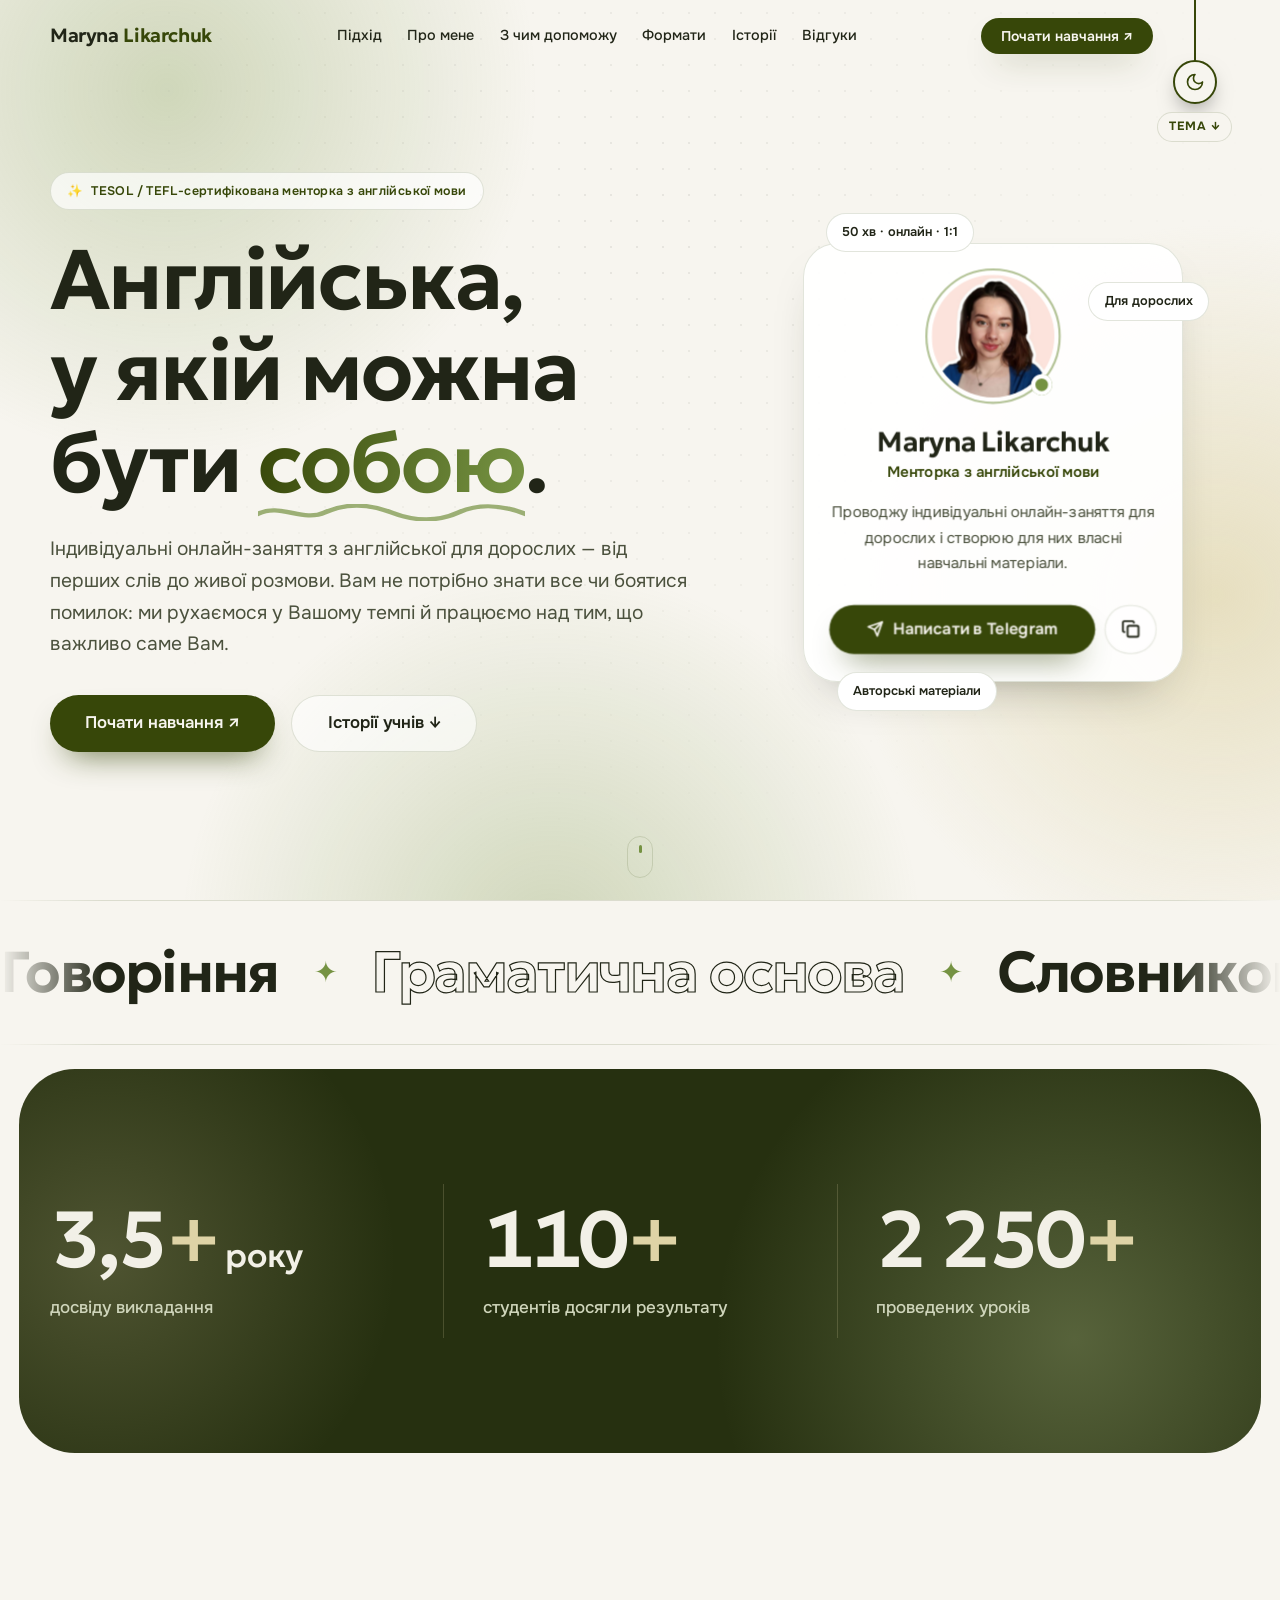
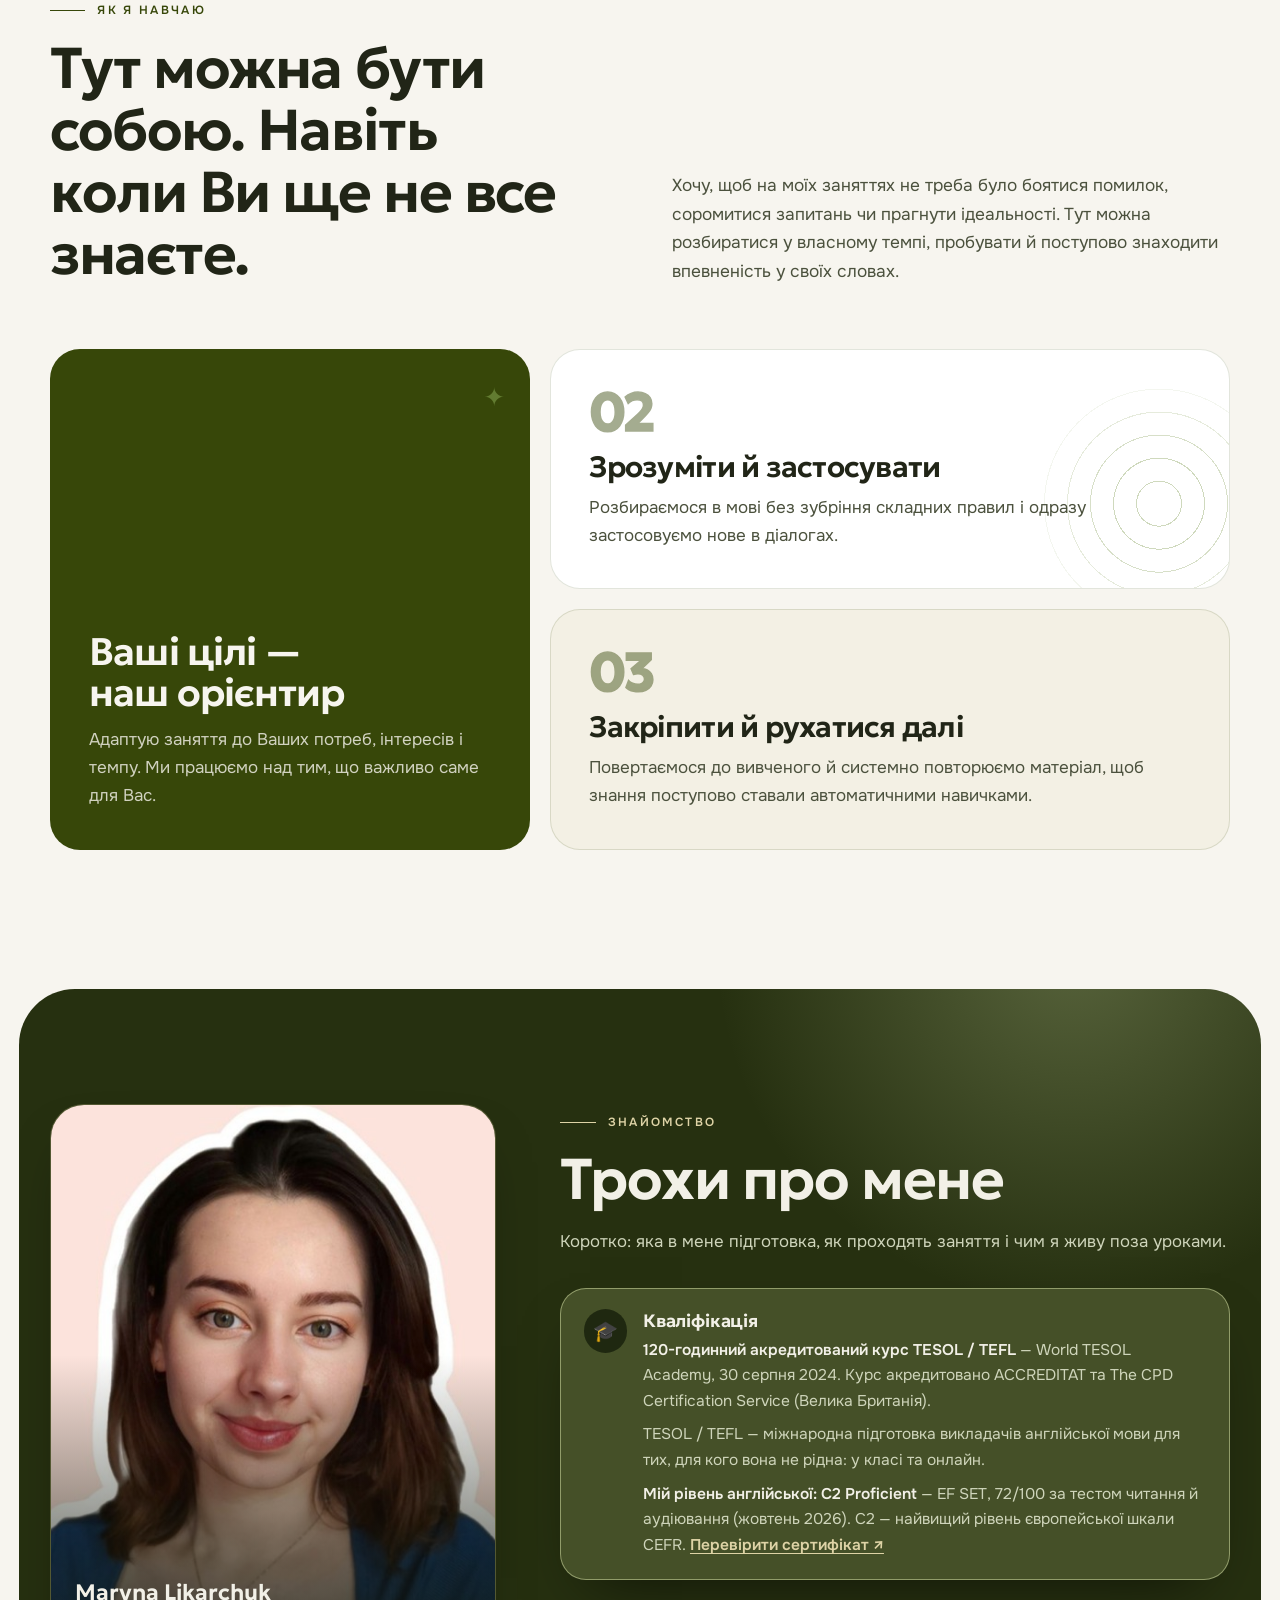
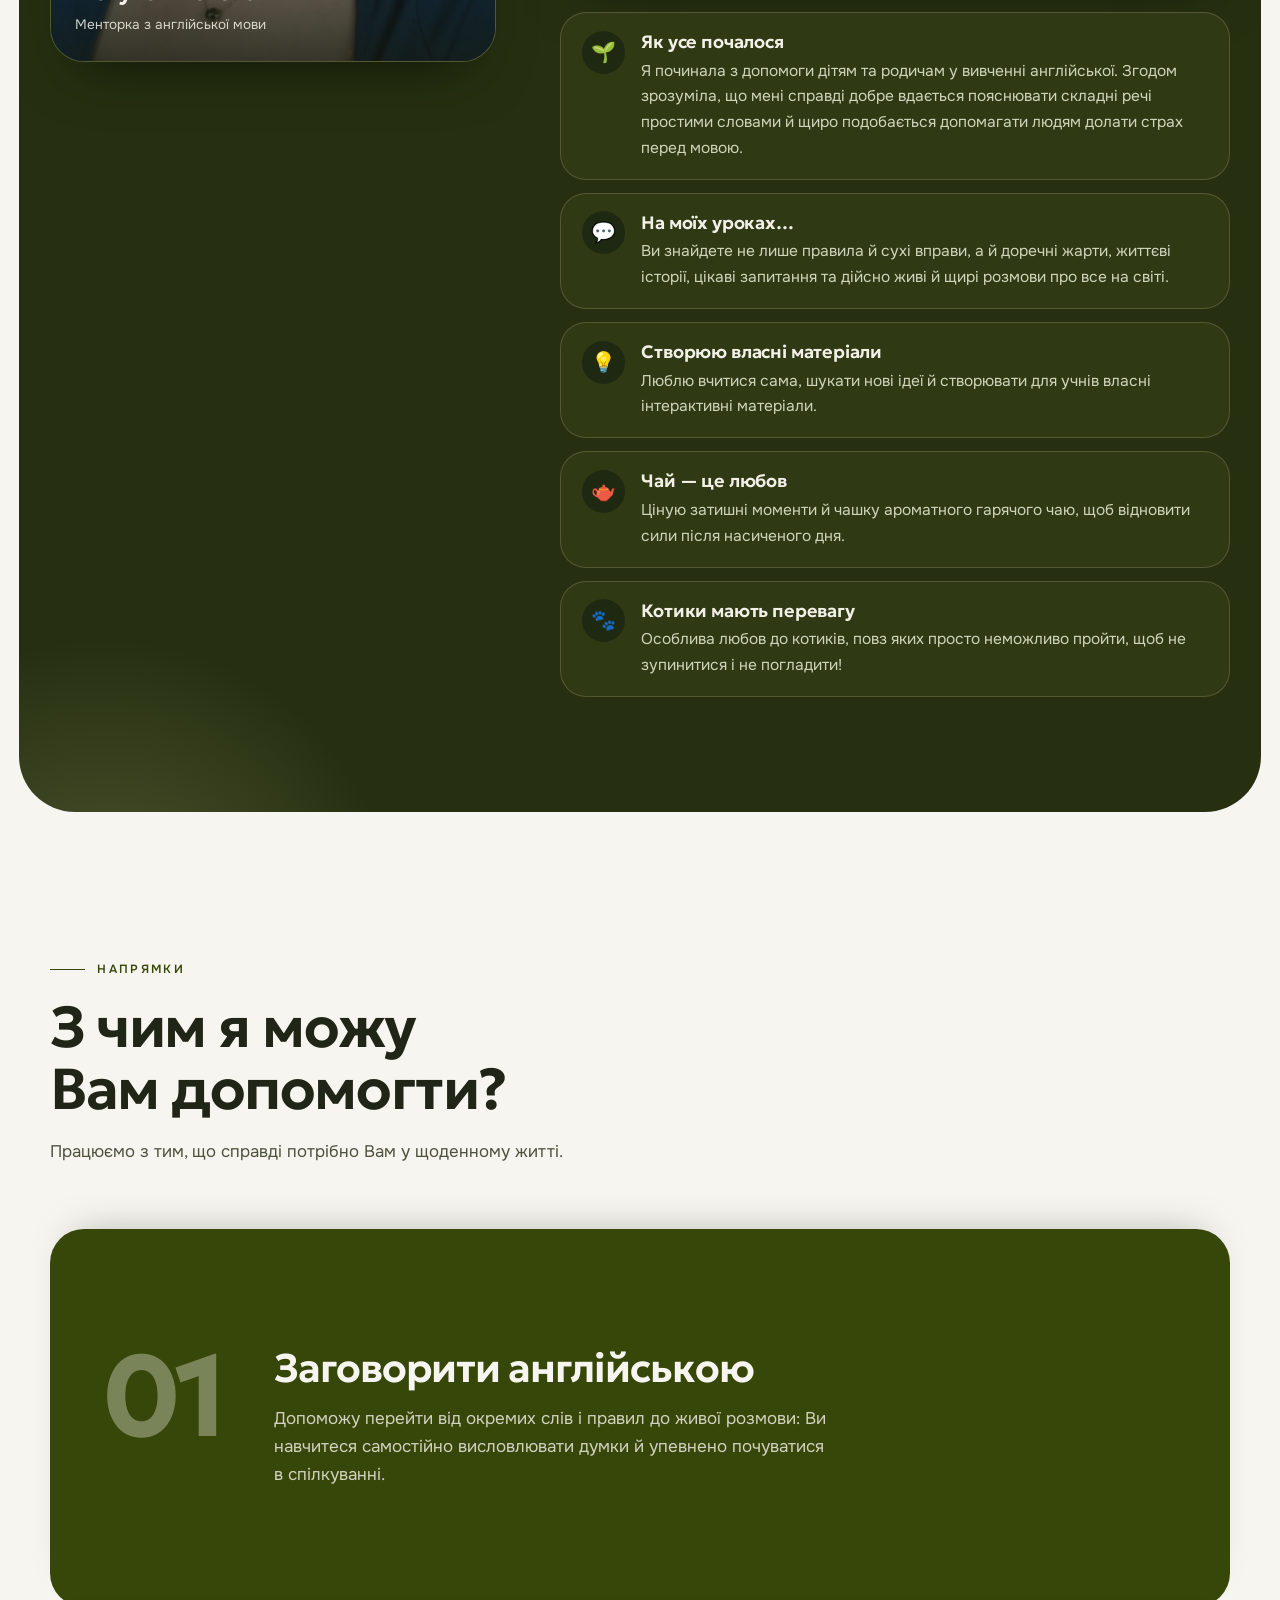
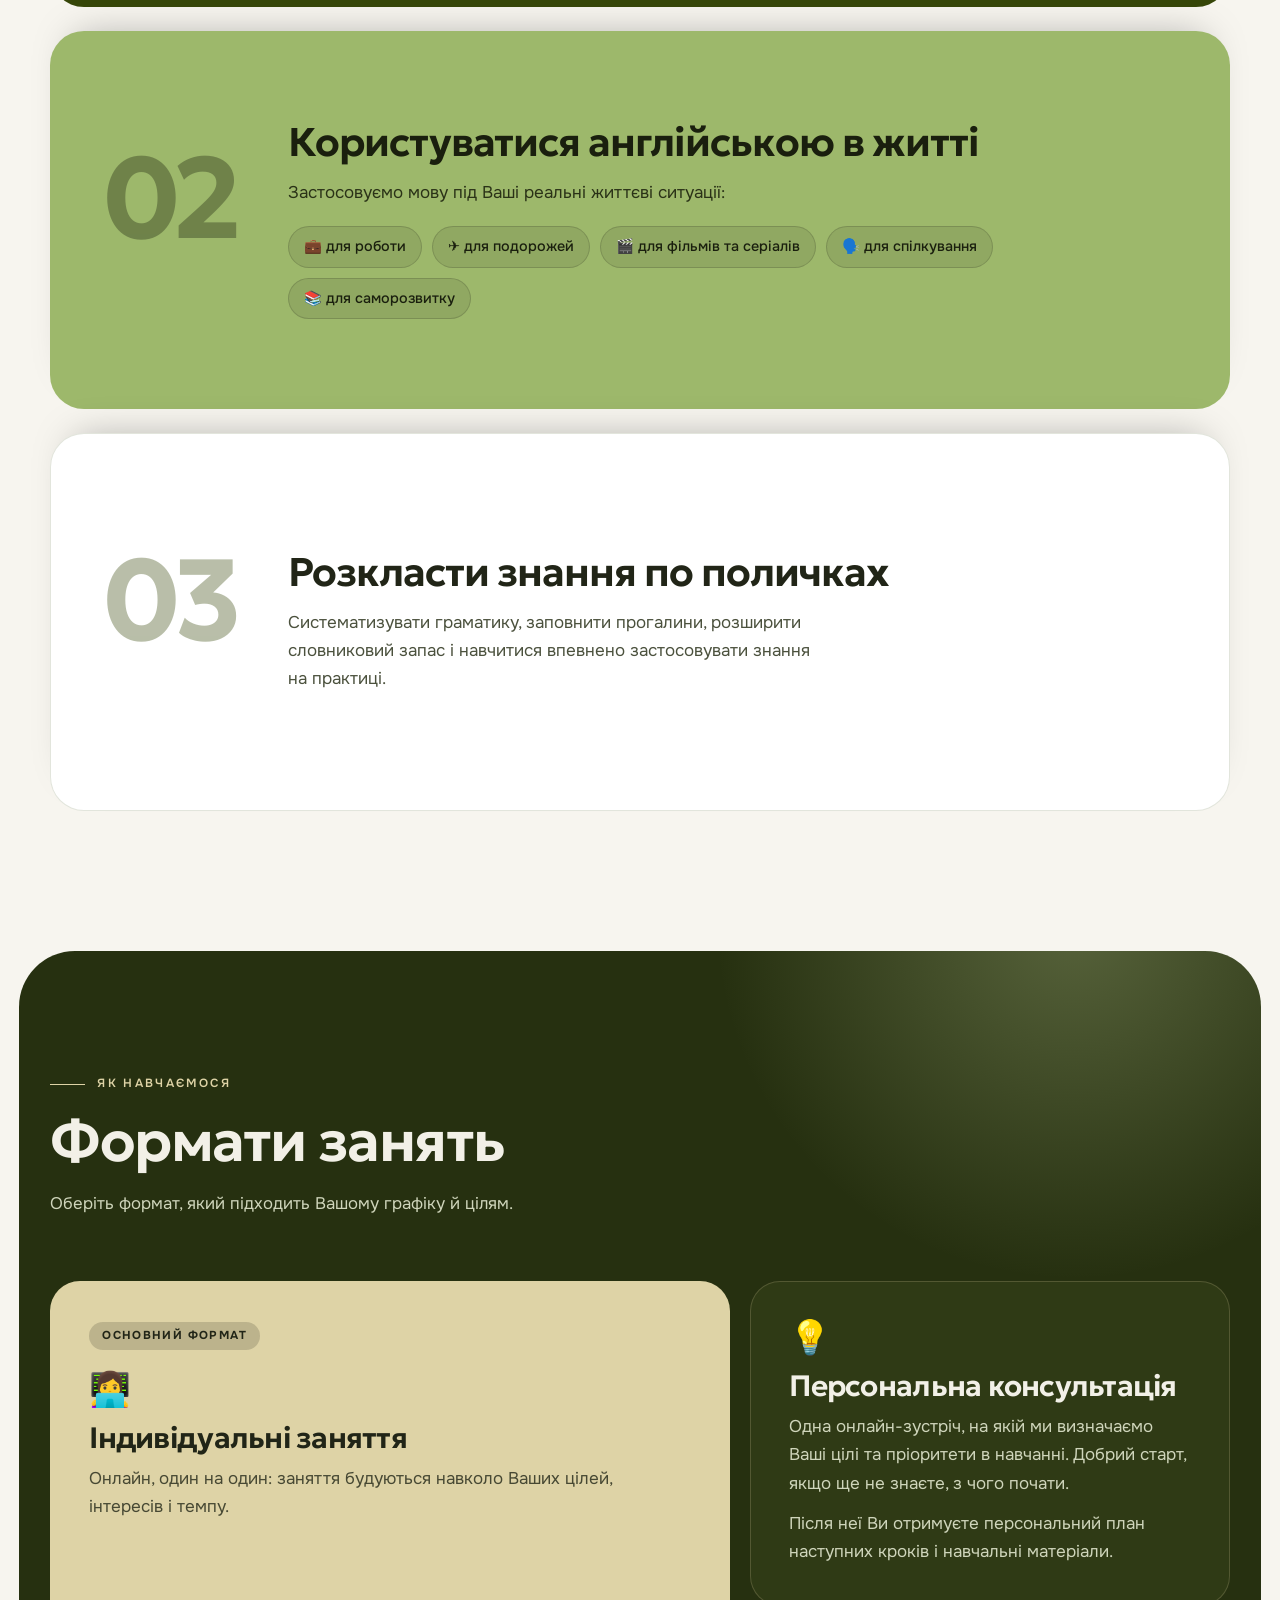
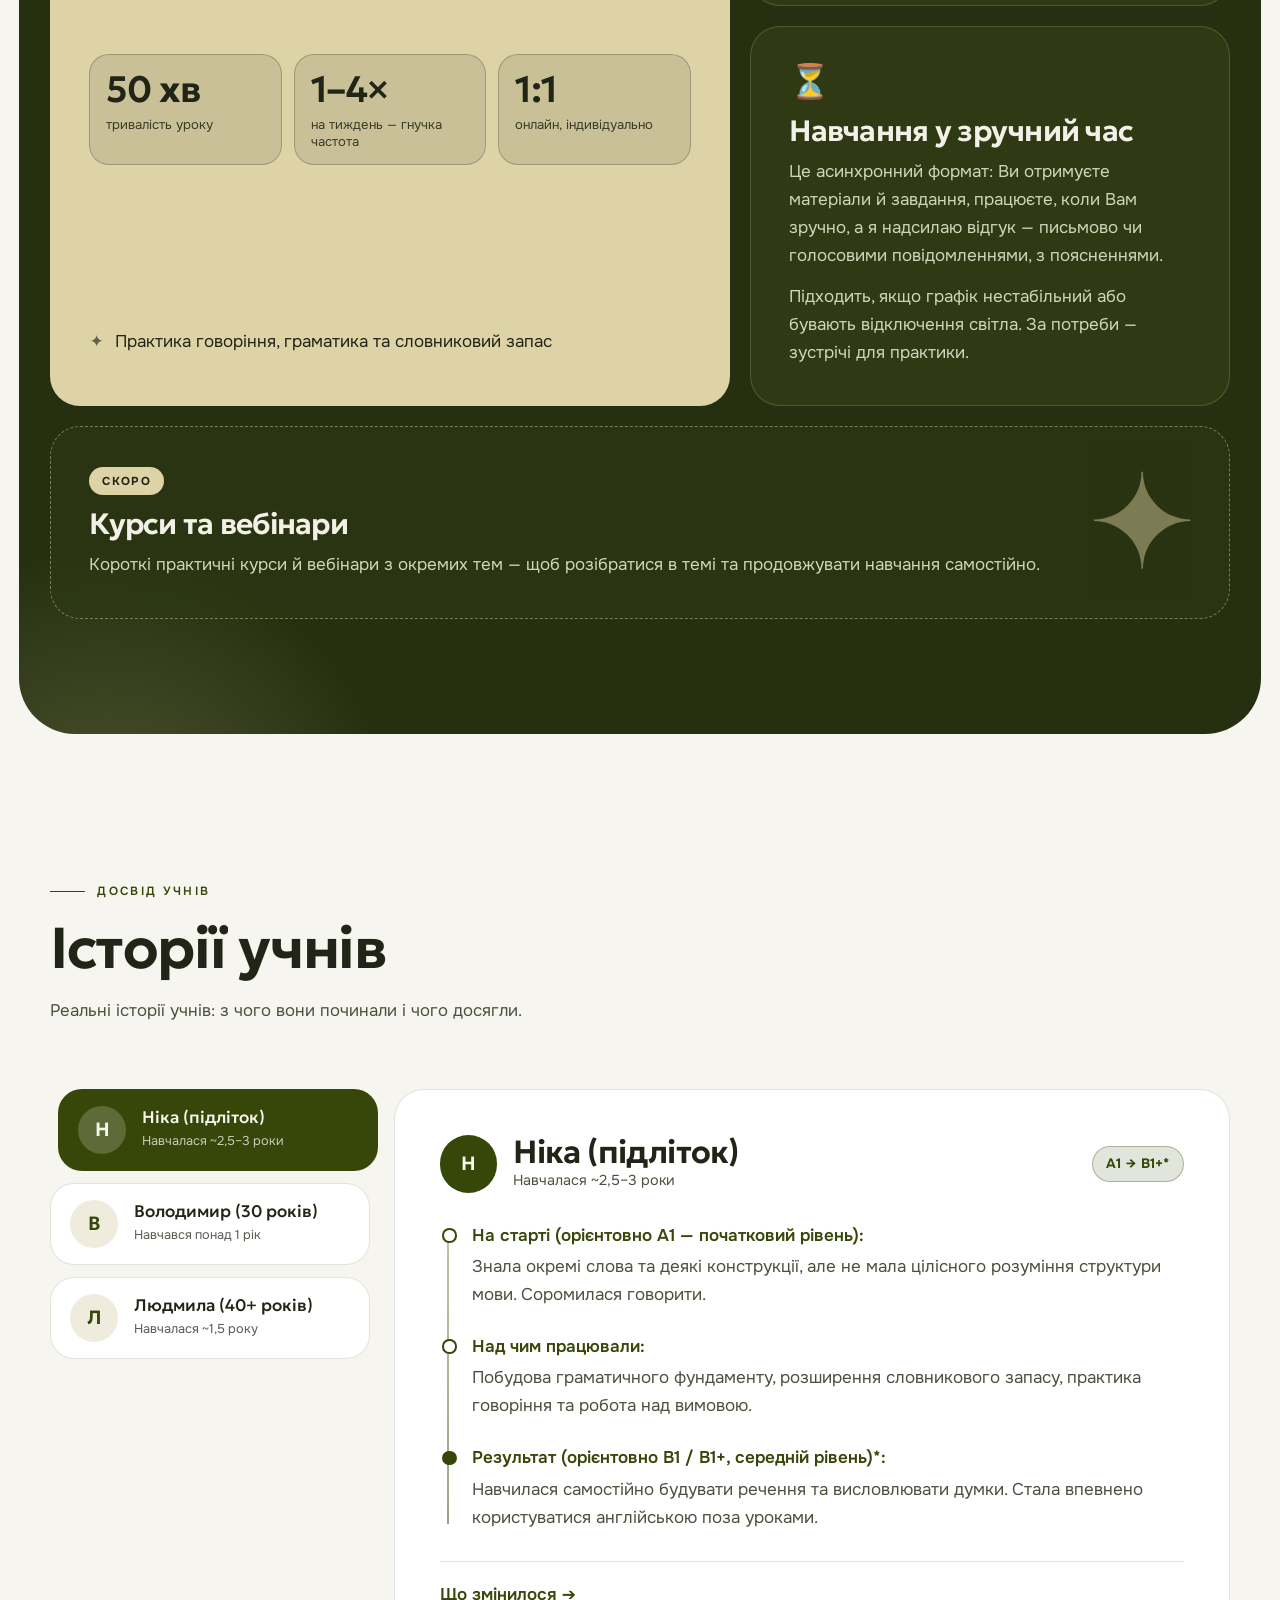
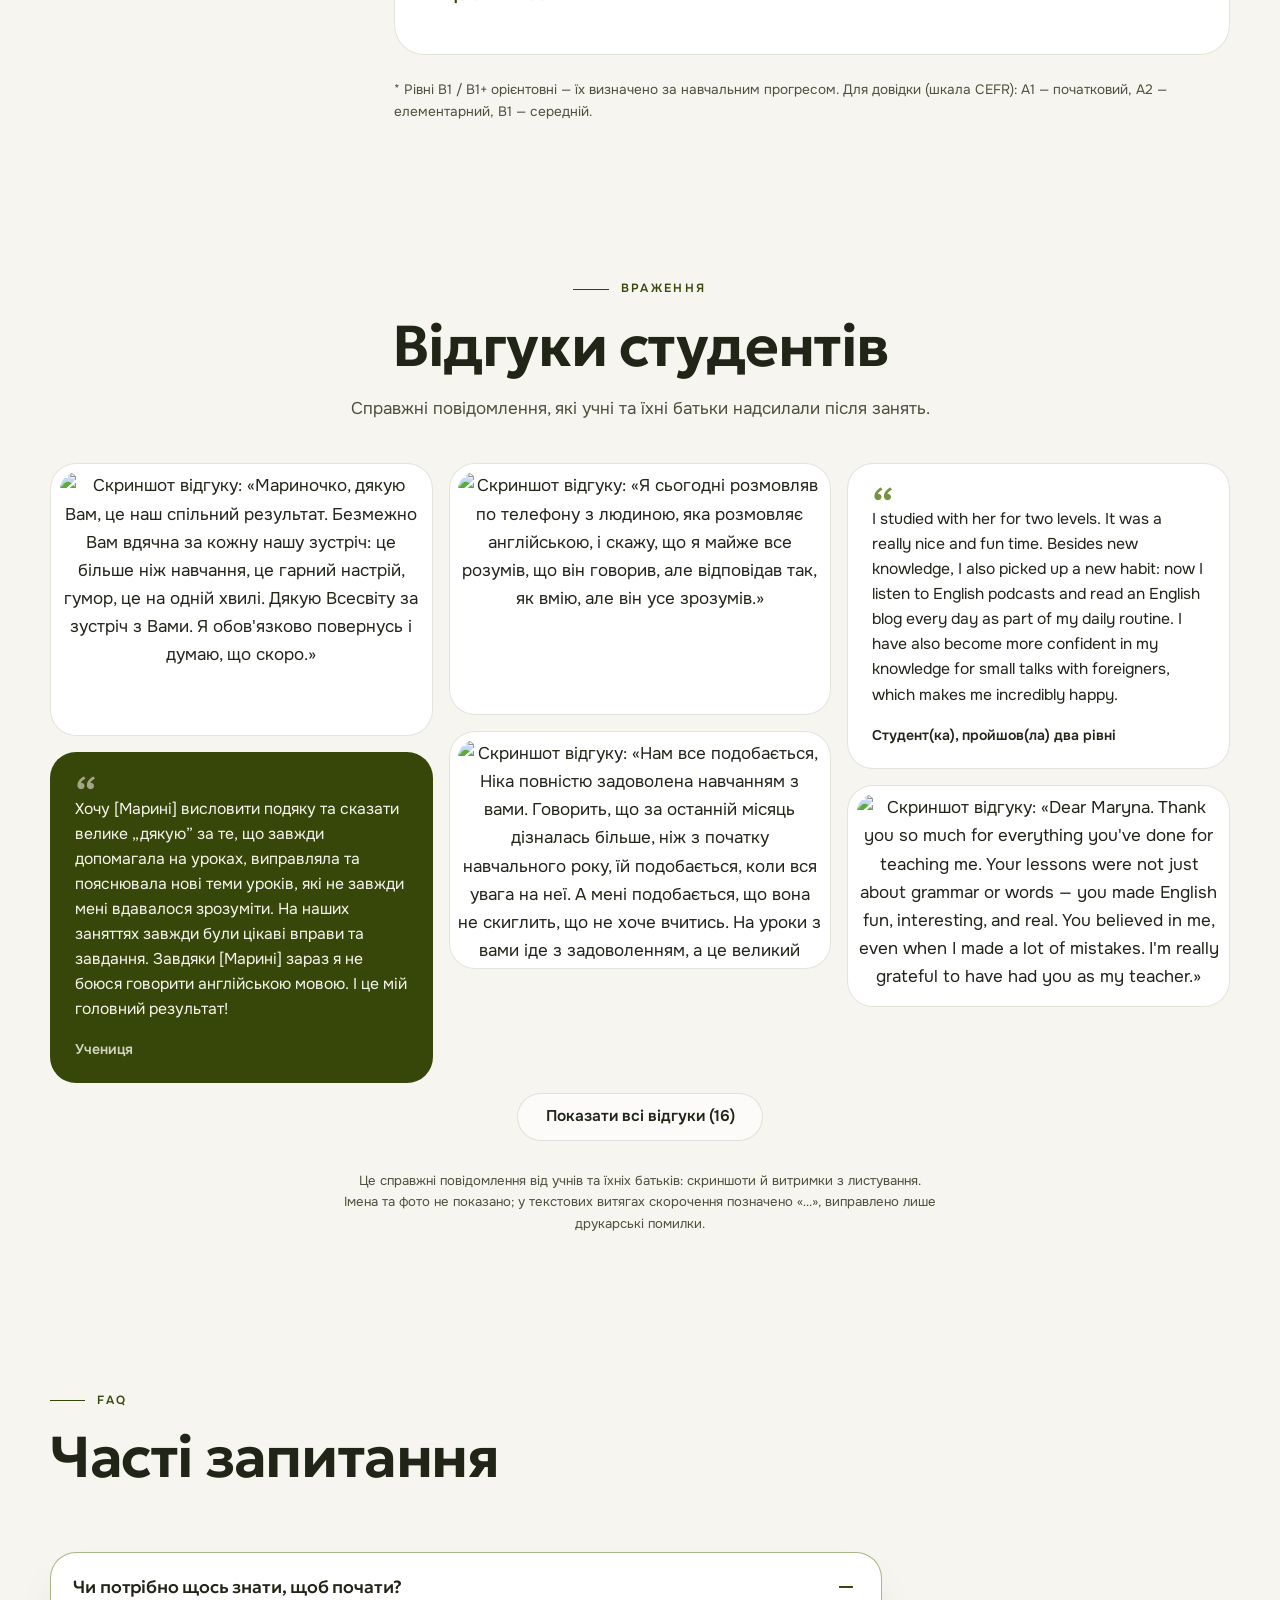
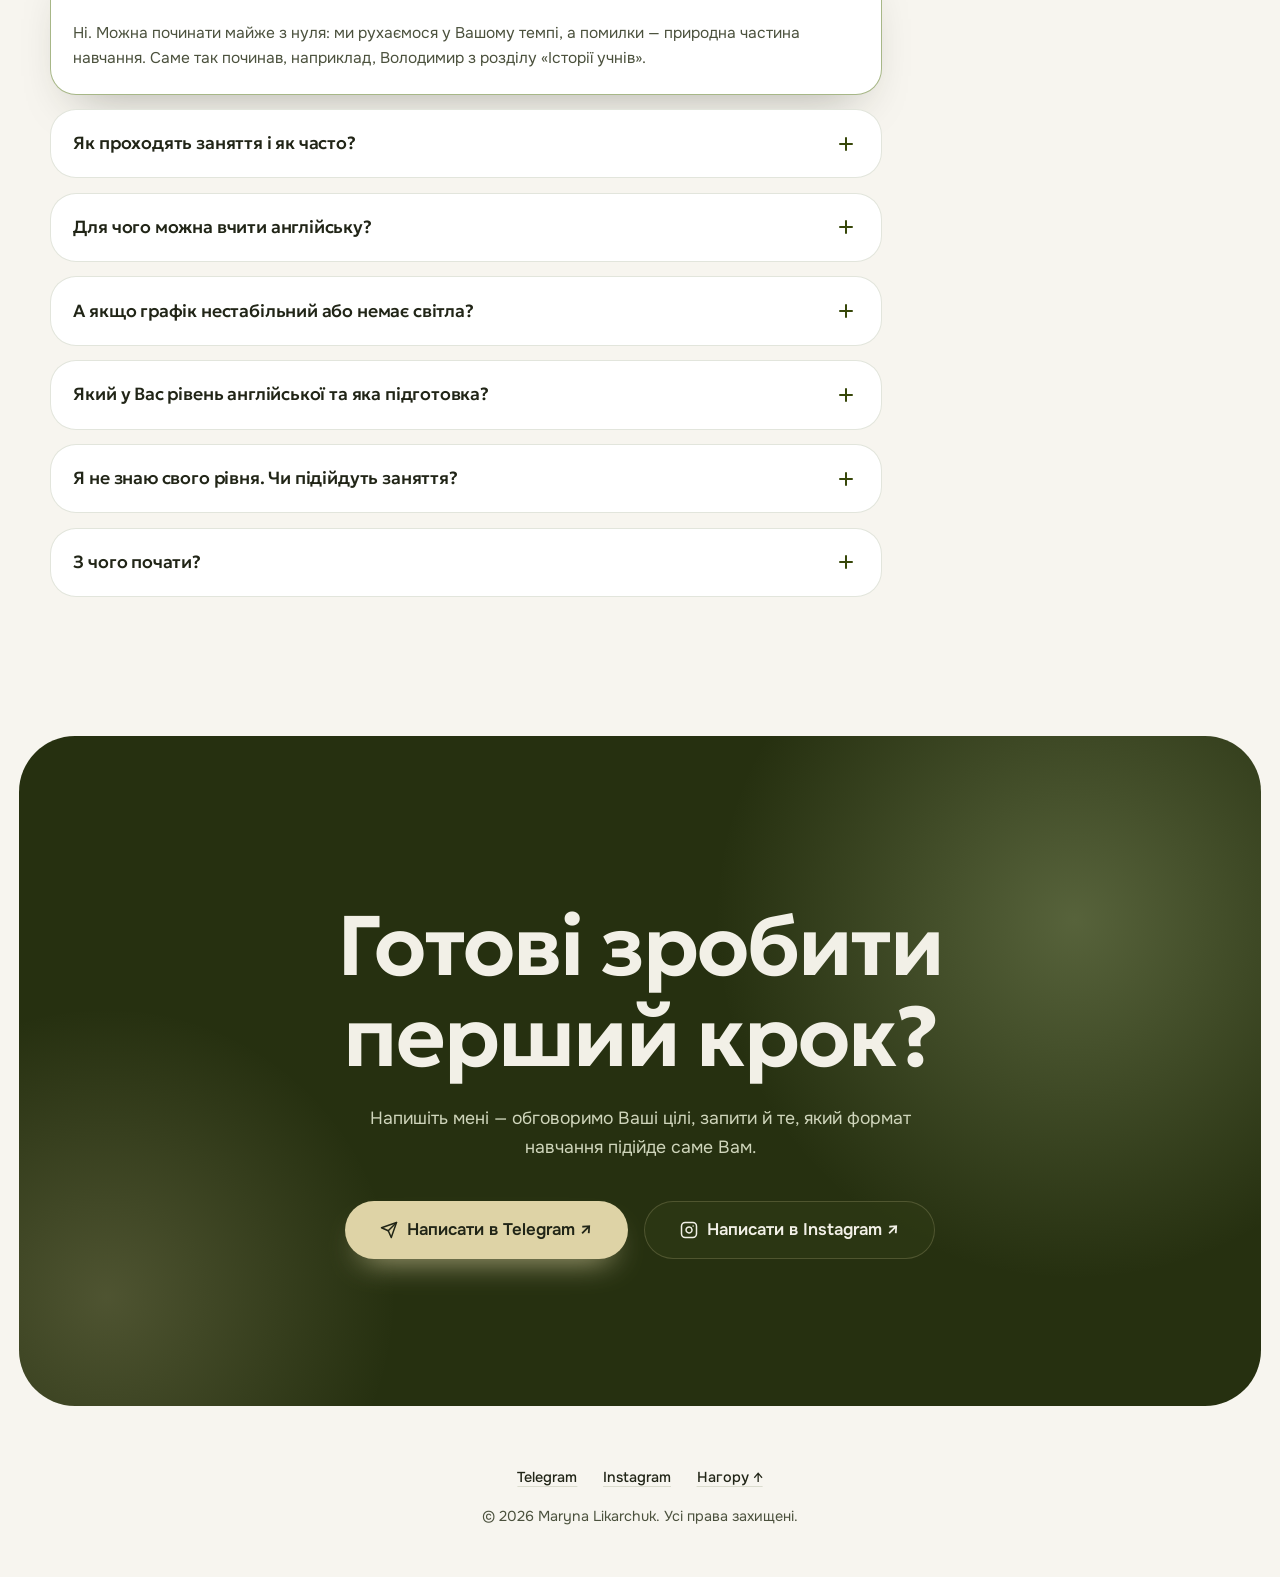
==== index.html @ 52115489 "Update print statement from 'Hello' to 'Goodbye'" ====
<!DOCTYPE html>
<html lang="uk" class="dark">
<head>
    <meta charset="UTF-8">
    <meta name="viewport" content="width=device-width, initial-scale=1.0, viewport-fit=cover">
    <title>Репетитор з англійської онлайн для дорослих — Maryna Likarchuk</title>
    <meta name="description" content="Репетитор з англійської онлайн для дорослих: індивідуальні заняття 1:1 по 50 хвилин, у Вашому темпі та під Ваші цілі. Maryna Likarchuk — TESOL/TEFL-сертифікована менторка.">
    <meta name="theme-color" content="#212517">
    <meta name="color-scheme" content="light dark">
    <meta name="robots" content="index,follow,max-image-preview:large">
    <link rel="canonical" href="https://likarchukmarin-sketch.github.io/english/">
    <link rel="icon" href="data:image/svg+xml,%3Csvg xmlns='http://www.w3.org/2000/svg' viewBox='0 0 64 64'%3E%3Crect width='64' height='64' rx='14' fill='%23374709'/%3E%3Ctext x='32' y='44' font-family='Georgia,serif' font-size='36' font-weight='700' text-anchor='middle' fill='%23F7F5EF'%3EM%3C/text%3E%3C/svg%3E">

    <!-- Прев'ю для соцмереж -->
    <meta property="og:type" content="website">
    <meta property="og:locale" content="uk_UA">
    <meta property="og:site_name" content="Maryna Likarchuk">
    <meta property="og:title" content="Репетитор з англійської онлайн для дорослих — Maryna Likarchuk">
    <meta property="og:description" content="Англійська, у якій можна бути собою. Індивідуальні заняття для дорослих — у Вашому темпі, під Ваші цілі.">
    <meta property="og:url" content="https://likarchukmarin-sketch.github.io/english/">
    <meta property="og:image" content="https://likarchukmarin-sketch.github.io/english/your-photo.jpg">
    <meta property="og:image:width" content="640">
    <meta property="og:image:height" content="640">
    <meta property="og:image:alt" content="Maryna Likarchuk">
    <meta property="og:image:type" content="image/jpeg">
    <meta name="twitter:card" content="summary">
    <meta name="twitter:title" content="Репетитор з англійської онлайн для дорослих — Maryna Likarchuk">
    <meta name="twitter:description" content="Англійська, у якій можна бути собою. Індивідуальні заняття для дорослих.">
    <meta name="twitter:image" content="https://likarchukmarin-sketch.github.io/english/your-photo.jpg">

    <!-- Тема та заставка визначаються до першого малювання (без спалаху) -->
    <script>
        (function () {
            var root = document.documentElement;
            root.classList.add('js');
            try {
                var saved = localStorage.getItem('theme');
                var light = saved ? saved === 'light' : !window.matchMedia('(prefers-color-scheme: dark)').matches;
                if (light) root.classList.remove('dark'); else root.classList.add('dark');
                var m = document.querySelector('meta[name="theme-color"]');
                if (m) m.setAttribute('content', light ? '#F7F5EF' : '#212517');
            } catch (e) {}
            try {
                if (sessionStorage.getItem('introSeen') || window.matchMedia('(prefers-reduced-motion: reduce)').matches) root.classList.add('skip-intro');
            } catch (e) {}
        })();
    </script>
    <noscript><style>#intro{display:none!important}</style></noscript>

    <link rel="preconnect" href="https://fonts.googleapis.com">
    <link rel="preconnect" href="https://fonts.gstatic.com" crossorigin>
    <link href="https://fonts.googleapis.com/css2?family=Geologica:wght@400;500;600;700&family=Onest:wght@400;500;600&display=swap" rel="stylesheet">

    <style>
        /* ============ ТОКЕНИ ТА ТЕМИ ============ */
        :root {
            --bg:#F7F5EF; --bg2:#EFEBDD; --surface:#FFFFFF; --surface2:#F3F0E4;
            --fg:#212517; --muted:#4b513d; --line:rgba(55,71,9,.14);
            --accent:#374709; --accent2:#759242; --onaccent:#F7F5EF;
            --glow1:rgba(117,146,66,.30); --glow2:rgba(222,211,166,.65);
            --shadow:0 24px 50px -26px rgba(33,37,23,.38);
            --font-head:'Geologica','Onest',system-ui,sans-serif;
            --font-body:'Onest',system-ui,-apple-system,'Segoe UI',sans-serif;
            --header-h:72px; color-scheme:light;
            --ease:cubic-bezier(.2,.8,.2,1);
        }
        .dark {
            color-scheme:dark;
            --bg:#212517; --bg2:#1b1f12; --surface:#2b3122; --surface2:#343b2a;
            --fg:#F2F0E7; --muted:#c3c6b4; --line:rgba(222,211,166,.16);
            --accent:#B6C58E; --accent2:#DED3A6; --onaccent:#212517;
            --glow1:rgba(117,146,66,.40); --glow2:rgba(222,211,166,.13);
            --shadow:0 28px 60px -30px rgba(0,0,0,.75);
        }
        /* Інверсні «плити»: у темній темі — пісочні, у світлій — глибокі зелені */
        .dark .inv {
            --bg:#DED3A6; --bg2:#d3c88f; --surface:#EDE7C8; --surface2:#F4F0DA;
            --fg:#212517; --muted:#454a2c; --line:rgba(33,37,23,.18);
            --accent:#374709; --accent2:#5b7a28; --onaccent:#F7F5EF;
            --shadow:0 28px 50px -30px rgba(33,37,23,.5);
        }
        html:not(.dark) .inv {
            --bg:#263010; --bg2:#1f2810; --surface:#2f3a15; --surface2:#39461c;
            --fg:#F2F0E7; --muted:#cfd5bb; --line:rgba(222,211,166,.2);
            --accent:#DED3A6; --accent2:#B6C58E; --onaccent:#212517;
            --shadow:0 28px 60px -30px rgba(0,0,0,.65);
        }

        /* ============ БАЗА ============ */
        *,*::before,*::after { box-sizing:border-box; }
        html { scroll-behavior:smooth; scroll-padding-top:5.5rem; -webkit-text-size-adjust:100%; }
        body { margin:0; background:var(--bg); color:var(--fg); font-family:var(--font-body); font-size:17px; line-height:1.65; overflow-x:hidden; -webkit-font-smoothing:antialiased; transition:background-color .5s,color .5s; }
        img { max-width:100%; display:block; }
        a { color:inherit; text-decoration:none; }
        button { font:inherit; color:inherit; cursor:pointer; background:none; border:0; padding:0; }
        h1,h2,h3 { font-family:var(--font-head); font-weight:600; letter-spacing:-.025em; line-height:1.08; margin:0; }
        p { margin:0; text-wrap:pretty; }
        h1,h2,h3 { text-wrap:balance; }
        .nb { white-space:nowrap; }
        ::selection { background:var(--accent); color:var(--onaccent); }
        .sr-only { position:absolute; width:1px; height:1px; padding:0; margin:-1px; overflow:hidden; clip:rect(0,0,0,0); white-space:nowrap; border:0; }
        .skip { position:fixed; left:1rem; top:-4rem; z-index:400; padding:.8rem 1.2rem; border-radius:999px; background:var(--accent); color:var(--onaccent); font-weight:600; transition:top .2s; }
        .skip:focus { top:1rem; }
        main:focus { outline:none; }
        .container { width:min(1180px,100% - 3rem); margin-inline:auto; }
        .sect { position:relative; padding:clamp(4.5rem,9vw,8rem) 0; }
        .muted { color:var(--muted); }
        :focus-visible { outline:2px solid var(--accent2); outline-offset:3px; border-radius:6px; }

        .kicker { display:inline-flex; align-items:center; gap:.75rem; font-size:.74rem; font-weight:600; letter-spacing:.2em; text-transform:uppercase; color:var(--accent); }
        .kicker::before { content:""; width:2.2rem; height:1px; background:currentColor; transform-origin:left; transition:transform .9s var(--ease) .25s; }
        .js .kicker::before { transform:scaleX(0); }
        .js .kicker.in::before { transform:scaleX(1); }
        .h2 { font-size:clamp(2rem,4.6vw,3.6rem); margin:1rem 0 1.1rem; }
        .sec-head { max-width:46rem; margin-bottom:clamp(2.2rem,5vw,4rem); }
        .sec-head p { color:var(--muted); font-size:1.05rem; }

        /* ============ ПОЯВА ПРИ СКРОЛІ ============ */
        .js .rv { opacity:0; transform:translateY(30px); transition:opacity .95s var(--ease),transform .95s var(--ease); transition-delay:calc(var(--d,0) * 90ms); }
        .js .rv.l { transform:translateX(-40px); }
        .js .rv.r { transform:translateX(40px); }
        .js .rv.s { transform:scale(.93) translateY(24px); }
        .js .rv.in { opacity:1; transform:none; }
        .js .split .w { display:inline-block; overflow:hidden; vertical-align:top; padding:.1em .03em .16em; margin:-.1em -.03em -.16em; }
        .js .split .wi { display:inline-block; transform:translateY(112%); opacity:0; filter:blur(6px); transition:transform 1s var(--ease),opacity 1s var(--ease),filter 1s var(--ease); transition-delay:calc(var(--i) * 55ms); }
        .js .split.in .wi { transform:none; opacity:1; filter:none; }

        .accent { color:var(--accent); font-style:normal; position:relative; white-space:nowrap; }
        .js .accent .wi { background:linear-gradient(100deg,var(--accent) 0%,var(--accent2) 45%,var(--accent) 90%); background-size:220% 100%; -webkit-background-clip:text; background-clip:text; color:transparent; animation:shine 7s linear infinite; }
        .accent::after { content:""; position:absolute; left:0; right:0; bottom:-.08em; height:.2em; background:var(--accent2); opacity:.7; -webkit-mask:url("data:image/svg+xml,%3Csvg xmlns='http://www.w3.org/2000/svg' viewBox='0 0 120 12' preserveAspectRatio='none'%3E%3Cpath d='M0 7c10-8 20 6 30-1s20-6 30 0 20 7 30 0 20-5 30 1' fill='none' stroke='%23000' stroke-width='3' stroke-linecap='round'/%3E%3C/svg%3E") center/100% 100% no-repeat; mask:url("data:image/svg+xml,%3Csvg xmlns='http://www.w3.org/2000/svg' viewBox='0 0 120 12' preserveAspectRatio='none'%3E%3Cpath d='M0 7c10-8 20 6 30-1s20-6 30 0 20 7 30 0 20-5 30 1' fill='none' stroke='%23000' stroke-width='3' stroke-linecap='round'/%3E%3C/svg%3E") center/100% 100% no-repeat; transform-origin:left; }
        .js .accent::after { transform:scaleX(0); transition:transform 1s var(--ease) .9s; }
        .js .split.in .accent::after { transform:scaleX(1); }
        @keyframes shine { to { background-position:-220% 0; } }
        @supports not ((-webkit-background-clip:text) or (background-clip:text)) { .js .accent .wi { color:var(--accent); background:none; animation:none; } }
        @keyframes float { 0%,100% { transform:translateY(0); } 50% { transform:translateY(-7px); } }

        /* ============ КНОПКИ ============ */
        .btn { position:relative; display:inline-flex; align-items:center; justify-content:center; gap:.6rem; padding:.95rem 1.7rem; border-radius:999px; font-weight:600; font-size:.97rem; line-height:1; overflow:hidden; isolation:isolate; white-space:nowrap; transition:box-shadow .3s,background-color .3s,color .3s,border-color .3s,translate .25s var(--ease); }
        .btn-primary { background:var(--accent); color:var(--onaccent); box-shadow:0 16px 32px -16px color-mix(in srgb,var(--accent) 85%,transparent); }
        .btn-primary:hover { box-shadow:0 20px 40px -14px color-mix(in srgb,var(--accent) 90%,transparent); }
        .btn-ghost { border:1px solid var(--line); background:color-mix(in srgb,var(--surface) 62%,transparent); color:var(--fg); }
        .btn-ghost:hover { border-color:var(--accent2); }
        .btn-sm { padding:.7rem 1.25rem; font-size:.88rem; }
        .btn-lg { padding:1.2rem 2.2rem; font-size:1.05rem; }
        .btn .rip { position:absolute; border-radius:50%; background:currentColor; opacity:.25; transform:scale(0); animation:rip .75s ease-out forwards; pointer-events:none; z-index:-1; }
        @keyframes rip { to { transform:scale(1); opacity:0; } }

        /* ============ ФОН: СВІТІННЯ ТА СІТКА ============ */
        .bg { position:fixed; inset:0; z-index:-1; overflow:hidden; pointer-events:none; }
        .blob { position:absolute; width:62vmax; height:62vmax; border-radius:50%; background:radial-gradient(circle at center,var(--g) 0,transparent 66%); will-change:transform; }
        .b1 { --g:var(--glow1); top:-24vmax; left:-18vmax; animation:drift1 28s ease-in-out infinite alternate; }
        .b2 { --g:var(--glow2); right:-26vmax; top:22vh; animation:drift2 34s ease-in-out infinite alternate; }
        .b3 { --g:var(--glow1); bottom:-34vmax; left:12vw; animation:drift1 40s ease-in-out infinite alternate-reverse; }
        @keyframes drift1 { to { transform:translate(8vmax,6vmax) scale(1.12); } }
        @keyframes drift2 { to { transform:translate(-7vmax,-5vmax) scale(.92); } }
        .dots { position:absolute; inset:0; background-image:radial-gradient(color-mix(in srgb,var(--fg) 14%,transparent) 1px,transparent 1.3px); background-size:26px 26px; -webkit-mask-image:radial-gradient(ellipse at 50% 25%,#000 0,transparent 72%); mask-image:radial-gradient(ellipse at 50% 25%,#000 0,transparent 72%); opacity:.55; }
        #liquid { position:fixed; inset:0; width:100%; height:100%; z-index:5; pointer-events:none; }
        @media (hover:none) { #liquid { display:none; } }
        .wave { position:fixed; width:18px; height:18px; margin:-9px 0 0 -9px; border-radius:50%; border:1.5px solid var(--accent2); pointer-events:none; z-index:9998; animation:wave 1s var(--ease) forwards; }
        .wave.w2 { animation-delay:.12s; opacity:.6; }
        .wave.sm { position:absolute; z-index:0; width:14px; height:14px; margin:-7px 0 0 -7px; animation-duration:1.5s; border-width:1px; }
        @keyframes wave { 0% { transform:scale(.3); opacity:.9; } 100% { transform:scale(8); opacity:0; } }
        #progress { position:fixed; top:0; left:0; right:0; height:2px; z-index:70; transform-origin:left; transform:scaleX(0); background:linear-gradient(90deg,var(--accent2),var(--accent)); }

        /* ============ ЗАСТАВКА З КИЦЕЮ ============ */
        #intro { position:fixed; inset:0; z-index:300; display:flex; flex-direction:column; align-items:center; justify-content:center; gap:1.4rem; background:var(--bg); transition:opacity .8s cubic-bezier(.4,0,.2,1),transform .8s cubic-bezier(.4,0,.2,1),filter .8s,visibility 0s .8s; animation:introFailsafe .01s linear 6s forwards; }
        .skip-intro #intro { display:none; }
        #intro { cursor:pointer; }
        #intro.hide { opacity:0; transform:scale(1.04); filter:blur(10px); visibility:hidden; pointer-events:none; }
        @keyframes introFailsafe { to { opacity:0; visibility:hidden; pointer-events:none; } }
        .intro-card { background:#fff; border-radius:30px; padding:16px; box-shadow:0 30px 70px -30px rgba(0,0,0,.5); animation:float 4s ease-in-out infinite; }
        .intro-card img { width:clamp(190px,58vw,280px); height:auto; mix-blend-mode:multiply; }
        .intro-text { font-family:var(--font-head); font-size:.72rem; letter-spacing:.28em; text-transform:uppercase; color:var(--accent); }
        .intro-bar { width:min(220px,50vw); height:3px; border-radius:3px; background:var(--line); overflow:hidden; }
        .intro-bar i { display:block; height:100%; background:var(--accent); transform-origin:left; transform:scaleX(0); animation:bar 1.4s cubic-bezier(.4,0,.2,1) forwards; }
        @keyframes bar { to { transform:scaleX(1); } }

        /* ============ ШНУРОК-ПЕРЕМИКАЧ ТЕМИ ============ */
        #pullCord { position:fixed; top:0; right:1.5rem; z-index:100; display:flex; flex-direction:column; align-items:center; cursor:grab; user-select:none; -webkit-user-select:none; touch-action:none; outline:none; -webkit-tap-highlight-color:transparent; }
        @media (min-width:640px) { #pullCord { right:3rem; } }
        #cordLine { width:2px; height:64px; background:var(--accent); transition:background-color .5s; }
        #cordHandle { width:44px; height:44px; margin-top:-4px; border-radius:50%; border:2px solid var(--accent); background:var(--bg); color:var(--accent); box-shadow:0 10px 22px -8px rgba(0,0,0,.5); display:grid; place-items:center; transition:transform .3s,background-color .5s; }
        #pullCord:hover #cordHandle { transform:scale(1.08); }
        #pullCord:active #cordHandle { transform:scale(.95); }
        #pullCord:focus-visible #cordHandle { outline:2px solid var(--accent2); outline-offset:3px; }
        .cord-label { margin-top:.5rem; padding:.25rem .65rem; border-radius:999px; font-size:12px; font-weight:700; letter-spacing:.08em; text-transform:uppercase; background:color-mix(in srgb,var(--bg) 88%,transparent); border:1px solid var(--line); color:var(--accent); white-space:nowrap; }
        @media (max-width:899px) { .cord-label { display:none; } }
        .ic-sun { display:none; } .dark .ic-sun { display:block; } .dark .ic-moon { display:none; }
        @keyframes cordNudge { 0%,100% { height:64px; } 35% { height:88px; } 65% { height:72px; } }
        .cord-nudge #cordLine { animation:cordNudge 1.3s ease-in-out .4s 3; }
        ::view-transition-old(root),::view-transition-new(root) { animation:none; mix-blend-mode:normal; }
        ::view-transition-old(root) { z-index:1; } ::view-transition-new(root) { z-index:2; }

        /* ============ ШАПКА ТА МЕНЮ ============ */
        .hdr { position:fixed; top:0; left:0; right:0; z-index:50; transition:background-color .4s,border-color .4s,backdrop-filter .4s; border-bottom:1px solid transparent; }
        .hdr.scrolled { background:color-mix(in srgb,var(--bg) 80%,transparent); -webkit-backdrop-filter:blur(16px) saturate(1.2); backdrop-filter:blur(16px) saturate(1.2); border-color:var(--line); }
        .hdr-in { height:var(--header-h); display:flex; align-items:center; justify-content:space-between; gap:1rem; padding-right:clamp(3.75rem,6vw,5rem); }
        .logo { font-family:var(--font-head); font-weight:600; font-size:1.2rem; letter-spacing:-.02em; white-space:nowrap; }
        .logo span { color:var(--accent); }
        .nav { display:flex; gap:clamp(1rem,2vw,2rem); font-size:.9rem; font-weight:500; }
        .nav a { position:relative; padding:.3rem 0; }
        .nav a::after { content:""; position:absolute; left:0; right:0; bottom:0; height:1px; background:var(--accent2); transform:scaleX(0); transform-origin:right; transition:transform .4s var(--ease); }
        .nav a:hover::after { transform:scaleX(1); transform-origin:left; }
        .hdr-right { display:flex; align-items:center; gap:.75rem; }
        .burger { display:none; width:44px; height:44px; border-radius:50%; border:1px solid var(--line); background:color-mix(in srgb,var(--surface) 70%,transparent); position:relative; }
        .burger span { position:absolute; left:12px; right:12px; height:2px; border-radius:2px; background:var(--fg); transition:transform .35s var(--ease),top .35s var(--ease); }
        .burger span:nth-child(1) { top:17px; } .burger span:nth-child(2) { top:25px; }
        .burger[aria-expanded="true"] span:nth-child(1) { top:21px; transform:rotate(45deg); }
        .burger[aria-expanded="true"] span:nth-child(2) { top:21px; transform:rotate(-45deg); }
        @media (max-width:1099px) { .hdr-cta { display:none; } }
        @media (max-width:899px) { .burger { display:block; } .nav { display:none; } }
        .mmenu { position:fixed; inset:0; z-index:45; display:flex; flex-direction:column; justify-content:center; padding:6rem 4.75rem 3rem 1.75rem; background:color-mix(in srgb,var(--bg) 95%,transparent); -webkit-backdrop-filter:blur(20px); backdrop-filter:blur(20px); opacity:0; visibility:hidden; transition:opacity .4s,visibility 0s .4s; }
        .mmenu.open { opacity:1; visibility:visible; transition-delay:0s; }
        .mmenu a.ml { font-family:var(--font-head); font-weight:600; font-size:clamp(1.8rem,8vw,2.6rem); letter-spacing:-.02em; padding:.4rem 0; border-bottom:1px solid var(--line); opacity:0; transform:translateY(18px); transition:opacity .5s var(--ease),transform .5s var(--ease); transition-delay:calc(var(--i) * 60ms + 100ms); }
        .mmenu.open a.ml { opacity:1; transform:none; }
        .mmenu .btn { margin-top:2rem; align-self:flex-start; }
        @media (min-width:900px) { .mmenu { display:none; } }

        /* ============ КАРТКИ, СПОТЛАЙТ ============ */
        .card { position:relative; border-radius:30px; padding:clamp(1.5rem,3vw,2.4rem); background:var(--surface); border:1px solid var(--line); transition:translate .45s var(--ease),box-shadow .45s; }
        .card:hover { translate:0 -4px; box-shadow:var(--shadow); }
        .card h3 { font-size:clamp(1.3rem,2.3vw,1.85rem); margin:1rem 0 .7rem; }
        .card p { color:var(--muted); }
        .card p + p { margin-top:.8rem; }
        .fill { background:var(--accent); color:var(--onaccent); border-color:transparent; --muted:color-mix(in srgb,var(--onaccent) 80%,transparent); --sp1:var(--onaccent); --sp2:var(--onaccent); --line:color-mix(in srgb,var(--onaccent) 25%,transparent); }
        .spot { position:relative; isolation:isolate; overflow:hidden; --sp1:var(--accent); --sp2:var(--accent2); }
        .spot::before { content:""; position:absolute; inset:0; z-index:-1; border-radius:inherit; pointer-events:none; opacity:0; transition:opacity .4s; background:radial-gradient(420px circle at var(--mx,50%) var(--my,50%),color-mix(in srgb,var(--sp1) 16%,transparent),transparent 70%); }
        .spot::after { content:""; position:absolute; inset:0; border-radius:inherit; padding:1px; pointer-events:none; opacity:0; transition:opacity .4s; background:radial-gradient(260px circle at var(--mx,50%) var(--my,50%),color-mix(in srgb,var(--sp2) 75%,transparent),transparent 70%); -webkit-mask:linear-gradient(#000 0 0) content-box,linear-gradient(#000 0 0); -webkit-mask-composite:xor; mask:linear-gradient(#000 0 0) content-box exclude,linear-gradient(#000 0 0); mask-composite:exclude; }
        .spot:hover::before,.spot:hover::after { opacity:1; }
        .bento { display:grid; grid-template-columns:repeat(12,minmax(0,1fr)); gap:1.25rem; }
        .cell { display:flex; }
        .cell > .card { flex:1; }
        .tilt3d { perspective:1100px; }
        .pwrap { transition:transform .6s var(--ease); transform-style:preserve-3d; will-change:transform; }
        .ghost-num { font-family:var(--font-head); font-weight:700; line-height:.85; font-size:clamp(4.5rem,10vw,8rem); color:transparent; -webkit-text-stroke:1.5px currentColor; opacity:.45; letter-spacing:-.04em; }
        .deco { position:absolute; pointer-events:none; z-index:-1; }
        .rings { right:-60px; bottom:-60px; width:260px; height:260px; border-radius:50%; background:repeating-radial-gradient(circle,transparent 0 22px,color-mix(in srgb,var(--accent2) 35%,transparent) 22px 23px); -webkit-mask-image:radial-gradient(circle,#000 30%,transparent 72%); mask-image:radial-gradient(circle,#000 30%,transparent 72%); }
        .sparkles { right:1.5rem; top:1.5rem; font-size:1.6rem; color:var(--accent2); opacity:.7; }

        /* ============ ПЛИТИ (ІНВЕРСНІ СЕКЦІЇ) ============ */
        .slab { margin:clamp(.5rem,2vw,1.5rem) clamp(.5rem,1.5vw,1.25rem); border-radius:clamp(28px,4.5vw,56px); background:var(--bg); color:var(--fg); overflow:hidden; overflow:clip; isolation:isolate; transition:background-color .5s,color .5s; }
        .slab::before { content:""; position:absolute; z-index:-1; width:62%; aspect-ratio:1; right:-16%; top:-30%; border-radius:50%; pointer-events:none; background:radial-gradient(circle,color-mix(in srgb,var(--accent2) 34%,transparent),transparent 66%); }
        .slab::after { content:""; position:absolute; z-index:-1; width:50%; aspect-ratio:1; left:-18%; bottom:-30%; border-radius:50%; pointer-events:none; background:radial-gradient(circle,color-mix(in srgb,var(--accent) 22%,transparent),transparent 66%); }

        /* ============ ГЕРОЙ ============ */
        .hero { min-height:100svh; display:flex; align-items:center; padding:calc(var(--header-h) + 1.5rem) 0 4.5rem; position:relative; }
        .hero-grid { display:grid; grid-template-columns:1.15fr .85fr; gap:clamp(2rem,5vw,5rem); align-items:center; }
        .badge { display:inline-flex; align-items:center; gap:.5rem; padding:.5rem 1rem; border-radius:999px; border:1px solid var(--line); background:color-mix(in srgb,var(--surface) 70%,transparent); font-size:.78rem; font-weight:600; letter-spacing:.03em; color:var(--accent); }
        .badge { max-width:100%; text-wrap:balance; }
        @media (max-width:560px) { .badge { border-radius:18px; line-height:1.45; } }
        .hero-title { font-size:clamp(2.7rem,6.6vw,5.6rem); margin:1.5rem 0 1.6rem; }
        .lead { font-size:clamp(1.02rem,1.5vw,1.2rem); color:var(--muted); max-width:34em; }
        .cta-row { display:flex; flex-wrap:wrap; gap:1rem; margin-top:2.2rem; }
        .stage { position:relative; width:min(380px,100%); margin-inline:auto; perspective:1100px; }
        .pcard { border-radius:34px; padding:2.2rem 2rem; display:flex; flex-direction:column; align-items:center; text-align:center; background:color-mix(in srgb,var(--surface) 93%,transparent); border:1px solid var(--line); box-shadow:var(--shadow); transform-style:preserve-3d; }
        .pcard.spot { overflow:visible; isolation:auto; }
        .avatar { position:relative; width:128px; height:128px; border-radius:50%; padding:4px; margin-bottom:1.3rem; border:2px solid color-mix(in srgb,var(--accent2) 55%,transparent); transform:translateZ(60px); }
        .avatar img { width:100%; height:100%; object-fit:cover; border-radius:50%; }
        .dot { position:absolute; right:6px; bottom:6px; width:20px; height:20px; border-radius:50%; background:var(--accent2); border:4px solid var(--surface); }
        .dot::after { content:""; position:absolute; inset:-4px; border-radius:50%; background:var(--accent2); animation:ping 2s ease-out infinite; z-index:-1; }
        @keyframes ping { 0% { transform:scale(.8); opacity:.7; } 80%,100% { transform:scale(2.2); opacity:0; } }
        .pname { font-family:var(--font-head); font-weight:600; letter-spacing:-.025em; line-height:1.1; font-size:1.65rem; transform:translateZ(50px); }
        .prole { font-size:.9rem; font-weight:600; color:var(--accent); margin:.2rem 0 1rem; transform:translateZ(40px); }
        .pdesc { font-size:.93rem; color:var(--muted); margin-bottom:1.6rem; transform:translateZ(30px); }
        .pactions { position:relative; display:flex; gap:.6rem; width:100%; transform:translateZ(45px); }
        .pactions .btn-primary { flex:1; padding-inline:1rem; }
        .btn-icon { flex:none; width:3.1rem; padding:0; }
        .copy-tip { position:absolute; right:0; bottom:calc(100% + 10px); padding:.35rem .75rem; border-radius:999px; background:var(--fg); color:var(--bg); font-size:.78rem; font-weight:600; white-space:nowrap; opacity:0; translate:0 6px; transition:opacity .25s,translate .25s var(--ease); pointer-events:none; }
        .copy-tip.on { opacity:1; translate:0 0; }
        .chip { position:absolute; padding:.5rem .95rem; border-radius:999px; background:var(--surface); border:1px solid var(--line); font-size:.8rem; font-weight:600; box-shadow:var(--shadow); white-space:nowrap; animation:float 5s ease-in-out infinite; z-index:2; }
        .chip-row { display:contents; }
        .chip1 { top:-30px; left:6%; } .chip2 { top:9%; right:-26px; animation-delay:-1.6s; } .chip3 { bottom:-30px; left:9%; animation-delay:-3.2s; }
        @media (max-width:1099px) { .chip2 { right:-10px; } }
        @media (max-width:899px) {
            .chip-row { display:flex; flex-wrap:wrap; justify-content:center; gap:.5rem; margin-top:1.1rem; }
            .chip { position:static; animation:none; translate:none !important; }
        }
        .cue { position:absolute; left:50%; bottom:1.4rem; width:26px; height:42px; margin-left:-13px; border:1.5px solid var(--line); border-radius:20px; }
        .cue::after { content:""; position:absolute; left:50%; top:8px; width:3px; height:8px; margin-left:-1.5px; border-radius:3px; background:var(--accent2); animation:cue 1.8s ease-in-out infinite; }
        @keyframes cue { 0% { transform:translateY(0); opacity:1; } 80% { transform:translateY(14px); opacity:0; } 100% { opacity:0; } }

        /* ============ БІГУЧИЙ РЯДОК ============ */
        .marquee { overflow:hidden; padding:1.5rem 0; border-block:1px solid var(--line); -webkit-mask-image:linear-gradient(90deg,transparent,#000 8%,#000 92%,transparent); mask-image:linear-gradient(90deg,transparent,#000 8%,#000 92%,transparent); }
        .track { display:flex; width:max-content; animation:scroll 46s linear infinite; }
        .marquee:hover .track { animation-play-state:paused; }
        .track span { font-family:var(--font-head); font-weight:600; font-size:clamp(1.8rem,4.6vw,3.6rem); letter-spacing:-.03em; white-space:nowrap; padding-right:2.2rem; display:inline-flex; align-items:center; gap:2.2rem; }
        .track span:nth-child(even) { color:transparent; -webkit-text-stroke:1.2px var(--fg); }
        .track span::after { content:"✦"; font-size:.5em; color:var(--accent2); -webkit-text-stroke:0; }
        @keyframes scroll { to { transform:translateX(-50%); } }

        /* ============ СТАТИСТИКА ============ */
        .stats-grid { display:grid; grid-template-columns:repeat(3,1fr); }
        .stat { padding:1rem clamp(1rem,3vw,2.5rem); border-left:1px solid var(--line); }
        .stat:first-child { border-left:0; padding-left:0; }
        .num { font-family:var(--font-head); font-weight:600; font-size:clamp(2.8rem,6.2vw,5.4rem); letter-spacing:-.04em; line-height:1; display:flex; align-items:baseline; flex-wrap:nowrap; white-space:nowrap; gap:0; font-variant-numeric:tabular-nums; }
        .num .plus { color:var(--accent); margin-left:.04em; }
        .stat-counter { display:inline-block; }
        .num small { font-size:.32em; font-weight:500; letter-spacing:0; color:var(--accent); }
        .num .u { font-size:.42em; font-weight:500; letter-spacing:-.01em; margin-left:.3em; }
        .stat p { margin-top:.9rem; color:var(--muted); font-weight:500; }

        /* ============ ПІДХІД ============ */
        .approach-head { display:grid; grid-template-columns:1fr 1fr; gap:clamp(1.5rem,5vw,5rem); align-items:end; margin-bottom:clamp(2.2rem,5vw,4rem); }
        .approach-head .h2 { margin-bottom:0; }
        .approach-head p { color:var(--muted); font-size:1.08rem; }
        .a1 { grid-column:span 5; grid-row:span 2; } .a2 { grid-column:span 7; } .a3 { grid-column:span 7; }
        .a1 .card { display:flex; flex-direction:column; justify-content:space-between; min-height:380px; }
        .a1 h3 { font-size:clamp(1.6rem,3vw,2.4rem); }

        /* ============ ПРО МЕНЕ ============ */
        .about-grid { display:grid; grid-template-columns:.8fr 1.2fr; gap:clamp(2rem,5vw,4.5rem); align-items:start; }
        .portrait { position:sticky; top:6.5rem; border-radius:34px; overflow:hidden; aspect-ratio:4/5; background:var(--surface); border:1px solid var(--line); box-shadow:var(--shadow); }
        .portrait img { width:100%; height:100%; object-fit:cover; object-position:center 20%; transform:scale(1.06); transition:transform 1.4s var(--ease); }
        .portrait:hover img { transform:scale(1.12); }
        .portrait::after { content:""; position:absolute; inset:0; background:linear-gradient(180deg,transparent 45%,rgba(20,24,12,.82)); }
        .pcap { position:absolute; left:1.5rem; right:1.5rem; bottom:1.4rem; z-index:2; color:#F2F0E7; }
        .pcap b { display:block; font-family:var(--font-head); font-size:1.4rem; font-weight:600; }
        .pcap span { font-size:.85rem; opacity:.85; }
        .about-list { display:grid; gap:.9rem; }
        .acc { border-radius:26px; background:var(--surface); border:1px solid var(--line); transition:box-shadow .4s,border-color .4s; }
        .acc:nth-child(even) { margin-left:clamp(0rem,3vw,2.5rem); }
        .acc.open { box-shadow:var(--shadow); border-color:color-mix(in srgb,var(--accent2) 55%,var(--line)); }
        .acc-head { width:100%; display:flex; align-items:center; gap:1rem; padding:1.1rem 1.3rem; text-align:left; }
        .acc-ic { flex:none; width:2.7rem; height:2.7rem; border-radius:50%; display:grid; place-items:center; background:var(--bg2); font-size:1.25rem; }
        .acc-t { flex:1; font-family:var(--font-head); font-weight:500; font-size:1.1rem; letter-spacing:-.01em; }
        .acc-plus { flex:none; position:relative; width:1.6rem; height:1.6rem; }
        .acc-plus::before,.acc-plus::after { content:""; position:absolute; left:50%; top:50%; width:14px; height:2px; margin:-1px 0 0 -7px; background:var(--accent); border-radius:2px; transition:transform .4s var(--ease); }
        .acc-plus::after { transform:rotate(90deg); }
        .acc.open .acc-plus::after { transform:rotate(0); }
        .acc-body { display:grid; grid-template-rows:0fr; visibility:hidden; transition:grid-template-rows .5s var(--ease),visibility 0s .5s; }
        .acc.open .acc-body { grid-template-rows:1fr; visibility:visible; transition-delay:0s; }
        .acc-body > div { overflow:hidden; }
        .about-cred { display:flex; gap:1rem; padding:1.3rem 1.4rem; border-radius:26px; margin-bottom:1rem; background:color-mix(in srgb,var(--accent2) 16%,var(--surface)); border:1px solid color-mix(in srgb,var(--accent2) 55%,var(--line)); box-shadow:var(--shadow); }
        .about-cred h3, .mini h3 { font-size:1.12rem; font-weight:600; letter-spacing:-.01em; margin:.15rem 0 .4rem; }
        .about-cred p, .mini p { color:var(--muted); font-size:.97rem; }
        .about-cred p + p { margin-top:.5rem; }
        .about-cred strong { color:var(--fg); font-weight:600; }
        .certs { display:grid; grid-template-columns:1.35fr 1fr; gap:.8rem; margin-bottom:1rem; }
        @media (max-width:520px) { .certs { grid-template-columns:1fr; } }
        .cert { display:block; border-radius:22px; overflow:hidden; background:var(--surface); border:1px solid var(--line); transition:translate .4s var(--ease),box-shadow .4s; }
        .cert[hidden] { display:none; }
        .cert:hover { translate:0 -3px; box-shadow:var(--shadow); }
        .cert img { display:block; width:100%; height:210px; object-fit:cover; object-position:top; background:#fff; }
        .cert > span { display:block; padding:.7rem 1rem; font-size:.85rem; font-weight:600; color:var(--accent); }
        .about-cred a { color:var(--accent); text-decoration:underline; text-underline-offset:3px; font-weight:600; }
        .about-cards { display:grid; gap:.8rem; }
        .mini { display:flex; gap:1rem; padding:1.1rem 1.3rem; border-radius:26px; background:var(--surface); border:1px solid var(--line); }
        .acc-body p { padding:0 1.5rem 1.35rem 5.1rem; color:var(--muted); font-size:.97rem; }

        /* ============ НАПРЯМКИ (СТОПКА КАРТОК) ============ */
        .stack { display:grid; gap:1.5rem; }
        .scard { position:sticky; top:calc(var(--header-h) + 1rem + var(--n) * 16px); display:grid; grid-template-columns:auto 1fr; gap:clamp(1.2rem,4vw,3.5rem); align-items:center; border-radius:34px; padding:clamp(1.6rem,4vw,3.4rem); min-height:clamp(260px,42vh,380px); border:1px solid var(--line); box-shadow:0 -18px 40px -26px rgba(0,0,0,.35); }
        .scard.s1 { background:var(--accent); color:var(--onaccent); --muted:color-mix(in srgb,var(--onaccent) 80%,transparent); border-color:transparent; }
        .scard.s2 { background:#9DB86B; color:#1a1f0e; --muted:#2a3217; border-color:transparent; }
        .dark .scard.s2 { background:var(--accent2); color:#212517; --muted:#3a3f26; }
        .scard.s3 { background:var(--surface); }
        .scard .big { font-family:var(--font-head); font-weight:700; line-height:.85; font-size:clamp(3.6rem,9vw,7.5rem); letter-spacing:-.05em; opacity:.35; }
        .scard h3 { font-size:clamp(1.55rem,3.2vw,2.5rem); margin-bottom:.9rem; }
        .scard p { color:var(--muted); max-width:36em; }
        .chips { display:flex; flex-wrap:wrap; gap:.6rem; margin-top:1.2rem; }
        .chips span { padding:.5rem .95rem; border-radius:999px; font-size:.9rem; font-weight:500; background:color-mix(in srgb,#212517 10%,transparent); border:1px solid color-mix(in srgb,#212517 18%,transparent); }

        /* ============ ФОРМАТИ ============ */
        .f1 { grid-column:span 7; grid-row:span 2; } .f2 { grid-column:span 5; } .f3 { grid-column:span 5; } .f4 { grid-column:span 12; }
        .f1 .card { display:flex; flex-direction:column; justify-content:space-between; gap:1.5rem; }
        .facts { display:grid; grid-template-columns:repeat(3,1fr); gap:.75rem; }
        .fact { padding:1rem 1rem .9rem; border-radius:20px; background:color-mix(in srgb,var(--onaccent) 10%,transparent); border:1px solid var(--line); }
        .fact b { display:block; font-family:var(--font-head); font-weight:600; font-size:clamp(1.5rem,3vw,2.3rem); letter-spacing:-.03em; line-height:1; }
        .fact span { display:block; margin-top:.5rem; font-size:.82rem; line-height:1.3; opacity:.85; }
        .tag { display:inline-block; padding:.3rem .8rem; border-radius:999px; font-size:.72rem; font-weight:700; letter-spacing:.12em; text-transform:uppercase; background:color-mix(in srgb,var(--onaccent) 18%,transparent); }
        .emoji { font-size:2.1rem; line-height:1; }
        .ul { list-style:none; margin:1.2rem 0 0; padding:0; }
        .ul li { display:flex; gap:.7rem; margin:.65rem 0; }
        .ul li::before { content:"✦"; flex:none; color:var(--accent2); }
        .fill .ul li::before { color:var(--onaccent); opacity:.65; }
        .f4 .card { display:flex; align-items:center; justify-content:space-between; gap:2rem; border-style:dashed; border-color:color-mix(in srgb,var(--accent) 45%,transparent); background:color-mix(in srgb,var(--surface) 55%,transparent); }
        .f4 .tag { background:var(--accent); color:var(--onaccent); }
        .f4 h3 { margin-top:.8rem; }

        /* ============ КЕЙСИ ============ */
        .tabs { display:grid; grid-template-columns:minmax(240px,320px) 1fr; gap:1.5rem; align-items:start; }
        .tablist { display:flex; flex-direction:column; gap:.75rem; }
        .tab { display:flex; align-items:center; gap:1rem; width:100%; text-align:left; padding:1rem 1.2rem; border-radius:24px; background:var(--surface); border:1px solid var(--line); transition:background-color .35s,color .35s,translate .35s var(--ease),border-color .35s; }
        .tab:hover { translate:4px 0; border-color:var(--accent2); }
        .tab[aria-selected="true"] { background:var(--accent); color:var(--onaccent); border-color:transparent; translate:8px 0; }
        .av { flex:none; width:3rem; height:3rem; border-radius:50%; display:grid; place-items:center; font-family:var(--font-head); font-weight:600; font-size:1.2rem; background:var(--bg2); color:var(--accent); transition:background-color .35s,color .35s; }
        .tab[aria-selected="true"] .av { background:color-mix(in srgb,var(--onaccent) 20%,transparent); color:var(--onaccent); }
        .tab b { display:block; font-family:var(--font-head); font-weight:500; font-size:1.05rem; line-height:1.2; }
        .tab small { display:block; font-size:.8rem; opacity:.75; margin-top:.15rem; }
        .panel { padding:clamp(1.5rem,3.5vw,2.8rem); }
        .panel:not([hidden]) { animation:panelIn .6s var(--ease); }
        @keyframes panelIn { from { opacity:0; transform:translateY(16px); } to { opacity:1; transform:none; } }
        .panel-top { display:flex; flex-wrap:wrap; align-items:center; gap:1rem; margin-bottom:1.8rem; }
        .lvl { margin-left:auto; flex:none; padding:.35rem .85rem; border-radius:999px; font-size:.85rem; font-weight:700; letter-spacing:.02em; white-space:nowrap; background:color-mix(in srgb,var(--accent) 14%,transparent); color:var(--accent); border:1px solid color-mix(in srgb,var(--accent) 32%,transparent); }
        .panel:focus-visible { outline-offset:4px; border-radius:30px; }
        .panel-top .av { width:3.6rem; height:3.6rem; background:var(--accent); color:var(--onaccent); }
        .panel-top h3 { margin:0; font-size:clamp(1.4rem,2.6vw,2rem); }
        .panel-top p { font-size:.9rem; margin:0; }
        .steps { display:grid; gap:1.5rem; position:relative; padding-left:2rem; }
        .steps::before { content:""; position:absolute; left:.45rem; top:.5rem; bottom:.5rem; width:2px; background:linear-gradient(var(--accent2),var(--accent)); opacity:.5; }
        .step { position:relative; }
        .step::before { content:""; position:absolute; left:-1.85rem; top:.4rem; width:.9rem; height:.9rem; border-radius:50%; background:var(--surface); border:2px solid var(--accent); }
        .step:last-child::before { background:var(--accent); }
        .step b { display:block; font-weight:600; color:var(--accent); margin-bottom:.2rem; }
        .step p { color:var(--muted); }
        .story { margin-top:1.8rem; border-top:1px solid var(--line); padding-top:1.2rem; }
        .story summary { cursor:pointer; font-weight:600; color:var(--accent); list-style:none; display:inline-flex; gap:.5rem; }
        .story summary::-webkit-details-marker { display:none; }
        .story p { margin-top:.9rem; font-family:var(--font-head); font-weight:400; font-size:1.12rem; line-height:1.5; color:var(--fg); }
        .footnote { margin-top:1.5rem; font-size:.85rem; color:var(--muted); }

        /* ============ ВІДГУКИ ТА КОНТАКТИ ============ */
        .rev { text-align:center; max-width:46rem; margin-inline:auto; }
        .rev .kicker { justify-content:center; }
        .rev-grid { columns:3 300px; column-gap:1rem; margin-top:2.5rem; text-align:left; }
        .rev-card { break-inside:avoid; margin:0 0 1rem; padding:1.5rem 1.5rem 1.3rem; border-radius:26px; background:var(--surface); border:1px solid var(--line); }
        .rev-card.shot { padding:.55rem; }
        .rev-card.shot img { display:block; width:100%; height:auto; margin-inline:auto; border-radius:18px; }
        .shot-btn { display:block; width:100%; padding:0; border:0; background:none; cursor:zoom-in; border-radius:18px; }
        .shot-btn:focus-visible { outline:2px solid var(--accent); outline-offset:3px; }
        #lightbox { border:0; padding:0; background:transparent; max-width:100vw; max-height:100vh; overflow:visible; }
        #lightbox::backdrop { background:rgba(10,12,6,.84); backdrop-filter:blur(6px); }
        #lightbox img { display:block; margin:auto; max-width:94vw; max-height:86vh; height:auto; border-radius:20px; box-shadow:0 30px 80px -20px rgba(0,0,0,.7); cursor:zoom-out; }
        .lb-close { position:absolute; top:-3.2rem; right:0; width:2.7rem; height:2.7rem; border-radius:50%; border:1px solid rgba(255,255,255,.35); background:rgba(255,255,255,.12); color:#fff; font-size:1.1rem; cursor:pointer; }
        .lb-close:hover { background:rgba(255,255,255,.24); }
        .rev-card.fill { background:var(--accent); color:var(--onaccent); border-color:transparent; }
        .rev-card blockquote { margin:0; }
        .rev-card blockquote::before { content:"\201C"; display:block; font-family:var(--font-head); font-size:2.8rem; line-height:.7; height:1.2rem; color:var(--accent2); }
        .rev-card.fill blockquote::before { color:currentColor; opacity:.55; }
        .rev-card p { font-size:.98rem; line-height:1.6; }
        .rev-by { margin-top:1rem; font-size:.88rem; color:var(--muted); }
        .rev-by b { color:var(--fg); font-weight:600; }
        .rev-card.fill .rev-by, .rev-card.fill .rev-by b { color:inherit; opacity:.9; }
        .js .rev-grid:not(.all) .rev-card:nth-child(n+7) { display:none; }
        .rev-more { display:none; margin-top:.6rem; }
        .js .rev-more { display:inline-flex; }
        .rev-foot { margin:1.8rem auto 0; max-width:40rem; font-size:.82rem; color:var(--muted); }
        .rev-note { margin-top:2rem; padding:1.5rem 1.4rem; border:1.5px dashed color-mix(in srgb,var(--accent) 45%,transparent); border-radius:26px; font-size:.97rem; color:var(--muted); }
        .rev-note .btn { margin-top:1rem; }
        .faq { max-width:52rem; }
        .faq .acc:nth-child(even) { margin-left:0; }
        .faq .acc-head { padding:1.2rem 1.4rem; }
        .faq .acc-body p { padding:0 1.5rem 1.35rem 1.4rem; }
        .cta-wrap { position:relative; text-align:center; padding:clamp(1rem,3vw,2rem) 0; }
        .cta-wrap .h2 { font-size:clamp(2.4rem,6.6vw,5.4rem); margin-bottom:1.4rem; }
        .cta-wrap p { max-width:34rem; margin:0 auto 2.4rem; color:var(--muted); font-size:1.1rem; }
        .cta-btns { display:flex; flex-wrap:wrap; justify-content:center; gap:1rem; }
        .foot { padding:2.2rem 0 3rem; text-align:center; color:var(--muted); font-size:.9rem; }
        .foot-links { display:flex; flex-wrap:wrap; justify-content:center; gap:.4rem 1.6rem; margin-bottom:1rem; font-weight:500; color:var(--fg); }
        .foot-links a { text-decoration:underline; text-decoration-color:var(--line); text-underline-offset:4px; transition:color .3s,text-decoration-color .3s; }
        .foot-links a:hover { color:var(--accent); text-decoration-color:var(--accent2); }
        .fab { position:fixed; left:50%; bottom:max(1rem,env(safe-area-inset-bottom)); z-index:60; translate:-50% 160%; opacity:0; visibility:hidden; box-shadow:0 18px 34px -14px rgba(0,0,0,.55); transition:translate .45s var(--ease),opacity .3s,visibility 0s .45s; }
        .fab.show { translate:-50% 0; opacity:1; visibility:visible; transition-delay:0s; }
        .menu-open .fab { display:none; }
        @media (min-width:900px) { .fab { display:none; } }

        /* ============ АДАПТИВНІСТЬ ============ */
        @media (max-width:899px) {
            .hero-grid,.approach-head,.about-grid,.tabs { grid-template-columns:1fr; }
            .hero { align-items:flex-start; padding-top:calc(var(--header-h) + 2.4rem); }
            .stage { margin-top:1rem; }
            .portrait { position:relative; top:0; aspect-ratio:4/4.2; max-width:420px; }
            .a1,.a2,.a3,.f1,.f2,.f3,.f4 { grid-column:1 / -1; grid-row:auto; }
            .a1 .card { min-height:280px; }
            .acc:nth-child(even) { margin-left:0; }
            .tablist { flex-direction:row; overflow-x:auto; scroll-snap-type:x mandatory; padding-bottom:.5rem; margin-inline:-1.5rem; padding-inline:1.5rem; scrollbar-width:none; }
            .tablist::-webkit-scrollbar { display:none; }
            .tab { flex:none; width:auto; min-width:210px; scroll-snap-align:start; }
            .tab:hover,.tab[aria-selected="true"] { translate:0 0; }
            .f4 .card { flex-direction:column; align-items:flex-start; }
        }
        @media (max-width:760px) {
            .stats-grid { grid-template-columns:1fr; }
            .stat { border-left:0; border-top:1px solid var(--line); padding:1.4rem 0; }
            .stat:first-child { border-top:0; padding-top:0; }
            .scard { grid-template-columns:1fr; min-height:0; }
            .scard .big { font-size:3.6rem; }
            .cue { display:none; }
            .acc-body p { padding-left:1.5rem; }
            .foot { padding-bottom:6rem; }
        }
        @media (prefers-reduced-motion:reduce) {
            html { scroll-behavior:auto; }
            *,*::before,*::after { animation-duration:.01ms !important; animation-iteration-count:1 !important; transition-duration:.01ms !important; }
            .js .rv,.js .split .wi { opacity:1; transform:none; filter:none; }
            .js .accent::after { transform:none; }
            .track { animation:none; }
        }
    </style>
    <script type="application/ld+json">
    {"@context":"https://schema.org","@type":"Person","name":"Maryna Likarchuk","jobTitle":"Менторка з англійської мови (TESOL/TEFL)","description":"TESOL/TEFL-сертифікована менторка з англійської мови. Індивідуальні онлайн-заняття для дорослих.","url":"https://likarchukmarin-sketch.github.io/english/","image":"https://likarchukmarin-sketch.github.io/english/your-photo.jpg","knowsLanguage":["uk","en"],"hasCredential":[{"@type":"EducationalOccupationalCredential","name":"120-hour Accredited TESOL/TEFL Certificate","dateCreated":"2024-08-30","recognizedBy":{"@type":"Organization","name":"World TESOL Academy"}},{"@type":"EducationalOccupationalCredential","name":"EF SET English Certificate: C2 Proficient (72/100)","dateCreated":"2026-10-05","url":"https://cert.efset.org/AdLqdd"}],"knowsAbout":["English language teaching","TESOL","TEFL"],"sameAs":["https://t.me/likarchuk","https://instagram.com/marina.likarchuk"]}
    </script>
</head>
<body>
    <a class="skip" href="#main">Перейти до змісту</a>

    <!-- ЗАСТАВКА З КИЦЕЮ -->
    <div id="intro" role="status" aria-label="Завантаження">
        <div class="intro-card">
            <img src="завантаження.gif" alt="Завантаження...">
        </div>
        <p class="intro-text">Готуємо найкраще для Вас…</p>
        <div class="intro-bar"><i></i></div>
    </div>

    <!-- ФОН: світіння, сітка, рідкий курсор -->
    <div class="bg" aria-hidden="true">
        <i class="blob b1" data-bg="0.05"></i>
        <i class="blob b2" data-bg="-0.04"></i>
        <i class="blob b3" data-bg="0.07"></i>
        <div class="dots"></div>
    </div>
    <canvas id="liquid" aria-hidden="true"></canvas>
    <div id="progress" aria-hidden="true"></div>

    <!-- ШНУРОК-ПЕРЕМИКАЧ ТЕМИ (потягни або торкнись) -->
    <div id="pullCord" role="switch" aria-checked="true" tabindex="0" aria-label="Темна тема">
        <div id="cordLine"></div>
        <div id="cordHandle">
            <svg class="ic-sun" xmlns="http://www.w3.org/2000/svg" width="20" height="20" viewBox="0 0 24 24" fill="none" stroke="currentColor" stroke-width="2" stroke-linecap="round" stroke-linejoin="round" aria-hidden="true"><circle cx="12" cy="12" r="4"/><path d="M12 2v2"/><path d="M12 20v2"/><path d="m4.93 4.93 1.41 1.41"/><path d="m17.66 17.66 1.41 1.41"/><path d="M2 12h2"/><path d="M20 12h2"/><path d="m6.34 17.66-1.41 1.41"/><path d="m19.07 4.93-1.41 1.41"/></svg>
            <svg class="ic-moon" xmlns="http://www.w3.org/2000/svg" width="20" height="20" viewBox="0 0 24 24" fill="none" stroke="currentColor" stroke-width="2" stroke-linecap="round" stroke-linejoin="round" aria-hidden="true"><path d="M12 3a6 6 0 0 0 9 9 9 9 0 1 1-9-9Z"/></svg>
        </div>
        <span class="cord-label">Тема ↓</span>
    </div>

    <!-- ШАПКА -->
    <header id="siteHeader" class="hdr">
        <div class="container hdr-in">
            <a href="#top" class="logo">Maryna <span>Likarchuk</span></a>
            <nav class="nav" aria-label="Головне меню">
                <a href="#approach">Підхід</a>
                <a href="#about">Про мене</a>
                <a href="#help">З чим допоможу</a>
                <a href="#formats">Формати</a>
                <a href="#cases">Історії</a>
                <a href="#reviews">Відгуки</a>
            </nav>
            <div class="hdr-right">
                <a href="#contact" class="btn btn-primary btn-sm hdr-cta magnetic">Почати навчання ↗</a>
                <button id="menuBtn" class="burger" type="button" aria-label="Відкрити меню" aria-expanded="false" aria-controls="mobileMenu"><span></span><span></span></button>
            </div>
        </div>
    </header>
    <nav id="mobileMenu" class="mmenu" aria-label="Мобільне меню">
        <a class="ml" style="--i:0" href="#approach">Підхід</a>
        <a class="ml" style="--i:1" href="#about">Про мене</a>
        <a class="ml" style="--i:2" href="#help">З чим допоможу</a>
        <a class="ml" style="--i:3" href="#formats">Формати</a>
        <a class="ml" style="--i:4" href="#cases">Історії учнів</a>
        <a class="ml" style="--i:5" href="#reviews">Відгуки</a>
        <a class="btn btn-primary btn-lg" href="#contact">Почати навчання ↗</a>
    </nav>

    <main id="main" tabindex="-1">
        <!-- ГОЛОВНИЙ ЕКРАН -->
        <section id="top" class="hero">
            <div class="container hero-grid">
                <div>
                    <span class="badge rv"><span aria-hidden="true">✨</span><span><span lang="en">TESOL / TEFL</span>-сертифікована менторка з англійської мови</span></span>
                    <h1 class="hero-title split">Англійська, у якій можна бути <span class="nb"><em class="accent">собою</em>.</span></h1>
                    <p class="lead rv" style="--d:4">Індивідуальні онлайн-заняття з англійської для дорослих — від перших слів до живої розмови. Вам не потрібно знати все чи боятися помилок: ми рухаємося у Вашому темпі й працюємо над тим, що важливо саме Вам.</p>
                    <div class="cta-row rv" style="--d:5">
                        <a href="#contact" class="btn btn-primary btn-lg magnetic">Почати навчання ↗</a>
                        <a href="#cases" class="btn btn-ghost btn-lg magnetic">Історії учнів ↓</a>
                    </div>
                </div>
                <div class="rv s" style="--d:3">
                    <div class="stage" data-tilt>
                        <div class="pwrap">
                            <article class="pcard spot">
                                <div class="avatar">
                                    <img src="your-photo.jpg" width="128" height="128" alt="Maryna Likarchuk" fetchpriority="high" decoding="async" onerror="this.onerror=null;this.src='data:image/svg+xml,%3Csvg xmlns=%27http://www.w3.org/2000/svg%27 viewBox=%270 0 64 64%27%3E%3Crect width=%2764%27 height=%2764%27 fill=%27%23374709%27/%3E%3Ctext x=%2732%27 y=%2742%27 font-family=%27Georgia,serif%27 font-size=%2726%27 text-anchor=%27middle%27 fill=%27%23F7F5EF%27%3EML%3C/text%3E%3C/svg%3E'">
                                    <span class="dot"></span>
                                </div>
                                <p class="pname">Maryna Likarchuk</p>
                                <p class="prole">Менторка з англійської мови</p>
                                <p class="pdesc">Проводжу індивідуальні онлайн-заняття для дорослих і створюю для них власні навчальні матеріали.</p>
                                <div class="pactions">
                                    <a class="btn btn-primary" href="https://t.me/likarchuk" target="_blank" rel="noopener noreferrer">
                                        <svg xmlns="http://www.w3.org/2000/svg" width="16" height="16" viewBox="0 0 24 24" fill="none" stroke="currentColor" stroke-width="2.4" stroke-linecap="round" stroke-linejoin="round" aria-hidden="true"><path d="m22 2-7 20-4-9-9-4Z"/><path d="M22 2 11 13"/></svg>
                                        Написати в Telegram
                                    </a>
                                    <button id="copyBtn" type="button" class="btn btn-ghost btn-icon" aria-label="Скопіювати нікнейм Telegram" title="Скопіювати нікнейм">
                                        <svg xmlns="http://www.w3.org/2000/svg" width="18" height="18" viewBox="0 0 24 24" fill="none" stroke="currentColor" stroke-width="2.4" stroke-linecap="round" stroke-linejoin="round" aria-hidden="true"><rect width="14" height="14" x="8" y="8" rx="2"/><path d="M4 16c-1.1 0-2-.9-2-2V4c0-1.1.9-2 2-2h10c1.1 0 2 .9 2 2"/></svg>
                                    </button>
                                    <span id="copyTip" class="copy-tip" aria-hidden="true"></span>
                                    <span id="copyText" class="sr-only" role="status"></span>
                                </div>
                            </article>
                        </div>
                        <div class="chip-row">
                            <span class="chip chip1" data-depth="34">50 хв · онлайн · 1:1</span>
                            <span class="chip chip2" data-depth="-26">Для дорослих</span>
                            <span class="chip chip3" data-depth="22">Авторські матеріали</span>
                        </div>
                    </div>
                </div>
            </div>
            <a class="cue" href="#stats" aria-label="Прокрутити вниз"></a>
        </section>

        <!-- БІГУЧИЙ РЯДОК -->
        <div class="marquee" aria-hidden="true">
            <div class="track" id="track">
                <span>Говоріння</span><span>Граматична основа</span><span>Словниковий запас</span><span>Вимова</span><span>Живе спілкування</span><span>Авторські матеріали</span><span>Ваш темп</span><span>Без страху помилок</span>
            </div>
        </div>

        <!-- СТАТИСТИКА (плита) -->
        <section id="stats" class="sect inv slab">
            <div class="container stats-grid">
                <div class="stat rv">
                    <div class="num"><span class="sr-only">понад </span><span class="stat-counter" data-target="3.5" data-decimal="true">3,5</span><span class="plus" aria-hidden="true">+</span><span class="u">року</span></div>
                    <p>досвіду викладання</p>
                </div>
                <div class="stat rv" style="--d:1">
                    <div class="num"><span class="sr-only">понад </span><span class="stat-counter" data-target="110">110</span><span class="plus" aria-hidden="true">+</span></div>
                    <p>студентів досягли результату</p>
                </div>
                <div class="stat rv" style="--d:2">
                    <div class="num"><span class="sr-only">понад </span><span class="stat-counter" data-target="2250">2&nbsp;250</span><span class="plus" aria-hidden="true">+</span></div>
                    <p>проведених уроків</p>
                </div>
            </div>
        </section>

        <!-- МІЙ ПІДХІД (бенто) -->
        <section id="approach" class="sect">
            <div class="container">
                <div class="approach-head">
                    <div>
                        <span class="kicker rv">Як я навчаю</span>
                        <h2 class="h2 split">Тут можна бути собою. Навіть коли Ви ще не все знаєте.</h2>
                    </div>
                    <p class="rv" style="--d:2">Хочу, щоб на моїх заняттях не треба було боятися помилок, соромитися запитань чи прагнути ідеальності. Тут можна розбиратися у власному темпі, пробувати й поступово знаходити впевненість у своїх словах.</p>
                </div>
                <div class="bento">
                    <div class="cell a1 rv l">
                        <article class="card fill spot">
                            <span class="deco sparkles" data-speed="-0.06" aria-hidden="true">✦</span>
                            <div class="ghost-num" aria-hidden="true">01</div>
                            <div>
                                <h3>Ваші цілі — наш орієнтир</h3>
                                <p>Адаптую заняття до Ваших потреб, інтересів і темпу. Ми працюємо над тим, що важливо саме для Вас.</p>
                            </div>
                        </article>
                    </div>
                    <div class="cell a2 rv r" style="--d:1">
                        <article class="card spot">
                            <span class="deco rings" data-speed="0.08" aria-hidden="true"></span>
                            <div class="ghost-num" aria-hidden="true" style="font-size:3.4rem;color:var(--accent)">02</div>
                            <h3>Зрозуміти й застосувати</h3>
                            <p>Розбираємося в мові без зубріння складних правил і одразу застосовуємо нове в діалогах.</p>
                        </article>
                    </div>
                    <div class="cell a3 rv r" style="--d:2">
                        <article class="card spot" style="background:var(--surface2)">
                            <div class="ghost-num" aria-hidden="true" style="font-size:3.4rem;color:var(--accent)">03</div>
                            <h3>Закріпити й рухатися далі</h3>
                            <p>Повертаємося до вивченого й системно повторюємо матеріал, щоб знання поступово ставали автоматичними навичками.</p>
                        </article>
                    </div>
                </div>
            </div>
        </section>

        <!-- ТРОХИ ПРО МЕНЕ (плита) -->
        <section id="about" class="sect inv slab">
            <div class="container about-grid">
                <figure class="portrait rv l" style="margin:0">
                    <img src="your-photo.jpg" width="640" height="640" loading="lazy" alt="Maryna Likarchuk" decoding="async" onerror="this.onerror=null;this.src='data:image/svg+xml,%3Csvg xmlns=%27http://www.w3.org/2000/svg%27 viewBox=%270 0 64 64%27%3E%3Crect width=%2764%27 height=%2764%27 fill=%27%23374709%27/%3E%3Ctext x=%2732%27 y=%2742%27 font-family=%27Georgia,serif%27 font-size=%2726%27 text-anchor=%27middle%27 fill=%27%23F7F5EF%27%3EML%3C/text%3E%3C/svg%3E'">
                    <figcaption class="pcap"><b>Maryna Likarchuk</b><span>Менторка з англійської мови</span></figcaption>
                </figure>
                <div>
                    <div class="sec-head" style="margin-bottom:2rem">
                        <span class="kicker rv">Знайомство</span>
                        <h2 class="h2 split">Трохи про мене</h2>
                        <p class="rv" style="--d:2">Коротко: яка в мене підготовка, як проходять заняття і чим я живу поза уроками.</p>
                    </div>
                    <div class="about-cred rv">
                            <span class="acc-ic" aria-hidden="true">🎓</span>
                            <div>
                                <h3>Кваліфікація</h3>
                                <p><strong>120-годинний акредитований курс <span lang="en">TESOL / TEFL</span></strong> — <span lang="en">World TESOL Academy</span>, 30 серпня 2024. Курс акредитовано <span lang="en">ACCREDITAT</span> та <span lang="en">The CPD Certification Service</span> (Велика Британія).</p>
                                <p><span lang="en">TESOL / TEFL</span> — міжнародна підготовка викладачів англійської мови для тих, для кого вона не рідна: у класі та онлайн.</p>
                                <p><strong>Мій рівень англійської: <span lang="en">C2 Proficient</span></strong> — <span lang="en">EF SET</span>, 72/100 за тестом читання й аудіювання (жовтень 2026). C2 — найвищий рівень європейської шкали CEFR. <a href="https://cert.efset.org/AdLqdd" target="_blank" rel="noopener noreferrer">Перевірити сертифікат ↗</a></p>
                            </div>
                        </div>
                        <div class="certs rv">
                            <a class="cert" href="tesol-certificate.jpg" target="_blank" rel="noopener noreferrer">
                                <img src="tesol-certificate.jpg" width="1600" height="1130" alt="Сертифікат TESOL / TEFL, 120 годин, World TESOL Academy, 30 серпня 2024" loading="lazy" decoding="async" onerror="this.closest('.cert').hidden=true">
                                <span>Сертифікат <span lang="en">TESOL / TEFL</span> ↗</span>
                            </a>
                            <a class="cert" href="ef-set-certificate.jpg" target="_blank" rel="noopener noreferrer">
                                <img src="ef-set-certificate.jpg" width="1242" height="1756" alt="Сертифікат EF SET: 72 зі 100, рівень C2 Proficient, жовтень 2026" loading="lazy" decoding="async" onerror="this.closest('.cert').hidden=true">
                                <span>Сертифікат <span lang="en">EF SET</span> · C2 ↗</span>
                            </a>
                        </div>
                        <div class="about-cards">
                            <article class="mini rv"><span class="acc-ic" aria-hidden="true">🌱</span><div><h3>Як усе почалося</h3><p>Я починала з допомоги дітям та родичам у вивченні англійської. Згодом зрозуміла, що мені справді добре вдається пояснювати складні речі простими словами й щиро подобається допомагати людям долати страх перед мовою.</p></div></article>
                            <article class="mini rv" style="--d:1"><span class="acc-ic" aria-hidden="true">💬</span><div><h3>На моїх уроках…</h3><p>Ви знайдете не лише правила й сухі вправи, а й доречні жарти, життєві історії, цікаві запитання та дійсно живі й щирі розмови про все на світі.</p></div></article>
                            <article class="mini rv" style="--d:2"><span class="acc-ic" aria-hidden="true">💡</span><div><h3>Створюю власні матеріали</h3><p>Люблю вчитися сама, шукати нові ідеї й створювати для учнів власні інтерактивні матеріали.</p></div></article>
                            <article class="mini rv" style="--d:3"><span class="acc-ic" aria-hidden="true">🫖</span><div><h3>Чай — це любов</h3><p>Ціную затишні моменти й чашку ароматного гарячого чаю, щоб відновити сили після насиченого дня.</p></div></article>
                            <article class="mini rv" style="--d:4"><span class="acc-ic" aria-hidden="true">🐾</span><div><h3>Котики мають перевагу</h3><p>Особлива любов до котиків, повз яких просто неможливо пройти, щоб не зупинитися і не погладити!</p></div></article>
                        </div>
                    </div>
                </div>
        </section>

        <!-- З ЧИМ ДОПОМОЖУ (стопка карток) -->
        <section id="help" class="sect">
            <div class="container">
                <div class="sec-head">
                    <span class="kicker rv">Напрямки</span>
                    <h2 class="h2 split">З чим я можу Вам допомогти?</h2>
                    <p class="rv" style="--d:2">Працюємо з тим, що справді потрібно Вам у щоденному житті.</p>
                </div>
                <div class="stack">
                    <article class="scard s1 spot" style="--n:0">
                        <div class="big" aria-hidden="true" data-speed="0.05">01</div>
                        <div>
                            <h3>Заговорити англійською</h3>
                            <p>Допоможу перейти від окремих слів і правил до живої розмови: Ви навчитеся самостійно висловлювати думки й упевнено почуватися в спілкуванні.</p>
                        </div>
                    </article>
                    <article class="scard s2 spot" style="--n:1">
                        <div class="big" aria-hidden="true" data-speed="0.05">02</div>
                        <div>
                            <h3>Користуватися англійською в житті</h3>
                            <p>Застосовуємо мову під Ваші реальні життєві ситуації:</p>
                            <div class="chips">
                                <span>💼 для роботи</span><span>✈️ для подорожей</span><span>🎬 для фільмів та серіалів</span><span>🗣️ для спілкування</span><span>📚 для саморозвитку</span>
                            </div>
                        </div>
                    </article>
                    <article class="scard s3 spot" style="--n:2">
                        <div class="big" aria-hidden="true" data-speed="0.05" style="color:var(--accent)">03</div>
                        <div>
                            <h3>Розкласти знання по поличках</h3>
                            <p>Систематизувати граматику, заповнити прогалини, розширити словниковий запас і навчитися впевнено застосовувати знання на практиці.</p>
                        </div>
                    </article>
                </div>
            </div>
        </section>

        <!-- ФОРМАТИ РОБОТИ (плита, бенто) -->
        <section id="formats" class="sect inv slab">
            <div class="container">
                <div class="sec-head">
                    <span class="kicker rv">Як навчаємося</span>
                    <h2 class="h2 split">Формати занять</h2>
                    <p class="rv" style="--d:2">Оберіть формат, який підходить Вашому графіку й цілям.</p>
                </div>
                <div class="bento">
                    <div class="cell f1 tilt3d rv l" data-tilt>
                        <article class="card fill spot pwrap">
                            <div>
                                <span class="tag">Основний формат</span>
                                <div class="emoji" aria-hidden="true" style="margin-top:1.4rem">👩‍💻</div>
                                <h3>Індивідуальні заняття</h3>
                                <p>Онлайн, один на один: заняття будуються навколо Ваших цілей, інтересів і темпу.</p>
                            </div>
                            <div class="facts">
                                <div class="fact"><b>50 хв</b><span>тривалість уроку</span></div>
                                <div class="fact"><b>1–4×</b><span>на тиждень — гнучка частота</span></div>
                                <div class="fact"><b>1:1</b><span>онлайн, індивідуально</span></div>
                            </div>
                            <ul class="ul">
                                <li>Практика говоріння, граматика та словниковий запас</li>
                            </ul>
                        </article>
                    </div>
                    <div class="cell f2 rv r" style="--d:1">
                        <article class="card spot">
                            <div class="emoji" aria-hidden="true">💡</div>
                            <h3>Персональна консультація</h3>
                            <p>Одна онлайн-зустріч, на якій ми визначаємо Ваші цілі та пріоритети в навчанні. Добрий старт, якщо ще не знаєте, з чого почати.</p>
                            <p>Після неї Ви отримуєте персональний план наступних кроків і навчальні матеріали.</p>
                        </article>
                    </div>
                    <div class="cell f3 rv r" style="--d:2">
                        <article class="card spot">
                            <div class="emoji" aria-hidden="true">⏳</div>
                            <h3>Навчання у зручний час</h3>
                            <p>Це асинхронний формат: Ви отримуєте матеріали й завдання, працюєте, коли Вам зручно, а я надсилаю відгук — письмово чи голосовими повідомленнями, з поясненнями.</p>
                            <p>Підходить, якщо графік нестабільний або бувають відключення світла. За потреби — зустрічі для практики.</p>
                        </article>
                    </div>
                    <div class="cell f4 rv s">
                        <article class="card spot">
                            <div>
                                <span class="tag">Скоро</span>
                                <h3>Курси та вебінари</h3>
                                <p>Короткі практичні курси й вебінари з окремих тем — щоб розібратися в темі та продовжувати навчання самостійно.</p>
                            </div>
                            <div class="ghost-num" style="color:var(--accent)" aria-hidden="true">✦</div>
                        </article>
                    </div>
                </div>
            </div>
        </section>

        <!-- КЕЙСИ СТУДЕНТІВ (вкладки) -->
        <section id="cases" class="sect">
            <div class="container">
                <div class="sec-head">
                    <span class="kicker rv">Досвід учнів</span>
                    <h2 class="h2 split">Історії учнів</h2>
                    <p class="rv" style="--d:2">Реальні історії учнів: з чого вони починали і чого досягли.</p>
                </div>
                <div class="tabs rv">
                    <div class="tablist" role="tablist" aria-label="Історії учнів">
                        <button class="tab" role="tab" id="tab-1" aria-selected="true" aria-controls="panel-1" type="button"><span class="av">Н</span><span><b>Ніка (підліток)</b><small>Навчалася ~2,5–3 роки</small></span></button>
                        <button class="tab" role="tab" id="tab-2" aria-selected="false" aria-controls="panel-2" tabindex="-1" type="button"><span class="av">В</span><span><b>Володимир (30 років)</b><small>Навчався понад 1 рік</small></span></button>
                        <button class="tab" role="tab" id="tab-3" aria-selected="false" aria-controls="panel-3" tabindex="-1" type="button"><span class="av">Л</span><span><b>Людмила (40+ років)</b><small>Навчалася ~1,5 року</small></span></button>
                    </div>
                    <div>
                        <article class="card panel spot" role="tabpanel" tabindex="0" id="panel-1" aria-labelledby="tab-1">
                            <div class="panel-top"><span class="av">Н</span><div><h3>Ніка (підліток)</h3><p class="muted">Навчалася ~2,5–3 роки</p></div><span class="lvl" aria-label="Рівень: від A1 до B1+, орієнтовно">A1 → B1+*</span></div>
                            <div class="steps">
                                <div class="step"><b>На старті (орієнтовно A1 — початковий рівень):</b><p>Знала окремі слова та деякі конструкції, але не мала цілісного розуміння структури мови. Соромилася говорити.</p></div>
                                <div class="step"><b>Над чим працювали:</b><p>Побудова граматичного фундаменту, розширення словникового запасу, практика говоріння та робота над вимовою.</p></div>
                                <div class="step"><b>Результат (орієнтовно B1 / B1+, середній рівень)*:</b><p>Навчилася самостійно будувати речення та висловлювати думки. Стала впевнено користуватися англійською поза уроками.</p></div>
                            </div>
                            <details class="story"><summary>Що змінилося ➔</summary><p>«Реальний випадок: у Києві Ніка самостійно допомогла іноземному туристу розібратися зі складним маршрутом до Одеси й пояснила, як користуватися метро.»</p></details>
                        </article>
                        <article class="card panel spot" role="tabpanel" tabindex="0" id="panel-2" aria-labelledby="tab-2" hidden>
                            <div class="panel-top"><span class="av">В</span><div><h3>Володимир (30 років)</h3><p class="muted">Навчався понад 1 рік</p></div><span class="lvl" aria-label="Рівень: з нуля до A2">0 → A2</span></div>
                            <div class="steps">
                                <div class="step"><b>На старті (майже з нуля):</b><p>Знав окремі слова й умів базово читати. Граматичної основи не було. Англійська була потрібна для подорожей і роботи.</p></div>
                                <div class="step"><b>Над чим працювали:</b><p>Базова граматика, розширення словникового запасу, говоріння та лексика зі сфери будівництва.</p></div>
                                <div class="step"><b>Результат (рівень A2 — елементарний):</b><p>Досяг рівня A2: впевнено почувається в подорожах і в простому спілкуванні з іноземцями. Почав вивчати професійну лексику.</p></div>
                            </div>
                            <details class="story"><summary>Що змінилося ➔</summary><p>«Тепер впевнено спілкується з іноземними учасниками на змаганнях з армреслінгу та опрацьовує професійну лексику зі сфери будівництва.»</p></details>
                        </article>
                        <article class="card panel spot" role="tabpanel" tabindex="0" id="panel-3" aria-labelledby="tab-3" hidden>
                            <div class="panel-top"><span class="av">Л</span><div><h3>Людмила (40+ років)</h3><p class="muted">Навчалася ~1,5 року</p></div><span class="lvl" aria-label="Рівень: від A1 до B1+, орієнтовно">A1 → B1+*</span></div>
                            <div class="steps">
                                <div class="step"><b>На старті (орієнтовно A1 — початковий рівень):</b><p>Мала базові знання, але складно будувала речення. Відчувала невпевненість під час говоріння.</p></div>
                                <div class="step"><b>Над чим працювали:</b><p>Систематизація граматики, розширення словникового запасу, уміння користуватися словами в мові, подолання мовного бар'єра.</p></div>
                                <div class="step"><b>Результат (орієнтовно B1 / B1+, середній рівень)*:</b><p>Навчилася чітко формулювати думки англійською, впевнено користується мовою й далі розвиває усне мовлення.</p></div>
                            </div>
                            <details class="story"><summary>Що змінилося ➔</summary><p>«Поступово пройшла шлях від скутості у реченнях до спокійного повсякденного висловлення власних думок.»</p></details>
                        </article>
                        <p class="footnote">* Рівні B1 / B1+ орієнтовні — їх визначено за навчальним прогресом. Для довідки (шкала CEFR): A1 — початковий, A2 — елементарний, B1 — середній.</p>
                    </div>
                </div>
            </div>
        </section>

        <!-- ВІДГУКИ -->
        <section id="reviews" class="sect" style="padding-top:clamp(1rem,3vw,2rem)">
            <div class="container">
                <div class="rev">
                    <span class="kicker rv">Враження</span>
                    <h2 class="h2 split">Відгуки студентів</h2>
                    <p class="muted rv" style="--d:2">Справжні повідомлення, які учні та їхні батьки надсилали після занять.</p>
                </div>
                <div class="rev-grid" id="revGrid">
                    <article class="rev-card shot rv"><button type="button" class="shot-btn" aria-label="Збільшити скриншот відгуку"><img src="review-01.jpg" width="760" height="532" alt="Скриншот відгуку: «Мариночко, дякую Вам, це наш спільний результат. Безмежно Вам вдячна за кожну нашу зустріч: це більше ніж навчання, це гарний настрій, гумор, це на одній хвилі. Дякую Всесвіту за зустріч з Вами. Я обов&#x27;язково повернусь і думаю, що скоро.»" loading="lazy" decoding="async" style="max-width:760px"></button></article>
                    <article class="rev-card fill rv" style="--d:1"><blockquote><p>Хочу [Марині] висловити подяку та сказати велике „дякую” за те, що завжди допомагала на уроках, виправляла та пояснювала нові теми уроків, які не завжди мені вдавалося зрозуміти. На наших заняттях завжди були цікаві вправи та завдання. Завдяки [Марині] зараз я не боюся говорити англійською мовою. І це мій головний результат!</p></blockquote><footer class="rev-by"><b>Учениця</b></footer></article>
                    <article class="rev-card shot rv" style="--d:2"><button type="button" class="shot-btn" aria-label="Збільшити скриншот відгуку"><img src="review-02.png" width="347" height="222" alt="Скриншот відгуку: «Я сьогодні розмовляв по телефону з людиною, яка розмовляє англійською, і скажу, що я майже все розумів, що він говорив, але відповідав так, як вмію, але він усе зрозумів.»" loading="lazy" decoding="async" style="max-width:434px"></button></article>
                    <article class="rev-card shot rv"><button type="button" class="shot-btn" aria-label="Збільшити скриншот відгуку"><img src="review-03.png" width="363" height="219" alt="Скриншот відгуку: «Нам все подобається, Ніка повністю задоволена навчанням з вами. Говорить, що за останній місяць дізналась більше, ніж з початку навчального року, їй подобається, коли вся увага на неї. А мені подобається, що вона не скиглить, що не хоче вчитись. На уроки з вами іде з задоволенням, а це великий плюс.»" loading="lazy" decoding="async" style="max-width:454px"></button></article>
                    <article class="rev-card rv" style="--d:1"><blockquote><p lang="en">I studied with her for two levels. It was a really nice and fun time. Besides new knowledge, I also picked up a new habit: now I listen to English podcasts and read an English blog every day as part of my daily routine. I have also become more confident in my knowledge for small talks with foreigners, which makes me incredibly happy.</p></blockquote><footer class="rev-by"><b>Студент(ка), пройшов(ла) два рівні</b></footer></article>
                    <article class="rev-card shot rv" style="--d:2"><button type="button" class="shot-btn" aria-label="Збільшити скриншот відгуку"><img src="review-04.png" width="335" height="187" alt="Скриншот відгуку: «Dear Maryna. Thank you so much for everything you&#x27;ve done for teaching me. Your lessons were not just about grammar or words — you made English fun, interesting, and real. You believed in me, even when I made a lot of mistakes. I&#x27;m really grateful to have had you as my teacher.»" loading="lazy" decoding="async" style="max-width:419px"></button></article>
                    <article class="rev-card rv"><blockquote><p>Завдяки моєму вчителю Марині Лікарчук… моє навчання англійської проходить дуже легко та цікаво… Зараз я закінчила курс Elementary та дуже задоволена своїм результатом!</p></blockquote><footer class="rev-by"><b>Учениця</b></footer></article>
                    <article class="rev-card shot rv" style="--d:1"><button type="button" class="shot-btn" aria-label="Збільшити скриншот відгуку"><img src="review-05.png" width="466" height="111" alt="Скриншот відгуку: «Дякую Марина, це наша сумісна невелика перемога, бо як би не Ви я б напевно здалась на пів дороги, також дякую за чудові слова підтримки.»" loading="lazy" decoding="async" style="max-width:582px"></button></article>
                    <article class="rev-card rv" style="--d:2"><blockquote><p lang="en">It was a real pleasure learning from you. I always felt your support, and it inspired me to keep learning. Our lessons were fun and relaxed. I learned a lot from you and improved my pronunciation skills.</p></blockquote><footer class="rev-by"><b>Студент(ка)</b></footer></article>
                    <article class="rev-card shot rv"><button type="button" class="shot-btn" aria-label="Збільшити скриншот відгуку"><img src="review-06.png" width="338" height="113" alt="Скриншот відгуку: «Дякую! Моє бажання подолати цю вершину тільки зросло! Ви даруєте мені в цьому впевненість!»" loading="lazy" decoding="async" style="max-width:422px"></button></article>
                    <article class="rev-card shot rv" style="--d:1"><button type="button" class="shot-btn" aria-label="Збільшити скриншот відгуку"><img src="review-07.png" width="341" height="169" alt="Скриншот відгуку: «Добрий день Марино! Дякую Вам за увагу, за навчання, за підтримку, за спілкування, за допомогу. Мені дійсно подобається навчання, сам процес навчання.»" loading="lazy" decoding="async" style="max-width:426px"></button></article>
                    <article class="rev-card rv" style="--d:2"><blockquote><p>Подобається її спокій, терпіння і підтримка.</p></blockquote><footer class="rev-by"><b>Студентка, після першого тижня занять</b></footer></article>
                    <article class="rev-card shot rv"><button type="button" class="shot-btn" aria-label="Збільшити скриншот відгуку"><img src="review-08.png" width="332" height="69" alt="Скриншот відгуку: «Thank you, you are the best teacher, that I have ever had.»" loading="lazy" decoding="async" style="max-width:415px"></button></article>
                    <article class="rev-card shot rv" style="--d:1"><button type="button" class="shot-btn" aria-label="Збільшити скриншот відгуку"><img src="review-09.png" width="335" height="115" alt="Скриншот відгуку: «Hello, дуже дякую, також вам дякую за уроки та підтримку, навчатися було надзвичайно цікаво.»" loading="lazy" decoding="async" style="max-width:419px"></button></article>
                    <article class="rev-card shot rv" style="--d:2"><button type="button" class="shot-btn" aria-label="Збільшити скриншот відгуку"><img src="review-10.jpg" width="760" height="327" alt="Скриншот відгуку: «Дякую за чудові слова! Дякую Вам за Ваше терпіння та допомогу у вивченні English.»" loading="lazy" decoding="async" style="max-width:760px"></button></article>
                    <article class="rev-card shot rv"><button type="button" class="shot-btn" aria-label="Збільшити скриншот відгуку"><img src="review-11.png" width="259" height="115" alt="Скриншот відгуку: «I am very greateful to you. It was a pleasure to study with you. I wish you all the best as well!»" loading="lazy" decoding="async" style="max-width:324px"></button></article>
                </div>
                <div style="text-align:center">
                    <button type="button" class="btn btn-ghost rev-more" id="revMore" aria-expanded="false" aria-controls="revGrid">Показати всі відгуки (16)</button>
                    <p class="rev-foot">Це справжні повідомлення від учнів та їхніх батьків: скриншоти й витримки з листування. Імена та фото не показано; у текстових витягах скорочення позначено «…», виправлено лише друкарські помилки.</p>
                </div>
            </div>
        </section>

        <!-- ЧАСТІ ЗАПИТАННЯ -->
        <section id="faq" class="sect" style="padding-top:clamp(1rem,3vw,2rem)">
            <div class="container">
                <div class="sec-head">
                    <span class="kicker rv">FAQ</span>
                    <h2 class="h2 split">Часті запитання</h2>
                </div>
                <div class="faq about-list">
                    <div class="acc open rv">
                        <button class="acc-head" type="button" id="fqh1" aria-expanded="true" aria-controls="fq1"><span class="acc-t">Чи потрібно щось знати, щоб почати?</span><span class="acc-plus"></span></button>
                        <div class="acc-body" id="fq1" role="region" aria-labelledby="fqh1"><div><p>Ні. Можна починати майже з нуля: ми рухаємося у Вашому темпі, а помилки — природна частина навчання. Саме так починав, наприклад, Володимир з розділу «Історії учнів».</p></div></div>
                    </div>
                    <div class="acc rv" style="--d:1">
                        <button class="acc-head" type="button" id="fqh2" aria-expanded="false" aria-controls="fq2"><span class="acc-t">Як проходять заняття і як часто?</span><span class="acc-plus"></span></button>
                        <div class="acc-body" id="fq2" role="region" aria-labelledby="fqh2"><div><p>Онлайн, один на один, по 50 хвилин — від 1 до 4 разів на тиждень. На уроках — практика говоріння, граматика та словниковий запас під Ваші цілі.</p></div></div>
                    </div>
                    <div class="acc rv" style="--d:2">
                        <button class="acc-head" type="button" id="fqh3" aria-expanded="false" aria-controls="fq3"><span class="acc-t">Для чого можна вчити англійську?</span><span class="acc-plus"></span></button>
                        <div class="acc-body" id="fq3" role="region" aria-labelledby="fqh3"><div><p>Для роботи, подорожей, фільмів та серіалів, спілкування й саморозвитку. Заняття будуємо навколо Ваших реальних життєвих ситуацій.</p></div></div>
                    </div>
                    <div class="acc rv" style="--d:3">
                        <button class="acc-head" type="button" id="fqh4" aria-expanded="false" aria-controls="fq4"><span class="acc-t">А якщо графік нестабільний або немає світла?</span><span class="acc-plus"></span></button>
                        <div class="acc-body" id="fq4" role="region" aria-labelledby="fqh4"><div><p>Для цього є навчання у зручний час: Ви отримуєте матеріали й завдання, працюєте, коли можете, а я надсилаю відгук письмово чи голосовими повідомленнями. За потреби — зустрічі для практики.</p></div></div>
                    </div>
                    <div class="acc rv" style="--d:2">
                        <button class="acc-head" type="button" id="fqh7" aria-expanded="false" aria-controls="fq7"><span class="acc-t">Який у Вас рівень англійської та яка підготовка?</span><span class="acc-plus"></span></button>
                        <div class="acc-body" id="fq7" role="region" aria-labelledby="fqh7"><div><p>У мене 120-годинний акредитований сертифікат TESOL / TEFL (2024) і результат EF SET — C2 Proficient, 72/100 за тестом читання й аудіювання (жовтень 2026). Сертифікати можна переглянути в розділі «Про мене».</p></div></div>
                    </div>
                    <div class="acc rv" style="--d:3">
                        <button class="acc-head" type="button" id="fqh6" aria-expanded="false" aria-controls="fq6"><span class="acc-t">Я не знаю свого рівня. Чи підійдуть заняття?</span><span class="acc-plus"></span></button>
                        <div class="acc-body" id="fq6" role="region" aria-labelledby="fqh6"><div><p>Так: заняття підлаштовуються під Ваш рівень і цілі. В «Історіях учнів» є шлях від A1 до B1+, але якщо Ви не впевнені, з чого починати, просто напишіть мені — розберемося.</p></div></div>
                    </div>
                    <div class="acc rv" style="--d:4">
                        <button class="acc-head" type="button" id="fqh5" aria-expanded="false" aria-controls="fq5"><span class="acc-t">З чого почати?</span><span class="acc-plus"></span></button>
                        <div class="acc-body" id="fq5" role="region" aria-labelledby="fqh5"><div><p>Напишіть мені в Telegram або Instagram. Можна почати з персональної консультації: на ній визначаємо цілі та пріоритети, а після неї Ви отримуєте план наступних кроків і навчальні матеріали.</p></div></div>
                    </div>
                </div>
            </div>
        </section>

        <!-- КОНТАКТИ (плита) -->
        <section id="contact" class="sect inv slab">
            <div class="container cta-wrap" id="ctaWrap">
                <h2 class="h2 split">Готові зробити перший крок?</h2>
                <p class="rv" style="--d:2">Напишіть мені — обговоримо Ваші цілі, запити й те, який формат навчання підійде саме Вам.</p>
                <div class="cta-btns rv" style="--d:3">
                    <a href="https://t.me/likarchuk" target="_blank" rel="noopener noreferrer" class="btn btn-primary btn-lg magnetic">
                        <svg xmlns="http://www.w3.org/2000/svg" width="18" height="18" viewBox="0 0 24 24" fill="none" stroke="currentColor" stroke-width="2" stroke-linecap="round" stroke-linejoin="round" aria-hidden="true"><path d="m22 2-7 20-4-9-9-4Z"/><path d="M22 2 11 13"/></svg>
                        Написати в Telegram ↗
                    </a>
                    <a href="https://instagram.com/marina.likarchuk" target="_blank" rel="noopener noreferrer" class="btn btn-ghost btn-lg magnetic">
                        <svg xmlns="http://www.w3.org/2000/svg" width="18" height="18" viewBox="0 0 24 24" fill="none" stroke="currentColor" stroke-width="2" stroke-linecap="round" stroke-linejoin="round" aria-hidden="true"><rect width="20" height="20" x="2" y="2" rx="5"/><path d="M16 11.37A4 4 0 1 1 12.63 8 4 4 0 0 1 16 11.37Z"/><path d="M17.5 6.5h.01"/></svg>
                        Написати в Instagram ↗
                    </a>
                </div>
            </div>
        </section>
    </main>

    <footer class="foot">
        <nav class="foot-links" aria-label="Контакти">
            <a href="https://t.me/likarchuk" target="_blank" rel="noopener noreferrer">Telegram</a>
            <a href="https://instagram.com/marina.likarchuk" target="_blank" rel="noopener noreferrer">Instagram</a>
            <a href="#top">Нагору ↑</a>
        </nav>
        <p>&copy; 2026 Maryna Likarchuk. Усі права захищені.</p>
    </footer>

    <dialog id="lightbox" aria-label="Скриншот відгуку"><img alt=""><button type="button" class="lb-close" aria-label="Закрити">✕</button></dialog>

    <a href="#contact" id="fab" class="btn btn-primary fab">Почати навчання ↗</a>

    <script>
    (function () {
        'use strict';
        var root = document.documentElement;
        var $ = function (s, c) { return (c || document).querySelector(s); };
        var $$ = function (s, c) { return Array.prototype.slice.call((c || document).querySelectorAll(s)); };
        var reduce = window.matchMedia('(prefers-reduced-motion: reduce)').matches;
        var finePointer = window.matchMedia('(hover: hover) and (pointer: fine)').matches;

        /* ---------- Розбиття заголовків на слова ---------- */
        $$('.split').forEach(function (el) {
            var i = 0;
            (function walk(node) {
                Array.prototype.slice.call(node.childNodes).forEach(function (n) {
                    if (n.nodeType === 3) {
                        var frag = document.createDocumentFragment();
                        var SHORT = /^[^A-Za-zА-Яа-яІіЇїЄєҐґ]*[A-Za-zА-Яа-яІіЇїЄєҐґ]{1,2}[^A-Za-zА-Яа-яІіЇїЄєҐґ]*$/;
                        var pend = '';
                        function word(txt) {
                            var w = document.createElement('span'); w.className = 'w';
                            var wi = document.createElement('span'); wi.className = 'wi';
                            wi.style.setProperty('--i', i++); wi.textContent = txt;
                            w.appendChild(wi); frag.appendChild(w);
                        }
                        n.textContent.split(/(\s+)/).forEach(function (p) {
                            if (!p) return;
                            if (/^\s+$/.test(p)) { if (!pend) frag.appendChild(document.createTextNode(' ')); return; }
                            if (SHORT.test(p)) { pend += p + '\u00A0'; return; }
                            word(pend + p); pend = '';
                        });
                        if (pend) word(pend.replace(/\u00A0$/, ''));
                        n.parentNode.replaceChild(frag, n);
                    } else if (n.nodeType === 1) { walk(n); }
                });
            })(el);
        });

        /* ---------- Поява елементів при скролі ---------- */
        function initReveal() {
            var els = $$('.rv, .split');
            if (!('IntersectionObserver' in window) || reduce) { els.forEach(function (e) { e.classList.add('in'); }); return; }
            var io = new IntersectionObserver(function (es) {
                es.forEach(function (en) { if (en.isIntersecting) { en.target.classList.add('in'); io.unobserve(en.target); } });
            }, { threshold: 0.15, rootMargin: '0px 0px -6% 0px' });
            els.forEach(function (e) { io.observe(e); });
        }

        /* ---------- Заставка з кицею: не зависає, плавно зникає ---------- */
        var intro = $('#intro'), t0 = performance.now(), introDone = false;
        var skipIntro = root.classList.contains('skip-intro');
        function finishIntro() {
            if (introDone) return; introDone = true;
            try { sessionStorage.setItem('introSeen', '1'); } catch (e) {}
            if (intro) { intro.classList.add('hide'); intro.setAttribute('aria-hidden', 'true'); }
            setTimeout(initReveal, intro && !skipIntro ? 380 : 0);
            setTimeout(function () { if (intro) intro.remove(); startCordHint(); }, intro && !skipIntro ? 900 : 0);
        }
        function scheduleIntro() { setTimeout(finishIntro, skipIntro ? 0 : Math.max(0, 1200 - (performance.now() - t0))); }
        if (document.readyState === 'complete') scheduleIntro(); else window.addEventListener('load', scheduleIntro);
        setTimeout(finishIntro, 3500);
        if (intro) intro.addEventListener('click', finishIntro);

        /* ---------- Лічильники ---------- */
        function fmt(n, dec) { return dec ? String(n).replace('.', ',') : String(Math.floor(n)).replace(/\B(?=(\d{3})+(?!\d))/g, '\u00A0'); }
        var canAnimate = 'IntersectionObserver' in window && !reduce;
        $$('.stat-counter').forEach(function (c) {
            var end = parseFloat(c.getAttribute('data-target')), dec = c.getAttribute('data-decimal') === 'true';
            c.textContent = fmt(end, dec);
            if (!canAnimate) return;
            c.textContent = dec ? '0,0' : '0';
        });
        function animateValue(obj, end, dur, dec) {
            var st = null;
            function step(ts) {
                if (!st) st = ts;
                var p = Math.min((ts - st) / dur, 1), e = p === 1 ? 1 : 1 - Math.pow(2, -10 * p), v = e * end;
                obj.textContent = dec ? v.toFixed(1).replace('.', ',') : fmt(v);
                if (p < 1) requestAnimationFrame(step); else obj.textContent = fmt(end, dec);
            }
            requestAnimationFrame(step);
        }
        var stats = $('#stats');
        if (stats && canAnimate) {
            var so = new IntersectionObserver(function (es, ob) {
                es.forEach(function (en) {
                    if (!en.isIntersecting) return;
                    $$('.stat-counter', en.target).forEach(function (c) {
                        animateValue(c, parseFloat(c.getAttribute('data-target')), 2200, c.getAttribute('data-decimal') === 'true');
                    });
                    ob.unobserve(en.target);
                });
            }, { threshold: 0.4 });
            so.observe(stats);
        }

        /* ---------- Бігучий рядок: дублюємо для безшовності ---------- */
        var track = $('#track'); if (track) track.innerHTML += track.innerHTML;

        /* ---------- Тема: шнурок, тап, клавіатура, плавний перехід ---------- */
        var cord = $('#pullCord'), cordLine = $('#cordLine'), cordHandle = $('#cordHandle');
        var startY = 0, dragging = false, curY = 0, maxPull = 0, baseH = 64;
        var isDark = root.classList.contains('dark');
        cord.setAttribute('aria-checked', isDark ? 'true' : 'false');
        var liquidColor = [222, 211, 166];
        function readLiquidColor() {
            var v = getComputedStyle(root).getPropertyValue('--accent2').trim();
            var m = /^#?([0-9a-f]{6})$/i.exec(v);
            if (m) { var n = parseInt(m[1], 16); liquidColor = [(n >> 16) & 255, (n >> 8) & 255, n & 255]; }
        }
        function applyTheme(dark) {
            isDark = dark;
            cord.setAttribute('aria-checked', dark ? 'true' : 'false');
            root.classList.toggle('dark', dark);
            try { localStorage.setItem('theme', dark ? 'dark' : 'light'); } catch (e) {}
            var meta = $('meta[name="theme-color"]'); if (meta) meta.setAttribute('content', dark ? '#212517' : '#F7F5EF');
            readLiquidColor();
        }
        function toggleTheme() {
            var next = !isDark;
            if (!document.startViewTransition || reduce) { applyTheme(next); return; }
            var r = cordHandle.getBoundingClientRect(), x = r.left + r.width / 2, y = r.top + r.height / 2;
            var rad = Math.hypot(Math.max(x, innerWidth - x), Math.max(y, innerHeight - y));
            var vt = document.startViewTransition(function () { applyTheme(next); });
            vt.ready.then(function () {
                root.animate({ clipPath: ['circle(0px at ' + x + 'px ' + y + 'px)', 'circle(' + rad + 'px at ' + x + 'px ' + y + 'px)'] },
                    { duration: 700, easing: 'cubic-bezier(.2,.7,.2,1)', pseudoElement: '::view-transition-new(root)' });
            }).catch(function () {});
        }
        function stopCordHint() { cord.classList.remove('cord-nudge'); }
        function startCordHint() { if (!reduce) cord.classList.add('cord-nudge'); }
        cordLine.addEventListener('animationend', stopCordHint);
        cord.addEventListener('pointerdown', function (e) {
            stopCordHint(); dragging = true; maxPull = 0; startY = e.clientY - curY;
            cordLine.style.transition = 'none'; cordHandle.style.transition = 'none'; cord.style.cursor = 'grabbing';
            e.preventDefault();
        });
        window.addEventListener('pointermove', function (e) {
            if (!dragging) return;
            curY = Math.max(0, e.clientY - startY);
            if (curY > maxPull) maxPull = curY;
            var pull = curY > 40 ? 40 + (curY - 40) * 0.3 : curY;
            cordLine.style.height = (baseH + pull) + 'px';
        });
        function release(allow) {
            if (!dragging) return;
            dragging = false; cord.style.cursor = 'grab';
            cordLine.style.transition = 'height .6s cubic-bezier(.175,.885,.32,1.275)';
            cordHandle.style.transition = 'transform .3s ease, background-color .5s';
            cordLine.style.height = baseH + 'px';
            var pulled = curY > 60, tapped = maxPull < 8;
            curY = 0; maxPull = 0;
            if (allow && (pulled || tapped)) toggleTheme();
        }
        window.addEventListener('pointerup', function () { release(true); });
        window.addEventListener('pointercancel', function () { release(false); });
        cord.addEventListener('keydown', function (e) {
            if (e.key === 'Enter' || e.key === ' ') { e.preventDefault(); stopCordHint(); toggleTheme(); }
        });

        /* ---------- Мобільне меню ---------- */
        var hdr = $('#siteHeader'), menuBtn = $('#menuBtn'), mmenu = $('#mobileMenu');
        function setMenu(open) {
            mmenu.classList.toggle('open', open);
            menuBtn.setAttribute('aria-expanded', open ? 'true' : 'false');
            menuBtn.setAttribute('aria-label', open ? 'Закрити меню' : 'Відкрити меню');
            document.body.style.overflow = open ? 'hidden' : '';
            document.body.classList.toggle('menu-open', open);
            var m = $('main'), f = $('footer'); if (m) m.inert = open; if (f) f.inert = open;
            if (open) { var first = $('a', mmenu); if (first) setTimeout(function () { first.focus(); }, 60); }
        }
        menuBtn.addEventListener('click', function () { setMenu(!mmenu.classList.contains('open')); });
        $$('a', mmenu).forEach(function (a) { a.addEventListener('click', function () { setMenu(false); }); });
        document.addEventListener('keydown', function (e) { if (e.key === 'Escape' && mmenu.classList.contains('open')) { setMenu(false); menuBtn.focus(); } });
        window.matchMedia('(min-width: 900px)').addEventListener('change', function (e) { if (e.matches) setMenu(false); });

        /* ---------- «Про мене»: розкриття карток ---------- */
        $$('.acc').forEach(function (acc) {
            var btn = $('.acc-head', acc);
            btn.addEventListener('click', function () {
                var open = !acc.classList.contains('open');
                acc.classList.toggle('open', open);
                btn.setAttribute('aria-expanded', open ? 'true' : 'false');
            });
        });

        /* ---------- Кейси: вкладки ---------- */
        var tabs = $$('[role="tab"]');
        function selectTab(i, focus) {
            tabs.forEach(function (t, j) {
                var on = i === j;
                t.setAttribute('aria-selected', on ? 'true' : 'false'); t.tabIndex = on ? 0 : -1;
                $('#' + t.getAttribute('aria-controls')).hidden = !on;
            });
            if (focus) tabs[i].focus();
        }
        tabs.forEach(function (t, i) {
            t.addEventListener('click', function () { selectTab(i); });
            t.addEventListener('keydown', function (e) {
                var k = e.key, n = tabs.length;
                if (k === 'ArrowDown' || k === 'ArrowRight') { e.preventDefault(); selectTab((i + 1) % n, true); }
                else if (k === 'ArrowUp' || k === 'ArrowLeft') { e.preventDefault(); selectTab((i - 1 + n) % n, true); }
                else if (k === 'Home') { e.preventDefault(); selectTab(0, true); }
                else if (k === 'End') { e.preventDefault(); selectTab(n - 1, true); }
            });
        });

        /* ---------- Копіювання Telegram ---------- */
        var copyTimer;
        function copyTelegram(username) {
            var text = '@' + username, tip = $('#copyTip'), live = $('#copyText');
            function done(msg) {
                tip.textContent = msg; tip.classList.add('on'); live.textContent = msg;
                clearTimeout(copyTimer); copyTimer = setTimeout(function () { tip.classList.remove('on'); live.textContent = ''; }, 1800);
            }
            function fallback() {
                try {
                    var ta = document.createElement('textarea');
                    ta.value = text; ta.setAttribute('readonly', ''); ta.style.cssText = 'position:fixed;opacity:0';
                    document.body.appendChild(ta); ta.select();
                    var ok = document.execCommand('copy'); document.body.removeChild(ta);
                    done(ok ? 'Скопійовано ' + text : text);
                } catch (err) { done(text); }
            }
            if (navigator.clipboard && window.isSecureContext) navigator.clipboard.writeText(text).then(function () { done('Скопійовано ' + text); }).catch(fallback);
            else fallback();
        }
        $('#copyBtn').addEventListener('click', function () { copyTelegram('likarchuk'); });

        /* ---------- Spotlight на картках ---------- */
        if (finePointer) {
            document.addEventListener('pointermove', function (e) {
                var el = e.target.closest && e.target.closest('.spot');
                if (!el) return;
                var r = el.getBoundingClientRect();
                el.style.setProperty('--mx', (e.clientX - r.left) + 'px');
                el.style.setProperty('--my', (e.clientY - r.top) + 'px');
            }, { passive: true });
        }

        /* ---------- Хвилі від кліку та від кнопок ---------- */
        if (!reduce) {
            document.addEventListener('pointerdown', function (e) {
                if (e.target.closest && e.target.closest('#pullCord')) return;
                [0, 1].forEach(function (k) {
                    var w = document.createElement('span'); w.className = 'wave' + (k ? ' w2' : '');
                    w.style.left = e.clientX + 'px'; w.style.top = e.clientY + 'px';
                    w.addEventListener('animationend', function () { w.remove(); });
                    document.body.appendChild(w);
                });
                var btn = e.target.closest && e.target.closest('.btn');
                if (btn) {
                    var r = btn.getBoundingClientRect(), d = Math.max(r.width, r.height) * 2.2;
                    var s = document.createElement('span'); s.className = 'rip';
                    s.style.cssText = 'width:' + d + 'px;height:' + d + 'px;left:' + (e.clientX - r.left - d / 2) + 'px;top:' + (e.clientY - r.top - d / 2) + 'px';
                    s.addEventListener('animationend', function () { s.remove(); });
                    btn.appendChild(s);
                }
            }, { passive: true });
        }

        /* ---------- Магнітні кнопки ---------- */
        if (finePointer && !reduce) {
            $$('.magnetic').forEach(function (el) {
                el.addEventListener('pointermove', function (e) {
                    var r = el.getBoundingClientRect();
                    el.style.translate = ((e.clientX - (r.left + r.width / 2)) * 0.28).toFixed(1) + 'px ' + ((e.clientY - (r.top + r.height / 2)) * 0.34).toFixed(1) + 'px';
                });
                el.addEventListener('pointerleave', function () { el.style.translate = ''; });
            });
        }

        /* ---------- 3D-нахил та глибина (паралакс від курсору) ---------- */
        if (finePointer && !reduce) {
            $$('[data-tilt]').forEach(function (stage) {
                var body = $('.pwrap', stage) || stage;
                var chips = $$('[data-depth]', stage);
                stage.addEventListener('pointermove', function (e) {
                    var r = stage.getBoundingClientRect();
                    var px = (e.clientX - r.left) / r.width - 0.5, py = (e.clientY - r.top) / r.height - 0.5;
                    body.style.transition = 'transform .12s linear';
                    body.style.transform = 'rotateX(' + (-py * 9).toFixed(2) + 'deg) rotateY(' + (px * 11).toFixed(2) + 'deg)';
                    chips.forEach(function (c) { var d = +c.getAttribute('data-depth'); c.style.translate = (px * d).toFixed(1) + 'px ' + (py * d).toFixed(1) + 'px'; });
                });
                stage.addEventListener('pointerleave', function () {
                    body.style.transition = 'transform .7s cubic-bezier(.2,.8,.2,1)'; body.style.transform = '';
                    chips.forEach(function (c) { c.style.translate = ''; });
                });
            });
        }

        /* ---------- Скрол: шапка, прогрес, паралакс ---------- */
        var prog = $('#progress'), parEls = $$('[data-speed]'), blobs = $$('[data-bg]');
        var mx = 0, my = 0, tx = 0, ty = 0, ticking = false;
        function frame() {
            ticking = false;
            var sy = window.pageYOffset || 0, vh = window.innerHeight;
            hdr.classList.toggle('scrolled', sy > 24);
            var max = document.documentElement.scrollHeight - vh;
            prog.style.transform = 'scaleX(' + (max > 0 ? Math.min(sy / max, 1) : 0) + ')';
            if (reduce) return;
            parEls.forEach(function (el) {
                var host = el.closest('.card, .scard, section') || el.parentElement, r = host.getBoundingClientRect();
                if (r.bottom < -200 || r.top > vh + 200) return;
                el.style.translate = '0 ' + (((r.top + r.height / 2) - vh / 2) * parseFloat(el.getAttribute('data-speed'))).toFixed(1) + 'px';
            });
            mx += (tx - mx) * 0.08; my += (ty - my) * 0.08;
            blobs.forEach(function (b) {
                var k = parseFloat(b.getAttribute('data-bg'));
                b.style.translate = (mx * k * 900).toFixed(1) + 'px ' + (sy * -k * 1.4 + my * k * 900).toFixed(1) + 'px';
            });
            if (Math.abs(tx - mx) > 0.0005 || Math.abs(ty - my) > 0.0005) request();
        }
        function request() { if (!ticking) { ticking = true; requestAnimationFrame(frame); } }
        window.addEventListener('scroll', request, { passive: true });
        window.addEventListener('resize', request);
        if (finePointer && !reduce) {
            window.addEventListener('pointermove', function (e) { tx = e.clientX / innerWidth - 0.5; ty = e.clientY / innerHeight - 0.5; request(); }, { passive: true });
        }
        request();

        /* ---------- Рідкий курсор (канвас, лише для миші) ---------- */
        (function () {
            var c = $('#liquid');
            if (!c || !finePointer || reduce || !c.getContext) return;
            var ctx = c.getContext('2d'), pts = [], raf = 0, lx = -1, ly = -1, dpr = Math.min(window.devicePixelRatio || 1, 1.5);
            function size() { c.width = innerWidth * dpr; c.height = innerHeight * dpr; ctx.setTransform(dpr, 0, 0, dpr, 0, 0); }
            size(); window.addEventListener('resize', size); readLiquidColor();
            function add(x, y, speed) { pts.push({ x: x, y: y, r: Math.min(20 + speed * 0.55, 54), life: 1 }); if (pts.length > 70) pts.shift(); }
            window.addEventListener('pointermove', function (e) {
                if (lx >= 0) {
                    var dx = e.clientX - lx, dy = e.clientY - ly, d = Math.hypot(dx, dy), n = Math.max(1, Math.floor(d / 14));
                    for (var i = 1; i <= n; i++) add(lx + dx * i / n, ly + dy * i / n, d);
                }
                lx = e.clientX; ly = e.clientY;
                if (!raf) raf = requestAnimationFrame(draw);
            }, { passive: true });
            function draw() {
                ctx.clearRect(0, 0, innerWidth, innerHeight);
                var col = liquidColor.join(',');
                for (var i = pts.length - 1; i >= 0; i--) {
                    var p = pts[i]; p.life -= 0.028; p.r *= 0.992;
                    if (p.life <= 0) { pts.splice(i, 1); continue; }
                    var g = ctx.createRadialGradient(p.x, p.y, 0, p.x, p.y, p.r);
                    g.addColorStop(0, 'rgba(' + col + ',' + (0.22 * p.life * p.life).toFixed(3) + ')');
                    g.addColorStop(1, 'rgba(' + col + ',0)');
                    ctx.fillStyle = g; ctx.beginPath(); ctx.arc(p.x, p.y, p.r, 0, 6.2832); ctx.fill();
                }
                raf = pts.length && !document.hidden ? requestAnimationFrame(draw) : 0;
            }
        })();

        /* ---------- Краплі води у блоці контактів ---------- */
        (function () {
            var sec = $('#contact');
            if (!sec || !finePointer || reduce) return;
            var last = 0;
            sec.addEventListener('pointermove', function (e) {
                var now = performance.now(); if (now - last < 150) return; last = now;
                var r = sec.getBoundingClientRect(), w = document.createElement('span');
                w.className = 'wave sm'; w.style.left = (e.clientX - r.left) + 'px'; w.style.top = (e.clientY - r.top) + 'px';
                w.addEventListener('animationend', function () { w.remove(); });
                sec.appendChild(w);
            }, { passive: true });
        })();

        /* ---------- Плаваюча кнопка (телефони): після героя і до контактів ---------- */
        (function () {
            var fab = $('#fab'), hero = $('#top'), contact = $('#contact');
            if (!fab || !hero || !contact || !('IntersectionObserver' in window)) return;
            var inHero = true, inContact = false;
            function upd() { fab.classList.toggle('show', !inHero && !inContact); }
            new IntersectionObserver(function (es) { inHero = es[0].isIntersecting; upd(); }, { threshold: 0.35 }).observe(hero);
            new IntersectionObserver(function (es) { inContact = es[0].isIntersecting; upd(); }, { threshold: 0.1 }).observe(contact);
        })();

        /* ---------- Відгуки: показати всі / згорнути ---------- */
        (function () {
            var grid = $('#revGrid'), btn = $('#revMore');
            if (!grid || !btn) return;
            var total = $$('.rev-card', grid).length;
            btn.addEventListener('click', function () {
                var open = grid.classList.toggle('all');
                $$('.rev-card', grid).forEach(function (c) { c.classList.add('in'); });
                btn.setAttribute('aria-expanded', open ? 'true' : 'false');
                btn.textContent = open ? 'Згорнути' : 'Показати всі відгуки (' + total + ')';
                if (!open) { var sec = $('#reviews'); if (sec) sec.scrollIntoView({ block: 'start' }); }
            });
        })();

        /* ---------- Збільшення скриншотів відгуків ---------- */
        (function () {
            var dlg = $('#lightbox'), grid = $('#revGrid');
            if (!dlg || !grid) return;
            var big = $('img', dlg);
            grid.addEventListener('click', function (e) {
                var b = e.target.closest('.shot-btn'); if (!b) return;
                var im = $('img', b);
                if (typeof dlg.showModal !== 'function') { window.open(im.getAttribute('src'), '_blank'); return; }
                big.src = im.getAttribute('src'); big.alt = im.alt;
                big.style.width = Math.min(window.innerWidth * 0.94, im.naturalWidth * 2.4, 1000) + 'px';
                dlg.showModal();
            });
            dlg.addEventListener('click', function (e) { if (e.target !== $('.lb-close', dlg)) dlg.close(); });
            $('.lb-close', dlg).addEventListener('click', function () { dlg.close(); });
        })();
    })();
    </script>
</body>
</html>
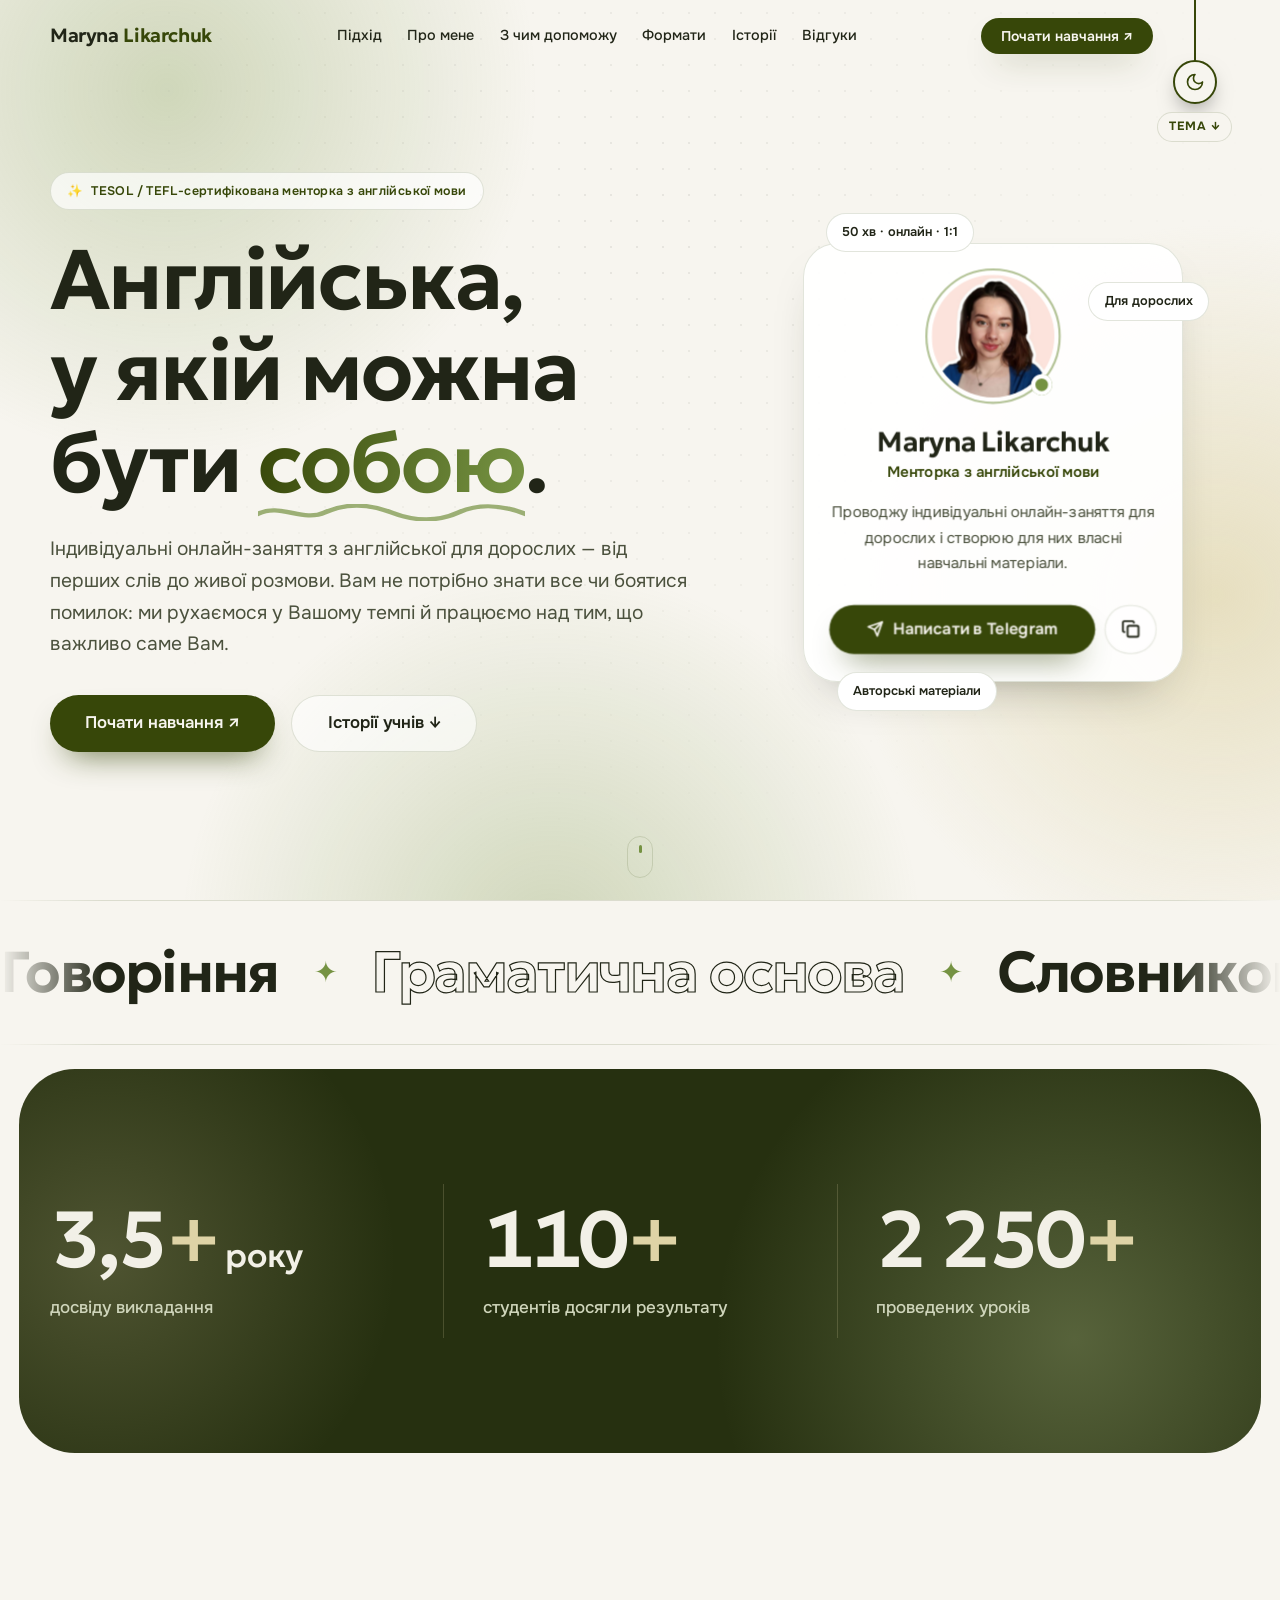
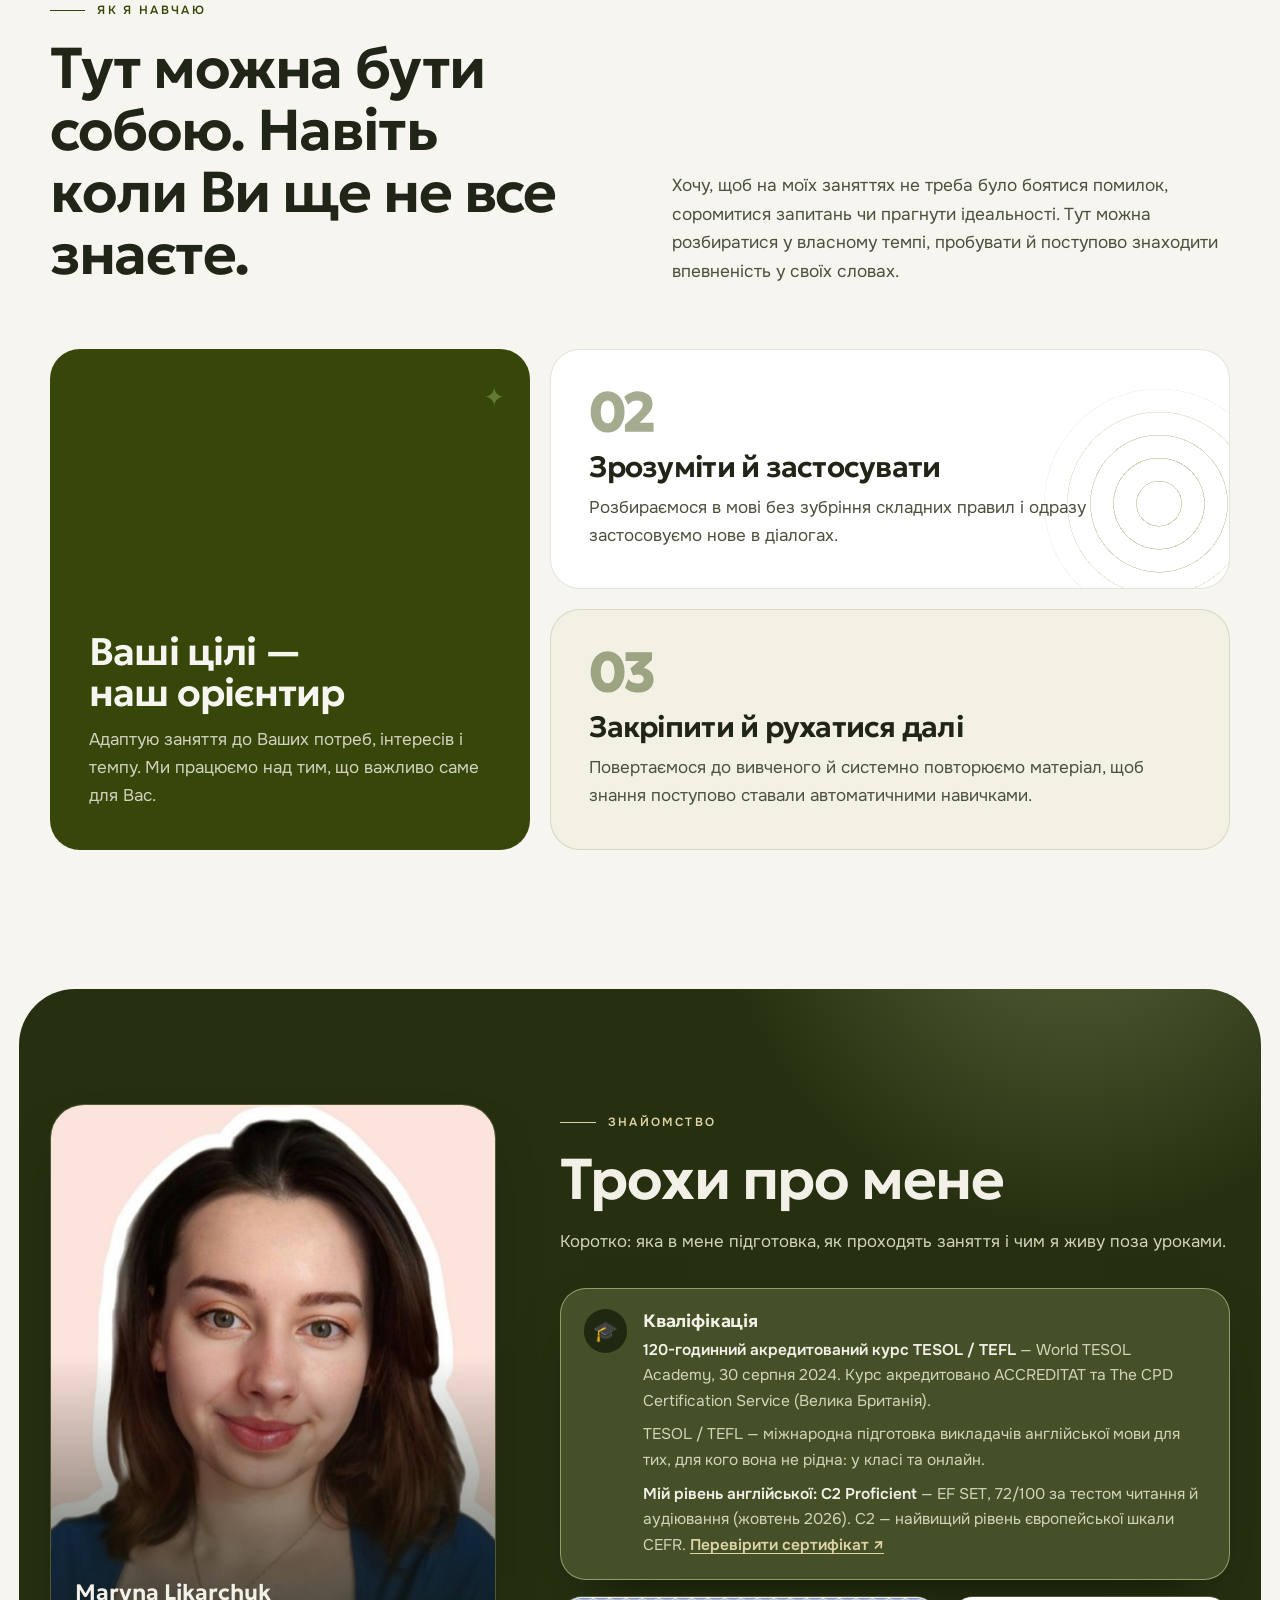
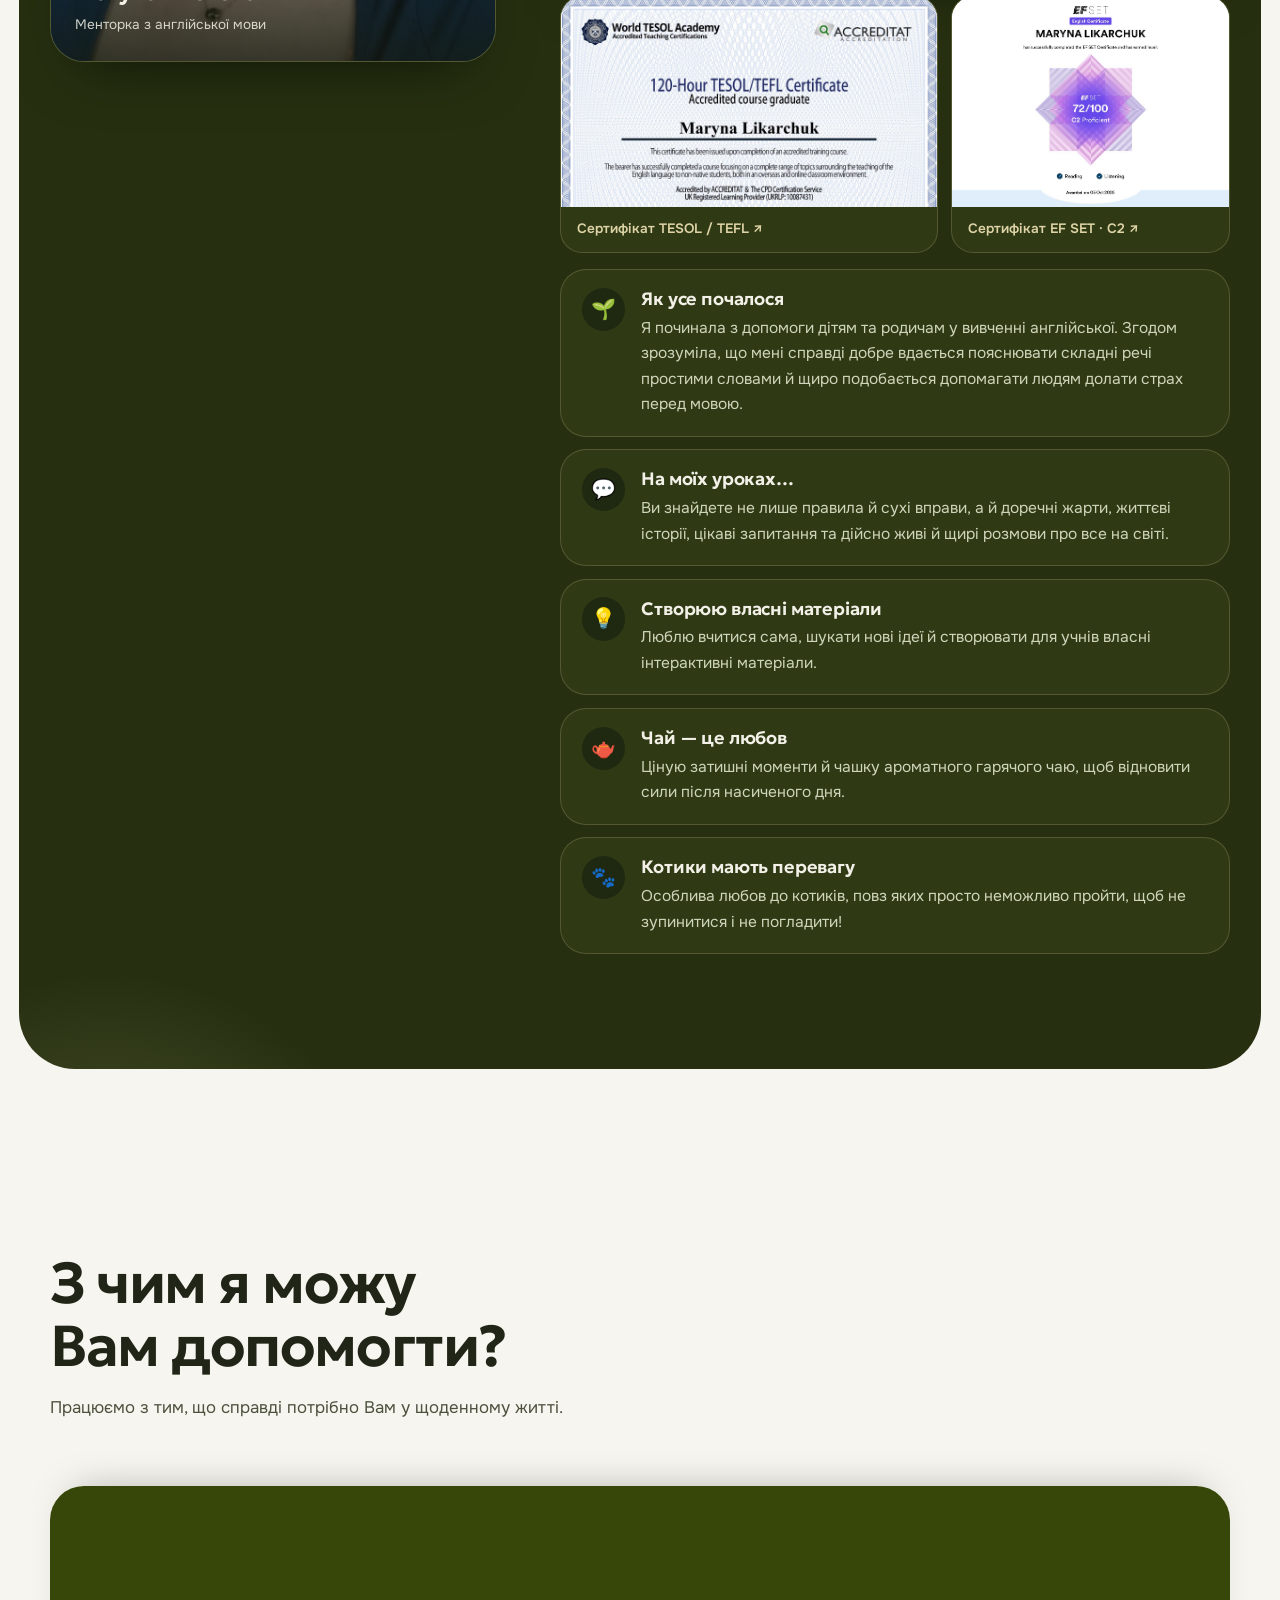
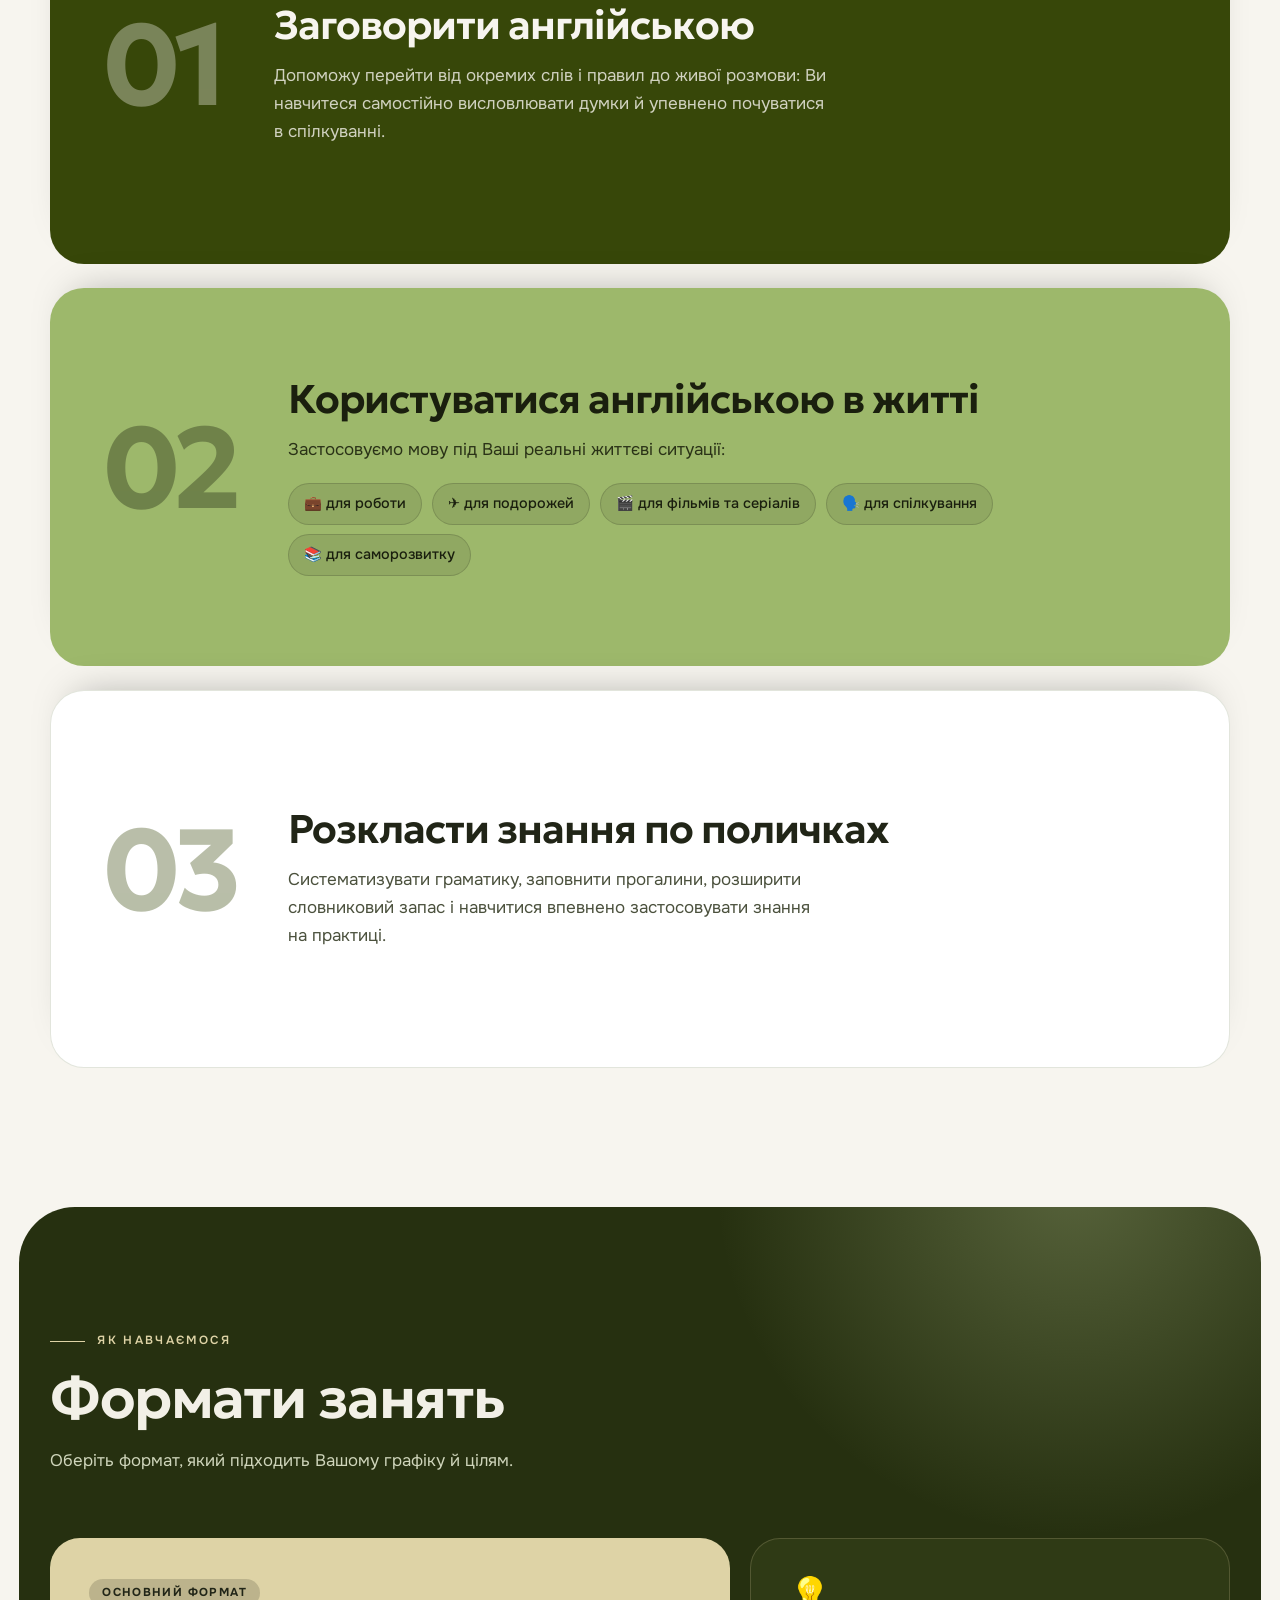
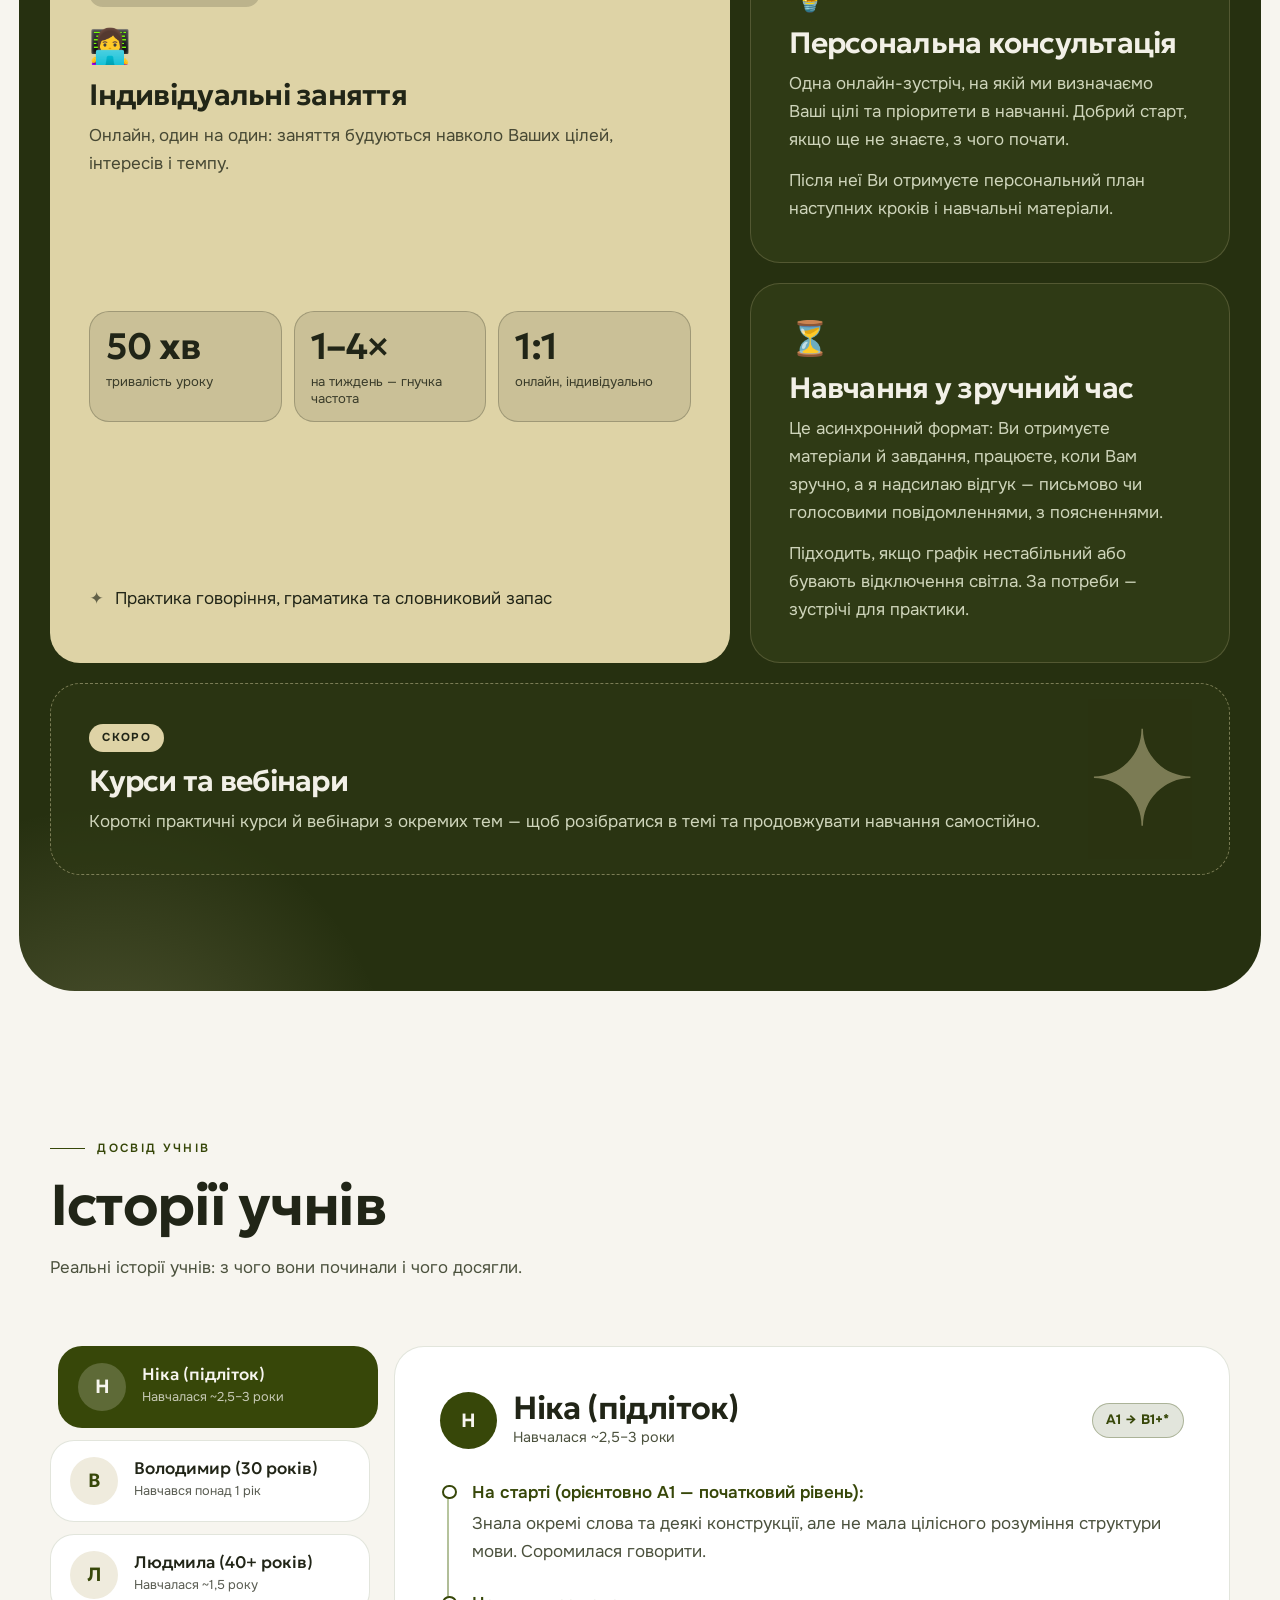
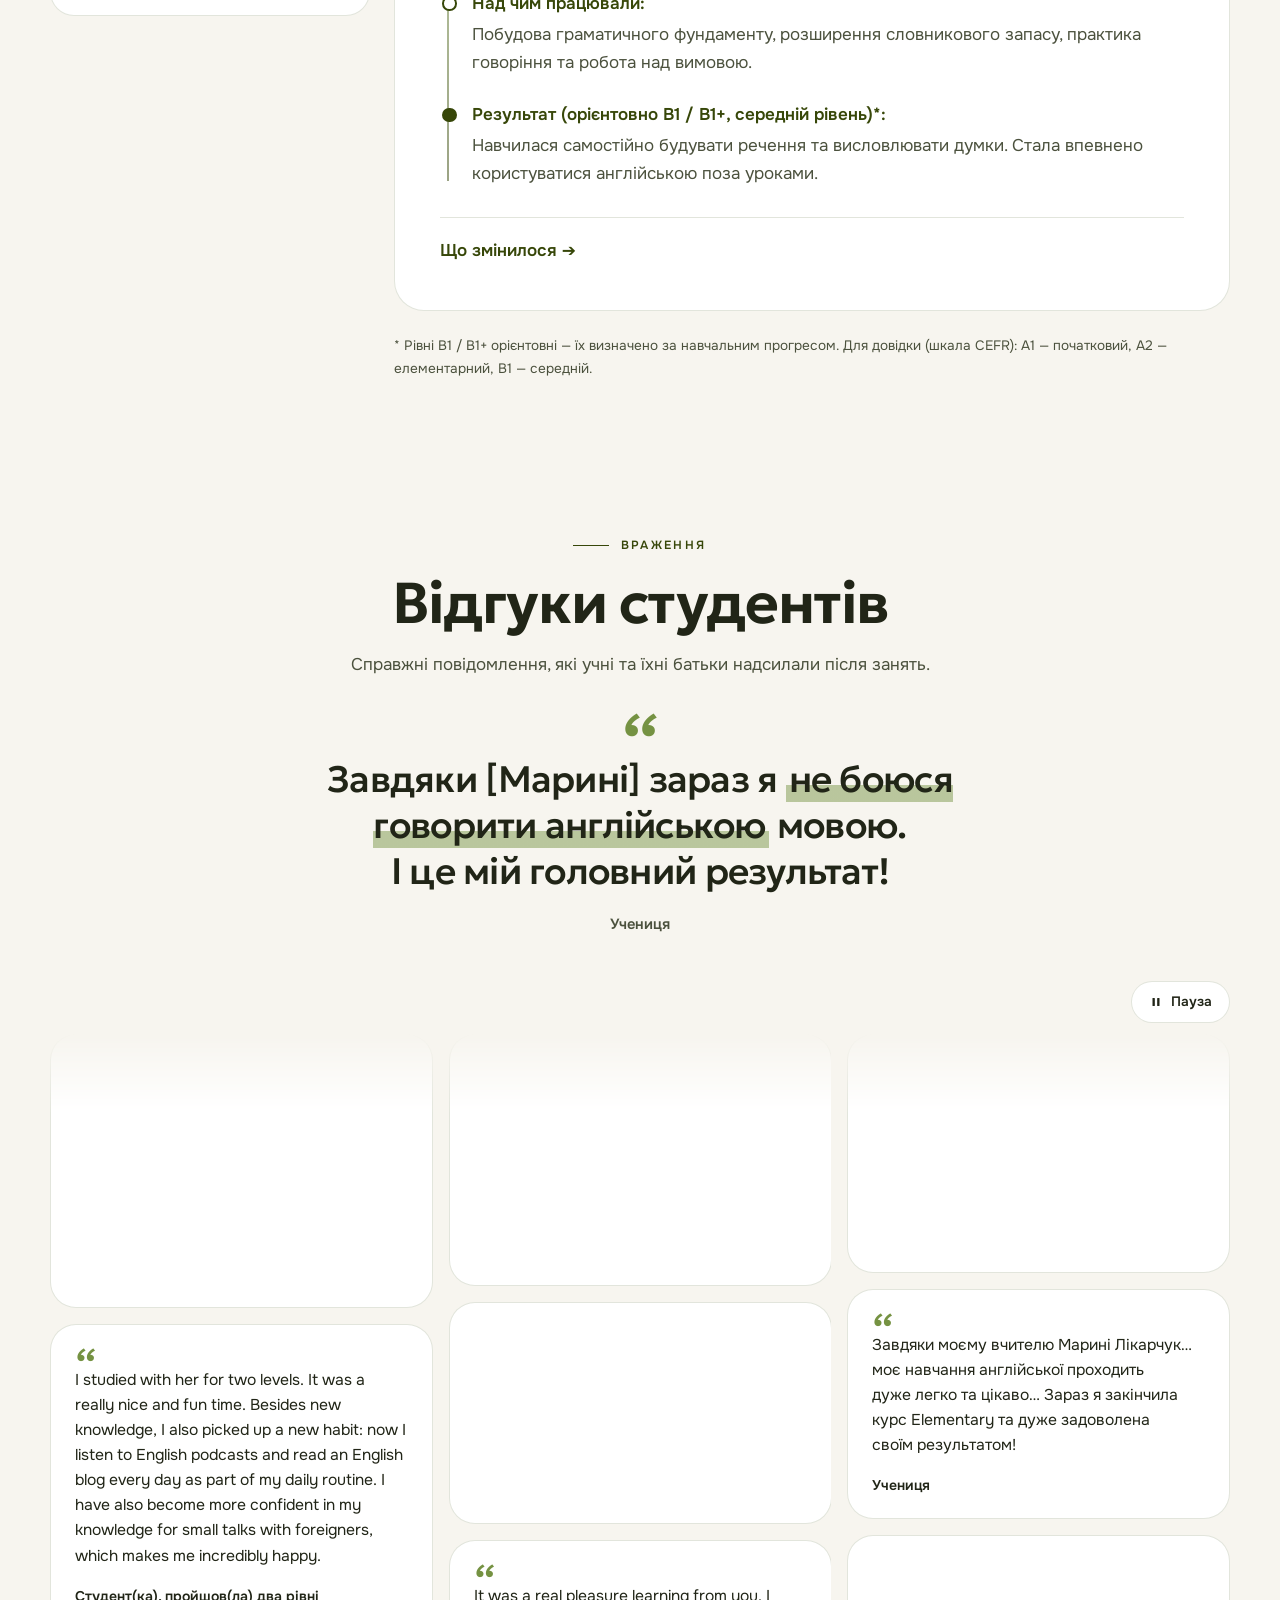
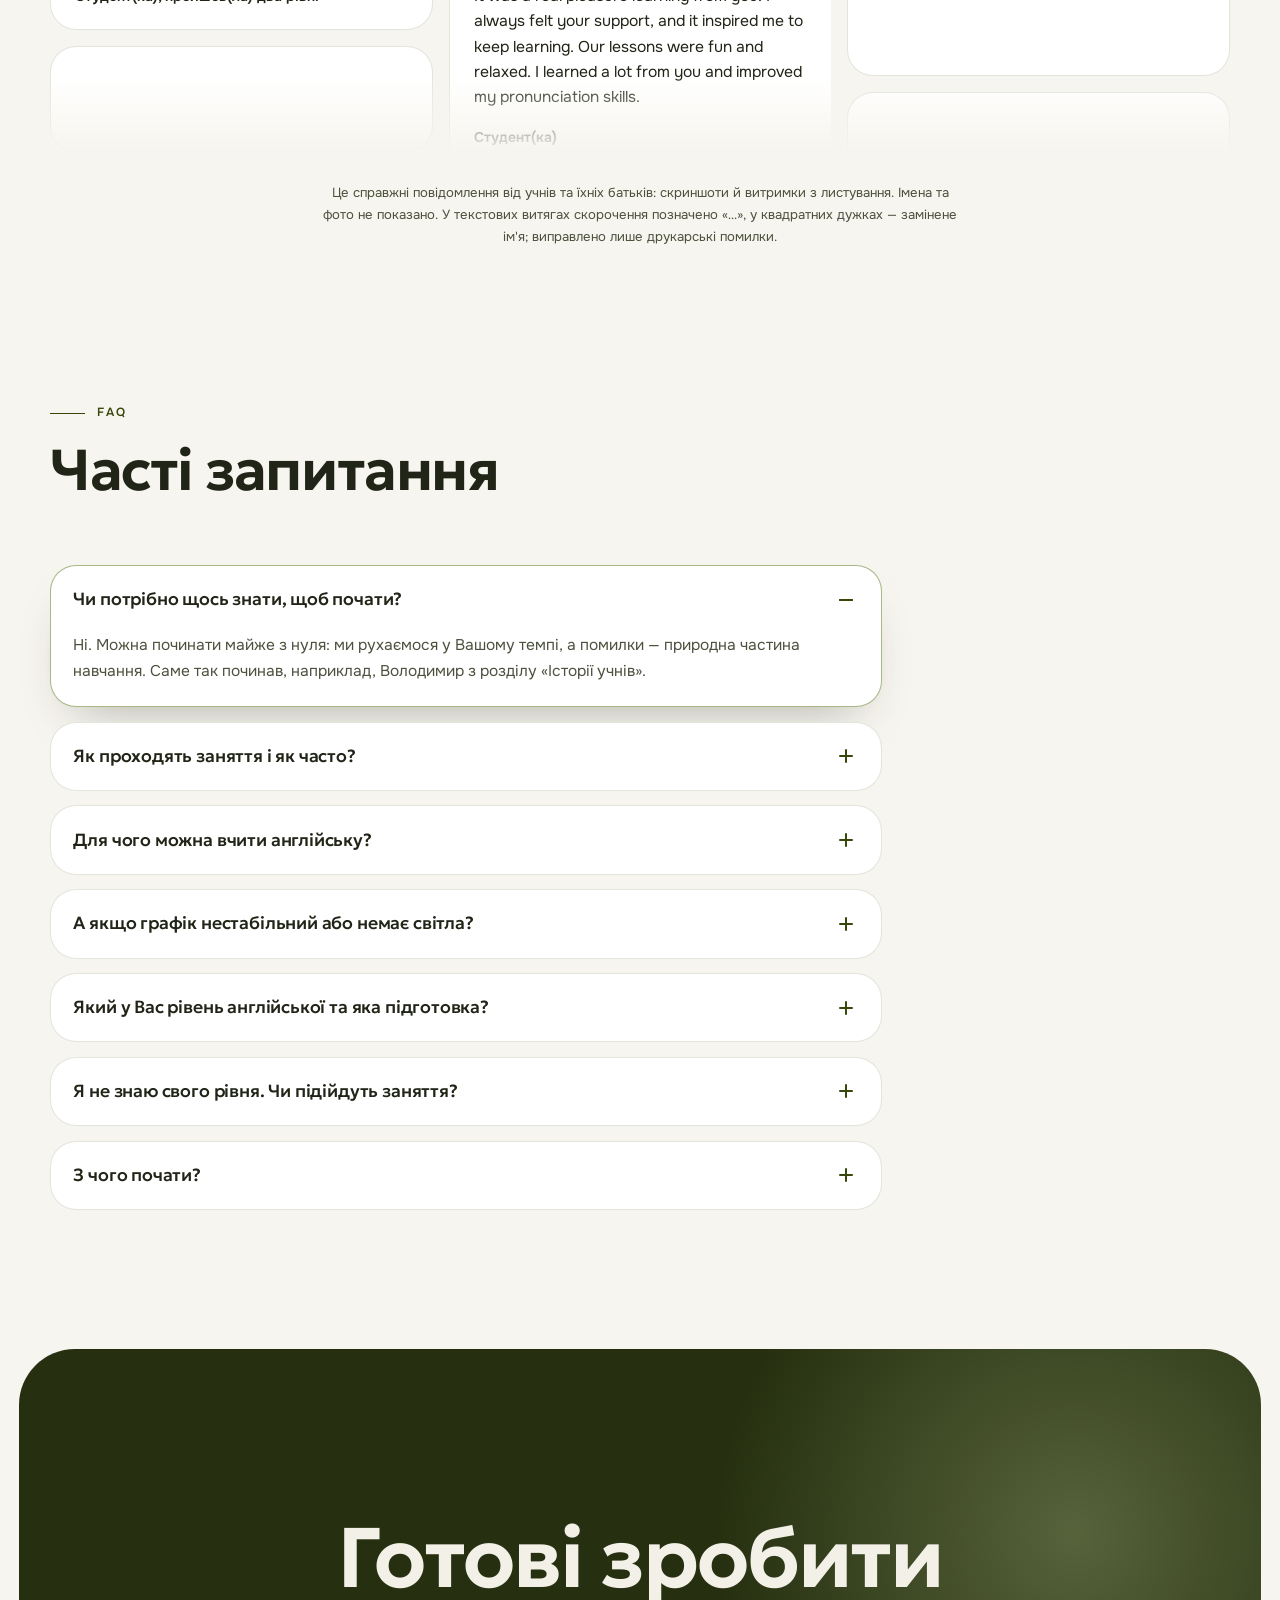
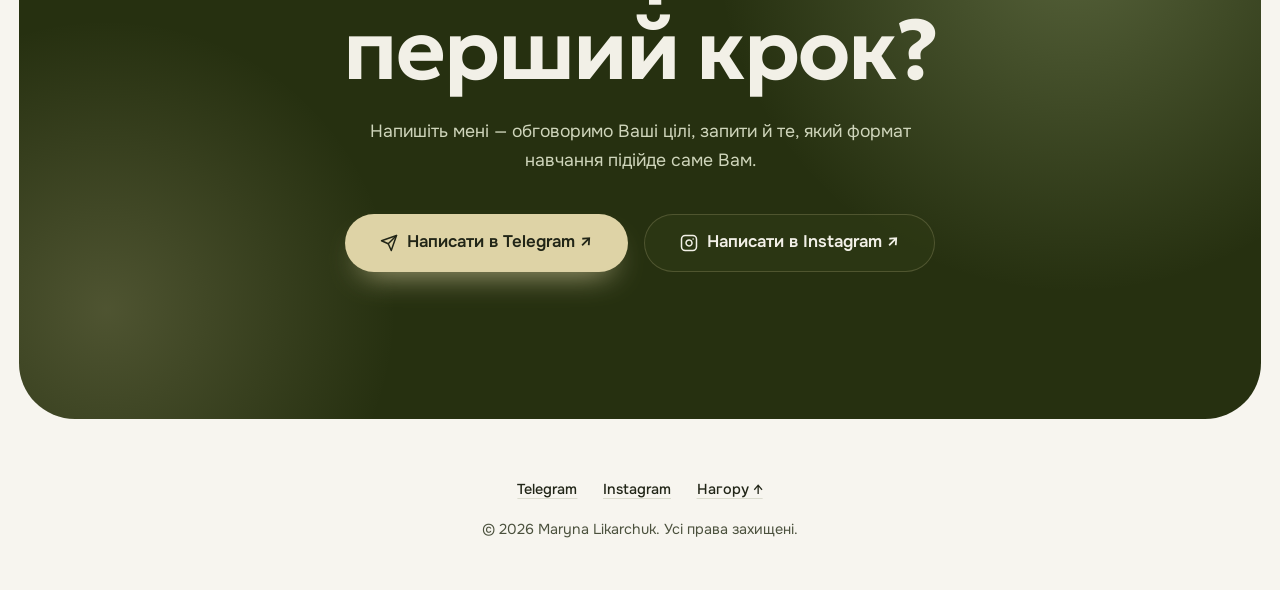
==== commit c3e8a4fb: "Enhance feedback section styles and functionality Added styles for the feedback section, including r" ====
--- a/index.html
+++ b/index.html
@@ -412,8 +412,51 @@
         /* ============ ВІДГУКИ ТА КОНТАКТИ ============ */
         .rev { text-align:center; max-width:46rem; margin-inline:auto; }
         .rev .kicker { justify-content:center; }
-        .rev-grid { columns:3 300px; column-gap:1rem; margin-top:2.5rem; text-align:left; }
-        .rev-card { break-inside:avoid; margin:0 0 1rem; padding:1.5rem 1.5rem 1.3rem; border-radius:26px; background:var(--surface); border:1px solid var(--line); }
+        /* --- головна цитата --- */
+        .rev-featured { max-width:54rem; margin:2.4rem auto 0; text-align:center; }
+        .rev-featured blockquote { margin:0; }
+        .rev-featured blockquote::before { content:"\201C"; display:block; font-family:var(--font-head); font-size:5rem; line-height:.6; height:2.4rem; color:var(--accent2); }
+        .rev-featured p { font-family:var(--font-head); font-weight:500; font-size:clamp(1.4rem,3.2vw,2.3rem); line-height:1.25; letter-spacing:-.02em; text-wrap:balance; }
+        .rev-featured mark { color:inherit; padding:0 .08em; background:linear-gradient(transparent 62%,color-mix(in srgb,var(--accent2) 48%,transparent) 62%); }
+        .rev-featured figcaption { margin-top:1.1rem; font-size:.92rem; font-weight:600; color:var(--muted); }
+        /* --- стіна відгуків --- */
+        .rev-wall { position:relative; margin-top:2.8rem; }
+        .rev-ctl { display:flex; align-items:center; justify-content:flex-end; gap:.6rem; min-height:2.7rem; margin-bottom:.6rem; }
+        .rev-count { margin-right:auto; font-size:.88rem; font-weight:600; color:var(--muted); font-variant-numeric:tabular-nums; }
+        .rev-nav { display:flex; gap:.5rem; }
+        .rev-btn { width:2.7rem; height:2.7rem; border-radius:50%; border:1px solid var(--line); background:var(--surface); display:grid; place-items:center; transition:border-color .3s,translate .25s var(--ease); }
+        .rev-btn:hover { border-color:var(--accent2); translate:0 -2px; }
+        .rev-pause { display:none; align-items:center; gap:.5rem; padding:.55rem 1.05rem; border-radius:999px; border:1px solid var(--line); background:var(--surface); font-size:.85rem; font-weight:600; transition:border-color .3s; }
+        .rev-pause:hover { border-color:var(--accent2); }
+        .rev-pause svg { width:14px; height:14px; }
+        .rev-pause .i-play { display:none; }
+        .rev-wall.paused .rev-pause .i-play { display:block; }
+        .rev-wall.paused .rev-pause .i-pause { display:none; }
+        /* телефон: стрічка, яку гортають пальцем */
+        .rev-grid { position:relative; display:flex; align-items:stretch; gap:1rem; overflow-x:auto; scroll-snap-type:x mandatory; overscroll-behavior-x:contain; padding:.5rem 1.5rem 1.4rem; margin-inline:-1.5rem; scrollbar-width:none; text-align:left; }
+        .rev-grid::-webkit-scrollbar { display:none; }
+        .rev-grid:focus-visible { outline:2px solid var(--accent); outline-offset:-2px; border-radius:26px; }
+        .rev-card { flex:none; width:min(84vw,360px); scroll-snap-align:center; margin:0; padding:1.5rem 1.5rem 1.3rem; border-radius:26px; background:var(--surface); border:1px solid var(--line); transition:box-shadow .4s,border-color .4s; }
+        .rev-card:hover { box-shadow:var(--shadow); border-color:color-mix(in srgb,var(--accent2) 55%,var(--line)); }
+        @media (max-width:899px) { .rev-card.shot { display:flex; align-items:center; } .rev-card.shot .shot-btn { flex:1; } .rev-card:not(.shot) { display:flex; flex-direction:column; justify-content:center; } }
+        /* комп'ютер без руху: акуратна мозаїка */
+        @media (min-width:900px) {
+            .rev-grid { display:block; columns:3 300px; column-gap:1rem; overflow:visible; scroll-snap-type:none; padding:0; margin-inline:0; }
+            .rev-card { width:auto; margin:0 0 1rem; break-inside:avoid; }
+            .rev-count, .rev-nav { display:none; }
+        }
+        /* комп'ютер з рухом: три колонки, що повільно пливуть у різні боки */
+        .rev-cols { display:none; }
+        .is-marquee .rev-grid { display:none; }
+        .is-marquee .rev-pause { display:inline-flex; }
+        .is-marquee .rev-cols { display:grid; grid-template-columns:repeat(3,minmax(0,1fr)); gap:1rem; height:clamp(560px,80vh,740px); overflow:hidden; text-align:left; -webkit-mask-image:linear-gradient(transparent,#000 11%,#000 89%,transparent); mask-image:linear-gradient(transparent,#000 11%,#000 89%,transparent); }
+        .rev-col { overflow:hidden; }
+        .rev-track { display:flex; flex-direction:column; animation:revScroll var(--dur,70s) linear infinite; will-change:transform; }
+        .rev-col:nth-child(2) .rev-track { animation-direction:reverse; }
+        .rev-set { display:flex; flex-direction:column; flex:none; }
+        .rev-track .rev-card { width:auto; margin:0 0 1rem; scroll-snap-align:none; }
+        @keyframes revScroll { to { transform:translateY(var(--shift,-50%)); } }
+        .rev-wall:hover .rev-track, .rev-wall:focus-within .rev-track, .rev-wall.paused .rev-track { animation-play-state:paused; }
         .rev-card.shot { padding:.55rem; }
         .rev-card.shot img { display:block; width:100%; height:auto; margin-inline:auto; border-radius:18px; }
         .shot-btn { display:block; width:100%; padding:0; border:0; background:none; cursor:zoom-in; border-radius:18px; }
@@ -431,9 +474,6 @@
         .rev-by { margin-top:1rem; font-size:.88rem; color:var(--muted); }
         .rev-by b { color:var(--fg); font-weight:600; }
         .rev-card.fill .rev-by, .rev-card.fill .rev-by b { color:inherit; opacity:.9; }
-        .js .rev-grid:not(.all) .rev-card:nth-child(n+7) { display:none; }
-        .rev-more { display:none; margin-top:.6rem; }
-        .js .rev-more { display:inline-flex; }
         .rev-foot { margin:1.8rem auto 0; max-width:40rem; font-size:.82rem; color:var(--muted); }
         .rev-note { margin-top:2rem; padding:1.5rem 1.4rem; border:1.5px dashed color-mix(in srgb,var(--accent) 45%,transparent); border-radius:26px; font-size:.97rem; color:var(--muted); }
         .rev-note .btn { margin-top:1rem; }
@@ -480,6 +520,7 @@
             .foot { padding-bottom:6rem; }
         }
         @media (prefers-reduced-motion:reduce) {
+            .rev-track { animation:none; }
             html { scroll-behavior:auto; }
             *,*::before,*::after { animation-duration:.01ms !important; animation-iteration-count:1 !important; transition-duration:.01ms !important; }
             .js .rv,.js .split .wi { opacity:1; transform:none; filter:none; }
@@ -857,27 +898,43 @@
                     <h2 class="h2 split">Відгуки студентів</h2>
                     <p class="muted rv" style="--d:2">Справжні повідомлення, які учні та їхні батьки надсилали після занять.</p>
                 </div>
-                <div class="rev-grid" id="revGrid">
-                    <article class="rev-card shot rv"><button type="button" class="shot-btn" aria-label="Збільшити скриншот відгуку"><img src="review-01.jpg" width="760" height="532" alt="Скриншот відгуку: «Мариночко, дякую Вам, це наш спільний результат. Безмежно Вам вдячна за кожну нашу зустріч: це більше ніж навчання, це гарний настрій, гумор, це на одній хвилі. Дякую Всесвіту за зустріч з Вами. Я обов&#x27;язково повернусь і думаю, що скоро.»" loading="lazy" decoding="async" style="max-width:760px"></button></article>
-                    <article class="rev-card fill rv" style="--d:1"><blockquote><p>Хочу [Марині] висловити подяку та сказати велике „дякую” за те, що завжди допомагала на уроках, виправляла та пояснювала нові теми уроків, які не завжди мені вдавалося зрозуміти. На наших заняттях завжди були цікаві вправи та завдання. Завдяки [Марині] зараз я не боюся говорити англійською мовою. І це мій головний результат!</p></blockquote><footer class="rev-by"><b>Учениця</b></footer></article>
-                    <article class="rev-card shot rv" style="--d:2"><button type="button" class="shot-btn" aria-label="Збільшити скриншот відгуку"><img src="review-02.png" width="347" height="222" alt="Скриншот відгуку: «Я сьогодні розмовляв по телефону з людиною, яка розмовляє англійською, і скажу, що я майже все розумів, що він говорив, але відповідав так, як вмію, але він усе зрозумів.»" loading="lazy" decoding="async" style="max-width:434px"></button></article>
-                    <article class="rev-card shot rv"><button type="button" class="shot-btn" aria-label="Збільшити скриншот відгуку"><img src="review-03.png" width="363" height="219" alt="Скриншот відгуку: «Нам все подобається, Ніка повністю задоволена навчанням з вами. Говорить, що за останній місяць дізналась більше, ніж з початку навчального року, їй подобається, коли вся увага на неї. А мені подобається, що вона не скиглить, що не хоче вчитись. На уроки з вами іде з задоволенням, а це великий плюс.»" loading="lazy" decoding="async" style="max-width:454px"></button></article>
-                    <article class="rev-card rv" style="--d:1"><blockquote><p lang="en">I studied with her for two levels. It was a really nice and fun time. Besides new knowledge, I also picked up a new habit: now I listen to English podcasts and read an English blog every day as part of my daily routine. I have also become more confident in my knowledge for small talks with foreigners, which makes me incredibly happy.</p></blockquote><footer class="rev-by"><b>Студент(ка), пройшов(ла) два рівні</b></footer></article>
-                    <article class="rev-card shot rv" style="--d:2"><button type="button" class="shot-btn" aria-label="Збільшити скриншот відгуку"><img src="review-04.png" width="335" height="187" alt="Скриншот відгуку: «Dear Maryna. Thank you so much for everything you&#x27;ve done for teaching me. Your lessons were not just about grammar or words — you made English fun, interesting, and real. You believed in me, even when I made a lot of mistakes. I&#x27;m really grateful to have had you as my teacher.»" loading="lazy" decoding="async" style="max-width:419px"></button></article>
-                    <article class="rev-card rv"><blockquote><p>Завдяки моєму вчителю Марині Лікарчук… моє навчання англійської проходить дуже легко та цікаво… Зараз я закінчила курс Elementary та дуже задоволена своїм результатом!</p></blockquote><footer class="rev-by"><b>Учениця</b></footer></article>
-                    <article class="rev-card shot rv" style="--d:1"><button type="button" class="shot-btn" aria-label="Збільшити скриншот відгуку"><img src="review-05.png" width="466" height="111" alt="Скриншот відгуку: «Дякую Марина, це наша сумісна невелика перемога, бо як би не Ви я б напевно здалась на пів дороги, також дякую за чудові слова підтримки.»" loading="lazy" decoding="async" style="max-width:582px"></button></article>
-                    <article class="rev-card rv" style="--d:2"><blockquote><p lang="en">It was a real pleasure learning from you. I always felt your support, and it inspired me to keep learning. Our lessons were fun and relaxed. I learned a lot from you and improved my pronunciation skills.</p></blockquote><footer class="rev-by"><b>Студент(ка)</b></footer></article>
-                    <article class="rev-card shot rv"><button type="button" class="shot-btn" aria-label="Збільшити скриншот відгуку"><img src="review-06.png" width="338" height="113" alt="Скриншот відгуку: «Дякую! Моє бажання подолати цю вершину тільки зросло! Ви даруєте мені в цьому впевненість!»" loading="lazy" decoding="async" style="max-width:422px"></button></article>
-                    <article class="rev-card shot rv" style="--d:1"><button type="button" class="shot-btn" aria-label="Збільшити скриншот відгуку"><img src="review-07.png" width="341" height="169" alt="Скриншот відгуку: «Добрий день Марино! Дякую Вам за увагу, за навчання, за підтримку, за спілкування, за допомогу. Мені дійсно подобається навчання, сам процес навчання.»" loading="lazy" decoding="async" style="max-width:426px"></button></article>
-                    <article class="rev-card rv" style="--d:2"><blockquote><p>Подобається її спокій, терпіння і підтримка.</p></blockquote><footer class="rev-by"><b>Студентка, після першого тижня занять</b></footer></article>
-                    <article class="rev-card shot rv"><button type="button" class="shot-btn" aria-label="Збільшити скриншот відгуку"><img src="review-08.png" width="332" height="69" alt="Скриншот відгуку: «Thank you, you are the best teacher, that I have ever had.»" loading="lazy" decoding="async" style="max-width:415px"></button></article>
-                    <article class="rev-card shot rv" style="--d:1"><button type="button" class="shot-btn" aria-label="Збільшити скриншот відгуку"><img src="review-09.png" width="335" height="115" alt="Скриншот відгуку: «Hello, дуже дякую, також вам дякую за уроки та підтримку, навчатися було надзвичайно цікаво.»" loading="lazy" decoding="async" style="max-width:419px"></button></article>
-                    <article class="rev-card shot rv" style="--d:2"><button type="button" class="shot-btn" aria-label="Збільшити скриншот відгуку"><img src="review-10.jpg" width="760" height="327" alt="Скриншот відгуку: «Дякую за чудові слова! Дякую Вам за Ваше терпіння та допомогу у вивченні English.»" loading="lazy" decoding="async" style="max-width:760px"></button></article>
-                    <article class="rev-card shot rv"><button type="button" class="shot-btn" aria-label="Збільшити скриншот відгуку"><img src="review-11.png" width="259" height="115" alt="Скриншот відгуку: «I am very greateful to you. It was a pleasure to study with you. I wish you all the best as well!»" loading="lazy" decoding="async" style="max-width:324px"></button></article>
+                <figure class="rev-featured rv">
+                    <blockquote><p>Завдяки [Марині] зараз я <mark>не боюся говорити англійською</mark> мовою. І це мій головний результат!</p></blockquote>
+                    <figcaption>Учениця</figcaption>
+                </figure>
+                <div class="rev-wall rv" id="revWall">
+                    <div class="rev-ctl">
+                        <span class="rev-count" id="revCount" aria-live="off">1 / 15</span>
+                        <div class="rev-nav">
+                            <button type="button" class="rev-btn" id="revPrev" aria-label="Попередній відгук"><svg width="18" height="18" viewBox="0 0 24 24" fill="none" stroke="currentColor" stroke-width="2.4" stroke-linecap="round" stroke-linejoin="round" aria-hidden="true"><path d="m15 18-6-6 6-6"/></svg></button>
+                            <button type="button" class="rev-btn" id="revNext" aria-label="Наступний відгук"><svg width="18" height="18" viewBox="0 0 24 24" fill="none" stroke="currentColor" stroke-width="2.4" stroke-linecap="round" stroke-linejoin="round" aria-hidden="true"><path d="m9 18 6-6-6-6"/></svg></button>
+                        </div>
+                        <button type="button" class="rev-pause" id="revPause" aria-pressed="false">
+                            <svg class="i-pause" viewBox="0 0 24 24" fill="currentColor" aria-hidden="true"><rect x="6" y="5" width="4" height="14" rx="1"/><rect x="14" y="5" width="4" height="14" rx="1"/></svg>
+                            <svg class="i-play" viewBox="0 0 24 24" fill="currentColor" aria-hidden="true"><path d="M8 5v14l11-7z"/></svg>
+                            <span id="revPauseText">Пауза</span>
+                        </button>
+                    </div>
+                <div class="rev-grid" id="revGrid" tabindex="0" role="region" aria-label="Відгуки учнів: гортайте вліво і вправо">
+                    <article class="rev-card shot"><button type="button" class="shot-btn" aria-label="Збільшити скриншот відгуку"><img src="review-01.jpg" width="760" height="532" alt="Скриншот відгуку: «Мариночко, дякую Вам, це наш спільний результат. Безмежно Вам вдячна за кожну нашу зустріч: це більше ніж навчання, це гарний настрій, гумор, це на одній хвилі. Дякую Всесвіту за зустріч з Вами. Я обов&#x27;язково повернусь і думаю, що скоро.»" loading="lazy" decoding="async" style="max-width:760px"></button></article>
+                    <article class="rev-card shot"><button type="button" class="shot-btn" aria-label="Збільшити скриншот відгуку"><img src="review-02.png" width="347" height="222" alt="Скриншот відгуку: «Я сьогодні розмовляв по телефону з людиною, яка розмовляє англійською, і скажу, що я майже все розумів, що він говорив, але відповідав так, як вмію, але він усе зрозумів.»" loading="lazy" decoding="async" style="max-width:434px"></button></article>
+                    <article class="rev-card shot"><button type="button" class="shot-btn" aria-label="Збільшити скриншот відгуку"><img src="review-03.png" width="363" height="219" alt="Скриншот відгуку: «Нам все подобається, Ніка повністю задоволена навчанням з вами. Говорить, що за останній місяць дізналась більше, ніж з початку навчального року, їй подобається, коли вся увага на неї. А мені подобається, що вона не скиглить, що не хоче вчитись. На уроки з вами іде з задоволенням, а це великий плюс.»" loading="lazy" decoding="async" style="max-width:454px"></button></article>
+                    <article class="rev-card"><blockquote><p lang="en">I studied with her for two levels. It was a really nice and fun time. Besides new knowledge, I also picked up a new habit: now I listen to English podcasts and read an English blog every day as part of my daily routine. I have also become more confident in my knowledge for small talks with foreigners, which makes me incredibly happy.</p></blockquote><footer class="rev-by"><b>Студент(ка), пройшов(ла) два рівні</b></footer></article>
+                    <article class="rev-card shot"><button type="button" class="shot-btn" aria-label="Збільшити скриншот відгуку"><img src="review-04.png" width="335" height="187" alt="Скриншот відгуку: «Dear Maryna. Thank you so much for everything you&#x27;ve done for teaching me. Your lessons were not just about grammar or words — you made English fun, interesting, and real. You believed in me, even when I made a lot of mistakes. I&#x27;m really grateful to have had you as my teacher.»" loading="lazy" decoding="async" style="max-width:419px"></button></article>
+                    <article class="rev-card"><blockquote><p>Завдяки моєму вчителю Марині Лікарчук… моє навчання англійської проходить дуже легко та цікаво… Зараз я закінчила курс Elementary та дуже задоволена своїм результатом!</p></blockquote><footer class="rev-by"><b>Учениця</b></footer></article>
+                    <article class="rev-card shot"><button type="button" class="shot-btn" aria-label="Збільшити скриншот відгуку"><img src="review-05.png" width="466" height="111" alt="Скриншот відгуку: «Дякую Марина, це наша сумісна невелика перемога, бо як би не Ви я б напевно здалась на пів дороги, також дякую за чудові слова підтримки.»" loading="lazy" decoding="async" style="max-width:582px"></button></article>
+                    <article class="rev-card"><blockquote><p lang="en">It was a real pleasure learning from you. I always felt your support, and it inspired me to keep learning. Our lessons were fun and relaxed. I learned a lot from you and improved my pronunciation skills.</p></blockquote><footer class="rev-by"><b>Студент(ка)</b></footer></article>
+                    <article class="rev-card shot"><button type="button" class="shot-btn" aria-label="Збільшити скриншот відгуку"><img src="review-06.png" width="338" height="113" alt="Скриншот відгуку: «Дякую! Моє бажання подолати цю вершину тільки зросло! Ви даруєте мені в цьому впевненість!»" loading="lazy" decoding="async" style="max-width:422px"></button></article>
+                    <article class="rev-card shot"><button type="button" class="shot-btn" aria-label="Збільшити скриншот відгуку"><img src="review-07.png" width="341" height="169" alt="Скриншот відгуку: «Добрий день Марино! Дякую Вам за увагу, за навчання, за підтримку, за спілкування, за допомогу. Мені дійсно подобається навчання, сам процес навчання.»" loading="lazy" decoding="async" style="max-width:426px"></button></article>
+                    <article class="rev-card"><blockquote><p>Подобається її спокій, терпіння і підтримка.</p></blockquote><footer class="rev-by"><b>Студентка, після першого тижня занять</b></footer></article>
+                    <article class="rev-card shot"><button type="button" class="shot-btn" aria-label="Збільшити скриншот відгуку"><img src="review-08.png" width="332" height="69" alt="Скриншот відгуку: «Thank you, you are the best teacher, that I have ever had.»" loading="lazy" decoding="async" style="max-width:415px"></button></article>
+                    <article class="rev-card shot"><button type="button" class="shot-btn" aria-label="Збільшити скриншот відгуку"><img src="review-09.png" width="335" height="115" alt="Скриншот відгуку: «Hello, дуже дякую, також вам дякую за уроки та підтримку, навчатися було надзвичайно цікаво.»" loading="lazy" decoding="async" style="max-width:419px"></button></article>
+                    <article class="rev-card shot"><button type="button" class="shot-btn" aria-label="Збільшити скриншот відгуку"><img src="review-10.jpg" width="760" height="327" alt="Скриншот відгуку: «Дякую за чудові слова! Дякую Вам за Ваше терпіння та допомогу у вивченні English.»" loading="lazy" decoding="async" style="max-width:760px"></button></article>
+                    <article class="rev-card shot"><button type="button" class="shot-btn" aria-label="Збільшити скриншот відгуку"><img src="review-11.png" width="259" height="115" alt="Скриншот відгуку: «I am very greateful to you. It was a pleasure to study with you. I wish you all the best as well!»" loading="lazy" decoding="async" style="max-width:324px"></button></article>
+                </div>
                 </div>
                 <div style="text-align:center">
-                    <button type="button" class="btn btn-ghost rev-more" id="revMore" aria-expanded="false" aria-controls="revGrid">Показати всі відгуки (16)</button>
-                    <p class="rev-foot">Це справжні повідомлення від учнів та їхніх батьків: скриншоти й витримки з листування. Імена та фото не показано; у текстових витягах скорочення позначено «…», виправлено лише друкарські помилки.</p>
+                    <p class="rev-foot">Це справжні повідомлення від учнів та їхніх батьків: скриншоти й витримки з листування. Імена та фото не показано. У текстових витягах скорочення позначено «…», у квадратних дужках — замінене ім'я; виправлено лише друкарські помилки.</p>
                 </div>
             </div>
         </section>
@@ -1329,23 +1386,78 @@
             new IntersectionObserver(function (es) { inContact = es[0].isIntersecting; upd(); }, { threshold: 0.1 }).observe(contact);
         })();
 
-        /* ---------- Відгуки: показати всі / згорнути ---------- */
+        /* ---------- Відгуки: стіна (комп'ютер) / стрічка (телефон) ---------- */
         (function () {
-            var grid = $('#revGrid'), btn = $('#revMore');
-            if (!grid || !btn) return;
-            var total = $$('.rev-card', grid).length;
-            btn.addEventListener('click', function () {
-                var open = grid.classList.toggle('all');
-                $$('.rev-card', grid).forEach(function (c) { c.classList.add('in'); });
-                btn.setAttribute('aria-expanded', open ? 'true' : 'false');
-                btn.textContent = open ? 'Згорнути' : 'Показати всі відгуки (' + total + ')';
-                if (!open) { var sec = $('#reviews'); if (sec) sec.scrollIntoView({ block: 'start' }); }
+            var wall = $('#revWall'), grid = $('#revGrid');
+            if (!wall || !grid) return;
+            var cards = $$('.rev-card', grid), total = cards.length;
+            var desk = window.matchMedia('(min-width: 900px)'), cols = null, rt = 0, rz = 0;
+            var pauseBtn = $('#revPause'), pauseText = $('#revPauseText'), countEl = $('#revCount');
+            var SPEED = 24; /* пікселів за секунду */
+
+            function teardown() { if (cols) { cols.remove(); cols = null; } wall.classList.remove('is-marquee', 'paused'); if (pauseBtn) { pauseBtn.setAttribute('aria-pressed', 'false'); pauseText.textContent = 'Пауза'; } }
+            function fit() {
+                if (!cols) return;
+                var h = cols.clientHeight;
+                $$('.rev-track', cols).forEach(function (t) {
+                    while (t.children.length > 1) t.removeChild(t.lastChild);
+                    var base = t.firstElementChild, sh = base.offsetHeight;
+                    if (!sh) return;
+                    var copies = Math.max(2, Math.ceil(h / sh) + 1);
+                    for (var i = 1; i < copies; i++) {
+                        var c = base.cloneNode(true); c.setAttribute('aria-hidden', 'true'); c.inert = true; t.appendChild(c);
+                    }
+                    t.style.setProperty('--shift', (-100 / copies) + '%');
+                    t.style.setProperty('--dur', (sh / SPEED).toFixed(1) + 's');
+                });
+            }
+            function build() {
+                teardown();
+                if (!desk.matches || reduce) return;
+                cols = document.createElement('div'); cols.className = 'rev-cols';
+                for (var k = 0; k < 3; k++) {
+                    var col = document.createElement('div'); col.className = 'rev-col';
+                    var track = document.createElement('div'); track.className = 'rev-track';
+                    var set = document.createElement('div'); set.className = 'rev-set';
+                    cards.forEach(function (c, i) {
+                        if (i % 3 !== k) return;
+                        var n = c.cloneNode(true);
+                        $$('img', n).forEach(function (im) { im.loading = 'eager'; });
+                        set.appendChild(n);
+                    });
+                    track.appendChild(set); col.appendChild(track); cols.appendChild(col);
+                }
+                wall.insertBefore(cols, grid);
+                wall.classList.add('is-marquee');
+                fit();
+            }
+            build();
+            if (desk.addEventListener) desk.addEventListener('change', build);
+            window.addEventListener('load', fit);
+            window.addEventListener('resize', function () { clearTimeout(rz); rz = setTimeout(fit, 200); });
+
+            if (pauseBtn) pauseBtn.addEventListener('click', function () {
+                var p = wall.classList.toggle('paused');
+                pauseBtn.setAttribute('aria-pressed', p ? 'true' : 'false');
+                pauseText.textContent = p ? 'Продовжити' : 'Пауза';
             });
+
+            /* телефон: лічильник і стрілки */
+            function upd() {
+                var mid = grid.scrollLeft + grid.clientWidth / 2, best = 0, bd = 1e9;
+                cards.forEach(function (c, i) { var d = Math.abs(c.offsetLeft + c.offsetWidth / 2 - mid); if (d < bd) { bd = d; best = i; } });
+                if (countEl) countEl.textContent = (best + 1) + ' / ' + total;
+            }
+            grid.addEventListener('scroll', function () { cancelAnimationFrame(rt); rt = requestAnimationFrame(upd); }, { passive: true });
+            function step(dir) { var w = cards[0].getBoundingClientRect().width + 16; grid.scrollBy({ left: dir * w, behavior: reduce ? 'auto' : 'smooth' }); }
+            var pv = $('#revPrev'), nx = $('#revNext');
+            if (pv) pv.addEventListener('click', function () { step(-1); });
+            if (nx) nx.addEventListener('click', function () { step(1); });
         })();
 
         /* ---------- Збільшення скриншотів відгуків ---------- */
         (function () {
-            var dlg = $('#lightbox'), grid = $('#revGrid');
+            var dlg = $('#lightbox'), grid = $('#revWall');
             if (!dlg || !grid) return;
             var big = $('img', dlg);
             grid.addEventListener('click', function (e) {
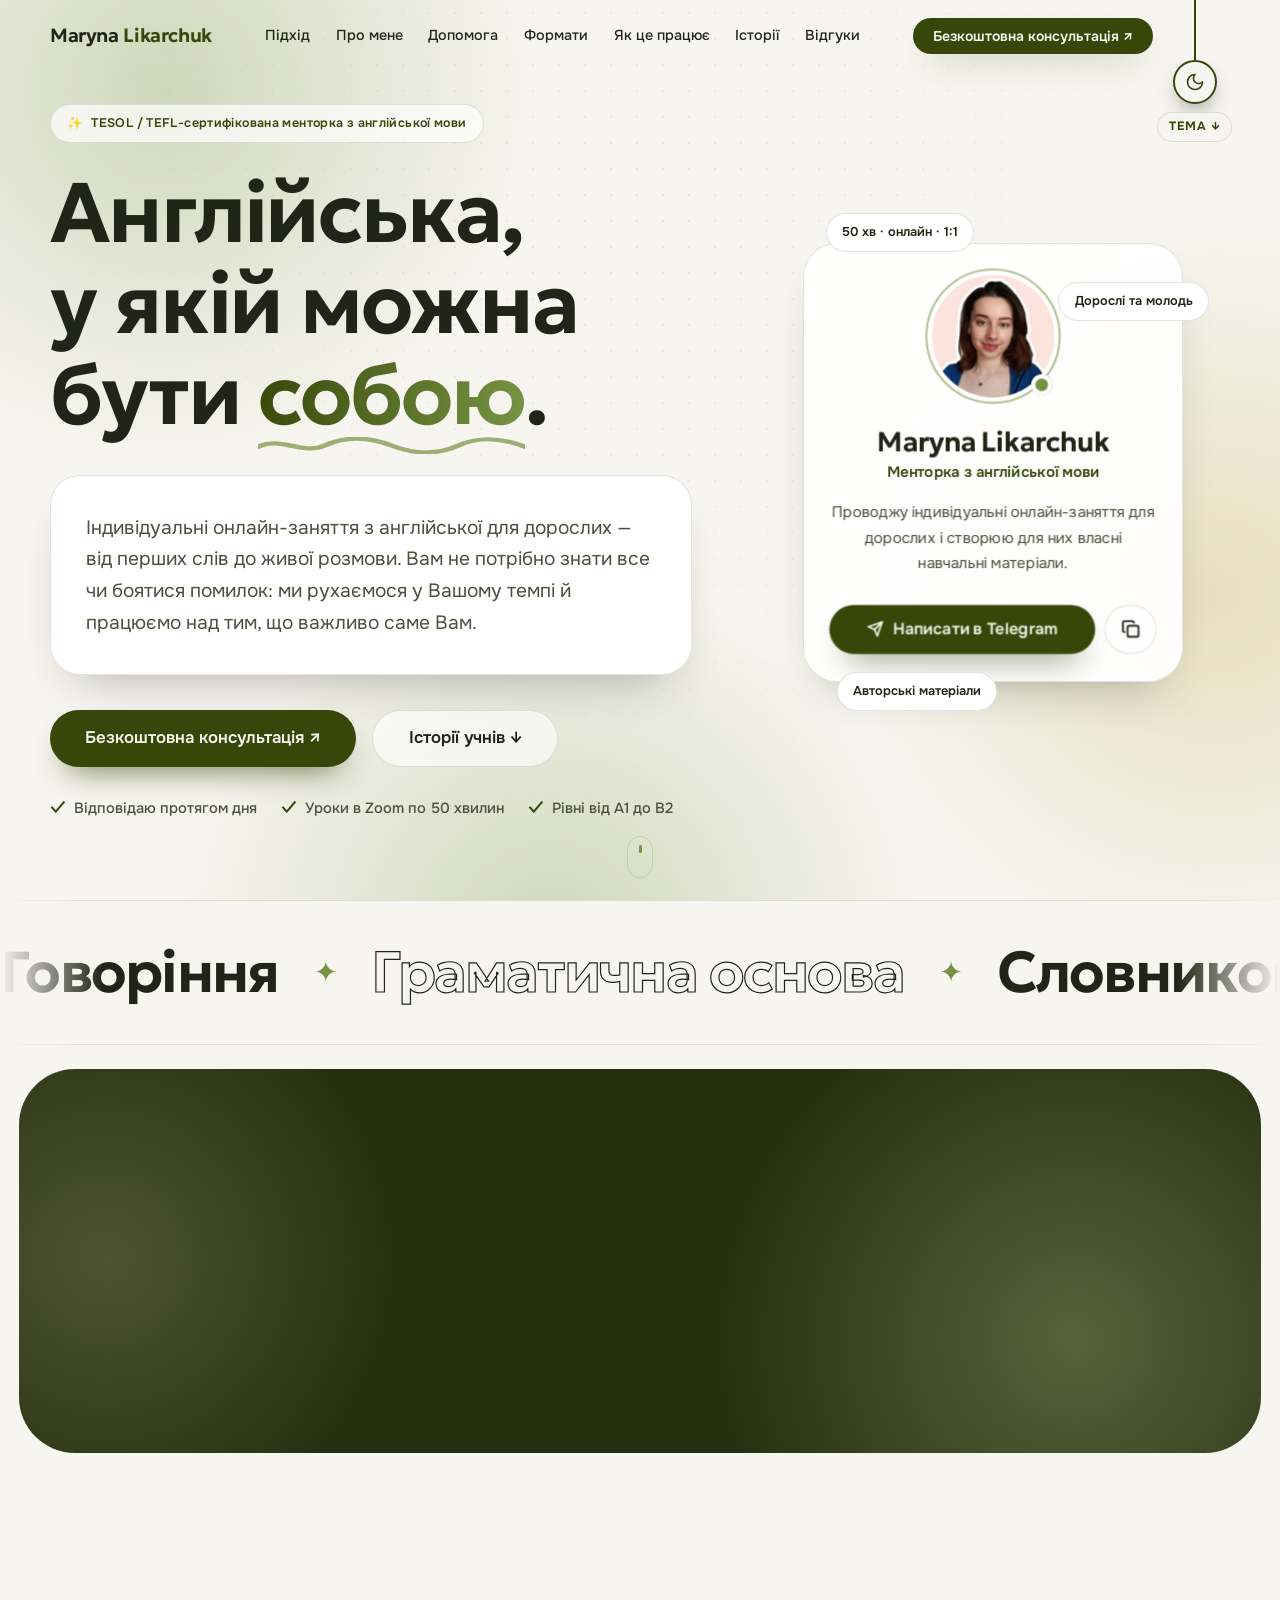
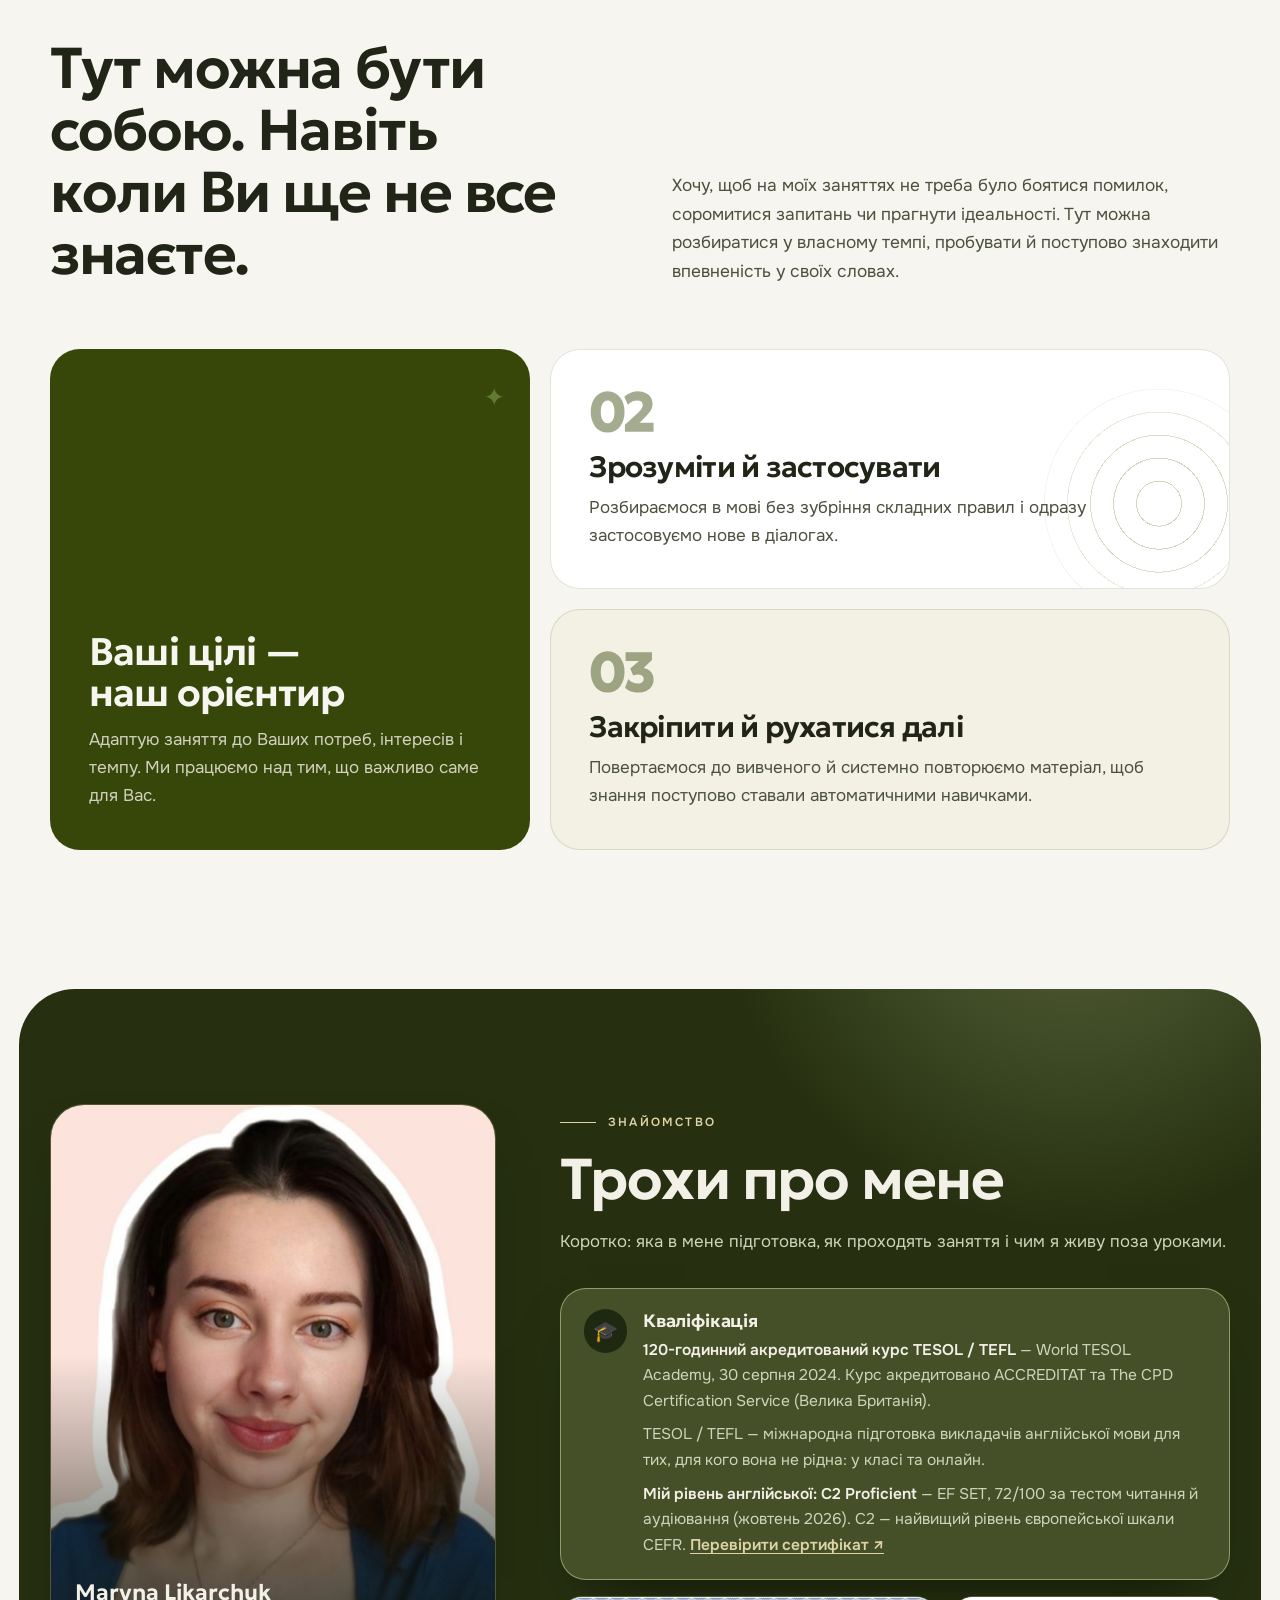
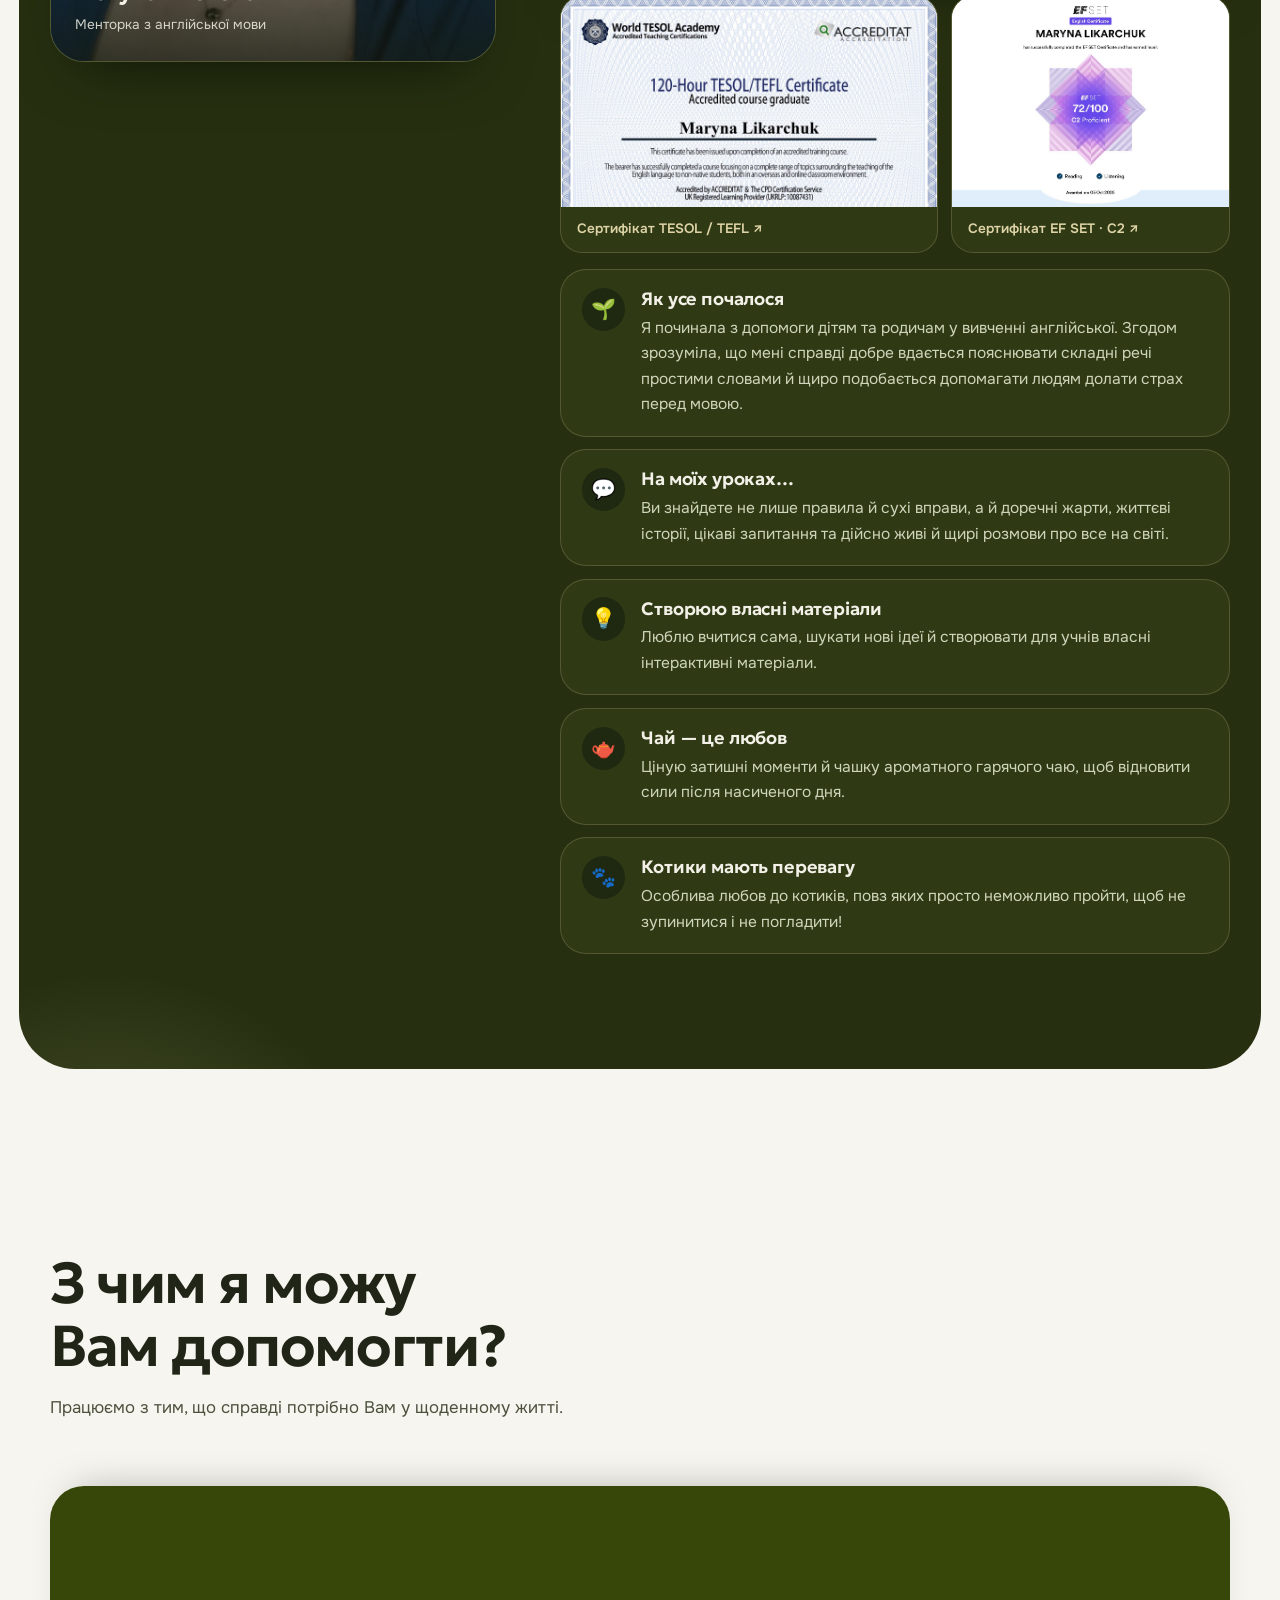
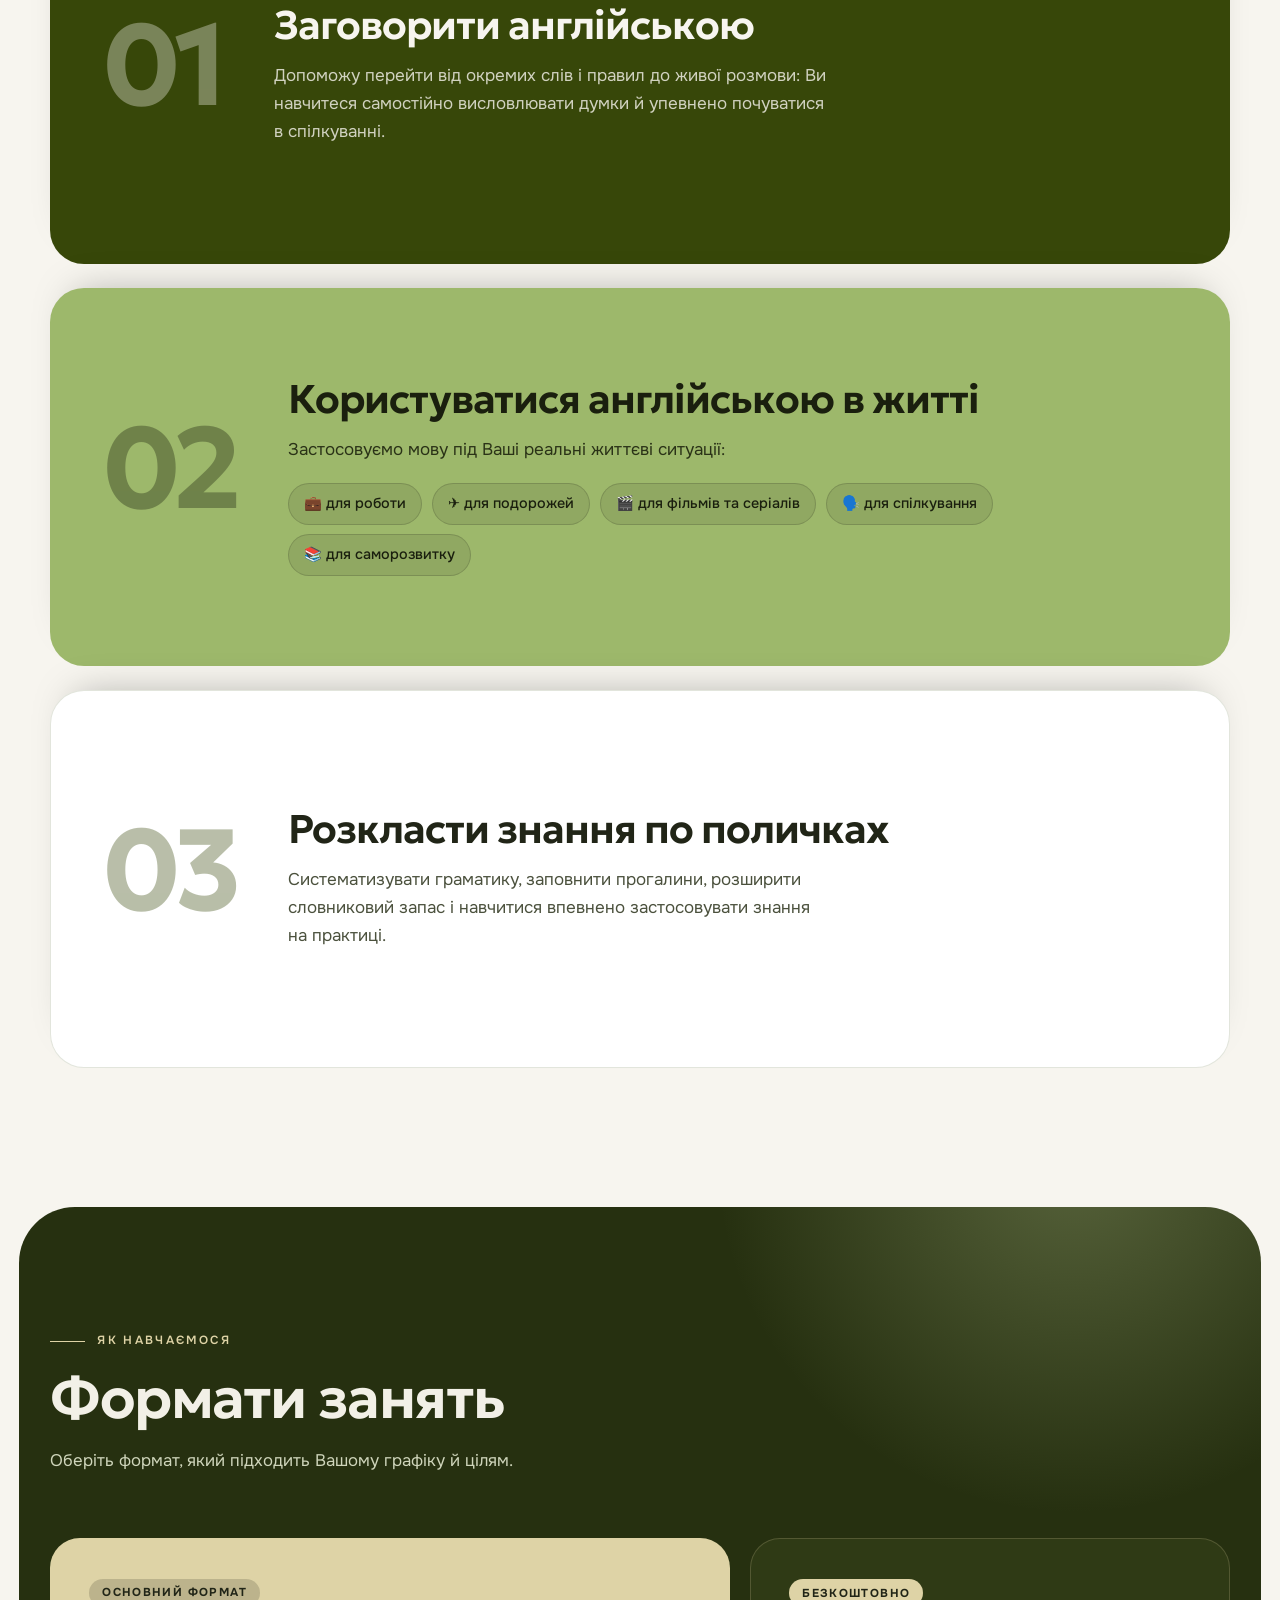
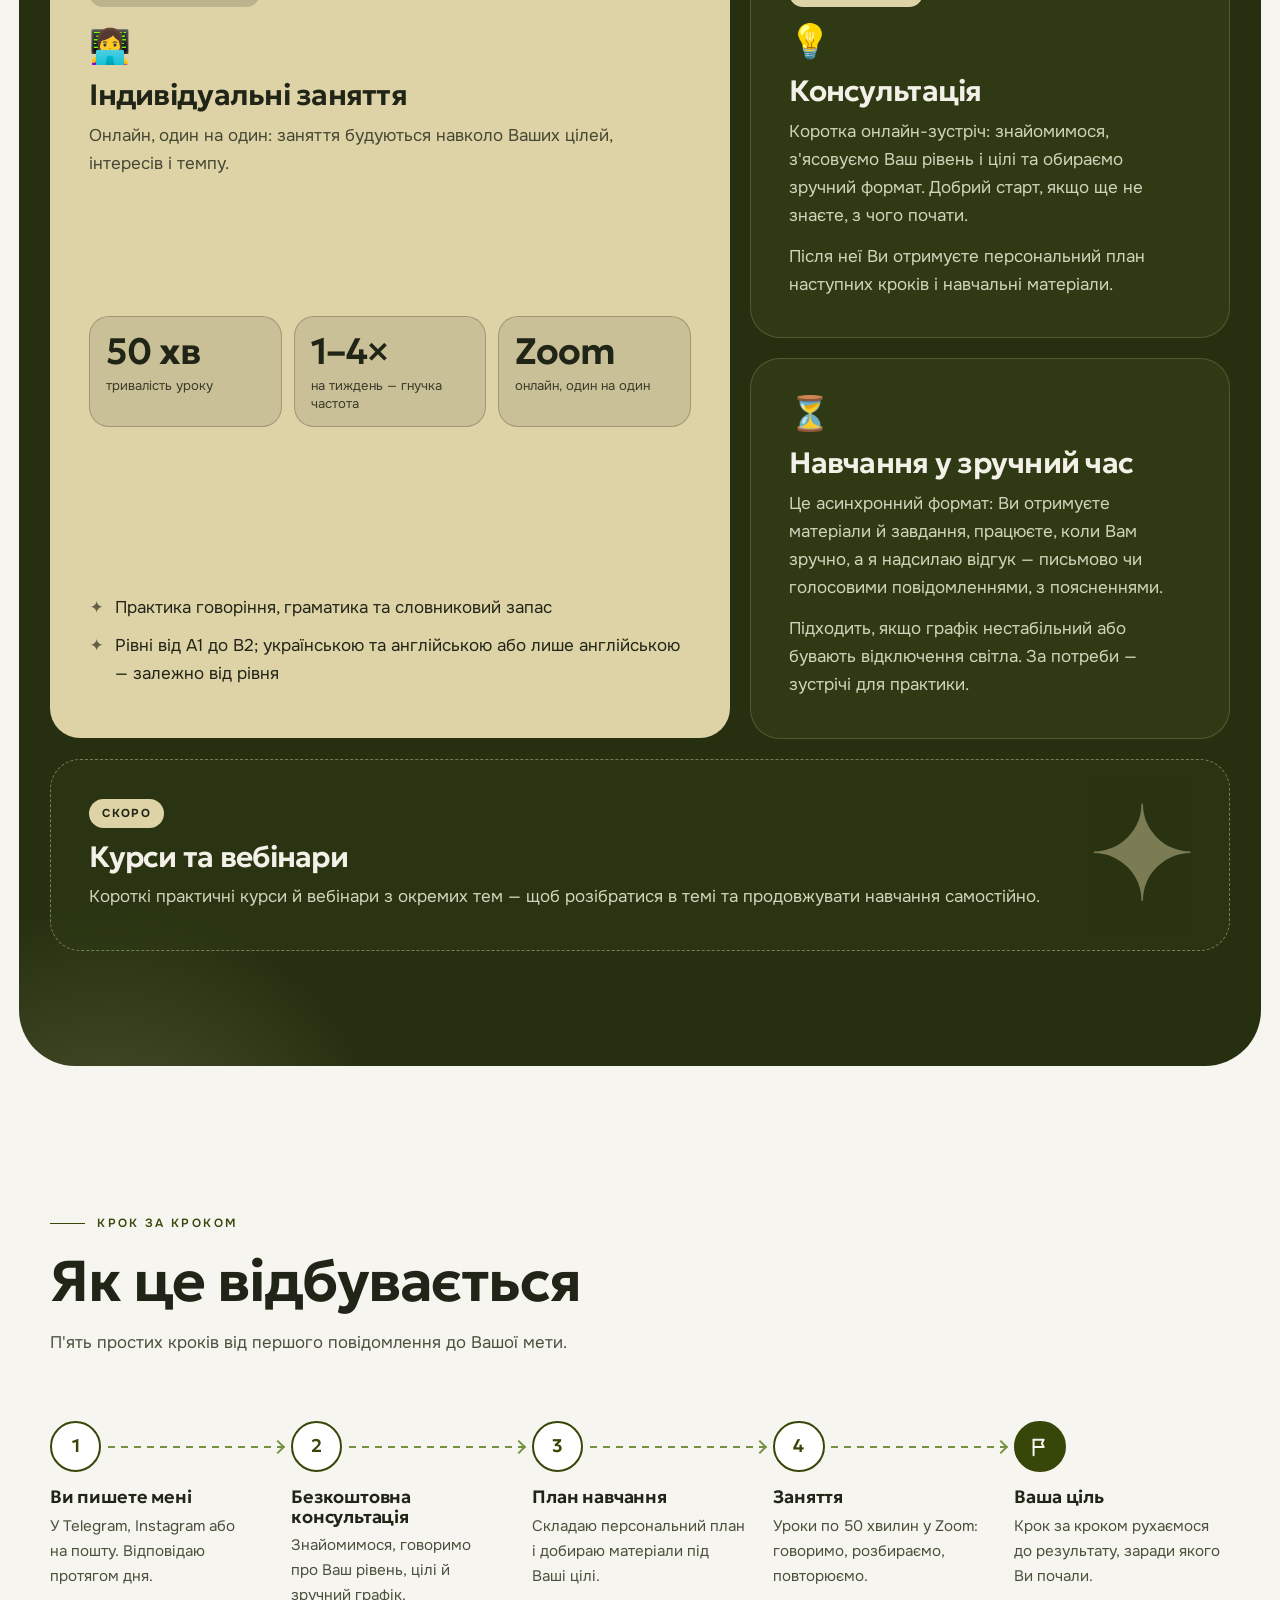
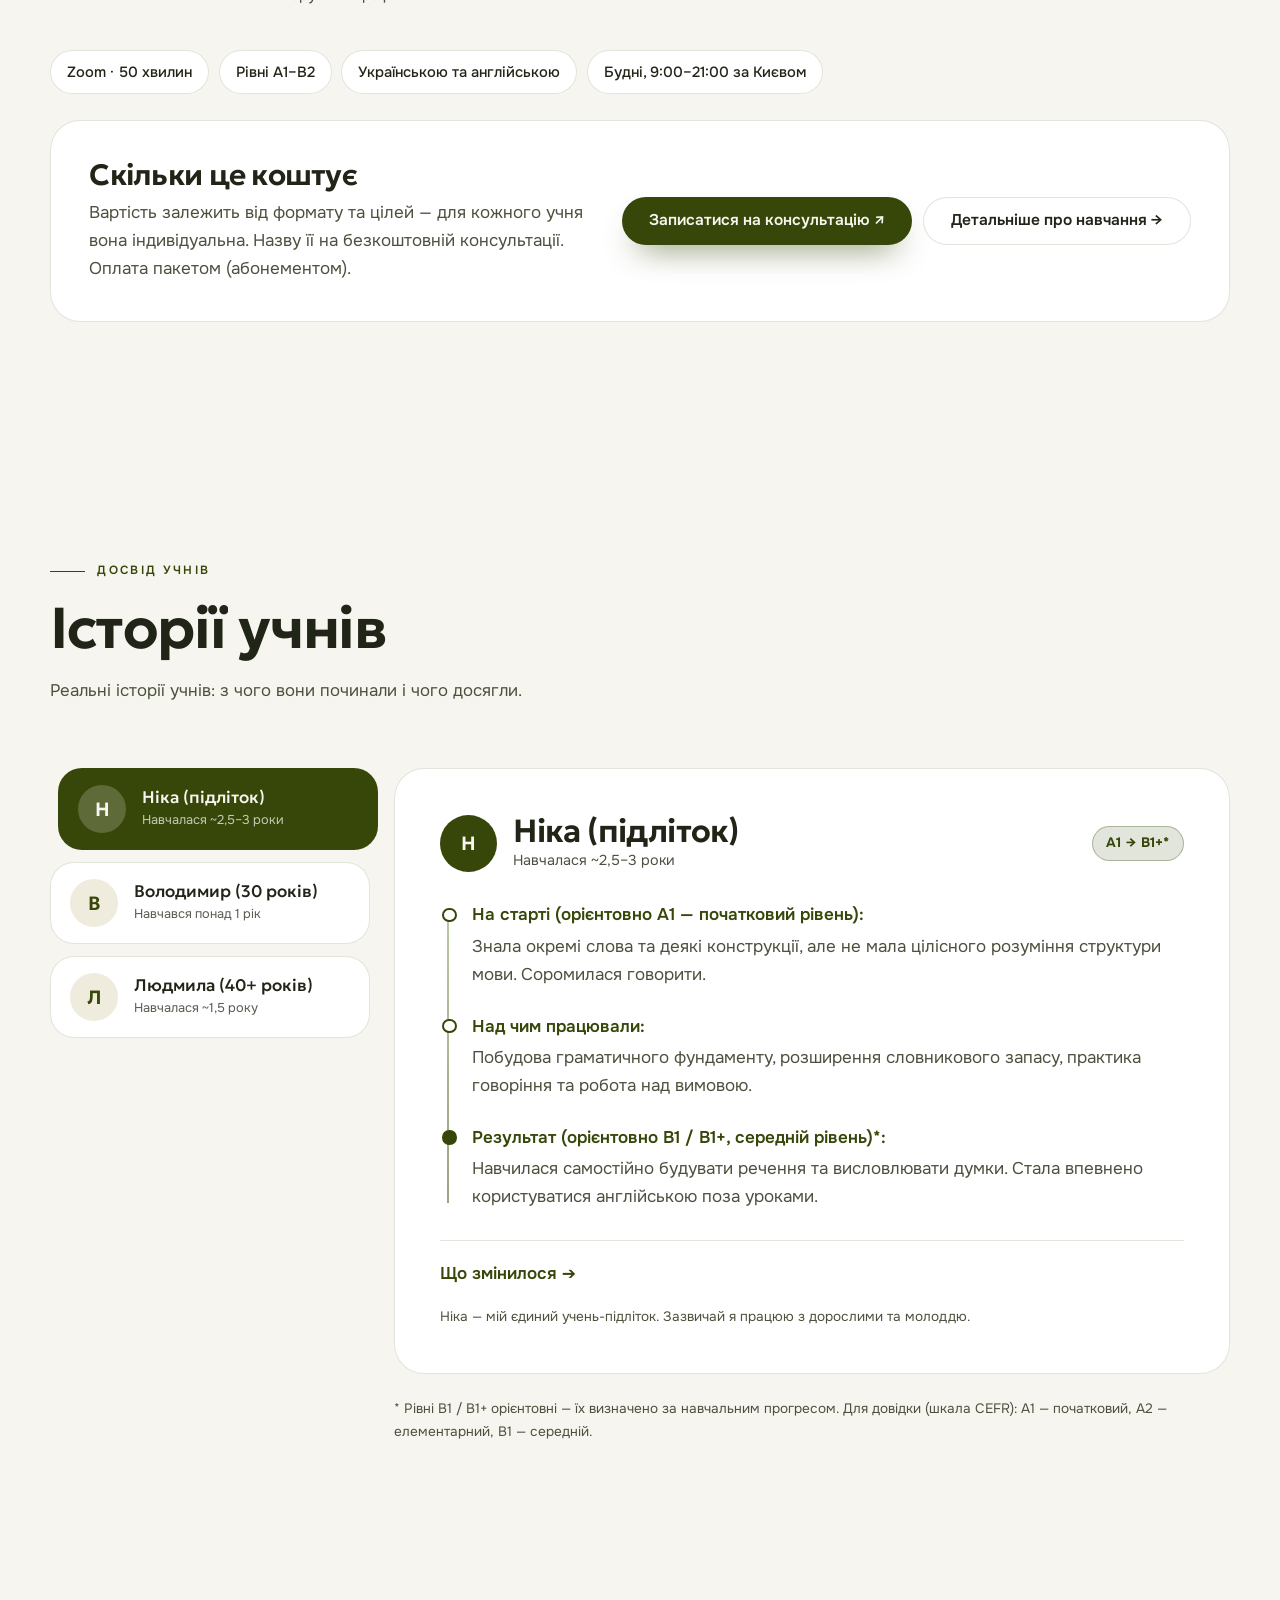
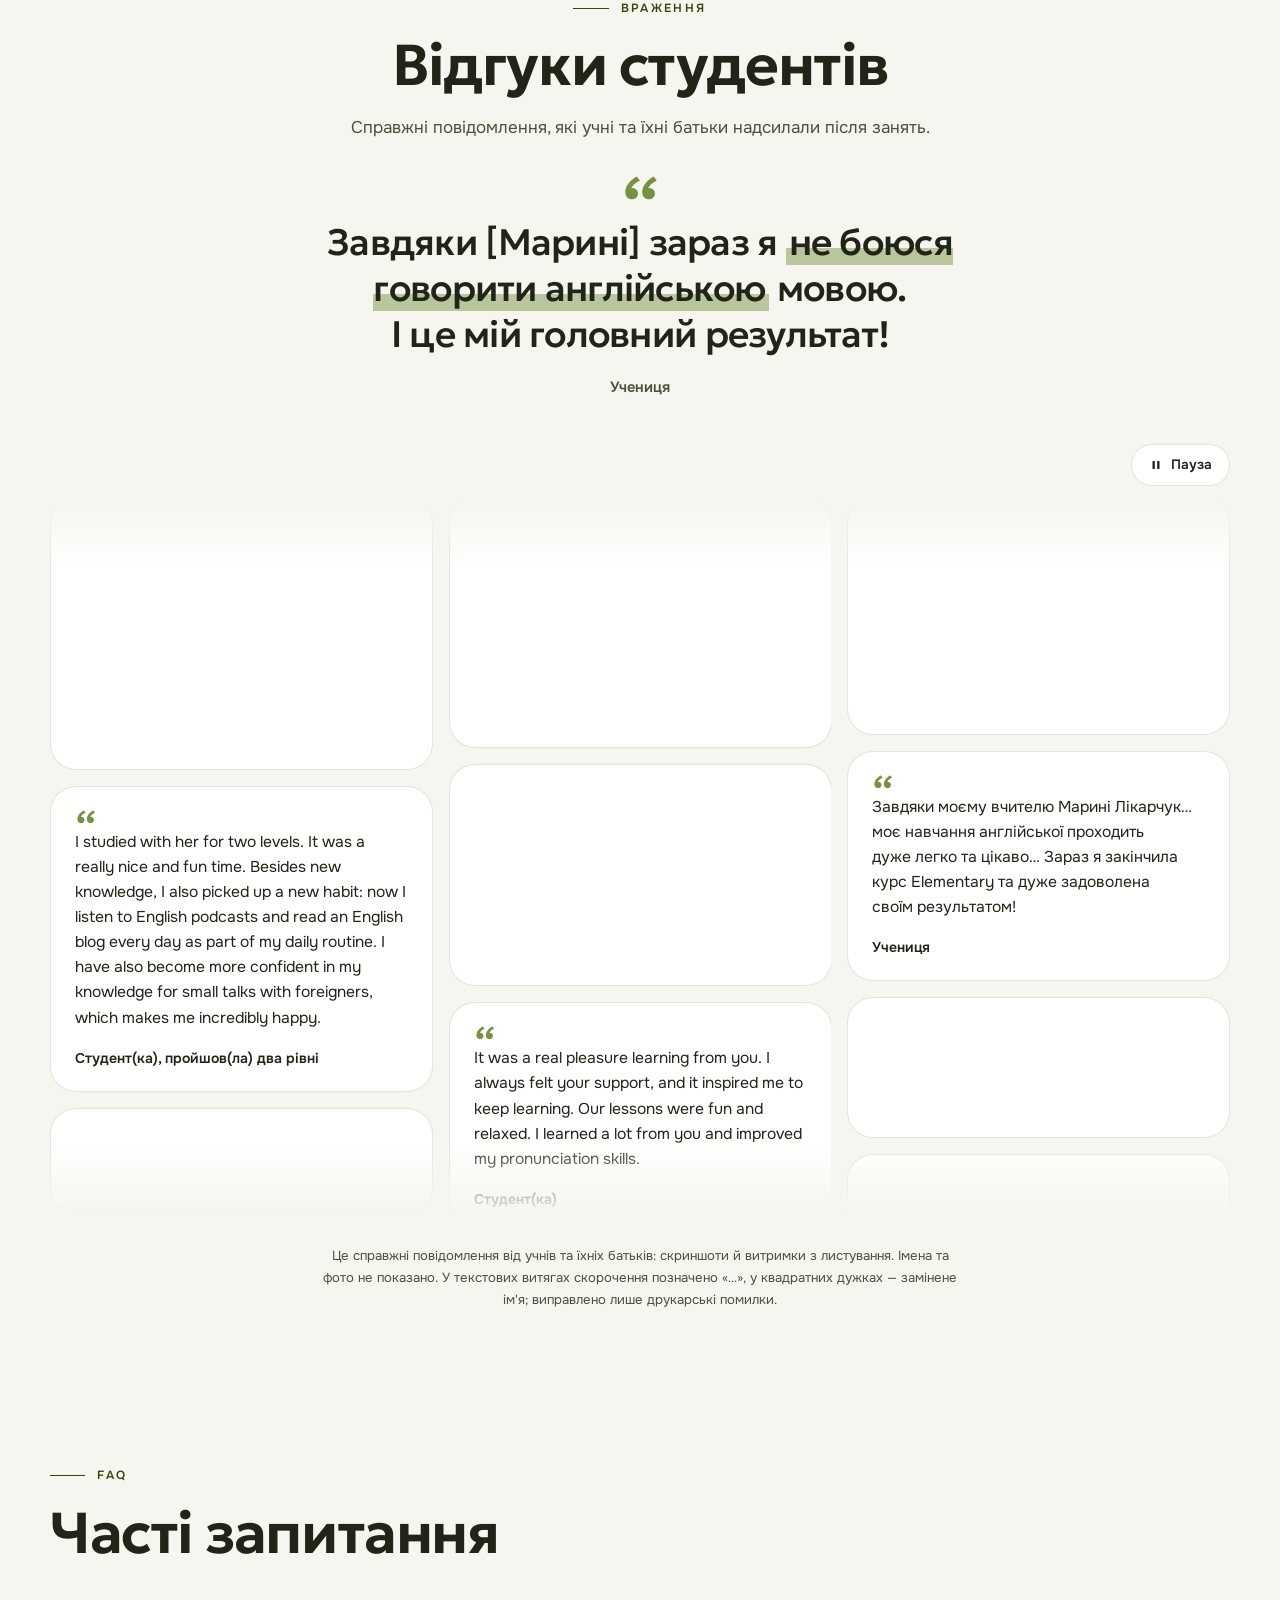
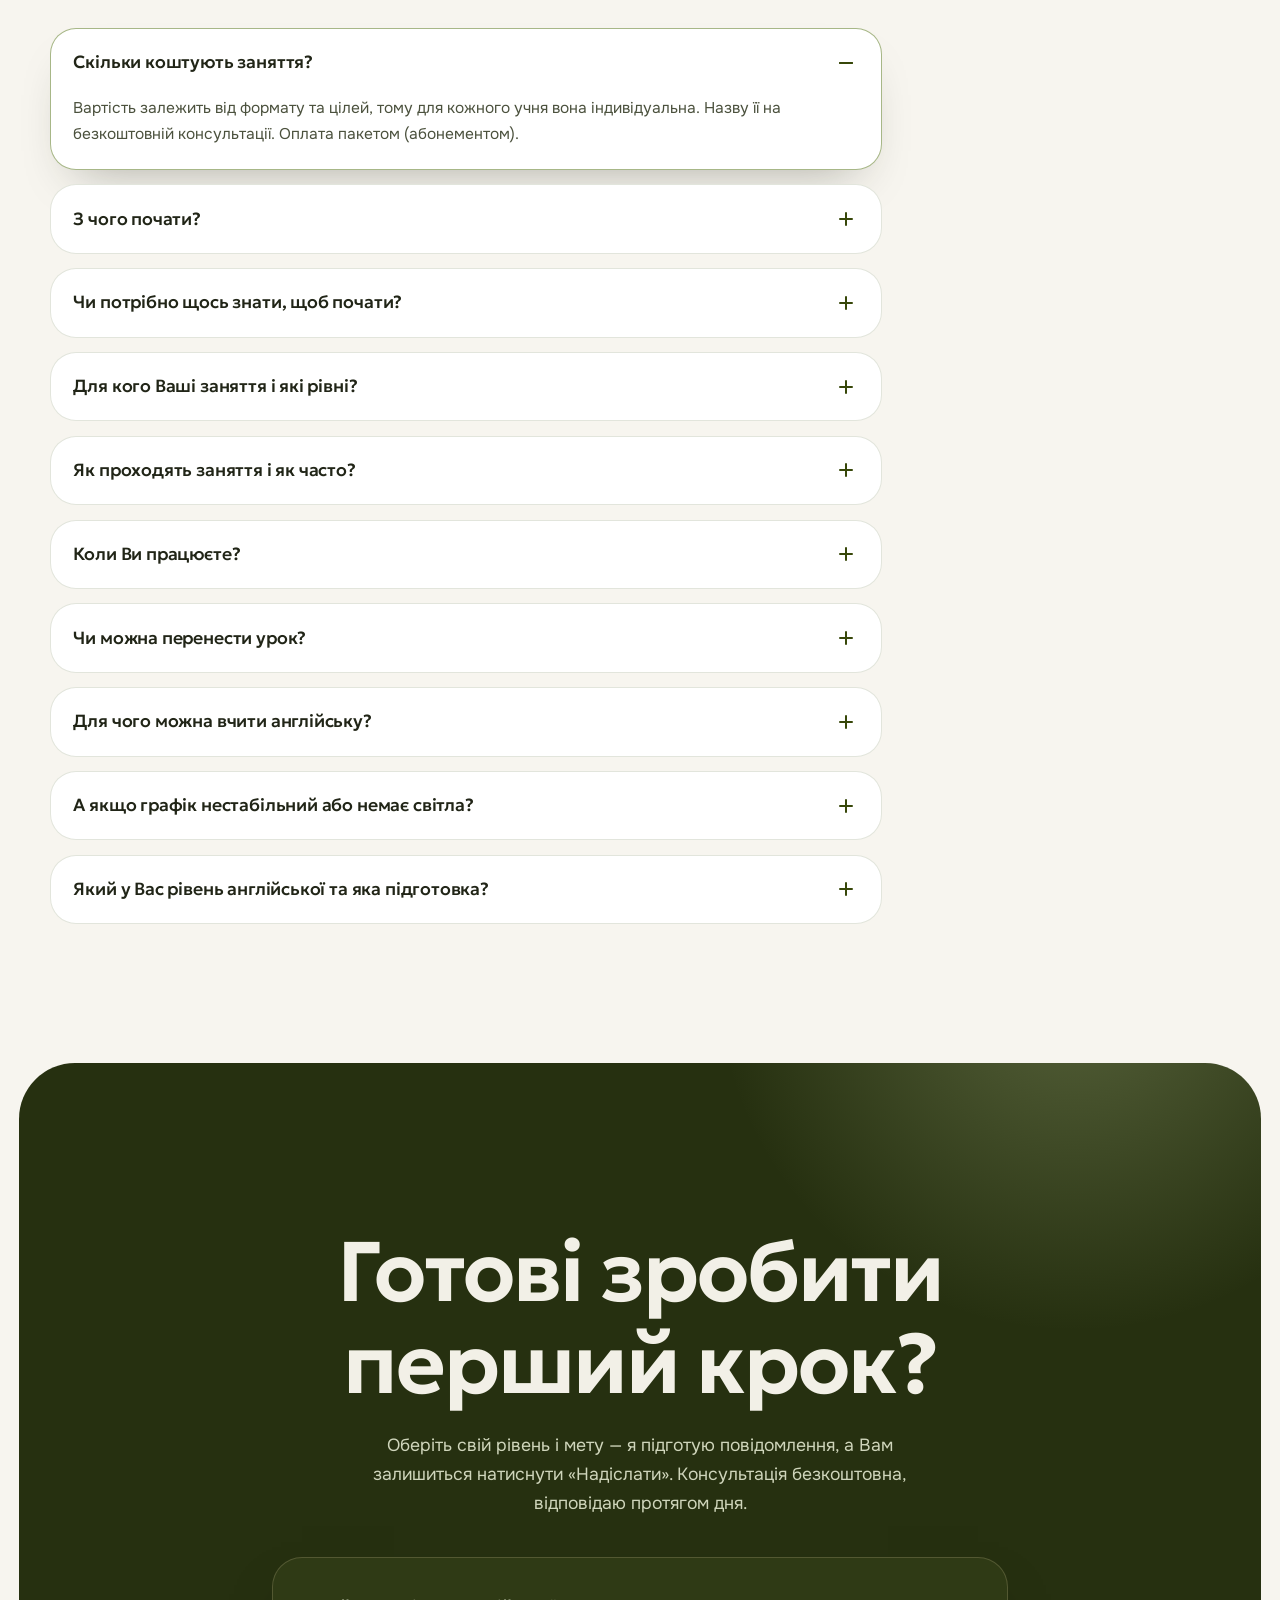
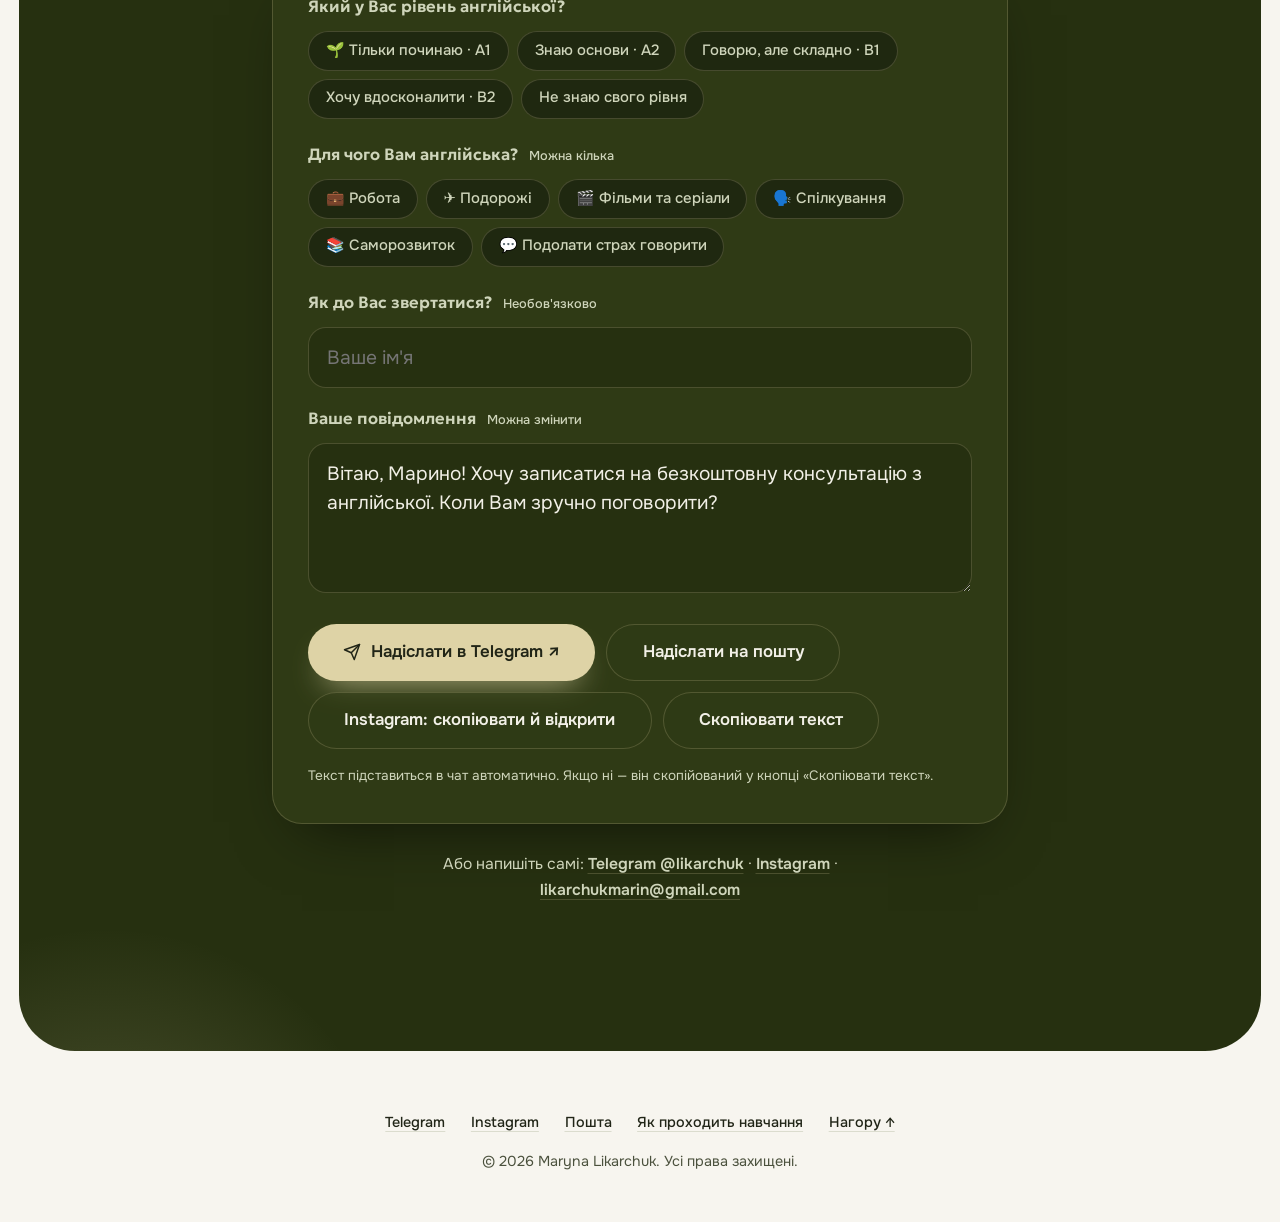
==== commit e8b655b7: "Update index.html" ====
--- a/index.html
+++ b/index.html
@@ -4,7 +4,7 @@
     <meta charset="UTF-8">
     <meta name="viewport" content="width=device-width, initial-scale=1.0, viewport-fit=cover">
     <title>Репетитор з англійської онлайн для дорослих — Maryna Likarchuk</title>
-    <meta name="description" content="Репетитор з англійської онлайн для дорослих: індивідуальні заняття 1:1 по 50 хвилин, у Вашому темпі та під Ваші цілі. Maryna Likarchuk — TESOL/TEFL-сертифікована менторка.">
+    <meta name="description" content="Репетитор з англійської онлайн для дорослих: індивідуальні заняття 1:1 по 50 хвилин (рівні A1–B2), безкоштовна консультація. Maryna Likarchuk — TESOL/TEFL-сертифікована менторка.">
     <meta name="theme-color" content="#212517">
     <meta name="color-scheme" content="light dark">
     <meta name="robots" content="index,follow,max-image-preview:large">
@@ -16,17 +16,17 @@
     <meta property="og:locale" content="uk_UA">
     <meta property="og:site_name" content="Maryna Likarchuk">
     <meta property="og:title" content="Репетитор з англійської онлайн для дорослих — Maryna Likarchuk">
-    <meta property="og:description" content="Англійська, у якій можна бути собою. Індивідуальні заняття для дорослих — у Вашому темпі, під Ваші цілі.">
+    <meta property="og:description" content="Індивідуальні онлайн-заняття з англійської для дорослих — у Вашому темпі, під Ваші цілі. Безкоштовна консультація.">
     <meta property="og:url" content="https://likarchukmarin-sketch.github.io/english/">
-    <meta property="og:image" content="https://likarchukmarin-sketch.github.io/english/your-photo.jpg">
-    <meta property="og:image:width" content="640">
-    <meta property="og:image:height" content="640">
+    <meta property="og:image" content="https://likarchukmarin-sketch.github.io/english/og-image.jpg">
+    <meta property="og:image:width" content="1200">
+    <meta property="og:image:height" content="630">
     <meta property="og:image:alt" content="Maryna Likarchuk">
     <meta property="og:image:type" content="image/jpeg">
-    <meta name="twitter:card" content="summary">
+    <meta name="twitter:card" content="summary_large_image">
     <meta name="twitter:title" content="Репетитор з англійської онлайн для дорослих — Maryna Likarchuk">
-    <meta name="twitter:description" content="Англійська, у якій можна бути собою. Індивідуальні заняття для дорослих.">
-    <meta name="twitter:image" content="https://likarchukmarin-sketch.github.io/english/your-photo.jpg">
+    <meta name="twitter:description" content="Індивідуальні онлайн-заняття з англійської для дорослих. Безкоштовна консультація.">
+    <meta name="twitter:image" content="https://likarchukmarin-sketch.github.io/english/og-image.jpg">
 
     <!-- Тема та заставка визначаються до першого малювання (без спалаху) -->
     <script>
@@ -51,483 +51,7 @@
     <link rel="preconnect" href="https://fonts.gstatic.com" crossorigin>
     <link href="https://fonts.googleapis.com/css2?family=Geologica:wght@400;500;600;700&family=Onest:wght@400;500;600&display=swap" rel="stylesheet">
 
-    <style>
-        /* ============ ТОКЕНИ ТА ТЕМИ ============ */
-        :root {
-            --bg:#F7F5EF; --bg2:#EFEBDD; --surface:#FFFFFF; --surface2:#F3F0E4;
-            --fg:#212517; --muted:#4b513d; --line:rgba(55,71,9,.14);
-            --accent:#374709; --accent2:#759242; --onaccent:#F7F5EF;
-            --glow1:rgba(117,146,66,.30); --glow2:rgba(222,211,166,.65);
-            --shadow:0 24px 50px -26px rgba(33,37,23,.38);
-            --font-head:'Geologica','Onest',system-ui,sans-serif;
-            --font-body:'Onest',system-ui,-apple-system,'Segoe UI',sans-serif;
-            --header-h:72px; color-scheme:light;
-            --ease:cubic-bezier(.2,.8,.2,1);
-        }
-        .dark {
-            color-scheme:dark;
-            --bg:#212517; --bg2:#1b1f12; --surface:#2b3122; --surface2:#343b2a;
-            --fg:#F2F0E7; --muted:#c3c6b4; --line:rgba(222,211,166,.16);
-            --accent:#B6C58E; --accent2:#DED3A6; --onaccent:#212517;
-            --glow1:rgba(117,146,66,.40); --glow2:rgba(222,211,166,.13);
-            --shadow:0 28px 60px -30px rgba(0,0,0,.75);
-        }
-        /* Інверсні «плити»: у темній темі — пісочні, у світлій — глибокі зелені */
-        .dark .inv {
-            --bg:#DED3A6; --bg2:#d3c88f; --surface:#EDE7C8; --surface2:#F4F0DA;
-            --fg:#212517; --muted:#454a2c; --line:rgba(33,37,23,.18);
-            --accent:#374709; --accent2:#5b7a28; --onaccent:#F7F5EF;
-            --shadow:0 28px 50px -30px rgba(33,37,23,.5);
-        }
-        html:not(.dark) .inv {
-            --bg:#263010; --bg2:#1f2810; --surface:#2f3a15; --surface2:#39461c;
-            --fg:#F2F0E7; --muted:#cfd5bb; --line:rgba(222,211,166,.2);
-            --accent:#DED3A6; --accent2:#B6C58E; --onaccent:#212517;
-            --shadow:0 28px 60px -30px rgba(0,0,0,.65);
-        }
-
-        /* ============ БАЗА ============ */
-        *,*::before,*::after { box-sizing:border-box; }
-        html { scroll-behavior:smooth; scroll-padding-top:5.5rem; -webkit-text-size-adjust:100%; }
-        body { margin:0; background:var(--bg); color:var(--fg); font-family:var(--font-body); font-size:17px; line-height:1.65; overflow-x:hidden; -webkit-font-smoothing:antialiased; transition:background-color .5s,color .5s; }
-        img { max-width:100%; display:block; }
-        a { color:inherit; text-decoration:none; }
-        button { font:inherit; color:inherit; cursor:pointer; background:none; border:0; padding:0; }
-        h1,h2,h3 { font-family:var(--font-head); font-weight:600; letter-spacing:-.025em; line-height:1.08; margin:0; }
-        p { margin:0; text-wrap:pretty; }
-        h1,h2,h3 { text-wrap:balance; }
-        .nb { white-space:nowrap; }
-        ::selection { background:var(--accent); color:var(--onaccent); }
-        .sr-only { position:absolute; width:1px; height:1px; padding:0; margin:-1px; overflow:hidden; clip:rect(0,0,0,0); white-space:nowrap; border:0; }
-        .skip { position:fixed; left:1rem; top:-4rem; z-index:400; padding:.8rem 1.2rem; border-radius:999px; background:var(--accent); color:var(--onaccent); font-weight:600; transition:top .2s; }
-        .skip:focus { top:1rem; }
-        main:focus { outline:none; }
-        .container { width:min(1180px,100% - 3rem); margin-inline:auto; }
-        .sect { position:relative; padding:clamp(4.5rem,9vw,8rem) 0; }
-        .muted { color:var(--muted); }
-        :focus-visible { outline:2px solid var(--accent2); outline-offset:3px; border-radius:6px; }
-
-        .kicker { display:inline-flex; align-items:center; gap:.75rem; font-size:.74rem; font-weight:600; letter-spacing:.2em; text-transform:uppercase; color:var(--accent); }
-        .kicker::before { content:""; width:2.2rem; height:1px; background:currentColor; transform-origin:left; transition:transform .9s var(--ease) .25s; }
-        .js .kicker::before { transform:scaleX(0); }
-        .js .kicker.in::before { transform:scaleX(1); }
-        .h2 { font-size:clamp(2rem,4.6vw,3.6rem); margin:1rem 0 1.1rem; }
-        .sec-head { max-width:46rem; margin-bottom:clamp(2.2rem,5vw,4rem); }
-        .sec-head p { color:var(--muted); font-size:1.05rem; }
-
-        /* ============ ПОЯВА ПРИ СКРОЛІ ============ */
-        .js .rv { opacity:0; transform:translateY(30px); transition:opacity .95s var(--ease),transform .95s var(--ease); transition-delay:calc(var(--d,0) * 90ms); }
-        .js .rv.l { transform:translateX(-40px); }
-        .js .rv.r { transform:translateX(40px); }
-        .js .rv.s { transform:scale(.93) translateY(24px); }
-        .js .rv.in { opacity:1; transform:none; }
-        .js .split .w { display:inline-block; overflow:hidden; vertical-align:top; padding:.1em .03em .16em; margin:-.1em -.03em -.16em; }
-        .js .split .wi { display:inline-block; transform:translateY(112%); opacity:0; filter:blur(6px); transition:transform 1s var(--ease),opacity 1s var(--ease),filter 1s var(--ease); transition-delay:calc(var(--i) * 55ms); }
-        .js .split.in .wi { transform:none; opacity:1; filter:none; }
-
-        .accent { color:var(--accent); font-style:normal; position:relative; white-space:nowrap; }
-        .js .accent .wi { background:linear-gradient(100deg,var(--accent) 0%,var(--accent2) 45%,var(--accent) 90%); background-size:220% 100%; -webkit-background-clip:text; background-clip:text; color:transparent; animation:shine 7s linear infinite; }
-        .accent::after { content:""; position:absolute; left:0; right:0; bottom:-.08em; height:.2em; background:var(--accent2); opacity:.7; -webkit-mask:url("data:image/svg+xml,%3Csvg xmlns='http://www.w3.org/2000/svg' viewBox='0 0 120 12' preserveAspectRatio='none'%3E%3Cpath d='M0 7c10-8 20 6 30-1s20-6 30 0 20 7 30 0 20-5 30 1' fill='none' stroke='%23000' stroke-width='3' stroke-linecap='round'/%3E%3C/svg%3E") center/100% 100% no-repeat; mask:url("data:image/svg+xml,%3Csvg xmlns='http://www.w3.org/2000/svg' viewBox='0 0 120 12' preserveAspectRatio='none'%3E%3Cpath d='M0 7c10-8 20 6 30-1s20-6 30 0 20 7 30 0 20-5 30 1' fill='none' stroke='%23000' stroke-width='3' stroke-linecap='round'/%3E%3C/svg%3E") center/100% 100% no-repeat; transform-origin:left; }
-        .js .accent::after { transform:scaleX(0); transition:transform 1s var(--ease) .9s; }
-        .js .split.in .accent::after { transform:scaleX(1); }
-        @keyframes shine { to { background-position:-220% 0; } }
-        @supports not ((-webkit-background-clip:text) or (background-clip:text)) { .js .accent .wi { color:var(--accent); background:none; animation:none; } }
-        @keyframes float { 0%,100% { transform:translateY(0); } 50% { transform:translateY(-7px); } }
-
-        /* ============ КНОПКИ ============ */
-        .btn { position:relative; display:inline-flex; align-items:center; justify-content:center; gap:.6rem; padding:.95rem 1.7rem; border-radius:999px; font-weight:600; font-size:.97rem; line-height:1; overflow:hidden; isolation:isolate; white-space:nowrap; transition:box-shadow .3s,background-color .3s,color .3s,border-color .3s,translate .25s var(--ease); }
-        .btn-primary { background:var(--accent); color:var(--onaccent); box-shadow:0 16px 32px -16px color-mix(in srgb,var(--accent) 85%,transparent); }
-        .btn-primary:hover { box-shadow:0 20px 40px -14px color-mix(in srgb,var(--accent) 90%,transparent); }
-        .btn-ghost { border:1px solid var(--line); background:color-mix(in srgb,var(--surface) 62%,transparent); color:var(--fg); }
-        .btn-ghost:hover { border-color:var(--accent2); }
-        .btn-sm { padding:.7rem 1.25rem; font-size:.88rem; }
-        .btn-lg { padding:1.2rem 2.2rem; font-size:1.05rem; }
-        .btn .rip { position:absolute; border-radius:50%; background:currentColor; opacity:.25; transform:scale(0); animation:rip .75s ease-out forwards; pointer-events:none; z-index:-1; }
-        @keyframes rip { to { transform:scale(1); opacity:0; } }
-
-        /* ============ ФОН: СВІТІННЯ ТА СІТКА ============ */
-        .bg { position:fixed; inset:0; z-index:-1; overflow:hidden; pointer-events:none; }
-        .blob { position:absolute; width:62vmax; height:62vmax; border-radius:50%; background:radial-gradient(circle at center,var(--g) 0,transparent 66%); will-change:transform; }
-        .b1 { --g:var(--glow1); top:-24vmax; left:-18vmax; animation:drift1 28s ease-in-out infinite alternate; }
-        .b2 { --g:var(--glow2); right:-26vmax; top:22vh; animation:drift2 34s ease-in-out infinite alternate; }
-        .b3 { --g:var(--glow1); bottom:-34vmax; left:12vw; animation:drift1 40s ease-in-out infinite alternate-reverse; }
-        @keyframes drift1 { to { transform:translate(8vmax,6vmax) scale(1.12); } }
-        @keyframes drift2 { to { transform:translate(-7vmax,-5vmax) scale(.92); } }
-        .dots { position:absolute; inset:0; background-image:radial-gradient(color-mix(in srgb,var(--fg) 14%,transparent) 1px,transparent 1.3px); background-size:26px 26px; -webkit-mask-image:radial-gradient(ellipse at 50% 25%,#000 0,transparent 72%); mask-image:radial-gradient(ellipse at 50% 25%,#000 0,transparent 72%); opacity:.55; }
-        #liquid { position:fixed; inset:0; width:100%; height:100%; z-index:5; pointer-events:none; }
-        @media (hover:none) { #liquid { display:none; } }
-        .wave { position:fixed; width:18px; height:18px; margin:-9px 0 0 -9px; border-radius:50%; border:1.5px solid var(--accent2); pointer-events:none; z-index:9998; animation:wave 1s var(--ease) forwards; }
-        .wave.w2 { animation-delay:.12s; opacity:.6; }
-        .wave.sm { position:absolute; z-index:0; width:14px; height:14px; margin:-7px 0 0 -7px; animation-duration:1.5s; border-width:1px; }
-        @keyframes wave { 0% { transform:scale(.3); opacity:.9; } 100% { transform:scale(8); opacity:0; } }
-        #progress { position:fixed; top:0; left:0; right:0; height:2px; z-index:70; transform-origin:left; transform:scaleX(0); background:linear-gradient(90deg,var(--accent2),var(--accent)); }
-
-        /* ============ ЗАСТАВКА З КИЦЕЮ ============ */
-        #intro { position:fixed; inset:0; z-index:300; display:flex; flex-direction:column; align-items:center; justify-content:center; gap:1.4rem; background:var(--bg); transition:opacity .8s cubic-bezier(.4,0,.2,1),transform .8s cubic-bezier(.4,0,.2,1),filter .8s,visibility 0s .8s; animation:introFailsafe .01s linear 6s forwards; }
-        .skip-intro #intro { display:none; }
-        #intro { cursor:pointer; }
-        #intro.hide { opacity:0; transform:scale(1.04); filter:blur(10px); visibility:hidden; pointer-events:none; }
-        @keyframes introFailsafe { to { opacity:0; visibility:hidden; pointer-events:none; } }
-        .intro-card { background:#fff; border-radius:30px; padding:16px; box-shadow:0 30px 70px -30px rgba(0,0,0,.5); animation:float 4s ease-in-out infinite; }
-        .intro-card img { width:clamp(190px,58vw,280px); height:auto; mix-blend-mode:multiply; }
-        .intro-text { font-family:var(--font-head); font-size:.72rem; letter-spacing:.28em; text-transform:uppercase; color:var(--accent); }
-        .intro-bar { width:min(220px,50vw); height:3px; border-radius:3px; background:var(--line); overflow:hidden; }
-        .intro-bar i { display:block; height:100%; background:var(--accent); transform-origin:left; transform:scaleX(0); animation:bar 1.4s cubic-bezier(.4,0,.2,1) forwards; }
-        @keyframes bar { to { transform:scaleX(1); } }
-
-        /* ============ ШНУРОК-ПЕРЕМИКАЧ ТЕМИ ============ */
-        #pullCord { position:fixed; top:0; right:1.5rem; z-index:100; display:flex; flex-direction:column; align-items:center; cursor:grab; user-select:none; -webkit-user-select:none; touch-action:none; outline:none; -webkit-tap-highlight-color:transparent; }
-        @media (min-width:640px) { #pullCord { right:3rem; } }
-        #cordLine { width:2px; height:64px; background:var(--accent); transition:background-color .5s; }
-        #cordHandle { width:44px; height:44px; margin-top:-4px; border-radius:50%; border:2px solid var(--accent); background:var(--bg); color:var(--accent); box-shadow:0 10px 22px -8px rgba(0,0,0,.5); display:grid; place-items:center; transition:transform .3s,background-color .5s; }
-        #pullCord:hover #cordHandle { transform:scale(1.08); }
-        #pullCord:active #cordHandle { transform:scale(.95); }
-        #pullCord:focus-visible #cordHandle { outline:2px solid var(--accent2); outline-offset:3px; }
-        .cord-label { margin-top:.5rem; padding:.25rem .65rem; border-radius:999px; font-size:12px; font-weight:700; letter-spacing:.08em; text-transform:uppercase; background:color-mix(in srgb,var(--bg) 88%,transparent); border:1px solid var(--line); color:var(--accent); white-space:nowrap; }
-        @media (max-width:899px) { .cord-label { display:none; } }
-        .ic-sun { display:none; } .dark .ic-sun { display:block; } .dark .ic-moon { display:none; }
-        @keyframes cordNudge { 0%,100% { height:64px; } 35% { height:88px; } 65% { height:72px; } }
-        .cord-nudge #cordLine { animation:cordNudge 1.3s ease-in-out .4s 3; }
-        ::view-transition-old(root),::view-transition-new(root) { animation:none; mix-blend-mode:normal; }
-        ::view-transition-old(root) { z-index:1; } ::view-transition-new(root) { z-index:2; }
-
-        /* ============ ШАПКА ТА МЕНЮ ============ */
-        .hdr { position:fixed; top:0; left:0; right:0; z-index:50; transition:background-color .4s,border-color .4s,backdrop-filter .4s; border-bottom:1px solid transparent; }
-        .hdr.scrolled { background:color-mix(in srgb,var(--bg) 80%,transparent); -webkit-backdrop-filter:blur(16px) saturate(1.2); backdrop-filter:blur(16px) saturate(1.2); border-color:var(--line); }
-        .hdr-in { height:var(--header-h); display:flex; align-items:center; justify-content:space-between; gap:1rem; padding-right:clamp(3.75rem,6vw,5rem); }
-        .logo { font-family:var(--font-head); font-weight:600; font-size:1.2rem; letter-spacing:-.02em; white-space:nowrap; }
-        .logo span { color:var(--accent); }
-        .nav { display:flex; gap:clamp(1rem,2vw,2rem); font-size:.9rem; font-weight:500; }
-        .nav a { position:relative; padding:.3rem 0; }
-        .nav a::after { content:""; position:absolute; left:0; right:0; bottom:0; height:1px; background:var(--accent2); transform:scaleX(0); transform-origin:right; transition:transform .4s var(--ease); }
-        .nav a:hover::after { transform:scaleX(1); transform-origin:left; }
-        .hdr-right { display:flex; align-items:center; gap:.75rem; }
-        .burger { display:none; width:44px; height:44px; border-radius:50%; border:1px solid var(--line); background:color-mix(in srgb,var(--surface) 70%,transparent); position:relative; }
-        .burger span { position:absolute; left:12px; right:12px; height:2px; border-radius:2px; background:var(--fg); transition:transform .35s var(--ease),top .35s var(--ease); }
-        .burger span:nth-child(1) { top:17px; } .burger span:nth-child(2) { top:25px; }
-        .burger[aria-expanded="true"] span:nth-child(1) { top:21px; transform:rotate(45deg); }
-        .burger[aria-expanded="true"] span:nth-child(2) { top:21px; transform:rotate(-45deg); }
-        @media (max-width:1099px) { .hdr-cta { display:none; } }
-        @media (max-width:899px) { .burger { display:block; } .nav { display:none; } }
-        .mmenu { position:fixed; inset:0; z-index:45; display:flex; flex-direction:column; justify-content:center; padding:6rem 4.75rem 3rem 1.75rem; background:color-mix(in srgb,var(--bg) 95%,transparent); -webkit-backdrop-filter:blur(20px); backdrop-filter:blur(20px); opacity:0; visibility:hidden; transition:opacity .4s,visibility 0s .4s; }
-        .mmenu.open { opacity:1; visibility:visible; transition-delay:0s; }
-        .mmenu a.ml { font-family:var(--font-head); font-weight:600; font-size:clamp(1.8rem,8vw,2.6rem); letter-spacing:-.02em; padding:.4rem 0; border-bottom:1px solid var(--line); opacity:0; transform:translateY(18px); transition:opacity .5s var(--ease),transform .5s var(--ease); transition-delay:calc(var(--i) * 60ms + 100ms); }
-        .mmenu.open a.ml { opacity:1; transform:none; }
-        .mmenu .btn { margin-top:2rem; align-self:flex-start; }
-        @media (min-width:900px) { .mmenu { display:none; } }
-
-        /* ============ КАРТКИ, СПОТЛАЙТ ============ */
-        .card { position:relative; border-radius:30px; padding:clamp(1.5rem,3vw,2.4rem); background:var(--surface); border:1px solid var(--line); transition:translate .45s var(--ease),box-shadow .45s; }
-        .card:hover { translate:0 -4px; box-shadow:var(--shadow); }
-        .card h3 { font-size:clamp(1.3rem,2.3vw,1.85rem); margin:1rem 0 .7rem; }
-        .card p { color:var(--muted); }
-        .card p + p { margin-top:.8rem; }
-        .fill { background:var(--accent); color:var(--onaccent); border-color:transparent; --muted:color-mix(in srgb,var(--onaccent) 80%,transparent); --sp1:var(--onaccent); --sp2:var(--onaccent); --line:color-mix(in srgb,var(--onaccent) 25%,transparent); }
-        .spot { position:relative; isolation:isolate; overflow:hidden; --sp1:var(--accent); --sp2:var(--accent2); }
-        .spot::before { content:""; position:absolute; inset:0; z-index:-1; border-radius:inherit; pointer-events:none; opacity:0; transition:opacity .4s; background:radial-gradient(420px circle at var(--mx,50%) var(--my,50%),color-mix(in srgb,var(--sp1) 16%,transparent),transparent 70%); }
-        .spot::after { content:""; position:absolute; inset:0; border-radius:inherit; padding:1px; pointer-events:none; opacity:0; transition:opacity .4s; background:radial-gradient(260px circle at var(--mx,50%) var(--my,50%),color-mix(in srgb,var(--sp2) 75%,transparent),transparent 70%); -webkit-mask:linear-gradient(#000 0 0) content-box,linear-gradient(#000 0 0); -webkit-mask-composite:xor; mask:linear-gradient(#000 0 0) content-box exclude,linear-gradient(#000 0 0); mask-composite:exclude; }
-        .spot:hover::before,.spot:hover::after { opacity:1; }
-        .bento { display:grid; grid-template-columns:repeat(12,minmax(0,1fr)); gap:1.25rem; }
-        .cell { display:flex; }
-        .cell > .card { flex:1; }
-        .tilt3d { perspective:1100px; }
-        .pwrap { transition:transform .6s var(--ease); transform-style:preserve-3d; will-change:transform; }
-        .ghost-num { font-family:var(--font-head); font-weight:700; line-height:.85; font-size:clamp(4.5rem,10vw,8rem); color:transparent; -webkit-text-stroke:1.5px currentColor; opacity:.45; letter-spacing:-.04em; }
-        .deco { position:absolute; pointer-events:none; z-index:-1; }
-        .rings { right:-60px; bottom:-60px; width:260px; height:260px; border-radius:50%; background:repeating-radial-gradient(circle,transparent 0 22px,color-mix(in srgb,var(--accent2) 35%,transparent) 22px 23px); -webkit-mask-image:radial-gradient(circle,#000 30%,transparent 72%); mask-image:radial-gradient(circle,#000 30%,transparent 72%); }
-        .sparkles { right:1.5rem; top:1.5rem; font-size:1.6rem; color:var(--accent2); opacity:.7; }
-
-        /* ============ ПЛИТИ (ІНВЕРСНІ СЕКЦІЇ) ============ */
-        .slab { margin:clamp(.5rem,2vw,1.5rem) clamp(.5rem,1.5vw,1.25rem); border-radius:clamp(28px,4.5vw,56px); background:var(--bg); color:var(--fg); overflow:hidden; overflow:clip; isolation:isolate; transition:background-color .5s,color .5s; }
-        .slab::before { content:""; position:absolute; z-index:-1; width:62%; aspect-ratio:1; right:-16%; top:-30%; border-radius:50%; pointer-events:none; background:radial-gradient(circle,color-mix(in srgb,var(--accent2) 34%,transparent),transparent 66%); }
-        .slab::after { content:""; position:absolute; z-index:-1; width:50%; aspect-ratio:1; left:-18%; bottom:-30%; border-radius:50%; pointer-events:none; background:radial-gradient(circle,color-mix(in srgb,var(--accent) 22%,transparent),transparent 66%); }
-
-        /* ============ ГЕРОЙ ============ */
-        .hero { min-height:100svh; display:flex; align-items:center; padding:calc(var(--header-h) + 1.5rem) 0 4.5rem; position:relative; }
-        .hero-grid { display:grid; grid-template-columns:1.15fr .85fr; gap:clamp(2rem,5vw,5rem); align-items:center; }
-        .badge { display:inline-flex; align-items:center; gap:.5rem; padding:.5rem 1rem; border-radius:999px; border:1px solid var(--line); background:color-mix(in srgb,var(--surface) 70%,transparent); font-size:.78rem; font-weight:600; letter-spacing:.03em; color:var(--accent); }
-        .badge { max-width:100%; text-wrap:balance; }
-        @media (max-width:560px) { .badge { border-radius:18px; line-height:1.45; } }
-        .hero-title { font-size:clamp(2.7rem,6.6vw,5.6rem); margin:1.5rem 0 1.6rem; }
-        .lead { font-size:clamp(1.02rem,1.5vw,1.2rem); color:var(--muted); max-width:34em; }
-        .cta-row { display:flex; flex-wrap:wrap; gap:1rem; margin-top:2.2rem; }
-        .stage { position:relative; width:min(380px,100%); margin-inline:auto; perspective:1100px; }
-        .pcard { border-radius:34px; padding:2.2rem 2rem; display:flex; flex-direction:column; align-items:center; text-align:center; background:color-mix(in srgb,var(--surface) 93%,transparent); border:1px solid var(--line); box-shadow:var(--shadow); transform-style:preserve-3d; }
-        .pcard.spot { overflow:visible; isolation:auto; }
-        .avatar { position:relative; width:128px; height:128px; border-radius:50%; padding:4px; margin-bottom:1.3rem; border:2px solid color-mix(in srgb,var(--accent2) 55%,transparent); transform:translateZ(60px); }
-        .avatar img { width:100%; height:100%; object-fit:cover; border-radius:50%; }
-        .dot { position:absolute; right:6px; bottom:6px; width:20px; height:20px; border-radius:50%; background:var(--accent2); border:4px solid var(--surface); }
-        .dot::after { content:""; position:absolute; inset:-4px; border-radius:50%; background:var(--accent2); animation:ping 2s ease-out infinite; z-index:-1; }
-        @keyframes ping { 0% { transform:scale(.8); opacity:.7; } 80%,100% { transform:scale(2.2); opacity:0; } }
-        .pname { font-family:var(--font-head); font-weight:600; letter-spacing:-.025em; line-height:1.1; font-size:1.65rem; transform:translateZ(50px); }
-        .prole { font-size:.9rem; font-weight:600; color:var(--accent); margin:.2rem 0 1rem; transform:translateZ(40px); }
-        .pdesc { font-size:.93rem; color:var(--muted); margin-bottom:1.6rem; transform:translateZ(30px); }
-        .pactions { position:relative; display:flex; gap:.6rem; width:100%; transform:translateZ(45px); }
-        .pactions .btn-primary { flex:1; padding-inline:1rem; }
-        .btn-icon { flex:none; width:3.1rem; padding:0; }
-        .copy-tip { position:absolute; right:0; bottom:calc(100% + 10px); padding:.35rem .75rem; border-radius:999px; background:var(--fg); color:var(--bg); font-size:.78rem; font-weight:600; white-space:nowrap; opacity:0; translate:0 6px; transition:opacity .25s,translate .25s var(--ease); pointer-events:none; }
-        .copy-tip.on { opacity:1; translate:0 0; }
-        .chip { position:absolute; padding:.5rem .95rem; border-radius:999px; background:var(--surface); border:1px solid var(--line); font-size:.8rem; font-weight:600; box-shadow:var(--shadow); white-space:nowrap; animation:float 5s ease-in-out infinite; z-index:2; }
-        .chip-row { display:contents; }
-        .chip1 { top:-30px; left:6%; } .chip2 { top:9%; right:-26px; animation-delay:-1.6s; } .chip3 { bottom:-30px; left:9%; animation-delay:-3.2s; }
-        @media (max-width:1099px) { .chip2 { right:-10px; } }
-        @media (max-width:899px) {
-            .chip-row { display:flex; flex-wrap:wrap; justify-content:center; gap:.5rem; margin-top:1.1rem; }
-            .chip { position:static; animation:none; translate:none !important; }
-        }
-        .cue { position:absolute; left:50%; bottom:1.4rem; width:26px; height:42px; margin-left:-13px; border:1.5px solid var(--line); border-radius:20px; }
-        .cue::after { content:""; position:absolute; left:50%; top:8px; width:3px; height:8px; margin-left:-1.5px; border-radius:3px; background:var(--accent2); animation:cue 1.8s ease-in-out infinite; }
-        @keyframes cue { 0% { transform:translateY(0); opacity:1; } 80% { transform:translateY(14px); opacity:0; } 100% { opacity:0; } }
-
-        /* ============ БІГУЧИЙ РЯДОК ============ */
-        .marquee { overflow:hidden; padding:1.5rem 0; border-block:1px solid var(--line); -webkit-mask-image:linear-gradient(90deg,transparent,#000 8%,#000 92%,transparent); mask-image:linear-gradient(90deg,transparent,#000 8%,#000 92%,transparent); }
-        .track { display:flex; width:max-content; animation:scroll 46s linear infinite; }
-        .marquee:hover .track { animation-play-state:paused; }
-        .track span { font-family:var(--font-head); font-weight:600; font-size:clamp(1.8rem,4.6vw,3.6rem); letter-spacing:-.03em; white-space:nowrap; padding-right:2.2rem; display:inline-flex; align-items:center; gap:2.2rem; }
-        .track span:nth-child(even) { color:transparent; -webkit-text-stroke:1.2px var(--fg); }
-        .track span::after { content:"✦"; font-size:.5em; color:var(--accent2); -webkit-text-stroke:0; }
-        @keyframes scroll { to { transform:translateX(-50%); } }
-
-        /* ============ СТАТИСТИКА ============ */
-        .stats-grid { display:grid; grid-template-columns:repeat(3,1fr); }
-        .stat { padding:1rem clamp(1rem,3vw,2.5rem); border-left:1px solid var(--line); }
-        .stat:first-child { border-left:0; padding-left:0; }
-        .num { font-family:var(--font-head); font-weight:600; font-size:clamp(2.8rem,6.2vw,5.4rem); letter-spacing:-.04em; line-height:1; display:flex; align-items:baseline; flex-wrap:nowrap; white-space:nowrap; gap:0; font-variant-numeric:tabular-nums; }
-        .num .plus { color:var(--accent); margin-left:.04em; }
-        .stat-counter { display:inline-block; }
-        .num small { font-size:.32em; font-weight:500; letter-spacing:0; color:var(--accent); }
-        .num .u { font-size:.42em; font-weight:500; letter-spacing:-.01em; margin-left:.3em; }
-        .stat p { margin-top:.9rem; color:var(--muted); font-weight:500; }
-
-        /* ============ ПІДХІД ============ */
-        .approach-head { display:grid; grid-template-columns:1fr 1fr; gap:clamp(1.5rem,5vw,5rem); align-items:end; margin-bottom:clamp(2.2rem,5vw,4rem); }
-        .approach-head .h2 { margin-bottom:0; }
-        .approach-head p { color:var(--muted); font-size:1.08rem; }
-        .a1 { grid-column:span 5; grid-row:span 2; } .a2 { grid-column:span 7; } .a3 { grid-column:span 7; }
-        .a1 .card { display:flex; flex-direction:column; justify-content:space-between; min-height:380px; }
-        .a1 h3 { font-size:clamp(1.6rem,3vw,2.4rem); }
-
-        /* ============ ПРО МЕНЕ ============ */
-        .about-grid { display:grid; grid-template-columns:.8fr 1.2fr; gap:clamp(2rem,5vw,4.5rem); align-items:start; }
-        .portrait { position:sticky; top:6.5rem; border-radius:34px; overflow:hidden; aspect-ratio:4/5; background:var(--surface); border:1px solid var(--line); box-shadow:var(--shadow); }
-        .portrait img { width:100%; height:100%; object-fit:cover; object-position:center 20%; transform:scale(1.06); transition:transform 1.4s var(--ease); }
-        .portrait:hover img { transform:scale(1.12); }
-        .portrait::after { content:""; position:absolute; inset:0; background:linear-gradient(180deg,transparent 45%,rgba(20,24,12,.82)); }
-        .pcap { position:absolute; left:1.5rem; right:1.5rem; bottom:1.4rem; z-index:2; color:#F2F0E7; }
-        .pcap b { display:block; font-family:var(--font-head); font-size:1.4rem; font-weight:600; }
-        .pcap span { font-size:.85rem; opacity:.85; }
-        .about-list { display:grid; gap:.9rem; }
-        .acc { border-radius:26px; background:var(--surface); border:1px solid var(--line); transition:box-shadow .4s,border-color .4s; }
-        .acc:nth-child(even) { margin-left:clamp(0rem,3vw,2.5rem); }
-        .acc.open { box-shadow:var(--shadow); border-color:color-mix(in srgb,var(--accent2) 55%,var(--line)); }
-        .acc-head { width:100%; display:flex; align-items:center; gap:1rem; padding:1.1rem 1.3rem; text-align:left; }
-        .acc-ic { flex:none; width:2.7rem; height:2.7rem; border-radius:50%; display:grid; place-items:center; background:var(--bg2); font-size:1.25rem; }
-        .acc-t { flex:1; font-family:var(--font-head); font-weight:500; font-size:1.1rem; letter-spacing:-.01em; }
-        .acc-plus { flex:none; position:relative; width:1.6rem; height:1.6rem; }
-        .acc-plus::before,.acc-plus::after { content:""; position:absolute; left:50%; top:50%; width:14px; height:2px; margin:-1px 0 0 -7px; background:var(--accent); border-radius:2px; transition:transform .4s var(--ease); }
-        .acc-plus::after { transform:rotate(90deg); }
-        .acc.open .acc-plus::after { transform:rotate(0); }
-        .acc-body { display:grid; grid-template-rows:0fr; visibility:hidden; transition:grid-template-rows .5s var(--ease),visibility 0s .5s; }
-        .acc.open .acc-body { grid-template-rows:1fr; visibility:visible; transition-delay:0s; }
-        .acc-body > div { overflow:hidden; }
-        .about-cred { display:flex; gap:1rem; padding:1.3rem 1.4rem; border-radius:26px; margin-bottom:1rem; background:color-mix(in srgb,var(--accent2) 16%,var(--surface)); border:1px solid color-mix(in srgb,var(--accent2) 55%,var(--line)); box-shadow:var(--shadow); }
-        .about-cred h3, .mini h3 { font-size:1.12rem; font-weight:600; letter-spacing:-.01em; margin:.15rem 0 .4rem; }
-        .about-cred p, .mini p { color:var(--muted); font-size:.97rem; }
-        .about-cred p + p { margin-top:.5rem; }
-        .about-cred strong { color:var(--fg); font-weight:600; }
-        .certs { display:grid; grid-template-columns:1.35fr 1fr; gap:.8rem; margin-bottom:1rem; }
-        @media (max-width:520px) { .certs { grid-template-columns:1fr; } }
-        .cert { display:block; border-radius:22px; overflow:hidden; background:var(--surface); border:1px solid var(--line); transition:translate .4s var(--ease),box-shadow .4s; }
-        .cert[hidden] { display:none; }
-        .cert:hover { translate:0 -3px; box-shadow:var(--shadow); }
-        .cert img { display:block; width:100%; height:210px; object-fit:cover; object-position:top; background:#fff; }
-        .cert > span { display:block; padding:.7rem 1rem; font-size:.85rem; font-weight:600; color:var(--accent); }
-        .about-cred a { color:var(--accent); text-decoration:underline; text-underline-offset:3px; font-weight:600; }
-        .about-cards { display:grid; gap:.8rem; }
-        .mini { display:flex; gap:1rem; padding:1.1rem 1.3rem; border-radius:26px; background:var(--surface); border:1px solid var(--line); }
-        .acc-body p { padding:0 1.5rem 1.35rem 5.1rem; color:var(--muted); font-size:.97rem; }
-
-        /* ============ НАПРЯМКИ (СТОПКА КАРТОК) ============ */
-        .stack { display:grid; gap:1.5rem; }
-        .scard { position:sticky; top:calc(var(--header-h) + 1rem + var(--n) * 16px); display:grid; grid-template-columns:auto 1fr; gap:clamp(1.2rem,4vw,3.5rem); align-items:center; border-radius:34px; padding:clamp(1.6rem,4vw,3.4rem); min-height:clamp(260px,42vh,380px); border:1px solid var(--line); box-shadow:0 -18px 40px -26px rgba(0,0,0,.35); }
-        .scard.s1 { background:var(--accent); color:var(--onaccent); --muted:color-mix(in srgb,var(--onaccent) 80%,transparent); border-color:transparent; }
-        .scard.s2 { background:#9DB86B; color:#1a1f0e; --muted:#2a3217; border-color:transparent; }
-        .dark .scard.s2 { background:var(--accent2); color:#212517; --muted:#3a3f26; }
-        .scard.s3 { background:var(--surface); }
-        .scard .big { font-family:var(--font-head); font-weight:700; line-height:.85; font-size:clamp(3.6rem,9vw,7.5rem); letter-spacing:-.05em; opacity:.35; }
-        .scard h3 { font-size:clamp(1.55rem,3.2vw,2.5rem); margin-bottom:.9rem; }
-        .scard p { color:var(--muted); max-width:36em; }
-        .chips { display:flex; flex-wrap:wrap; gap:.6rem; margin-top:1.2rem; }
-        .chips span { padding:.5rem .95rem; border-radius:999px; font-size:.9rem; font-weight:500; background:color-mix(in srgb,#212517 10%,transparent); border:1px solid color-mix(in srgb,#212517 18%,transparent); }
-
-        /* ============ ФОРМАТИ ============ */
-        .f1 { grid-column:span 7; grid-row:span 2; } .f2 { grid-column:span 5; } .f3 { grid-column:span 5; } .f4 { grid-column:span 12; }
-        .f1 .card { display:flex; flex-direction:column; justify-content:space-between; gap:1.5rem; }
-        .facts { display:grid; grid-template-columns:repeat(3,1fr); gap:.75rem; }
-        .fact { padding:1rem 1rem .9rem; border-radius:20px; background:color-mix(in srgb,var(--onaccent) 10%,transparent); border:1px solid var(--line); }
-        .fact b { display:block; font-family:var(--font-head); font-weight:600; font-size:clamp(1.5rem,3vw,2.3rem); letter-spacing:-.03em; line-height:1; }
-        .fact span { display:block; margin-top:.5rem; font-size:.82rem; line-height:1.3; opacity:.85; }
-        .tag { display:inline-block; padding:.3rem .8rem; border-radius:999px; font-size:.72rem; font-weight:700; letter-spacing:.12em; text-transform:uppercase; background:color-mix(in srgb,var(--onaccent) 18%,transparent); }
-        .emoji { font-size:2.1rem; line-height:1; }
-        .ul { list-style:none; margin:1.2rem 0 0; padding:0; }
-        .ul li { display:flex; gap:.7rem; margin:.65rem 0; }
-        .ul li::before { content:"✦"; flex:none; color:var(--accent2); }
-        .fill .ul li::before { color:var(--onaccent); opacity:.65; }
-        .f4 .card { display:flex; align-items:center; justify-content:space-between; gap:2rem; border-style:dashed; border-color:color-mix(in srgb,var(--accent) 45%,transparent); background:color-mix(in srgb,var(--surface) 55%,transparent); }
-        .f4 .tag { background:var(--accent); color:var(--onaccent); }
-        .f4 h3 { margin-top:.8rem; }
-
-        /* ============ КЕЙСИ ============ */
-        .tabs { display:grid; grid-template-columns:minmax(240px,320px) 1fr; gap:1.5rem; align-items:start; }
-        .tablist { display:flex; flex-direction:column; gap:.75rem; }
-        .tab { display:flex; align-items:center; gap:1rem; width:100%; text-align:left; padding:1rem 1.2rem; border-radius:24px; background:var(--surface); border:1px solid var(--line); transition:background-color .35s,color .35s,translate .35s var(--ease),border-color .35s; }
-        .tab:hover { translate:4px 0; border-color:var(--accent2); }
-        .tab[aria-selected="true"] { background:var(--accent); color:var(--onaccent); border-color:transparent; translate:8px 0; }
-        .av { flex:none; width:3rem; height:3rem; border-radius:50%; display:grid; place-items:center; font-family:var(--font-head); font-weight:600; font-size:1.2rem; background:var(--bg2); color:var(--accent); transition:background-color .35s,color .35s; }
-        .tab[aria-selected="true"] .av { background:color-mix(in srgb,var(--onaccent) 20%,transparent); color:var(--onaccent); }
-        .tab b { display:block; font-family:var(--font-head); font-weight:500; font-size:1.05rem; line-height:1.2; }
-        .tab small { display:block; font-size:.8rem; opacity:.75; margin-top:.15rem; }
-        .panel { padding:clamp(1.5rem,3.5vw,2.8rem); }
-        .panel:not([hidden]) { animation:panelIn .6s var(--ease); }
-        @keyframes panelIn { from { opacity:0; transform:translateY(16px); } to { opacity:1; transform:none; } }
-        .panel-top { display:flex; flex-wrap:wrap; align-items:center; gap:1rem; margin-bottom:1.8rem; }
-        .lvl { margin-left:auto; flex:none; padding:.35rem .85rem; border-radius:999px; font-size:.85rem; font-weight:700; letter-spacing:.02em; white-space:nowrap; background:color-mix(in srgb,var(--accent) 14%,transparent); color:var(--accent); border:1px solid color-mix(in srgb,var(--accent) 32%,transparent); }
-        .panel:focus-visible { outline-offset:4px; border-radius:30px; }
-        .panel-top .av { width:3.6rem; height:3.6rem; background:var(--accent); color:var(--onaccent); }
-        .panel-top h3 { margin:0; font-size:clamp(1.4rem,2.6vw,2rem); }
-        .panel-top p { font-size:.9rem; margin:0; }
-        .steps { display:grid; gap:1.5rem; position:relative; padding-left:2rem; }
-        .steps::before { content:""; position:absolute; left:.45rem; top:.5rem; bottom:.5rem; width:2px; background:linear-gradient(var(--accent2),var(--accent)); opacity:.5; }
-        .step { position:relative; }
-        .step::before { content:""; position:absolute; left:-1.85rem; top:.4rem; width:.9rem; height:.9rem; border-radius:50%; background:var(--surface); border:2px solid var(--accent); }
-        .step:last-child::before { background:var(--accent); }
-        .step b { display:block; font-weight:600; color:var(--accent); margin-bottom:.2rem; }
-        .step p { color:var(--muted); }
-        .story { margin-top:1.8rem; border-top:1px solid var(--line); padding-top:1.2rem; }
-        .story summary { cursor:pointer; font-weight:600; color:var(--accent); list-style:none; display:inline-flex; gap:.5rem; }
-        .story summary::-webkit-details-marker { display:none; }
-        .story p { margin-top:.9rem; font-family:var(--font-head); font-weight:400; font-size:1.12rem; line-height:1.5; color:var(--fg); }
-        .footnote { margin-top:1.5rem; font-size:.85rem; color:var(--muted); }
-
-        /* ============ ВІДГУКИ ТА КОНТАКТИ ============ */
-        .rev { text-align:center; max-width:46rem; margin-inline:auto; }
-        .rev .kicker { justify-content:center; }
-        /* --- головна цитата --- */
-        .rev-featured { max-width:54rem; margin:2.4rem auto 0; text-align:center; }
-        .rev-featured blockquote { margin:0; }
-        .rev-featured blockquote::before { content:"\201C"; display:block; font-family:var(--font-head); font-size:5rem; line-height:.6; height:2.4rem; color:var(--accent2); }
-        .rev-featured p { font-family:var(--font-head); font-weight:500; font-size:clamp(1.4rem,3.2vw,2.3rem); line-height:1.25; letter-spacing:-.02em; text-wrap:balance; }
-        .rev-featured mark { color:inherit; padding:0 .08em; background:linear-gradient(transparent 62%,color-mix(in srgb,var(--accent2) 48%,transparent) 62%); }
-        .rev-featured figcaption { margin-top:1.1rem; font-size:.92rem; font-weight:600; color:var(--muted); }
-        /* --- стіна відгуків --- */
-        .rev-wall { position:relative; margin-top:2.8rem; }
-        .rev-ctl { display:flex; align-items:center; justify-content:flex-end; gap:.6rem; min-height:2.7rem; margin-bottom:.6rem; }
-        .rev-count { margin-right:auto; font-size:.88rem; font-weight:600; color:var(--muted); font-variant-numeric:tabular-nums; }
-        .rev-nav { display:flex; gap:.5rem; }
-        .rev-btn { width:2.7rem; height:2.7rem; border-radius:50%; border:1px solid var(--line); background:var(--surface); display:grid; place-items:center; transition:border-color .3s,translate .25s var(--ease); }
-        .rev-btn:hover { border-color:var(--accent2); translate:0 -2px; }
-        .rev-pause { display:none; align-items:center; gap:.5rem; padding:.55rem 1.05rem; border-radius:999px; border:1px solid var(--line); background:var(--surface); font-size:.85rem; font-weight:600; transition:border-color .3s; }
-        .rev-pause:hover { border-color:var(--accent2); }
-        .rev-pause svg { width:14px; height:14px; }
-        .rev-pause .i-play { display:none; }
-        .rev-wall.paused .rev-pause .i-play { display:block; }
-        .rev-wall.paused .rev-pause .i-pause { display:none; }
-        /* телефон: стрічка, яку гортають пальцем */
-        .rev-grid { position:relative; display:flex; align-items:stretch; gap:1rem; overflow-x:auto; scroll-snap-type:x mandatory; overscroll-behavior-x:contain; padding:.5rem 1.5rem 1.4rem; margin-inline:-1.5rem; scrollbar-width:none; text-align:left; }
-        .rev-grid::-webkit-scrollbar { display:none; }
-        .rev-grid:focus-visible { outline:2px solid var(--accent); outline-offset:-2px; border-radius:26px; }
-        .rev-card { flex:none; width:min(84vw,360px); scroll-snap-align:center; margin:0; padding:1.5rem 1.5rem 1.3rem; border-radius:26px; background:var(--surface); border:1px solid var(--line); transition:box-shadow .4s,border-color .4s; }
-        .rev-card:hover { box-shadow:var(--shadow); border-color:color-mix(in srgb,var(--accent2) 55%,var(--line)); }
-        @media (max-width:899px) { .rev-card.shot { display:flex; align-items:center; } .rev-card.shot .shot-btn { flex:1; } .rev-card:not(.shot) { display:flex; flex-direction:column; justify-content:center; } }
-        /* комп'ютер без руху: акуратна мозаїка */
-        @media (min-width:900px) {
-            .rev-grid { display:block; columns:3 300px; column-gap:1rem; overflow:visible; scroll-snap-type:none; padding:0; margin-inline:0; }
-            .rev-card { width:auto; margin:0 0 1rem; break-inside:avoid; }
-            .rev-count, .rev-nav { display:none; }
-        }
-        /* комп'ютер з рухом: три колонки, що повільно пливуть у різні боки */
-        .rev-cols { display:none; }
-        .is-marquee .rev-grid { display:none; }
-        .is-marquee .rev-pause { display:inline-flex; }
-        .is-marquee .rev-cols { display:grid; grid-template-columns:repeat(3,minmax(0,1fr)); gap:1rem; height:clamp(560px,80vh,740px); overflow:hidden; text-align:left; -webkit-mask-image:linear-gradient(transparent,#000 11%,#000 89%,transparent); mask-image:linear-gradient(transparent,#000 11%,#000 89%,transparent); }
-        .rev-col { overflow:hidden; }
-        .rev-track { display:flex; flex-direction:column; animation:revScroll var(--dur,70s) linear infinite; will-change:transform; }
-        .rev-col:nth-child(2) .rev-track { animation-direction:reverse; }
-        .rev-set { display:flex; flex-direction:column; flex:none; }
-        .rev-track .rev-card { width:auto; margin:0 0 1rem; scroll-snap-align:none; }
-        @keyframes revScroll { to { transform:translateY(var(--shift,-50%)); } }
-        .rev-wall:hover .rev-track, .rev-wall:focus-within .rev-track, .rev-wall.paused .rev-track { animation-play-state:paused; }
-        .rev-card.shot { padding:.55rem; }
-        .rev-card.shot img { display:block; width:100%; height:auto; margin-inline:auto; border-radius:18px; }
-        .shot-btn { display:block; width:100%; padding:0; border:0; background:none; cursor:zoom-in; border-radius:18px; }
-        .shot-btn:focus-visible { outline:2px solid var(--accent); outline-offset:3px; }
-        #lightbox { border:0; padding:0; background:transparent; max-width:100vw; max-height:100vh; overflow:visible; }
-        #lightbox::backdrop { background:rgba(10,12,6,.84); backdrop-filter:blur(6px); }
-        #lightbox img { display:block; margin:auto; max-width:94vw; max-height:86vh; height:auto; border-radius:20px; box-shadow:0 30px 80px -20px rgba(0,0,0,.7); cursor:zoom-out; }
-        .lb-close { position:absolute; top:-3.2rem; right:0; width:2.7rem; height:2.7rem; border-radius:50%; border:1px solid rgba(255,255,255,.35); background:rgba(255,255,255,.12); color:#fff; font-size:1.1rem; cursor:pointer; }
-        .lb-close:hover { background:rgba(255,255,255,.24); }
-        .rev-card.fill { background:var(--accent); color:var(--onaccent); border-color:transparent; }
-        .rev-card blockquote { margin:0; }
-        .rev-card blockquote::before { content:"\201C"; display:block; font-family:var(--font-head); font-size:2.8rem; line-height:.7; height:1.2rem; color:var(--accent2); }
-        .rev-card.fill blockquote::before { color:currentColor; opacity:.55; }
-        .rev-card p { font-size:.98rem; line-height:1.6; }
-        .rev-by { margin-top:1rem; font-size:.88rem; color:var(--muted); }
-        .rev-by b { color:var(--fg); font-weight:600; }
-        .rev-card.fill .rev-by, .rev-card.fill .rev-by b { color:inherit; opacity:.9; }
-        .rev-foot { margin:1.8rem auto 0; max-width:40rem; font-size:.82rem; color:var(--muted); }
-        .rev-note { margin-top:2rem; padding:1.5rem 1.4rem; border:1.5px dashed color-mix(in srgb,var(--accent) 45%,transparent); border-radius:26px; font-size:.97rem; color:var(--muted); }
-        .rev-note .btn { margin-top:1rem; }
-        .faq { max-width:52rem; }
-        .faq .acc:nth-child(even) { margin-left:0; }
-        .faq .acc-head { padding:1.2rem 1.4rem; }
-        .faq .acc-body p { padding:0 1.5rem 1.35rem 1.4rem; }
-        .cta-wrap { position:relative; text-align:center; padding:clamp(1rem,3vw,2rem) 0; }
-        .cta-wrap .h2 { font-size:clamp(2.4rem,6.6vw,5.4rem); margin-bottom:1.4rem; }
-        .cta-wrap p { max-width:34rem; margin:0 auto 2.4rem; color:var(--muted); font-size:1.1rem; }
-        .cta-btns { display:flex; flex-wrap:wrap; justify-content:center; gap:1rem; }
-        .foot { padding:2.2rem 0 3rem; text-align:center; color:var(--muted); font-size:.9rem; }
-        .foot-links { display:flex; flex-wrap:wrap; justify-content:center; gap:.4rem 1.6rem; margin-bottom:1rem; font-weight:500; color:var(--fg); }
-        .foot-links a { text-decoration:underline; text-decoration-color:var(--line); text-underline-offset:4px; transition:color .3s,text-decoration-color .3s; }
-        .foot-links a:hover { color:var(--accent); text-decoration-color:var(--accent2); }
-        .fab { position:fixed; left:50%; bottom:max(1rem,env(safe-area-inset-bottom)); z-index:60; translate:-50% 160%; opacity:0; visibility:hidden; box-shadow:0 18px 34px -14px rgba(0,0,0,.55); transition:translate .45s var(--ease),opacity .3s,visibility 0s .45s; }
-        .fab.show { translate:-50% 0; opacity:1; visibility:visible; transition-delay:0s; }
-        .menu-open .fab { display:none; }
-        @media (min-width:900px) { .fab { display:none; } }
-
-        /* ============ АДАПТИВНІСТЬ ============ */
-        @media (max-width:899px) {
-            .hero-grid,.approach-head,.about-grid,.tabs { grid-template-columns:1fr; }
-            .hero { align-items:flex-start; padding-top:calc(var(--header-h) + 2.4rem); }
-            .stage { margin-top:1rem; }
-            .portrait { position:relative; top:0; aspect-ratio:4/4.2; max-width:420px; }
-            .a1,.a2,.a3,.f1,.f2,.f3,.f4 { grid-column:1 / -1; grid-row:auto; }
-            .a1 .card { min-height:280px; }
-            .acc:nth-child(even) { margin-left:0; }
-            .tablist { flex-direction:row; overflow-x:auto; scroll-snap-type:x mandatory; padding-bottom:.5rem; margin-inline:-1.5rem; padding-inline:1.5rem; scrollbar-width:none; }
-            .tablist::-webkit-scrollbar { display:none; }
-            .tab { flex:none; width:auto; min-width:210px; scroll-snap-align:start; }
-            .tab:hover,.tab[aria-selected="true"] { translate:0 0; }
-            .f4 .card { flex-direction:column; align-items:flex-start; }
-        }
-        @media (max-width:760px) {
-            .stats-grid { grid-template-columns:1fr; }
-            .stat { border-left:0; border-top:1px solid var(--line); padding:1.4rem 0; }
-            .stat:first-child { border-top:0; padding-top:0; }
-            .scard { grid-template-columns:1fr; min-height:0; }
-            .scard .big { font-size:3.6rem; }
-            .cue { display:none; }
-            .acc-body p { padding-left:1.5rem; }
-            .foot { padding-bottom:6rem; }
-        }
-        @media (prefers-reduced-motion:reduce) {
-            .rev-track { animation:none; }
-            html { scroll-behavior:auto; }
-            *,*::before,*::after { animation-duration:.01ms !important; animation-iteration-count:1 !important; transition-duration:.01ms !important; }
-            .js .rv,.js .split .wi { opacity:1; transform:none; filter:none; }
-            .js .accent::after { transform:none; }
-            .track { animation:none; }
-        }
-    </style>
+    <link rel="stylesheet" href="styles.css?v=1">
     <script type="application/ld+json">
     {"@context":"https://schema.org","@type":"Person","name":"Maryna Likarchuk","jobTitle":"Менторка з англійської мови (TESOL/TEFL)","description":"TESOL/TEFL-сертифікована менторка з англійської мови. Індивідуальні онлайн-заняття для дорослих.","url":"https://likarchukmarin-sketch.github.io/english/","image":"https://likarchukmarin-sketch.github.io/english/your-photo.jpg","knowsLanguage":["uk","en"],"hasCredential":[{"@type":"EducationalOccupationalCredential","name":"120-hour Accredited TESOL/TEFL Certificate","dateCreated":"2024-08-30","recognizedBy":{"@type":"Organization","name":"World TESOL Academy"}},{"@type":"EducationalOccupationalCredential","name":"EF SET English Certificate: C2 Proficient (72/100)","dateCreated":"2026-10-05","url":"https://cert.efset.org/AdLqdd"}],"knowsAbout":["English language teaching","TESOL","TEFL"],"sameAs":["https://t.me/likarchuk","https://instagram.com/marina.likarchuk"]}
     </script>
@@ -571,13 +95,14 @@
             <nav class="nav" aria-label="Головне меню">
                 <a href="#approach">Підхід</a>
                 <a href="#about">Про мене</a>
-                <a href="#help">З чим допоможу</a>
+                <a href="#help">Допомога</a>
                 <a href="#formats">Формати</a>
+                <a href="#how">Як це працює</a>
                 <a href="#cases">Історії</a>
                 <a href="#reviews">Відгуки</a>
             </nav>
             <div class="hdr-right">
-                <a href="#contact" class="btn btn-primary btn-sm hdr-cta magnetic">Почати навчання ↗</a>
+                <a href="#contact" data-track="cta-header" class="btn btn-primary btn-sm hdr-cta magnetic">Безкоштовна консультація ↗</a>
                 <button id="menuBtn" class="burger" type="button" aria-label="Відкрити меню" aria-expanded="false" aria-controls="mobileMenu"><span></span><span></span></button>
             </div>
         </div>
@@ -587,9 +112,10 @@
         <a class="ml" style="--i:1" href="#about">Про мене</a>
         <a class="ml" style="--i:2" href="#help">З чим допоможу</a>
         <a class="ml" style="--i:3" href="#formats">Формати</a>
-        <a class="ml" style="--i:4" href="#cases">Історії учнів</a>
-        <a class="ml" style="--i:5" href="#reviews">Відгуки</a>
-        <a class="btn btn-primary btn-lg" href="#contact">Почати навчання ↗</a>
+        <a class="ml" style="--i:4" href="#how">Як це працює</a>
+        <a class="ml" style="--i:5" href="#cases">Історії учнів</a>
+        <a class="ml" style="--i:6" href="#reviews">Відгуки</a>
+        <a class="btn btn-primary btn-lg" href="#contact">Безкоштовна консультація ↗</a>
     </nav>
 
     <main id="main" tabindex="-1">
@@ -601,9 +127,14 @@
                     <h1 class="hero-title split">Англійська, у якій можна бути <span class="nb"><em class="accent">собою</em>.</span></h1>
                     <p class="lead rv" style="--d:4">Індивідуальні онлайн-заняття з англійської для дорослих — від перших слів до живої розмови. Вам не потрібно знати все чи боятися помилок: ми рухаємося у Вашому темпі й працюємо над тим, що важливо саме Вам.</p>
                     <div class="cta-row rv" style="--d:5">
-                        <a href="#contact" class="btn btn-primary btn-lg magnetic">Почати навчання ↗</a>
+                        <a href="#contact" data-track="cta-hero" class="btn btn-primary btn-lg magnetic">Безкоштовна консультація ↗</a>
                         <a href="#cases" class="btn btn-ghost btn-lg magnetic">Історії учнів ↓</a>
                     </div>
+                    <ul class="trust rv" style="--d:6">
+                        <li>Відповідаю протягом дня</li>
+                        <li>Уроки в Zoom по 50 хвилин</li>
+                        <li>Рівні від A1 до B2</li>
+                    </ul>
                 </div>
                 <div class="rv s" style="--d:3">
                     <div class="stage" data-tilt>
@@ -617,7 +148,7 @@
                                 <p class="prole">Менторка з англійської мови</p>
                                 <p class="pdesc">Проводжу індивідуальні онлайн-заняття для дорослих і створюю для них власні навчальні матеріали.</p>
                                 <div class="pactions">
-                                    <a class="btn btn-primary" href="https://t.me/likarchuk" target="_blank" rel="noopener noreferrer">
+                                    <a class="btn btn-primary" href="https://t.me/likarchuk?text=%D0%92%D1%96%D1%82%D0%B0%D1%8E%2C%20%D0%9C%D0%B0%D1%80%D0%B8%D0%BD%D0%BE%21%20%D0%A5%D0%BE%D1%87%D1%83%20%D0%B7%D0%B0%D0%BF%D0%B8%D1%81%D0%B0%D1%82%D0%B8%D1%81%D1%8F%20%D0%BD%D0%B0%20%D0%B1%D0%B5%D0%B7%D0%BA%D0%BE%D1%88%D1%82%D0%BE%D0%B2%D0%BD%D1%83%20%D0%BA%D0%BE%D0%BD%D1%81%D1%83%D0%BB%D1%8C%D1%82%D0%B0%D1%86%D1%96%D1%8E%20%D0%B7%20%D0%B0%D0%BD%D0%B3%D0%BB%D1%96%D0%B9%D1%81%D1%8C%D0%BA%D0%BE%D1%97." data-track="tg-hero" target="_blank" rel="noopener noreferrer">
                                         <svg xmlns="http://www.w3.org/2000/svg" width="16" height="16" viewBox="0 0 24 24" fill="none" stroke="currentColor" stroke-width="2.4" stroke-linecap="round" stroke-linejoin="round" aria-hidden="true"><path d="m22 2-7 20-4-9-9-4Z"/><path d="M22 2 11 13"/></svg>
                                         Написати в Telegram
                                     </a>
@@ -631,7 +162,7 @@
                         </div>
                         <div class="chip-row">
                             <span class="chip chip1" data-depth="34">50 хв · онлайн · 1:1</span>
-                            <span class="chip chip2" data-depth="-26">Для дорослих</span>
+                            <span class="chip chip2" data-depth="-26">Дорослі та молодь</span>
                             <span class="chip chip3" data-depth="22">Авторські матеріали</span>
                         </div>
                     </div>
@@ -744,6 +275,12 @@
                             <article class="mini rv" style="--d:3"><span class="acc-ic" aria-hidden="true">🫖</span><div><h3>Чай — це любов</h3><p>Ціную затишні моменти й чашку ароматного гарячого чаю, щоб відновити сили після насиченого дня.</p></div></article>
                             <article class="mini rv" style="--d:4"><span class="acc-ic" aria-hidden="true">🐾</span><div><h3>Котики мають перевагу</h3><p>Особлива любов до котиків, повз яких просто неможливо пройти, щоб не зупинитися і не погладити!</p></div></article>
                         </div>
+                        <div class="photos" id="photos" hidden>
+                            <figure class="photo"><img src="photo-1.jpg" alt="Maryna Likarchuk" decoding="async" onload="var p=document.getElementById('photos');if(p)p.hidden=false" onerror="this.parentNode.remove()"></figure>
+                            <figure class="photo"><img src="photo-2.jpg" alt="Maryna Likarchuk" decoding="async" onload="var p=document.getElementById('photos');if(p)p.hidden=false" onerror="this.parentNode.remove()"></figure>
+                            <figure class="photo"><img src="photo-3.jpg" alt="Maryna Likarchuk" decoding="async" onload="var p=document.getElementById('photos');if(p)p.hidden=false" onerror="this.parentNode.remove()"></figure>
+                            <figure class="photo"><img src="photo-4.jpg" alt="Maryna Likarchuk" decoding="async" onload="var p=document.getElementById('photos');if(p)p.hidden=false" onerror="this.parentNode.remove()"></figure>
+                        </div>
                     </div>
                 </div>
         </section>
@@ -805,18 +342,20 @@
                             <div class="facts">
                                 <div class="fact"><b>50 хв</b><span>тривалість уроку</span></div>
                                 <div class="fact"><b>1–4×</b><span>на тиждень — гнучка частота</span></div>
-                                <div class="fact"><b>1:1</b><span>онлайн, індивідуально</span></div>
+                                <div class="fact"><b>Zoom</b><span>онлайн, один на один</span></div>
                             </div>
                             <ul class="ul">
                                 <li>Практика говоріння, граматика та словниковий запас</li>
+                                <li>Рівні від A1 до B2; українською та англійською або лише англійською — залежно від рівня</li>
                             </ul>
                         </article>
                     </div>
                     <div class="cell f2 rv r" style="--d:1">
                         <article class="card spot">
+                            <span class="tag">Безкоштовно</span>
                             <div class="emoji" aria-hidden="true">💡</div>
-                            <h3>Персональна консультація</h3>
-                            <p>Одна онлайн-зустріч, на якій ми визначаємо Ваші цілі та пріоритети в навчанні. Добрий старт, якщо ще не знаєте, з чого почати.</p>
+                            <h3>Консультація</h3>
+                            <p>Коротка онлайн-зустріч: знайомимося, з'ясовуємо Ваш рівень і цілі та обираємо зручний формат. Добрий старт, якщо ще не знаєте, з чого почати.</p>
                             <p>Після неї Ви отримуєте персональний план наступних кроків і навчальні матеріали.</p>
                         </article>
                     </div>
@@ -839,6 +378,41 @@
                         </article>
                     </div>
                 </div>
+            </div>
+        </section>
+
+        <!-- ЯК ЦЕ ВІДБУВАЄТЬСЯ -->
+        <section id="how" class="sect">
+            <div class="container">
+                <div class="sec-head">
+                    <span class="kicker rv">Крок за кроком</span>
+                    <h2 class="h2 split">Як це відбувається</h2>
+                    <p class="rv" style="--d:2">П'ять простих кроків від першого повідомлення до Вашої мети.</p>
+                </div>
+                <ol class="tl rv">
+                        <li class="tl-step"><span class="tl-n">1</span><div class="tl-text"><h3>Ви пишете мені</h3><p>У Telegram, Instagram або на пошту. Відповідаю протягом дня.</p></div><i class="tl-line" aria-hidden="true" style="--k:0"></i></li>
+                        <li class="tl-step"><span class="tl-n">2</span><div class="tl-text"><h3>Безкоштовна консультація</h3><p>Знайомимося, говоримо про Ваш рівень, цілі й зручний графік.</p></div><i class="tl-line" aria-hidden="true" style="--k:1"></i></li>
+                        <li class="tl-step"><span class="tl-n">3</span><div class="tl-text"><h3>План навчання</h3><p>Складаю персональний план і добираю матеріали під Ваші цілі.</p></div><i class="tl-line" aria-hidden="true" style="--k:2"></i></li>
+                        <li class="tl-step"><span class="tl-n">4</span><div class="tl-text"><h3>Заняття</h3><p>Уроки по 50 хвилин у Zoom: говоримо, розбираємо, повторюємо.</p></div><i class="tl-line" aria-hidden="true" style="--k:3"></i></li>
+                        <li class="tl-step"><span class="tl-n"><svg viewBox="0 0 24 24" width="22" height="22" fill="none" stroke="currentColor" stroke-width="2.2" stroke-linecap="round" stroke-linejoin="round" aria-hidden="true"><path d="M5 21V4"/><path d="M5 4h11l-2 4 2 4H5"/></svg></span><div class="tl-text"><h3>Ваша ціль</h3><p>Крок за кроком рухаємося до результату, заради якого Ви почали.</p></div><i class="tl-line" aria-hidden="true" style="--k:4"></i></li>
+                    </ol>
+                <div class="how-facts rv">
+                    <span>Zoom · 50 хвилин</span>
+                    <span>Рівні A1–B2</span>
+                    <span>Українською та англійською</span>
+                    <span>Будні, 9:00–21:00 за Києвом</span>
+                </div>
+                <article class="card how-price spot rv">
+                    <div>
+                        <h3>Скільки це коштує</h3>
+                        <!-- ЩОБ ВКАЗАТИ ЦІНУ: замініть наступне речення на, наприклад, «Для нових учнів — від 500 грн за урок.» -->
+                        <p>Вартість залежить від формату та цілей — для кожного учня вона індивідуальна. Назву її на безкоштовній консультації. Оплата пакетом (абонементом).</p>
+                    </div>
+                    <div class="how-actions">
+                        <a href="#contact" data-track="cta-how" class="btn btn-primary">Записатися на консультацію ↗</a>
+                        <a href="how-it-works.html" data-track="how-more" class="btn btn-ghost">Детальніше про навчання →</a>
+                    </div>
+                </article>
             </div>
         </section>
 
@@ -865,6 +439,7 @@
                                 <div class="step"><b>Результат (орієнтовно B1 / B1+, середній рівень)*:</b><p>Навчилася самостійно будувати речення та висловлювати думки. Стала впевнено користуватися англійською поза уроками.</p></div>
                             </div>
                             <details class="story"><summary>Що змінилося ➔</summary><p>«Реальний випадок: у Києві Ніка самостійно допомогла іноземному туристу розібратися зі складним маршрутом до Одеси й пояснила, як користуватися метро.»</p></details>
+                            <p class="footnote" style="margin-top:1.1rem">Ніка — мій єдиний учень-підліток. Зазвичай я працюю з дорослими та молоддю.</p>
                         </article>
                         <article class="card panel spot" role="tabpanel" tabindex="0" id="panel-2" aria-labelledby="tab-2" hidden>
                             <div class="panel-top"><span class="av">В</span><div><h3>Володимир (30 років)</h3><p class="muted">Навчався понад 1 рік</p></div><span class="lvl" aria-label="Рівень: з нуля до A2">0 → A2</span></div>
@@ -948,32 +523,44 @@
                 </div>
                 <div class="faq about-list">
                     <div class="acc open rv">
-                        <button class="acc-head" type="button" id="fqh1" aria-expanded="true" aria-controls="fq1"><span class="acc-t">Чи потрібно щось знати, щоб почати?</span><span class="acc-plus"></span></button>
-                        <div class="acc-body" id="fq1" role="region" aria-labelledby="fqh1"><div><p>Ні. Можна починати майже з нуля: ми рухаємося у Вашому темпі, а помилки — природна частина навчання. Саме так починав, наприклад, Володимир з розділу «Історії учнів».</p></div></div>
+                        <button class="acc-head" type="button" id="fqh1" aria-expanded="true" aria-controls="fq1"><span class="acc-t">Скільки коштують заняття?</span><span class="acc-plus"></span></button>
+                        <div class="acc-body" id="fq1" role="region" aria-labelledby="fqh1"><div><p>Вартість залежить від формату та цілей, тому для кожного учня вона індивідуальна. Назву її на безкоштовній консультації. Оплата пакетом (абонементом).</p></div></div>
                     </div>
                     <div class="acc rv" style="--d:1">
-                        <button class="acc-head" type="button" id="fqh2" aria-expanded="false" aria-controls="fq2"><span class="acc-t">Як проходять заняття і як часто?</span><span class="acc-plus"></span></button>
-                        <div class="acc-body" id="fq2" role="region" aria-labelledby="fqh2"><div><p>Онлайн, один на один, по 50 хвилин — від 1 до 4 разів на тиждень. На уроках — практика говоріння, граматика та словниковий запас під Ваші цілі.</p></div></div>
+                        <button class="acc-head" type="button" id="fqh2" aria-expanded="false" aria-controls="fq2"><span class="acc-t">З чого почати?</span><span class="acc-plus"></span></button>
+                        <div class="acc-body" id="fq2" role="region" aria-labelledby="fqh2"><div><p>Напишіть мені в Telegram, Instagram або на пошту — або скористайтеся формою внизу сторінки. Спершу ми проводимо безкоштовну консультацію: з'ясовуємо Ваш рівень і цілі, а потім я складаю персональний план навчання.</p></div></div>
                     </div>
                     <div class="acc rv" style="--d:2">
-                        <button class="acc-head" type="button" id="fqh3" aria-expanded="false" aria-controls="fq3"><span class="acc-t">Для чого можна вчити англійську?</span><span class="acc-plus"></span></button>
-                        <div class="acc-body" id="fq3" role="region" aria-labelledby="fqh3"><div><p>Для роботи, подорожей, фільмів та серіалів, спілкування й саморозвитку. Заняття будуємо навколо Ваших реальних життєвих ситуацій.</p></div></div>
+                        <button class="acc-head" type="button" id="fqh3" aria-expanded="false" aria-controls="fq3"><span class="acc-t">Чи потрібно щось знати, щоб почати?</span><span class="acc-plus"></span></button>
+                        <div class="acc-body" id="fq3" role="region" aria-labelledby="fqh3"><div><p>Ні. Можна починати майже з нуля: ми рухаємося у Вашому темпі, а помилки — природна частина навчання. Саме так починав, наприклад, Володимир з розділу «Історії учнів».</p></div></div>
                     </div>
                     <div class="acc rv" style="--d:3">
-                        <button class="acc-head" type="button" id="fqh4" aria-expanded="false" aria-controls="fq4"><span class="acc-t">А якщо графік нестабільний або немає світла?</span><span class="acc-plus"></span></button>
-                        <div class="acc-body" id="fq4" role="region" aria-labelledby="fqh4"><div><p>Для цього є навчання у зручний час: Ви отримуєте матеріали й завдання, працюєте, коли можете, а я надсилаю відгук письмово чи голосовими повідомленнями. За потреби — зустрічі для практики.</p></div></div>
-                    </div>
-                    <div class="acc rv" style="--d:2">
-                        <button class="acc-head" type="button" id="fqh7" aria-expanded="false" aria-controls="fq7"><span class="acc-t">Який у Вас рівень англійської та яка підготовка?</span><span class="acc-plus"></span></button>
-                        <div class="acc-body" id="fq7" role="region" aria-labelledby="fqh7"><div><p>У мене 120-годинний акредитований сертифікат TESOL / TEFL (2024) і результат EF SET — C2 Proficient, 72/100 за тестом читання й аудіювання (жовтень 2026). Сертифікати можна переглянути в розділі «Про мене».</p></div></div>
-                    </div>
-                    <div class="acc rv" style="--d:3">
-                        <button class="acc-head" type="button" id="fqh6" aria-expanded="false" aria-controls="fq6"><span class="acc-t">Я не знаю свого рівня. Чи підійдуть заняття?</span><span class="acc-plus"></span></button>
-                        <div class="acc-body" id="fq6" role="region" aria-labelledby="fqh6"><div><p>Так: заняття підлаштовуються під Ваш рівень і цілі. В «Історіях учнів» є шлях від A1 до B1+, але якщо Ви не впевнені, з чого починати, просто напишіть мені — розберемося.</p></div></div>
+                        <button class="acc-head" type="button" id="fqh4" aria-expanded="false" aria-controls="fq4"><span class="acc-t">Для кого Ваші заняття і які рівні?</span><span class="acc-plus"></span></button>
+                        <div class="acc-body" id="fq4" role="region" aria-labelledby="fqh4"><div><p>Я працюю з дорослими та молоддю, рівні — від A1 до B2. Якщо не знаєте свого рівня, це нормально: визначимо його на консультації.</p></div></div>
                     </div>
                     <div class="acc rv" style="--d:4">
-                        <button class="acc-head" type="button" id="fqh5" aria-expanded="false" aria-controls="fq5"><span class="acc-t">З чого почати?</span><span class="acc-plus"></span></button>
-                        <div class="acc-body" id="fq5" role="region" aria-labelledby="fqh5"><div><p>Напишіть мені в Telegram або Instagram. Можна почати з персональної консультації: на ній визначаємо цілі та пріоритети, а після неї Ви отримуєте план наступних кроків і навчальні матеріали.</p></div></div>
+                        <button class="acc-head" type="button" id="fqh5" aria-expanded="false" aria-controls="fq5"><span class="acc-t">Як проходять заняття і як часто?</span><span class="acc-plus"></span></button>
+                        <div class="acc-body" id="fq5" role="region" aria-labelledby="fqh5"><div><p>Онлайн у Zoom, один на один, по 50 хвилин — від 1 до 4 разів на тиждень. Залежно від рівня ведемо уроки українською й англійською або лише англійською. На уроках — практика говоріння, граматика та словниковий запас під Ваші цілі.</p></div></div>
+                    </div>
+                    <div class="acc rv" style="--d:4">
+                        <button class="acc-head" type="button" id="fqh6" aria-expanded="false" aria-controls="fq6"><span class="acc-t">Коли Ви працюєте?</span><span class="acc-plus"></span></button>
+                        <div class="acc-body" id="fq6" role="region" aria-labelledby="fqh6"><div><p>У будні, орієнтовно з 9:00 до 21:00 за київським часом. Зручний час обираємо разом. На повідомлення відповідаю протягом дня.</p></div></div>
+                    </div>
+                    <div class="acc rv" style="--d:4">
+                        <button class="acc-head" type="button" id="fqh7" aria-expanded="false" aria-controls="fq7"><span class="acc-t">Чи можна перенести урок?</span><span class="acc-plus"></span></button>
+                        <div class="acc-body" id="fq7" role="region" aria-labelledby="fqh7"><div><p>Так: перенести урок можна не більше двох разів за один абонемент. Про перенесення чи скасування прошу попереджати завчасно. Детальні умови описано в договорі.</p></div></div>
+                    </div>
+                    <div class="acc rv" style="--d:4">
+                        <button class="acc-head" type="button" id="fqh8" aria-expanded="false" aria-controls="fq8"><span class="acc-t">Для чого можна вчити англійську?</span><span class="acc-plus"></span></button>
+                        <div class="acc-body" id="fq8" role="region" aria-labelledby="fqh8"><div><p>Для роботи, подорожей, фільмів та серіалів, спілкування й саморозвитку. Заняття будуємо навколо Ваших реальних життєвих ситуацій.</p></div></div>
+                    </div>
+                    <div class="acc rv" style="--d:4">
+                        <button class="acc-head" type="button" id="fqh9" aria-expanded="false" aria-controls="fq9"><span class="acc-t">А якщо графік нестабільний або немає світла?</span><span class="acc-plus"></span></button>
+                        <div class="acc-body" id="fq9" role="region" aria-labelledby="fqh9"><div><p>Для цього є навчання у зручний час: Ви отримуєте матеріали й завдання, працюєте, коли можете, а я надсилаю відгук письмово чи голосовими повідомленнями. За потреби — зустрічі для практики.</p></div></div>
+                    </div>
+                    <div class="acc rv" style="--d:4">
+                        <button class="acc-head" type="button" id="fqh10" aria-expanded="false" aria-controls="fq10"><span class="acc-t">Який у Вас рівень англійської та яка підготовка?</span><span class="acc-plus"></span></button>
+                        <div class="acc-body" id="fq10" role="region" aria-labelledby="fqh10"><div><p>У мене 120-годинний акредитований сертифікат TESOL / TEFL (2024) і результат EF SET — C2 Proficient, 72/100 за тестом читання й аудіювання (жовтень 2026). Сертифікати можна переглянути в розділі «Про мене».</p></div></div>
                     </div>
                 </div>
             </div>
@@ -983,495 +570,70 @@
         <section id="contact" class="sect inv slab">
             <div class="container cta-wrap" id="ctaWrap">
                 <h2 class="h2 split">Готові зробити перший крок?</h2>
-                <p class="rv" style="--d:2">Напишіть мені — обговоримо Ваші цілі, запити й те, який формат навчання підійде саме Вам.</p>
-                <div class="cta-btns rv" style="--d:3">
-                    <a href="https://t.me/likarchuk" target="_blank" rel="noopener noreferrer" class="btn btn-primary btn-lg magnetic">
-                        <svg xmlns="http://www.w3.org/2000/svg" width="18" height="18" viewBox="0 0 24 24" fill="none" stroke="currentColor" stroke-width="2" stroke-linecap="round" stroke-linejoin="round" aria-hidden="true"><path d="m22 2-7 20-4-9-9-4Z"/><path d="M22 2 11 13"/></svg>
-                        Написати в Telegram ↗
-                    </a>
-                    <a href="https://instagram.com/marina.likarchuk" target="_blank" rel="noopener noreferrer" class="btn btn-ghost btn-lg magnetic">
-                        <svg xmlns="http://www.w3.org/2000/svg" width="18" height="18" viewBox="0 0 24 24" fill="none" stroke="currentColor" stroke-width="2" stroke-linecap="round" stroke-linejoin="round" aria-hidden="true"><rect width="20" height="20" x="2" y="2" rx="5"/><path d="M16 11.37A4 4 0 1 1 12.63 8 4 4 0 0 1 16 11.37Z"/><path d="M17.5 6.5h.01"/></svg>
-                        Написати в Instagram ↗
-                    </a>
-                </div>
+                <p class="rv" style="--d:2">Оберіть свій рівень і мету — я підготую повідомлення, а Вам залишиться натиснути «Надіслати». Консультація безкоштовна, відповідаю протягом дня.</p>
+                <form class="lead rv" id="leadForm" novalidate autocomplete="off">
+                    <fieldset>
+                        <legend>Який у Вас рівень англійської?</legend>
+                        <div class="opts">
+                            <label class="opt"><input type="radio" name="level" value="A1 — тільки починаю"><span>🌱 Тільки починаю · A1</span></label>
+                            <label class="opt"><input type="radio" name="level" value="A2 — знаю основи"><span>Знаю основи · A2</span></label>
+                            <label class="opt"><input type="radio" name="level" value="B1 — можу говорити, але складно"><span>Говорю, але складно · B1</span></label>
+                            <label class="opt"><input type="radio" name="level" value="B2 — хочу вдосконалити"><span>Хочу вдосконалити · B2</span></label>
+                            <label class="opt"><input type="radio" name="level" value="не знаю свого рівня"><span>Не знаю свого рівня</span></label>
+                        </div>
+                    </fieldset>
+                    <fieldset>
+                        <legend>Для чого Вам англійська? <small>Можна кілька</small></legend>
+                        <div class="opts">
+                            <label class="opt"><input type="checkbox" name="goal" value="робота"><span>💼 Робота</span></label>
+                            <label class="opt"><input type="checkbox" name="goal" value="подорожі"><span>✈️ Подорожі</span></label>
+                            <label class="opt"><input type="checkbox" name="goal" value="фільми та серіали"><span>🎬 Фільми та серіали</span></label>
+                            <label class="opt"><input type="checkbox" name="goal" value="спілкування"><span>🗣️ Спілкування</span></label>
+                            <label class="opt"><input type="checkbox" name="goal" value="саморозвиток"><span>📚 Саморозвиток</span></label>
+                            <label class="opt"><input type="checkbox" name="goal" value="подолати страх говорити"><span>💬 Подолати страх говорити</span></label>
+                        </div>
+                    </fieldset>
+                    <div class="field">
+                        <label for="leadName">Як до Вас звертатися? <small>Необов'язково</small></label>
+                        <input type="text" id="leadName" maxlength="40" autocomplete="given-name" placeholder="Ваше ім'я">
+                    </div>
+                    <div class="field">
+                        <label for="leadMsg">Ваше повідомлення <small>Можна змінити</small></label>
+                        <textarea id="leadMsg" rows="4"></textarea>
+                    </div>
+                    <div class="lead-actions">
+                        <a id="sendTg" href="https://t.me/likarchuk?text=%D0%92%D1%96%D1%82%D0%B0%D1%8E%2C%20%D0%9C%D0%B0%D1%80%D0%B8%D0%BD%D0%BE%21%20%D0%A5%D0%BE%D1%87%D1%83%20%D0%B7%D0%B0%D0%BF%D0%B8%D1%81%D0%B0%D1%82%D0%B8%D1%81%D1%8F%20%D0%BD%D0%B0%20%D0%B1%D0%B5%D0%B7%D0%BA%D0%BE%D1%88%D1%82%D0%BE%D0%B2%D0%BD%D1%83%20%D0%BA%D0%BE%D0%BD%D1%81%D1%83%D0%BB%D1%8C%D1%82%D0%B0%D1%86%D1%96%D1%8E%20%D0%B7%20%D0%B0%D0%BD%D0%B3%D0%BB%D1%96%D0%B9%D1%81%D1%8C%D0%BA%D0%BE%D1%97." data-track="tg-form" target="_blank" rel="noopener noreferrer" class="btn btn-primary btn-lg"><svg xmlns="http://www.w3.org/2000/svg" width="18" height="18" viewBox="0 0 24 24" fill="none" stroke="currentColor" stroke-width="2" stroke-linecap="round" stroke-linejoin="round" aria-hidden="true"><path d="m22 2-7 20-4-9-9-4Z"/><path d="M22 2 11 13"/></svg> Надіслати в Telegram ↗</a>
+                        <a id="sendMail" href="#" data-track="mail-form" class="btn btn-ghost btn-lg" hidden>Надіслати на пошту</a>
+                        <button id="sendIg" type="button" data-track="ig-form" class="btn btn-ghost btn-lg">Instagram: скопіювати й відкрити</button>
+                        <button id="copyMsg" type="button" class="btn btn-ghost btn-lg">Скопіювати текст</button>
+                    </div>
+                    <p class="lead-note" id="leadNote" role="status" aria-live="polite">Текст підставиться в чат автоматично. Якщо ні — він скопійований у кнопці «Скопіювати текст».</p>
+                </form>
+                <p class="alt-contacts rv">Або напишіть самі:
+                    <a href="https://t.me/likarchuk" data-track="tg-alt" target="_blank" rel="noopener noreferrer">Telegram @likarchuk</a> ·
+                    <a href="https://instagram.com/marina.likarchuk" data-track="ig-alt" target="_blank" rel="noopener noreferrer">Instagram</a> ·
+                    <a data-email data-email-text data-track="mail-alt" href="#" hidden>пошта</a>
+                </p>
             </div>
         </section>
     </main>
 
     <footer class="foot">
         <nav class="foot-links" aria-label="Контакти">
-            <a href="https://t.me/likarchuk" target="_blank" rel="noopener noreferrer">Telegram</a>
-            <a href="https://instagram.com/marina.likarchuk" target="_blank" rel="noopener noreferrer">Instagram</a>
+            <a href="https://t.me/likarchuk" data-track="tg-footer" target="_blank" rel="noopener noreferrer">Telegram</a>
+            <a href="https://instagram.com/marina.likarchuk" data-track="ig-footer" target="_blank" rel="noopener noreferrer">Instagram</a>
+            <a data-email data-track="mail-footer" href="#" hidden>Пошта</a>
+            <a href="how-it-works.html">Як проходить навчання</a>
             <a href="#top">Нагору ↑</a>
         </nav>
         <p>&copy; 2026 Maryna Likarchuk. Усі права захищені.</p>
+        <p class="foot-small" data-gc-note hidden>Сайт веде анонімну статистику відвідувань без cookies і без особистих даних.</p>
     </footer>
 
     <dialog id="lightbox" aria-label="Скриншот відгуку"><img alt=""><button type="button" class="lb-close" aria-label="Закрити">✕</button></dialog>
 
-    <a href="#contact" id="fab" class="btn btn-primary fab">Почати навчання ↗</a>
-
-    <script>
-    (function () {
-        'use strict';
-        var root = document.documentElement;
-        var $ = function (s, c) { return (c || document).querySelector(s); };
-        var $$ = function (s, c) { return Array.prototype.slice.call((c || document).querySelectorAll(s)); };
-        var reduce = window.matchMedia('(prefers-reduced-motion: reduce)').matches;
-        var finePointer = window.matchMedia('(hover: hover) and (pointer: fine)').matches;
-
-        /* ---------- Розбиття заголовків на слова ---------- */
-        $$('.split').forEach(function (el) {
-            var i = 0;
-            (function walk(node) {
-                Array.prototype.slice.call(node.childNodes).forEach(function (n) {
-                    if (n.nodeType === 3) {
-                        var frag = document.createDocumentFragment();
-                        var SHORT = /^[^A-Za-zА-Яа-яІіЇїЄєҐґ]*[A-Za-zА-Яа-яІіЇїЄєҐґ]{1,2}[^A-Za-zА-Яа-яІіЇїЄєҐґ]*$/;
-                        var pend = '';
-                        function word(txt) {
-                            var w = document.createElement('span'); w.className = 'w';
-                            var wi = document.createElement('span'); wi.className = 'wi';
-                            wi.style.setProperty('--i', i++); wi.textContent = txt;
-                            w.appendChild(wi); frag.appendChild(w);
-                        }
-                        n.textContent.split(/(\s+)/).forEach(function (p) {
-                            if (!p) return;
-                            if (/^\s+$/.test(p)) { if (!pend) frag.appendChild(document.createTextNode(' ')); return; }
-                            if (SHORT.test(p)) { pend += p + '\u00A0'; return; }
-                            word(pend + p); pend = '';
-                        });
-                        if (pend) word(pend.replace(/\u00A0$/, ''));
-                        n.parentNode.replaceChild(frag, n);
-                    } else if (n.nodeType === 1) { walk(n); }
-                });
-            })(el);
-        });
-
-        /* ---------- Поява елементів при скролі ---------- */
-        function initReveal() {
-            var els = $$('.rv, .split');
-            if (!('IntersectionObserver' in window) || reduce) { els.forEach(function (e) { e.classList.add('in'); }); return; }
-            var io = new IntersectionObserver(function (es) {
-                es.forEach(function (en) { if (en.isIntersecting) { en.target.classList.add('in'); io.unobserve(en.target); } });
-            }, { threshold: 0.15, rootMargin: '0px 0px -6% 0px' });
-            els.forEach(function (e) { io.observe(e); });
-        }
-
-        /* ---------- Заставка з кицею: не зависає, плавно зникає ---------- */
-        var intro = $('#intro'), t0 = performance.now(), introDone = false;
-        var skipIntro = root.classList.contains('skip-intro');
-        function finishIntro() {
-            if (introDone) return; introDone = true;
-            try { sessionStorage.setItem('introSeen', '1'); } catch (e) {}
-            if (intro) { intro.classList.add('hide'); intro.setAttribute('aria-hidden', 'true'); }
-            setTimeout(initReveal, intro && !skipIntro ? 380 : 0);
-            setTimeout(function () { if (intro) intro.remove(); startCordHint(); }, intro && !skipIntro ? 900 : 0);
-        }
-        function scheduleIntro() { setTimeout(finishIntro, skipIntro ? 0 : Math.max(0, 1200 - (performance.now() - t0))); }
-        if (document.readyState === 'complete') scheduleIntro(); else window.addEventListener('load', scheduleIntro);
-        setTimeout(finishIntro, 3500);
-        if (intro) intro.addEventListener('click', finishIntro);
-
-        /* ---------- Лічильники ---------- */
-        function fmt(n, dec) { return dec ? String(n).replace('.', ',') : String(Math.floor(n)).replace(/\B(?=(\d{3})+(?!\d))/g, '\u00A0'); }
-        var canAnimate = 'IntersectionObserver' in window && !reduce;
-        $$('.stat-counter').forEach(function (c) {
-            var end = parseFloat(c.getAttribute('data-target')), dec = c.getAttribute('data-decimal') === 'true';
-            c.textContent = fmt(end, dec);
-            if (!canAnimate) return;
-            c.textContent = dec ? '0,0' : '0';
-        });
-        function animateValue(obj, end, dur, dec) {
-            var st = null;
-            function step(ts) {
-                if (!st) st = ts;
-                var p = Math.min((ts - st) / dur, 1), e = p === 1 ? 1 : 1 - Math.pow(2, -10 * p), v = e * end;
-                obj.textContent = dec ? v.toFixed(1).replace('.', ',') : fmt(v);
-                if (p < 1) requestAnimationFrame(step); else obj.textContent = fmt(end, dec);
-            }
-            requestAnimationFrame(step);
-        }
-        var stats = $('#stats');
-        if (stats && canAnimate) {
-            var so = new IntersectionObserver(function (es, ob) {
-                es.forEach(function (en) {
-                    if (!en.isIntersecting) return;
-                    $$('.stat-counter', en.target).forEach(function (c) {
-                        animateValue(c, parseFloat(c.getAttribute('data-target')), 2200, c.getAttribute('data-decimal') === 'true');
-                    });
-                    ob.unobserve(en.target);
-                });
-            }, { threshold: 0.4 });
-            so.observe(stats);
-        }
-
-        /* ---------- Бігучий рядок: дублюємо для безшовності ---------- */
-        var track = $('#track'); if (track) track.innerHTML += track.innerHTML;
-
-        /* ---------- Тема: шнурок, тап, клавіатура, плавний перехід ---------- */
-        var cord = $('#pullCord'), cordLine = $('#cordLine'), cordHandle = $('#cordHandle');
-        var startY = 0, dragging = false, curY = 0, maxPull = 0, baseH = 64;
-        var isDark = root.classList.contains('dark');
-        cord.setAttribute('aria-checked', isDark ? 'true' : 'false');
-        var liquidColor = [222, 211, 166];
-        function readLiquidColor() {
-            var v = getComputedStyle(root).getPropertyValue('--accent2').trim();
-            var m = /^#?([0-9a-f]{6})$/i.exec(v);
-            if (m) { var n = parseInt(m[1], 16); liquidColor = [(n >> 16) & 255, (n >> 8) & 255, n & 255]; }
-        }
-        function applyTheme(dark) {
-            isDark = dark;
-            cord.setAttribute('aria-checked', dark ? 'true' : 'false');
-            root.classList.toggle('dark', dark);
-            try { localStorage.setItem('theme', dark ? 'dark' : 'light'); } catch (e) {}
-            var meta = $('meta[name="theme-color"]'); if (meta) meta.setAttribute('content', dark ? '#212517' : '#F7F5EF');
-            readLiquidColor();
-        }
-        function toggleTheme() {
-            var next = !isDark;
-            if (!document.startViewTransition || reduce) { applyTheme(next); return; }
-            var r = cordHandle.getBoundingClientRect(), x = r.left + r.width / 2, y = r.top + r.height / 2;
-            var rad = Math.hypot(Math.max(x, innerWidth - x), Math.max(y, innerHeight - y));
-            var vt = document.startViewTransition(function () { applyTheme(next); });
-            vt.ready.then(function () {
-                root.animate({ clipPath: ['circle(0px at ' + x + 'px ' + y + 'px)', 'circle(' + rad + 'px at ' + x + 'px ' + y + 'px)'] },
-                    { duration: 700, easing: 'cubic-bezier(.2,.7,.2,1)', pseudoElement: '::view-transition-new(root)' });
-            }).catch(function () {});
-        }
-        function stopCordHint() { cord.classList.remove('cord-nudge'); }
-        function startCordHint() { if (!reduce) cord.classList.add('cord-nudge'); }
-        cordLine.addEventListener('animationend', stopCordHint);
-        cord.addEventListener('pointerdown', function (e) {
-            stopCordHint(); dragging = true; maxPull = 0; startY = e.clientY - curY;
-            cordLine.style.transition = 'none'; cordHandle.style.transition = 'none'; cord.style.cursor = 'grabbing';
-            e.preventDefault();
-        });
-        window.addEventListener('pointermove', function (e) {
-            if (!dragging) return;
-            curY = Math.max(0, e.clientY - startY);
-            if (curY > maxPull) maxPull = curY;
-            var pull = curY > 40 ? 40 + (curY - 40) * 0.3 : curY;
-            cordLine.style.height = (baseH + pull) + 'px';
-        });
-        function release(allow) {
-            if (!dragging) return;
-            dragging = false; cord.style.cursor = 'grab';
-            cordLine.style.transition = 'height .6s cubic-bezier(.175,.885,.32,1.275)';
-            cordHandle.style.transition = 'transform .3s ease, background-color .5s';
-            cordLine.style.height = baseH + 'px';
-            var pulled = curY > 60, tapped = maxPull < 8;
-            curY = 0; maxPull = 0;
-            if (allow && (pulled || tapped)) toggleTheme();
-        }
-        window.addEventListener('pointerup', function () { release(true); });
-        window.addEventListener('pointercancel', function () { release(false); });
-        cord.addEventListener('keydown', function (e) {
-            if (e.key === 'Enter' || e.key === ' ') { e.preventDefault(); stopCordHint(); toggleTheme(); }
-        });
-
-        /* ---------- Мобільне меню ---------- */
-        var hdr = $('#siteHeader'), menuBtn = $('#menuBtn'), mmenu = $('#mobileMenu');
-        function setMenu(open) {
-            mmenu.classList.toggle('open', open);
-            menuBtn.setAttribute('aria-expanded', open ? 'true' : 'false');
-            menuBtn.setAttribute('aria-label', open ? 'Закрити меню' : 'Відкрити меню');
-            document.body.style.overflow = open ? 'hidden' : '';
-            document.body.classList.toggle('menu-open', open);
-            var m = $('main'), f = $('footer'); if (m) m.inert = open; if (f) f.inert = open;
-            if (open) { var first = $('a', mmenu); if (first) setTimeout(function () { first.focus(); }, 60); }
-        }
-        menuBtn.addEventListener('click', function () { setMenu(!mmenu.classList.contains('open')); });
-        $$('a', mmenu).forEach(function (a) { a.addEventListener('click', function () { setMenu(false); }); });
-        document.addEventListener('keydown', function (e) { if (e.key === 'Escape' && mmenu.classList.contains('open')) { setMenu(false); menuBtn.focus(); } });
-        window.matchMedia('(min-width: 900px)').addEventListener('change', function (e) { if (e.matches) setMenu(false); });
-
-        /* ---------- «Про мене»: розкриття карток ---------- */
-        $$('.acc').forEach(function (acc) {
-            var btn = $('.acc-head', acc);
-            btn.addEventListener('click', function () {
-                var open = !acc.classList.contains('open');
-                acc.classList.toggle('open', open);
-                btn.setAttribute('aria-expanded', open ? 'true' : 'false');
-            });
-        });
-
-        /* ---------- Кейси: вкладки ---------- */
-        var tabs = $$('[role="tab"]');
-        function selectTab(i, focus) {
-            tabs.forEach(function (t, j) {
-                var on = i === j;
-                t.setAttribute('aria-selected', on ? 'true' : 'false'); t.tabIndex = on ? 0 : -1;
-                $('#' + t.getAttribute('aria-controls')).hidden = !on;
-            });
-            if (focus) tabs[i].focus();
-        }
-        tabs.forEach(function (t, i) {
-            t.addEventListener('click', function () { selectTab(i); });
-            t.addEventListener('keydown', function (e) {
-                var k = e.key, n = tabs.length;
-                if (k === 'ArrowDown' || k === 'ArrowRight') { e.preventDefault(); selectTab((i + 1) % n, true); }
-                else if (k === 'ArrowUp' || k === 'ArrowLeft') { e.preventDefault(); selectTab((i - 1 + n) % n, true); }
-                else if (k === 'Home') { e.preventDefault(); selectTab(0, true); }
-                else if (k === 'End') { e.preventDefault(); selectTab(n - 1, true); }
-            });
-        });
-
-        /* ---------- Копіювання Telegram ---------- */
-        var copyTimer;
-        function copyTelegram(username) {
-            var text = '@' + username, tip = $('#copyTip'), live = $('#copyText');
-            function done(msg) {
-                tip.textContent = msg; tip.classList.add('on'); live.textContent = msg;
-                clearTimeout(copyTimer); copyTimer = setTimeout(function () { tip.classList.remove('on'); live.textContent = ''; }, 1800);
-            }
-            function fallback() {
-                try {
-                    var ta = document.createElement('textarea');
-                    ta.value = text; ta.setAttribute('readonly', ''); ta.style.cssText = 'position:fixed;opacity:0';
-                    document.body.appendChild(ta); ta.select();
-                    var ok = document.execCommand('copy'); document.body.removeChild(ta);
-                    done(ok ? 'Скопійовано ' + text : text);
-                } catch (err) { done(text); }
-            }
-            if (navigator.clipboard && window.isSecureContext) navigator.clipboard.writeText(text).then(function () { done('Скопійовано ' + text); }).catch(fallback);
-            else fallback();
-        }
-        $('#copyBtn').addEventListener('click', function () { copyTelegram('likarchuk'); });
-
-        /* ---------- Spotlight на картках ---------- */
-        if (finePointer) {
-            document.addEventListener('pointermove', function (e) {
-                var el = e.target.closest && e.target.closest('.spot');
-                if (!el) return;
-                var r = el.getBoundingClientRect();
-                el.style.setProperty('--mx', (e.clientX - r.left) + 'px');
-                el.style.setProperty('--my', (e.clientY - r.top) + 'px');
-            }, { passive: true });
-        }
-
-        /* ---------- Хвилі від кліку та від кнопок ---------- */
-        if (!reduce) {
-            document.addEventListener('pointerdown', function (e) {
-                if (e.target.closest && e.target.closest('#pullCord')) return;
-                [0, 1].forEach(function (k) {
-                    var w = document.createElement('span'); w.className = 'wave' + (k ? ' w2' : '');
-                    w.style.left = e.clientX + 'px'; w.style.top = e.clientY + 'px';
-                    w.addEventListener('animationend', function () { w.remove(); });
-                    document.body.appendChild(w);
-                });
-                var btn = e.target.closest && e.target.closest('.btn');
-                if (btn) {
-                    var r = btn.getBoundingClientRect(), d = Math.max(r.width, r.height) * 2.2;
-                    var s = document.createElement('span'); s.className = 'rip';
-                    s.style.cssText = 'width:' + d + 'px;height:' + d + 'px;left:' + (e.clientX - r.left - d / 2) + 'px;top:' + (e.clientY - r.top - d / 2) + 'px';
-                    s.addEventListener('animationend', function () { s.remove(); });
-                    btn.appendChild(s);
-                }
-            }, { passive: true });
-        }
-
-        /* ---------- Магнітні кнопки ---------- */
-        if (finePointer && !reduce) {
-            $$('.magnetic').forEach(function (el) {
-                el.addEventListener('pointermove', function (e) {
-                    var r = el.getBoundingClientRect();
-                    el.style.translate = ((e.clientX - (r.left + r.width / 2)) * 0.28).toFixed(1) + 'px ' + ((e.clientY - (r.top + r.height / 2)) * 0.34).toFixed(1) + 'px';
-                });
-                el.addEventListener('pointerleave', function () { el.style.translate = ''; });
-            });
-        }
-
-        /* ---------- 3D-нахил та глибина (паралакс від курсору) ---------- */
-        if (finePointer && !reduce) {
-            $$('[data-tilt]').forEach(function (stage) {
-                var body = $('.pwrap', stage) || stage;
-                var chips = $$('[data-depth]', stage);
-                stage.addEventListener('pointermove', function (e) {
-                    var r = stage.getBoundingClientRect();
-                    var px = (e.clientX - r.left) / r.width - 0.5, py = (e.clientY - r.top) / r.height - 0.5;
-                    body.style.transition = 'transform .12s linear';
-                    body.style.transform = 'rotateX(' + (-py * 9).toFixed(2) + 'deg) rotateY(' + (px * 11).toFixed(2) + 'deg)';
-                    chips.forEach(function (c) { var d = +c.getAttribute('data-depth'); c.style.translate = (px * d).toFixed(1) + 'px ' + (py * d).toFixed(1) + 'px'; });
-                });
-                stage.addEventListener('pointerleave', function () {
-                    body.style.transition = 'transform .7s cubic-bezier(.2,.8,.2,1)'; body.style.transform = '';
-                    chips.forEach(function (c) { c.style.translate = ''; });
-                });
-            });
-        }
-
-        /* ---------- Скрол: шапка, прогрес, паралакс ---------- */
-        var prog = $('#progress'), parEls = $$('[data-speed]'), blobs = $$('[data-bg]');
-        var mx = 0, my = 0, tx = 0, ty = 0, ticking = false;
-        function frame() {
-            ticking = false;
-            var sy = window.pageYOffset || 0, vh = window.innerHeight;
-            hdr.classList.toggle('scrolled', sy > 24);
-            var max = document.documentElement.scrollHeight - vh;
-            prog.style.transform = 'scaleX(' + (max > 0 ? Math.min(sy / max, 1) : 0) + ')';
-            if (reduce) return;
-            parEls.forEach(function (el) {
-                var host = el.closest('.card, .scard, section') || el.parentElement, r = host.getBoundingClientRect();
-                if (r.bottom < -200 || r.top > vh + 200) return;
-                el.style.translate = '0 ' + (((r.top + r.height / 2) - vh / 2) * parseFloat(el.getAttribute('data-speed'))).toFixed(1) + 'px';
-            });
-            mx += (tx - mx) * 0.08; my += (ty - my) * 0.08;
-            blobs.forEach(function (b) {
-                var k = parseFloat(b.getAttribute('data-bg'));
-                b.style.translate = (mx * k * 900).toFixed(1) + 'px ' + (sy * -k * 1.4 + my * k * 900).toFixed(1) + 'px';
-            });
-            if (Math.abs(tx - mx) > 0.0005 || Math.abs(ty - my) > 0.0005) request();
-        }
-        function request() { if (!ticking) { ticking = true; requestAnimationFrame(frame); } }
-        window.addEventListener('scroll', request, { passive: true });
-        window.addEventListener('resize', request);
-        if (finePointer && !reduce) {
-            window.addEventListener('pointermove', function (e) { tx = e.clientX / innerWidth - 0.5; ty = e.clientY / innerHeight - 0.5; request(); }, { passive: true });
-        }
-        request();
-
-        /* ---------- Рідкий курсор (канвас, лише для миші) ---------- */
-        (function () {
-            var c = $('#liquid');
-            if (!c || !finePointer || reduce || !c.getContext) return;
-            var ctx = c.getContext('2d'), pts = [], raf = 0, lx = -1, ly = -1, dpr = Math.min(window.devicePixelRatio || 1, 1.5);
-            function size() { c.width = innerWidth * dpr; c.height = innerHeight * dpr; ctx.setTransform(dpr, 0, 0, dpr, 0, 0); }
-            size(); window.addEventListener('resize', size); readLiquidColor();
-            function add(x, y, speed) { pts.push({ x: x, y: y, r: Math.min(20 + speed * 0.55, 54), life: 1 }); if (pts.length > 70) pts.shift(); }
-            window.addEventListener('pointermove', function (e) {
-                if (lx >= 0) {
-                    var dx = e.clientX - lx, dy = e.clientY - ly, d = Math.hypot(dx, dy), n = Math.max(1, Math.floor(d / 14));
-                    for (var i = 1; i <= n; i++) add(lx + dx * i / n, ly + dy * i / n, d);
-                }
-                lx = e.clientX; ly = e.clientY;
-                if (!raf) raf = requestAnimationFrame(draw);
-            }, { passive: true });
-            function draw() {
-                ctx.clearRect(0, 0, innerWidth, innerHeight);
-                var col = liquidColor.join(',');
-                for (var i = pts.length - 1; i >= 0; i--) {
-                    var p = pts[i]; p.life -= 0.028; p.r *= 0.992;
-                    if (p.life <= 0) { pts.splice(i, 1); continue; }
-                    var g = ctx.createRadialGradient(p.x, p.y, 0, p.x, p.y, p.r);
-                    g.addColorStop(0, 'rgba(' + col + ',' + (0.22 * p.life * p.life).toFixed(3) + ')');
-                    g.addColorStop(1, 'rgba(' + col + ',0)');
-                    ctx.fillStyle = g; ctx.beginPath(); ctx.arc(p.x, p.y, p.r, 0, 6.2832); ctx.fill();
-                }
-                raf = pts.length && !document.hidden ? requestAnimationFrame(draw) : 0;
-            }
-        })();
-
-        /* ---------- Краплі води у блоці контактів ---------- */
-        (function () {
-            var sec = $('#contact');
-            if (!sec || !finePointer || reduce) return;
-            var last = 0;
-            sec.addEventListener('pointermove', function (e) {
-                var now = performance.now(); if (now - last < 150) return; last = now;
-                var r = sec.getBoundingClientRect(), w = document.createElement('span');
-                w.className = 'wave sm'; w.style.left = (e.clientX - r.left) + 'px'; w.style.top = (e.clientY - r.top) + 'px';
-                w.addEventListener('animationend', function () { w.remove(); });
-                sec.appendChild(w);
-            }, { passive: true });
-        })();
-
-        /* ---------- Плаваюча кнопка (телефони): після героя і до контактів ---------- */
-        (function () {
-            var fab = $('#fab'), hero = $('#top'), contact = $('#contact');
-            if (!fab || !hero || !contact || !('IntersectionObserver' in window)) return;
-            var inHero = true, inContact = false;
-            function upd() { fab.classList.toggle('show', !inHero && !inContact); }
-            new IntersectionObserver(function (es) { inHero = es[0].isIntersecting; upd(); }, { threshold: 0.35 }).observe(hero);
-            new IntersectionObserver(function (es) { inContact = es[0].isIntersecting; upd(); }, { threshold: 0.1 }).observe(contact);
-        })();
-
-        /* ---------- Відгуки: стіна (комп'ютер) / стрічка (телефон) ---------- */
-        (function () {
-            var wall = $('#revWall'), grid = $('#revGrid');
-            if (!wall || !grid) return;
-            var cards = $$('.rev-card', grid), total = cards.length;
-            var desk = window.matchMedia('(min-width: 900px)'), cols = null, rt = 0, rz = 0;
-            var pauseBtn = $('#revPause'), pauseText = $('#revPauseText'), countEl = $('#revCount');
-            var SPEED = 24; /* пікселів за секунду */
-
-            function teardown() { if (cols) { cols.remove(); cols = null; } wall.classList.remove('is-marquee', 'paused'); if (pauseBtn) { pauseBtn.setAttribute('aria-pressed', 'false'); pauseText.textContent = 'Пауза'; } }
-            function fit() {
-                if (!cols) return;
-                var h = cols.clientHeight;
-                $$('.rev-track', cols).forEach(function (t) {
-                    while (t.children.length > 1) t.removeChild(t.lastChild);
-                    var base = t.firstElementChild, sh = base.offsetHeight;
-                    if (!sh) return;
-                    var copies = Math.max(2, Math.ceil(h / sh) + 1);
-                    for (var i = 1; i < copies; i++) {
-                        var c = base.cloneNode(true); c.setAttribute('aria-hidden', 'true'); c.inert = true; t.appendChild(c);
-                    }
-                    t.style.setProperty('--shift', (-100 / copies) + '%');
-                    t.style.setProperty('--dur', (sh / SPEED).toFixed(1) + 's');
-                });
-            }
-            function build() {
-                teardown();
-                if (!desk.matches || reduce) return;
-                cols = document.createElement('div'); cols.className = 'rev-cols';
-                for (var k = 0; k < 3; k++) {
-                    var col = document.createElement('div'); col.className = 'rev-col';
-                    var track = document.createElement('div'); track.className = 'rev-track';
-                    var set = document.createElement('div'); set.className = 'rev-set';
-                    cards.forEach(function (c, i) {
-                        if (i % 3 !== k) return;
-                        var n = c.cloneNode(true);
-                        $$('img', n).forEach(function (im) { im.loading = 'eager'; });
-                        set.appendChild(n);
-                    });
-                    track.appendChild(set); col.appendChild(track); cols.appendChild(col);
-                }
-                wall.insertBefore(cols, grid);
-                wall.classList.add('is-marquee');
-                fit();
-            }
-            build();
-            if (desk.addEventListener) desk.addEventListener('change', build);
-            window.addEventListener('load', fit);
-            window.addEventListener('resize', function () { clearTimeout(rz); rz = setTimeout(fit, 200); });
-
-            if (pauseBtn) pauseBtn.addEventListener('click', function () {
-                var p = wall.classList.toggle('paused');
-                pauseBtn.setAttribute('aria-pressed', p ? 'true' : 'false');
-                pauseText.textContent = p ? 'Продовжити' : 'Пауза';
-            });
-
-            /* телефон: лічильник і стрілки */
-            function upd() {
-                var mid = grid.scrollLeft + grid.clientWidth / 2, best = 0, bd = 1e9;
-                cards.forEach(function (c, i) { var d = Math.abs(c.offsetLeft + c.offsetWidth / 2 - mid); if (d < bd) { bd = d; best = i; } });
-                if (countEl) countEl.textContent = (best + 1) + ' / ' + total;
-            }
-            grid.addEventListener('scroll', function () { cancelAnimationFrame(rt); rt = requestAnimationFrame(upd); }, { passive: true });
-            function step(dir) { var w = cards[0].getBoundingClientRect().width + 16; grid.scrollBy({ left: dir * w, behavior: reduce ? 'auto' : 'smooth' }); }
-            var pv = $('#revPrev'), nx = $('#revNext');
-            if (pv) pv.addEventListener('click', function () { step(-1); });
-            if (nx) nx.addEventListener('click', function () { step(1); });
-        })();
-
-        /* ---------- Збільшення скриншотів відгуків ---------- */
-        (function () {
-            var dlg = $('#lightbox'), grid = $('#revWall');
-            if (!dlg || !grid) return;
-            var big = $('img', dlg);
-            grid.addEventListener('click', function (e) {
-                var b = e.target.closest('.shot-btn'); if (!b) return;
-                var im = $('img', b);
-                if (typeof dlg.showModal !== 'function') { window.open(im.getAttribute('src'), '_blank'); return; }
-                big.src = im.getAttribute('src'); big.alt = im.alt;
-                big.style.width = Math.min(window.innerWidth * 0.94, im.naturalWidth * 2.4, 1000) + 'px';
-                dlg.showModal();
-            });
-            dlg.addEventListener('click', function (e) { if (e.target !== $('.lb-close', dlg)) dlg.close(); });
-            $('.lb-close', dlg).addEventListener('click', function () { dlg.close(); });
-        })();
-    })();
-    </script>
+    <a href="#contact" id="fab" class="btn btn-primary fab">Безкоштовна консультація ↗</a>
+
+    <script src="site.js?v=1" defer></script>
 </body>
 </html>
--- a/styles.css
+++ b/styles.css
@@ -0,0 +1,559 @@
+        /* ============ ТОКЕНИ ТА ТЕМИ ============ */
+        :root {
+            --bg:#F7F5EF; --bg2:#EFEBDD; --surface:#FFFFFF; --surface2:#F3F0E4;
+            --fg:#212517; --muted:#4b513d; --line:rgba(55,71,9,.14);
+            --accent:#374709; --accent2:#759242; --onaccent:#F7F5EF;
+            --glow1:rgba(117,146,66,.30); --glow2:rgba(222,211,166,.65);
+            --shadow:0 24px 50px -26px rgba(33,37,23,.38);
+            --font-head:'Geologica','Onest',system-ui,sans-serif;
+            --font-body:'Onest',system-ui,-apple-system,'Segoe UI',sans-serif;
+            --header-h:72px; color-scheme:light;
+            --ease:cubic-bezier(.2,.8,.2,1);
+        }
+        .dark {
+            color-scheme:dark;
+            --bg:#212517; --bg2:#1b1f12; --surface:#2b3122; --surface2:#343b2a;
+            --fg:#F2F0E7; --muted:#c3c6b4; --line:rgba(222,211,166,.16);
+            --accent:#B6C58E; --accent2:#DED3A6; --onaccent:#212517;
+            --glow1:rgba(117,146,66,.40); --glow2:rgba(222,211,166,.13);
+            --shadow:0 28px 60px -30px rgba(0,0,0,.75);
+        }
+        /* Інверсні «плити»: у темній темі — пісочні, у світлій — глибокі зелені */
+        .dark .inv {
+            --bg:#DED3A6; --bg2:#d3c88f; --surface:#EDE7C8; --surface2:#F4F0DA;
+            --fg:#212517; --muted:#454a2c; --line:rgba(33,37,23,.18);
+            --accent:#374709; --accent2:#5b7a28; --onaccent:#F7F5EF;
+            --shadow:0 28px 50px -30px rgba(33,37,23,.5);
+        }
+        html:not(.dark) .inv {
+            --bg:#263010; --bg2:#1f2810; --surface:#2f3a15; --surface2:#39461c;
+            --fg:#F2F0E7; --muted:#cfd5bb; --line:rgba(222,211,166,.2);
+            --accent:#DED3A6; --accent2:#B6C58E; --onaccent:#212517;
+            --shadow:0 28px 60px -30px rgba(0,0,0,.65);
+        }
+
+        /* ============ БАЗА ============ */
+        *,*::before,*::after { box-sizing:border-box; }
+        html { scroll-behavior:smooth; scroll-padding-top:5.5rem; -webkit-text-size-adjust:100%; }
+        body { margin:0; background:var(--bg); color:var(--fg); font-family:var(--font-body); font-size:17px; line-height:1.65; overflow-x:hidden; -webkit-font-smoothing:antialiased; transition:background-color .5s,color .5s; }
+        img { max-width:100%; display:block; }
+        a { color:inherit; text-decoration:none; }
+        button { font:inherit; color:inherit; cursor:pointer; background:none; border:0; padding:0; }
+        h1,h2,h3 { font-family:var(--font-head); font-weight:600; letter-spacing:-.025em; line-height:1.08; margin:0; }
+        p { margin:0; text-wrap:pretty; }
+        h1,h2,h3 { text-wrap:balance; }
+        .nb { white-space:nowrap; }
+        ::selection { background:var(--accent); color:var(--onaccent); }
+        .sr-only { position:absolute; width:1px; height:1px; padding:0; margin:-1px; overflow:hidden; clip:rect(0,0,0,0); white-space:nowrap; border:0; }
+        .skip { position:fixed; left:1rem; top:-4rem; z-index:400; padding:.8rem 1.2rem; border-radius:999px; background:var(--accent); color:var(--onaccent); font-weight:600; transition:top .2s; }
+        .skip:focus { top:1rem; }
+        main:focus { outline:none; }
+        .container { width:min(1180px,100% - 3rem); margin-inline:auto; }
+        .sect { position:relative; padding:clamp(4.5rem,9vw,8rem) 0; }
+        .muted { color:var(--muted); }
+        :focus-visible { outline:2px solid var(--accent2); outline-offset:3px; border-radius:6px; }
+
+        .kicker { display:inline-flex; align-items:center; gap:.75rem; font-size:.74rem; font-weight:600; letter-spacing:.2em; text-transform:uppercase; color:var(--accent); }
+        .kicker::before { content:""; width:2.2rem; height:1px; background:currentColor; transform-origin:left; transition:transform .9s var(--ease) .25s; }
+        .js .kicker::before { transform:scaleX(0); }
+        .js .kicker.in::before { transform:scaleX(1); }
+        .h2 { font-size:clamp(2rem,4.6vw,3.6rem); margin:1rem 0 1.1rem; }
+        .sec-head { max-width:46rem; margin-bottom:clamp(2.2rem,5vw,4rem); }
+        .sec-head p { color:var(--muted); font-size:1.05rem; }
+
+        /* ============ ПОЯВА ПРИ СКРОЛІ ============ */
+        .js .rv { opacity:0; transform:translateY(30px); transition:opacity .95s var(--ease),transform .95s var(--ease); transition-delay:calc(var(--d,0) * 90ms); }
+        .js .rv.l { transform:translateX(-40px); }
+        .js .rv.r { transform:translateX(40px); }
+        .js .rv.s { transform:scale(.93) translateY(24px); }
+        .js .rv.in { opacity:1; transform:none; }
+        .js .split .w { display:inline-block; overflow:hidden; vertical-align:top; padding:.1em .03em .16em; margin:-.1em -.03em -.16em; }
+        .js .split .wi { display:inline-block; transform:translateY(112%); opacity:0; filter:blur(6px); transition:transform 1s var(--ease),opacity 1s var(--ease),filter 1s var(--ease); transition-delay:calc(var(--i) * 55ms); }
+        .js .split.in .wi { transform:none; opacity:1; filter:none; }
+
+        .accent { color:var(--accent); font-style:normal; position:relative; white-space:nowrap; }
+        .js .accent .wi { background:linear-gradient(100deg,var(--accent) 0%,var(--accent2) 45%,var(--accent) 90%); background-size:220% 100%; -webkit-background-clip:text; background-clip:text; color:transparent; animation:shine 7s linear infinite; }
+        .accent::after { content:""; position:absolute; left:0; right:0; bottom:-.08em; height:.2em; background:var(--accent2); opacity:.7; -webkit-mask:url("data:image/svg+xml,%3Csvg xmlns='http://www.w3.org/2000/svg' viewBox='0 0 120 12' preserveAspectRatio='none'%3E%3Cpath d='M0 7c10-8 20 6 30-1s20-6 30 0 20 7 30 0 20-5 30 1' fill='none' stroke='%23000' stroke-width='3' stroke-linecap='round'/%3E%3C/svg%3E") center/100% 100% no-repeat; mask:url("data:image/svg+xml,%3Csvg xmlns='http://www.w3.org/2000/svg' viewBox='0 0 120 12' preserveAspectRatio='none'%3E%3Cpath d='M0 7c10-8 20 6 30-1s20-6 30 0 20 7 30 0 20-5 30 1' fill='none' stroke='%23000' stroke-width='3' stroke-linecap='round'/%3E%3C/svg%3E") center/100% 100% no-repeat; transform-origin:left; }
+        .js .accent::after { transform:scaleX(0); transition:transform 1s var(--ease) .9s; }
+        .js .split.in .accent::after { transform:scaleX(1); }
+        @keyframes shine { to { background-position:-220% 0; } }
+        @supports not ((-webkit-background-clip:text) or (background-clip:text)) { .js .accent .wi { color:var(--accent); background:none; animation:none; } }
+        @keyframes float { 0%,100% { transform:translateY(0); } 50% { transform:translateY(-7px); } }
+
+        /* ============ КНОПКИ ============ */
+        .btn { position:relative; display:inline-flex; align-items:center; justify-content:center; gap:.6rem; padding:.95rem 1.7rem; border-radius:999px; font-weight:600; font-size:.97rem; line-height:1; overflow:hidden; isolation:isolate; white-space:nowrap; transition:box-shadow .3s,background-color .3s,color .3s,border-color .3s,translate .25s var(--ease); }
+        .btn-primary { background:var(--accent); color:var(--onaccent); box-shadow:0 16px 32px -16px color-mix(in srgb,var(--accent) 85%,transparent); }
+        .btn-primary:hover { box-shadow:0 20px 40px -14px color-mix(in srgb,var(--accent) 90%,transparent); }
+        .btn-ghost { border:1px solid var(--line); background:color-mix(in srgb,var(--surface) 62%,transparent); color:var(--fg); }
+        .btn-ghost:hover { border-color:var(--accent2); }
+        .btn-sm { padding:.7rem 1.25rem; font-size:.88rem; }
+        .btn-lg { padding:1.2rem 2.2rem; font-size:1.05rem; }
+        .btn .rip { position:absolute; border-radius:50%; background:currentColor; opacity:.25; transform:scale(0); animation:rip .75s ease-out forwards; pointer-events:none; z-index:-1; }
+        @keyframes rip { to { transform:scale(1); opacity:0; } }
+
+        /* ============ ФОН: СВІТІННЯ ТА СІТКА ============ */
+        .bg { position:fixed; inset:0; z-index:-1; overflow:hidden; pointer-events:none; }
+        .blob { position:absolute; width:62vmax; height:62vmax; border-radius:50%; background:radial-gradient(circle at center,var(--g) 0,transparent 66%); will-change:transform; }
+        .b1 { --g:var(--glow1); top:-24vmax; left:-18vmax; animation:drift1 28s ease-in-out infinite alternate; }
+        .b2 { --g:var(--glow2); right:-26vmax; top:22vh; animation:drift2 34s ease-in-out infinite alternate; }
+        .b3 { --g:var(--glow1); bottom:-34vmax; left:12vw; animation:drift1 40s ease-in-out infinite alternate-reverse; }
+        @keyframes drift1 { to { transform:translate(8vmax,6vmax) scale(1.12); } }
+        @keyframes drift2 { to { transform:translate(-7vmax,-5vmax) scale(.92); } }
+        .dots { position:absolute; inset:0; background-image:radial-gradient(color-mix(in srgb,var(--fg) 14%,transparent) 1px,transparent 1.3px); background-size:26px 26px; -webkit-mask-image:radial-gradient(ellipse at 50% 25%,#000 0,transparent 72%); mask-image:radial-gradient(ellipse at 50% 25%,#000 0,transparent 72%); opacity:.55; }
+        #liquid { position:fixed; inset:0; width:100%; height:100%; z-index:5; pointer-events:none; }
+        @media (hover:none) { #liquid { display:none; } }
+        .wave { position:fixed; width:18px; height:18px; margin:-9px 0 0 -9px; border-radius:50%; border:1.5px solid var(--accent2); pointer-events:none; z-index:9998; animation:wave 1s var(--ease) forwards; }
+        .wave.w2 { animation-delay:.12s; opacity:.6; }
+        .wave.sm { position:absolute; z-index:0; width:14px; height:14px; margin:-7px 0 0 -7px; animation-duration:1.5s; border-width:1px; }
+        @keyframes wave { 0% { transform:scale(.3); opacity:.9; } 100% { transform:scale(8); opacity:0; } }
+        #progress { position:fixed; top:0; left:0; right:0; height:2px; z-index:70; transform-origin:left; transform:scaleX(0); background:linear-gradient(90deg,var(--accent2),var(--accent)); }
+
+        /* ============ ЗАСТАВКА З КИЦЕЮ ============ */
+        #intro { position:fixed; inset:0; z-index:300; display:flex; flex-direction:column; align-items:center; justify-content:center; gap:1.4rem; background:var(--bg); transition:opacity .8s cubic-bezier(.4,0,.2,1),transform .8s cubic-bezier(.4,0,.2,1),filter .8s,visibility 0s .8s; animation:introFailsafe .01s linear 6s forwards; }
+        .skip-intro #intro { display:none; }
+        #intro { cursor:pointer; }
+        #intro.hide { opacity:0; transform:scale(1.04); filter:blur(10px); visibility:hidden; pointer-events:none; }
+        @keyframes introFailsafe { to { opacity:0; visibility:hidden; pointer-events:none; } }
+        .intro-card { background:#fff; border-radius:30px; padding:16px; box-shadow:0 30px 70px -30px rgba(0,0,0,.5); animation:float 4s ease-in-out infinite; }
+        .intro-card img { width:clamp(190px,58vw,280px); height:auto; mix-blend-mode:multiply; }
+        .intro-text { font-family:var(--font-head); font-size:.72rem; letter-spacing:.28em; text-transform:uppercase; color:var(--accent); }
+        .intro-bar { width:min(220px,50vw); height:3px; border-radius:3px; background:var(--line); overflow:hidden; }
+        .intro-bar i { display:block; height:100%; background:var(--accent); transform-origin:left; transform:scaleX(0); animation:bar 1.4s cubic-bezier(.4,0,.2,1) forwards; }
+        @keyframes bar { to { transform:scaleX(1); } }
+
+        /* ============ ШНУРОК-ПЕРЕМИКАЧ ТЕМИ ============ */
+        #pullCord { position:fixed; top:0; right:1.5rem; z-index:100; display:flex; flex-direction:column; align-items:center; cursor:grab; user-select:none; -webkit-user-select:none; touch-action:none; outline:none; -webkit-tap-highlight-color:transparent; }
+        @media (min-width:640px) { #pullCord { right:3rem; } }
+        #cordLine { width:2px; height:64px; background:var(--accent); transition:background-color .5s; }
+        #cordHandle { width:44px; height:44px; margin-top:-4px; border-radius:50%; border:2px solid var(--accent); background:var(--bg); color:var(--accent); box-shadow:0 10px 22px -8px rgba(0,0,0,.5); display:grid; place-items:center; transition:transform .3s,background-color .5s; }
+        #pullCord:hover #cordHandle { transform:scale(1.08); }
+        #pullCord:active #cordHandle { transform:scale(.95); }
+        #pullCord:focus-visible #cordHandle { outline:2px solid var(--accent2); outline-offset:3px; }
+        .cord-label { margin-top:.5rem; padding:.25rem .65rem; border-radius:999px; font-size:12px; font-weight:700; letter-spacing:.08em; text-transform:uppercase; background:color-mix(in srgb,var(--bg) 88%,transparent); border:1px solid var(--line); color:var(--accent); white-space:nowrap; }
+        @media (max-width:899px) { .cord-label { display:none; } }
+        .ic-sun { display:none; } .dark .ic-sun { display:block; } .dark .ic-moon { display:none; }
+        @keyframes cordNudge { 0%,100% { height:64px; } 35% { height:88px; } 65% { height:72px; } }
+        .cord-nudge #cordLine { animation:cordNudge 1.3s ease-in-out .4s 3; }
+        ::view-transition-old(root),::view-transition-new(root) { animation:none; mix-blend-mode:normal; }
+        ::view-transition-old(root) { z-index:1; } ::view-transition-new(root) { z-index:2; }
+
+        /* ============ ШАПКА ТА МЕНЮ ============ */
+        .hdr { position:fixed; top:0; left:0; right:0; z-index:50; transition:background-color .4s,border-color .4s,backdrop-filter .4s; border-bottom:1px solid transparent; }
+        .hdr.scrolled { background:color-mix(in srgb,var(--bg) 80%,transparent); -webkit-backdrop-filter:blur(16px) saturate(1.2); backdrop-filter:blur(16px) saturate(1.2); border-color:var(--line); }
+        .hdr-in { height:var(--header-h); display:flex; align-items:center; justify-content:space-between; gap:1rem; padding-right:clamp(3.75rem,6vw,5rem); }
+        .logo { font-family:var(--font-head); font-weight:600; font-size:1.2rem; letter-spacing:-.02em; white-space:nowrap; }
+        .logo span { color:var(--accent); }
+        .nav { display:flex; gap:clamp(1rem,2vw,2rem); font-size:.9rem; font-weight:500; }
+        .nav a { position:relative; padding:.3rem 0; }
+        .nav a::after { content:""; position:absolute; left:0; right:0; bottom:0; height:1px; background:var(--accent2); transform:scaleX(0); transform-origin:right; transition:transform .4s var(--ease); }
+        .nav a:hover::after { transform:scaleX(1); transform-origin:left; }
+        .hdr-right { display:flex; align-items:center; gap:.75rem; }
+        .burger { display:none; width:44px; height:44px; border-radius:50%; border:1px solid var(--line); background:color-mix(in srgb,var(--surface) 70%,transparent); position:relative; }
+        .burger span { position:absolute; left:12px; right:12px; height:2px; border-radius:2px; background:var(--fg); transition:transform .35s var(--ease),top .35s var(--ease); }
+        .burger span:nth-child(1) { top:17px; } .burger span:nth-child(2) { top:25px; }
+        .burger[aria-expanded="true"] span:nth-child(1) { top:21px; transform:rotate(45deg); }
+        .burger[aria-expanded="true"] span:nth-child(2) { top:21px; transform:rotate(-45deg); }
+        @media (max-width:1179px) { .hdr-cta { display:none; } }
+        @media (max-width:899px) { .burger { display:block; } .nav { display:none; } }
+        .mmenu { position:fixed; inset:0; z-index:45; display:flex; flex-direction:column; justify-content:center; padding:6rem 4.75rem 3rem 1.75rem; background:color-mix(in srgb,var(--bg) 95%,transparent); -webkit-backdrop-filter:blur(20px); backdrop-filter:blur(20px); opacity:0; visibility:hidden; transition:opacity .4s,visibility 0s .4s; }
+        .mmenu.open { opacity:1; visibility:visible; transition-delay:0s; }
+        .mmenu a.ml { font-family:var(--font-head); font-weight:600; font-size:clamp(1.8rem,8vw,2.6rem); letter-spacing:-.02em; padding:.4rem 0; border-bottom:1px solid var(--line); opacity:0; transform:translateY(18px); transition:opacity .5s var(--ease),transform .5s var(--ease); transition-delay:calc(var(--i) * 60ms + 100ms); }
+        .mmenu.open a.ml { opacity:1; transform:none; }
+        .mmenu .btn { margin-top:2rem; align-self:flex-start; }
+        @media (min-width:900px) { .mmenu { display:none; } }
+
+        /* ============ КАРТКИ, СПОТЛАЙТ ============ */
+        .card { position:relative; border-radius:30px; padding:clamp(1.5rem,3vw,2.4rem); background:var(--surface); border:1px solid var(--line); transition:translate .45s var(--ease),box-shadow .45s; }
+        .card:hover { translate:0 -4px; box-shadow:var(--shadow); }
+        .card h3 { font-size:clamp(1.3rem,2.3vw,1.85rem); margin:1rem 0 .7rem; }
+        .card p { color:var(--muted); }
+        .card p + p { margin-top:.8rem; }
+        .fill { background:var(--accent); color:var(--onaccent); border-color:transparent; --muted:color-mix(in srgb,var(--onaccent) 80%,transparent); --sp1:var(--onaccent); --sp2:var(--onaccent); --line:color-mix(in srgb,var(--onaccent) 25%,transparent); }
+        .spot { position:relative; isolation:isolate; overflow:hidden; --sp1:var(--accent); --sp2:var(--accent2); }
+        .spot::before { content:""; position:absolute; inset:0; z-index:-1; border-radius:inherit; pointer-events:none; opacity:0; transition:opacity .4s; background:radial-gradient(420px circle at var(--mx,50%) var(--my,50%),color-mix(in srgb,var(--sp1) 16%,transparent),transparent 70%); }
+        .spot::after { content:""; position:absolute; inset:0; border-radius:inherit; padding:1px; pointer-events:none; opacity:0; transition:opacity .4s; background:radial-gradient(260px circle at var(--mx,50%) var(--my,50%),color-mix(in srgb,var(--sp2) 75%,transparent),transparent 70%); -webkit-mask:linear-gradient(#000 0 0) content-box,linear-gradient(#000 0 0); -webkit-mask-composite:xor; mask:linear-gradient(#000 0 0) content-box exclude,linear-gradient(#000 0 0); mask-composite:exclude; }
+        .spot:hover::before,.spot:hover::after { opacity:1; }
+        .bento { display:grid; grid-template-columns:repeat(12,minmax(0,1fr)); gap:1.25rem; }
+        .cell { display:flex; }
+        .cell > .card { flex:1; }
+        .tilt3d { perspective:1100px; }
+        .pwrap { transition:transform .6s var(--ease); transform-style:preserve-3d; will-change:transform; }
+        .ghost-num { font-family:var(--font-head); font-weight:700; line-height:.85; font-size:clamp(4.5rem,10vw,8rem); color:transparent; -webkit-text-stroke:1.5px currentColor; opacity:.45; letter-spacing:-.04em; }
+        .deco { position:absolute; pointer-events:none; z-index:-1; }
+        .rings { right:-60px; bottom:-60px; width:260px; height:260px; border-radius:50%; background:repeating-radial-gradient(circle,transparent 0 22px,color-mix(in srgb,var(--accent2) 35%,transparent) 22px 23px); -webkit-mask-image:radial-gradient(circle,#000 30%,transparent 72%); mask-image:radial-gradient(circle,#000 30%,transparent 72%); }
+        .sparkles { right:1.5rem; top:1.5rem; font-size:1.6rem; color:var(--accent2); opacity:.7; }
+
+        /* ============ ПЛИТИ (ІНВЕРСНІ СЕКЦІЇ) ============ */
+        .slab { margin:clamp(.5rem,2vw,1.5rem) clamp(.5rem,1.5vw,1.25rem); border-radius:clamp(28px,4.5vw,56px); background:var(--bg); color:var(--fg); overflow:hidden; overflow:clip; isolation:isolate; transition:background-color .5s,color .5s; }
+        .slab::before { content:""; position:absolute; z-index:-1; width:62%; aspect-ratio:1; right:-16%; top:-30%; border-radius:50%; pointer-events:none; background:radial-gradient(circle,color-mix(in srgb,var(--accent2) 34%,transparent),transparent 66%); }
+        .slab::after { content:""; position:absolute; z-index:-1; width:50%; aspect-ratio:1; left:-18%; bottom:-30%; border-radius:50%; pointer-events:none; background:radial-gradient(circle,color-mix(in srgb,var(--accent) 22%,transparent),transparent 66%); }
+
+        /* ============ ГЕРОЙ ============ */
+        .hero { min-height:100svh; display:flex; align-items:center; padding:calc(var(--header-h) + 1.5rem) 0 4.5rem; position:relative; }
+        .hero-grid { display:grid; grid-template-columns:1.15fr .85fr; gap:clamp(2rem,5vw,5rem); align-items:center; }
+        .badge { display:inline-flex; align-items:center; gap:.5rem; padding:.5rem 1rem; border-radius:999px; border:1px solid var(--line); background:color-mix(in srgb,var(--surface) 70%,transparent); font-size:.78rem; font-weight:600; letter-spacing:.03em; color:var(--accent); }
+        .badge { max-width:100%; text-wrap:balance; }
+        @media (max-width:560px) { .badge { border-radius:18px; line-height:1.45; } }
+        .hero-title { font-size:clamp(2.7rem,6.6vw,5.6rem); margin:1.5rem 0 1.6rem; }
+        .lead { font-size:clamp(1.02rem,1.5vw,1.2rem); color:var(--muted); max-width:34em; }
+        .cta-row { display:flex; flex-wrap:wrap; gap:1rem; margin-top:2.2rem; }
+        .stage { position:relative; width:min(380px,100%); margin-inline:auto; perspective:1100px; }
+        .pcard { border-radius:34px; padding:2.2rem 2rem; display:flex; flex-direction:column; align-items:center; text-align:center; background:color-mix(in srgb,var(--surface) 93%,transparent); border:1px solid var(--line); box-shadow:var(--shadow); transform-style:preserve-3d; }
+        .pcard.spot { overflow:visible; isolation:auto; }
+        .avatar { position:relative; width:128px; height:128px; border-radius:50%; padding:4px; margin-bottom:1.3rem; border:2px solid color-mix(in srgb,var(--accent2) 55%,transparent); transform:translateZ(60px); }
+        .avatar img { width:100%; height:100%; object-fit:cover; border-radius:50%; }
+        .dot { position:absolute; right:6px; bottom:6px; width:20px; height:20px; border-radius:50%; background:var(--accent2); border:4px solid var(--surface); }
+        .dot::after { content:""; position:absolute; inset:-4px; border-radius:50%; background:var(--accent2); animation:ping 2s ease-out infinite; z-index:-1; }
+        @keyframes ping { 0% { transform:scale(.8); opacity:.7; } 80%,100% { transform:scale(2.2); opacity:0; } }
+        .pname { font-family:var(--font-head); font-weight:600; letter-spacing:-.025em; line-height:1.1; font-size:1.65rem; transform:translateZ(50px); }
+        .prole { font-size:.9rem; font-weight:600; color:var(--accent); margin:.2rem 0 1rem; transform:translateZ(40px); }
+        .pdesc { font-size:.93rem; color:var(--muted); margin-bottom:1.6rem; transform:translateZ(30px); }
+        .pactions { position:relative; display:flex; gap:.6rem; width:100%; transform:translateZ(45px); }
+        .pactions .btn-primary { flex:1; padding-inline:1rem; }
+        .btn-icon { flex:none; width:3.1rem; padding:0; }
+        .copy-tip { position:absolute; right:0; bottom:calc(100% + 10px); padding:.35rem .75rem; border-radius:999px; background:var(--fg); color:var(--bg); font-size:.78rem; font-weight:600; white-space:nowrap; opacity:0; translate:0 6px; transition:opacity .25s,translate .25s var(--ease); pointer-events:none; }
+        .copy-tip.on { opacity:1; translate:0 0; }
+        .chip { position:absolute; padding:.5rem .95rem; border-radius:999px; background:var(--surface); border:1px solid var(--line); font-size:.8rem; font-weight:600; box-shadow:var(--shadow); white-space:nowrap; animation:float 5s ease-in-out infinite; z-index:2; }
+        .chip-row { display:contents; }
+        .chip1 { top:-30px; left:6%; } .chip2 { top:9%; right:-26px; animation-delay:-1.6s; } .chip3 { bottom:-30px; left:9%; animation-delay:-3.2s; }
+        @media (max-width:1099px) { .chip2 { right:-10px; } }
+        @media (max-width:899px) {
+            .chip-row { display:flex; flex-wrap:wrap; justify-content:center; gap:.5rem; margin-top:1.1rem; }
+            .chip { position:static; animation:none; translate:none !important; }
+        }
+        .cue { position:absolute; left:50%; bottom:1.4rem; width:26px; height:42px; margin-left:-13px; border:1.5px solid var(--line); border-radius:20px; }
+        .cue::after { content:""; position:absolute; left:50%; top:8px; width:3px; height:8px; margin-left:-1.5px; border-radius:3px; background:var(--accent2); animation:cue 1.8s ease-in-out infinite; }
+        @keyframes cue { 0% { transform:translateY(0); opacity:1; } 80% { transform:translateY(14px); opacity:0; } 100% { opacity:0; } }
+
+        /* ============ БІГУЧИЙ РЯДОК ============ */
+        .marquee { overflow:hidden; padding:1.5rem 0; border-block:1px solid var(--line); -webkit-mask-image:linear-gradient(90deg,transparent,#000 8%,#000 92%,transparent); mask-image:linear-gradient(90deg,transparent,#000 8%,#000 92%,transparent); }
+        .track { display:flex; width:max-content; animation:scroll 46s linear infinite; }
+        .marquee:hover .track { animation-play-state:paused; }
+        .track span { font-family:var(--font-head); font-weight:600; font-size:clamp(1.8rem,4.6vw,3.6rem); letter-spacing:-.03em; white-space:nowrap; padding-right:2.2rem; display:inline-flex; align-items:center; gap:2.2rem; }
+        .track span:nth-child(even) { color:transparent; -webkit-text-stroke:1.2px var(--fg); }
+        .track span::after { content:"✦"; font-size:.5em; color:var(--accent2); -webkit-text-stroke:0; }
+        @keyframes scroll { to { transform:translateX(-50%); } }
+
+        /* ============ СТАТИСТИКА ============ */
+        .stats-grid { display:grid; grid-template-columns:repeat(3,1fr); }
+        .stat { padding:1rem clamp(1rem,3vw,2.5rem); border-left:1px solid var(--line); }
+        .stat:first-child { border-left:0; padding-left:0; }
+        .num { font-family:var(--font-head); font-weight:600; font-size:clamp(2.8rem,6.2vw,5.4rem); letter-spacing:-.04em; line-height:1; display:flex; align-items:baseline; flex-wrap:nowrap; white-space:nowrap; gap:0; font-variant-numeric:tabular-nums; }
+        .num .plus { color:var(--accent); margin-left:.04em; }
+        .stat-counter { display:inline-block; }
+        .num small { font-size:.32em; font-weight:500; letter-spacing:0; color:var(--accent); }
+        .num .u { font-size:.42em; font-weight:500; letter-spacing:-.01em; margin-left:.3em; }
+        .stat p { margin-top:.9rem; color:var(--muted); font-weight:500; }
+
+        /* ============ ПІДХІД ============ */
+        .approach-head { display:grid; grid-template-columns:1fr 1fr; gap:clamp(1.5rem,5vw,5rem); align-items:end; margin-bottom:clamp(2.2rem,5vw,4rem); }
+        .approach-head .h2 { margin-bottom:0; }
+        .approach-head p { color:var(--muted); font-size:1.08rem; }
+        .a1 { grid-column:span 5; grid-row:span 2; } .a2 { grid-column:span 7; } .a3 { grid-column:span 7; }
+        .a1 .card { display:flex; flex-direction:column; justify-content:space-between; min-height:380px; }
+        .a1 h3 { font-size:clamp(1.6rem,3vw,2.4rem); }
+
+        /* ============ ПРО МЕНЕ ============ */
+        .about-grid { display:grid; grid-template-columns:.8fr 1.2fr; gap:clamp(2rem,5vw,4.5rem); align-items:start; }
+        .portrait { position:sticky; top:6.5rem; border-radius:34px; overflow:hidden; aspect-ratio:4/5; background:var(--surface); border:1px solid var(--line); box-shadow:var(--shadow); }
+        .portrait img { width:100%; height:100%; object-fit:cover; object-position:center 20%; transform:scale(1.06); transition:transform 1.4s var(--ease); }
+        .portrait:hover img { transform:scale(1.12); }
+        .portrait::after { content:""; position:absolute; inset:0; background:linear-gradient(180deg,transparent 45%,rgba(20,24,12,.82)); }
+        .pcap { position:absolute; left:1.5rem; right:1.5rem; bottom:1.4rem; z-index:2; color:#F2F0E7; }
+        .pcap b { display:block; font-family:var(--font-head); font-size:1.4rem; font-weight:600; }
+        .pcap span { font-size:.85rem; opacity:.85; }
+        .about-list { display:grid; gap:.9rem; }
+        .acc { border-radius:26px; background:var(--surface); border:1px solid var(--line); transition:box-shadow .4s,border-color .4s; }
+        .acc:nth-child(even) { margin-left:clamp(0rem,3vw,2.5rem); }
+        .acc.open { box-shadow:var(--shadow); border-color:color-mix(in srgb,var(--accent2) 55%,var(--line)); }
+        .acc-head { width:100%; display:flex; align-items:center; gap:1rem; padding:1.1rem 1.3rem; text-align:left; }
+        .acc-ic { flex:none; width:2.7rem; height:2.7rem; border-radius:50%; display:grid; place-items:center; background:var(--bg2); font-size:1.25rem; }
+        .acc-t { flex:1; font-family:var(--font-head); font-weight:500; font-size:1.1rem; letter-spacing:-.01em; }
+        .acc-plus { flex:none; position:relative; width:1.6rem; height:1.6rem; }
+        .acc-plus::before,.acc-plus::after { content:""; position:absolute; left:50%; top:50%; width:14px; height:2px; margin:-1px 0 0 -7px; background:var(--accent); border-radius:2px; transition:transform .4s var(--ease); }
+        .acc-plus::after { transform:rotate(90deg); }
+        .acc.open .acc-plus::after { transform:rotate(0); }
+        .acc-body { display:grid; grid-template-rows:0fr; visibility:hidden; transition:grid-template-rows .5s var(--ease),visibility 0s .5s; }
+        .acc.open .acc-body { grid-template-rows:1fr; visibility:visible; transition-delay:0s; }
+        .acc-body > div { overflow:hidden; }
+        .about-cred { display:flex; gap:1rem; padding:1.3rem 1.4rem; border-radius:26px; margin-bottom:1rem; background:color-mix(in srgb,var(--accent2) 16%,var(--surface)); border:1px solid color-mix(in srgb,var(--accent2) 55%,var(--line)); box-shadow:var(--shadow); }
+        .about-cred h3, .mini h3 { font-size:1.12rem; font-weight:600; letter-spacing:-.01em; margin:.15rem 0 .4rem; }
+        .about-cred p, .mini p { color:var(--muted); font-size:.97rem; }
+        .about-cred p + p { margin-top:.5rem; }
+        .about-cred strong { color:var(--fg); font-weight:600; }
+        .certs { display:grid; grid-template-columns:1.35fr 1fr; gap:.8rem; margin-bottom:1rem; }
+        @media (max-width:520px) { .certs { grid-template-columns:1fr; } }
+        .cert { display:block; border-radius:22px; overflow:hidden; background:var(--surface); border:1px solid var(--line); transition:translate .4s var(--ease),box-shadow .4s; }
+        .cert[hidden] { display:none; }
+        .cert:hover { translate:0 -3px; box-shadow:var(--shadow); }
+        .cert img { display:block; width:100%; height:210px; object-fit:cover; object-position:top; background:#fff; }
+        .cert > span { display:block; padding:.7rem 1rem; font-size:.85rem; font-weight:600; color:var(--accent); }
+        .about-cred a { color:var(--accent); text-decoration:underline; text-underline-offset:3px; font-weight:600; }
+        .about-cards { display:grid; gap:.8rem; }
+        .mini { display:flex; gap:1rem; padding:1.1rem 1.3rem; border-radius:26px; background:var(--surface); border:1px solid var(--line); }
+        .acc-body p { padding:0 1.5rem 1.35rem 5.1rem; color:var(--muted); font-size:.97rem; }
+
+        /* ============ НАПРЯМКИ (СТОПКА КАРТОК) ============ */
+        .stack { display:grid; gap:1.5rem; }
+        .scard { position:sticky; top:calc(var(--header-h) + 1rem + var(--n) * 16px); display:grid; grid-template-columns:auto 1fr; gap:clamp(1.2rem,4vw,3.5rem); align-items:center; border-radius:34px; padding:clamp(1.6rem,4vw,3.4rem); min-height:clamp(260px,42vh,380px); border:1px solid var(--line); box-shadow:0 -18px 40px -26px rgba(0,0,0,.35); }
+        .scard.s1 { background:var(--accent); color:var(--onaccent); --muted:color-mix(in srgb,var(--onaccent) 80%,transparent); border-color:transparent; }
+        .scard.s2 { background:#9DB86B; color:#1a1f0e; --muted:#2a3217; border-color:transparent; }
+        .dark .scard.s2 { background:var(--accent2); color:#212517; --muted:#3a3f26; }
+        .scard.s3 { background:var(--surface); }
+        .scard .big { font-family:var(--font-head); font-weight:700; line-height:.85; font-size:clamp(3.6rem,9vw,7.5rem); letter-spacing:-.05em; opacity:.35; }
+        .scard h3 { font-size:clamp(1.55rem,3.2vw,2.5rem); margin-bottom:.9rem; }
+        .scard p { color:var(--muted); max-width:36em; }
+        .chips { display:flex; flex-wrap:wrap; gap:.6rem; margin-top:1.2rem; }
+        .chips span { padding:.5rem .95rem; border-radius:999px; font-size:.9rem; font-weight:500; background:color-mix(in srgb,#212517 10%,transparent); border:1px solid color-mix(in srgb,#212517 18%,transparent); }
+
+        /* ============ ФОРМАТИ ============ */
+        .f1 { grid-column:span 7; grid-row:span 2; } .f2 { grid-column:span 5; } .f3 { grid-column:span 5; } .f4 { grid-column:span 12; }
+        .f1 .card { display:flex; flex-direction:column; justify-content:space-between; gap:1.5rem; }
+        .facts { display:grid; grid-template-columns:repeat(3,1fr); gap:.75rem; }
+        .fact { padding:1rem 1rem .9rem; border-radius:20px; background:color-mix(in srgb,var(--onaccent) 10%,transparent); border:1px solid var(--line); }
+        .fact b { display:block; font-family:var(--font-head); font-weight:600; font-size:clamp(1.5rem,3vw,2.3rem); letter-spacing:-.03em; line-height:1; }
+        .fact span { display:block; margin-top:.5rem; font-size:.82rem; line-height:1.3; opacity:.85; }
+        .tag { display:inline-block; padding:.3rem .8rem; border-radius:999px; font-size:.72rem; font-weight:700; letter-spacing:.12em; text-transform:uppercase; background:color-mix(in srgb,var(--onaccent) 18%,transparent); }
+        .emoji { font-size:2.1rem; line-height:1; }
+        .ul { list-style:none; margin:1.2rem 0 0; padding:0; }
+        .ul li { display:flex; gap:.7rem; margin:.65rem 0; }
+        .ul li::before { content:"✦"; flex:none; color:var(--accent2); }
+        .fill .ul li::before { color:var(--onaccent); opacity:.65; }
+        .f4 .card { display:flex; align-items:center; justify-content:space-between; gap:2rem; border-style:dashed; border-color:color-mix(in srgb,var(--accent) 45%,transparent); background:color-mix(in srgb,var(--surface) 55%,transparent); }
+        .f4 .tag { background:var(--accent); color:var(--onaccent); }
+        .f4 h3 { margin-top:.8rem; }
+
+        /* ============ КЕЙСИ ============ */
+        .tabs { display:grid; grid-template-columns:minmax(240px,320px) 1fr; gap:1.5rem; align-items:start; }
+        .tablist { display:flex; flex-direction:column; gap:.75rem; }
+        .tab { display:flex; align-items:center; gap:1rem; width:100%; text-align:left; padding:1rem 1.2rem; border-radius:24px; background:var(--surface); border:1px solid var(--line); transition:background-color .35s,color .35s,translate .35s var(--ease),border-color .35s; }
+        .tab:hover { translate:4px 0; border-color:var(--accent2); }
+        .tab[aria-selected="true"] { background:var(--accent); color:var(--onaccent); border-color:transparent; translate:8px 0; }
+        .av { flex:none; width:3rem; height:3rem; border-radius:50%; display:grid; place-items:center; font-family:var(--font-head); font-weight:600; font-size:1.2rem; background:var(--bg2); color:var(--accent); transition:background-color .35s,color .35s; }
+        .tab[aria-selected="true"] .av { background:color-mix(in srgb,var(--onaccent) 20%,transparent); color:var(--onaccent); }
+        .tab b { display:block; font-family:var(--font-head); font-weight:500; font-size:1.05rem; line-height:1.2; }
+        .tab small { display:block; font-size:.8rem; opacity:.75; margin-top:.15rem; }
+        .panel { padding:clamp(1.5rem,3.5vw,2.8rem); }
+        .panel:not([hidden]) { animation:panelIn .6s var(--ease); }
+        @keyframes panelIn { from { opacity:0; transform:translateY(16px); } to { opacity:1; transform:none; } }
+        .panel-top { display:flex; flex-wrap:wrap; align-items:center; gap:1rem; margin-bottom:1.8rem; }
+        .lvl { margin-left:auto; flex:none; padding:.35rem .85rem; border-radius:999px; font-size:.85rem; font-weight:700; letter-spacing:.02em; white-space:nowrap; background:color-mix(in srgb,var(--accent) 14%,transparent); color:var(--accent); border:1px solid color-mix(in srgb,var(--accent) 32%,transparent); }
+        .panel:focus-visible { outline-offset:4px; border-radius:30px; }
+        .panel-top .av { width:3.6rem; height:3.6rem; background:var(--accent); color:var(--onaccent); }
+        .panel-top h3 { margin:0; font-size:clamp(1.4rem,2.6vw,2rem); }
+        .panel-top p { font-size:.9rem; margin:0; }
+        .steps { display:grid; gap:1.5rem; position:relative; padding-left:2rem; }
+        .steps::before { content:""; position:absolute; left:.45rem; top:.5rem; bottom:.5rem; width:2px; background:linear-gradient(var(--accent2),var(--accent)); opacity:.5; }
+        .step { position:relative; }
+        .step::before { content:""; position:absolute; left:-1.85rem; top:.4rem; width:.9rem; height:.9rem; border-radius:50%; background:var(--surface); border:2px solid var(--accent); }
+        .step:last-child::before { background:var(--accent); }
+        .step b { display:block; font-weight:600; color:var(--accent); margin-bottom:.2rem; }
+        .step p { color:var(--muted); }
+        .story { margin-top:1.8rem; border-top:1px solid var(--line); padding-top:1.2rem; }
+        .story summary { cursor:pointer; font-weight:600; color:var(--accent); list-style:none; display:inline-flex; gap:.5rem; }
+        .story summary::-webkit-details-marker { display:none; }
+        .story p { margin-top:.9rem; font-family:var(--font-head); font-weight:400; font-size:1.12rem; line-height:1.5; color:var(--fg); }
+        .footnote { margin-top:1.5rem; font-size:.85rem; color:var(--muted); }
+
+        /* ============ ВІДГУКИ ТА КОНТАКТИ ============ */
+        .rev { text-align:center; max-width:46rem; margin-inline:auto; }
+        .rev .kicker { justify-content:center; }
+        /* --- головна цитата --- */
+        .rev-featured { max-width:54rem; margin:2.4rem auto 0; text-align:center; }
+        .rev-featured blockquote { margin:0; }
+        .rev-featured blockquote::before { content:"\201C"; display:block; font-family:var(--font-head); font-size:5rem; line-height:.6; height:2.4rem; color:var(--accent2); }
+        .rev-featured p { font-family:var(--font-head); font-weight:500; font-size:clamp(1.4rem,3.2vw,2.3rem); line-height:1.25; letter-spacing:-.02em; text-wrap:balance; }
+        .rev-featured mark { color:inherit; padding:0 .08em; background:linear-gradient(transparent 62%,color-mix(in srgb,var(--accent2) 48%,transparent) 62%); }
+        .rev-featured figcaption { margin-top:1.1rem; font-size:.92rem; font-weight:600; color:var(--muted); }
+        /* --- стіна відгуків --- */
+        .rev-wall { position:relative; margin-top:2.8rem; }
+        .rev-ctl { display:flex; align-items:center; justify-content:flex-end; gap:.6rem; min-height:2.7rem; margin-bottom:.6rem; }
+        .rev-count { margin-right:auto; font-size:.88rem; font-weight:600; color:var(--muted); font-variant-numeric:tabular-nums; }
+        .rev-nav { display:flex; gap:.5rem; }
+        .rev-btn { width:2.7rem; height:2.7rem; border-radius:50%; border:1px solid var(--line); background:var(--surface); display:grid; place-items:center; transition:border-color .3s,translate .25s var(--ease); }
+        .rev-btn:hover { border-color:var(--accent2); translate:0 -2px; }
+        .rev-pause { display:none; align-items:center; gap:.5rem; padding:.55rem 1.05rem; border-radius:999px; border:1px solid var(--line); background:var(--surface); font-size:.85rem; font-weight:600; transition:border-color .3s; }
+        .rev-pause:hover { border-color:var(--accent2); }
+        .rev-pause svg { width:14px; height:14px; }
+        .rev-pause .i-play { display:none; }
+        .rev-wall.paused .rev-pause .i-play { display:block; }
+        .rev-wall.paused .rev-pause .i-pause { display:none; }
+        /* телефон: стрічка, яку гортають пальцем */
+        .rev-grid { position:relative; display:flex; align-items:stretch; gap:1rem; overflow-x:auto; scroll-snap-type:x mandatory; overscroll-behavior-x:contain; padding:.5rem 1.5rem 1.4rem; margin-inline:-1.5rem; scrollbar-width:none; text-align:left; }
+        .rev-grid::-webkit-scrollbar { display:none; }
+        .rev-grid:focus-visible { outline:2px solid var(--accent); outline-offset:-2px; border-radius:26px; }
+        .rev-card { flex:none; width:min(84vw,360px); scroll-snap-align:center; margin:0; padding:1.5rem 1.5rem 1.3rem; border-radius:26px; background:var(--surface); border:1px solid var(--line); transition:box-shadow .4s,border-color .4s; }
+        .rev-card:hover { box-shadow:var(--shadow); border-color:color-mix(in srgb,var(--accent2) 55%,var(--line)); }
+        @media (max-width:899px) { .rev-card.shot { display:flex; align-items:center; } .rev-card.shot .shot-btn { flex:1; } .rev-card:not(.shot) { display:flex; flex-direction:column; justify-content:center; } }
+        /* комп'ютер без руху: акуратна мозаїка */
+        @media (min-width:900px) {
+            .rev-grid { display:block; columns:3 300px; column-gap:1rem; overflow:visible; scroll-snap-type:none; padding:0; margin-inline:0; }
+            .rev-card { width:auto; margin:0 0 1rem; break-inside:avoid; }
+            .rev-count, .rev-nav { display:none; }
+        }
+        /* комп'ютер з рухом: три колонки, що повільно пливуть у різні боки */
+        .rev-cols { display:none; }
+        .is-marquee .rev-grid { display:none; }
+        .is-marquee .rev-pause { display:inline-flex; }
+        .is-marquee .rev-cols { display:grid; grid-template-columns:repeat(3,minmax(0,1fr)); gap:1rem; height:clamp(560px,80vh,740px); overflow:hidden; text-align:left; -webkit-mask-image:linear-gradient(transparent,#000 11%,#000 89%,transparent); mask-image:linear-gradient(transparent,#000 11%,#000 89%,transparent); }
+        .rev-col { overflow:hidden; }
+        .rev-track { display:flex; flex-direction:column; animation:revScroll var(--dur,70s) linear infinite; will-change:transform; }
+        .rev-col:nth-child(2) .rev-track { animation-direction:reverse; }
+        .rev-set { display:flex; flex-direction:column; flex:none; }
+        .rev-track .rev-card { width:auto; margin:0 0 1rem; scroll-snap-align:none; }
+        @keyframes revScroll { to { transform:translateY(var(--shift,-50%)); } }
+        .rev-wall:hover .rev-track, .rev-wall:focus-within .rev-track, .rev-wall.paused .rev-track { animation-play-state:paused; }
+        .rev-card.shot { padding:.55rem; }
+        .rev-card.shot img { display:block; width:100%; height:auto; margin-inline:auto; border-radius:18px; }
+        .shot-btn { display:block; width:100%; padding:0; border:0; background:none; cursor:zoom-in; border-radius:18px; }
+        .shot-btn:focus-visible { outline:2px solid var(--accent); outline-offset:3px; }
+        #lightbox { border:0; padding:0; background:transparent; max-width:100vw; max-height:100vh; overflow:visible; }
+        #lightbox::backdrop { background:rgba(10,12,6,.84); backdrop-filter:blur(6px); }
+        #lightbox img { display:block; margin:auto; max-width:94vw; max-height:86vh; height:auto; border-radius:20px; box-shadow:0 30px 80px -20px rgba(0,0,0,.7); cursor:zoom-out; }
+        .lb-close { position:absolute; top:-3.2rem; right:0; width:2.7rem; height:2.7rem; border-radius:50%; border:1px solid rgba(255,255,255,.35); background:rgba(255,255,255,.12); color:#fff; font-size:1.1rem; cursor:pointer; }
+        .lb-close:hover { background:rgba(255,255,255,.24); }
+        .rev-card.fill { background:var(--accent); color:var(--onaccent); border-color:transparent; }
+        .rev-card blockquote { margin:0; }
+        .rev-card blockquote::before { content:"\201C"; display:block; font-family:var(--font-head); font-size:2.8rem; line-height:.7; height:1.2rem; color:var(--accent2); }
+        .rev-card.fill blockquote::before { color:currentColor; opacity:.55; }
+        .rev-card p { font-size:.98rem; line-height:1.6; }
+        .rev-by { margin-top:1rem; font-size:.88rem; color:var(--muted); }
+        .rev-by b { color:var(--fg); font-weight:600; }
+        .rev-card.fill .rev-by, .rev-card.fill .rev-by b { color:inherit; opacity:.9; }
+        .rev-foot { margin:1.8rem auto 0; max-width:40rem; font-size:.82rem; color:var(--muted); }
+        .rev-note { margin-top:2rem; padding:1.5rem 1.4rem; border:1.5px dashed color-mix(in srgb,var(--accent) 45%,transparent); border-radius:26px; font-size:.97rem; color:var(--muted); }
+        .rev-note .btn { margin-top:1rem; }
+        .faq { max-width:52rem; }
+        .faq .acc:nth-child(even) { margin-left:0; }
+        .faq .acc-head { padding:1.2rem 1.4rem; }
+        .faq .acc-body p { padding:0 1.5rem 1.35rem 1.4rem; }
+        .cta-wrap { position:relative; text-align:center; padding:clamp(1rem,3vw,2rem) 0; }
+        .cta-wrap .h2 { font-size:clamp(2.4rem,6.6vw,5.4rem); margin-bottom:1.4rem; }
+        .cta-wrap p { max-width:34rem; margin:0 auto 2.4rem; color:var(--muted); font-size:1.1rem; }
+        .cta-btns { display:flex; flex-wrap:wrap; justify-content:center; gap:1rem; }
+        .foot { padding:2.2rem 0 3rem; text-align:center; color:var(--muted); font-size:.9rem; }
+        .foot-links { display:flex; flex-wrap:wrap; justify-content:center; gap:.4rem 1.6rem; margin-bottom:1rem; font-weight:500; color:var(--fg); }
+        .foot-links a { text-decoration:underline; text-decoration-color:var(--line); text-underline-offset:4px; transition:color .3s,text-decoration-color .3s; }
+        .foot-links a:hover { color:var(--accent); text-decoration-color:var(--accent2); }
+        .fab { position:fixed; left:50%; bottom:max(1rem,env(safe-area-inset-bottom)); z-index:60; translate:-50% 160%; opacity:0; visibility:hidden; box-shadow:0 18px 34px -14px rgba(0,0,0,.55); transition:translate .45s var(--ease),opacity .3s,visibility 0s .45s; }
+        .fab.show { translate:-50% 0; opacity:1; visibility:visible; transition-delay:0s; }
+        .menu-open .fab { display:none; }
+        @media (min-width:900px) { .fab { display:none; } }
+
+        /* ============ АДАПТИВНІСТЬ ============ */
+        @media (max-width:899px) {
+            .hero-grid,.approach-head,.about-grid,.tabs { grid-template-columns:1fr; }
+            .hero { align-items:flex-start; padding-top:calc(var(--header-h) + 2.4rem); }
+            .stage { margin-top:1rem; }
+            .portrait { position:relative; top:0; aspect-ratio:4/4.2; max-width:420px; }
+            .a1,.a2,.a3,.f1,.f2,.f3,.f4 { grid-column:1 / -1; grid-row:auto; }
+            .a1 .card { min-height:280px; }
+            .acc:nth-child(even) { margin-left:0; }
+            .tablist { flex-direction:row; overflow-x:auto; scroll-snap-type:x mandatory; padding-bottom:.5rem; margin-inline:-1.5rem; padding-inline:1.5rem; scrollbar-width:none; }
+            .tablist::-webkit-scrollbar { display:none; }
+            .tab { flex:none; width:auto; min-width:210px; scroll-snap-align:start; }
+            .tab:hover,.tab[aria-selected="true"] { translate:0 0; }
+            .f4 .card { flex-direction:column; align-items:flex-start; }
+        }
+        @media (max-width:760px) {
+            .stats-grid { grid-template-columns:1fr; }
+            .stat { border-left:0; border-top:1px solid var(--line); padding:1.4rem 0; }
+            .stat:first-child { border-top:0; padding-top:0; }
+            .scard { grid-template-columns:1fr; min-height:0; }
+            .scard .big { font-size:3.6rem; }
+            .cue { display:none; }
+            .acc-body p { padding-left:1.5rem; }
+            .foot { padding-bottom:6rem; }
+        }
+        @media (prefers-reduced-motion:reduce) {
+            .rev-track { animation:none; }
+            html { scroll-behavior:auto; }
+            *,*::before,*::after { animation-duration:.01ms !important; animation-iteration-count:1 !important; transition-duration:.01ms !important; }
+            .js .rv,.js .split .wi { opacity:1; transform:none; filter:none; }
+            .js .accent::after { transform:none; }
+            .track { animation:none; }
+        }
+
+        /* ============ ДОВІРА, ТАЙМЛАЙН, ФОРМА, ФОТО ============ */
+        .nav a { white-space:nowrap; }
+        @media (max-width:1279px) { .nav { font-size:.85rem; gap:1rem; } }
+        .trust { display:flex; flex-wrap:wrap; gap:.5rem 1.5rem; margin:1.8rem 0 0; padding:0; list-style:none; font-size:.92rem; font-weight:500; color:var(--muted); }
+        .trust li { display:inline-flex; align-items:center; gap:.5rem; }
+        .trust li::before { content:"✓"; font-weight:700; color:var(--accent); }
+        .f2 .tag { background:var(--accent); color:var(--onaccent); }
+        .f2 .emoji { margin-top:1.1rem; }
+
+        .tl { list-style:none; margin:0; padding:0; display:grid; grid-template-columns:repeat(5,minmax(0,1fr)); gap:1.6rem; }
+        .tl-step { position:relative; }
+        .tl-n { position:relative; z-index:1; display:grid; place-items:center; width:3.2rem; height:3.2rem; border-radius:50%; background:var(--surface); border:2px solid var(--accent); color:var(--accent); font-family:var(--font-head); font-weight:600; font-size:1.15rem; box-shadow:var(--shadow); }
+        .tl-step:last-child .tl-n { background:var(--accent); color:var(--onaccent); }
+        .tl-line { position:absolute; top:1.6rem; left:3.6rem; right:-1.2rem; height:2px; margin-top:-1px; background:repeating-linear-gradient(90deg,var(--accent2) 0 7px,transparent 7px 13px); transform-origin:left; }
+        .tl-line::after { content:""; position:absolute; right:.1rem; top:50%; width:10px; height:10px; border-top:2px solid var(--accent2); border-right:2px solid var(--accent2); transform:translateY(-50%) rotate(45deg); }
+        .tl-step:last-child .tl-line { display:none; }
+        .tl h3 { font-size:1.12rem; margin:1rem 0 .4rem; letter-spacing:-.01em; }
+        .tl p { color:var(--muted); font-size:.95rem; }
+        .js .tl-line { transform:scaleX(0); transition:transform .9s var(--ease) calc(var(--k,0) * .35s + .4s); }
+        .js .tl.in .tl-line { transform:scaleX(1); }
+        .how-facts { display:flex; flex-wrap:wrap; gap:.6rem; margin-top:2.6rem; }
+        .how-facts span { padding:.55rem 1rem; border-radius:999px; border:1px solid var(--line); background:var(--surface); font-size:.92rem; font-weight:500; }
+        .how-price { display:flex; align-items:center; justify-content:space-between; gap:1.5rem 2rem; margin-top:1.6rem; }
+        .how-price h3 { margin:0 0 .5rem; }
+        .how-price p { max-width:38rem; }
+        .how-actions { display:flex; flex-wrap:wrap; gap:.7rem; flex:none; }
+        @media (max-width:899px) {
+            .tl { grid-template-columns:1fr; gap:0; }
+            .tl-step { display:grid; grid-template-columns:3.2rem 1fr; column-gap:1rem; padding-bottom:1.9rem; }
+            .tl-step:last-child { padding-bottom:0; }
+            .tl h3 { margin:.55rem 0 .3rem; }
+            .tl-line { left:1.6rem; right:auto; top:3.6rem; bottom:.4rem; width:2px; height:auto; margin:0 0 0 -1px; background:repeating-linear-gradient(180deg,var(--accent2) 0 7px,transparent 7px 13px); transform-origin:top; }
+            .tl-line::after { right:auto; left:50%; top:auto; bottom:.1rem; transform:translateX(-50%) rotate(135deg); }
+            .js .tl-line { transform:scaleY(0); }
+            .js .tl.in .tl-line { transform:scaleY(1); }
+            .how-price { flex-direction:column; align-items:flex-start; }
+        }
+
+        .photos { display:grid; grid-template-columns:repeat(auto-fit,minmax(130px,1fr)); gap:.8rem; margin-top:1.2rem; }
+        .photos[hidden] { display:none; }
+        .photo { margin:0; border-radius:22px; overflow:hidden; aspect-ratio:4/5; border:1px solid var(--line); background:var(--surface); box-shadow:var(--shadow); transition:rotate .5s var(--ease),translate .5s var(--ease); }
+        .photo:nth-child(odd) { rotate:-1.4deg; } .photo:nth-child(even) { rotate:1.2deg; }
+        .photo:hover { rotate:0deg; translate:0 -4px; }
+        .photo img { width:100%; height:100%; object-fit:cover; }
+
+        .lead { max-width:46rem; margin:2.2rem auto 0; padding:clamp(1.3rem,3.2vw,2.2rem); text-align:left; border-radius:30px; background:var(--surface); border:1px solid var(--line); box-shadow:var(--shadow); }
+        .lead fieldset { border:0; padding:0; margin:0 0 1.4rem; min-width:0; }
+        .lead legend, .lead .field label { display:block; padding:0; margin-bottom:.7rem; font-family:var(--font-head); font-weight:600; font-size:1.02rem; }
+        .lead small { font-family:var(--font-body); font-weight:500; font-size:.8rem; color:var(--muted); margin-left:.4rem; }
+        .opts { display:flex; flex-wrap:wrap; gap:.5rem; }
+        .opt { position:relative; }
+        .opt input { position:absolute; inset:0; width:100%; height:100%; margin:0; opacity:0; cursor:pointer; }
+        .opt span { display:inline-flex; padding:.6rem 1.05rem; border-radius:999px; border:1px solid var(--line); background:var(--bg2); font-size:.93rem; font-weight:500; line-height:1.25; transition:background-color .25s,color .25s,border-color .25s,translate .25s var(--ease); }
+        .opt:hover span { border-color:var(--accent2); translate:0 -1px; }
+        .opt input:checked + span { background:var(--accent); color:var(--onaccent); border-color:transparent; }
+        .opt input:focus-visible + span { outline:2px solid var(--accent2); outline-offset:2px; }
+        .lead .field { margin-bottom:1.1rem; }
+        .lead input[type="text"], .lead textarea { width:100%; padding:.9rem 1.1rem; border-radius:18px; border:1px solid var(--line); background:var(--bg); color:var(--fg); font:inherit; line-height:1.55; }
+        .lead textarea { min-height:7.5rem; resize:vertical; }
+        .lead input[type="text"]:focus, .lead textarea:focus { outline:2px solid var(--accent2); outline-offset:1px; border-color:transparent; }
+        .lead-actions { display:flex; flex-wrap:wrap; gap:.7rem; margin-top:1.3rem; }
+        .lead-actions .btn { white-space:normal; text-align:center; }
+        .lead-actions .btn[hidden] { display:none; }
+        .lead-note { margin:1rem 0 0 !important; max-width:none !important; font-size:.85rem !important; color:var(--muted); }
+        .cta-wrap .lead p { text-align:left; }
+        .alt-contacts { margin:1.8rem auto 0 !important; font-size:.98rem !important; }
+        .alt-contacts a { font-weight:600; text-decoration:underline; text-decoration-color:var(--line); text-underline-offset:4px; transition:text-decoration-color .3s; }
+        .alt-contacts a:hover { text-decoration-color:var(--accent2); }
+        .alt-contacts a[hidden] { display:none; }
+        .foot-small { margin-top:.5rem; font-size:.8rem; opacity:.8; }
+        .foot-links a[hidden] { display:none; }
+
+        /* ============ ДРУГА СТОРІНКА ============ */
+        .page-hero { padding:calc(var(--header-h) + clamp(2rem,6vw,4.5rem)) 0 clamp(2rem,5vw,3.5rem); }
+        .back { display:inline-flex; align-items:center; gap:.4rem; margin-bottom:1.6rem; font-weight:600; color:var(--accent); }
+        .back:hover { text-decoration:underline; text-underline-offset:4px; }
+        .page-hero .lead-p { font-size:clamp(1.05rem,1.6vw,1.25rem); color:var(--muted); max-width:40rem; }
+        .info-grid { display:grid; grid-template-columns:repeat(3,minmax(0,1fr)); gap:1.25rem; }
+        .info-grid.two { grid-template-columns:repeat(2,minmax(0,1fr)); }
+        .info-grid .card h3 { margin:.9rem 0 .5rem; font-size:1.3rem; }
+        .info-grid .emoji { font-size:1.8rem; }
+        @media (max-width:899px) { .info-grid, .info-grid.two { grid-template-columns:1fr; } }
+        .tl.big p { font-size:1rem; }
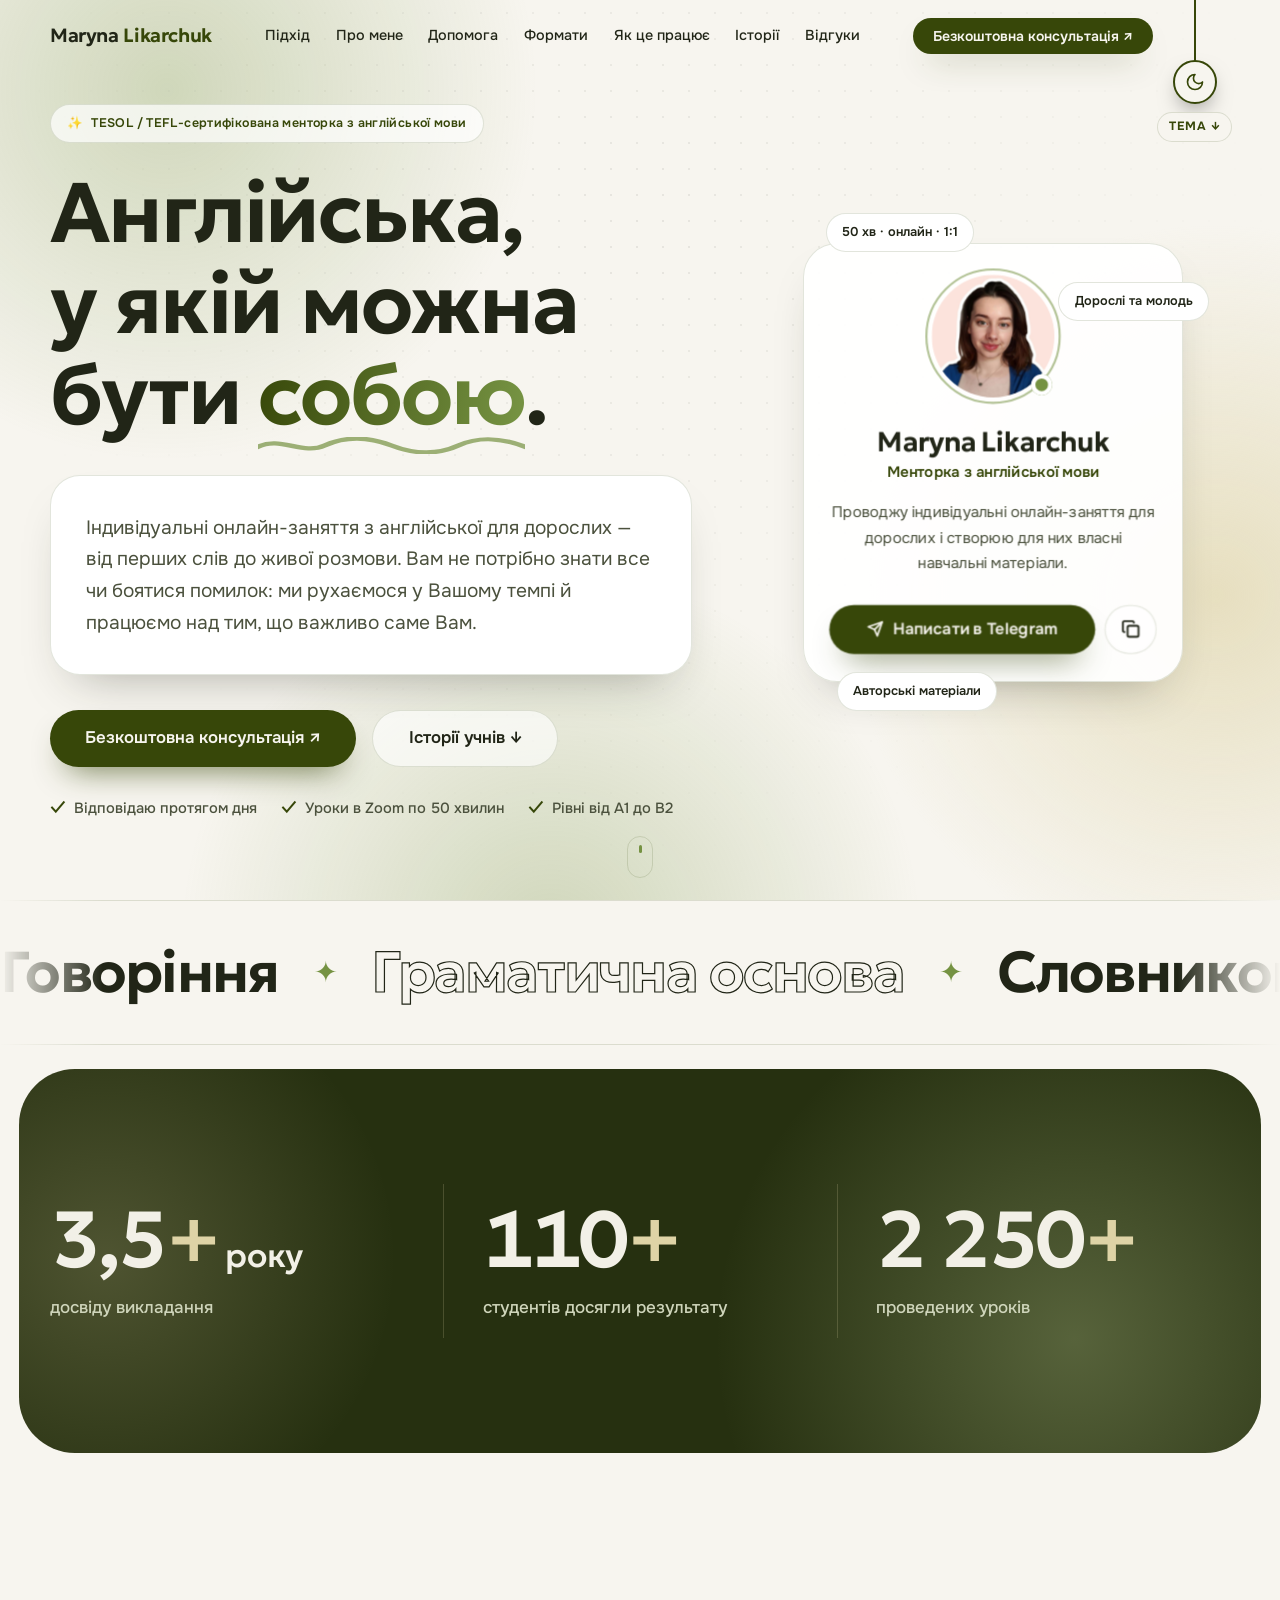
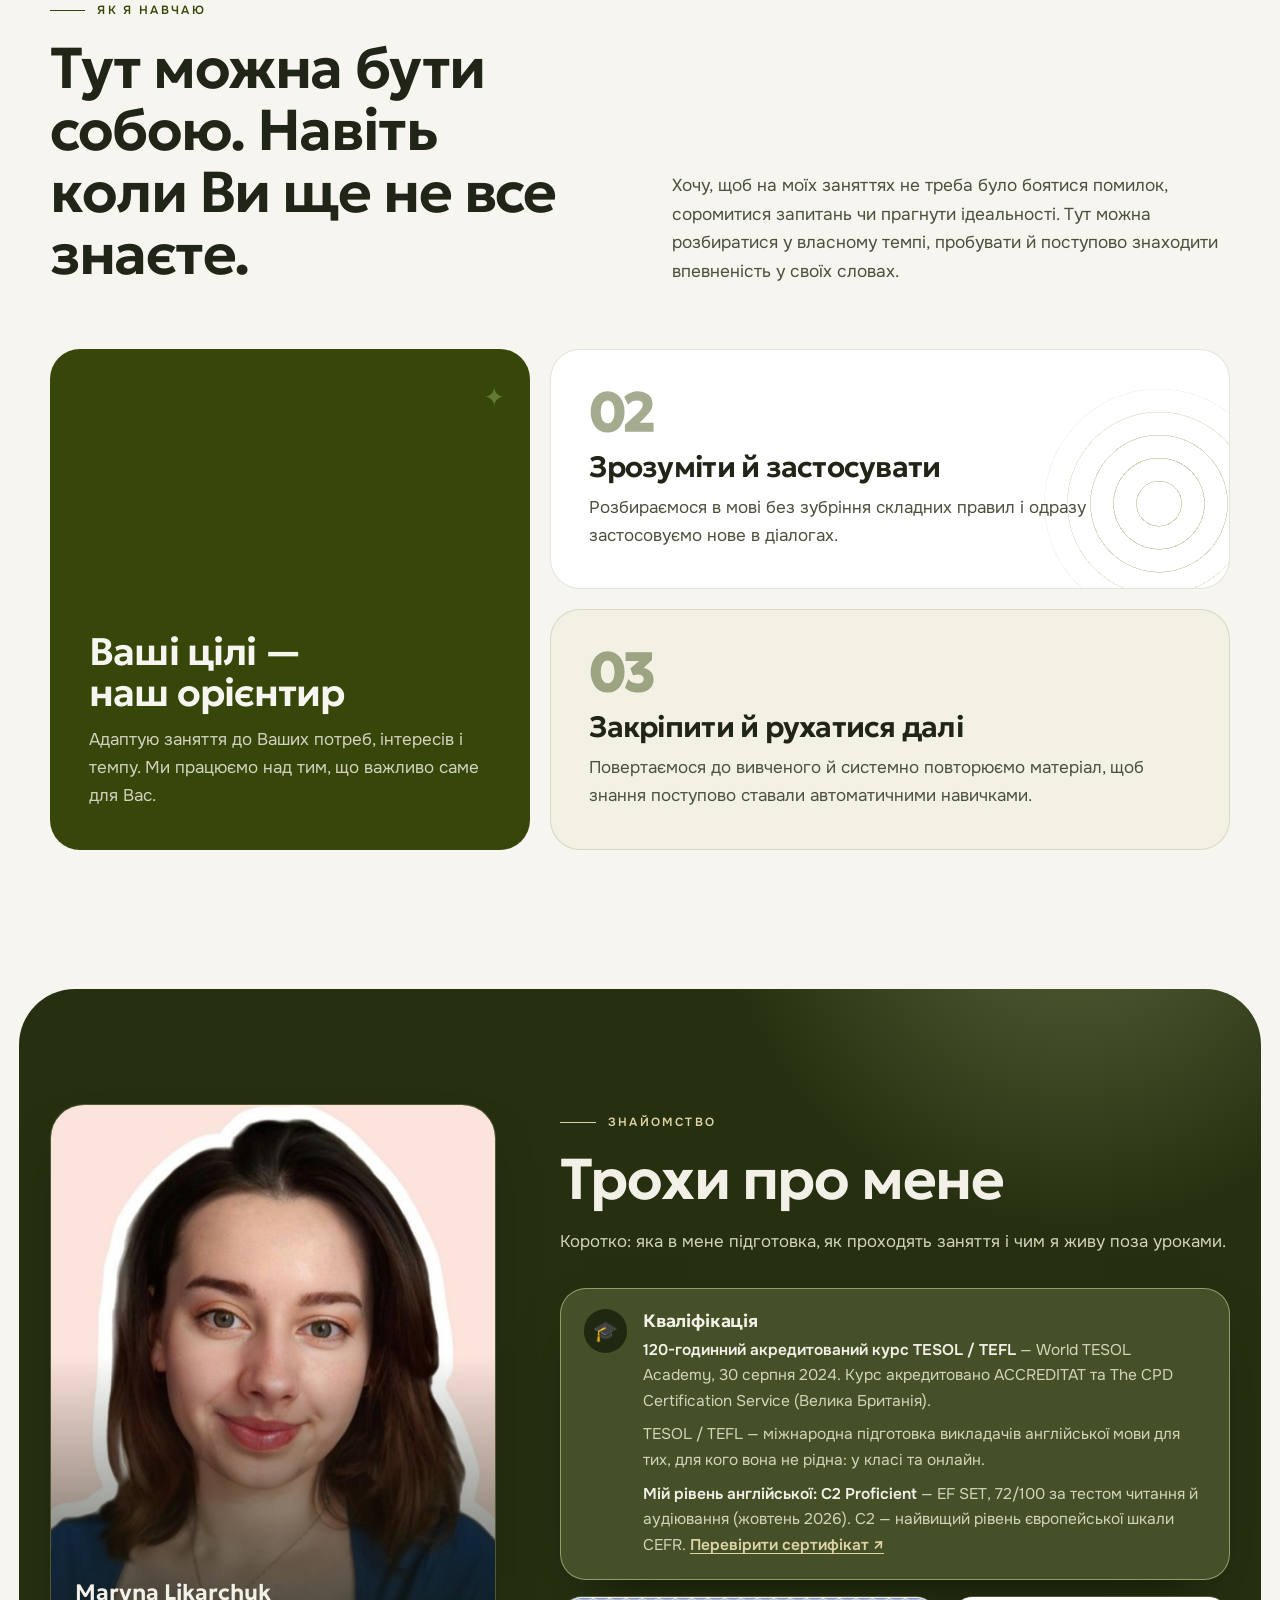
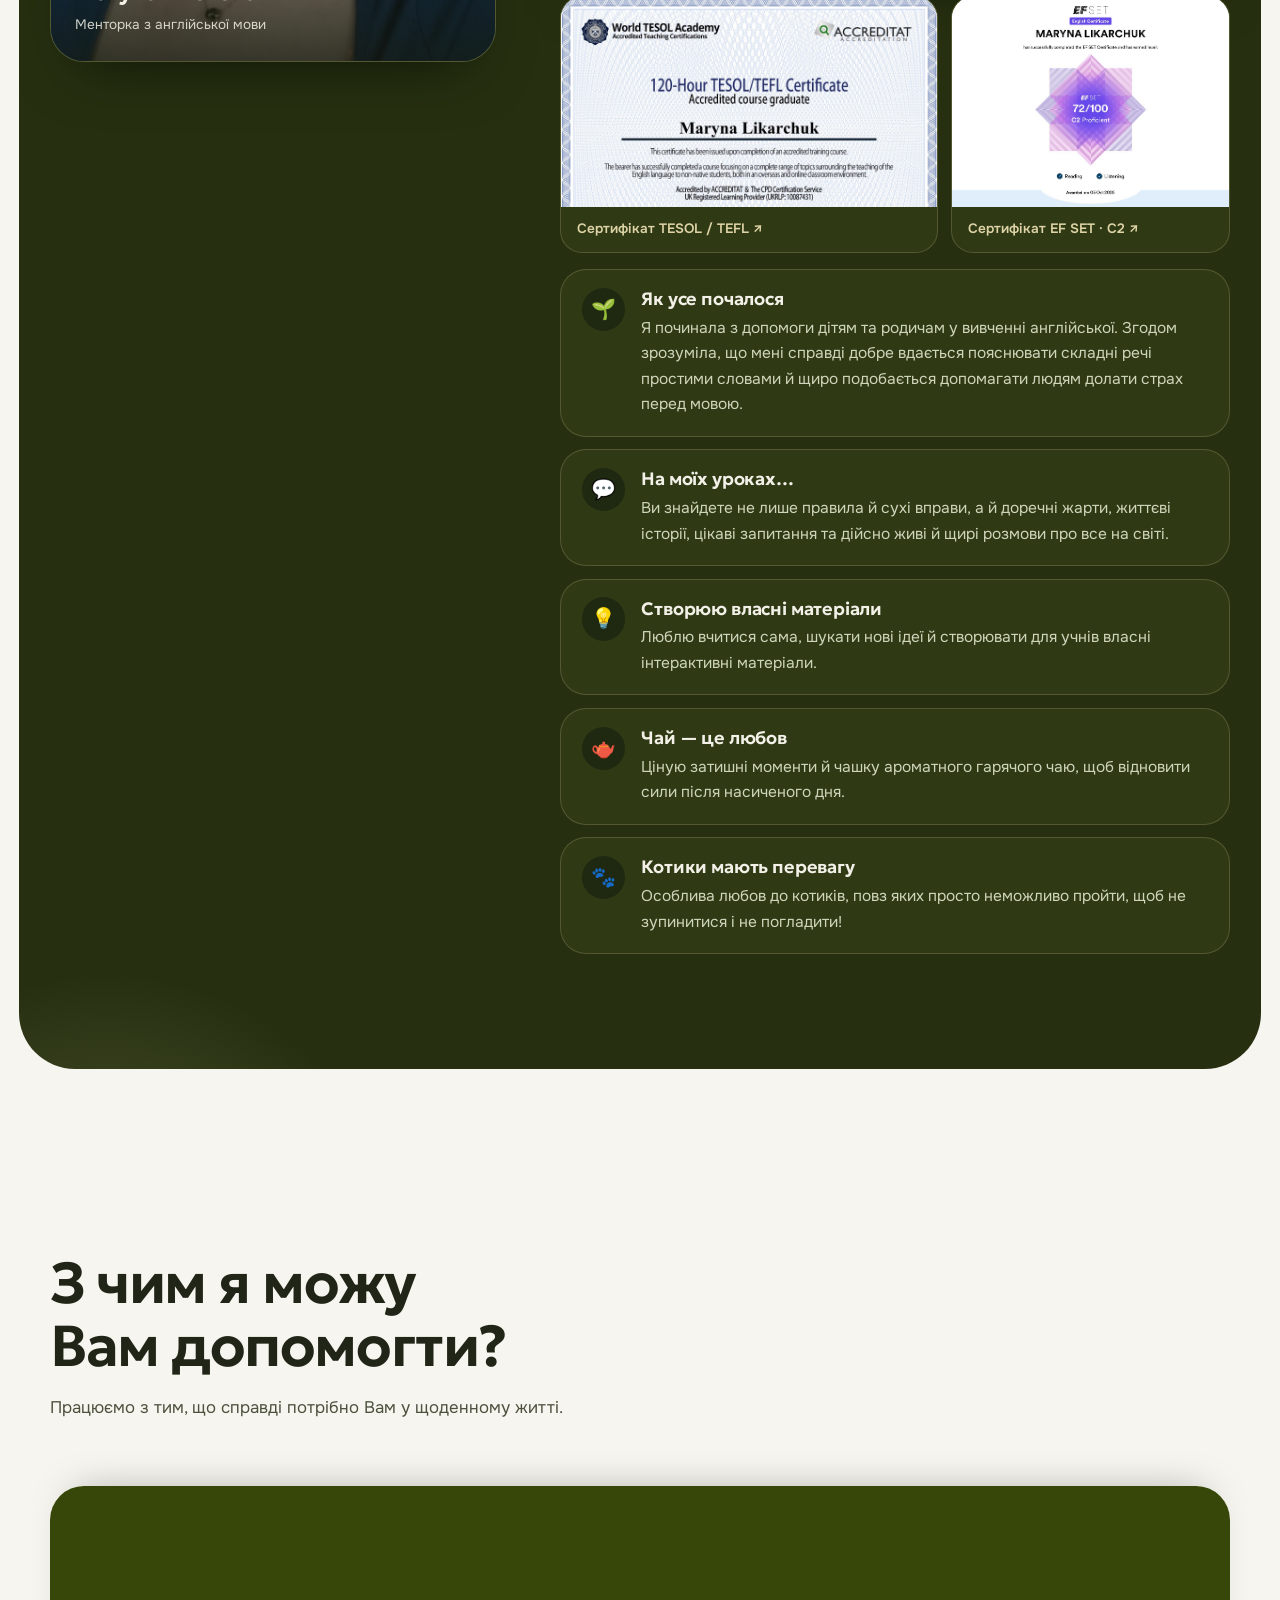
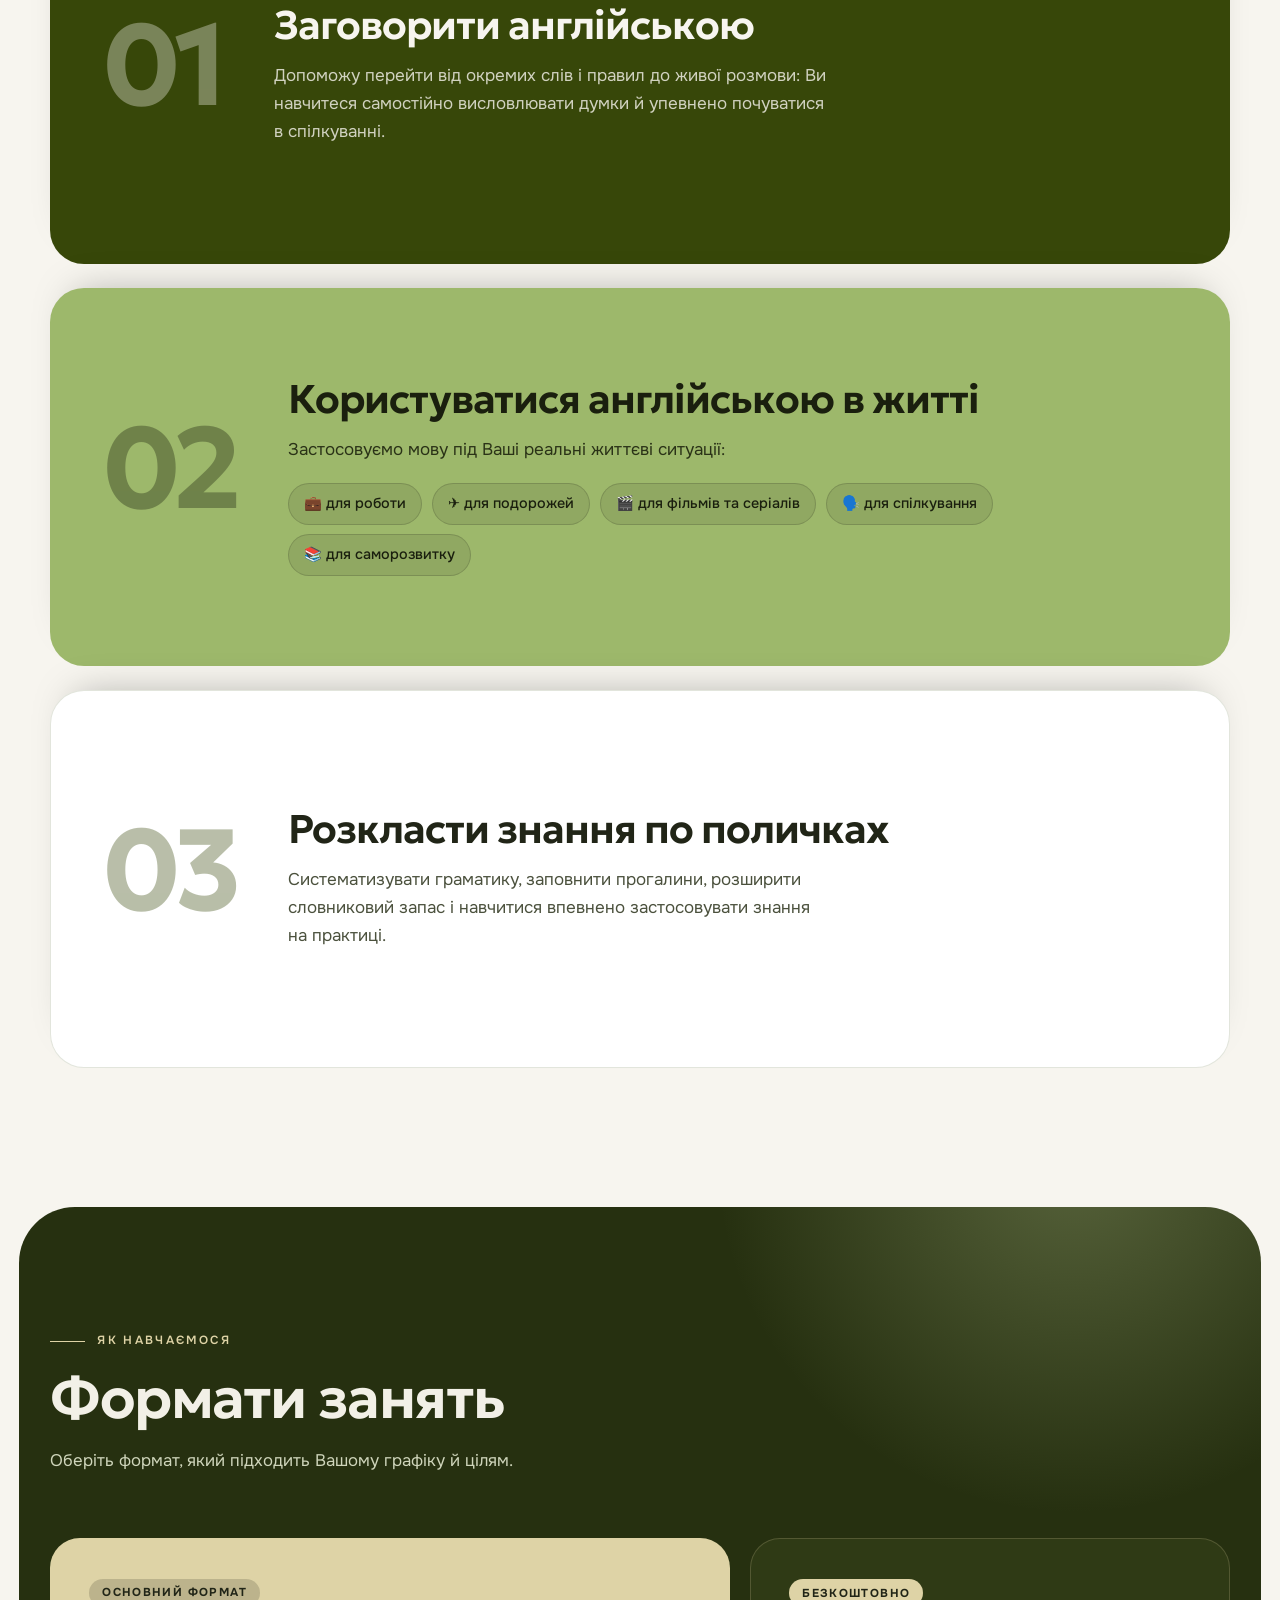
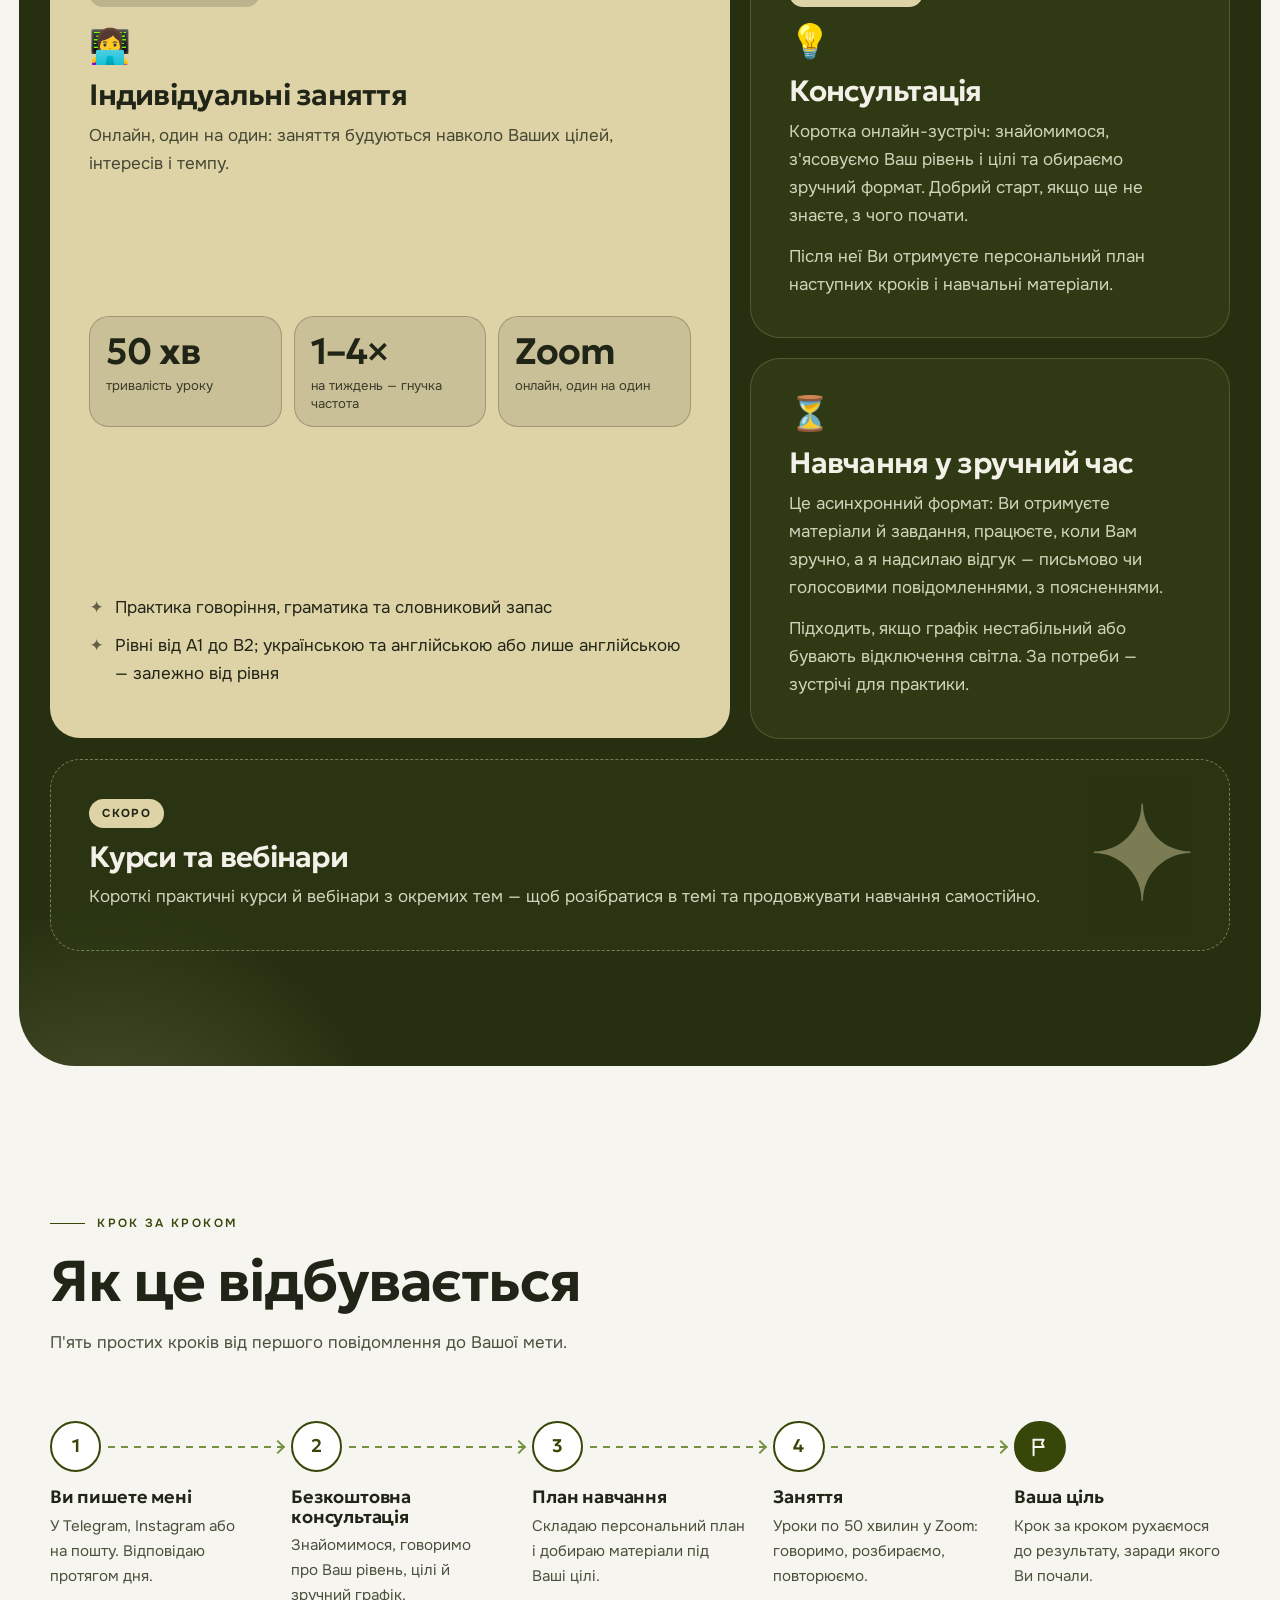
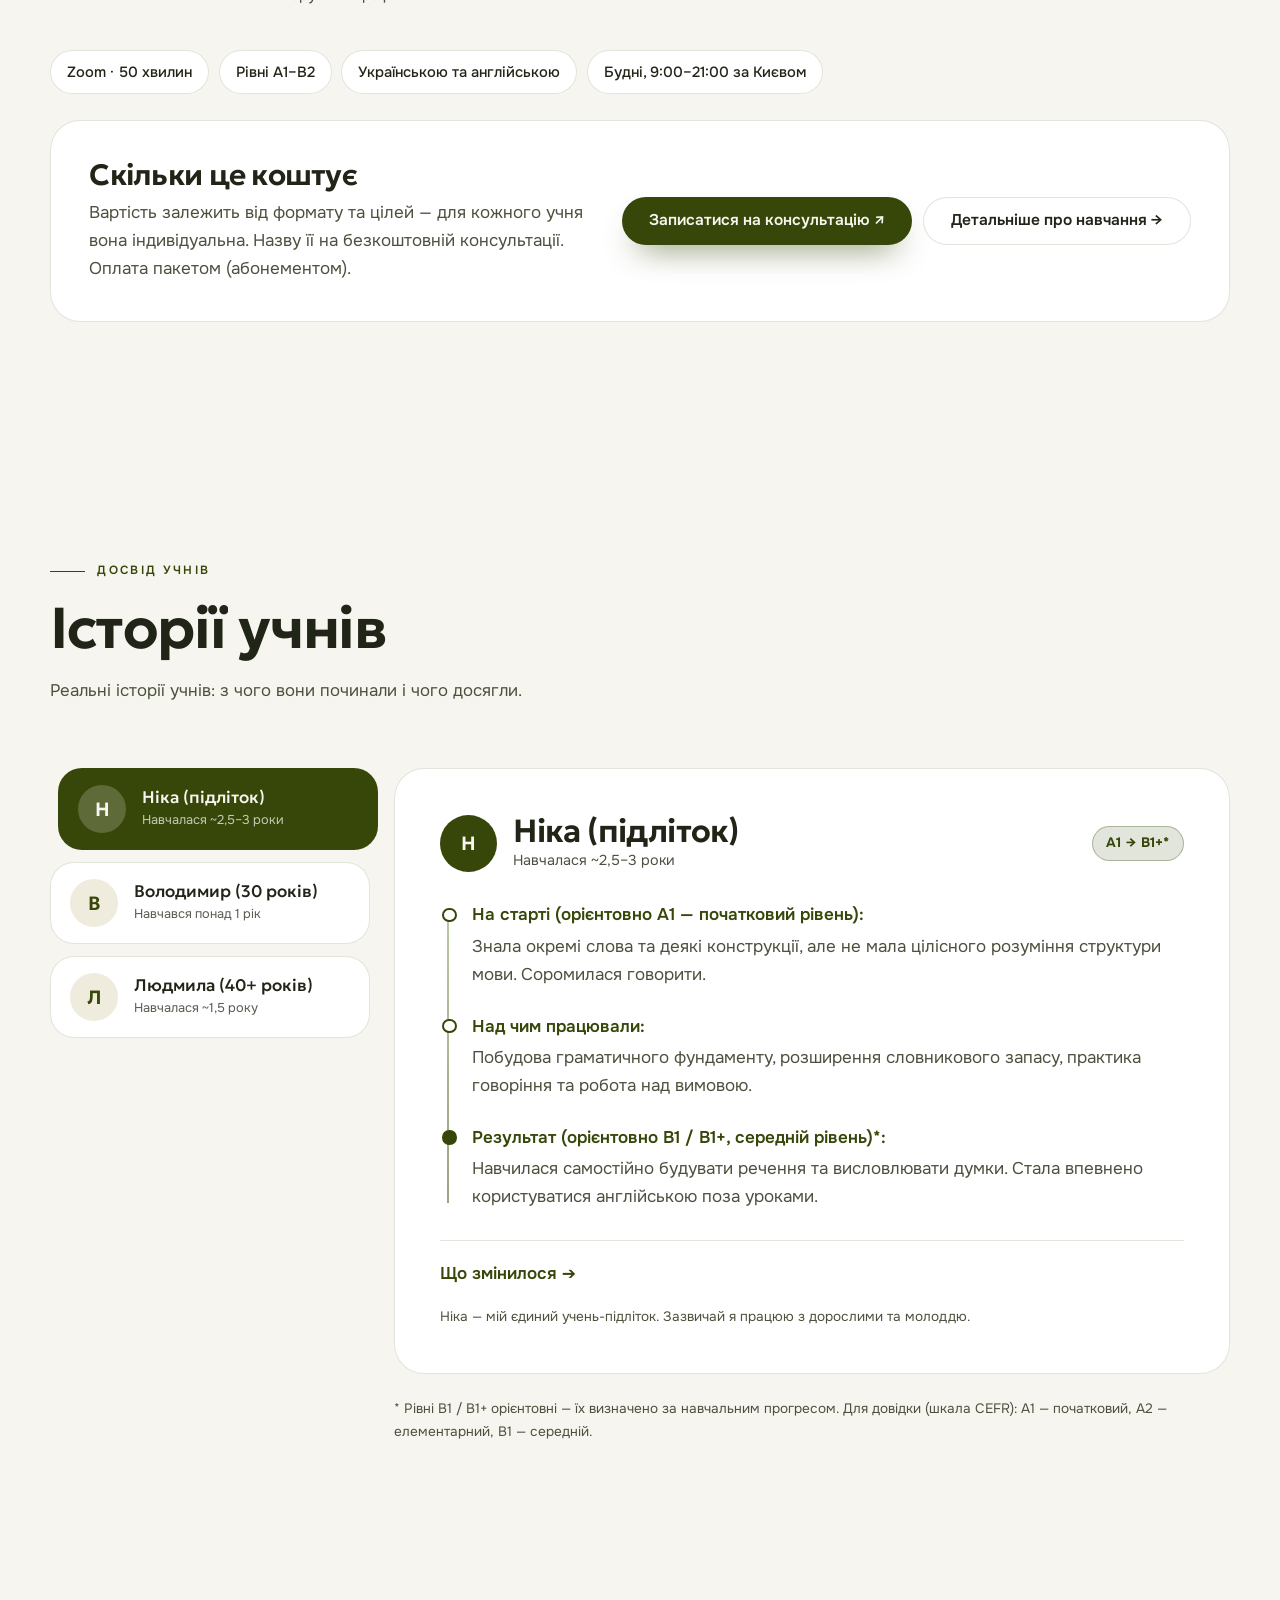
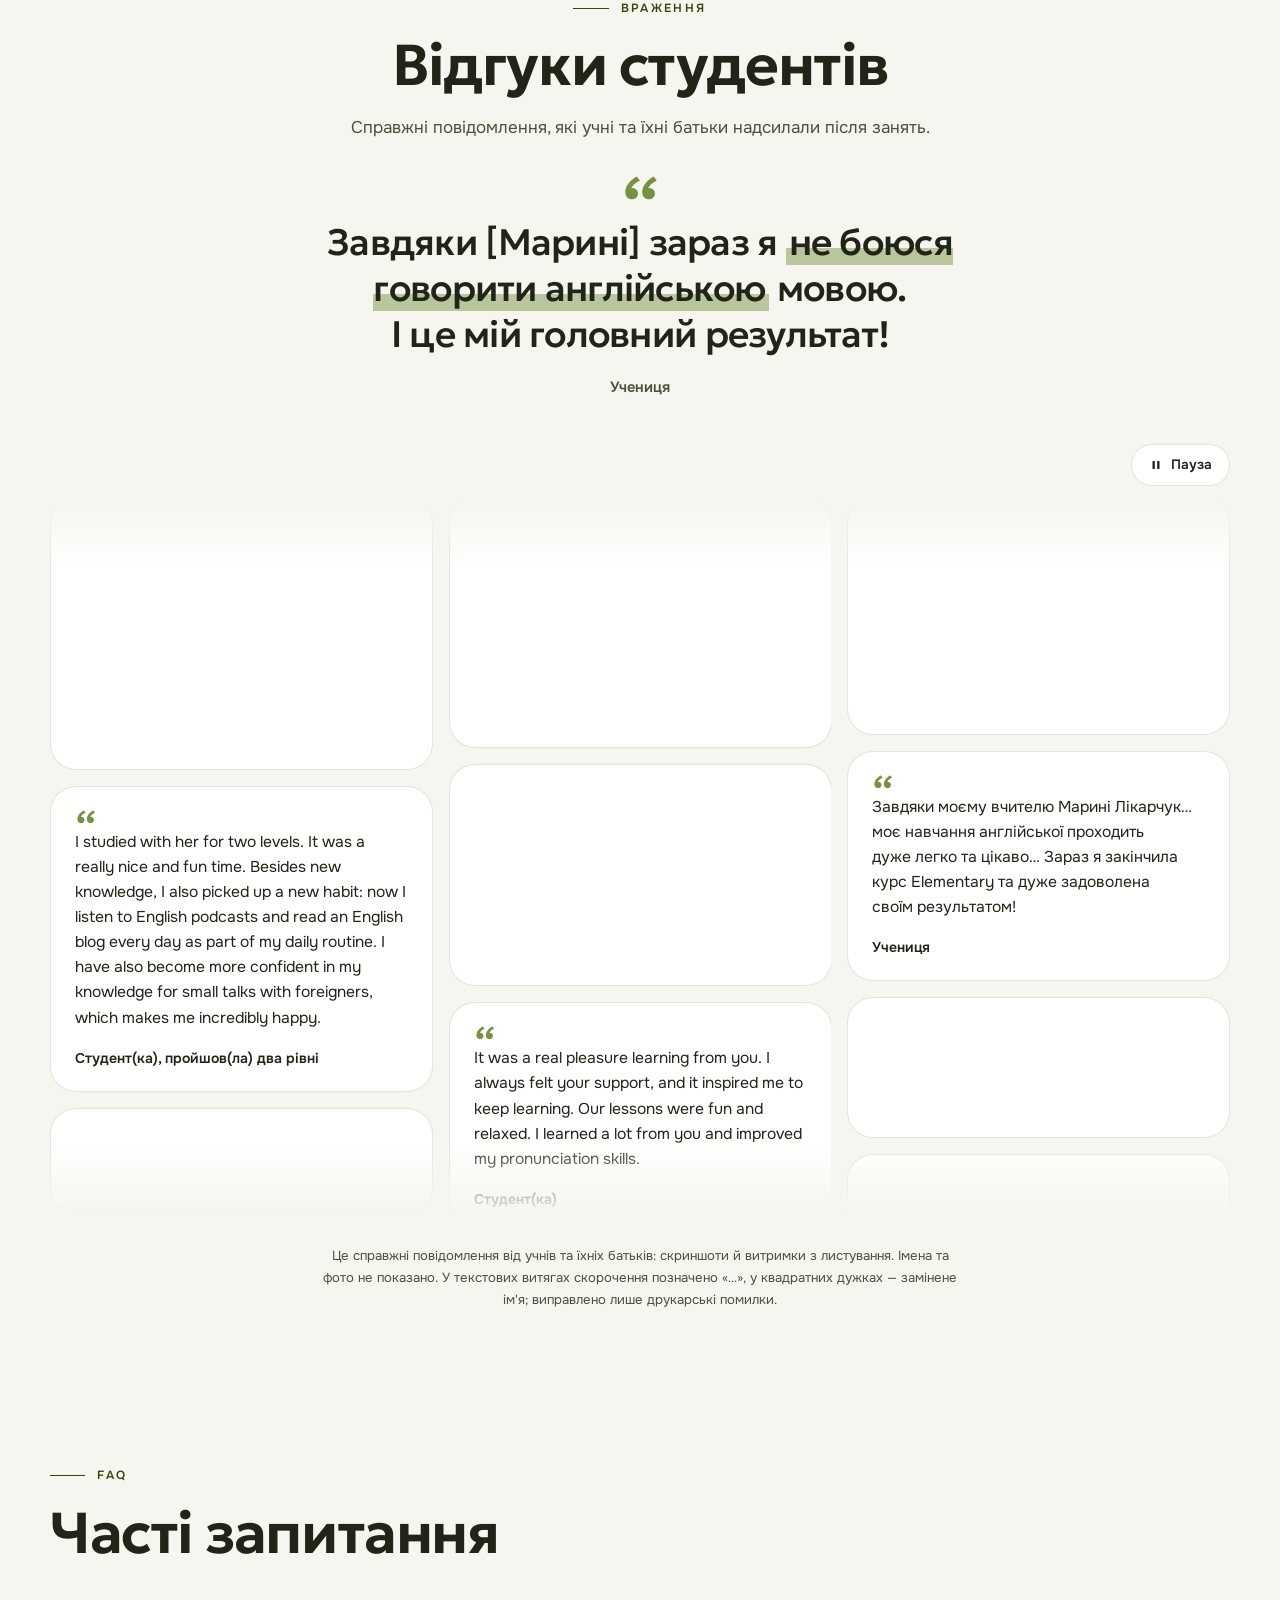
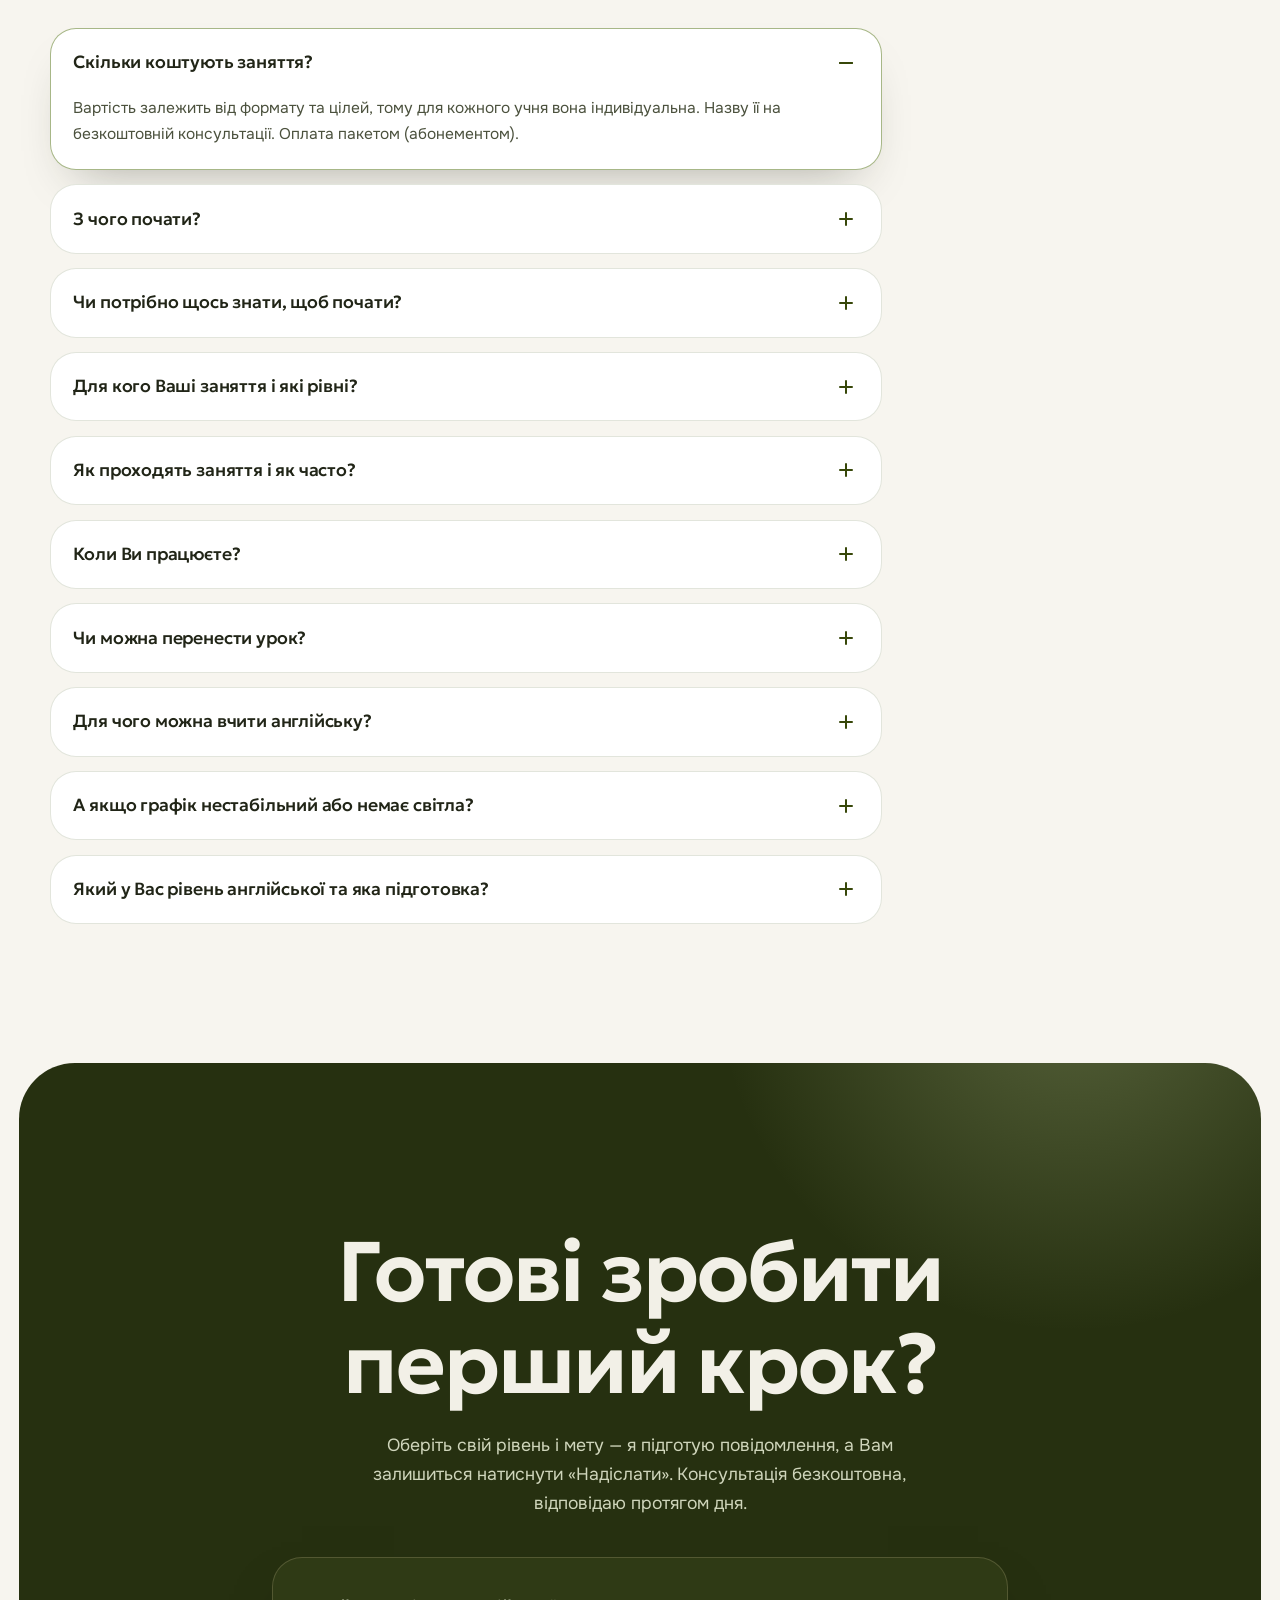
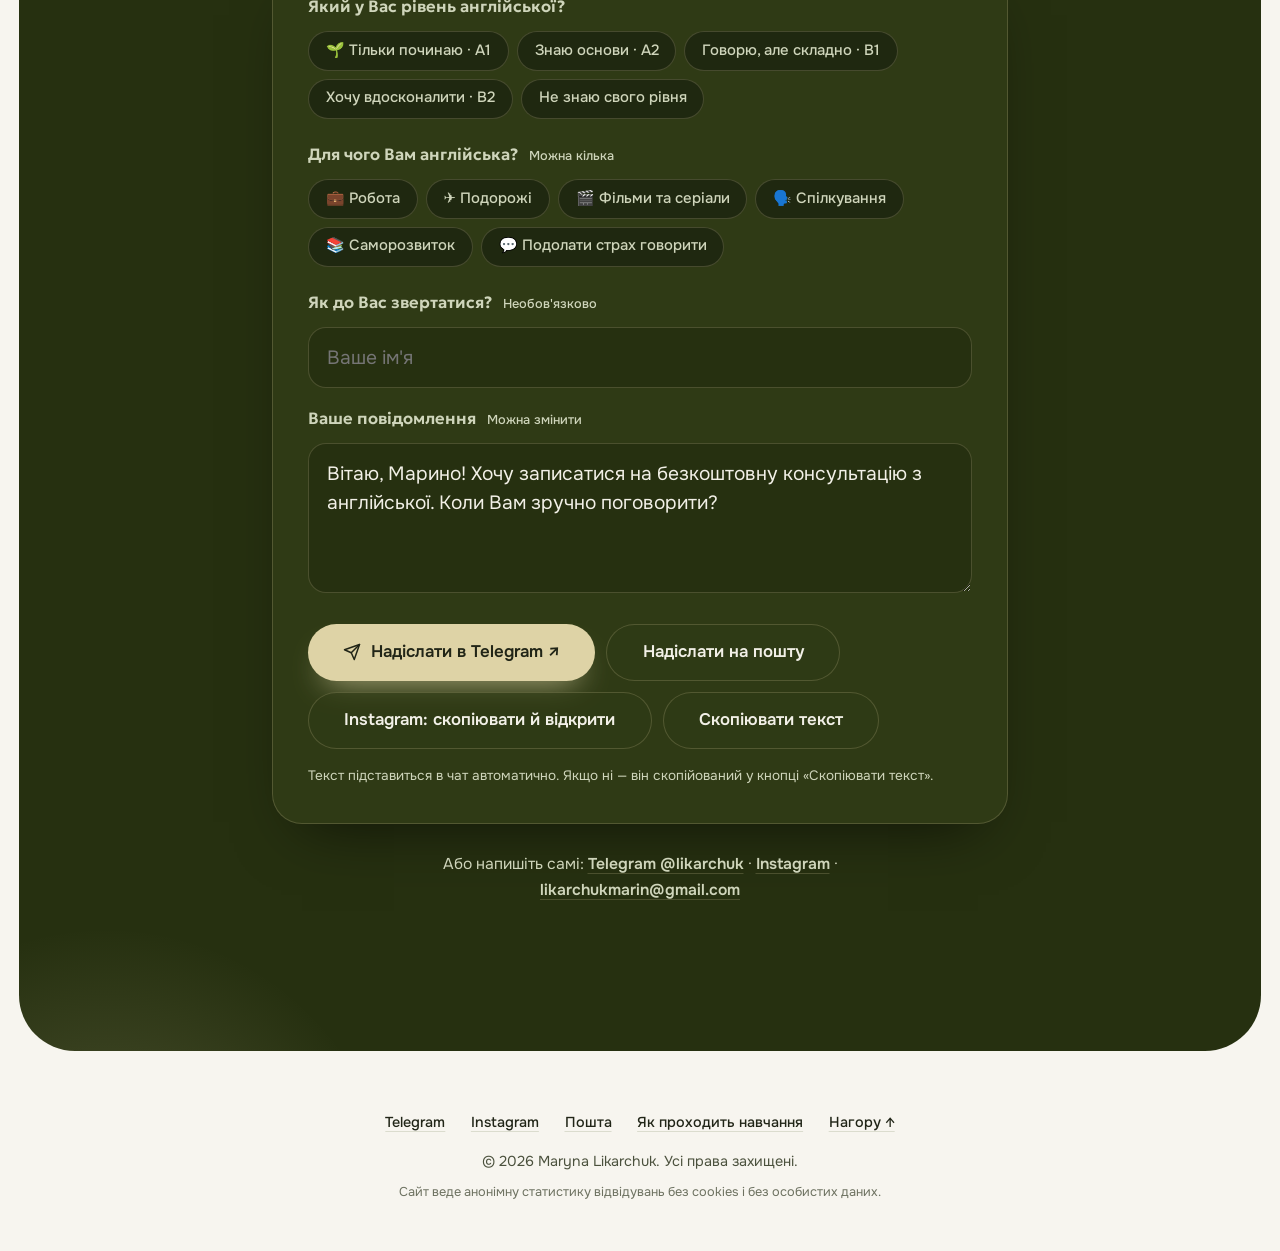
==== commit 5354ccd5: "Change theme color in index.html" ====
--- a/index.html
+++ b/index.html
@@ -5,7 +5,7 @@
     <meta name="viewport" content="width=device-width, initial-scale=1.0, viewport-fit=cover">
     <title>Репетитор з англійської онлайн для дорослих — Maryna Likarchuk</title>
     <meta name="description" content="Репетитор з англійської онлайн для дорослих: індивідуальні заняття 1:1 по 50 хвилин (рівні A1–B2), безкоштовна консультація. Maryna Likarchuk — TESOL/TEFL-сертифікована менторка.">
-    <meta name="theme-color" content="#212517">
+    <meta name="theme-color" content="#12261F">
     <meta name="color-scheme" content="light dark">
     <meta name="robots" content="index,follow,max-image-preview:large">
     <link rel="canonical" href="https://likarchukmarin-sketch.github.io/english/">
@@ -38,7 +38,7 @@
                 var light = saved ? saved === 'light' : !window.matchMedia('(prefers-color-scheme: dark)').matches;
                 if (light) root.classList.remove('dark'); else root.classList.add('dark');
                 var m = document.querySelector('meta[name="theme-color"]');
-                if (m) m.setAttribute('content', light ? '#F7F5EF' : '#212517');
+                if (m) m.setAttribute('content', light ? '#F5F0E6' : '#12261F');
             } catch (e) {}
             try {
                 if (sessionStorage.getItem('introSeen') || window.matchMedia('(prefers-reduced-motion: reduce)').matches) root.classList.add('skip-intro');
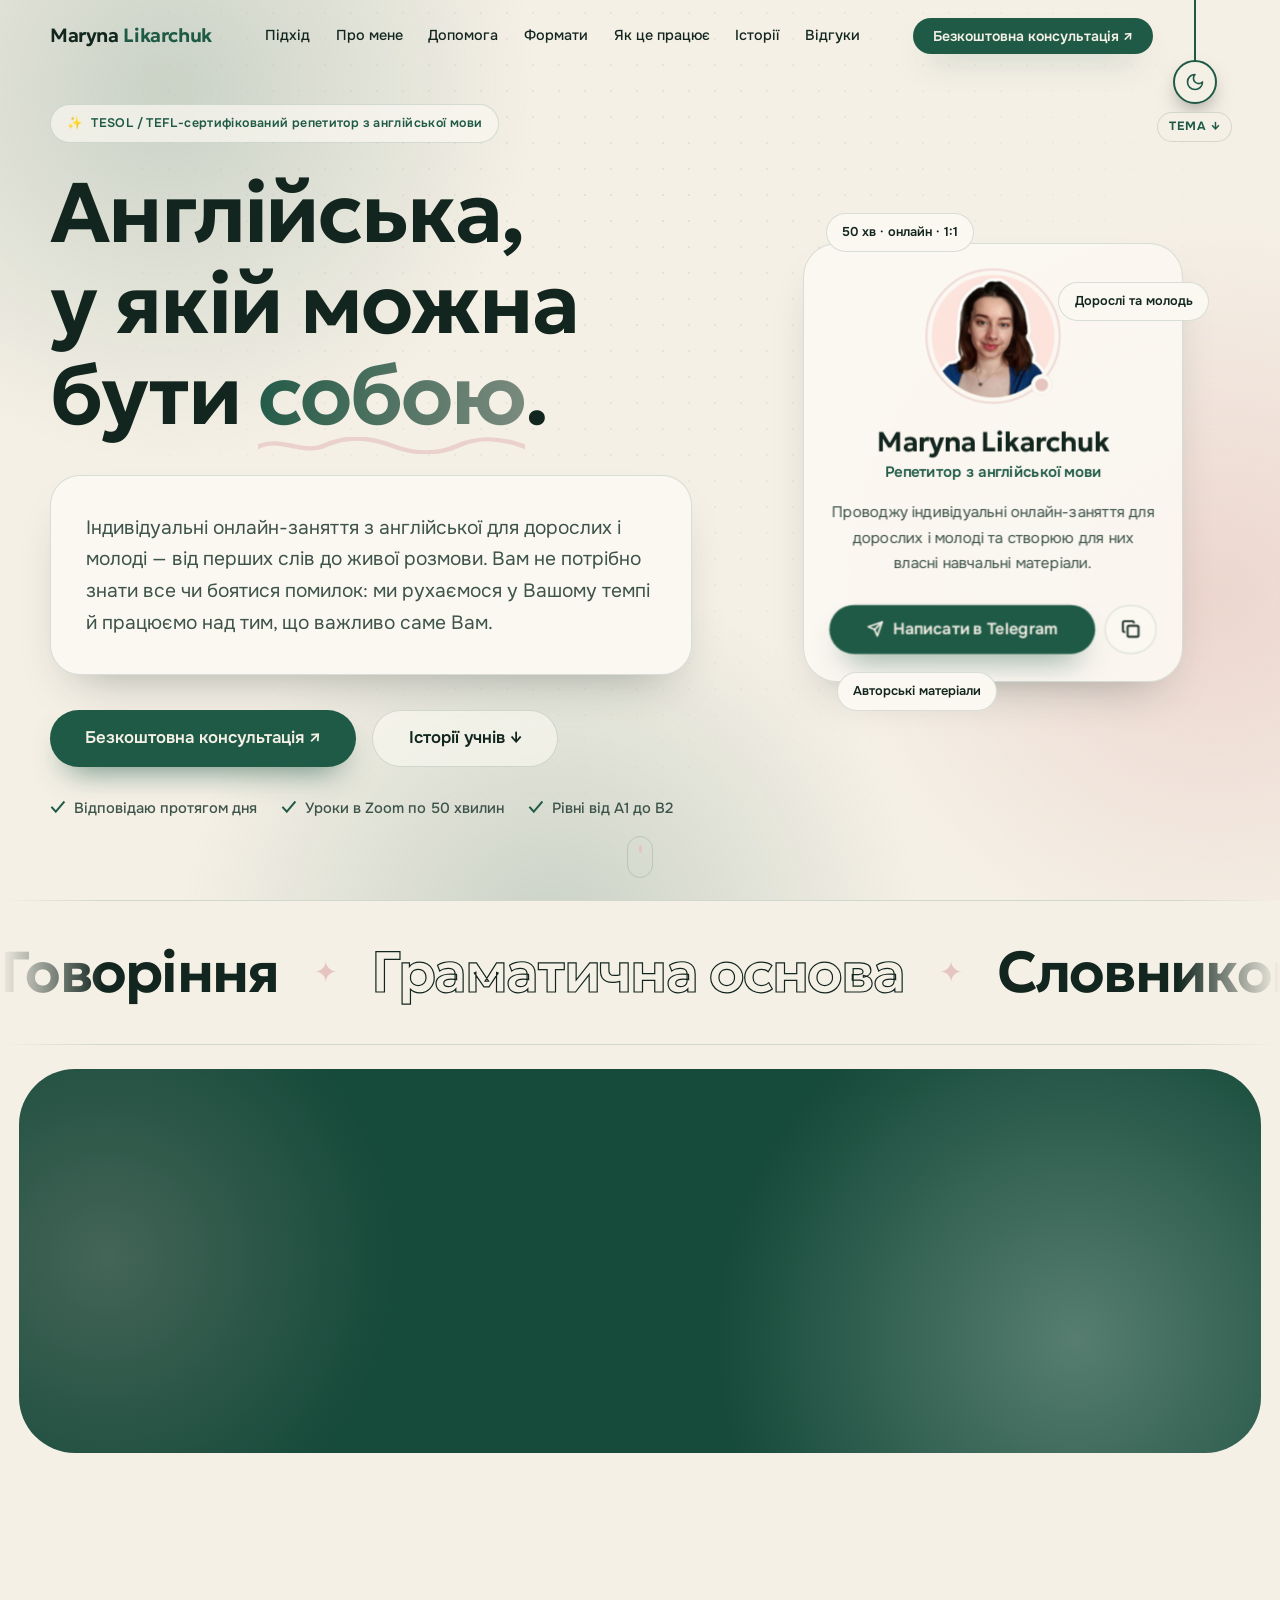
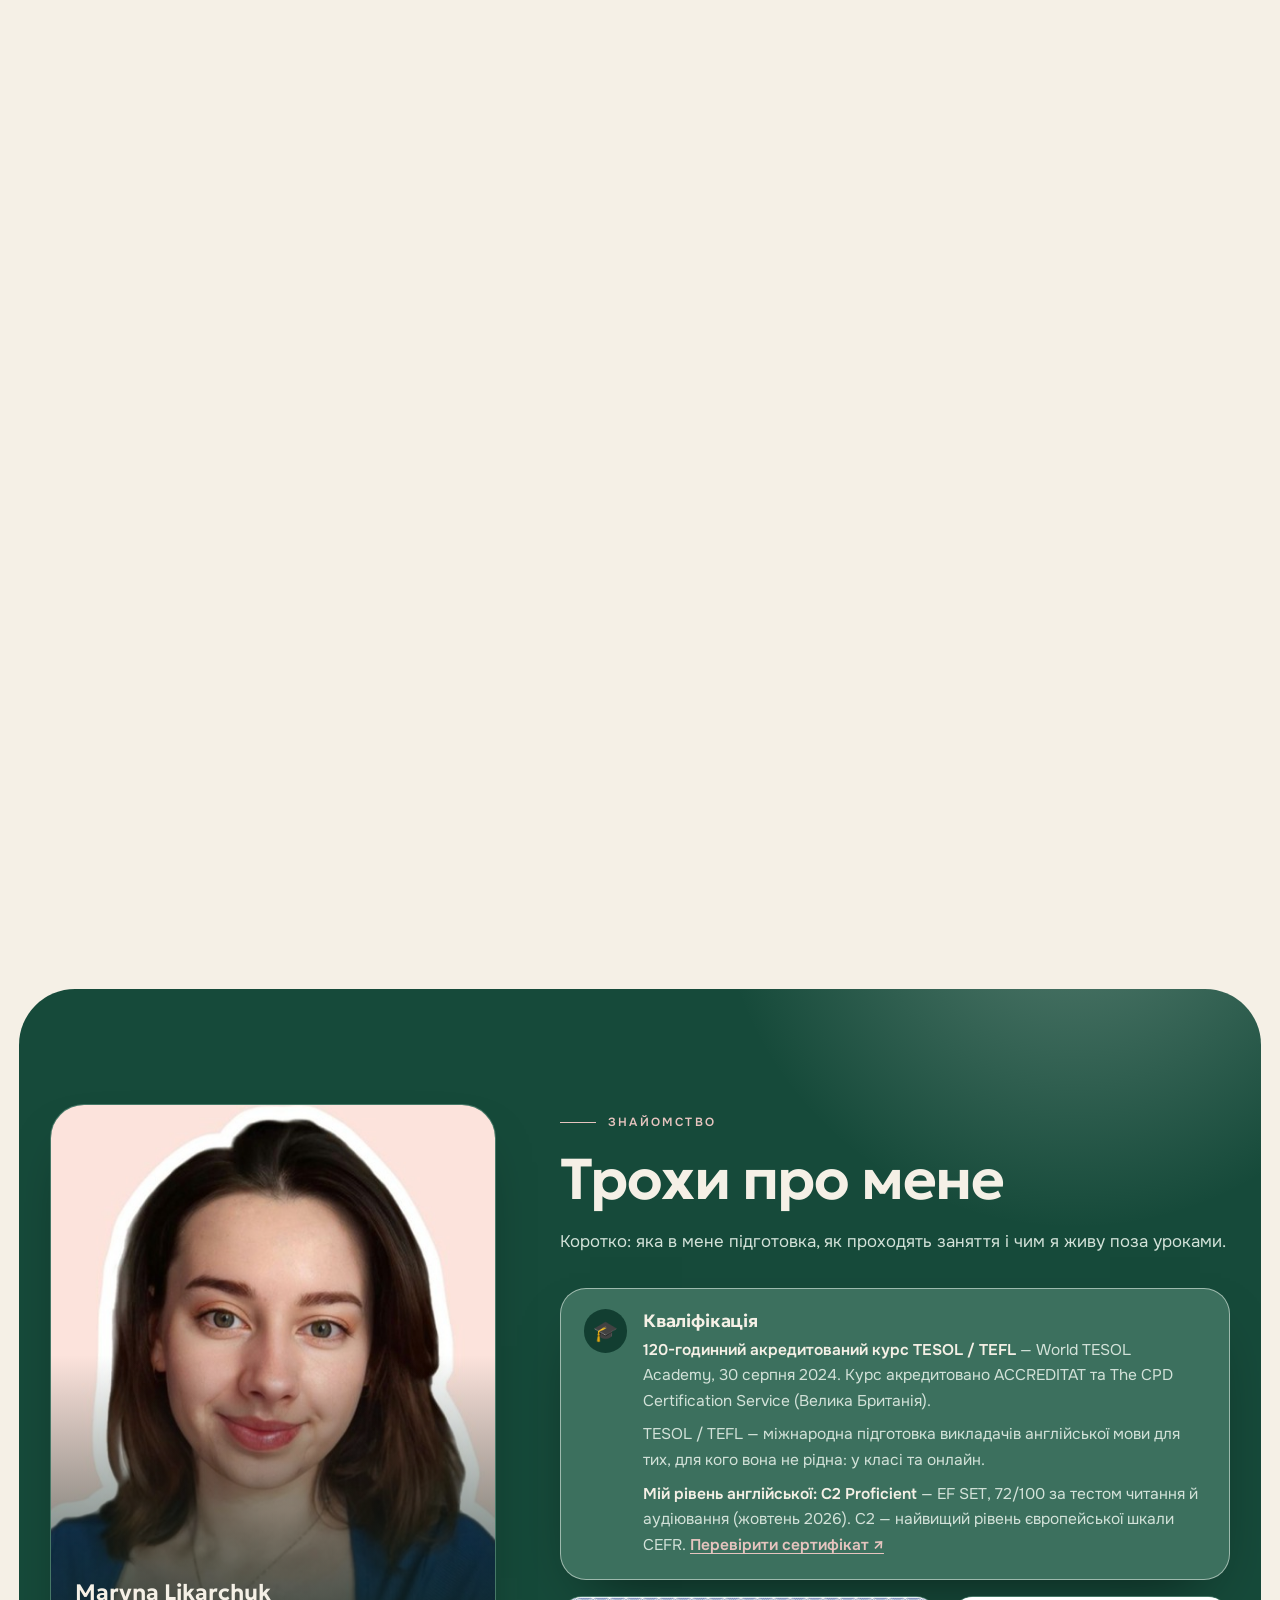
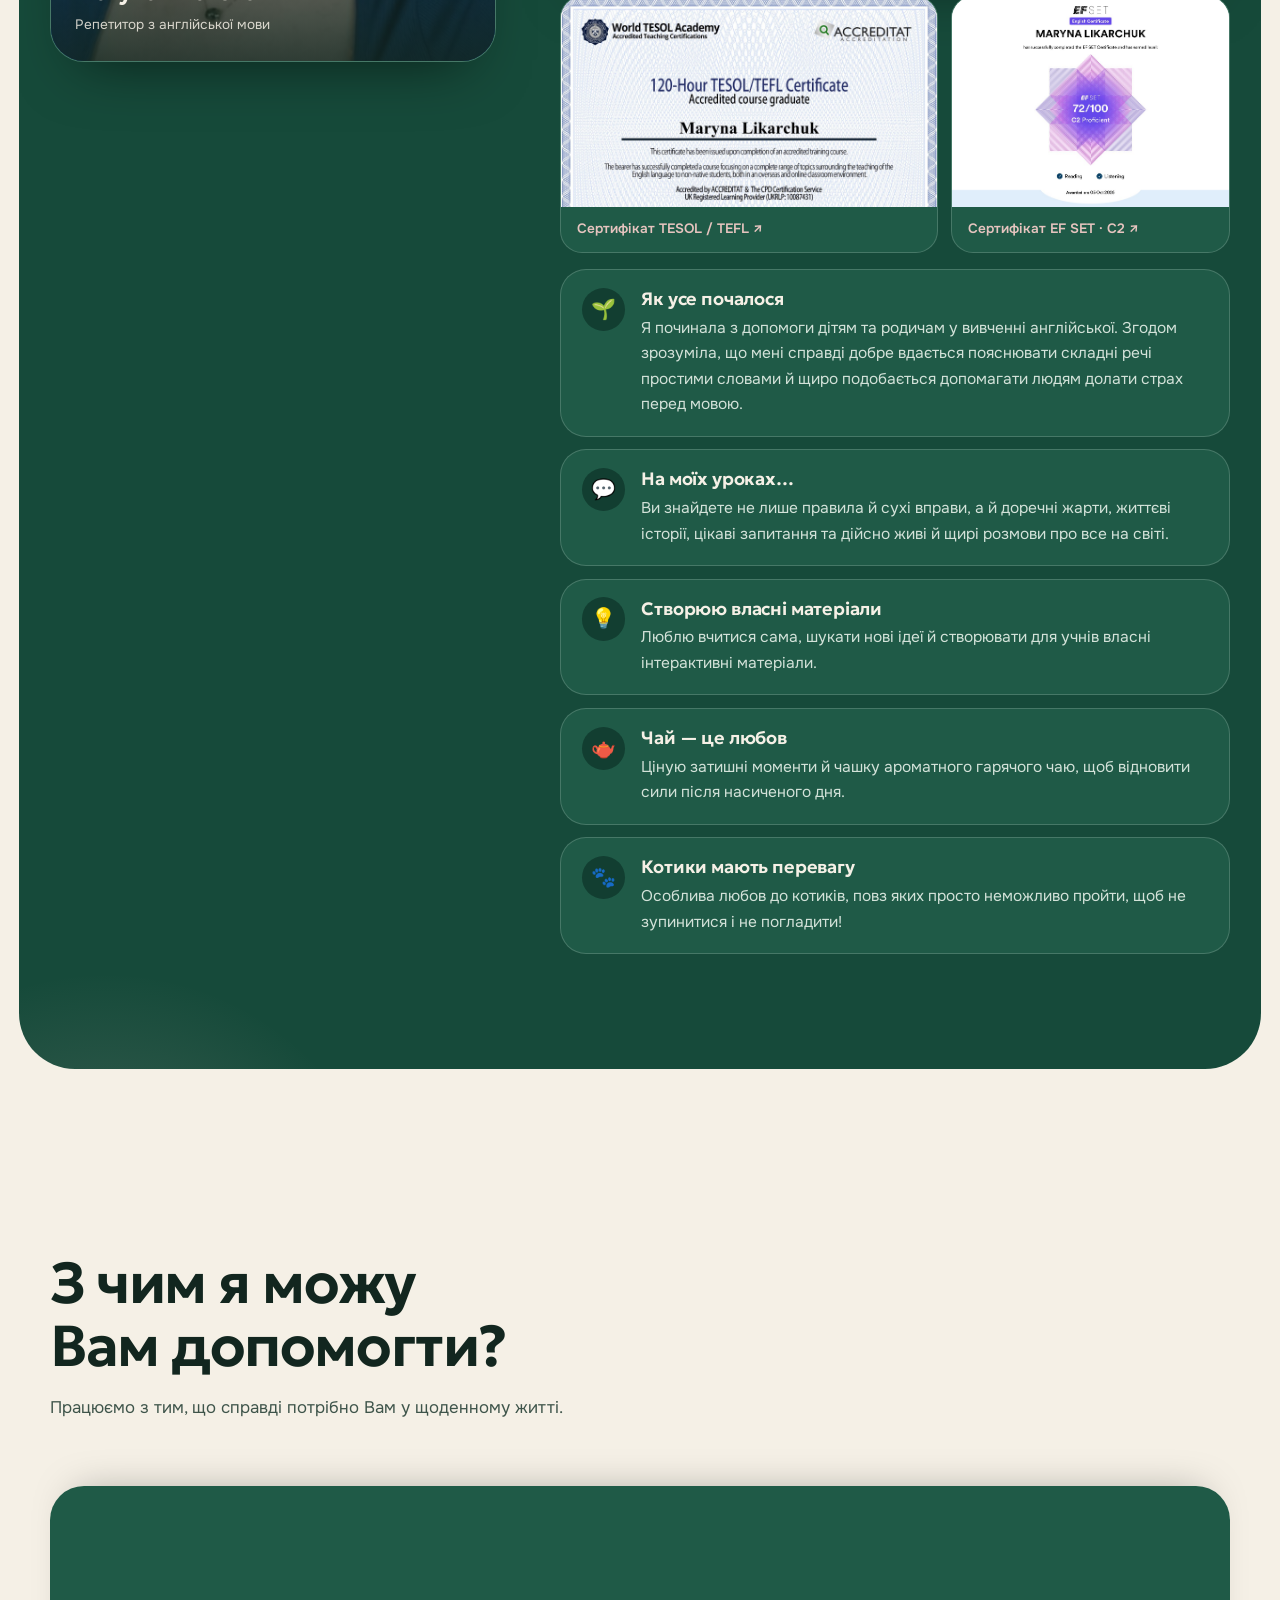
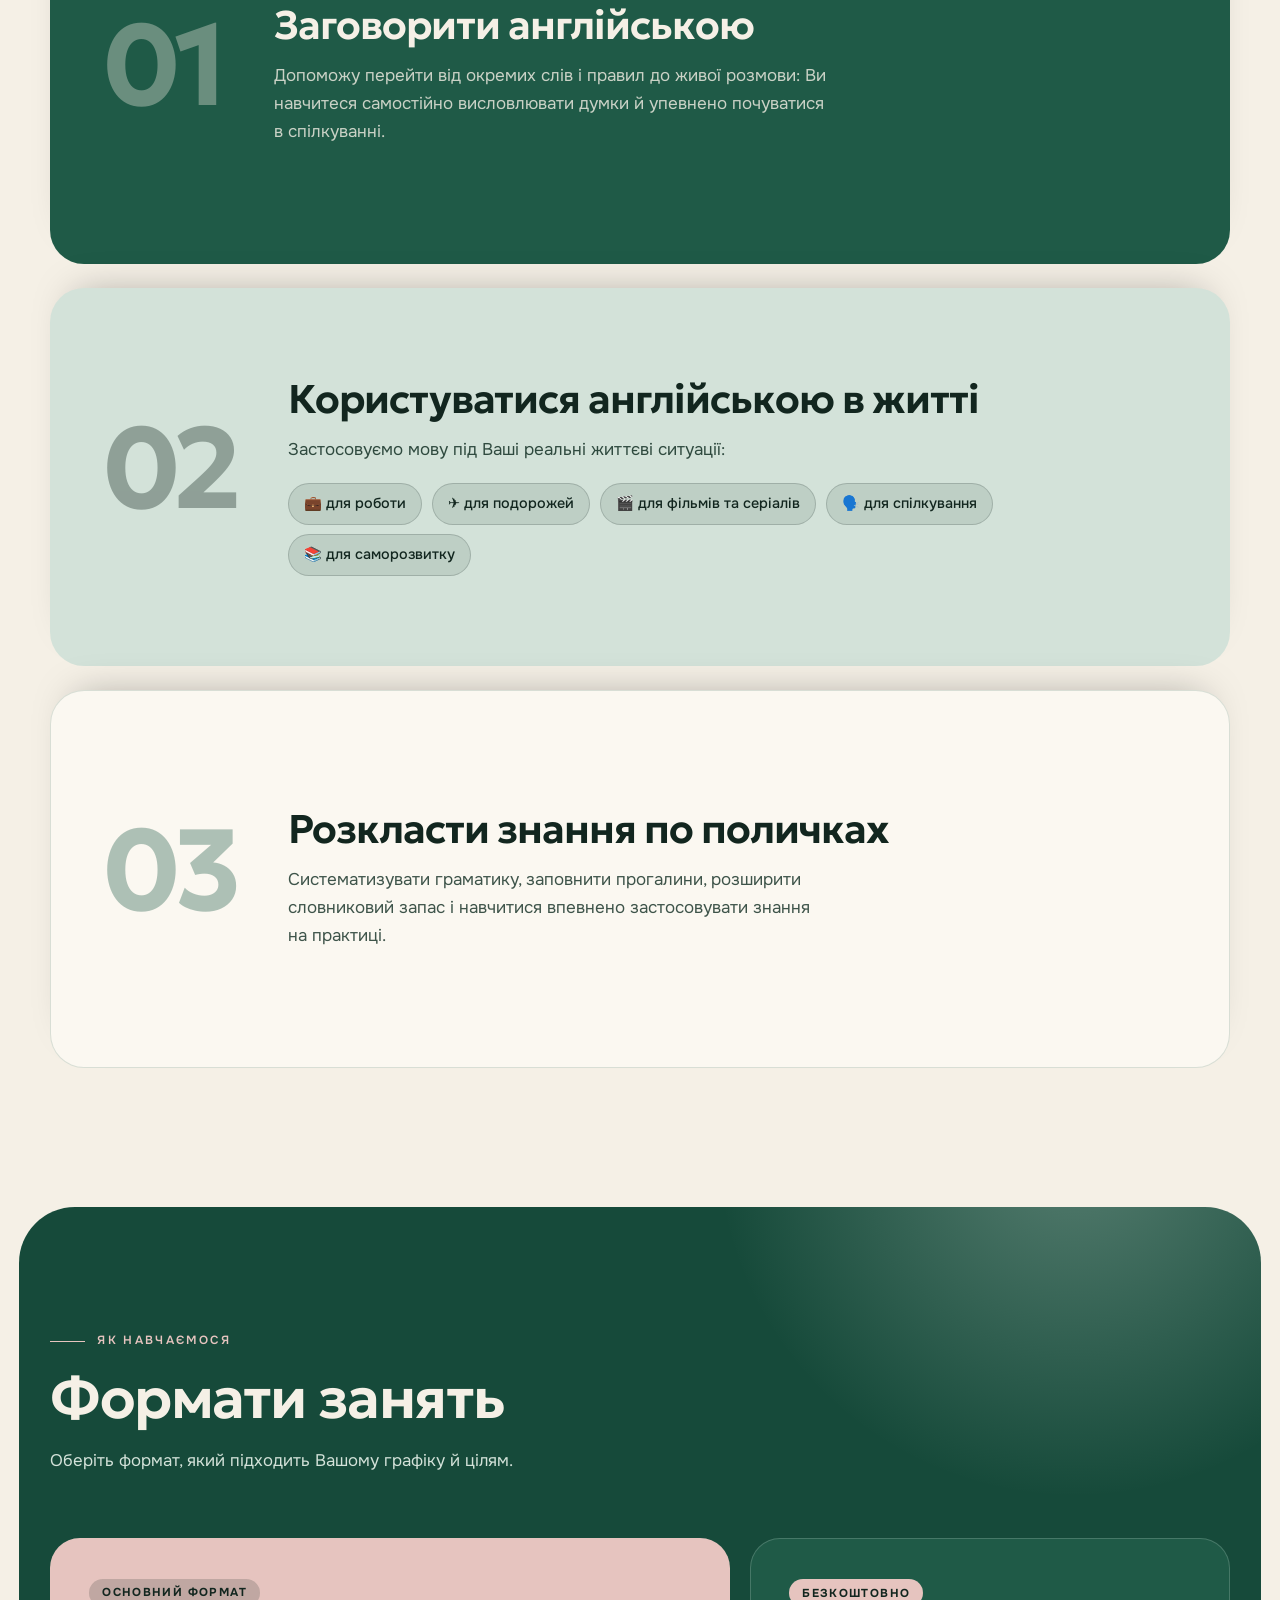
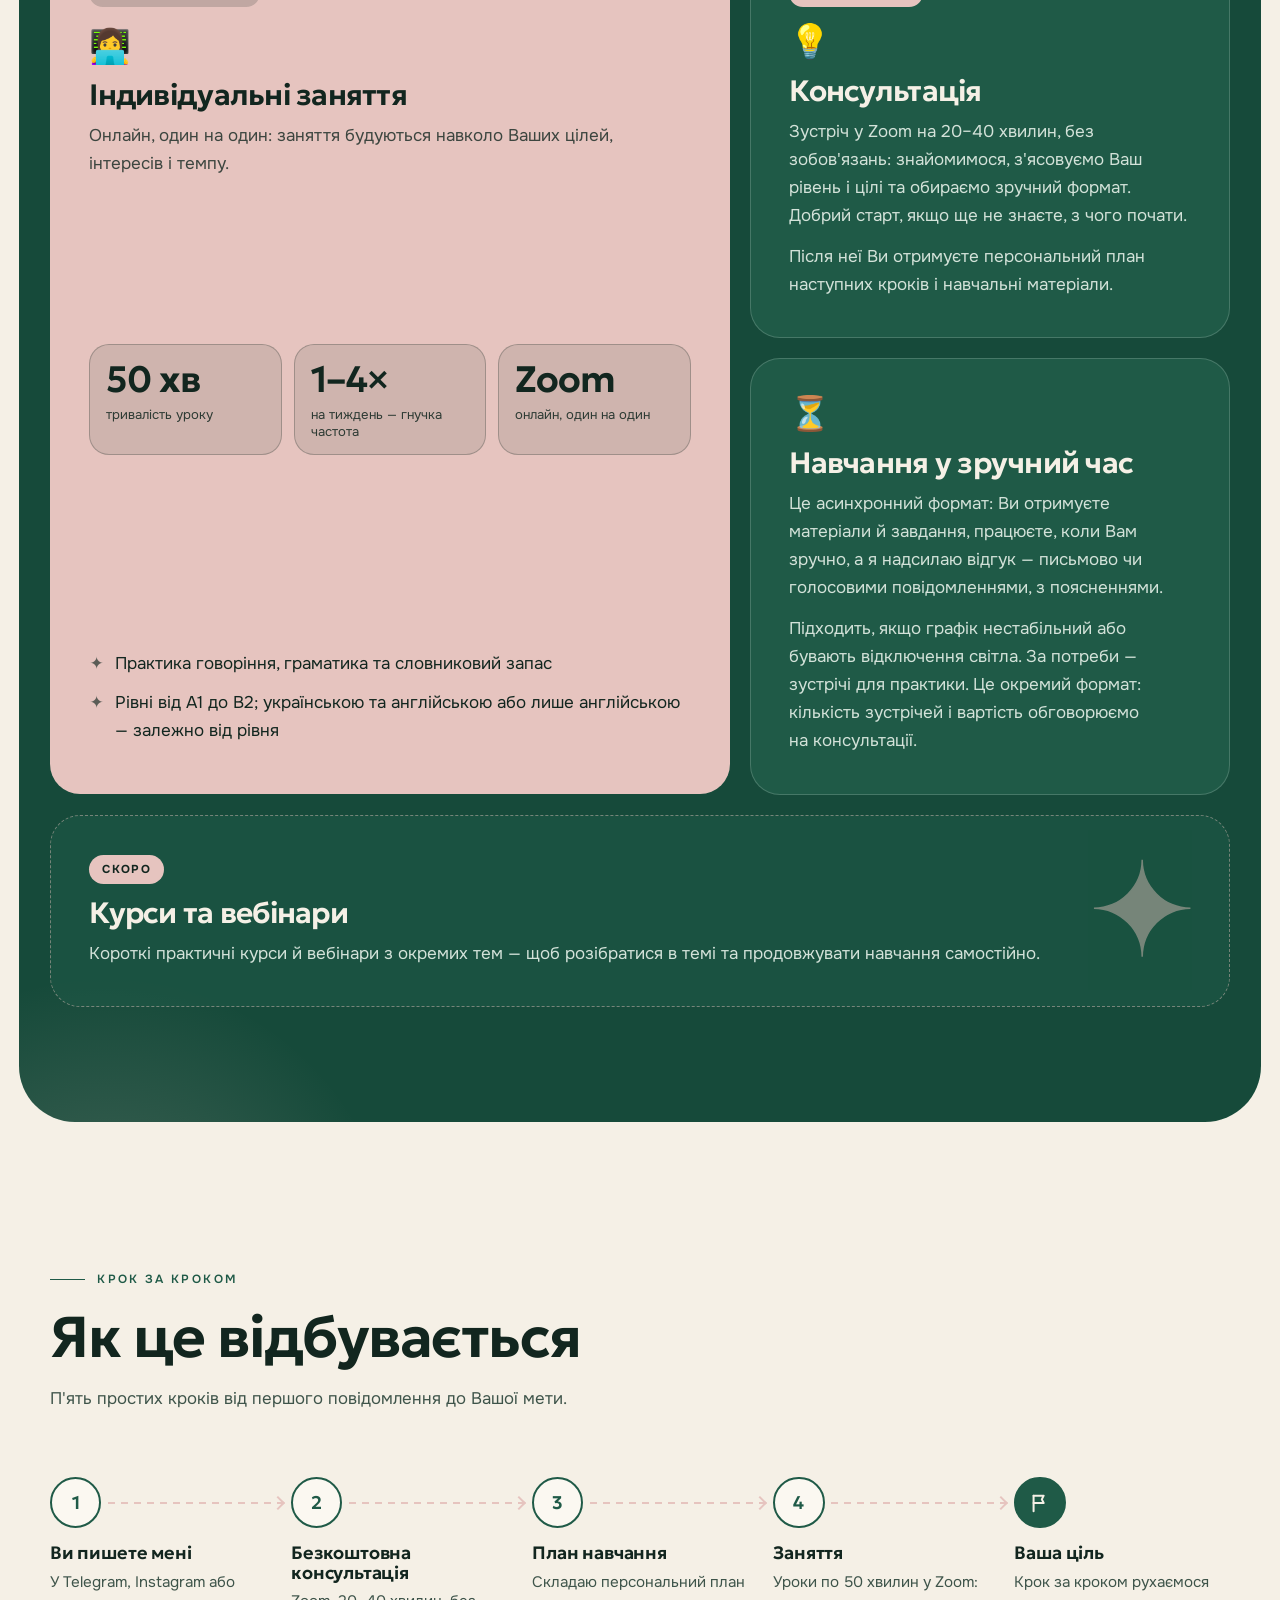
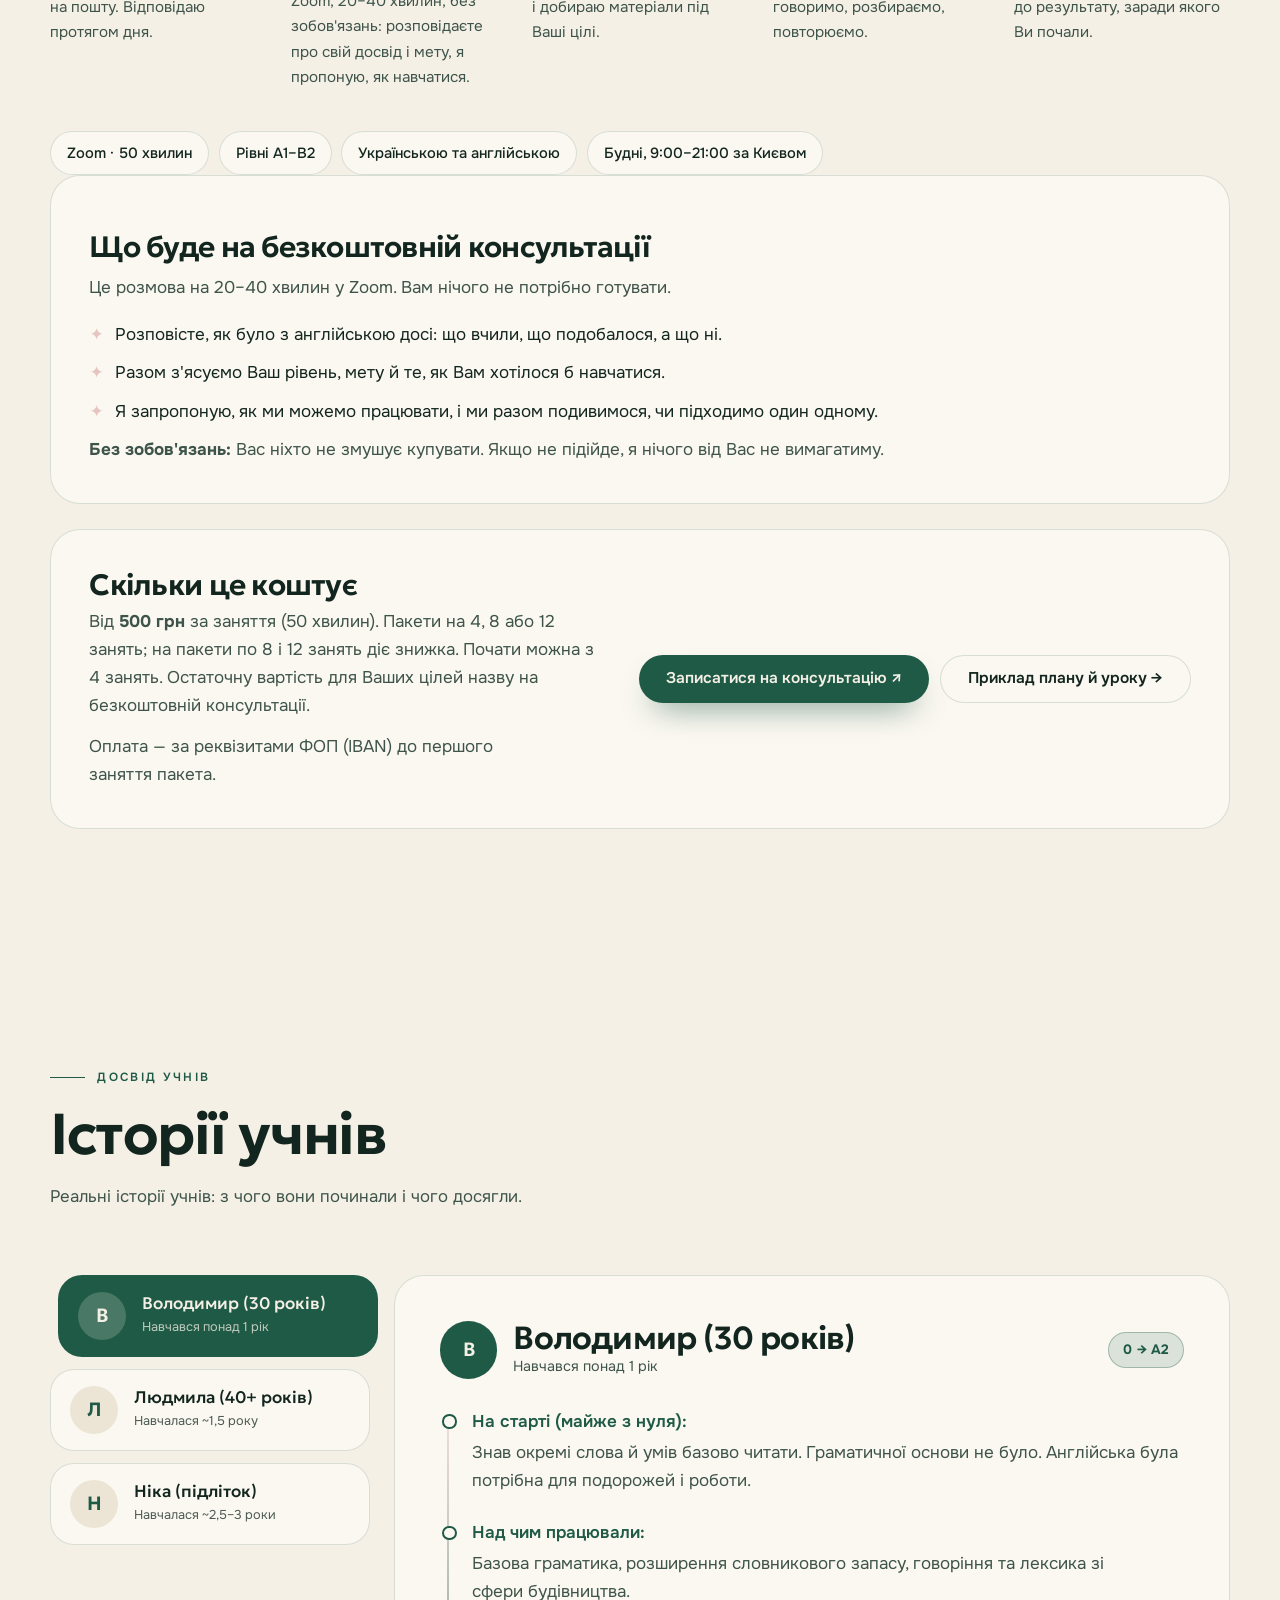
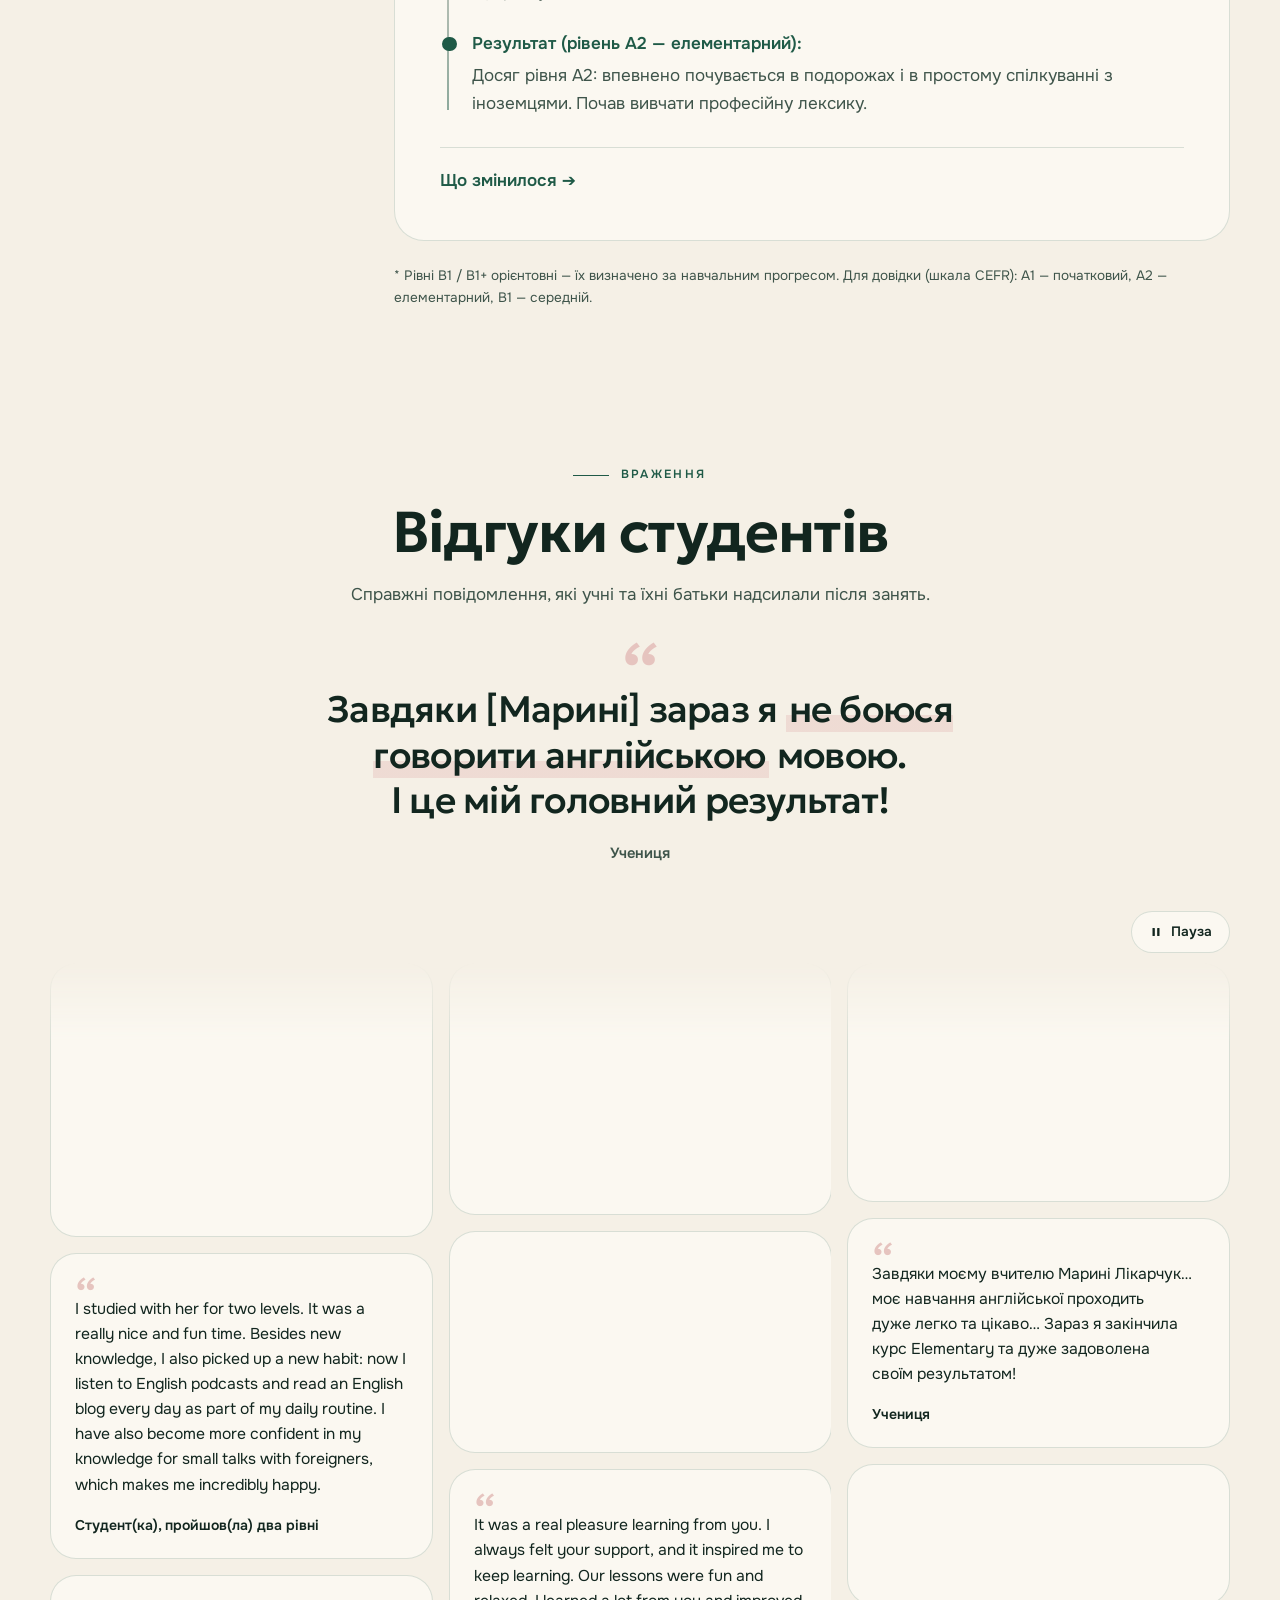
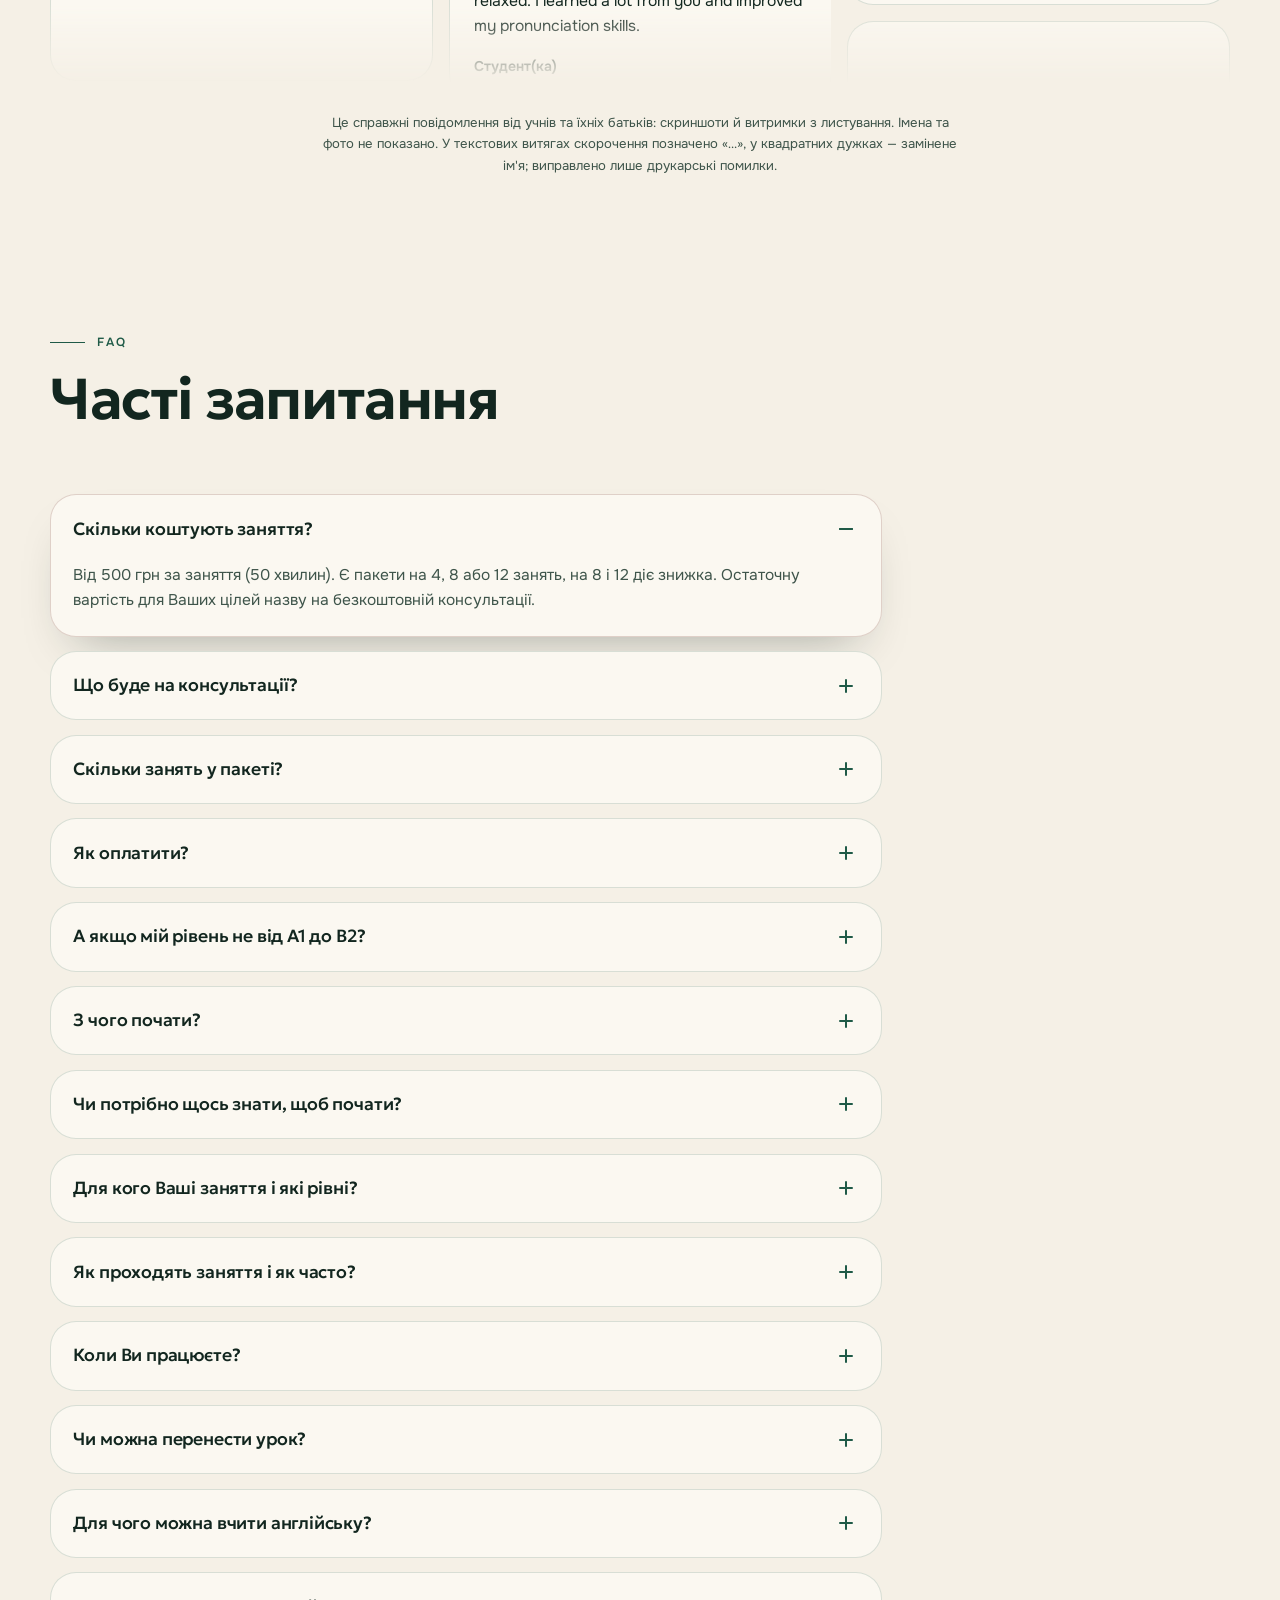
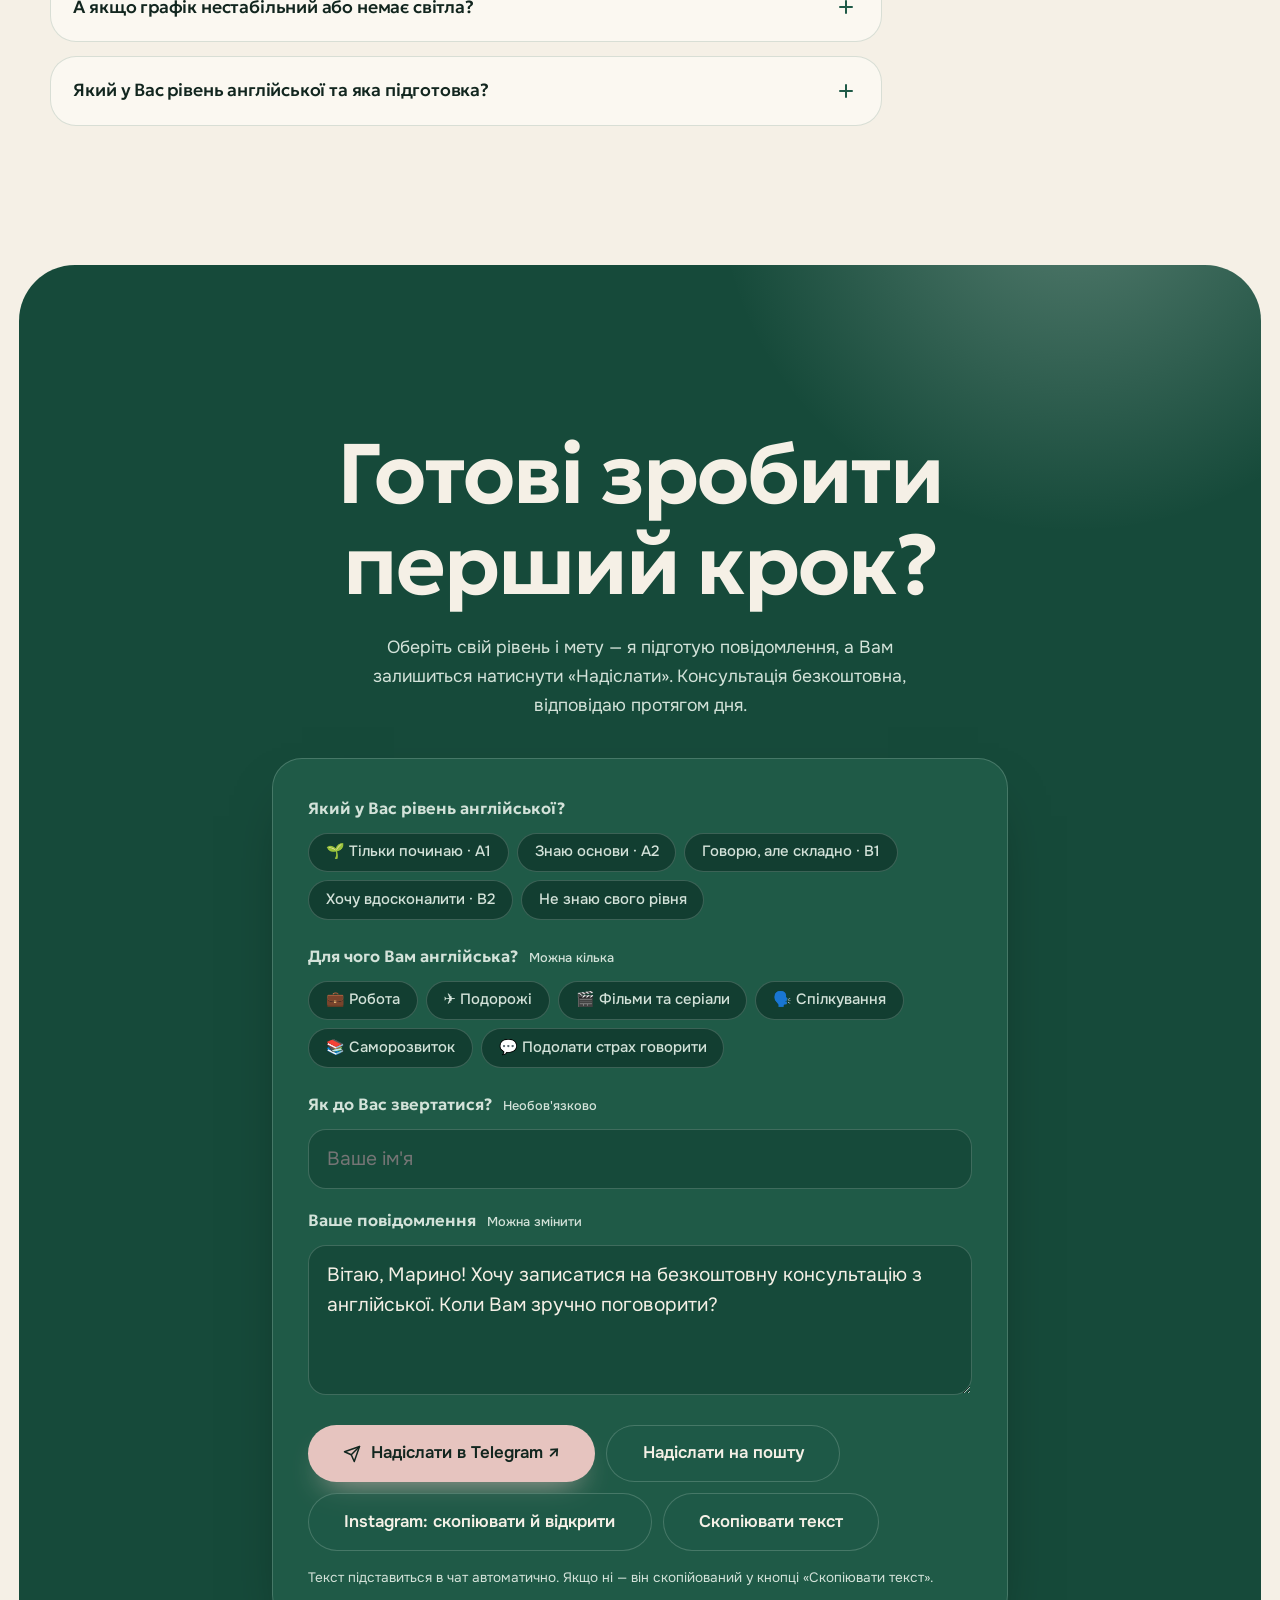
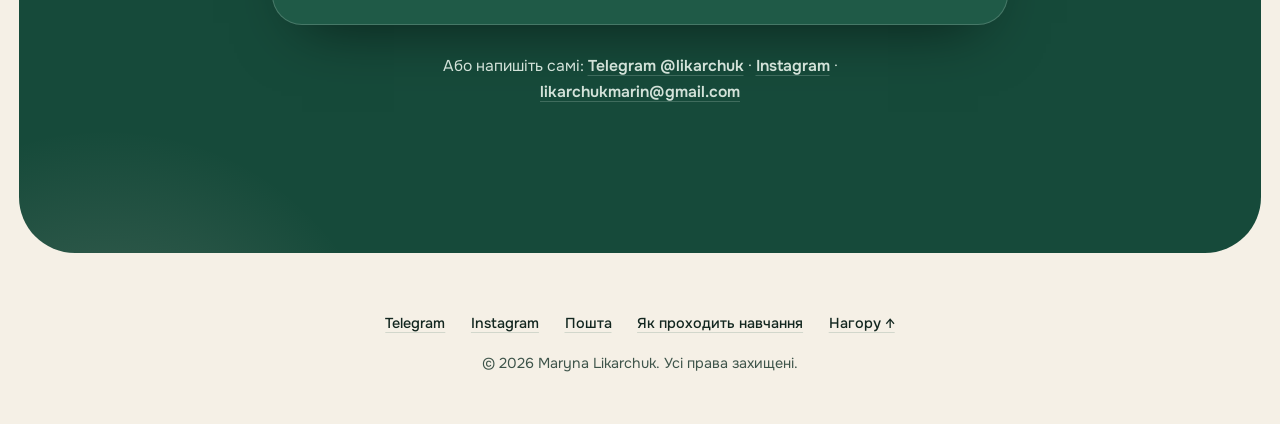
==== commit 419beb9e: "Update index.html" ====
--- a/index.html
+++ b/index.html
@@ -3,8 +3,8 @@
 <head>
     <meta charset="UTF-8">
     <meta name="viewport" content="width=device-width, initial-scale=1.0, viewport-fit=cover">
-    <title>Репетитор з англійської онлайн для дорослих — Maryna Likarchuk</title>
-    <meta name="description" content="Репетитор з англійської онлайн для дорослих: індивідуальні заняття 1:1 по 50 хвилин (рівні A1–B2), безкоштовна консультація. Maryna Likarchuk — TESOL/TEFL-сертифікована менторка.">
+    <title>Репетитор з англійської онлайн для дорослих і молоді — Maryna Likarchuk</title>
+    <meta name="description" content="Репетитор з англійської онлайн для дорослих і молоді: індивідуальні заняття 1:1 по 50 хвилин (рівні A1–B2), безкоштовна консультація. Maryna Likarchuk — TESOL/TEFL-сертифікований репетитор.">
     <meta name="theme-color" content="#12261F">
     <meta name="color-scheme" content="light dark">
     <meta name="robots" content="index,follow,max-image-preview:large">
@@ -15,8 +15,8 @@
     <meta property="og:type" content="website">
     <meta property="og:locale" content="uk_UA">
     <meta property="og:site_name" content="Maryna Likarchuk">
-    <meta property="og:title" content="Репетитор з англійської онлайн для дорослих — Maryna Likarchuk">
-    <meta property="og:description" content="Індивідуальні онлайн-заняття з англійської для дорослих — у Вашому темпі, під Ваші цілі. Безкоштовна консультація.">
+    <meta property="og:title" content="Репетитор з англійської онлайн для дорослих і молоді — Maryna Likarchuk">
+    <meta property="og:description" content="Індивідуальні онлайн-заняття з англійської для дорослих і молоді — у Вашому темпі, під Ваші цілі. Безкоштовна консультація.">
     <meta property="og:url" content="https://likarchukmarin-sketch.github.io/english/">
     <meta property="og:image" content="https://likarchukmarin-sketch.github.io/english/og-image.jpg">
     <meta property="og:image:width" content="1200">
@@ -24,8 +24,8 @@
     <meta property="og:image:alt" content="Maryna Likarchuk">
     <meta property="og:image:type" content="image/jpeg">
     <meta name="twitter:card" content="summary_large_image">
-    <meta name="twitter:title" content="Репетитор з англійської онлайн для дорослих — Maryna Likarchuk">
-    <meta name="twitter:description" content="Індивідуальні онлайн-заняття з англійської для дорослих. Безкоштовна консультація.">
+    <meta name="twitter:title" content="Репетитор з англійської онлайн для дорослих і молоді — Maryna Likarchuk">
+    <meta name="twitter:description" content="Індивідуальні онлайн-заняття з англійської для дорослих і молоді. Безкоштовна консультація.">
     <meta name="twitter:image" content="https://likarchukmarin-sketch.github.io/english/og-image.jpg">
 
     <!-- Тема та заставка визначаються до першого малювання (без спалаху) -->
@@ -53,7 +53,7 @@
 
     <link rel="stylesheet" href="styles.css?v=1">
     <script type="application/ld+json">
-    {"@context":"https://schema.org","@type":"Person","name":"Maryna Likarchuk","jobTitle":"Менторка з англійської мови (TESOL/TEFL)","description":"TESOL/TEFL-сертифікована менторка з англійської мови. Індивідуальні онлайн-заняття для дорослих.","url":"https://likarchukmarin-sketch.github.io/english/","image":"https://likarchukmarin-sketch.github.io/english/your-photo.jpg","knowsLanguage":["uk","en"],"hasCredential":[{"@type":"EducationalOccupationalCredential","name":"120-hour Accredited TESOL/TEFL Certificate","dateCreated":"2024-08-30","recognizedBy":{"@type":"Organization","name":"World TESOL Academy"}},{"@type":"EducationalOccupationalCredential","name":"EF SET English Certificate: C2 Proficient (72/100)","dateCreated":"2026-10-05","url":"https://cert.efset.org/AdLqdd"}],"knowsAbout":["English language teaching","TESOL","TEFL"],"sameAs":["https://t.me/likarchuk","https://instagram.com/marina.likarchuk"]}
+    {"@context":"https://schema.org","@type":"Person","name":"Maryna Likarchuk","jobTitle":"Репетитор з англійської мови (TESOL/TEFL)","description":"TESOL/TEFL-сертифікований репетитор з англійської мови. Індивідуальні онлайн-заняття для дорослих.","url":"https://likarchukmarin-sketch.github.io/english/","image":"https://likarchukmarin-sketch.github.io/english/your-photo.jpg","knowsLanguage":["uk","en"],"hasCredential":[{"@type":"EducationalOccupationalCredential","name":"120-hour Accredited TESOL/TEFL Certificate","dateCreated":"2024-08-30","recognizedBy":{"@type":"Organization","name":"World TESOL Academy"}},{"@type":"EducationalOccupationalCredential","name":"EF SET English Certificate: C2 Proficient (72/100)","dateCreated":"2026-10-05","url":"https://cert.efset.org/AdLqdd"}],"knowsAbout":["English language teaching","TESOL","TEFL"],"sameAs":["https://t.me/likarchuk","https://instagram.com/marina.likarchuk"]}
     </script>
 </head>
 <body>
@@ -123,9 +123,9 @@
         <section id="top" class="hero">
             <div class="container hero-grid">
                 <div>
-                    <span class="badge rv"><span aria-hidden="true">✨</span><span><span lang="en">TESOL / TEFL</span>-сертифікована менторка з англійської мови</span></span>
+                    <span class="badge rv"><span aria-hidden="true">✨</span><span><span lang="en">TESOL / TEFL</span>-сертифікований репетитор з англійської мови</span></span>
                     <h1 class="hero-title split">Англійська, у якій можна бути <span class="nb"><em class="accent">собою</em>.</span></h1>
-                    <p class="lead rv" style="--d:4">Індивідуальні онлайн-заняття з англійської для дорослих — від перших слів до живої розмови. Вам не потрібно знати все чи боятися помилок: ми рухаємося у Вашому темпі й працюємо над тим, що важливо саме Вам.</p>
+                    <p class="lead rv" style="--d:4">Індивідуальні онлайн-заняття з англійської для дорослих і молоді — від перших слів до живої розмови. Вам не потрібно знати все чи боятися помилок: ми рухаємося у Вашому темпі й працюємо над тим, що важливо саме Вам.</p>
                     <div class="cta-row rv" style="--d:5">
                         <a href="#contact" data-track="cta-hero" class="btn btn-primary btn-lg magnetic">Безкоштовна консультація ↗</a>
                         <a href="#cases" class="btn btn-ghost btn-lg magnetic">Історії учнів ↓</a>
@@ -145,8 +145,8 @@
                                     <span class="dot"></span>
                                 </div>
                                 <p class="pname">Maryna Likarchuk</p>
-                                <p class="prole">Менторка з англійської мови</p>
-                                <p class="pdesc">Проводжу індивідуальні онлайн-заняття для дорослих і створюю для них власні навчальні матеріали.</p>
+                                <p class="prole">Репетитор з англійської мови</p>
+                                <p class="pdesc">Проводжу індивідуальні онлайн-заняття для дорослих і молоді та створюю для них власні навчальні матеріали.</p>
                                 <div class="pactions">
                                     <a class="btn btn-primary" href="https://t.me/likarchuk?text=%D0%92%D1%96%D1%82%D0%B0%D1%8E%2C%20%D0%9C%D0%B0%D1%80%D0%B8%D0%BD%D0%BE%21%20%D0%A5%D0%BE%D1%87%D1%83%20%D0%B7%D0%B0%D0%BF%D0%B8%D1%81%D0%B0%D1%82%D0%B8%D1%81%D1%8F%20%D0%BD%D0%B0%20%D0%B1%D0%B5%D0%B7%D0%BA%D0%BE%D1%88%D1%82%D0%BE%D0%B2%D0%BD%D1%83%20%D0%BA%D0%BE%D0%BD%D1%81%D1%83%D0%BB%D1%8C%D1%82%D0%B0%D1%86%D1%96%D1%8E%20%D0%B7%20%D0%B0%D0%BD%D0%B3%D0%BB%D1%96%D0%B9%D1%81%D1%8C%D0%BA%D0%BE%D1%97." data-track="tg-hero" target="_blank" rel="noopener noreferrer">
                                         <svg xmlns="http://www.w3.org/2000/svg" width="16" height="16" viewBox="0 0 24 24" fill="none" stroke="currentColor" stroke-width="2.4" stroke-linecap="round" stroke-linejoin="round" aria-hidden="true"><path d="m22 2-7 20-4-9-9-4Z"/><path d="M22 2 11 13"/></svg>
@@ -182,15 +182,15 @@
         <section id="stats" class="sect inv slab">
             <div class="container stats-grid">
                 <div class="stat rv">
-                    <div class="num"><span class="sr-only">понад </span><span class="stat-counter" data-target="3.5" data-decimal="true">3,5</span><span class="plus" aria-hidden="true">+</span><span class="u">року</span></div>
+                    <div class="num"><span class="sr-only">приблизно </span><span class="plus" aria-hidden="true">≈</span><span class="stat-counter" data-target="4">4</span><span class="u">роки</span></div>
                     <p>досвіду викладання</p>
                 </div>
                 <div class="stat rv" style="--d:1">
-                    <div class="num"><span class="sr-only">понад </span><span class="stat-counter" data-target="110">110</span><span class="plus" aria-hidden="true">+</span></div>
+                    <div class="num"><span class="sr-only">приблизно </span><span class="plus" aria-hidden="true">≈</span><span class="stat-counter" data-target="110">110</span></div>
                     <p>студентів досягли результату</p>
                 </div>
                 <div class="stat rv" style="--d:2">
-                    <div class="num"><span class="sr-only">понад </span><span class="stat-counter" data-target="2250">2&nbsp;250</span><span class="plus" aria-hidden="true">+</span></div>
+                    <div class="num"><span class="sr-only">приблизно </span><span class="plus" aria-hidden="true">≈</span><span class="stat-counter" data-target="2250">2&nbsp;250</span></div>
                     <p>проведених уроків</p>
                 </div>
             </div>
@@ -241,7 +241,7 @@
             <div class="container about-grid">
                 <figure class="portrait rv l" style="margin:0">
                     <img src="your-photo.jpg" width="640" height="640" loading="lazy" alt="Maryna Likarchuk" decoding="async" onerror="this.onerror=null;this.src='data:image/svg+xml,%3Csvg xmlns=%27http://www.w3.org/2000/svg%27 viewBox=%270 0 64 64%27%3E%3Crect width=%2764%27 height=%2764%27 fill=%27%23374709%27/%3E%3Ctext x=%2732%27 y=%2742%27 font-family=%27Georgia,serif%27 font-size=%2726%27 text-anchor=%27middle%27 fill=%27%23F7F5EF%27%3EML%3C/text%3E%3C/svg%3E'">
-                    <figcaption class="pcap"><b>Maryna Likarchuk</b><span>Менторка з англійської мови</span></figcaption>
+                    <figcaption class="pcap"><b>Maryna Likarchuk</b><span>Репетитор з англійської мови</span></figcaption>
                 </figure>
                 <div>
                     <div class="sec-head" style="margin-bottom:2rem">
@@ -355,7 +355,7 @@
                             <span class="tag">Безкоштовно</span>
                             <div class="emoji" aria-hidden="true">💡</div>
                             <h3>Консультація</h3>
-                            <p>Коротка онлайн-зустріч: знайомимося, з'ясовуємо Ваш рівень і цілі та обираємо зручний формат. Добрий старт, якщо ще не знаєте, з чого почати.</p>
+                            <p>Зустріч у Zoom на 20–40 хвилин, без зобов'язань: знайомимося, з'ясовуємо Ваш рівень і цілі та обираємо зручний формат. Добрий старт, якщо ще не знаєте, з чого почати.</p>
                             <p>Після неї Ви отримуєте персональний план наступних кроків і навчальні матеріали.</p>
                         </article>
                     </div>
@@ -364,7 +364,7 @@
                             <div class="emoji" aria-hidden="true">⏳</div>
                             <h3>Навчання у зручний час</h3>
                             <p>Це асинхронний формат: Ви отримуєте матеріали й завдання, працюєте, коли Вам зручно, а я надсилаю відгук — письмово чи голосовими повідомленнями, з поясненнями.</p>
-                            <p>Підходить, якщо графік нестабільний або бувають відключення світла. За потреби — зустрічі для практики.</p>
+                            <p>Підходить, якщо графік нестабільний або бувають відключення світла. За потреби — зустрічі для практики. Це окремий формат: кількість зустрічей і вартість обговорюємо на консультації.</p>
                         </article>
                     </div>
                     <div class="cell f4 rv s">
@@ -391,7 +391,7 @@
                 </div>
                 <ol class="tl rv">
                         <li class="tl-step"><span class="tl-n">1</span><div class="tl-text"><h3>Ви пишете мені</h3><p>У Telegram, Instagram або на пошту. Відповідаю протягом дня.</p></div><i class="tl-line" aria-hidden="true" style="--k:0"></i></li>
-                        <li class="tl-step"><span class="tl-n">2</span><div class="tl-text"><h3>Безкоштовна консультація</h3><p>Знайомимося, говоримо про Ваш рівень, цілі й зручний графік.</p></div><i class="tl-line" aria-hidden="true" style="--k:1"></i></li>
+                        <li class="tl-step"><span class="tl-n">2</span><div class="tl-text"><h3>Безкоштовна консультація</h3><p>Zoom, 20–40 хвилин, без зобов'язань: розповідаєте про свій досвід і мету, я пропоную, як навчатися.</p></div><i class="tl-line" aria-hidden="true" style="--k:1"></i></li>
                         <li class="tl-step"><span class="tl-n">3</span><div class="tl-text"><h3>План навчання</h3><p>Складаю персональний план і добираю матеріали під Ваші цілі.</p></div><i class="tl-line" aria-hidden="true" style="--k:2"></i></li>
                         <li class="tl-step"><span class="tl-n">4</span><div class="tl-text"><h3>Заняття</h3><p>Уроки по 50 хвилин у Zoom: говоримо, розбираємо, повторюємо.</p></div><i class="tl-line" aria-hidden="true" style="--k:3"></i></li>
                         <li class="tl-step"><span class="tl-n"><svg viewBox="0 0 24 24" width="22" height="22" fill="none" stroke="currentColor" stroke-width="2.2" stroke-linecap="round" stroke-linejoin="round" aria-hidden="true"><path d="M5 21V4"/><path d="M5 4h11l-2 4 2 4H5"/></svg></span><div class="tl-text"><h3>Ваша ціль</h3><p>Крок за кроком рухаємося до результату, заради якого Ви почали.</p></div><i class="tl-line" aria-hidden="true" style="--k:4"></i></li>
@@ -402,15 +402,26 @@
                     <span>Українською та англійською</span>
                     <span>Будні, 9:00–21:00 за Києвом</span>
                 </div>
+                <article class="card how-consult spot rv">
+                    <h3>Що буде на безкоштовній консультації</h3>
+                    <p>Це розмова на 20–40 хвилин у Zoom. Вам нічого не потрібно готувати.</p>
+                    <ul class="ul">
+                        <li>Розповісте, як було з англійською досі: що вчили, що подобалося, а що ні.</li>
+                        <li>Разом з'ясуємо Ваш рівень, мету й те, як Вам хотілося б навчатися.</li>
+                        <li>Я запропоную, як ми можемо працювати, і ми разом подивимося, чи підходимо один одному.</li>
+                    </ul>
+                    <p class="no-oblig"><b>Без зобов'язань:</b> Вас ніхто не змушує купувати. Якщо не підійде, я нічого від Вас не вимагатиму.</p>
+                </article>
                 <article class="card how-price spot rv">
                     <div>
                         <h3>Скільки це коштує</h3>
-                        <!-- ЩОБ ВКАЗАТИ ЦІНУ: замініть наступне речення на, наприклад, «Для нових учнів — від 500 грн за урок.» -->
-                        <p>Вартість залежить від формату та цілей — для кожного учня вона індивідуальна. Назву її на безкоштовній консультації. Оплата пакетом (абонементом).</p>
+                        <!-- ЩОБ ЗМІНИТИ ЦІНУ: відредагуйте «500 грн» нижче та в розділі FAQ -->
+                        <p>Від <b>500 грн</b> за заняття (50 хвилин). Пакети на 4, 8 або 12 занять; на пакети по 8 і 12 занять діє знижка. Почати можна з 4 занять. Остаточну вартість для Ваших цілей назву на безкоштовній консультації.</p>
+                        <p class="pay-note">Оплата — за реквізитами ФОП (IBAN) до першого заняття пакета.</p>
                     </div>
                     <div class="how-actions">
                         <a href="#contact" data-track="cta-how" class="btn btn-primary">Записатися на консультацію ↗</a>
-                        <a href="how-it-works.html" data-track="how-more" class="btn btn-ghost">Детальніше про навчання →</a>
+                        <a href="how-it-works.html" data-track="how-more" class="btn btn-ghost">Приклад плану й уроку →</a>
                     </div>
                 </article>
             </div>
@@ -426,22 +437,12 @@
                 </div>
                 <div class="tabs rv">
                     <div class="tablist" role="tablist" aria-label="Історії учнів">
-                        <button class="tab" role="tab" id="tab-1" aria-selected="true" aria-controls="panel-1" type="button"><span class="av">Н</span><span><b>Ніка (підліток)</b><small>Навчалася ~2,5–3 роки</small></span></button>
-                        <button class="tab" role="tab" id="tab-2" aria-selected="false" aria-controls="panel-2" tabindex="-1" type="button"><span class="av">В</span><span><b>Володимир (30 років)</b><small>Навчався понад 1 рік</small></span></button>
+                        <button class="tab" role="tab" id="tab-2" aria-selected="true" aria-controls="panel-2" type="button"><span class="av">В</span><span><b>Володимир (30 років)</b><small>Навчався понад 1 рік</small></span></button>
                         <button class="tab" role="tab" id="tab-3" aria-selected="false" aria-controls="panel-3" tabindex="-1" type="button"><span class="av">Л</span><span><b>Людмила (40+ років)</b><small>Навчалася ~1,5 року</small></span></button>
+                        <button class="tab" role="tab" id="tab-1" aria-selected="false" aria-controls="panel-1" tabindex="-1" type="button"><span class="av">Н</span><span><b>Ніка (підліток)</b><small>Навчалася ~2,5–3 роки</small></span></button>
                     </div>
                     <div>
-                        <article class="card panel spot" role="tabpanel" tabindex="0" id="panel-1" aria-labelledby="tab-1">
-                            <div class="panel-top"><span class="av">Н</span><div><h3>Ніка (підліток)</h3><p class="muted">Навчалася ~2,5–3 роки</p></div><span class="lvl" aria-label="Рівень: від A1 до B1+, орієнтовно">A1 → B1+*</span></div>
-                            <div class="steps">
-                                <div class="step"><b>На старті (орієнтовно A1 — початковий рівень):</b><p>Знала окремі слова та деякі конструкції, але не мала цілісного розуміння структури мови. Соромилася говорити.</p></div>
-                                <div class="step"><b>Над чим працювали:</b><p>Побудова граматичного фундаменту, розширення словникового запасу, практика говоріння та робота над вимовою.</p></div>
-                                <div class="step"><b>Результат (орієнтовно B1 / B1+, середній рівень)*:</b><p>Навчилася самостійно будувати речення та висловлювати думки. Стала впевнено користуватися англійською поза уроками.</p></div>
-                            </div>
-                            <details class="story"><summary>Що змінилося ➔</summary><p>«Реальний випадок: у Києві Ніка самостійно допомогла іноземному туристу розібратися зі складним маршрутом до Одеси й пояснила, як користуватися метро.»</p></details>
-                            <p class="footnote" style="margin-top:1.1rem">Ніка — мій єдиний учень-підліток. Зазвичай я працюю з дорослими та молоддю.</p>
-                        </article>
-                        <article class="card panel spot" role="tabpanel" tabindex="0" id="panel-2" aria-labelledby="tab-2" hidden>
+                        <article class="card panel spot" role="tabpanel" tabindex="0" id="panel-2" aria-labelledby="tab-2">
                             <div class="panel-top"><span class="av">В</span><div><h3>Володимир (30 років)</h3><p class="muted">Навчався понад 1 рік</p></div><span class="lvl" aria-label="Рівень: з нуля до A2">0 → A2</span></div>
                             <div class="steps">
                                 <div class="step"><b>На старті (майже з нуля):</b><p>Знав окремі слова й умів базово читати. Граматичної основи не було. Англійська була потрібна для подорожей і роботи.</p></div>
@@ -458,6 +459,16 @@
                                 <div class="step"><b>Результат (орієнтовно B1 / B1+, середній рівень)*:</b><p>Навчилася чітко формулювати думки англійською, впевнено користується мовою й далі розвиває усне мовлення.</p></div>
                             </div>
                             <details class="story"><summary>Що змінилося ➔</summary><p>«Поступово пройшла шлях від скутості у реченнях до спокійного повсякденного висловлення власних думок.»</p></details>
+                        </article>
+                        <article class="card panel spot" role="tabpanel" tabindex="0" id="panel-1" aria-labelledby="tab-1" hidden>
+                            <div class="panel-top"><span class="av">Н</span><div><h3>Ніка (підліток)</h3><p class="muted">Навчалася ~2,5–3 роки</p></div><span class="lvl" aria-label="Рівень: від A1 до B1+, орієнтовно">A1 → B1+*</span></div>
+                            <div class="steps">
+                                <div class="step"><b>На старті (орієнтовно A1 — початковий рівень):</b><p>Знала окремі слова та деякі конструкції, але не мала цілісного розуміння структури мови. Соромилася говорити.</p></div>
+                                <div class="step"><b>Над чим працювали:</b><p>Побудова граматичного фундаменту, розширення словникового запасу, практика говоріння та робота над вимовою.</p></div>
+                                <div class="step"><b>Результат (орієнтовно B1 / B1+, середній рівень)*:</b><p>Навчилася самостійно будувати речення та висловлювати думки. Стала впевнено користуватися англійською поза уроками.</p></div>
+                            </div>
+                            <details class="story"><summary>Що змінилося ➔</summary><p>«Реальний випадок: у Києві Ніка самостійно допомогла іноземному туристу розібратися зі складним маршрутом до Одеси й пояснила, як користуватися метро.»</p></details>
+                            <p class="footnote" style="margin-top:1.1rem">Ніка — мій єдиний учень-підліток. Зазвичай я працюю з дорослими та молоддю.</p>
                         </article>
                         <p class="footnote">* Рівні B1 / B1+ орієнтовні — їх визначено за навчальним прогресом. Для довідки (шкала CEFR): A1 — початковий, A2 — елементарний, B1 — середній.</p>
                     </div>
@@ -524,7 +535,23 @@
                 <div class="faq about-list">
                     <div class="acc open rv">
                         <button class="acc-head" type="button" id="fqh1" aria-expanded="true" aria-controls="fq1"><span class="acc-t">Скільки коштують заняття?</span><span class="acc-plus"></span></button>
-                        <div class="acc-body" id="fq1" role="region" aria-labelledby="fqh1"><div><p>Вартість залежить від формату та цілей, тому для кожного учня вона індивідуальна. Назву її на безкоштовній консультації. Оплата пакетом (абонементом).</p></div></div>
+                        <div class="acc-body" id="fq1" role="region" aria-labelledby="fqh1"><div><p>Від 500 грн за заняття (50 хвилин). Є пакети на 4, 8 або 12 занять, на 8 і 12 діє знижка. Остаточну вартість для Ваших цілей назву на безкоштовній консультації.</p></div></div>
+                    </div>
+                    <div class="acc rv">
+                        <button class="acc-head" type="button" id="fqh11" aria-expanded="false" aria-controls="fq11"><span class="acc-t">Що буде на консультації?</span><span class="acc-plus"></span></button>
+                        <div class="acc-body" id="fq11" role="region" aria-labelledby="fqh11"><div><p>Це розмова на 20–40 хвилин у Zoom: Ви розповідаєте, як було з англійською досі, що вчили, що подобалося, а що ні, який у Вас рівень і мета. Я пропоную, як ми можемо навчатися. Консультація безкоштовна й нічого не зобов'язує: якщо не підійде, я нічого від Вас не вимагатиму.</p></div></div>
+                    </div>
+                    <div class="acc rv">
+                        <button class="acc-head" type="button" id="fqh12" aria-expanded="false" aria-controls="fq12"><span class="acc-t">Скільки занять у пакеті?</span><span class="acc-plus"></span></button>
+                        <div class="acc-body" id="fq12" role="region" aria-labelledby="fqh12"><div><p>У пакеті 4, 8 або 12 занять. Можна почати з мінімального пакета на 4 заняття. На пакети по 8 і 12 занять діє знижка.</p></div></div>
+                    </div>
+                    <div class="acc rv">
+                        <button class="acc-head" type="button" id="fqh13" aria-expanded="false" aria-controls="fq13"><span class="acc-t">Як оплатити?</span><span class="acc-plus"></span></button>
+                        <div class="acc-body" id="fq13" role="region" aria-labelledby="fqh13"><div><p>За реквізитами ФОП (IBAN), до першого заняття пакета.</p></div></div>
+                    </div>
+                    <div class="acc rv">
+                        <button class="acc-head" type="button" id="fqh14" aria-expanded="false" aria-controls="fq14"><span class="acc-t">А якщо мій рівень не від A1 до B2?</span><span class="acc-plus"></span></button>
+                        <div class="acc-body" id="fq14" role="region" aria-labelledby="fqh14"><div><p>Напишіть мені, підкажу. Якщо я не найкращий вибір для Вашого рівня, спрямую до колег, яким довіряю.</p></div></div>
                     </div>
                     <div class="acc rv" style="--d:1">
                         <button class="acc-head" type="button" id="fqh2" aria-expanded="false" aria-controls="fq2"><span class="acc-t">З чого почати?</span><span class="acc-plus"></span></button>
@@ -556,7 +583,7 @@
                     </div>
                     <div class="acc rv" style="--d:4">
                         <button class="acc-head" type="button" id="fqh9" aria-expanded="false" aria-controls="fq9"><span class="acc-t">А якщо графік нестабільний або немає світла?</span><span class="acc-plus"></span></button>
-                        <div class="acc-body" id="fq9" role="region" aria-labelledby="fqh9"><div><p>Для цього є навчання у зручний час: Ви отримуєте матеріали й завдання, працюєте, коли можете, а я надсилаю відгук письмово чи голосовими повідомленнями. За потреби — зустрічі для практики.</p></div></div>
+                        <div class="acc-body" id="fq9" role="region" aria-labelledby="fqh9"><div><p>Для цього є навчання у зручний час: Ви отримуєте матеріали й завдання, працюєте, коли можете, а я надсилаю відгук письмово чи голосовими повідомленнями. За потреби — зустрічі для практики. Це окремий формат: кількість зустрічей і вартість обговорюємо на консультації.</p></div></div>
                     </div>
                     <div class="acc rv" style="--d:4">
                         <button class="acc-head" type="button" id="fqh10" aria-expanded="false" aria-controls="fq10"><span class="acc-t">Який у Вас рівень англійської та яка підготовка?</span><span class="acc-plus"></span></button>
--- a/styles.css
+++ b/styles.css
@@ -1,10 +1,10 @@
-        /* ============ ТОКЕНИ ТА ТЕМИ ============ */
+/* ============ ТОКЕНИ ТА ТЕМИ ============ */
         :root {
-            --bg:#F7F5EF; --bg2:#EFEBDD; --surface:#FFFFFF; --surface2:#F3F0E4;
-            --fg:#212517; --muted:#4b513d; --line:rgba(55,71,9,.14);
-            --accent:#374709; --accent2:#759242; --onaccent:#F7F5EF;
-            --glow1:rgba(117,146,66,.30); --glow2:rgba(222,211,166,.65);
-            --shadow:0 24px 50px -26px rgba(33,37,23,.38);
+            --bg:#F5F0E6; --bg2:#ECE5D5; --surface:#FBF8F1; --surface2:#E7EEE6;
+            --fg:#12261F; --muted:#3E544A; --line:rgba(31,90,71,.16);
+            --accent:#1F5A47; --accent2:#E6C4BF; --onaccent:#F5F0E6;
+            --glow1:rgba(31,90,71,.20); --glow2:rgba(230,196,191,.60);
+            --shadow:0 24px 50px -26px rgba(18,38,31,.38);
             --font-head:'Geologica','Onest',system-ui,sans-serif;
             --font-body:'Onest',system-ui,-apple-system,'Segoe UI',sans-serif;
             --header-h:72px; color-scheme:light;
@@ -12,24 +12,24 @@
         }
         .dark {
             color-scheme:dark;
-            --bg:#212517; --bg2:#1b1f12; --surface:#2b3122; --surface2:#343b2a;
-            --fg:#F2F0E7; --muted:#c3c6b4; --line:rgba(222,211,166,.16);
-            --accent:#B6C58E; --accent2:#DED3A6; --onaccent:#212517;
-            --glow1:rgba(117,146,66,.40); --glow2:rgba(222,211,166,.13);
+            --bg:#12261F; --bg2:#0E1E18; --surface:#17382E; --surface2:#1F4A3B;
+            --fg:#F5F0E6; --muted:#C9D6CD; --line:rgba(211,226,217,.16);
+            --accent:#D3E2D9; --accent2:#E6C4BF; --onaccent:#12261F;
+            --glow1:rgba(31,90,71,.55); --glow2:rgba(230,196,191,.12);
             --shadow:0 28px 60px -30px rgba(0,0,0,.75);
         }
-        /* Інверсні «плити»: у темній темі — пісочні, у світлій — глибокі зелені */
+        /* Інверсні «плити»: у темній темі — світло-зелені, у світлій — глибокі зелені */
         .dark .inv {
-            --bg:#DED3A6; --bg2:#d3c88f; --surface:#EDE7C8; --surface2:#F4F0DA;
-            --fg:#212517; --muted:#454a2c; --line:rgba(33,37,23,.18);
-            --accent:#374709; --accent2:#5b7a28; --onaccent:#F7F5EF;
-            --shadow:0 28px 50px -30px rgba(33,37,23,.5);
+            --bg:#D3E2D9; --bg2:#C4D7CC; --surface:#E4EEE8; --surface2:#F5F0E6;
+            --fg:#12261F; --muted:#2F4A3F; --line:rgba(18,38,31,.18);
+            --accent:#1F5A47; --accent2:#E6C4BF; --onaccent:#F5F0E6;
+            --shadow:0 28px 50px -30px rgba(18,38,31,.5);
         }
         html:not(.dark) .inv {
-            --bg:#263010; --bg2:#1f2810; --surface:#2f3a15; --surface2:#39461c;
-            --fg:#F2F0E7; --muted:#cfd5bb; --line:rgba(222,211,166,.2);
-            --accent:#DED3A6; --accent2:#B6C58E; --onaccent:#212517;
-            --shadow:0 28px 60px -30px rgba(0,0,0,.65);
+            --bg:#164A3A; --bg2:#123E31; --surface:#1F5A47; --surface2:#276B55;
+            --fg:#F5F0E6; --muted:#D3E2D9; --line:rgba(211,226,217,.22);
+            --accent:#E6C4BF; --accent2:#D3E2D9; --onaccent:#12261F;
+            --shadow:0 28px 60px -30px rgba(0,0,0,.6);
         }
 
         /* ============ БАЗА ============ */
@@ -51,7 +51,7 @@
         .container { width:min(1180px,100% - 3rem); margin-inline:auto; }
         .sect { position:relative; padding:clamp(4.5rem,9vw,8rem) 0; }
         .muted { color:var(--muted); }
-        :focus-visible { outline:2px solid var(--accent2); outline-offset:3px; border-radius:6px; }
+        :focus-visible { outline:2px solid var(--accent); outline-offset:3px; border-radius:6px; }
 
         .kicker { display:inline-flex; align-items:center; gap:.75rem; font-size:.74rem; font-weight:600; letter-spacing:.2em; text-transform:uppercase; color:var(--accent); }
         .kicker::before { content:""; width:2.2rem; height:1px; background:currentColor; transform-origin:left; transition:transform .9s var(--ease) .25s; }
@@ -72,7 +72,7 @@
         .js .split.in .wi { transform:none; opacity:1; filter:none; }
 
         .accent { color:var(--accent); font-style:normal; position:relative; white-space:nowrap; }
-        .js .accent .wi { background:linear-gradient(100deg,var(--accent) 0%,var(--accent2) 45%,var(--accent) 90%); background-size:220% 100%; -webkit-background-clip:text; background-clip:text; color:transparent; animation:shine 7s linear infinite; }
+        .js .accent .wi { background:linear-gradient(100deg,var(--accent) 0%,color-mix(in srgb,var(--accent2) 45%,var(--accent)) 45%,var(--accent) 90%); background-size:220% 100%; -webkit-background-clip:text; background-clip:text; color:transparent; animation:shine 7s linear infinite; }
         .accent::after { content:""; position:absolute; left:0; right:0; bottom:-.08em; height:.2em; background:var(--accent2); opacity:.7; -webkit-mask:url("data:image/svg+xml,%3Csvg xmlns='http://www.w3.org/2000/svg' viewBox='0 0 120 12' preserveAspectRatio='none'%3E%3Cpath d='M0 7c10-8 20 6 30-1s20-6 30 0 20 7 30 0 20-5 30 1' fill='none' stroke='%23000' stroke-width='3' stroke-linecap='round'/%3E%3C/svg%3E") center/100% 100% no-repeat; mask:url("data:image/svg+xml,%3Csvg xmlns='http://www.w3.org/2000/svg' viewBox='0 0 120 12' preserveAspectRatio='none'%3E%3Cpath d='M0 7c10-8 20 6 30-1s20-6 30 0 20 7 30 0 20-5 30 1' fill='none' stroke='%23000' stroke-width='3' stroke-linecap='round'/%3E%3C/svg%3E") center/100% 100% no-repeat; transform-origin:left; }
         .js .accent::after { transform:scaleX(0); transition:transform 1s var(--ease) .9s; }
         .js .split.in .accent::after { transform:scaleX(1); }
@@ -258,8 +258,8 @@
         .portrait { position:sticky; top:6.5rem; border-radius:34px; overflow:hidden; aspect-ratio:4/5; background:var(--surface); border:1px solid var(--line); box-shadow:var(--shadow); }
         .portrait img { width:100%; height:100%; object-fit:cover; object-position:center 20%; transform:scale(1.06); transition:transform 1.4s var(--ease); }
         .portrait:hover img { transform:scale(1.12); }
-        .portrait::after { content:""; position:absolute; inset:0; background:linear-gradient(180deg,transparent 45%,rgba(20,24,12,.82)); }
-        .pcap { position:absolute; left:1.5rem; right:1.5rem; bottom:1.4rem; z-index:2; color:#F2F0E7; }
+        .portrait::after { content:""; position:absolute; inset:0; background:linear-gradient(180deg,transparent 45%,rgba(18,38,31,.85)); }
+        .pcap { position:absolute; left:1.5rem; right:1.5rem; bottom:1.4rem; z-index:2; color:#F5F0E6; }
         .pcap b { display:block; font-family:var(--font-head); font-size:1.4rem; font-weight:600; }
         .pcap span { font-size:.85rem; opacity:.85; }
         .about-list { display:grid; gap:.9rem; }
@@ -297,14 +297,14 @@
         .stack { display:grid; gap:1.5rem; }
         .scard { position:sticky; top:calc(var(--header-h) + 1rem + var(--n) * 16px); display:grid; grid-template-columns:auto 1fr; gap:clamp(1.2rem,4vw,3.5rem); align-items:center; border-radius:34px; padding:clamp(1.6rem,4vw,3.4rem); min-height:clamp(260px,42vh,380px); border:1px solid var(--line); box-shadow:0 -18px 40px -26px rgba(0,0,0,.35); }
         .scard.s1 { background:var(--accent); color:var(--onaccent); --muted:color-mix(in srgb,var(--onaccent) 80%,transparent); border-color:transparent; }
-        .scard.s2 { background:#9DB86B; color:#1a1f0e; --muted:#2a3217; border-color:transparent; }
-        .dark .scard.s2 { background:var(--accent2); color:#212517; --muted:#3a3f26; }
+        .scard.s2 { background:#D3E2D9; color:#12261F; --muted:#2F4A3F; border-color:transparent; }
+        .dark .scard.s2 { background:var(--accent2); color:#12261F; --muted:#3E3030; }
         .scard.s3 { background:var(--surface); }
         .scard .big { font-family:var(--font-head); font-weight:700; line-height:.85; font-size:clamp(3.6rem,9vw,7.5rem); letter-spacing:-.05em; opacity:.35; }
         .scard h3 { font-size:clamp(1.55rem,3.2vw,2.5rem); margin-bottom:.9rem; }
         .scard p { color:var(--muted); max-width:36em; }
         .chips { display:flex; flex-wrap:wrap; gap:.6rem; margin-top:1.2rem; }
-        .chips span { padding:.5rem .95rem; border-radius:999px; font-size:.9rem; font-weight:500; background:color-mix(in srgb,#212517 10%,transparent); border:1px solid color-mix(in srgb,#212517 18%,transparent); }
+        .chips span { padding:.5rem .95rem; border-radius:999px; font-size:.9rem; font-weight:500; background:color-mix(in srgb,#12261F 10%,transparent); border:1px solid color-mix(in srgb,#12261F 18%,transparent); }
 
         /* ============ ФОРМАТИ ============ */
         .f1 { grid-column:span 7; grid-row:span 2; } .f2 { grid-column:span 5; } .f3 { grid-column:span 5; } .f4 { grid-column:span 12; }
@@ -408,7 +408,7 @@
         .shot-btn { display:block; width:100%; padding:0; border:0; background:none; cursor:zoom-in; border-radius:18px; }
         .shot-btn:focus-visible { outline:2px solid var(--accent); outline-offset:3px; }
         #lightbox { border:0; padding:0; background:transparent; max-width:100vw; max-height:100vh; overflow:visible; }
-        #lightbox::backdrop { background:rgba(10,12,6,.84); backdrop-filter:blur(6px); }
+        #lightbox::backdrop { background:rgba(8,18,14,.86); backdrop-filter:blur(6px); }
         #lightbox img { display:block; margin:auto; max-width:94vw; max-height:86vh; height:auto; border-radius:20px; box-shadow:0 30px 80px -20px rgba(0,0,0,.7); cursor:zoom-out; }
         .lb-close { position:absolute; top:-3.2rem; right:0; width:2.7rem; height:2.7rem; border-radius:50%; border:1px solid rgba(255,255,255,.35); background:rgba(255,255,255,.12); color:#fff; font-size:1.1rem; cursor:pointer; }
         .lb-close:hover { background:rgba(255,255,255,.24); }
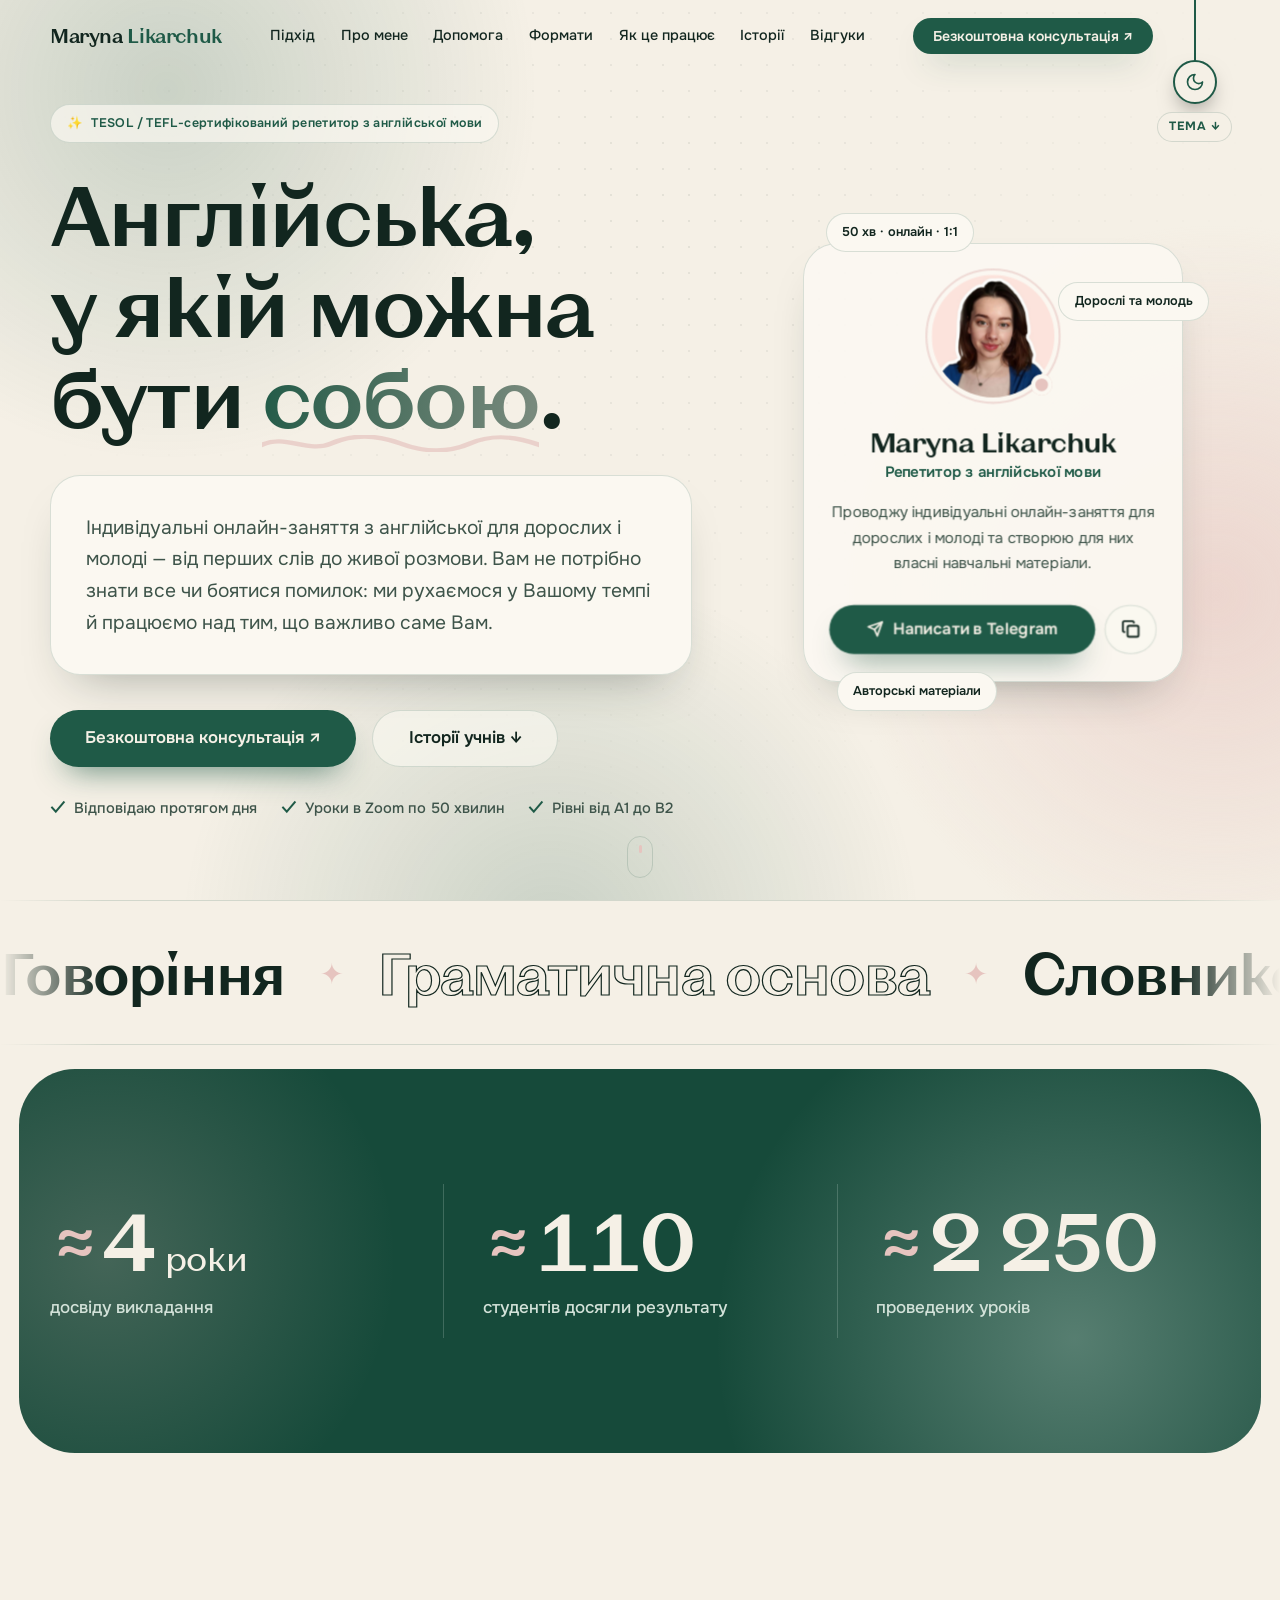
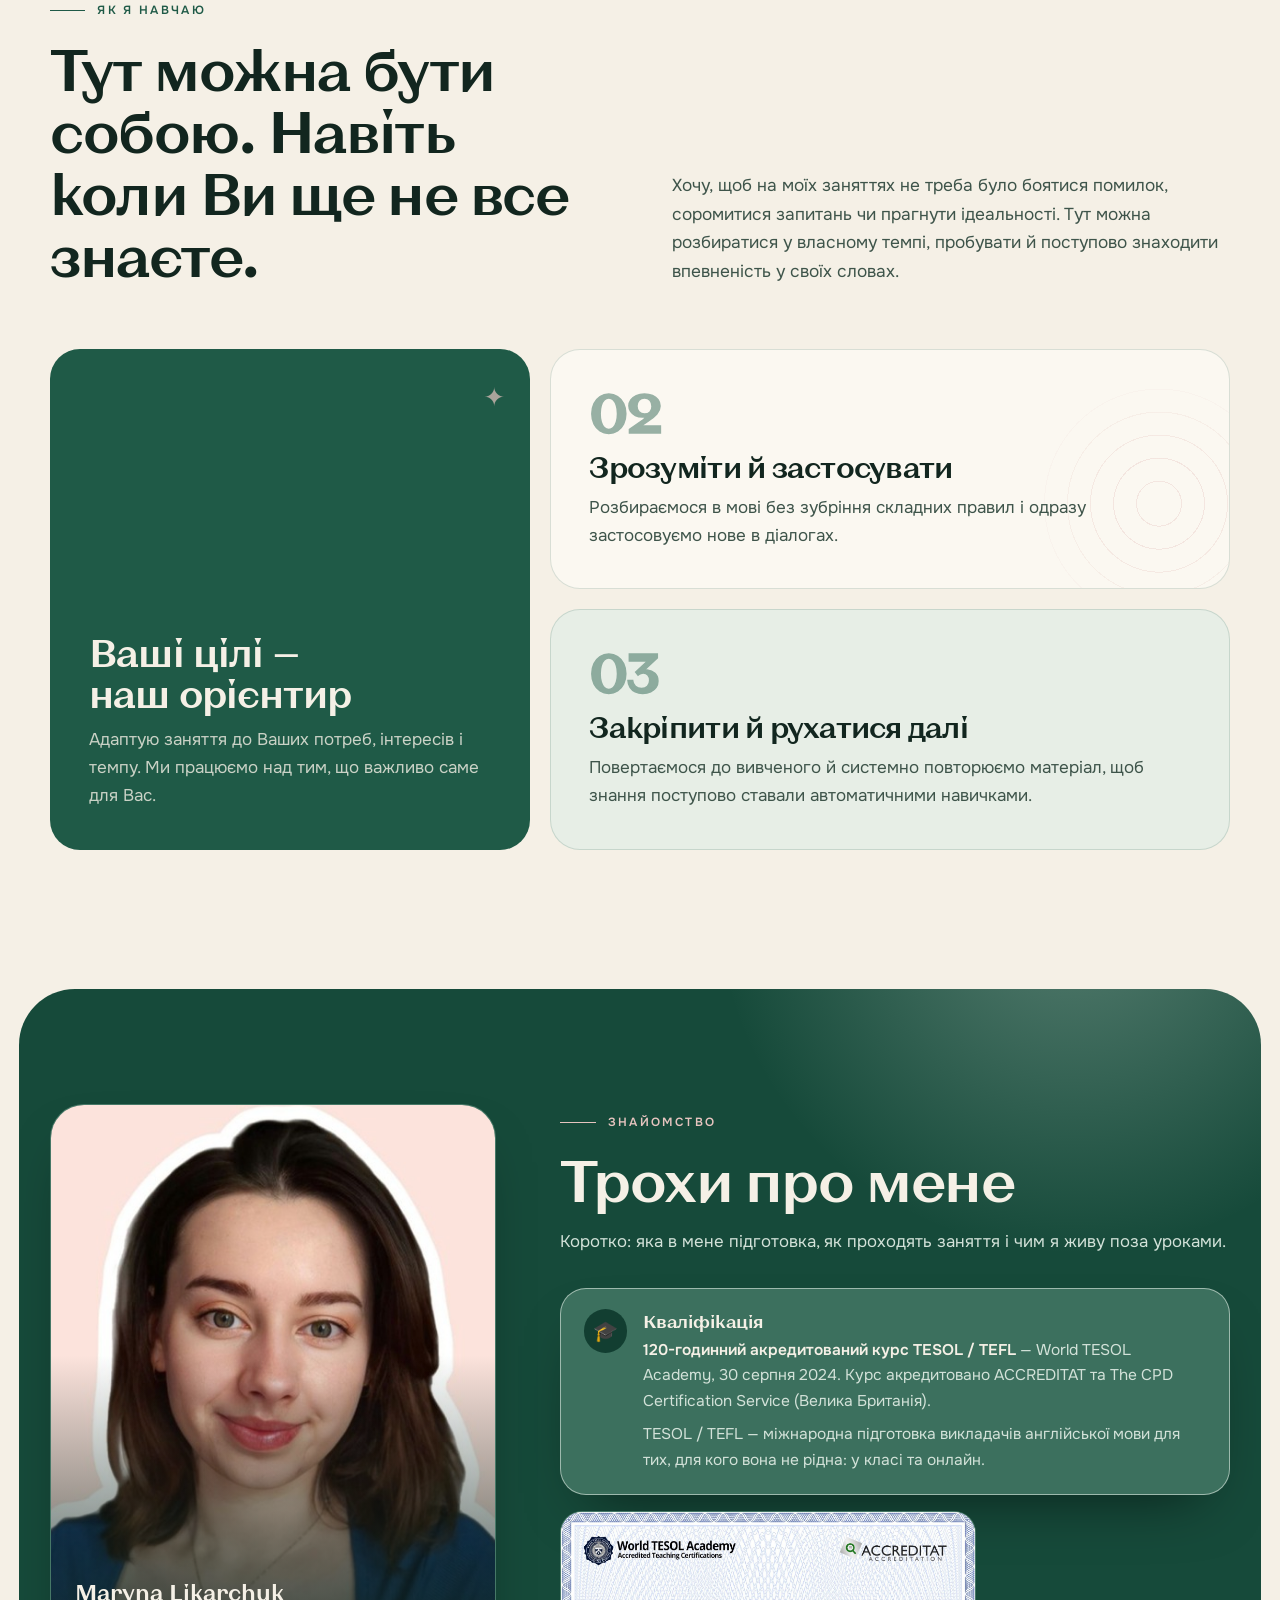
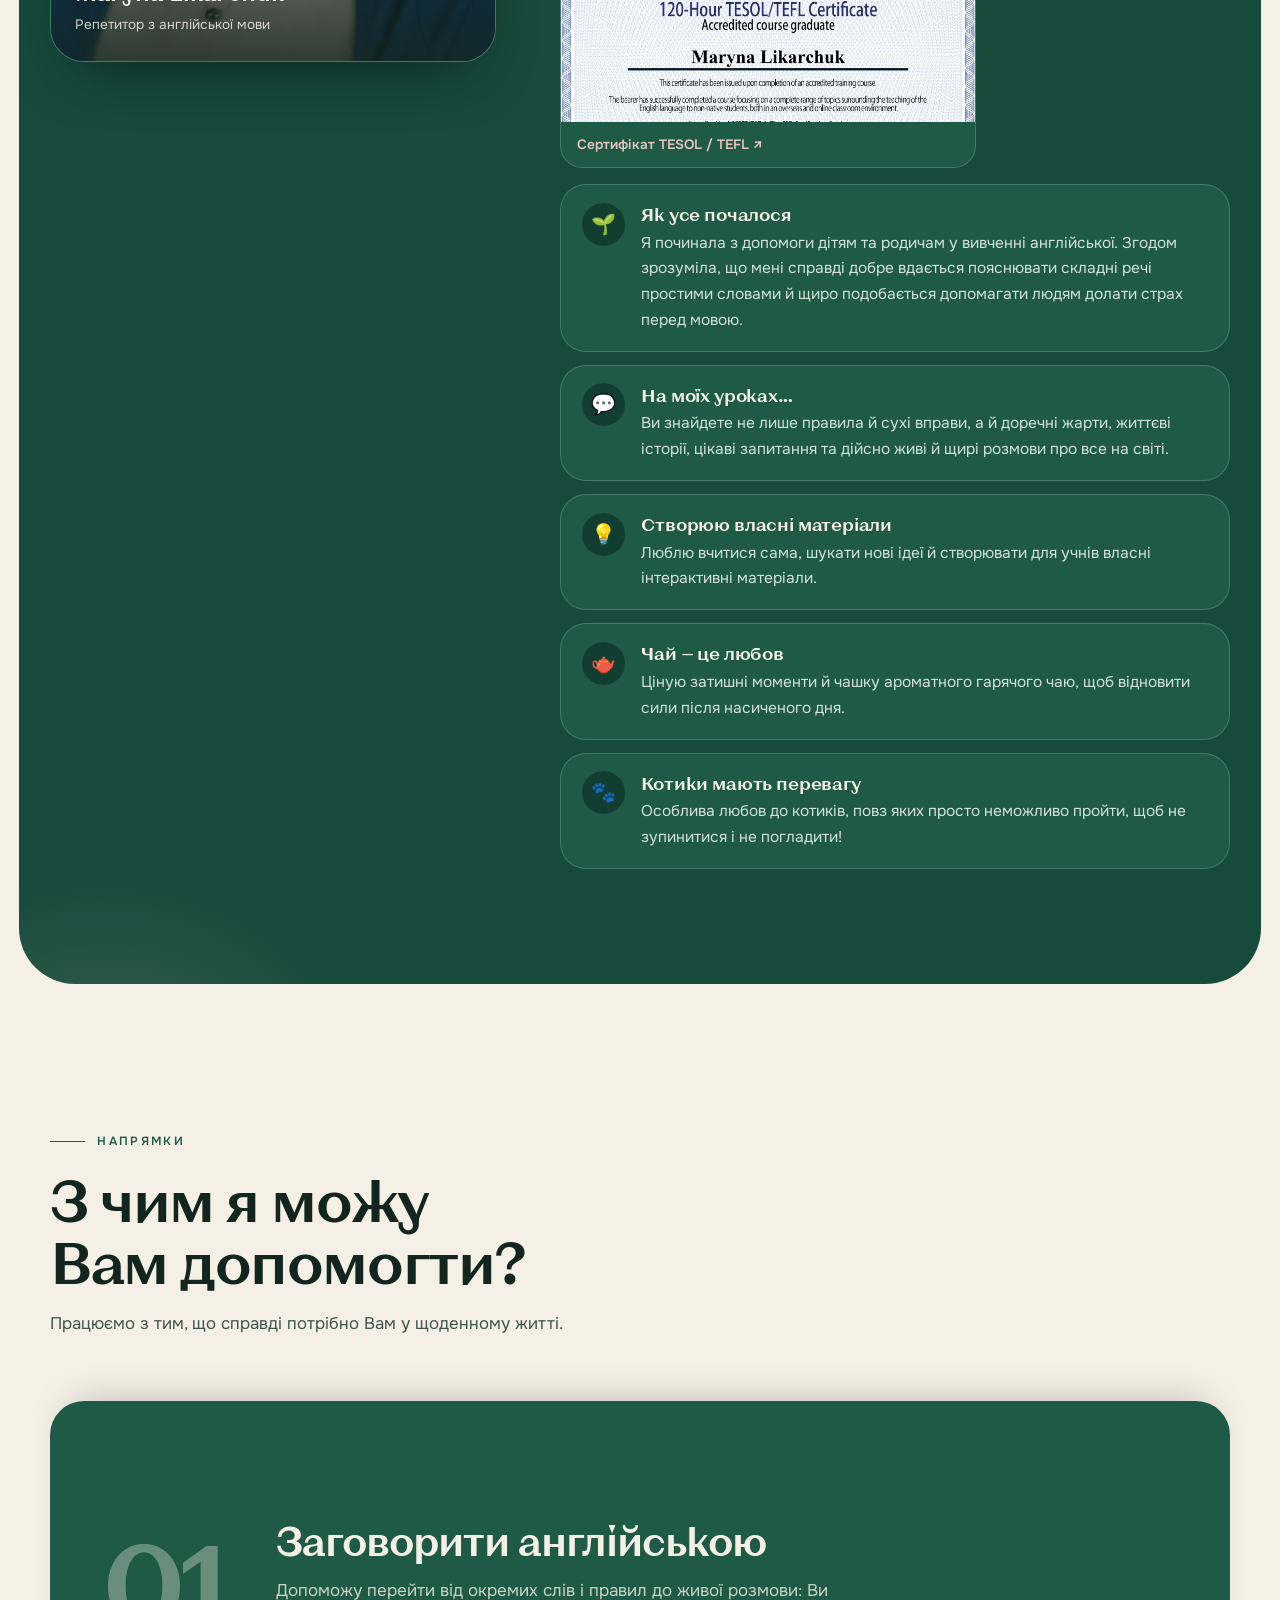
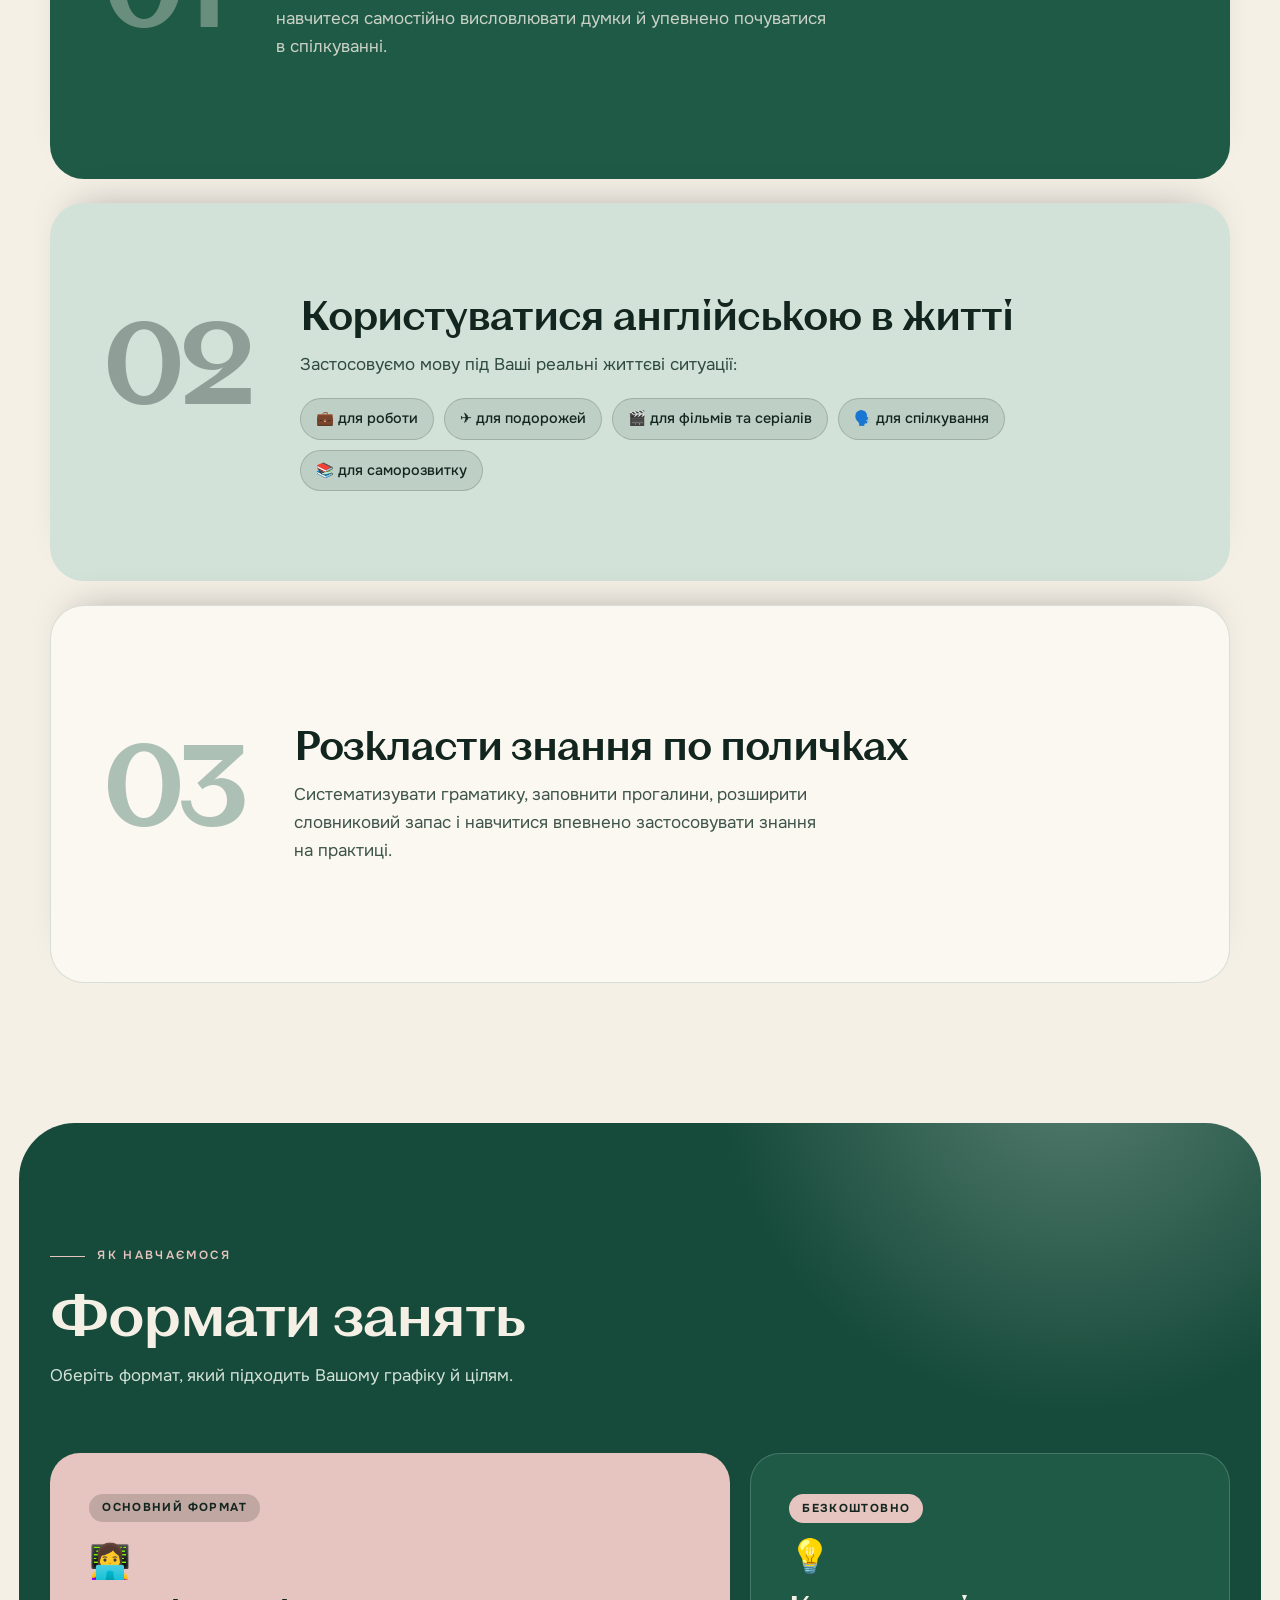
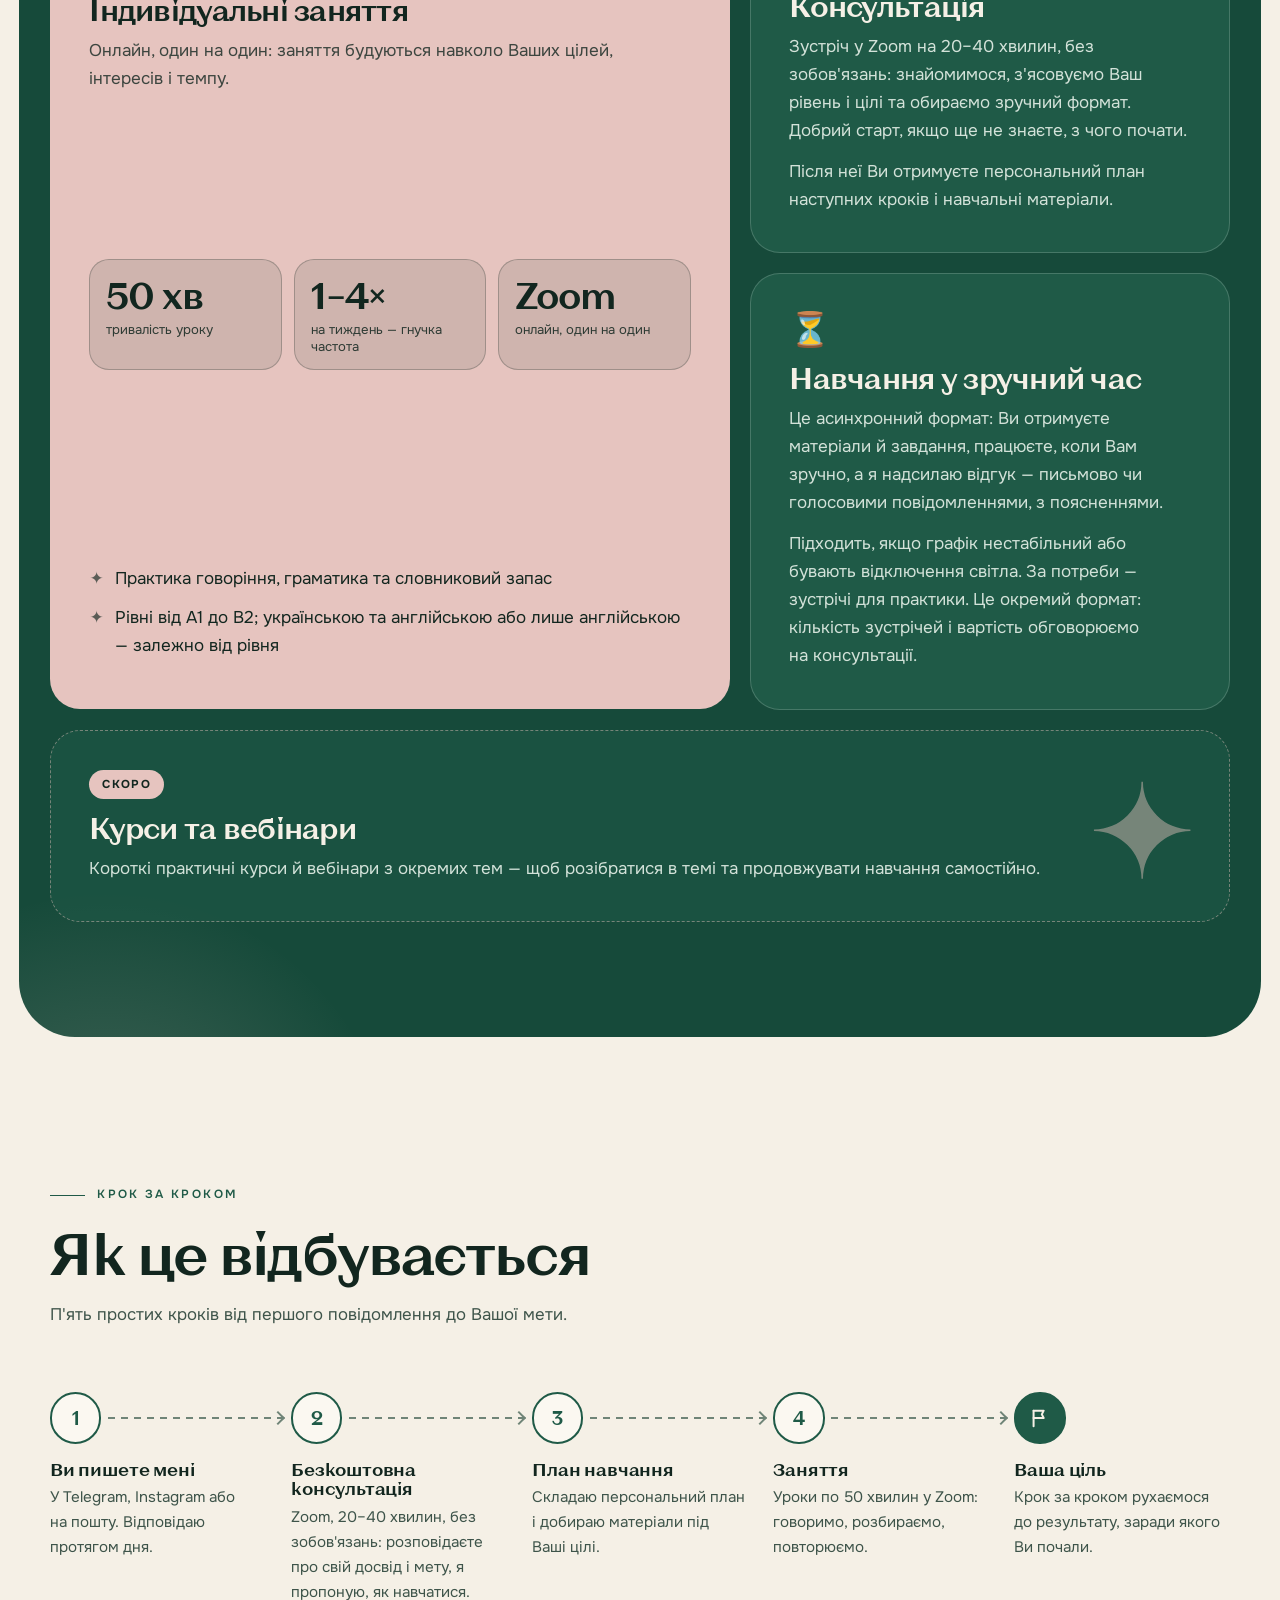
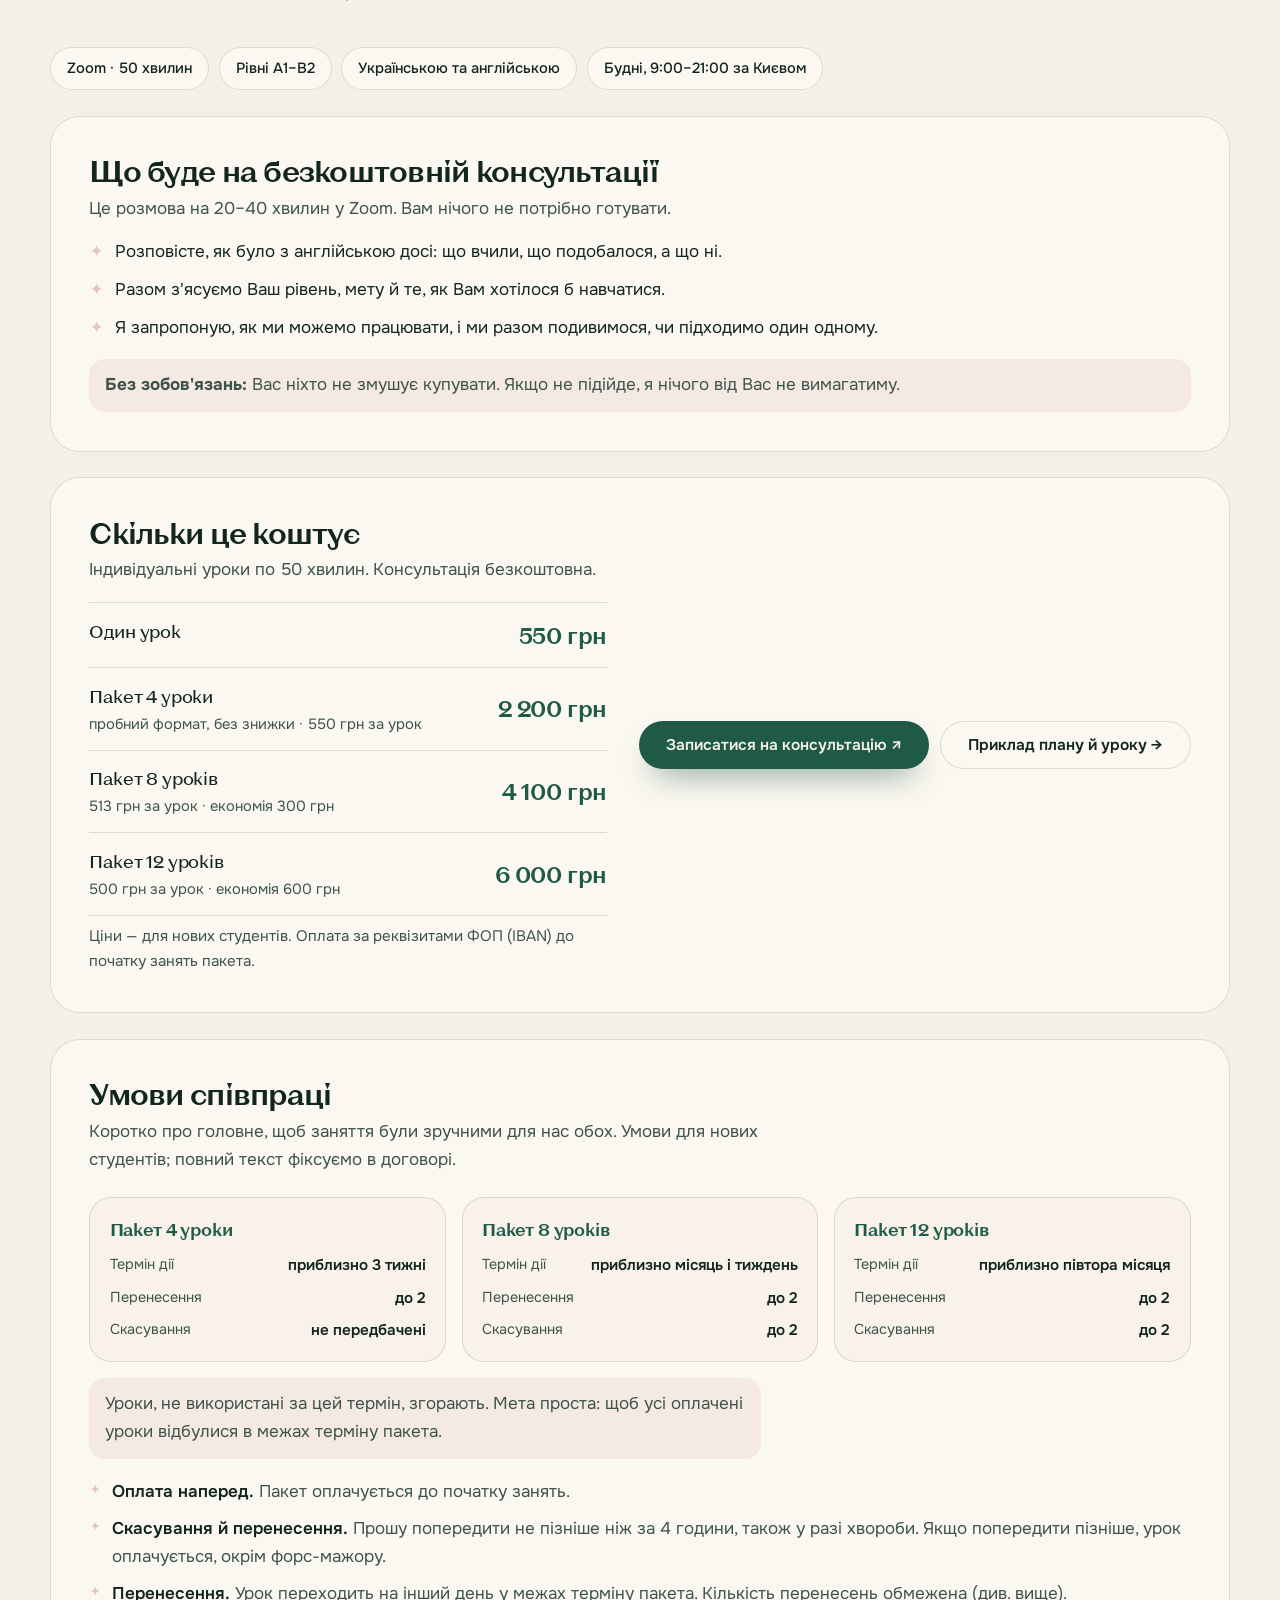
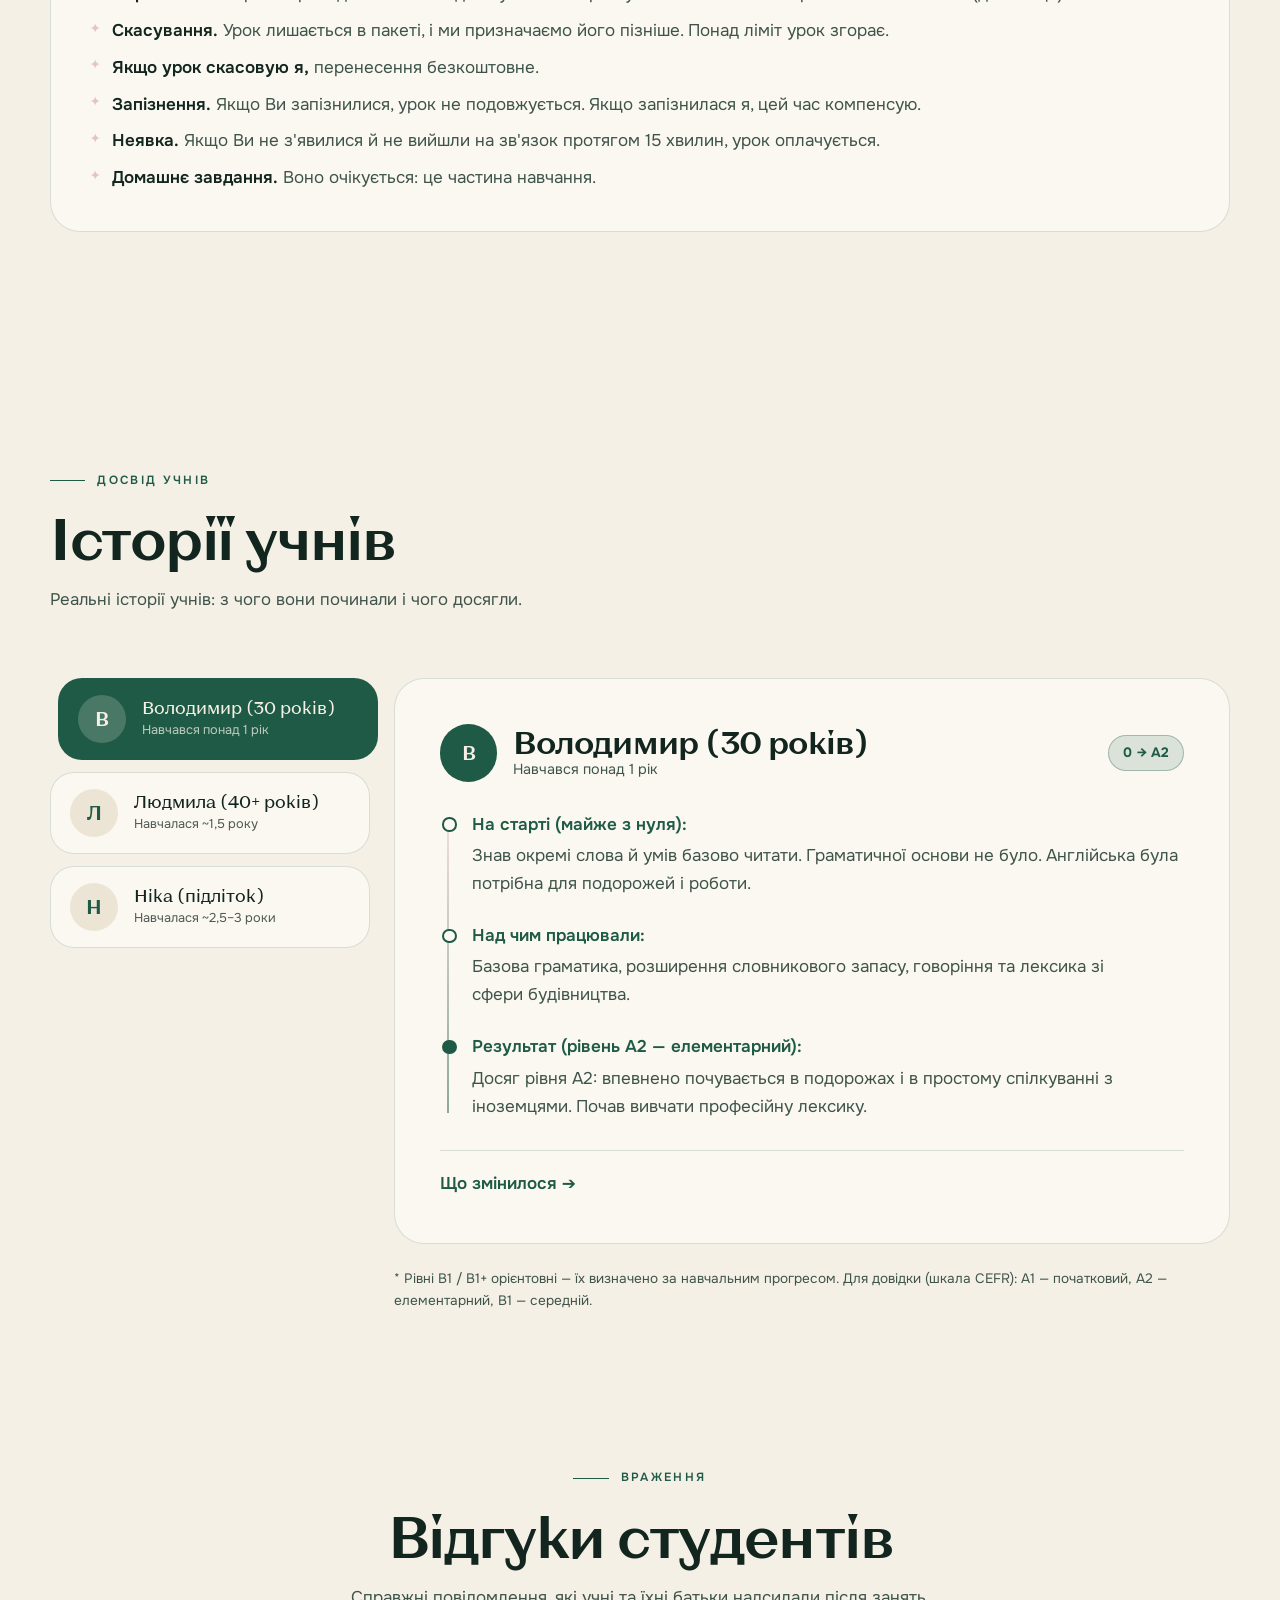
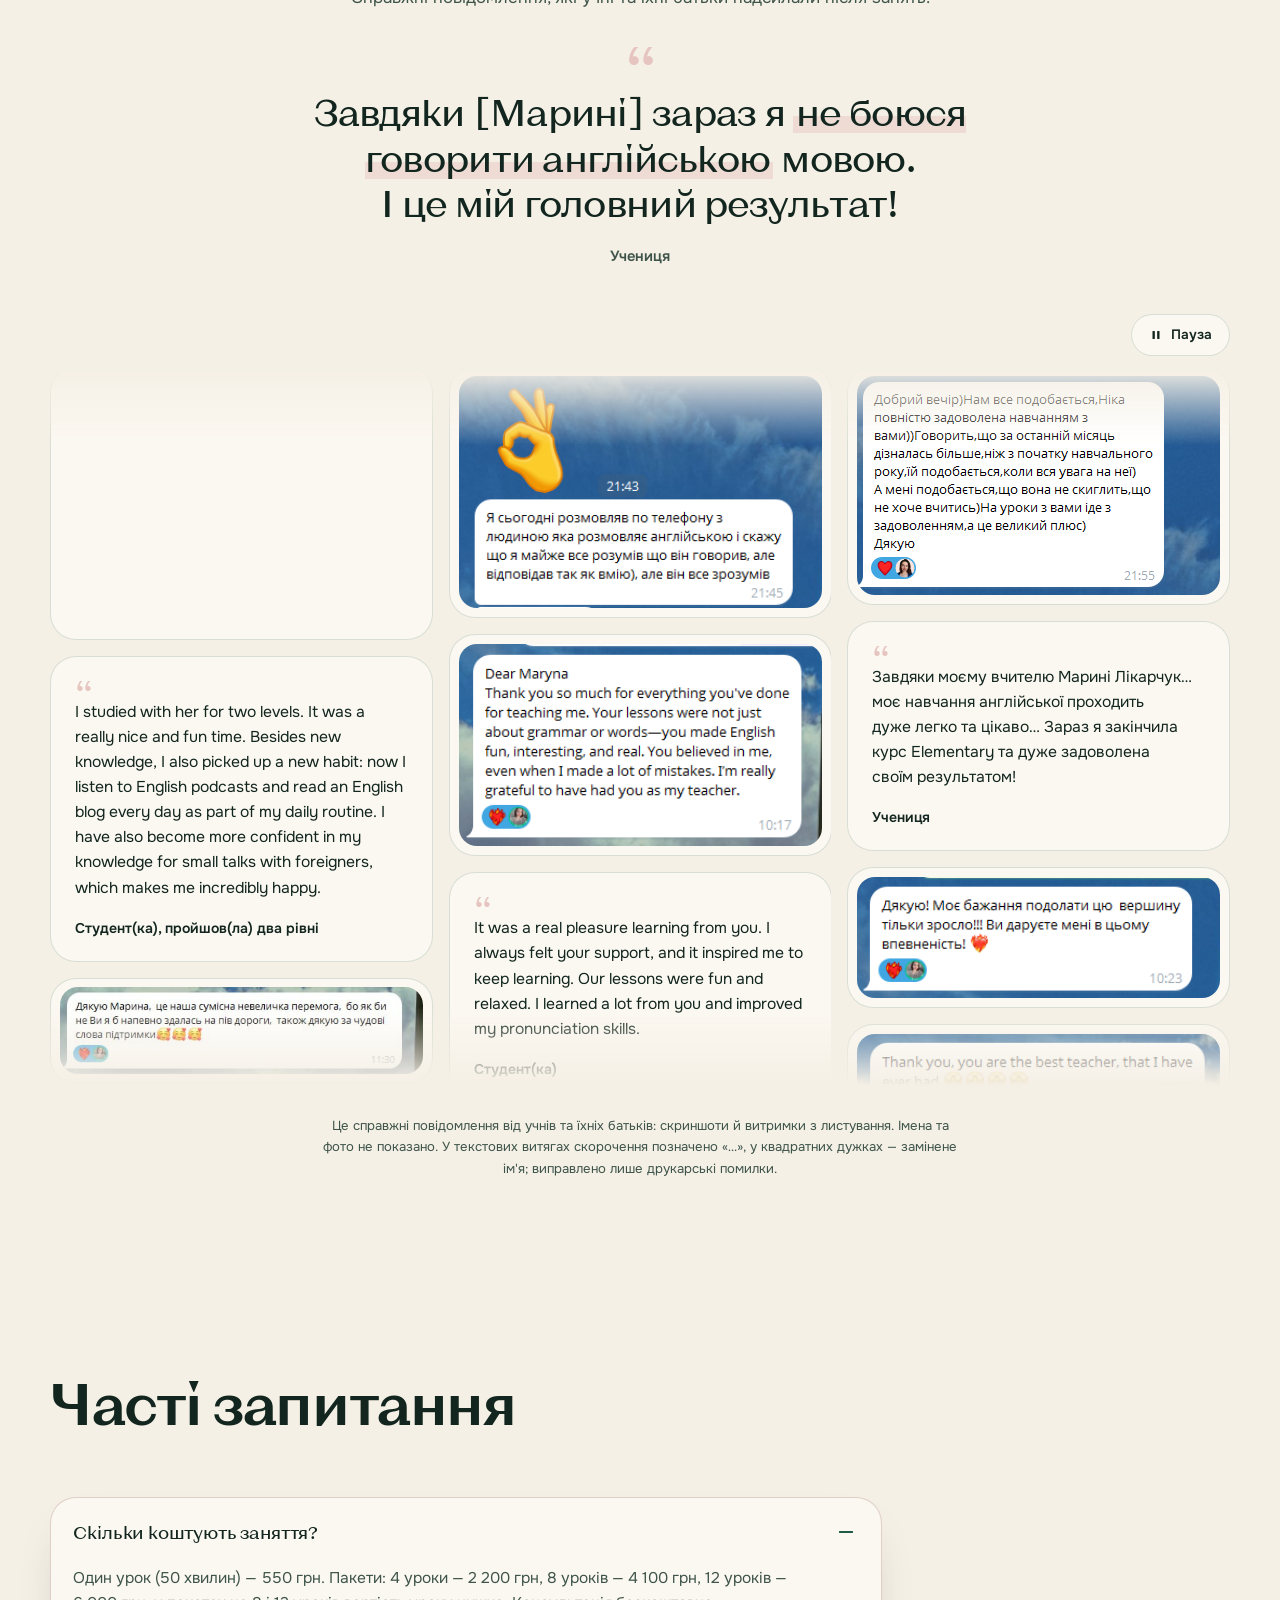
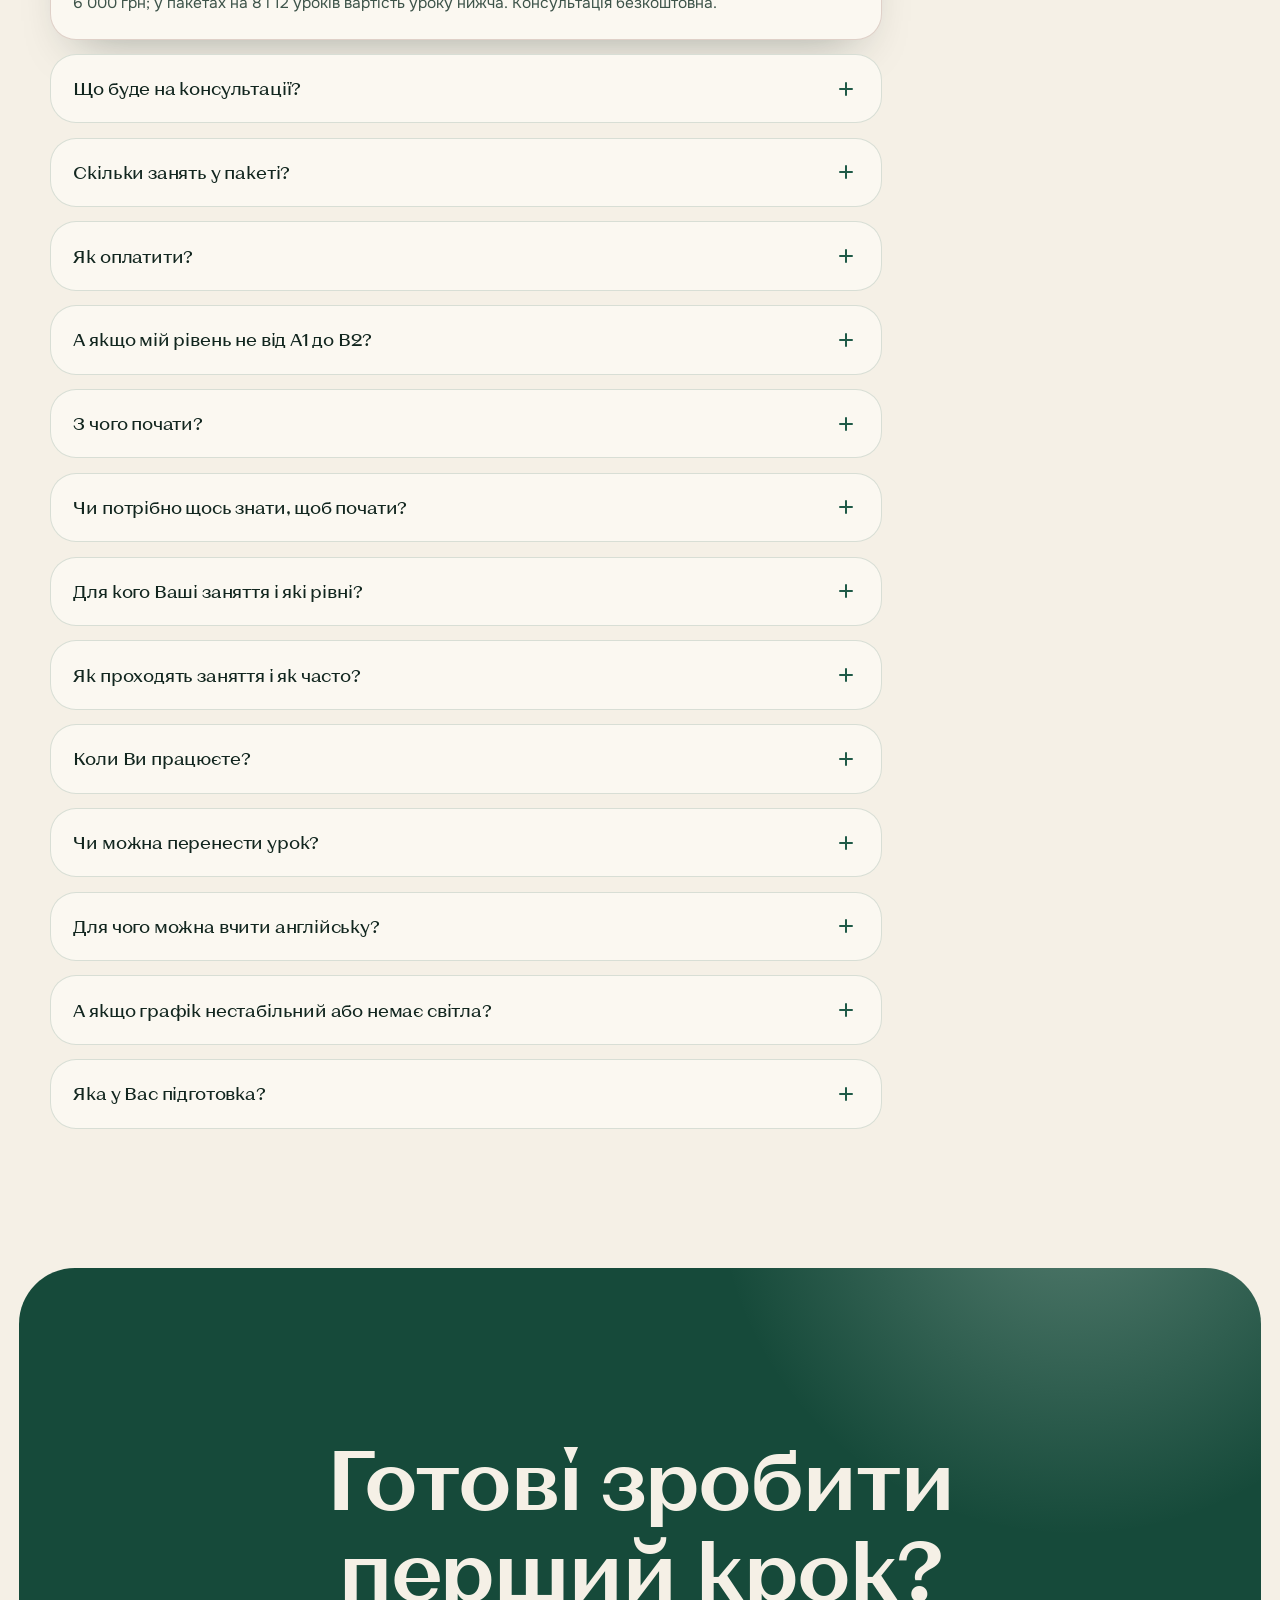
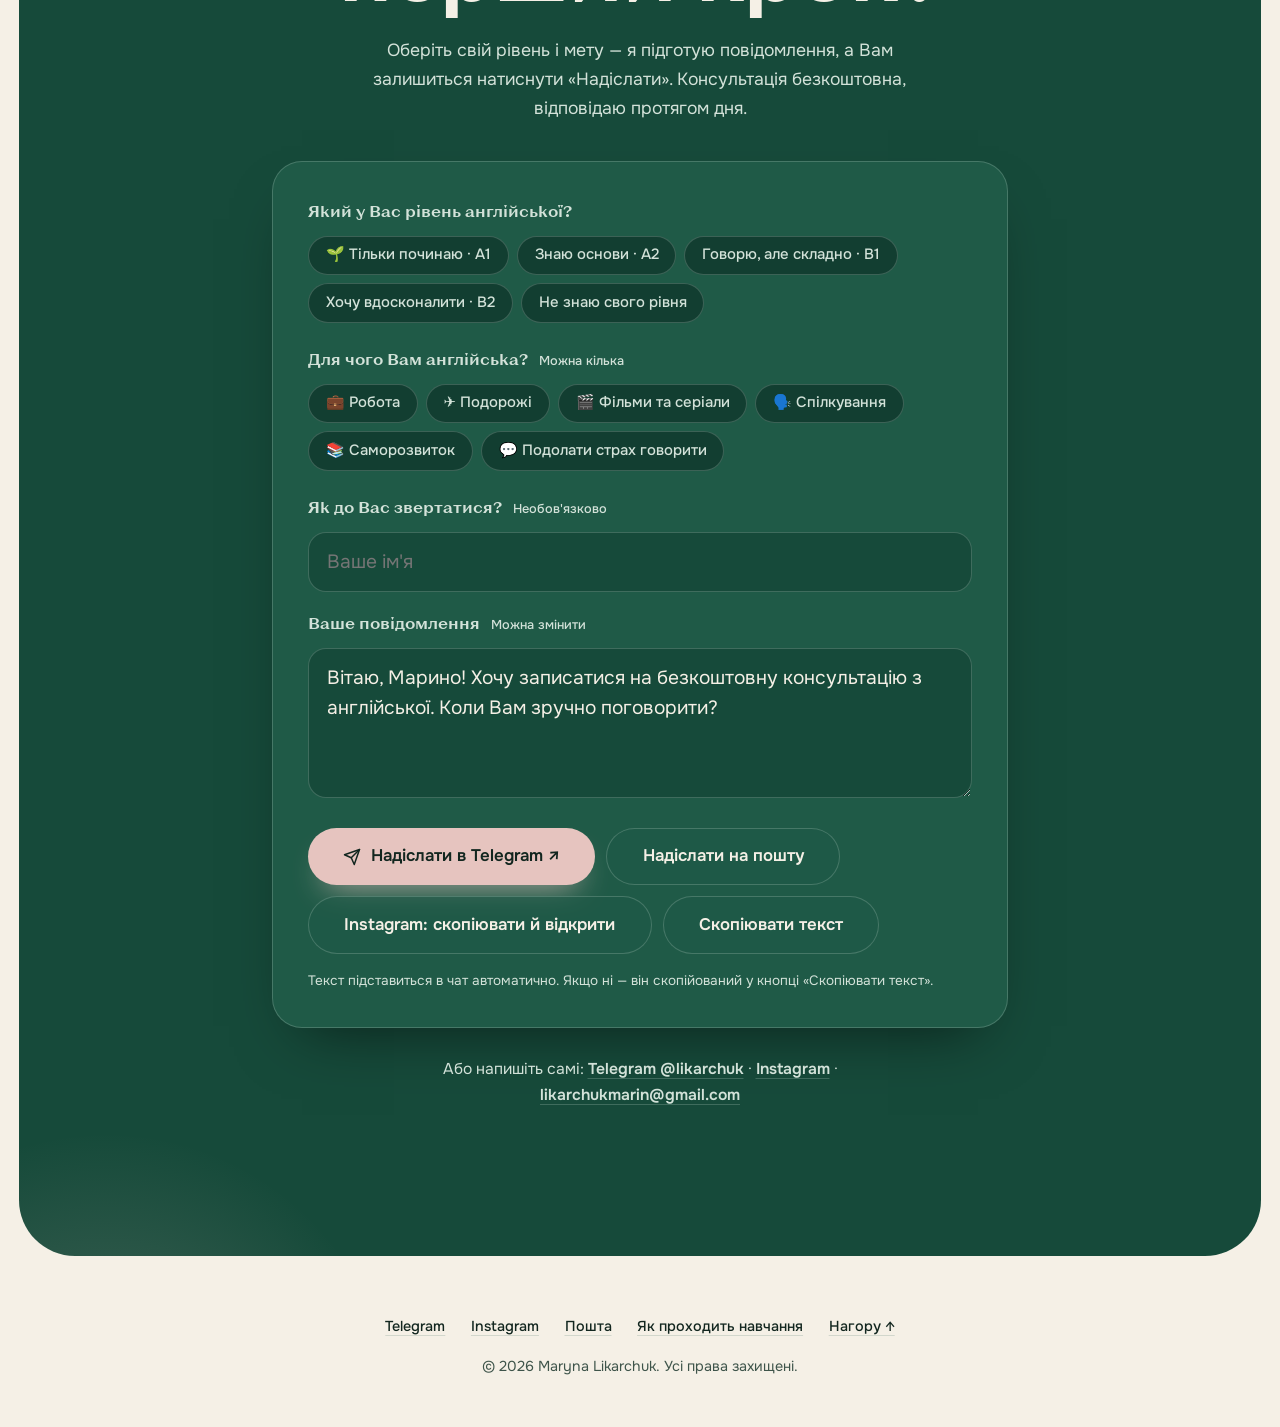
==== commit 9b7a3506: "Add files via upload" ====
--- a/index.html
+++ b/index.html
@@ -47,13 +47,14 @@
     </script>
     <noscript><style>#intro{display:none!important}</style></noscript>
 
+    <link rel="preload" href="fonts/KyivTypeSans-Bold2.woff2" as="font" type="font/woff2" crossorigin>
     <link rel="preconnect" href="https://fonts.googleapis.com">
     <link rel="preconnect" href="https://fonts.gstatic.com" crossorigin>
-    <link href="https://fonts.googleapis.com/css2?family=Geologica:wght@400;500;600;700&family=Onest:wght@400;500;600&display=swap" rel="stylesheet">
-
-    <link rel="stylesheet" href="styles.css?v=1">
+    <link href="https://fonts.googleapis.com/css2?family=Onest:wght@400;500;600&display=swap" rel="stylesheet">
+
+    <link rel="stylesheet" href="styles.css?v=4">
     <script type="application/ld+json">
-    {"@context":"https://schema.org","@type":"Person","name":"Maryna Likarchuk","jobTitle":"Репетитор з англійської мови (TESOL/TEFL)","description":"TESOL/TEFL-сертифікований репетитор з англійської мови. Індивідуальні онлайн-заняття для дорослих.","url":"https://likarchukmarin-sketch.github.io/english/","image":"https://likarchukmarin-sketch.github.io/english/your-photo.jpg","knowsLanguage":["uk","en"],"hasCredential":[{"@type":"EducationalOccupationalCredential","name":"120-hour Accredited TESOL/TEFL Certificate","dateCreated":"2024-08-30","recognizedBy":{"@type":"Organization","name":"World TESOL Academy"}},{"@type":"EducationalOccupationalCredential","name":"EF SET English Certificate: C2 Proficient (72/100)","dateCreated":"2026-10-05","url":"https://cert.efset.org/AdLqdd"}],"knowsAbout":["English language teaching","TESOL","TEFL"],"sameAs":["https://t.me/likarchuk","https://instagram.com/marina.likarchuk"]}
+    {"@context":"https://schema.org","@type":"Person","name":"Maryna Likarchuk","jobTitle":"Репетитор з англійської мови (TESOL/TEFL)","description":"TESOL/TEFL-сертифікований репетитор з англійської мови. Індивідуальні онлайн-заняття для дорослих.","url":"https://likarchukmarin-sketch.github.io/english/","image":"https://likarchukmarin-sketch.github.io/english/your-photo.jpg","knowsLanguage":["uk","en"],"hasCredential":[{"@type":"EducationalOccupationalCredential","name":"120-hour Accredited TESOL/TEFL Certificate","dateCreated":"2024-08-30","recognizedBy":{"@type":"Organization","name":"World TESOL Academy"}}],"knowsAbout":["English language teaching","TESOL","TEFL"],"sameAs":["https://t.me/likarchuk","https://instagram.com/marina.likarchuk"]}
     </script>
 </head>
 <body>
@@ -255,17 +256,12 @@
                                 <h3>Кваліфікація</h3>
                                 <p><strong>120-годинний акредитований курс <span lang="en">TESOL / TEFL</span></strong> — <span lang="en">World TESOL Academy</span>, 30 серпня 2024. Курс акредитовано <span lang="en">ACCREDITAT</span> та <span lang="en">The CPD Certification Service</span> (Велика Британія).</p>
                                 <p><span lang="en">TESOL / TEFL</span> — міжнародна підготовка викладачів англійської мови для тих, для кого вона не рідна: у класі та онлайн.</p>
-                                <p><strong>Мій рівень англійської: <span lang="en">C2 Proficient</span></strong> — <span lang="en">EF SET</span>, 72/100 за тестом читання й аудіювання (жовтень 2026). C2 — найвищий рівень європейської шкали CEFR. <a href="https://cert.efset.org/AdLqdd" target="_blank" rel="noopener noreferrer">Перевірити сертифікат ↗</a></p>
                             </div>
                         </div>
                         <div class="certs rv">
                             <a class="cert" href="tesol-certificate.jpg" target="_blank" rel="noopener noreferrer">
                                 <img src="tesol-certificate.jpg" width="1600" height="1130" alt="Сертифікат TESOL / TEFL, 120 годин, World TESOL Academy, 30 серпня 2024" loading="lazy" decoding="async" onerror="this.closest('.cert').hidden=true">
                                 <span>Сертифікат <span lang="en">TESOL / TEFL</span> ↗</span>
-                            </a>
-                            <a class="cert" href="ef-set-certificate.jpg" target="_blank" rel="noopener noreferrer">
-                                <img src="ef-set-certificate.jpg" width="1242" height="1756" alt="Сертифікат EF SET: 72 зі 100, рівень C2 Proficient, жовтень 2026" loading="lazy" decoding="async" onerror="this.closest('.cert').hidden=true">
-                                <span>Сертифікат <span lang="en">EF SET</span> · C2 ↗</span>
                             </a>
                         </div>
                         <div class="about-cards">
@@ -413,16 +409,63 @@
                     <p class="no-oblig"><b>Без зобов'язань:</b> Вас ніхто не змушує купувати. Якщо не підійде, я нічого від Вас не вимагатиму.</p>
                 </article>
                 <article class="card how-price spot rv">
-                    <div>
+                    <div class="price-main">
                         <h3>Скільки це коштує</h3>
-                        <!-- ЩОБ ЗМІНИТИ ЦІНУ: відредагуйте «500 грн» нижче та в розділі FAQ -->
-                        <p>Від <b>500 грн</b> за заняття (50 хвилин). Пакети на 4, 8 або 12 занять; на пакети по 8 і 12 занять діє знижка. Почати можна з 4 занять. Остаточну вартість для Ваших цілей назву на безкоштовній консультації.</p>
-                        <p class="pay-note">Оплата — за реквізитами ФОП (IBAN) до першого заняття пакета.</p>
+                        <!-- ЩОБ ЗМІНИТИ ЦІНУ: відредагуйте блок prices на початку файлу site.js — тут і в FAQ усе оновиться само -->
+                        <p>Індивідуальні уроки по 50 хвилин. Консультація безкоштовна.</p>
+                        <ul class="price-list">
+                            <li><span class="pl-name">Один урок</span><b class="pl-val" data-price="single"></b></li>
+                            <li><span class="pl-name">Пакет 4 уроки</span><b class="pl-val" data-price="pack-4"></b><span class="pl-note">пробний формат, без знижки · <span data-price="per-4"></span> за урок</span></li>
+                            <li><span class="pl-name">Пакет 8 уроків</span><b class="pl-val" data-price="pack-8"></b><span class="pl-note"><span data-price="per-8"></span> за урок<span data-price="save-8"></span></span></li>
+                            <li><span class="pl-name">Пакет 12 уроків</span><b class="pl-val" data-price="pack-12"></b><span class="pl-note"><span data-price="per-12"></span> за урок<span data-price="save-12"></span></span></li>
+                        </ul>
+                        <p class="pay-note">Ціни — для нових студентів. Оплата за реквізитами ФОП (IBAN) до початку занять пакета.</p>
                     </div>
                     <div class="how-actions">
                         <a href="#contact" data-track="cta-how" class="btn btn-primary">Записатися на консультацію ↗</a>
                         <a href="how-it-works.html" data-track="how-more" class="btn btn-ghost">Приклад плану й уроку →</a>
                     </div>
+                </article>
+                <article class="card how-terms spot rv" id="terms">
+                    <h3>Умови співпраці</h3>
+                    <p>Коротко про головне, щоб заняття були зручними для нас обох. Умови для нових студентів; повний текст фіксуємо в договорі.</p>
+                    <div class="pack-grid">
+                        <div class="pack">
+                            <h4>Пакет 4 уроки</h4>
+                            <dl>
+                                <div><dt>Термін дії</dt><dd data-term="validity-4"></dd></div>
+                                <div><dt>Перенесення</dt><dd data-term="resched-4"></dd></div>
+                                <div><dt>Скасування</dt><dd data-term="cancel-4"></dd></div>
+                            </dl>
+                        </div>
+                        <div class="pack">
+                            <h4>Пакет 8 уроків</h4>
+                            <dl>
+                                <div><dt>Термін дії</dt><dd data-term="validity-8"></dd></div>
+                                <div><dt>Перенесення</dt><dd data-term="resched-8"></dd></div>
+                                <div><dt>Скасування</dt><dd data-term="cancel-8"></dd></div>
+                            </dl>
+                        </div>
+                        <div class="pack">
+                            <h4>Пакет 12 уроків</h4>
+                            <dl>
+                                <div><dt>Термін дії</dt><dd data-term="validity-12"></dd></div>
+                                <div><dt>Перенесення</dt><dd data-term="resched-12"></dd></div>
+                                <div><dt>Скасування</dt><dd data-term="cancel-12"></dd></div>
+                            </dl>
+                        </div>
+                    </div>
+                    <p class="terms-sum">Уроки, не використані за цей термін, згорають. Мета проста: щоб усі оплачені уроки відбулися в межах терміну пакета.</p>
+                    <ul class="terms-list">
+                        <li><b>Оплата наперед.</b> Пакет оплачується до початку занять.</li>
+                        <li><b>Скасування й перенесення.</b> Прошу попередити не пізніше ніж за <span data-term="notice"></span>, також у разі хвороби. Якщо попередити пізніше, урок оплачується, окрім форс-мажору.</li>
+                        <li><b>Перенесення.</b> Урок переходить на інший день у межах терміну пакета. Кількість перенесень обмежена (див. вище).</li>
+                        <li><b>Скасування.</b> Урок лишається в пакеті, і ми призначаємо його пізніше. Понад ліміт урок згорає.</li>
+                        <li><b>Якщо урок скасовую я,</b> перенесення безкоштовне.</li>
+                        <li><b>Запізнення.</b> Якщо Ви запізнилися, урок не подовжується. Якщо запізнилася я, цей час компенсую.</li>
+                        <li><b>Неявка.</b> Якщо Ви не з'явилися й не вийшли на зв'язок протягом <span data-term="wait"></span>, урок оплачується.</li>
+                        <li><b>Домашнє завдання.</b> Воно очікується: це частина навчання.</li>
+                    </ul>
                 </article>
             </div>
         </section>
@@ -535,7 +578,7 @@
                 <div class="faq about-list">
                     <div class="acc open rv">
                         <button class="acc-head" type="button" id="fqh1" aria-expanded="true" aria-controls="fq1"><span class="acc-t">Скільки коштують заняття?</span><span class="acc-plus"></span></button>
-                        <div class="acc-body" id="fq1" role="region" aria-labelledby="fqh1"><div><p>Від 500 грн за заняття (50 хвилин). Є пакети на 4, 8 або 12 занять, на 8 і 12 діє знижка. Остаточну вартість для Ваших цілей назву на безкоштовній консультації.</p></div></div>
+                        <div class="acc-body" id="fq1" role="region" aria-labelledby="fqh1"><div><p>Один урок (50 хвилин) — <span data-price="single"></span>. Пакети: 4 уроки — <span data-price="pack-4"></span>, 8 уроків — <span data-price="pack-8"></span>, 12 уроків — <span data-price="pack-12"></span>; у пакетах на 8 і 12 уроків вартість уроку нижча. Консультація безкоштовна.</p></div></div>
                     </div>
                     <div class="acc rv">
                         <button class="acc-head" type="button" id="fqh11" aria-expanded="false" aria-controls="fq11"><span class="acc-t">Що буде на консультації?</span><span class="acc-plus"></span></button>
@@ -543,7 +586,7 @@
                     </div>
                     <div class="acc rv">
                         <button class="acc-head" type="button" id="fqh12" aria-expanded="false" aria-controls="fq12"><span class="acc-t">Скільки занять у пакеті?</span><span class="acc-plus"></span></button>
-                        <div class="acc-body" id="fq12" role="region" aria-labelledby="fqh12"><div><p>У пакеті 4, 8 або 12 занять. Можна почати з мінімального пакета на 4 заняття. На пакети по 8 і 12 занять діє знижка.</p></div></div>
+                        <div class="acc-body" id="fq12" role="region" aria-labelledby="fqh12"><div><p>У пакеті 4, 8 або 12 занять. Можна почати з пробного пакета на 4 уроки: він без знижки, ціна за урок така сама, як за окремий. На пакети по 8 і 12 уроків діє знижка.</p></div></div>
                     </div>
                     <div class="acc rv">
                         <button class="acc-head" type="button" id="fqh13" aria-expanded="false" aria-controls="fq13"><span class="acc-t">Як оплатити?</span><span class="acc-plus"></span></button>
@@ -575,7 +618,7 @@
                     </div>
                     <div class="acc rv" style="--d:4">
                         <button class="acc-head" type="button" id="fqh7" aria-expanded="false" aria-controls="fq7"><span class="acc-t">Чи можна перенести урок?</span><span class="acc-plus"></span></button>
-                        <div class="acc-body" id="fq7" role="region" aria-labelledby="fqh7"><div><p>Так: перенести урок можна не більше двох разів за один абонемент. Про перенесення чи скасування прошу попереджати завчасно. Детальні умови описано в договорі.</p></div></div>
+                        <div class="acc-body" id="fq7" role="region" aria-labelledby="fqh7"><div><p>Так. Попередьте мене не пізніше ніж за <span data-term="notice"></span>, і ми знайдемо інший час. Скільки перенесень і скасувань доступно, залежить від пакета: це описано в блоці <a href="#terms">«Умови співпраці»</a> та в договорі.</p></div></div>
                     </div>
                     <div class="acc rv" style="--d:4">
                         <button class="acc-head" type="button" id="fqh8" aria-expanded="false" aria-controls="fq8"><span class="acc-t">Для чого можна вчити англійську?</span><span class="acc-plus"></span></button>
@@ -586,8 +629,8 @@
                         <div class="acc-body" id="fq9" role="region" aria-labelledby="fqh9"><div><p>Для цього є навчання у зручний час: Ви отримуєте матеріали й завдання, працюєте, коли можете, а я надсилаю відгук письмово чи голосовими повідомленнями. За потреби — зустрічі для практики. Це окремий формат: кількість зустрічей і вартість обговорюємо на консультації.</p></div></div>
                     </div>
                     <div class="acc rv" style="--d:4">
-                        <button class="acc-head" type="button" id="fqh10" aria-expanded="false" aria-controls="fq10"><span class="acc-t">Який у Вас рівень англійської та яка підготовка?</span><span class="acc-plus"></span></button>
-                        <div class="acc-body" id="fq10" role="region" aria-labelledby="fqh10"><div><p>У мене 120-годинний акредитований сертифікат TESOL / TEFL (2024) і результат EF SET — C2 Proficient, 72/100 за тестом читання й аудіювання (жовтень 2026). Сертифікати можна переглянути в розділі «Про мене».</p></div></div>
+                        <button class="acc-head" type="button" id="fqh10" aria-expanded="false" aria-controls="fq10"><span class="acc-t">Яка у Вас підготовка?</span><span class="acc-plus"></span></button>
+                        <div class="acc-body" id="fq10" role="region" aria-labelledby="fqh10"><div><p>У мене 120-годинний акредитований сертифікат TESOL / TEFL (2024). Сертифікат можна переглянути в розділі «Про мене».</p></div></div>
                     </div>
                 </div>
             </div>
@@ -661,6 +704,6 @@
 
     <a href="#contact" id="fab" class="btn btn-primary fab">Безкоштовна консультація ↗</a>
 
-    <script src="site.js?v=1" defer></script>
+    <script src="site.js?v=2" defer></script>
 </body>
 </html>
--- a/styles.css
+++ b/styles.css
@@ -1,3 +1,7 @@
+/* ===== Шрифт заголовків: KyivType Sans (Dmitry Rastvortsev), freeware, використано без змін ===== */
+@font-face { font-family:'KyivType Sans'; src:url('fonts/KyivTypeSans-Regular2.woff2') format('woff2'); font-weight:400; font-style:normal; font-display:swap; }
+@font-face { font-family:'KyivType Sans'; src:url('fonts/KyivTypeSans-Medium2.woff2') format('woff2'); font-weight:500; font-style:normal; font-display:swap; }
+@font-face { font-family:'KyivType Sans'; src:url('fonts/KyivTypeSans-Bold2.woff2') format('woff2'); font-weight:600 800; font-style:normal; font-display:swap; }
 /* ============ ТОКЕНИ ТА ТЕМИ ============ */
         :root {
             --bg:#F5F0E6; --bg2:#ECE5D5; --surface:#FBF8F1; --surface2:#E7EEE6;
@@ -5,7 +9,7 @@
             --accent:#1F5A47; --accent2:#E6C4BF; --onaccent:#F5F0E6;
             --glow1:rgba(31,90,71,.20); --glow2:rgba(230,196,191,.60);
             --shadow:0 24px 50px -26px rgba(18,38,31,.38);
-            --font-head:'Geologica','Onest',system-ui,sans-serif;
+            --font-head:'KyivType Sans','Onest',system-ui,sans-serif;
             --font-body:'Onest',system-ui,-apple-system,'Segoe UI',sans-serif;
             --header-h:72px; color-scheme:light;
             --ease:cubic-bezier(.2,.8,.2,1);
@@ -281,7 +285,7 @@
         .about-cred p, .mini p { color:var(--muted); font-size:.97rem; }
         .about-cred p + p { margin-top:.5rem; }
         .about-cred strong { color:var(--fg); font-weight:600; }
-        .certs { display:grid; grid-template-columns:1.35fr 1fr; gap:.8rem; margin-bottom:1rem; }
+        .certs { display:grid; grid-template-columns:repeat(auto-fit,minmax(min(100%,18rem),26rem)); gap:.8rem; margin-bottom:1rem; }
         @media (max-width:520px) { .certs { grid-template-columns:1fr; } }
         .cert { display:block; border-radius:22px; overflow:hidden; background:var(--surface); border:1px solid var(--line); transition:translate .4s var(--ease),box-shadow .4s; }
         .cert[hidden] { display:none; }
@@ -442,7 +446,7 @@
 
         /* ============ АДАПТИВНІСТЬ ============ */
         @media (max-width:899px) {
-            .hero-grid,.approach-head,.about-grid,.tabs { grid-template-columns:1fr; }
+            .hero-grid,.approach-head,.about-grid,.tabs { grid-template-columns:minmax(0,1fr); }
             .hero { align-items:flex-start; padding-top:calc(var(--header-h) + 2.4rem); }
             .stage { margin-top:1rem; }
             .portrait { position:relative; top:0; aspect-ratio:4/4.2; max-width:420px; }
@@ -487,8 +491,8 @@
         .tl-step { position:relative; }
         .tl-n { position:relative; z-index:1; display:grid; place-items:center; width:3.2rem; height:3.2rem; border-radius:50%; background:var(--surface); border:2px solid var(--accent); color:var(--accent); font-family:var(--font-head); font-weight:600; font-size:1.15rem; box-shadow:var(--shadow); }
         .tl-step:last-child .tl-n { background:var(--accent); color:var(--onaccent); }
-        .tl-line { position:absolute; top:1.6rem; left:3.6rem; right:-1.2rem; height:2px; margin-top:-1px; background:repeating-linear-gradient(90deg,var(--accent2) 0 7px,transparent 7px 13px); transform-origin:left; }
-        .tl-line::after { content:""; position:absolute; right:.1rem; top:50%; width:10px; height:10px; border-top:2px solid var(--accent2); border-right:2px solid var(--accent2); transform:translateY(-50%) rotate(45deg); }
+        .tl-line { position:absolute; top:1.6rem; left:3.6rem; right:-1.2rem; height:2px; margin-top:-1px; background:repeating-linear-gradient(90deg,color-mix(in srgb,var(--accent) 60%,var(--accent2)) 0 7px,transparent 7px 13px); transform-origin:left; }
+        .tl-line::after { content:""; position:absolute; right:.1rem; top:50%; width:10px; height:10px; border-top:2px solid color-mix(in srgb,var(--accent) 60%,var(--accent2)); border-right:2px solid color-mix(in srgb,var(--accent) 60%,var(--accent2)); transform:translateY(-50%) rotate(45deg); }
         .tl-step:last-child .tl-line { display:none; }
         .tl h3 { font-size:1.12rem; margin:1rem 0 .4rem; letter-spacing:-.01em; }
         .tl p { color:var(--muted); font-size:.95rem; }
@@ -505,7 +509,7 @@
             .tl-step { display:grid; grid-template-columns:3.2rem 1fr; column-gap:1rem; padding-bottom:1.9rem; }
             .tl-step:last-child { padding-bottom:0; }
             .tl h3 { margin:.55rem 0 .3rem; }
-            .tl-line { left:1.6rem; right:auto; top:3.6rem; bottom:.4rem; width:2px; height:auto; margin:0 0 0 -1px; background:repeating-linear-gradient(180deg,var(--accent2) 0 7px,transparent 7px 13px); transform-origin:top; }
+            .tl-line { left:1.6rem; right:auto; top:3.6rem; bottom:.4rem; width:2px; height:auto; margin:0 0 0 -1px; background:repeating-linear-gradient(180deg,color-mix(in srgb,var(--accent) 60%,var(--accent2)) 0 7px,transparent 7px 13px); transform-origin:top; }
             .tl-line::after { right:auto; left:50%; top:auto; bottom:.1rem; transform:translateX(-50%) rotate(135deg); }
             .js .tl-line { transform:scaleY(0); }
             .js .tl.in .tl-line { transform:scaleY(1); }
@@ -529,11 +533,11 @@
         .opt span { display:inline-flex; padding:.6rem 1.05rem; border-radius:999px; border:1px solid var(--line); background:var(--bg2); font-size:.93rem; font-weight:500; line-height:1.25; transition:background-color .25s,color .25s,border-color .25s,translate .25s var(--ease); }
         .opt:hover span { border-color:var(--accent2); translate:0 -1px; }
         .opt input:checked + span { background:var(--accent); color:var(--onaccent); border-color:transparent; }
-        .opt input:focus-visible + span { outline:2px solid var(--accent2); outline-offset:2px; }
+        .opt input:focus-visible + span { outline:2px solid color-mix(in srgb,var(--accent) 60%,var(--accent2)); outline-offset:2px; }
         .lead .field { margin-bottom:1.1rem; }
         .lead input[type="text"], .lead textarea { width:100%; padding:.9rem 1.1rem; border-radius:18px; border:1px solid var(--line); background:var(--bg); color:var(--fg); font:inherit; line-height:1.55; }
         .lead textarea { min-height:7.5rem; resize:vertical; }
-        .lead input[type="text"]:focus, .lead textarea:focus { outline:2px solid var(--accent2); outline-offset:1px; border-color:transparent; }
+        .lead input[type="text"]:focus, .lead textarea:focus { outline:2px solid color-mix(in srgb,var(--accent) 60%,var(--accent2)); outline-offset:1px; border-color:transparent; }
         .lead-actions { display:flex; flex-wrap:wrap; gap:.7rem; margin-top:1.3rem; }
         .lead-actions .btn { white-space:normal; text-align:center; }
         .lead-actions .btn[hidden] { display:none; }
@@ -557,3 +561,53 @@
         .info-grid .emoji { font-size:1.8rem; }
         @media (max-width:899px) { .info-grid, .info-grid.two { grid-template-columns:1fr; } }
         .tl.big p { font-size:1rem; }
+
+/* ============ КОНСУЛЬТАЦІЯ, ЦІНА, ПЛАН, УРОК ============ */
+.how-consult { margin-top:1.6rem; }
+.how-consult h3 { margin:0 0 .5rem; }
+.how-consult .ul { margin:.9rem 0 1rem; }
+.how-consult .no-oblig { margin:0; padding:.8rem 1rem; border-radius:16px; background:color-mix(in srgb,var(--accent2) 28%,var(--surface)); }
+.how-price p b { color:var(--accent); font-size:1.15em; }
+.how-price .pay-note { margin-top:.5rem; font-size:.95rem; color:var(--muted); }
+.note-p { max-width:42rem; margin-top:1.4rem; color:var(--muted); font-size:.95rem; }
+.mins { display:inline-block; margin-bottom:.5rem; padding:.2rem .7rem; border-radius:999px; font-weight:700; font-size:.9rem; background:color-mix(in srgb,var(--accent2) 45%,transparent); color:var(--fg); }
+.stat .plus { margin-right:.1em; }
+
+/* ===== Ціни й умови співпраці ===== */
+.price-main { flex:1; min-width:0; }
+.price-list { list-style:none; margin:1.1rem 0 0; padding:0; max-width:40rem; border-top:1px solid var(--line); }
+.price-list li { display:grid; grid-template-columns:1fr auto; column-gap:1rem; row-gap:.1rem; align-items:baseline; padding:.85rem 0; border-bottom:1px solid var(--line); }
+.pl-name { font-family:var(--font-head); font-weight:500; font-size:1.08rem; letter-spacing:-.01em; }
+.pl-val { grid-column:2; grid-row:1 / span 2; align-self:center; font-family:var(--font-head); font-weight:600; font-size:1.4rem; letter-spacing:-.02em; color:var(--accent); white-space:nowrap; }
+.pl-note { grid-column:1; color:var(--muted); font-size:.92rem; }
+.how-price .price-list li b { font-size:1.4rem; }
+.how-terms { margin-top:1.6rem; }
+.how-terms h3 { margin:0 0 .5rem; }
+.how-terms > p { max-width:42rem; }
+.pack-grid { display:grid; grid-template-columns:repeat(3,minmax(0,1fr)); gap:1rem; margin:1.4rem 0 1rem; }
+.pack { padding:1.1rem 1.2rem; border-radius:22px; border:1px solid var(--line); background:color-mix(in srgb,var(--accent2) 12%,var(--surface)); }
+.pack h4 { margin:0 0 .6rem; font-family:var(--font-head); font-weight:600; font-size:1.08rem; letter-spacing:-.01em; color:var(--accent); }
+.pack dl { margin:0; display:grid; gap:.45rem; }
+.pack dl div { display:flex; flex-wrap:wrap; justify-content:space-between; column-gap:.8rem; }
+.pack dt { color:var(--muted); font-size:.9rem; }
+.pack dd { margin:0; font-weight:600; font-size:.95rem; text-align:right; }
+.terms-sum { margin:.2rem 0 1.2rem; padding:.8rem 1rem; border-radius:16px; background:color-mix(in srgb,var(--accent2) 28%,var(--surface)); }
+.terms-list { list-style:none; margin:0; padding:0; display:grid; gap:.55rem; }
+.terms-list li { position:relative; padding-left:1.4rem; color:var(--muted); }
+.terms-list li::before { content:"✦"; position:absolute; left:0; top:.05em; color:var(--accent2); font-size:.8em; }
+.terms-list b { color:var(--fg); font-weight:600; }
+@media (max-width:899px) { .pack-grid { grid-template-columns:1fr; } .pack dl div { justify-content:flex-start; } .pack dd { text-align:left; margin-left:auto; } }
+@media (max-width:420px) { .pl-val, .how-price .price-list li b { font-size:1.2rem; } }
+@media (max-width:560px) { .how-actions { width:100%; } .how-actions .btn { width:100%; white-space:normal; text-align:center; } }
+
+/* ===== Захист від виходу за правий край на вузьких екранах ===== */
+.hero-grid > * { min-width:0; }
+@media (max-width:899px) {
+    /* блоки, що ще не з'явилися, стартують зі зсувом лише вгору, а не вбік за межі екрана */
+    .js .rv.l:not(.in), .js .rv.r:not(.in) { transform:translateY(30px); }
+}
+@media (max-width:480px) {
+    .cta-row .btn { width:100%; white-space:normal; text-align:center; }
+}
+html { overflow-x:clip; }
+@media (max-width:380px) { .h2 { font-size:1.75rem; } }
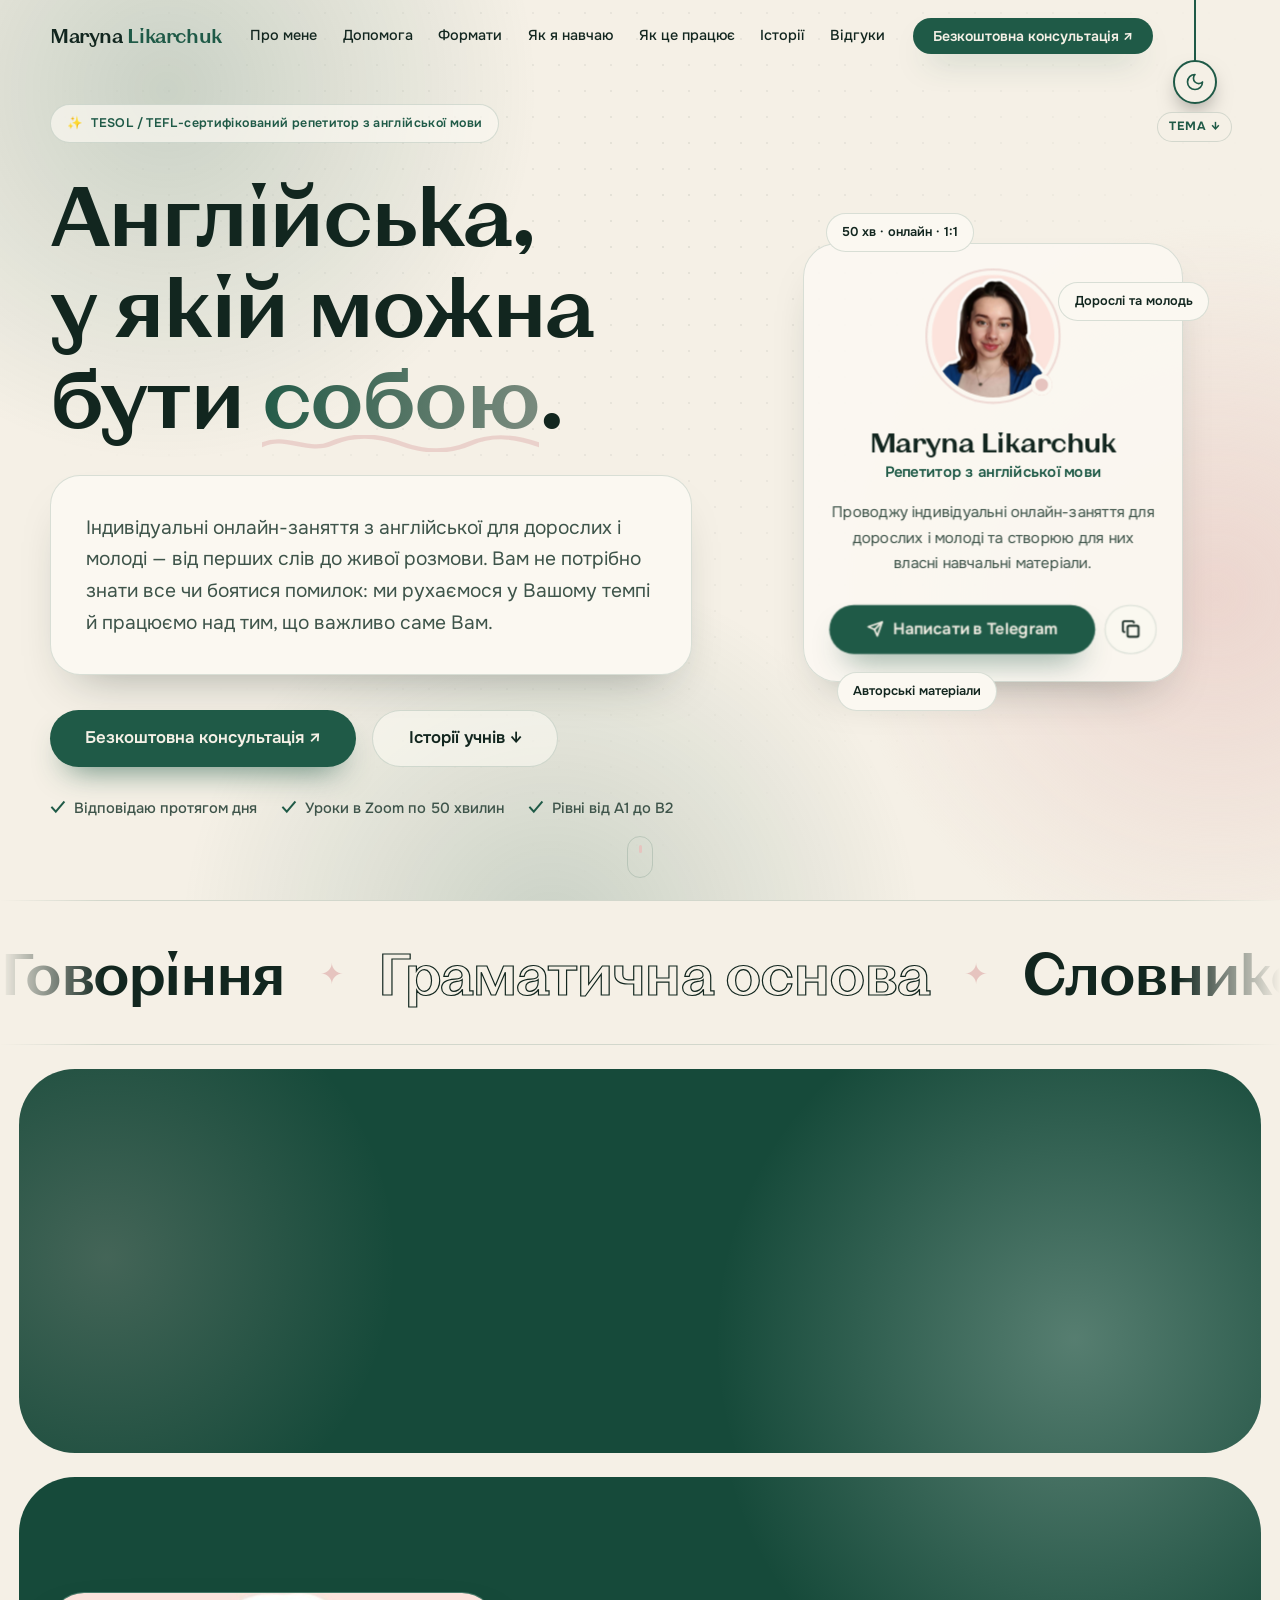
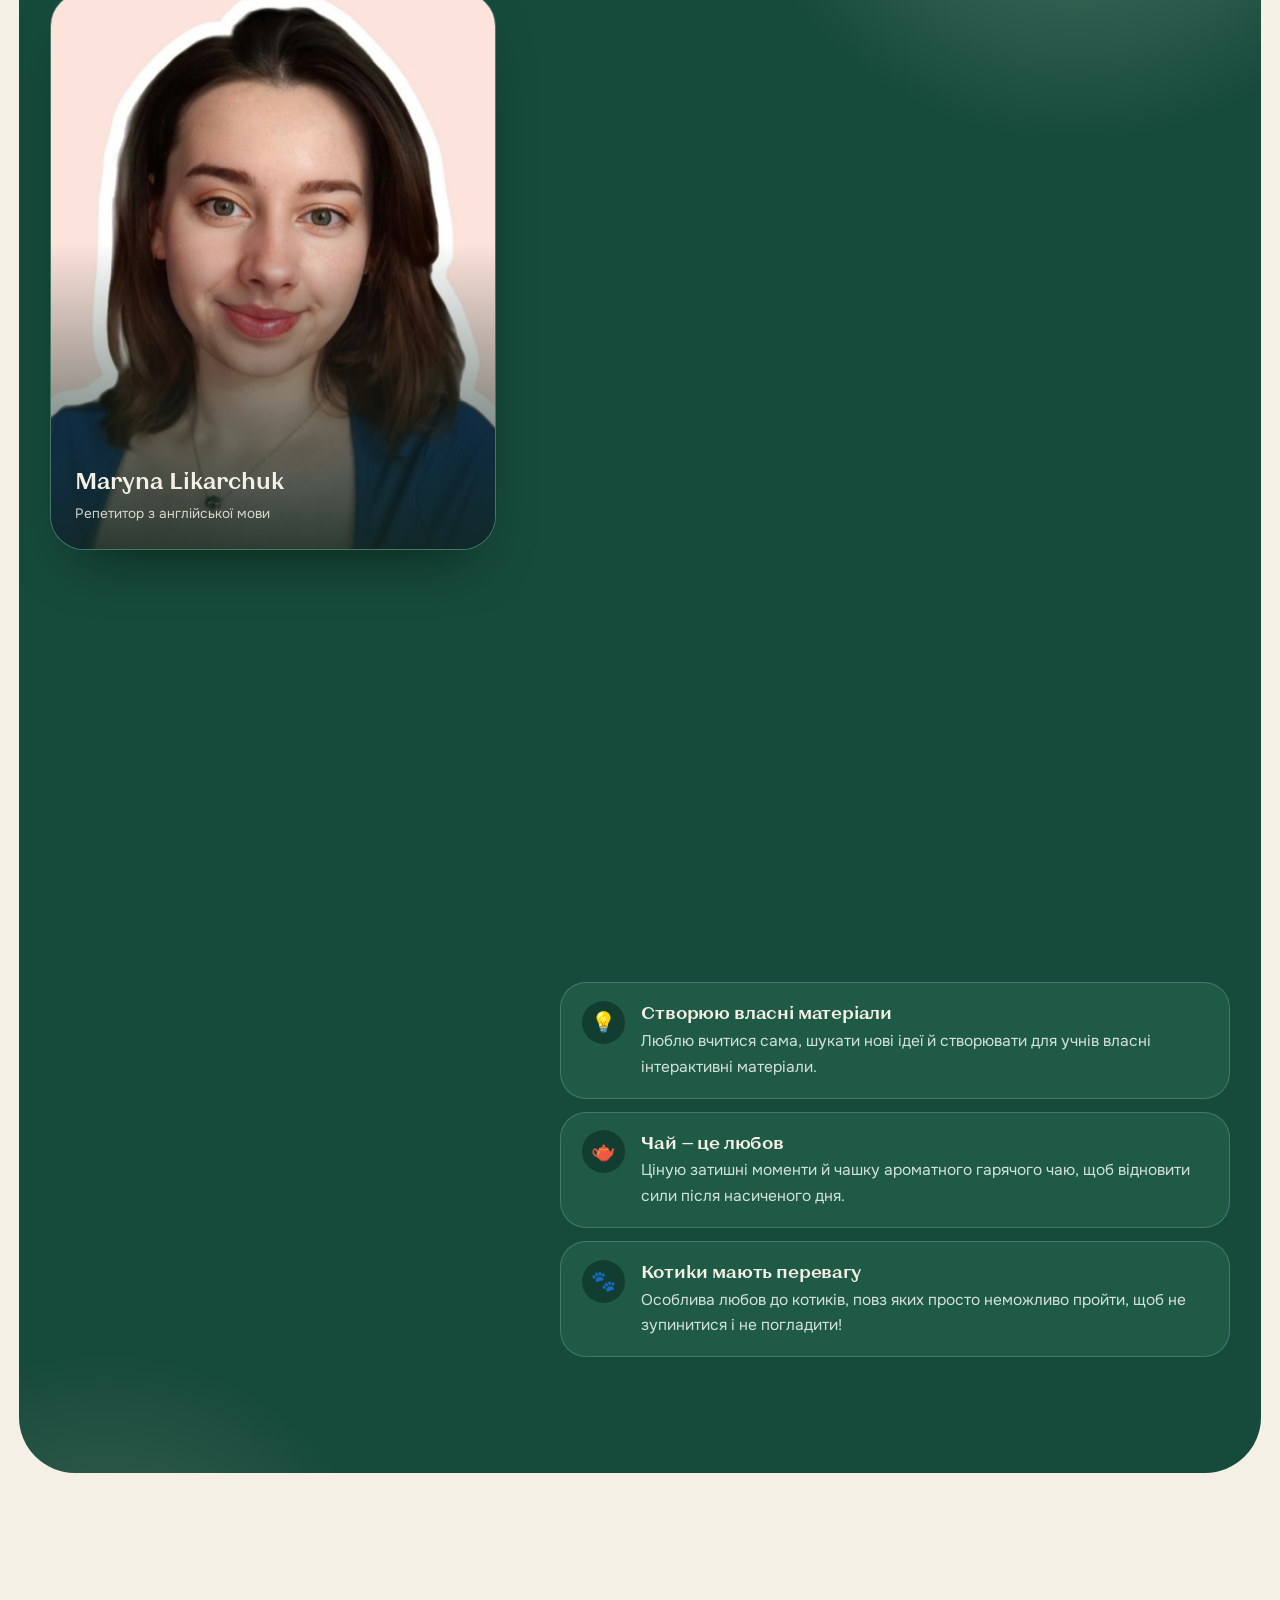
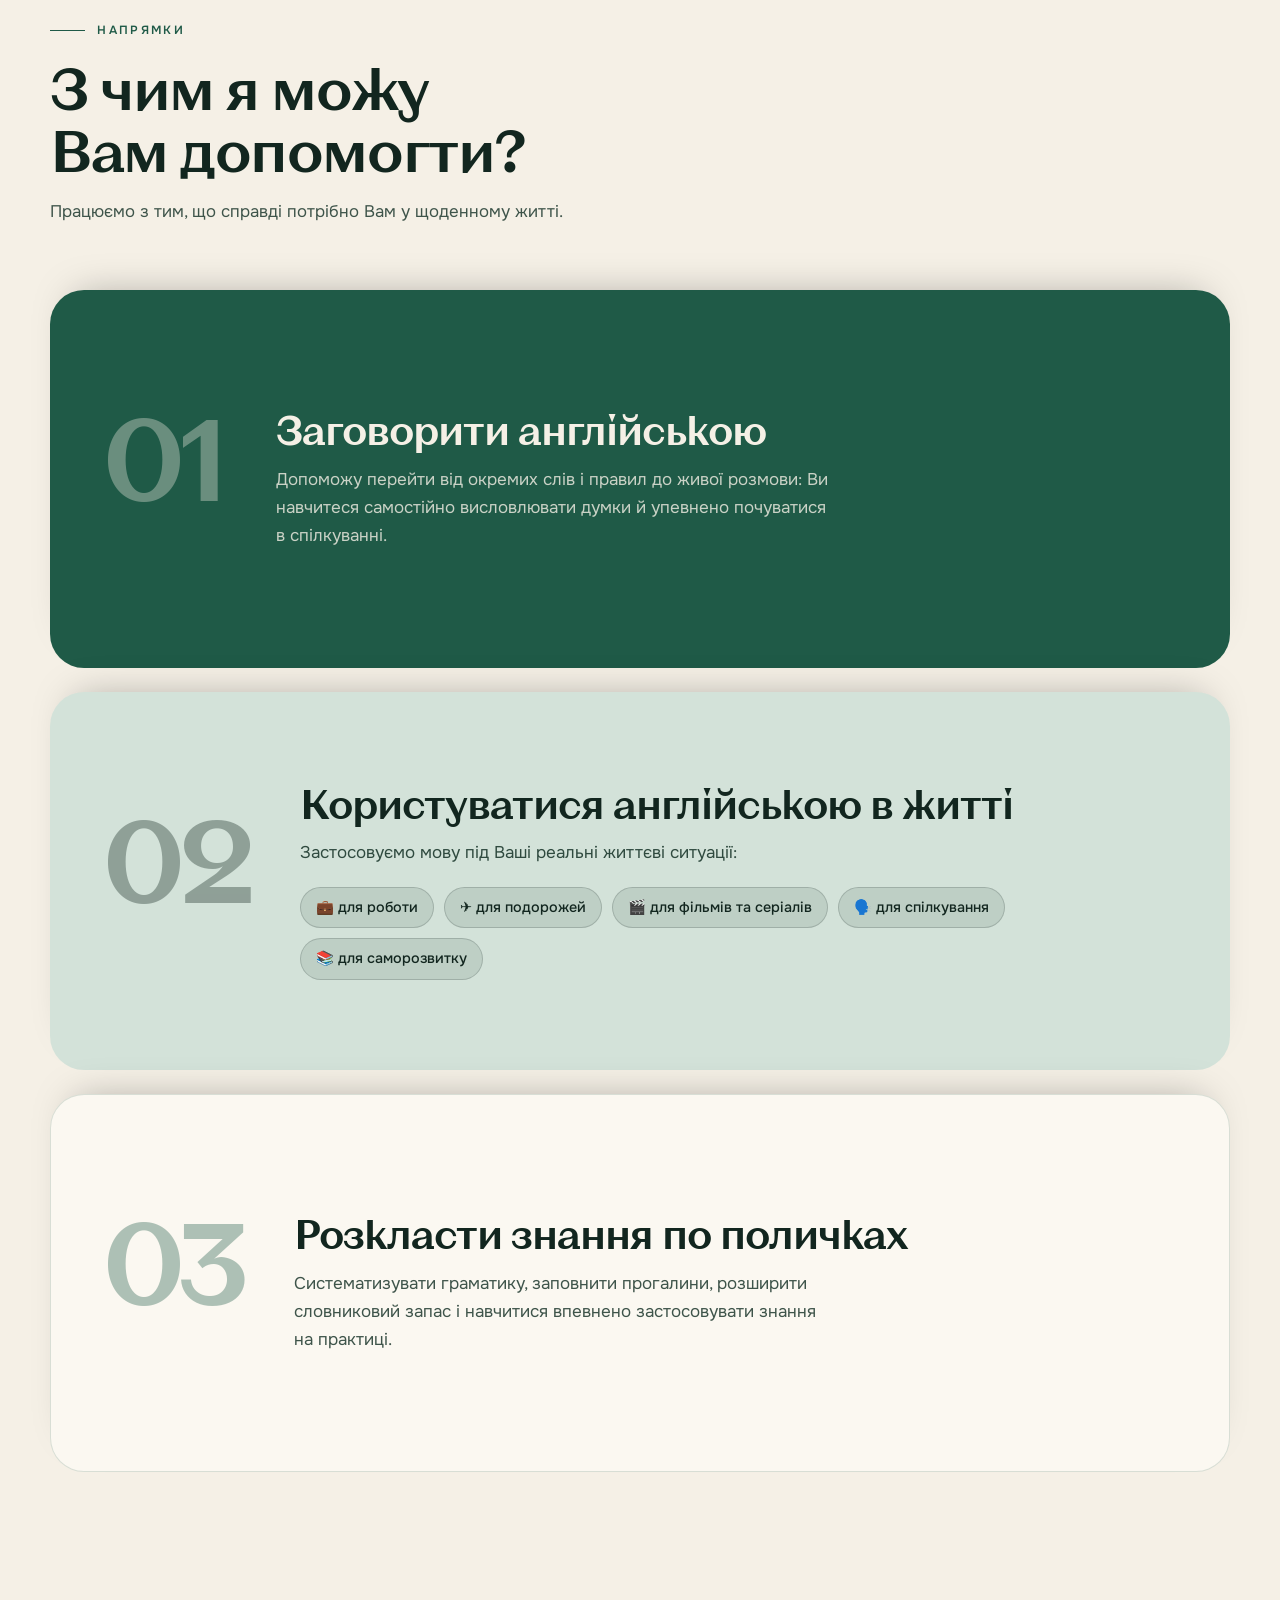
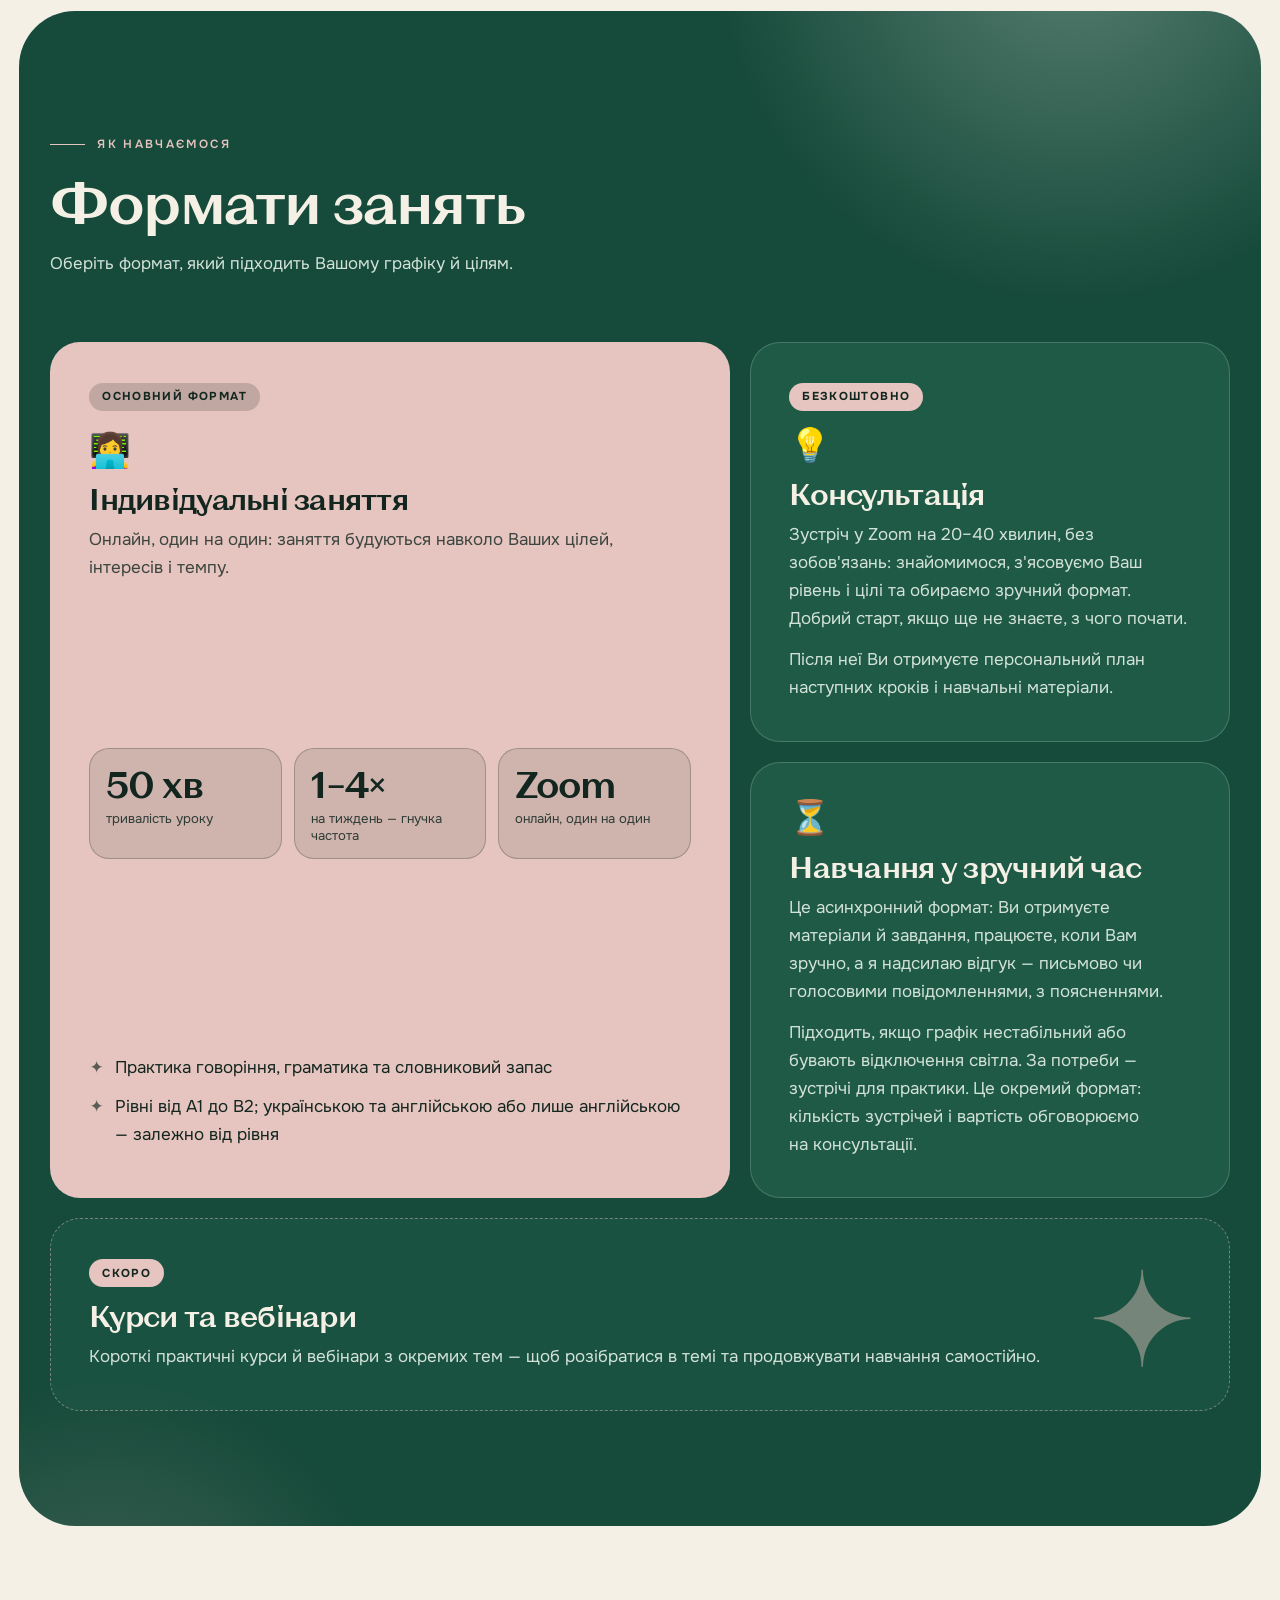
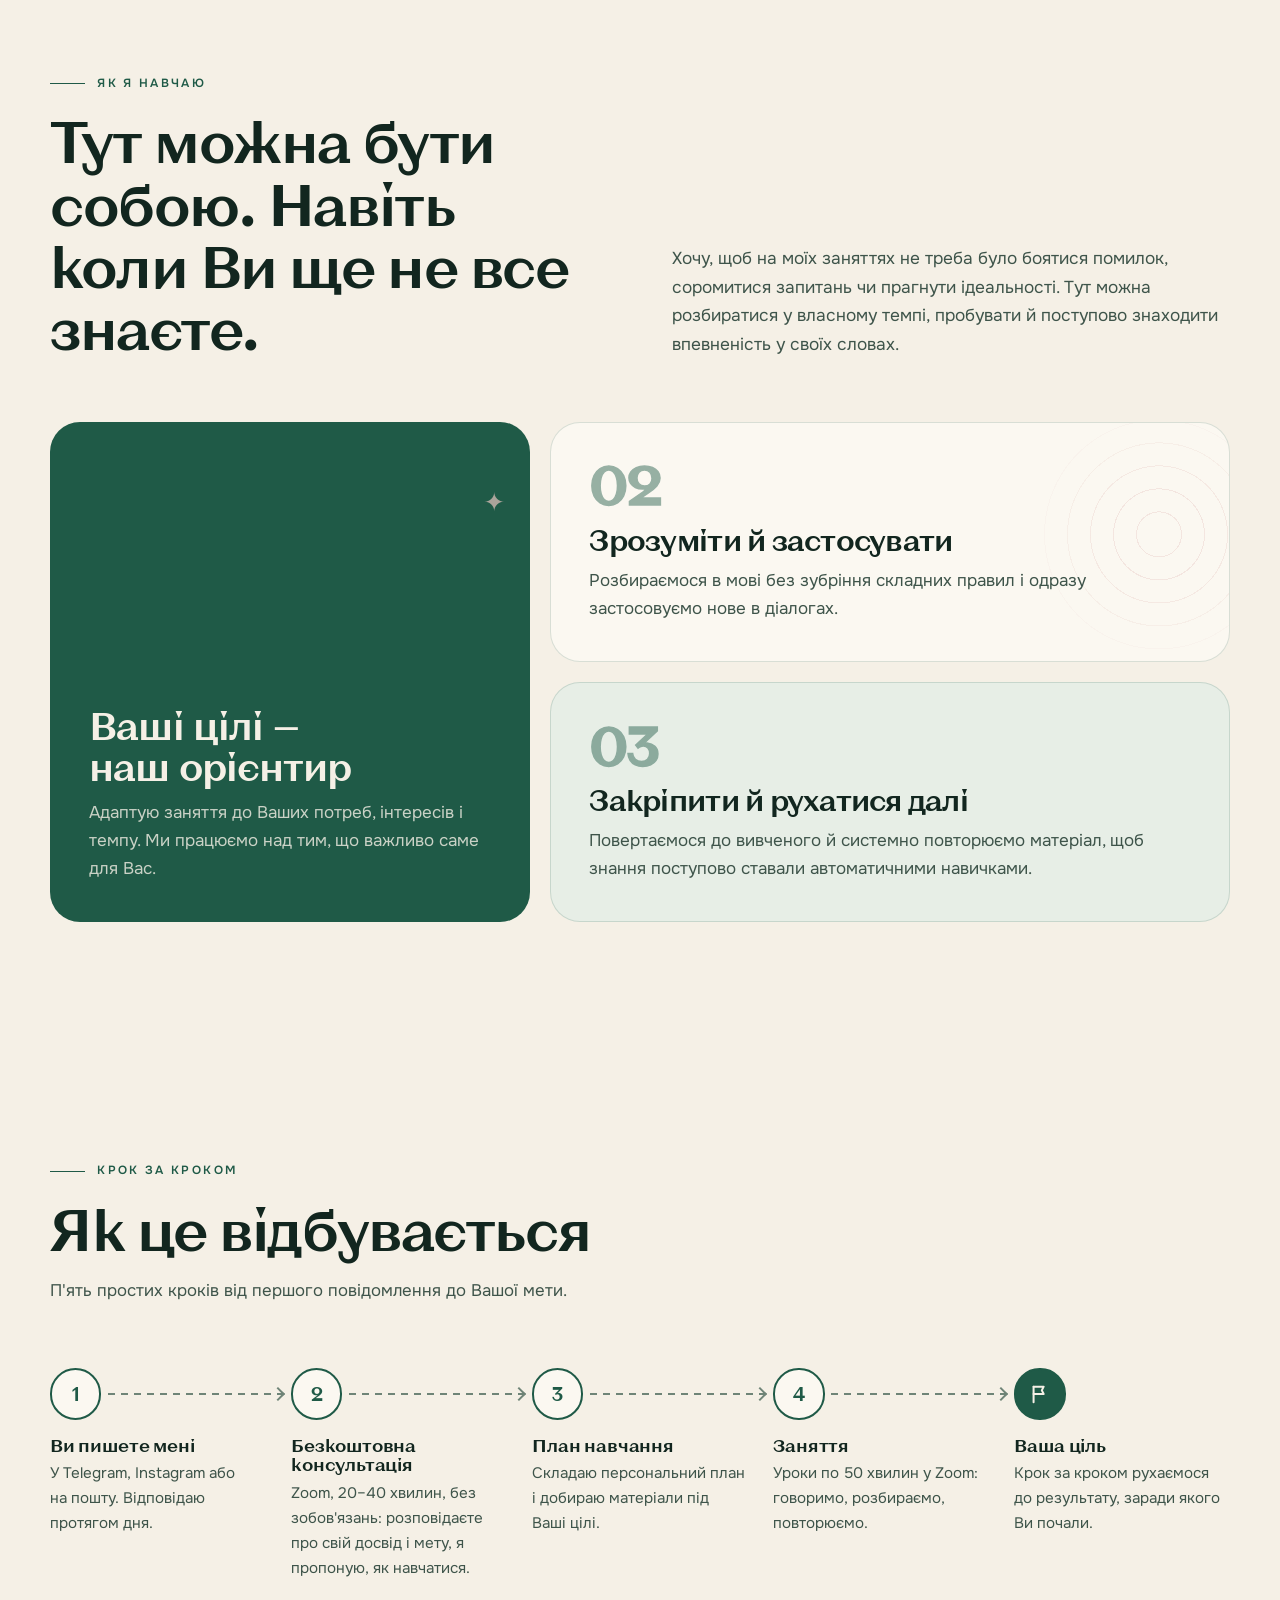
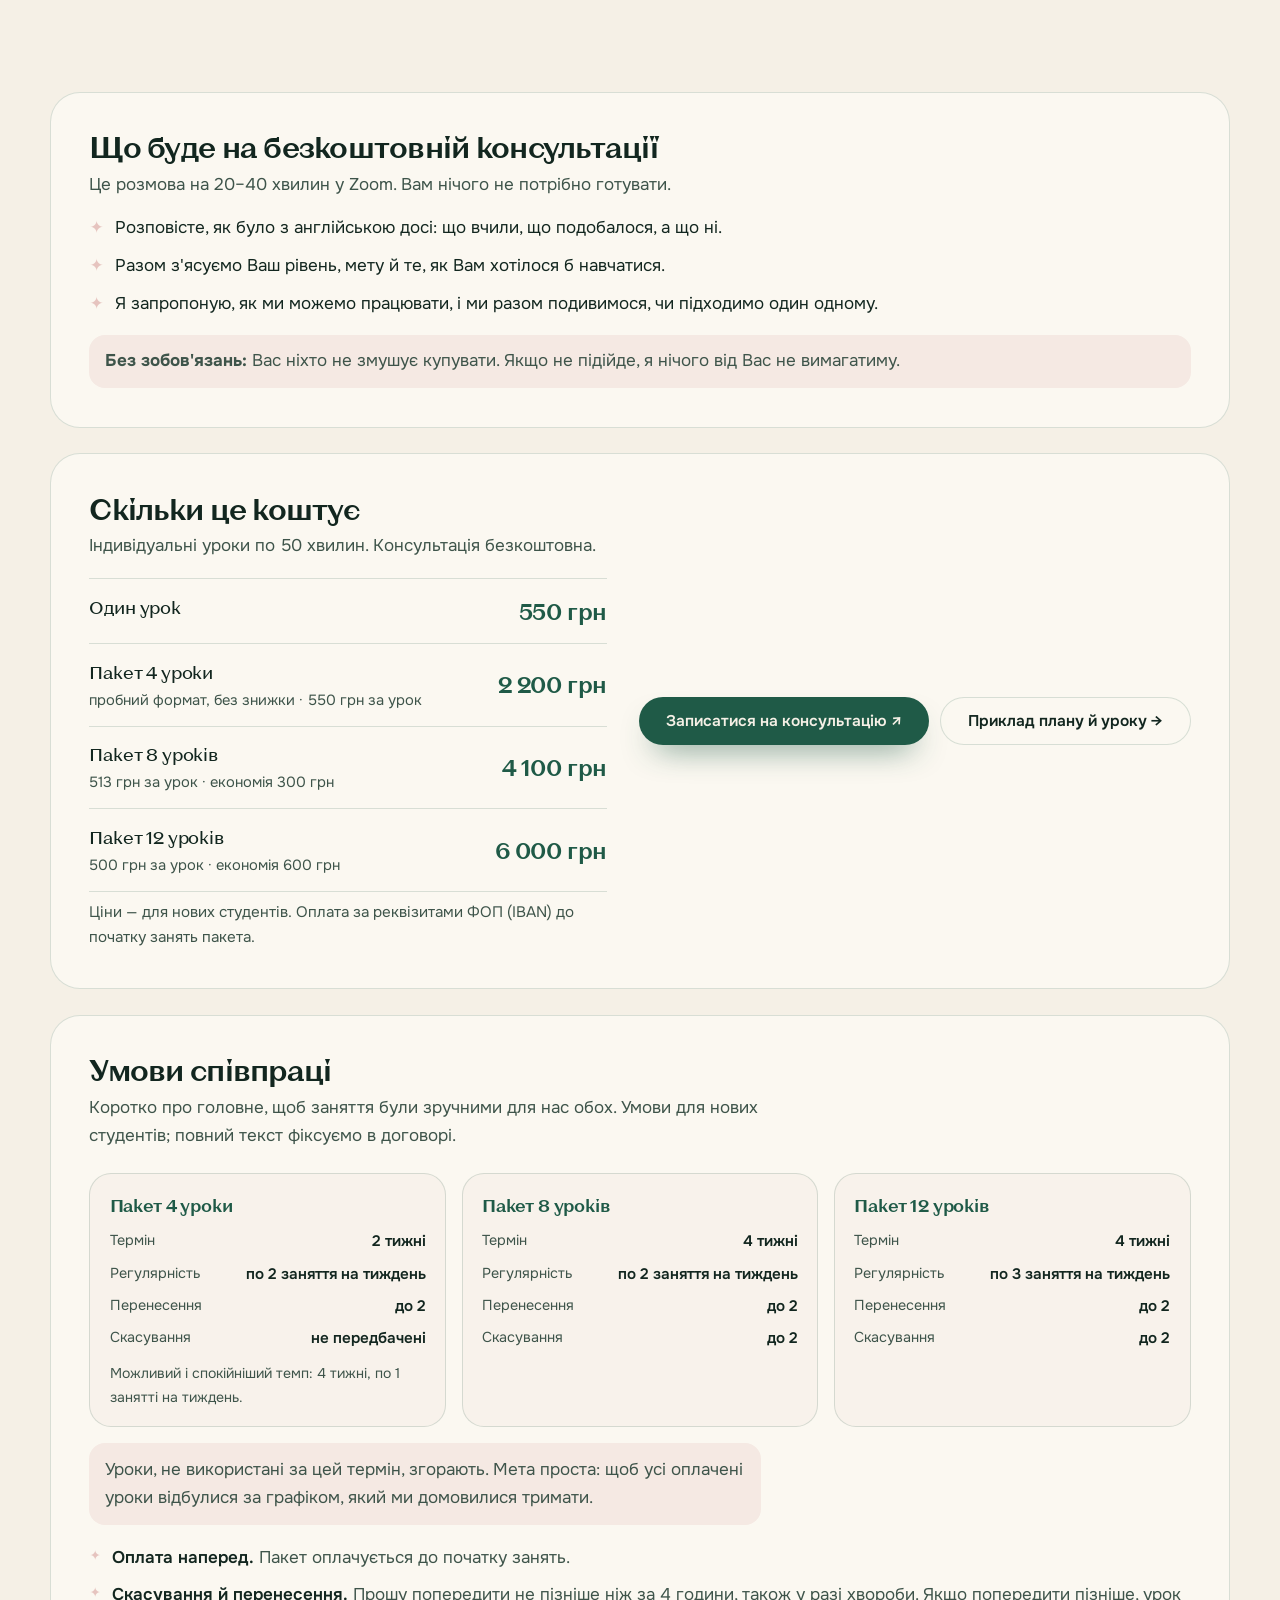
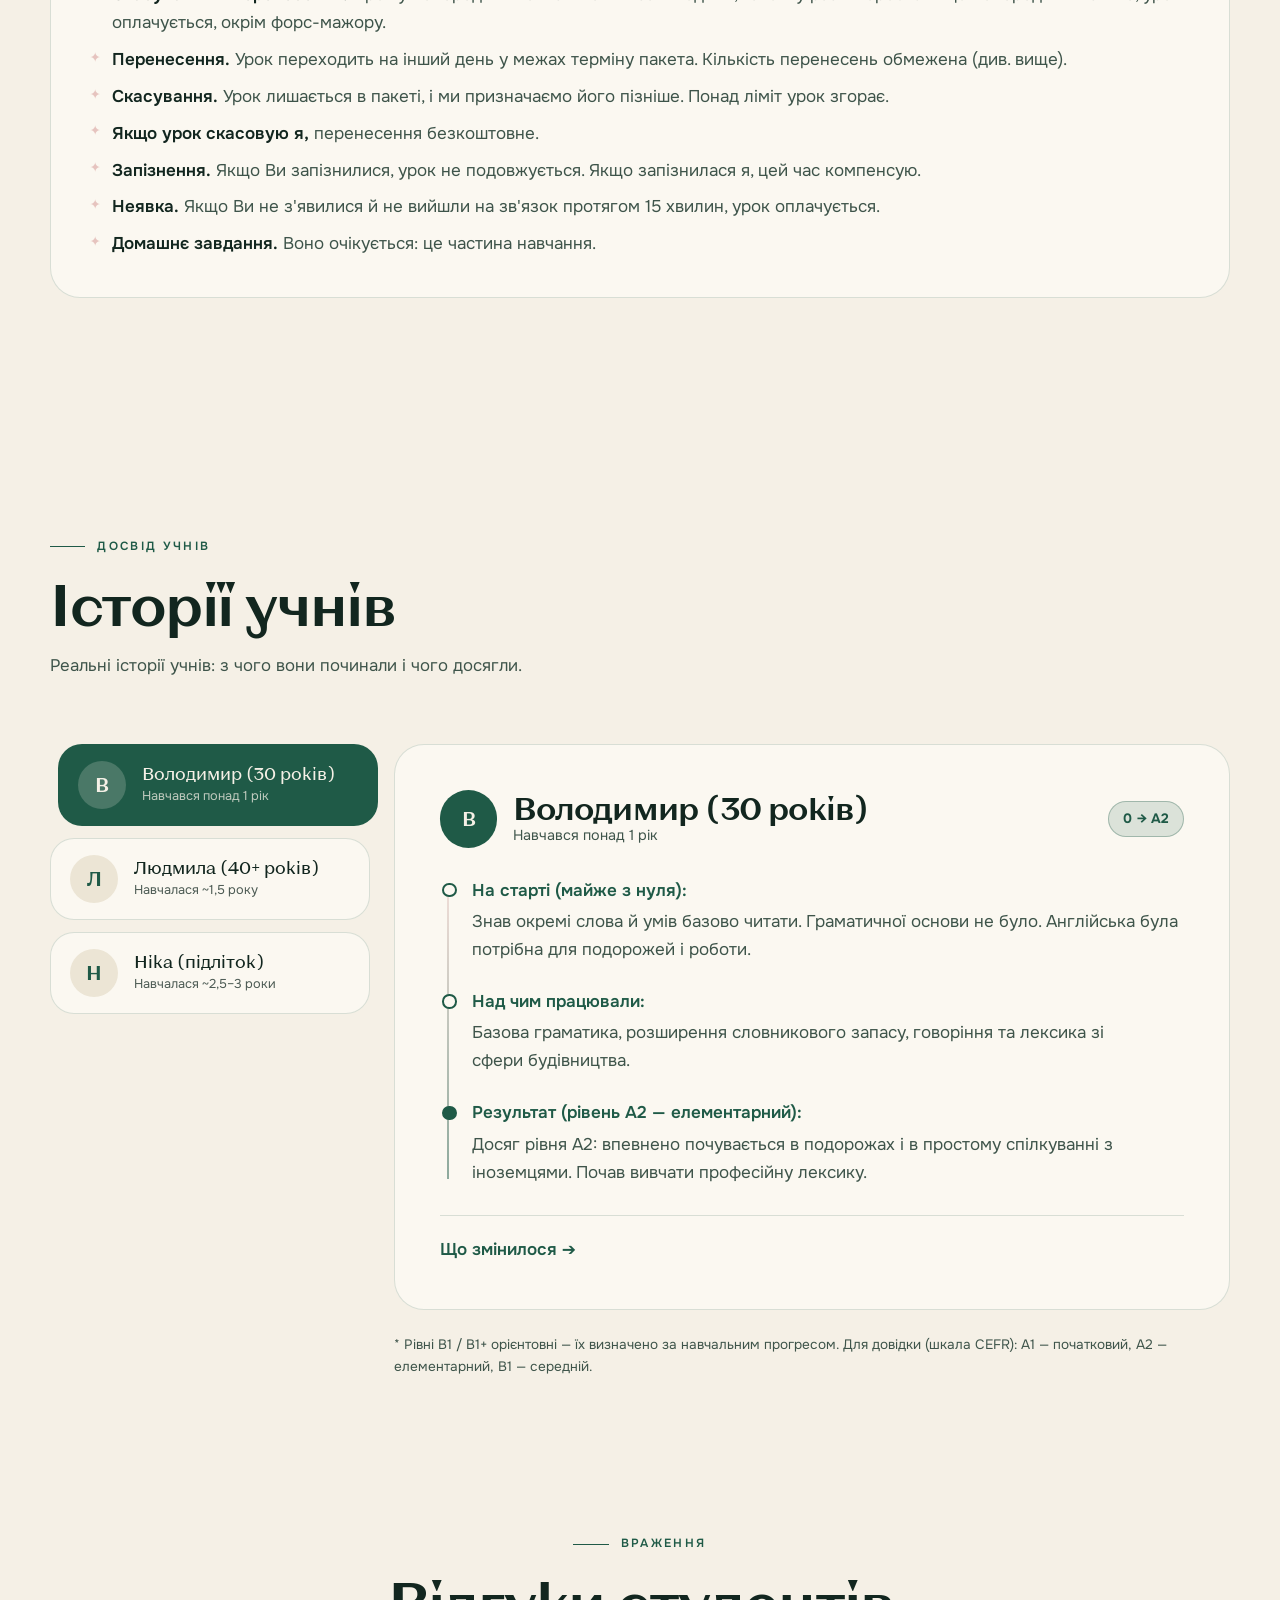
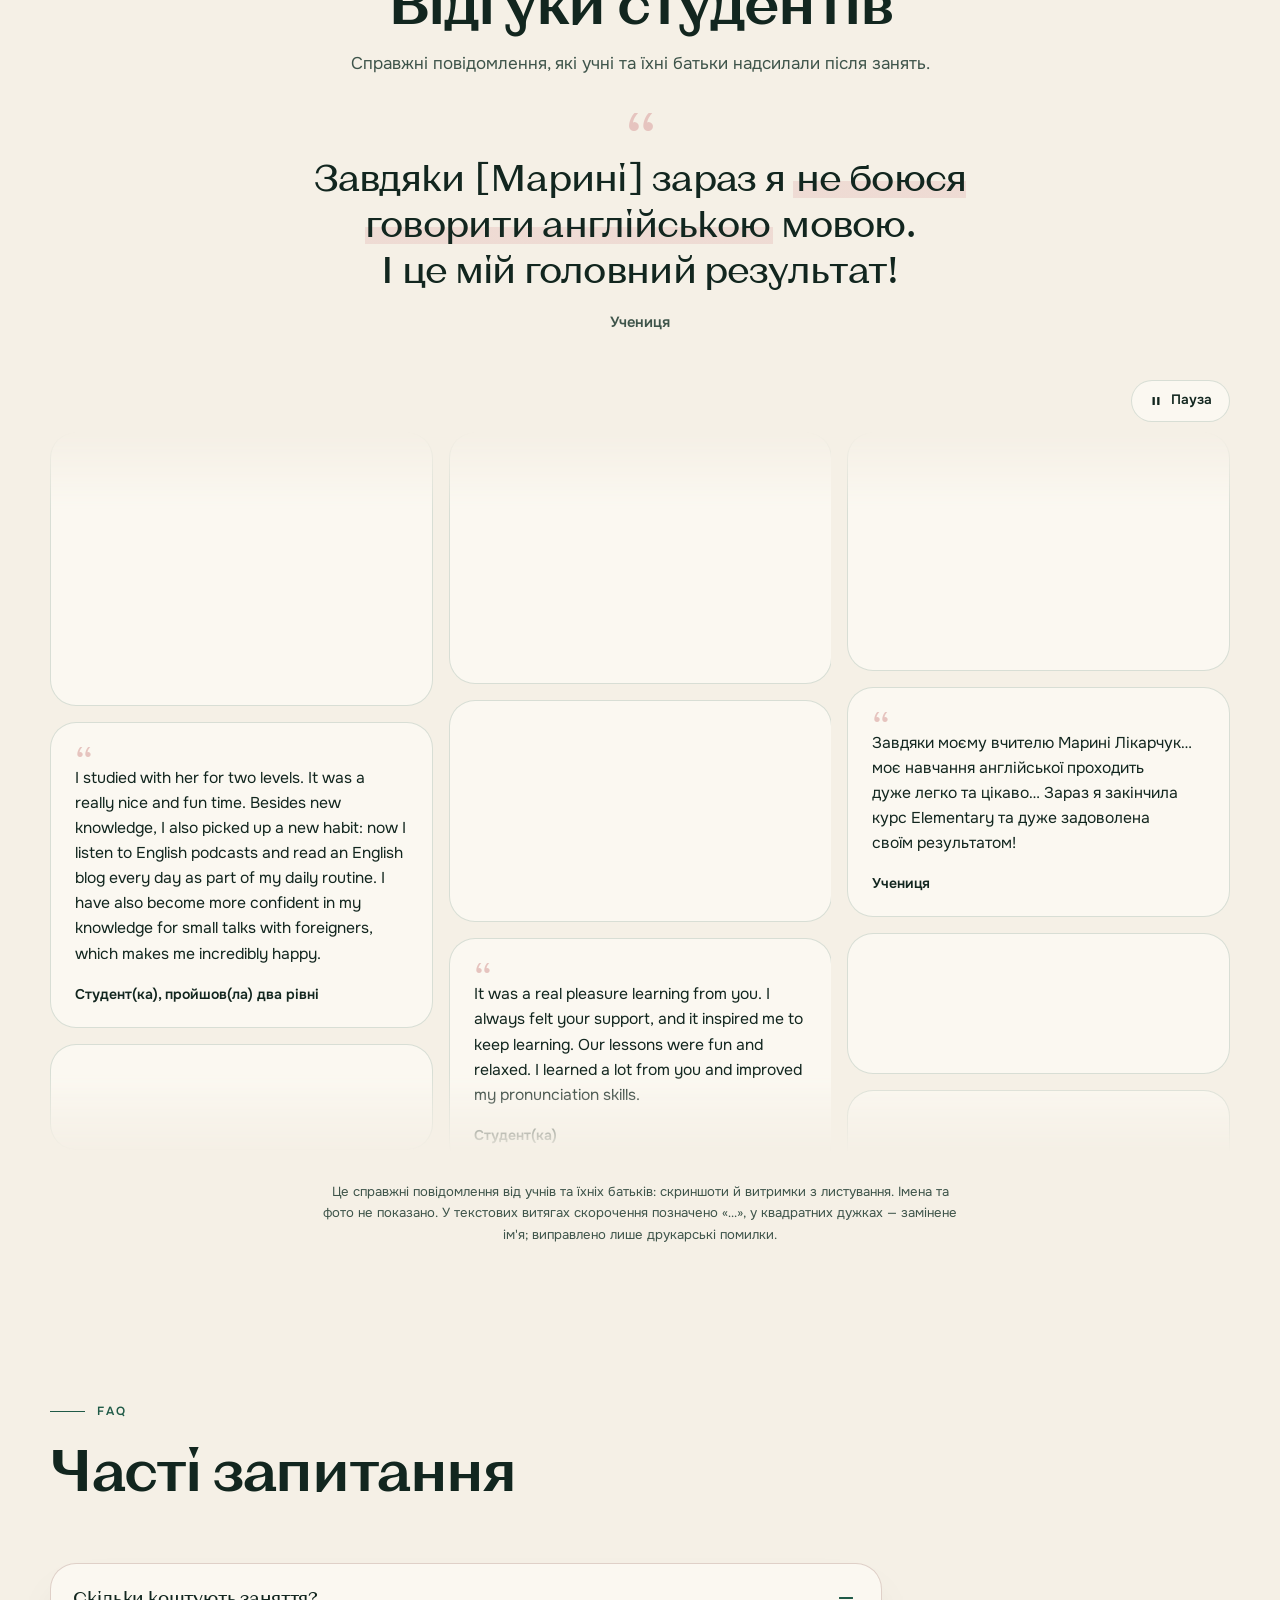
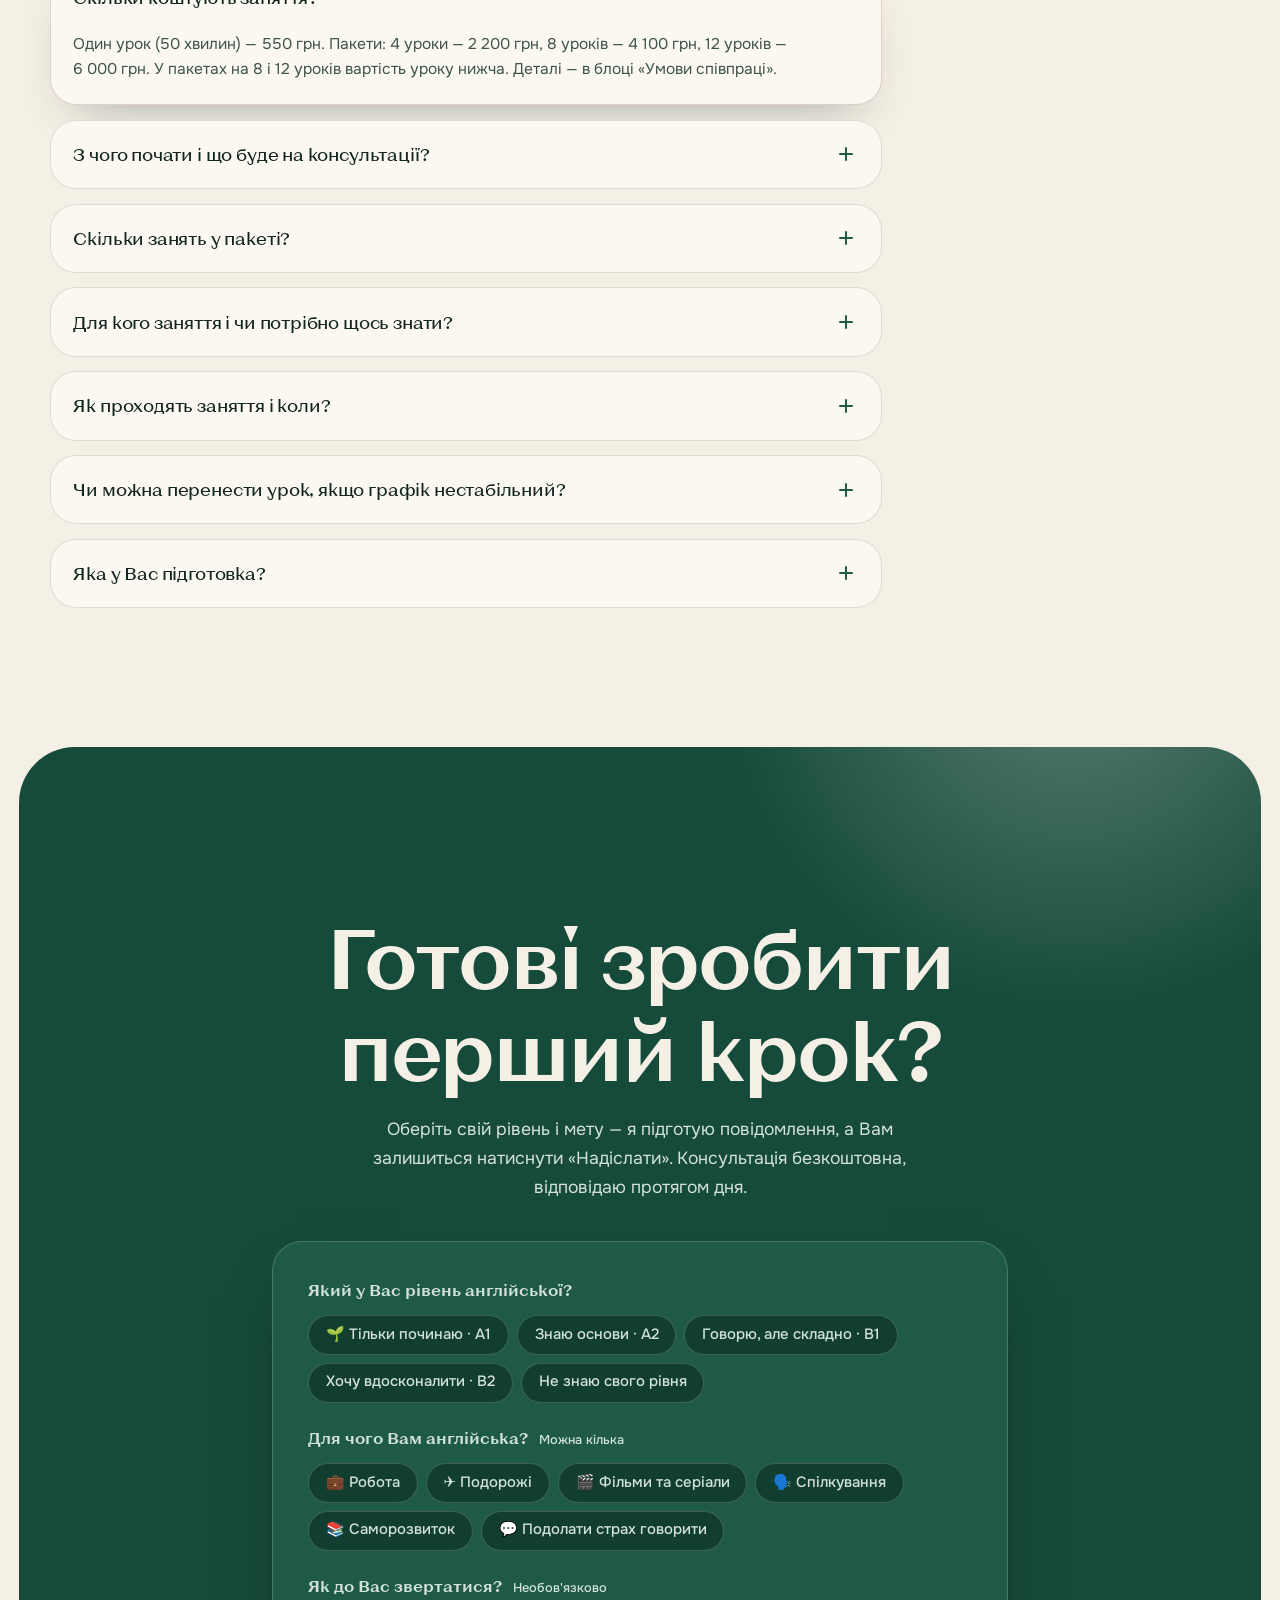
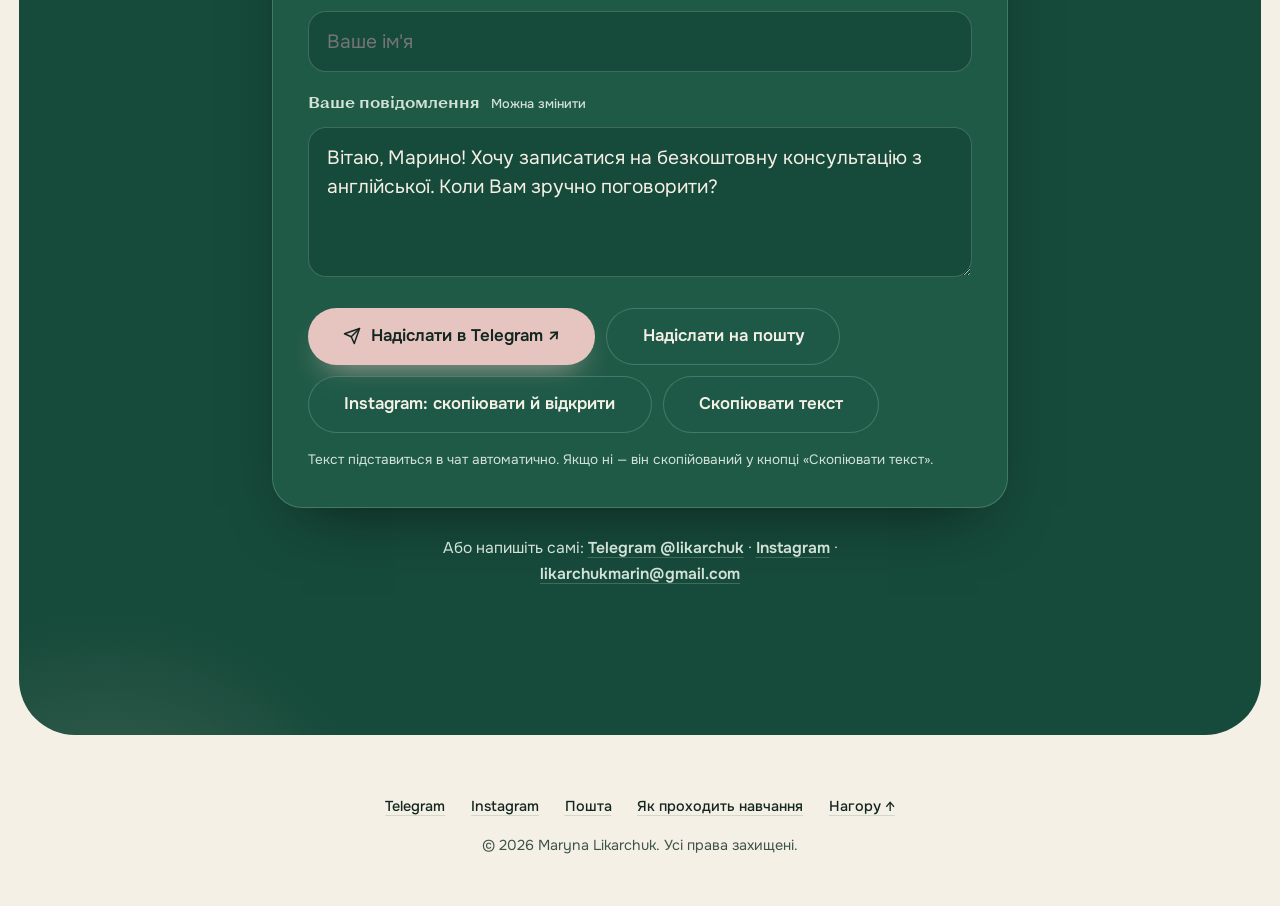
==== commit a2ef1413: "Add files via upload" ====
--- a/index.html
+++ b/index.html
@@ -52,7 +52,7 @@
     <link rel="preconnect" href="https://fonts.gstatic.com" crossorigin>
     <link href="https://fonts.googleapis.com/css2?family=Onest:wght@400;500;600&display=swap" rel="stylesheet">
 
-    <link rel="stylesheet" href="styles.css?v=4">
+    <link rel="stylesheet" href="styles.css?v=5">
     <script type="application/ld+json">
     {"@context":"https://schema.org","@type":"Person","name":"Maryna Likarchuk","jobTitle":"Репетитор з англійської мови (TESOL/TEFL)","description":"TESOL/TEFL-сертифікований репетитор з англійської мови. Індивідуальні онлайн-заняття для дорослих.","url":"https://likarchukmarin-sketch.github.io/english/","image":"https://likarchukmarin-sketch.github.io/english/your-photo.jpg","knowsLanguage":["uk","en"],"hasCredential":[{"@type":"EducationalOccupationalCredential","name":"120-hour Accredited TESOL/TEFL Certificate","dateCreated":"2024-08-30","recognizedBy":{"@type":"Organization","name":"World TESOL Academy"}}],"knowsAbout":["English language teaching","TESOL","TEFL"],"sameAs":["https://t.me/likarchuk","https://instagram.com/marina.likarchuk"]}
     </script>
@@ -94,25 +94,26 @@
         <div class="container hdr-in">
             <a href="#top" class="logo">Maryna <span>Likarchuk</span></a>
             <nav class="nav" aria-label="Головне меню">
-                <a href="#approach">Підхід</a>
                 <a href="#about">Про мене</a>
                 <a href="#help">Допомога</a>
                 <a href="#formats">Формати</a>
+                <a href="#approach">Як я навчаю</a>
                 <a href="#how">Як це працює</a>
                 <a href="#cases">Історії</a>
                 <a href="#reviews">Відгуки</a>
             </nav>
             <div class="hdr-right">
                 <a href="#contact" data-track="cta-header" class="btn btn-primary btn-sm hdr-cta magnetic">Безкоштовна консультація ↗</a>
-                <button id="menuBtn" class="burger" type="button" aria-label="Відкрити меню" aria-expanded="false" aria-controls="mobileMenu"><span></span><span></span></button>
+                <button id="menuBtn" class="burger" type="button" aria-label="Відкрити меню" aria-expanded="false" aria-controls="mobileMenu"><span class="bi" aria-hidden="true"><i></i><i></i></span><span class="bl">Меню</span></button>
             </div>
         </div>
     </header>
     <nav id="mobileMenu" class="mmenu" aria-label="Мобільне меню">
-        <a class="ml" style="--i:0" href="#approach">Підхід</a>
-        <a class="ml" style="--i:1" href="#about">Про мене</a>
-        <a class="ml" style="--i:2" href="#help">З чим допоможу</a>
-        <a class="ml" style="--i:3" href="#formats">Формати</a>
+        <p class="m-hint">Розділи сайту</p>
+        <a class="ml" style="--i:0" href="#about">Про мене</a>
+        <a class="ml" style="--i:1" href="#help">З чим допоможу</a>
+        <a class="ml" style="--i:2" href="#formats">Формати</a>
+        <a class="ml" style="--i:3" href="#approach">Як я навчаю</a>
         <a class="ml" style="--i:4" href="#how">Як це працює</a>
         <a class="ml" style="--i:5" href="#cases">Історії учнів</a>
         <a class="ml" style="--i:6" href="#reviews">Відгуки</a>
@@ -197,46 +198,6 @@
             </div>
         </section>
 
-        <!-- МІЙ ПІДХІД (бенто) -->
-        <section id="approach" class="sect">
-            <div class="container">
-                <div class="approach-head">
-                    <div>
-                        <span class="kicker rv">Як я навчаю</span>
-                        <h2 class="h2 split">Тут можна бути собою. Навіть коли Ви ще не все знаєте.</h2>
-                    </div>
-                    <p class="rv" style="--d:2">Хочу, щоб на моїх заняттях не треба було боятися помилок, соромитися запитань чи прагнути ідеальності. Тут можна розбиратися у власному темпі, пробувати й поступово знаходити впевненість у своїх словах.</p>
-                </div>
-                <div class="bento">
-                    <div class="cell a1 rv l">
-                        <article class="card fill spot">
-                            <span class="deco sparkles" data-speed="-0.06" aria-hidden="true">✦</span>
-                            <div class="ghost-num" aria-hidden="true">01</div>
-                            <div>
-                                <h3>Ваші цілі — наш орієнтир</h3>
-                                <p>Адаптую заняття до Ваших потреб, інтересів і темпу. Ми працюємо над тим, що важливо саме для Вас.</p>
-                            </div>
-                        </article>
-                    </div>
-                    <div class="cell a2 rv r" style="--d:1">
-                        <article class="card spot">
-                            <span class="deco rings" data-speed="0.08" aria-hidden="true"></span>
-                            <div class="ghost-num" aria-hidden="true" style="font-size:3.4rem;color:var(--accent)">02</div>
-                            <h3>Зрозуміти й застосувати</h3>
-                            <p>Розбираємося в мові без зубріння складних правил і одразу застосовуємо нове в діалогах.</p>
-                        </article>
-                    </div>
-                    <div class="cell a3 rv r" style="--d:2">
-                        <article class="card spot" style="background:var(--surface2)">
-                            <div class="ghost-num" aria-hidden="true" style="font-size:3.4rem;color:var(--accent)">03</div>
-                            <h3>Закріпити й рухатися далі</h3>
-                            <p>Повертаємося до вивченого й системно повторюємо матеріал, щоб знання поступово ставали автоматичними навичками.</p>
-                        </article>
-                    </div>
-                </div>
-            </div>
-        </section>
-
         <!-- ТРОХИ ПРО МЕНЕ (плита) -->
         <section id="about" class="sect inv slab">
             <div class="container about-grid">
@@ -371,6 +332,46 @@
                                 <p>Короткі практичні курси й вебінари з окремих тем — щоб розібратися в темі та продовжувати навчання самостійно.</p>
                             </div>
                             <div class="ghost-num" style="color:var(--accent)" aria-hidden="true">✦</div>
+                        </article>
+                    </div>
+                </div>
+            </div>
+        </section>
+
+        <!-- МІЙ ПІДХІД (бенто) -->
+        <section id="approach" class="sect">
+            <div class="container">
+                <div class="approach-head">
+                    <div>
+                        <span class="kicker rv">Як я навчаю</span>
+                        <h2 class="h2 split">Тут можна бути собою. Навіть коли Ви ще не все знаєте.</h2>
+                    </div>
+                    <p class="rv" style="--d:2">Хочу, щоб на моїх заняттях не треба було боятися помилок, соромитися запитань чи прагнути ідеальності. Тут можна розбиратися у власному темпі, пробувати й поступово знаходити впевненість у своїх словах.</p>
+                </div>
+                <div class="bento">
+                    <div class="cell a1 rv l">
+                        <article class="card fill spot">
+                            <span class="deco sparkles" data-speed="-0.06" aria-hidden="true">✦</span>
+                            <div class="ghost-num" aria-hidden="true">01</div>
+                            <div>
+                                <h3>Ваші цілі — наш орієнтир</h3>
+                                <p>Адаптую заняття до Ваших потреб, інтересів і темпу. Ми працюємо над тим, що важливо саме для Вас.</p>
+                            </div>
+                        </article>
+                    </div>
+                    <div class="cell a2 rv r" style="--d:1">
+                        <article class="card spot">
+                            <span class="deco rings" data-speed="0.08" aria-hidden="true"></span>
+                            <div class="ghost-num" aria-hidden="true" style="font-size:3.4rem;color:var(--accent)">02</div>
+                            <h3>Зрозуміти й застосувати</h3>
+                            <p>Розбираємося в мові без зубріння складних правил і одразу застосовуємо нове в діалогах.</p>
+                        </article>
+                    </div>
+                    <div class="cell a3 rv r" style="--d:2">
+                        <article class="card spot" style="background:var(--surface2)">
+                            <div class="ghost-num" aria-hidden="true" style="font-size:3.4rem;color:var(--accent)">03</div>
+                            <h3>Закріпити й рухатися далі</h3>
+                            <p>Повертаємося до вивченого й системно повторюємо матеріал, щоб знання поступово ставали автоматичними навичками.</p>
                         </article>
                     </div>
                 </div>
@@ -433,15 +434,18 @@
                         <div class="pack">
                             <h4>Пакет 4 уроки</h4>
                             <dl>
-                                <div><dt>Термін дії</dt><dd data-term="validity-4"></dd></div>
+                                <div><dt>Термін</dt><dd data-term="validity-4"></dd></div>
+                                <div><dt>Регулярність</dt><dd data-term="rhythm-4"></dd></div>
                                 <div><dt>Перенесення</dt><dd data-term="resched-4"></dd></div>
                                 <div><dt>Скасування</dt><dd data-term="cancel-4"></dd></div>
                             </dl>
+                            <p class="pk-alt" data-term="alt-4"></p>
                         </div>
                         <div class="pack">
                             <h4>Пакет 8 уроків</h4>
                             <dl>
-                                <div><dt>Термін дії</dt><dd data-term="validity-8"></dd></div>
+                                <div><dt>Термін</dt><dd data-term="validity-8"></dd></div>
+                                <div><dt>Регулярність</dt><dd data-term="rhythm-8"></dd></div>
                                 <div><dt>Перенесення</dt><dd data-term="resched-8"></dd></div>
                                 <div><dt>Скасування</dt><dd data-term="cancel-8"></dd></div>
                             </dl>
@@ -449,13 +453,14 @@
                         <div class="pack">
                             <h4>Пакет 12 уроків</h4>
                             <dl>
-                                <div><dt>Термін дії</dt><dd data-term="validity-12"></dd></div>
+                                <div><dt>Термін</dt><dd data-term="validity-12"></dd></div>
+                                <div><dt>Регулярність</dt><dd data-term="rhythm-12"></dd></div>
                                 <div><dt>Перенесення</dt><dd data-term="resched-12"></dd></div>
                                 <div><dt>Скасування</dt><dd data-term="cancel-12"></dd></div>
                             </dl>
                         </div>
                     </div>
-                    <p class="terms-sum">Уроки, не використані за цей термін, згорають. Мета проста: щоб усі оплачені уроки відбулися в межах терміну пакета.</p>
+                    <p class="terms-sum">Уроки, не використані за цей термін, згорають. Мета проста: щоб усі оплачені уроки відбулися за графіком, який ми домовилися тримати.</p>
                     <ul class="terms-list">
                         <li><b>Оплата наперед.</b> Пакет оплачується до початку занять.</li>
                         <li><b>Скасування й перенесення.</b> Прошу попередити не пізніше ніж за <span data-term="notice"></span>, також у разі хвороби. Якщо попередити пізніше, урок оплачується, окрім форс-мажору.</li>
@@ -578,59 +583,31 @@
                 <div class="faq about-list">
                     <div class="acc open rv">
                         <button class="acc-head" type="button" id="fqh1" aria-expanded="true" aria-controls="fq1"><span class="acc-t">Скільки коштують заняття?</span><span class="acc-plus"></span></button>
-                        <div class="acc-body" id="fq1" role="region" aria-labelledby="fqh1"><div><p>Один урок (50 хвилин) — <span data-price="single"></span>. Пакети: 4 уроки — <span data-price="pack-4"></span>, 8 уроків — <span data-price="pack-8"></span>, 12 уроків — <span data-price="pack-12"></span>; у пакетах на 8 і 12 уроків вартість уроку нижча. Консультація безкоштовна.</p></div></div>
+                        <div class="acc-body" id="fq1" role="region" aria-labelledby="fqh1"><div><p>Один урок (50 хвилин) — <span data-price="single"></span>. Пакети: 4 уроки — <span data-price="pack-4"></span>, 8 уроків — <span data-price="pack-8"></span>, 12 уроків — <span data-price="pack-12"></span>. У пакетах на 8 і 12 уроків вартість уроку нижча. Деталі — в блоці <a href="#terms">«Умови співпраці»</a>.</p></div></div>
                     </div>
                     <div class="acc rv">
-                        <button class="acc-head" type="button" id="fqh11" aria-expanded="false" aria-controls="fq11"><span class="acc-t">Що буде на консультації?</span><span class="acc-plus"></span></button>
-                        <div class="acc-body" id="fq11" role="region" aria-labelledby="fqh11"><div><p>Це розмова на 20–40 хвилин у Zoom: Ви розповідаєте, як було з англійською досі, що вчили, що подобалося, а що ні, який у Вас рівень і мета. Я пропоную, як ми можемо навчатися. Консультація безкоштовна й нічого не зобов'язує: якщо не підійде, я нічого від Вас не вимагатиму.</p></div></div>
+                        <button class="acc-head" type="button" id="fqh2" aria-expanded="false" aria-controls="fq2"><span class="acc-t">З чого почати і що буде на консультації?</span><span class="acc-plus"></span></button>
+                        <div class="acc-body" id="fq2" role="region" aria-labelledby="fqh2"><div><p>Напишіть мені в Telegram, Instagram або на пошту — або через форму внизу сторінки. Ми проведемо безкоштовну консультацію в Zoom на 20–40 хвилин: Ви розкажете, як було з англійською досі та яка у Вас мета, а я запропоную, як нам навчатися. Вона нічого не зобов'язує.</p></div></div>
                     </div>
                     <div class="acc rv">
-                        <button class="acc-head" type="button" id="fqh12" aria-expanded="false" aria-controls="fq12"><span class="acc-t">Скільки занять у пакеті?</span><span class="acc-plus"></span></button>
-                        <div class="acc-body" id="fq12" role="region" aria-labelledby="fqh12"><div><p>У пакеті 4, 8 або 12 занять. Можна почати з пробного пакета на 4 уроки: він без знижки, ціна за урок така сама, як за окремий. На пакети по 8 і 12 уроків діє знижка.</p></div></div>
+                        <button class="acc-head" type="button" id="fqh3" aria-expanded="false" aria-controls="fq3"><span class="acc-t">Скільки занять у пакеті?</span><span class="acc-plus"></span></button>
+                        <div class="acc-body" id="fq3" role="region" aria-labelledby="fqh3"><div><p>У пакеті 4, 8 або 12 занять. Можна почати з пробного пакета на 4 уроки: він без знижки, щоб зрозуміти, як проходять заняття.</p></div></div>
                     </div>
                     <div class="acc rv">
-                        <button class="acc-head" type="button" id="fqh13" aria-expanded="false" aria-controls="fq13"><span class="acc-t">Як оплатити?</span><span class="acc-plus"></span></button>
-                        <div class="acc-body" id="fq13" role="region" aria-labelledby="fqh13"><div><p>За реквізитами ФОП (IBAN), до першого заняття пакета.</p></div></div>
+                        <button class="acc-head" type="button" id="fqh4" aria-expanded="false" aria-controls="fq4"><span class="acc-t">Для кого заняття і чи потрібно щось знати?</span><span class="acc-plus"></span></button>
+                        <div class="acc-body" id="fq4" role="region" aria-labelledby="fqh4"><div><p>Я працюю з дорослими та молоддю, рівні — від A1 до B2. Починати можна майже з нуля: помилки — природна частина навчання. Якщо не знаєте свого рівня, визначимо його на консультації. Якщо я не найкращий вибір для Вашого рівня, спрямую до колег, яким довіряю.</p></div></div>
                     </div>
                     <div class="acc rv">
-                        <button class="acc-head" type="button" id="fqh14" aria-expanded="false" aria-controls="fq14"><span class="acc-t">А якщо мій рівень не від A1 до B2?</span><span class="acc-plus"></span></button>
-                        <div class="acc-body" id="fq14" role="region" aria-labelledby="fqh14"><div><p>Напишіть мені, підкажу. Якщо я не найкращий вибір для Вашого рівня, спрямую до колег, яким довіряю.</p></div></div>
-                    </div>
-                    <div class="acc rv" style="--d:1">
-                        <button class="acc-head" type="button" id="fqh2" aria-expanded="false" aria-controls="fq2"><span class="acc-t">З чого почати?</span><span class="acc-plus"></span></button>
-                        <div class="acc-body" id="fq2" role="region" aria-labelledby="fqh2"><div><p>Напишіть мені в Telegram, Instagram або на пошту — або скористайтеся формою внизу сторінки. Спершу ми проводимо безкоштовну консультацію: з'ясовуємо Ваш рівень і цілі, а потім я складаю персональний план навчання.</p></div></div>
-                    </div>
-                    <div class="acc rv" style="--d:2">
-                        <button class="acc-head" type="button" id="fqh3" aria-expanded="false" aria-controls="fq3"><span class="acc-t">Чи потрібно щось знати, щоб почати?</span><span class="acc-plus"></span></button>
-                        <div class="acc-body" id="fq3" role="region" aria-labelledby="fqh3"><div><p>Ні. Можна починати майже з нуля: ми рухаємося у Вашому темпі, а помилки — природна частина навчання. Саме так починав, наприклад, Володимир з розділу «Історії учнів».</p></div></div>
-                    </div>
-                    <div class="acc rv" style="--d:3">
-                        <button class="acc-head" type="button" id="fqh4" aria-expanded="false" aria-controls="fq4"><span class="acc-t">Для кого Ваші заняття і які рівні?</span><span class="acc-plus"></span></button>
-                        <div class="acc-body" id="fq4" role="region" aria-labelledby="fqh4"><div><p>Я працюю з дорослими та молоддю, рівні — від A1 до B2. Якщо не знаєте свого рівня, це нормально: визначимо його на консультації.</p></div></div>
-                    </div>
-                    <div class="acc rv" style="--d:4">
-                        <button class="acc-head" type="button" id="fqh5" aria-expanded="false" aria-controls="fq5"><span class="acc-t">Як проходять заняття і як часто?</span><span class="acc-plus"></span></button>
-                        <div class="acc-body" id="fq5" role="region" aria-labelledby="fqh5"><div><p>Онлайн у Zoom, один на один, по 50 хвилин — від 1 до 4 разів на тиждень. Залежно від рівня ведемо уроки українською й англійською або лише англійською. На уроках — практика говоріння, граматика та словниковий запас під Ваші цілі.</p></div></div>
-                    </div>
-                    <div class="acc rv" style="--d:4">
-                        <button class="acc-head" type="button" id="fqh6" aria-expanded="false" aria-controls="fq6"><span class="acc-t">Коли Ви працюєте?</span><span class="acc-plus"></span></button>
-                        <div class="acc-body" id="fq6" role="region" aria-labelledby="fqh6"><div><p>У будні, орієнтовно з 9:00 до 21:00 за київським часом. Зручний час обираємо разом. На повідомлення відповідаю протягом дня.</p></div></div>
-                    </div>
-                    <div class="acc rv" style="--d:4">
-                        <button class="acc-head" type="button" id="fqh7" aria-expanded="false" aria-controls="fq7"><span class="acc-t">Чи можна перенести урок?</span><span class="acc-plus"></span></button>
-                        <div class="acc-body" id="fq7" role="region" aria-labelledby="fqh7"><div><p>Так. Попередьте мене не пізніше ніж за <span data-term="notice"></span>, і ми знайдемо інший час. Скільки перенесень і скасувань доступно, залежить від пакета: це описано в блоці <a href="#terms">«Умови співпраці»</a> та в договорі.</p></div></div>
-                    </div>
-                    <div class="acc rv" style="--d:4">
-                        <button class="acc-head" type="button" id="fqh8" aria-expanded="false" aria-controls="fq8"><span class="acc-t">Для чого можна вчити англійську?</span><span class="acc-plus"></span></button>
-                        <div class="acc-body" id="fq8" role="region" aria-labelledby="fqh8"><div><p>Для роботи, подорожей, фільмів та серіалів, спілкування й саморозвитку. Заняття будуємо навколо Ваших реальних життєвих ситуацій.</p></div></div>
-                    </div>
-                    <div class="acc rv" style="--d:4">
-                        <button class="acc-head" type="button" id="fqh9" aria-expanded="false" aria-controls="fq9"><span class="acc-t">А якщо графік нестабільний або немає світла?</span><span class="acc-plus"></span></button>
-                        <div class="acc-body" id="fq9" role="region" aria-labelledby="fqh9"><div><p>Для цього є навчання у зручний час: Ви отримуєте матеріали й завдання, працюєте, коли можете, а я надсилаю відгук письмово чи голосовими повідомленнями. За потреби — зустрічі для практики. Це окремий формат: кількість зустрічей і вартість обговорюємо на консультації.</p></div></div>
-                    </div>
-                    <div class="acc rv" style="--d:4">
-                        <button class="acc-head" type="button" id="fqh10" aria-expanded="false" aria-controls="fq10"><span class="acc-t">Яка у Вас підготовка?</span><span class="acc-plus"></span></button>
-                        <div class="acc-body" id="fq10" role="region" aria-labelledby="fqh10"><div><p>У мене 120-годинний акредитований сертифікат TESOL / TEFL (2024). Сертифікат можна переглянути в розділі «Про мене».</p></div></div>
+                        <button class="acc-head" type="button" id="fqh5" aria-expanded="false" aria-controls="fq5"><span class="acc-t">Як проходять заняття і коли?</span><span class="acc-plus"></span></button>
+                        <div class="acc-body" id="fq5" role="region" aria-labelledby="fqh5"><div><p>Онлайн у Zoom, один на один, по 50 хвилин — від 1 до 4 разів на тиждень. Працюю в будні, орієнтовно з 9:00 до 21:00 за київським часом, зручний час обираємо разом. Залежно від рівня ведемо уроки українською й англійською або лише англійською.</p></div></div>
+                    </div>
+                    <div class="acc rv">
+                        <button class="acc-head" type="button" id="fqh6" aria-expanded="false" aria-controls="fq6"><span class="acc-t">Чи можна перенести урок, якщо графік нестабільний?</span><span class="acc-plus"></span></button>
+                        <div class="acc-body" id="fq6" role="region" aria-labelledby="fqh6"><div><p>Так: попередьте мене не пізніше ніж за <span data-term="notice"></span>, і ми знайдемо інший час. Кількість перенесень залежить від пакета, див. <a href="#terms">«Умови співпраці»</a>. Якщо графік зовсім нестабільний або немає світла, є окремий формат навчання у зручний час: матеріали й завдання, письмовий або голосовий відгук. Його вартість обговорюємо на консультації.</p></div></div>
+                    </div>
+                    <div class="acc rv">
+                        <button class="acc-head" type="button" id="fqh7" aria-expanded="false" aria-controls="fq7"><span class="acc-t">Яка у Вас підготовка?</span><span class="acc-plus"></span></button>
+                        <div class="acc-body" id="fq7" role="region" aria-labelledby="fqh7"><div><p>У мене 120-годинний акредитований сертифікат TESOL / TEFL (2024). Сертифікат можна переглянути в розділі «Про мене».</p></div></div>
                     </div>
                 </div>
             </div>
@@ -704,6 +681,6 @@
 
     <a href="#contact" id="fab" class="btn btn-primary fab">Безкоштовна консультація ↗</a>
 
-    <script src="site.js?v=2" defer></script>
+    <script src="site.js?v=3" defer></script>
 </body>
 </html>
--- a/styles.css
+++ b/styles.css
@@ -39,7 +39,7 @@
         /* ============ БАЗА ============ */
         *,*::before,*::after { box-sizing:border-box; }
         html { scroll-behavior:smooth; scroll-padding-top:5.5rem; -webkit-text-size-adjust:100%; }
-        body { margin:0; background:var(--bg); color:var(--fg); font-family:var(--font-body); font-size:17px; line-height:1.65; overflow-x:hidden; -webkit-font-smoothing:antialiased; transition:background-color .5s,color .5s; }
+        body { margin:0; background:var(--bg); color:var(--fg); font-family:var(--font-body); font-size:17px; line-height:1.65; overflow-x:clip; -webkit-font-smoothing:antialiased; transition:background-color .5s,color .5s; }
         img { max-width:100%; display:block; }
         a { color:inherit; text-decoration:none; }
         button { font:inherit; color:inherit; cursor:pointer; background:none; border:0; padding:0; }
@@ -153,10 +153,6 @@
         .nav a:hover::after { transform:scaleX(1); transform-origin:left; }
         .hdr-right { display:flex; align-items:center; gap:.75rem; }
         .burger { display:none; width:44px; height:44px; border-radius:50%; border:1px solid var(--line); background:color-mix(in srgb,var(--surface) 70%,transparent); position:relative; }
-        .burger span { position:absolute; left:12px; right:12px; height:2px; border-radius:2px; background:var(--fg); transition:transform .35s var(--ease),top .35s var(--ease); }
-        .burger span:nth-child(1) { top:17px; } .burger span:nth-child(2) { top:25px; }
-        .burger[aria-expanded="true"] span:nth-child(1) { top:21px; transform:rotate(45deg); }
-        .burger[aria-expanded="true"] span:nth-child(2) { top:21px; transform:rotate(-45deg); }
         @media (max-width:1179px) { .hdr-cta { display:none; } }
         @media (max-width:899px) { .burger { display:block; } .nav { display:none; } }
         .mmenu { position:fixed; inset:0; z-index:45; display:flex; flex-direction:column; justify-content:center; padding:6rem 4.75rem 3rem 1.75rem; background:color-mix(in srgb,var(--bg) 95%,transparent); -webkit-backdrop-filter:blur(20px); backdrop-filter:blur(20px); opacity:0; visibility:hidden; transition:opacity .4s,visibility 0s .4s; }
@@ -611,3 +607,51 @@
 }
 html { overflow-x:clip; }
 @media (max-width:380px) { .h2 { font-size:1.75rem; } }
+
+/* sticky-фото в «Про мене»: body не має бути scroll-контейнером */
+@supports not (overflow:clip) { body { overflow-x:hidden; } }
+
+/* ---- Бургер з підписом «Меню» ---- */
+.burger { width:auto; min-width:44px; height:44px; padding:0 .95rem 0 .8rem; border-radius:999px; gap:.55rem; align-items:center; justify-content:center; font:600 .9rem/1 var(--font-body); color:var(--fg); cursor:pointer; }
+@media (max-width:899px) { .burger { display:inline-flex; } }
+.burger .bi { position:relative; width:20px; height:20px; flex:none; display:block; }
+.burger .bi i { position:absolute; left:1px; right:1px; height:2px; border-radius:2px; background:var(--fg); transition:transform .35s var(--ease),top .35s var(--ease); }
+.burger .bi i:nth-child(1) { top:6px; } .burger .bi i:nth-child(2) { top:13px; }
+.burger[aria-expanded="true"] .bi i:nth-child(1) { top:9px; transform:rotate(45deg); }
+.burger[aria-expanded="true"] .bi i:nth-child(2) { top:9px; transform:rotate(-45deg); }
+@media (max-width:430px) { .logo { font-size:.98rem; } .hdr-in { gap:.5rem; } .burger { padding:0 .8rem 0 .65rem; gap:.4rem; } }
+@media (max-width:359px) { .burger .bl { display:none; } .burger { padding:0; width:44px; } }
+.mmenu .m-hint { font-size:.8rem; letter-spacing:.14em; text-transform:uppercase; color:var(--muted); margin:0 0 .8rem; opacity:0; transition:opacity .5s .1s; }
+.mmenu.open .m-hint { opacity:1; }
+.mmenu a.ml { display:flex; align-items:center; justify-content:space-between; gap:1rem; }
+.mmenu a.ml::after { content:"→"; font-family:var(--font-body); font-weight:400; font-size:.7em; color:var(--accent); flex:none; }
+
+/* ---- Умови: сітка пакетів, 4 рядки ---- */
+.pack .pk-alt { font-size:.88rem; color:var(--muted); margin:.7rem 0 0; }
+
+/* ---- Інтерактивна міні-вправа ---- */
+.mini-ex { display:none; }
+.js .mini-ex { display:block; }
+.mx { max-width:46rem; margin-inline:auto; border-radius:30px; padding:clamp(1.25rem,3vw,2.2rem); background:var(--surface); border:1px solid var(--line); }
+.mx-top { display:flex; justify-content:space-between; gap:1rem; flex-wrap:wrap; align-items:center; margin-bottom:1.2rem; font-size:.9rem; color:var(--muted); }
+.mx-top b { color:var(--fg); }
+.mx-dots { display:flex; gap:.4rem; }
+.mx-dots i { width:.7rem; height:.7rem; border-radius:50%; background:var(--line); transition:background .3s; }
+.mx-dots i.done { background:var(--accent); }
+.mq { display:none; }
+.mq.show { display:block; animation:mxIn .5s var(--ease); }
+@keyframes mxIn { from { opacity:0; transform:translateY(12px); } to { opacity:1; transform:none; } }
+.mq .say { font-size:1.15rem; margin:0 0 1rem; color:var(--fg); }
+.mq .say em { font-style:normal; font-weight:600; color:var(--accent); }
+.mq .opts { display:grid; gap:.6rem; }
+.mq .opt { text-align:left; padding:.85rem 1.1rem; border-radius:16px; border:1px solid var(--line); background:transparent; color:var(--fg); font:inherit; cursor:pointer; transition:background .25s,border-color .25s,translate .25s; }
+.mq .opt:hover:not(:disabled) { translate:0 -2px; border-color:var(--accent); }
+.mq .opt.ok { background:color-mix(in srgb,var(--accent) 18%,transparent); border-color:var(--accent); }
+.mq .opt.no { opacity:.55; text-decoration:line-through; }
+.mq .opt:disabled { cursor:default; }
+.mq .fb { margin:1rem 0 0; min-height:1.6em; color:var(--muted); }
+.mq .fb.good { color:var(--fg); }
+.mx-next, .mx-again { margin-top:1rem; }
+.mx-end { display:none; }
+.mx-end.show { display:block; animation:mxIn .5s var(--ease); }
+.mx-end p { color:var(--muted); }
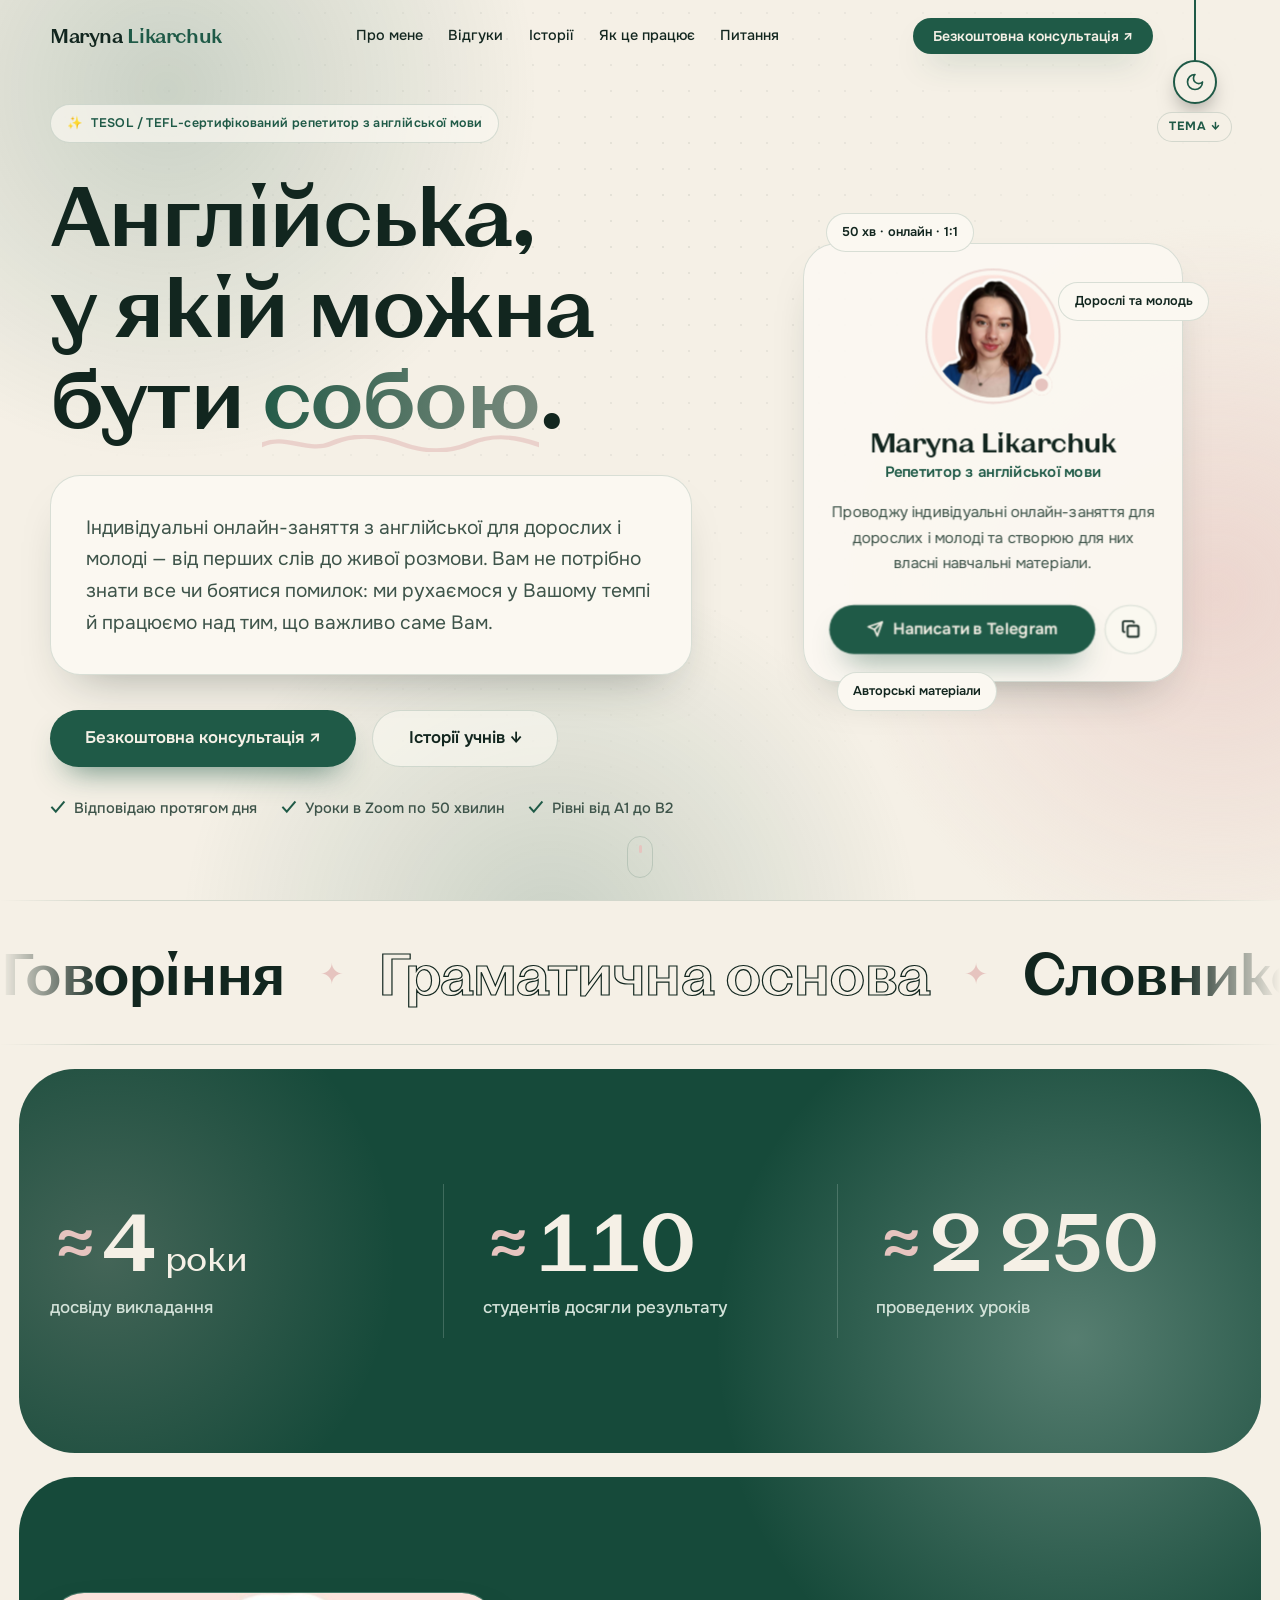
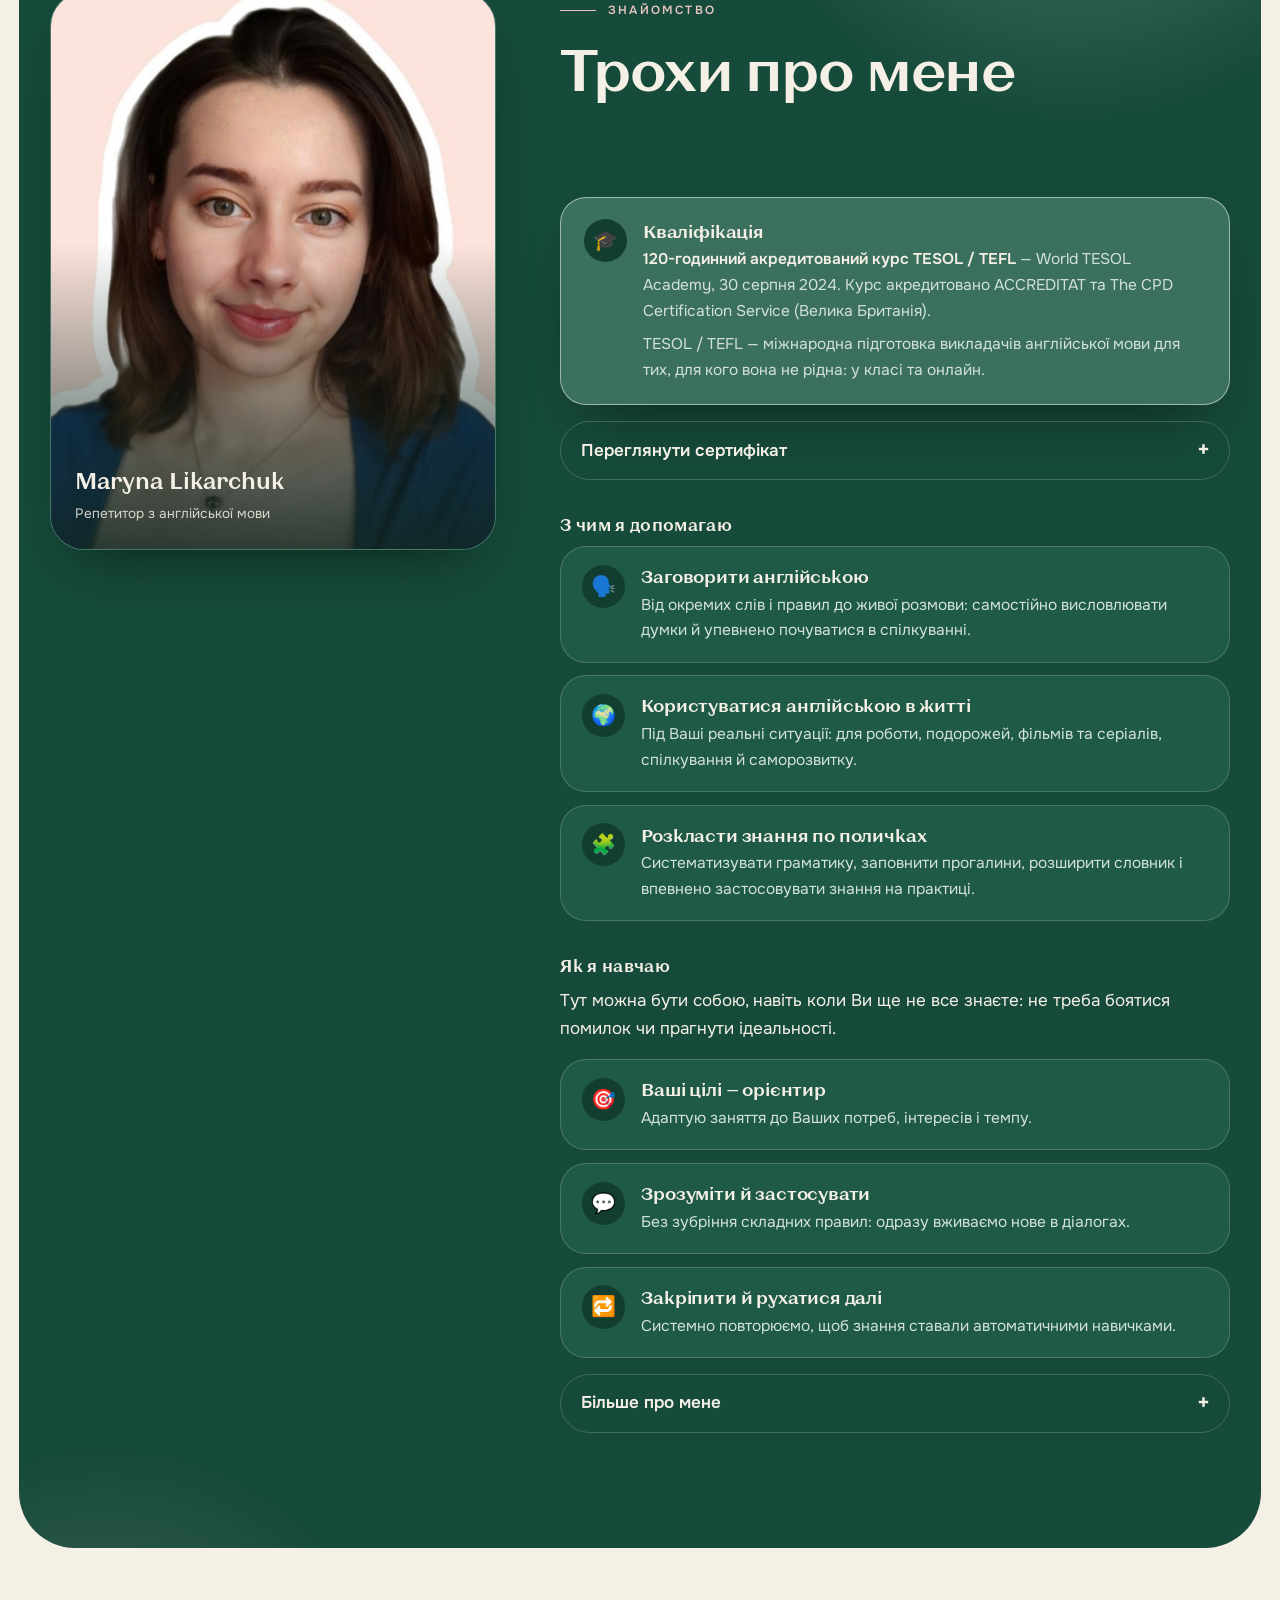
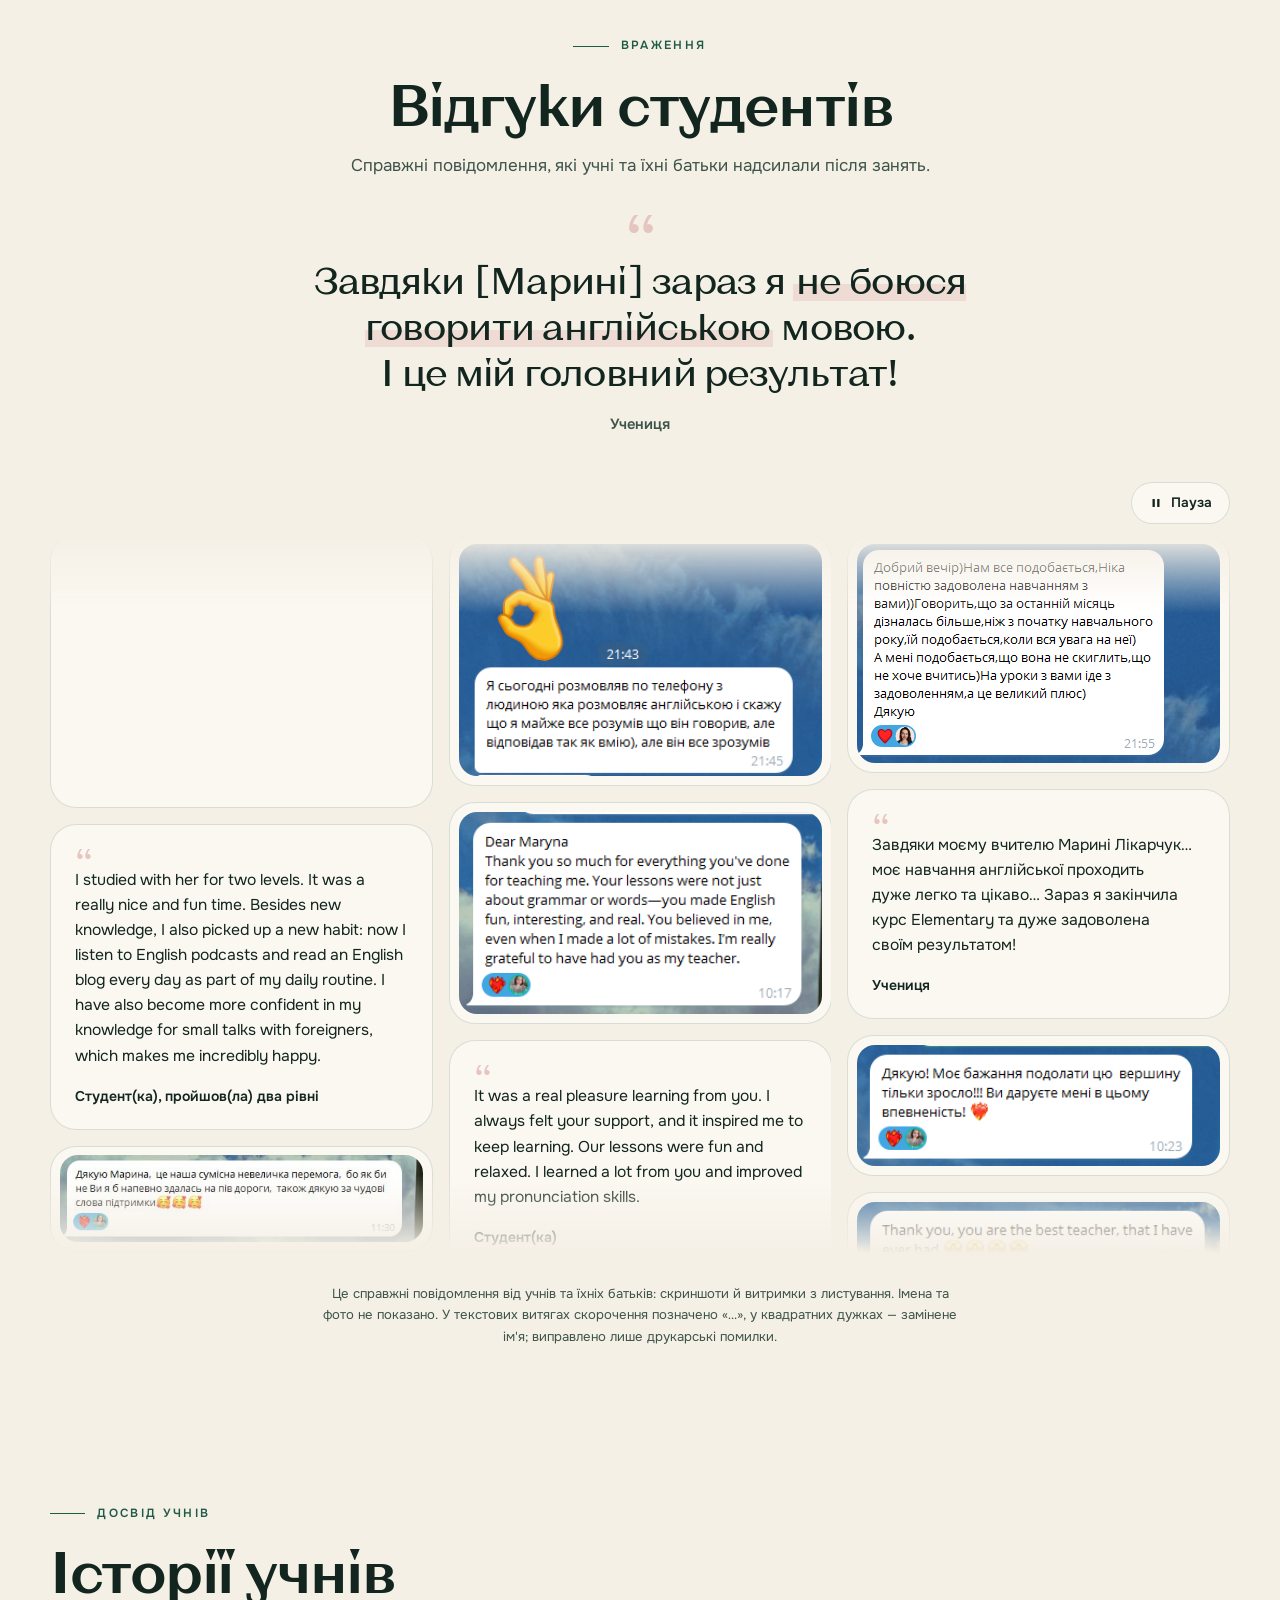
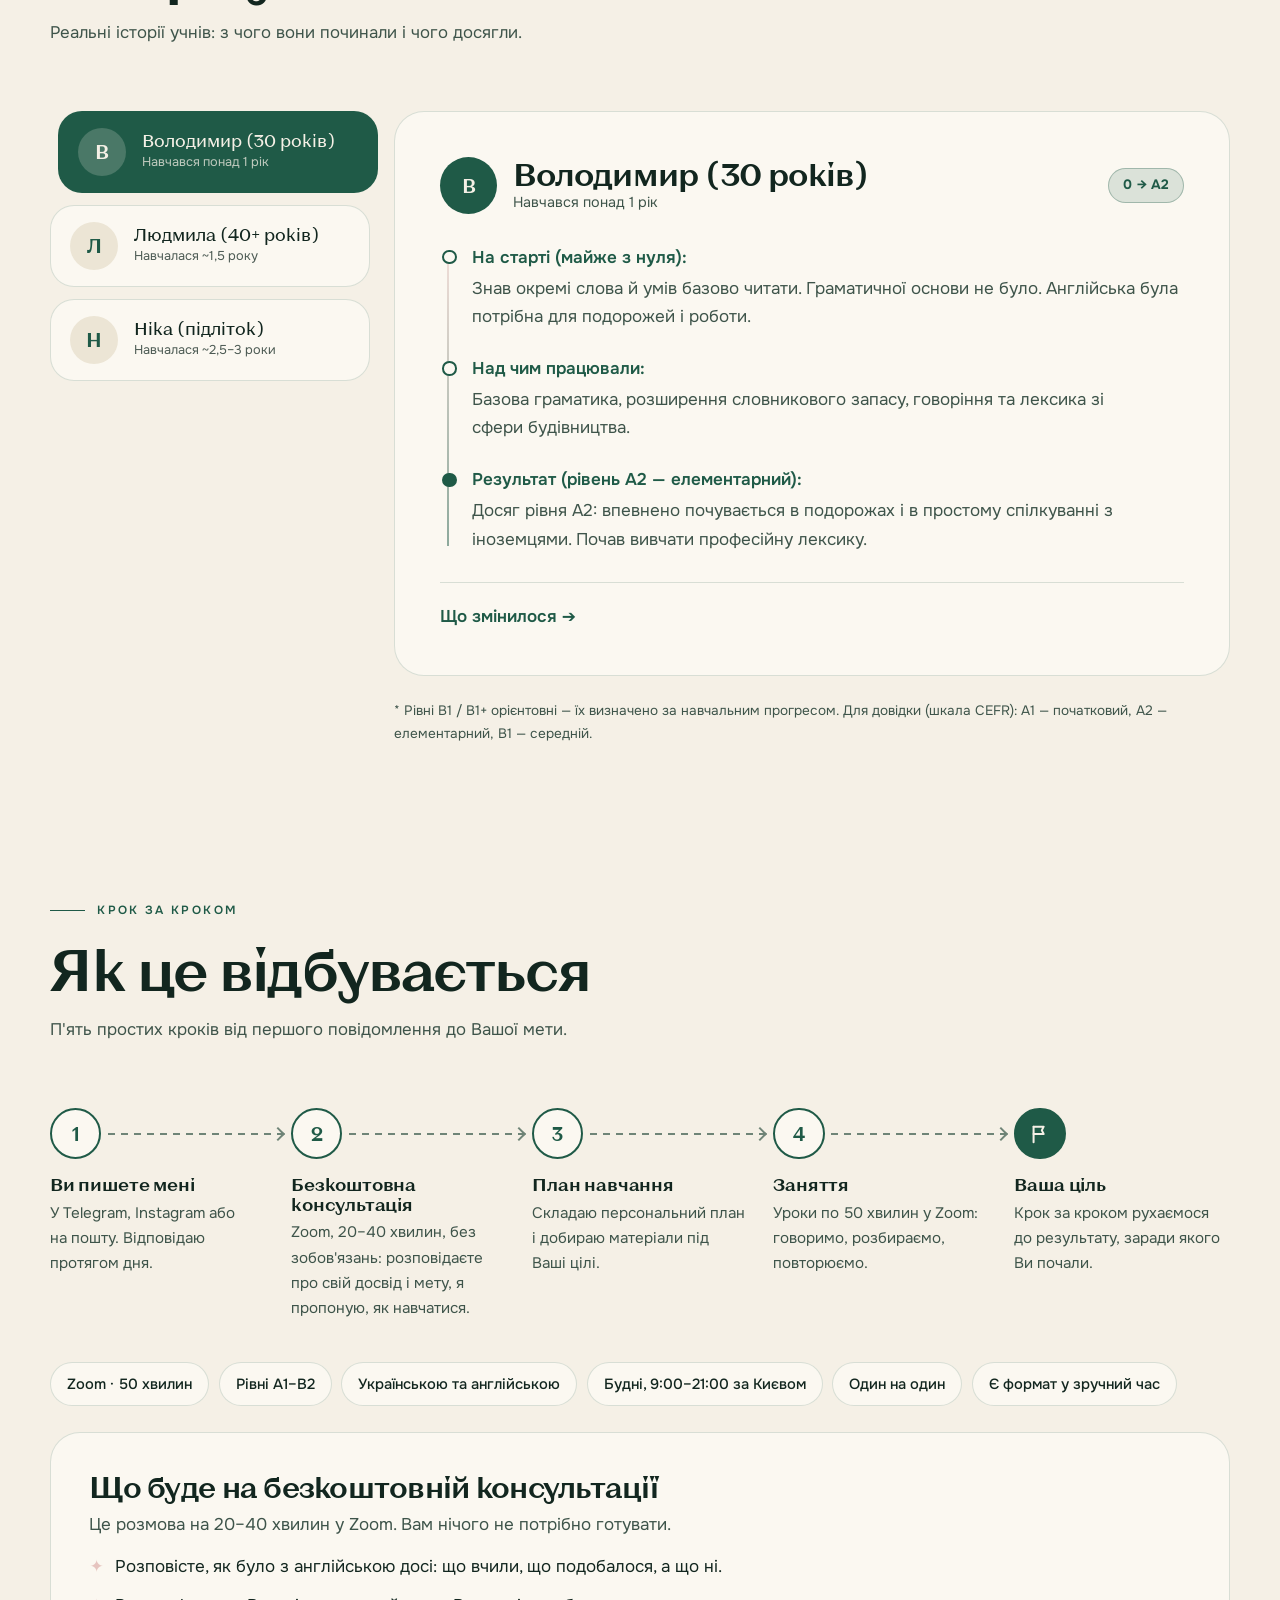
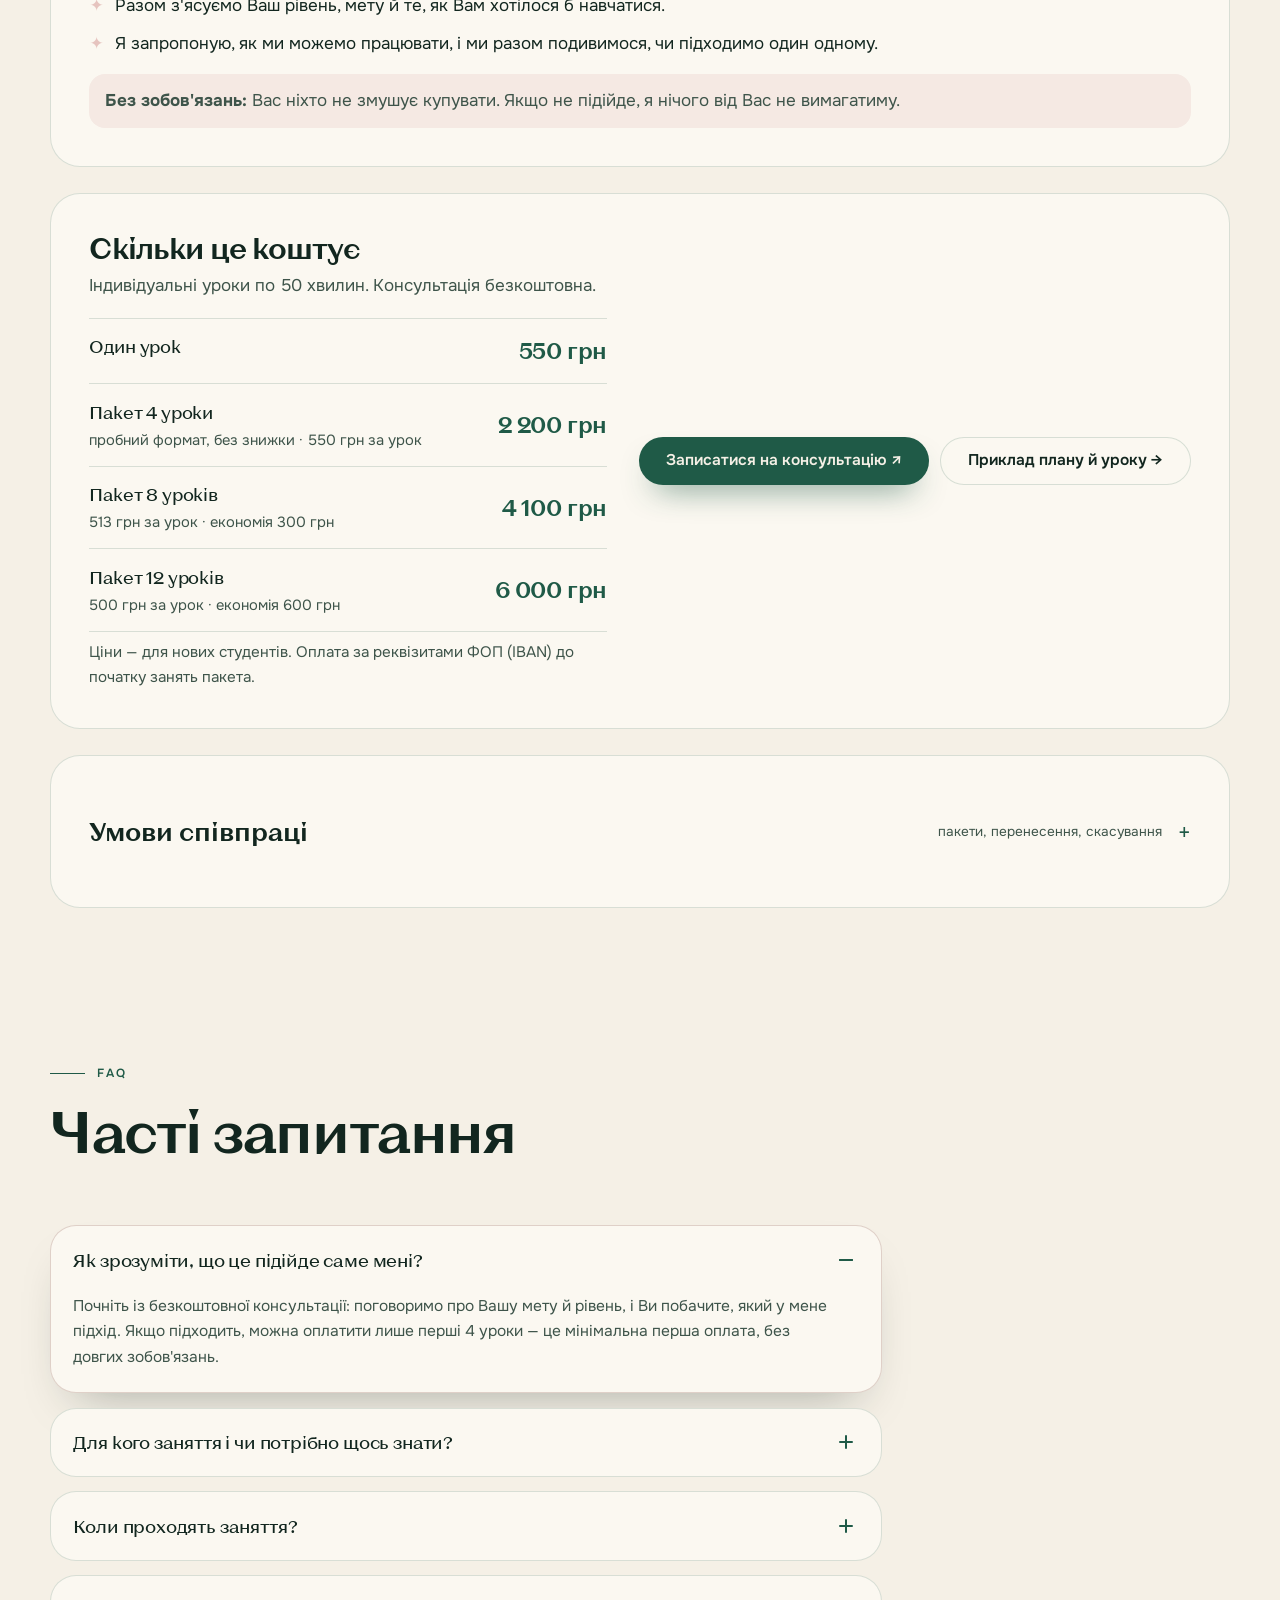
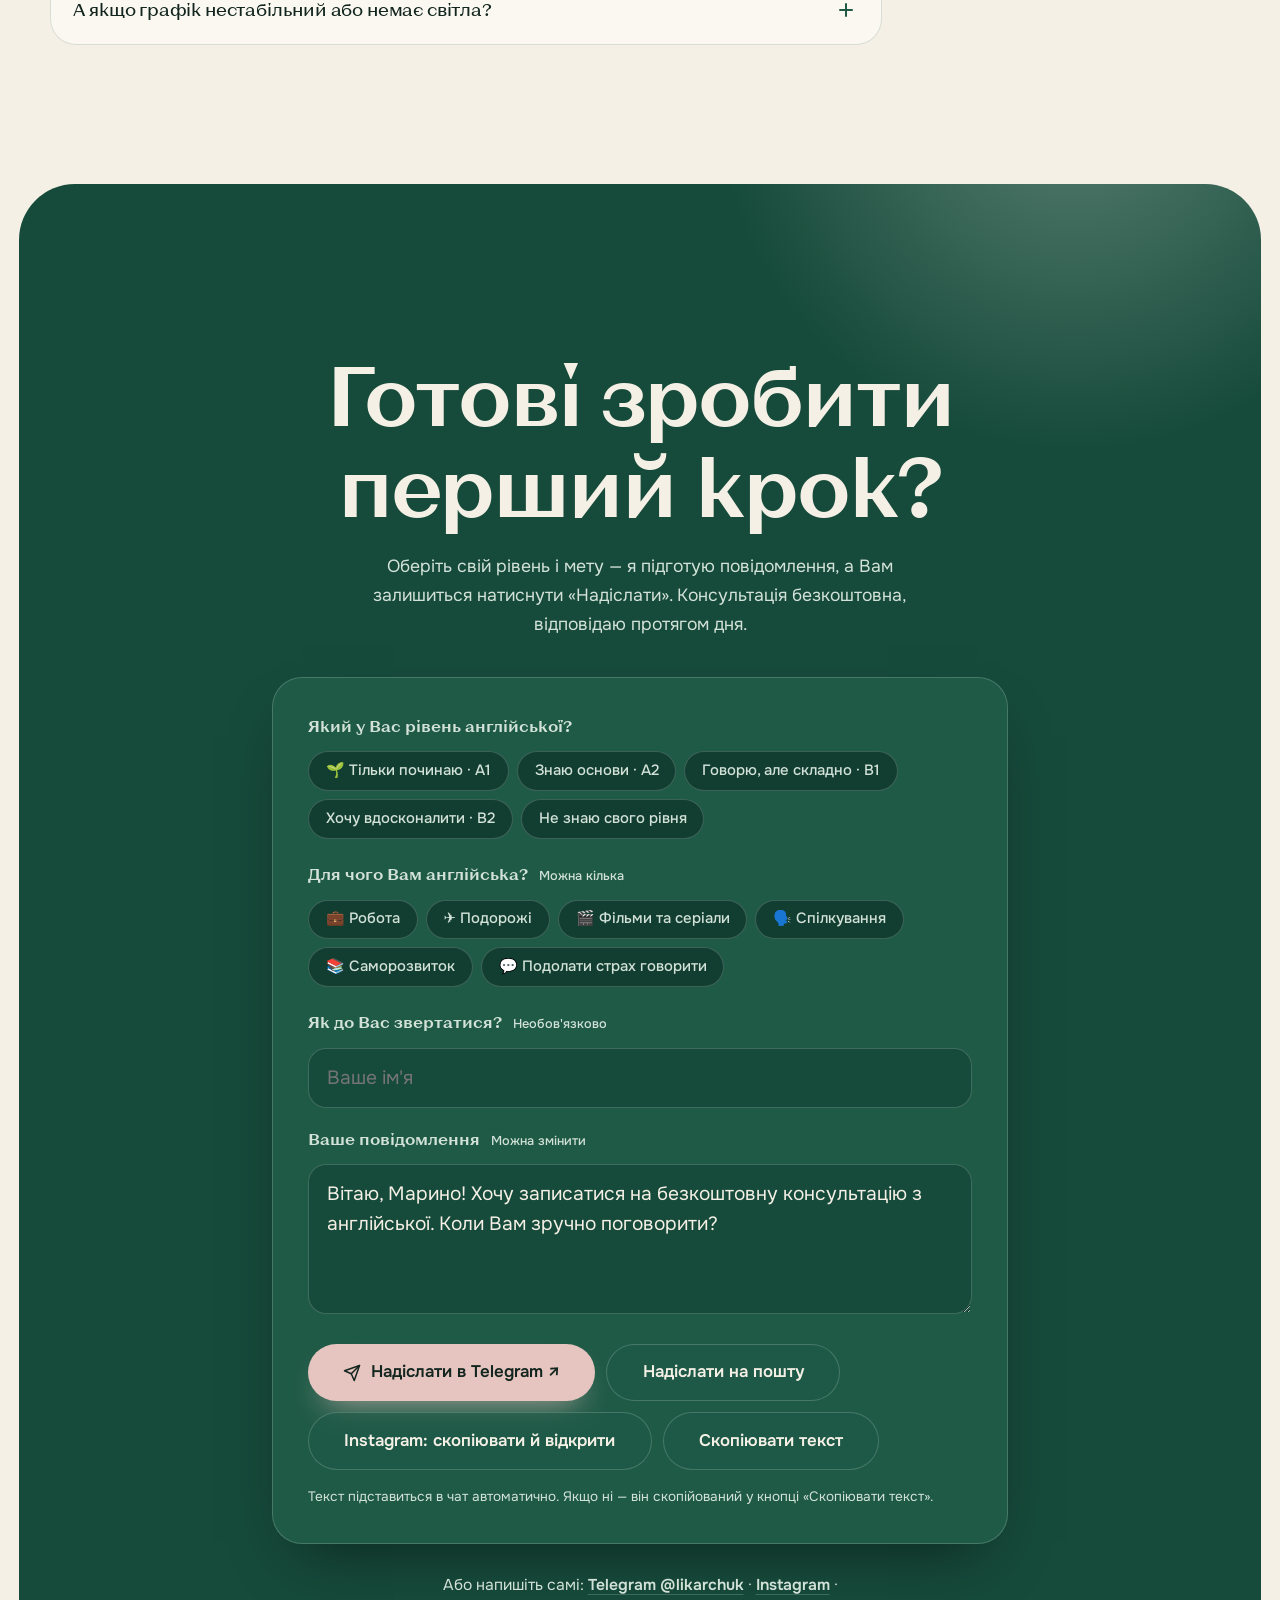
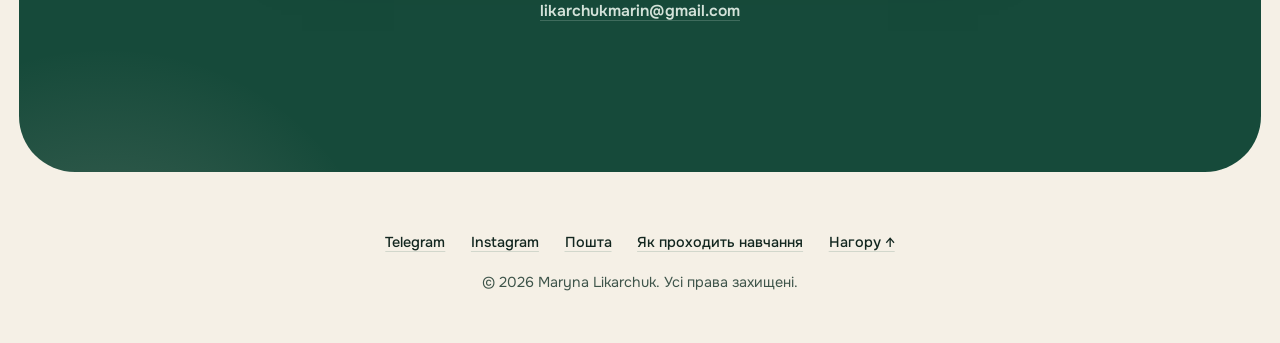
==== commit d6d3c568: "Add files via upload" ====
--- a/index.html
+++ b/index.html
@@ -41,7 +41,7 @@
                 if (m) m.setAttribute('content', light ? '#F5F0E6' : '#12261F');
             } catch (e) {}
             try {
-                if (sessionStorage.getItem('introSeen') || window.matchMedia('(prefers-reduced-motion: reduce)').matches) root.classList.add('skip-intro');
+                /* кицю показуємо при кожному завантаженні головної */
             } catch (e) {}
         })();
     </script>
@@ -52,7 +52,7 @@
     <link rel="preconnect" href="https://fonts.gstatic.com" crossorigin>
     <link href="https://fonts.googleapis.com/css2?family=Onest:wght@400;500;600&display=swap" rel="stylesheet">
 
-    <link rel="stylesheet" href="styles.css?v=5">
+    <link rel="stylesheet" href="styles.css?v=7">
     <script type="application/ld+json">
     {"@context":"https://schema.org","@type":"Person","name":"Maryna Likarchuk","jobTitle":"Репетитор з англійської мови (TESOL/TEFL)","description":"TESOL/TEFL-сертифікований репетитор з англійської мови. Індивідуальні онлайн-заняття для дорослих.","url":"https://likarchukmarin-sketch.github.io/english/","image":"https://likarchukmarin-sketch.github.io/english/your-photo.jpg","knowsLanguage":["uk","en"],"hasCredential":[{"@type":"EducationalOccupationalCredential","name":"120-hour Accredited TESOL/TEFL Certificate","dateCreated":"2024-08-30","recognizedBy":{"@type":"Organization","name":"World TESOL Academy"}}],"knowsAbout":["English language teaching","TESOL","TEFL"],"sameAs":["https://t.me/likarchuk","https://instagram.com/marina.likarchuk"]}
     </script>
@@ -95,12 +95,10 @@
             <a href="#top" class="logo">Maryna <span>Likarchuk</span></a>
             <nav class="nav" aria-label="Головне меню">
                 <a href="#about">Про мене</a>
-                <a href="#help">Допомога</a>
-                <a href="#formats">Формати</a>
-                <a href="#approach">Як я навчаю</a>
+                <a href="#reviews">Відгуки</a>
+                <a href="#cases">Історії</a>
                 <a href="#how">Як це працює</a>
-                <a href="#cases">Історії</a>
-                <a href="#reviews">Відгуки</a>
+                <a href="#faq">Питання</a>
             </nav>
             <div class="hdr-right">
                 <a href="#contact" data-track="cta-header" class="btn btn-primary btn-sm hdr-cta magnetic">Безкоштовна консультація ↗</a>
@@ -111,12 +109,10 @@
     <nav id="mobileMenu" class="mmenu" aria-label="Мобільне меню">
         <p class="m-hint">Розділи сайту</p>
         <a class="ml" style="--i:0" href="#about">Про мене</a>
-        <a class="ml" style="--i:1" href="#help">З чим допоможу</a>
-        <a class="ml" style="--i:2" href="#formats">Формати</a>
-        <a class="ml" style="--i:3" href="#approach">Як я навчаю</a>
-        <a class="ml" style="--i:4" href="#how">Як це працює</a>
-        <a class="ml" style="--i:5" href="#cases">Історії учнів</a>
-        <a class="ml" style="--i:6" href="#reviews">Відгуки</a>
+        <a class="ml" style="--i:1" href="#reviews">Відгуки</a>
+        <a class="ml" style="--i:2" href="#cases">Історії учнів</a>
+        <a class="ml" style="--i:3" href="#how">Як це працює</a>
+        <a class="ml" style="--i:4" href="#faq">Питання</a>
         <a class="btn btn-primary btn-lg" href="#contact">Безкоштовна консультація ↗</a>
     </nav>
 
@@ -206,10 +202,10 @@
                     <figcaption class="pcap"><b>Maryna Likarchuk</b><span>Репетитор з англійської мови</span></figcaption>
                 </figure>
                 <div>
-                    <div class="sec-head" style="margin-bottom:2rem">
+                    <div class="sec-head" style="margin-bottom:1.6rem">
                         <span class="kicker rv">Знайомство</span>
                         <h2 class="h2 split">Трохи про мене</h2>
-                        <p class="rv" style="--d:2">Коротко: яка в мене підготовка, як проходять заняття і чим я живу поза уроками.</p>
+                        <p class="rv" style="--d:2">Я допомагаю дорослим і молоді заговорити англійською без страху помилок: у Вашому темпі й під Ваші цілі.</p>
                     </div>
                     <div class="about-cred rv">
                             <span class="acc-ic" aria-hidden="true">🎓</span>
@@ -219,18 +215,29 @@
                                 <p><span lang="en">TESOL / TEFL</span> — міжнародна підготовка викладачів англійської мови для тих, для кого вона не рідна: у класі та онлайн.</p>
                             </div>
                         </div>
-                        <div class="certs rv">
+                    <details class="more cert-more"><summary>Переглянути сертифікат</summary>
+                        <div class="certs">
                             <a class="cert" href="tesol-certificate.jpg" target="_blank" rel="noopener noreferrer">
                                 <img src="tesol-certificate.jpg" width="1600" height="1130" alt="Сертифікат TESOL / TEFL, 120 годин, World TESOL Academy, 30 серпня 2024" loading="lazy" decoding="async" onerror="this.closest('.cert').hidden=true">
                                 <span>Сертифікат <span lang="en">TESOL / TEFL</span> ↗</span>
                             </a>
                         </div>
+                    </details>
+
+                    <h3 class="about-sub rv">З чим я допомагаю</h3>
+                    <div class="about-cards">
+                        <article class="mini rv" style="--d:0"><span class="acc-ic" aria-hidden="true">🗣️</span><div><h3>Заговорити англійською</h3><p>Від окремих слів і правил до живої розмови: самостійно висловлювати думки й упевнено почуватися в спілкуванні.</p></div></article><article class="mini rv" style="--d:1"><span class="acc-ic" aria-hidden="true">🌍</span><div><h3>Користуватися англійською в житті</h3><p>Під Ваші реальні ситуації: для роботи, подорожей, фільмів та серіалів, спілкування й саморозвитку.</p></div></article><article class="mini rv" style="--d:2"><span class="acc-ic" aria-hidden="true">🧩</span><div><h3>Розкласти знання по поличках</h3><p>Систематизувати граматику, заповнити прогалини, розширити словник і впевнено застосовувати знання на практиці.</p></div></article>
+                    </div>
+
+                    <h3 class="about-sub rv">Як я навчаю</h3>
+                    <p class="about-lead rv">Тут можна бути собою, навіть коли Ви ще не все знаєте: не треба боятися помилок чи прагнути ідеальності.</p>
+                    <div class="about-cards">
+                        <article class="mini rv" style="--d:0"><span class="acc-ic" aria-hidden="true">🎯</span><div><h3>Ваші цілі — орієнтир</h3><p>Адаптую заняття до Ваших потреб, інтересів і темпу.</p></div></article><article class="mini rv" style="--d:1"><span class="acc-ic" aria-hidden="true">💬</span><div><h3>Зрозуміти й застосувати</h3><p>Без зубріння складних правил: одразу вживаємо нове в діалогах.</p></div></article><article class="mini rv" style="--d:2"><span class="acc-ic" aria-hidden="true">🔁</span><div><h3>Закріпити й рухатися далі</h3><p>Системно повторюємо, щоб знання ставали автоматичними навичками.</p></div></article>
+                    </div>
+
+                    <details class="more about-more"><summary>Більше про мене</summary>
                         <div class="about-cards">
-                            <article class="mini rv"><span class="acc-ic" aria-hidden="true">🌱</span><div><h3>Як усе почалося</h3><p>Я починала з допомоги дітям та родичам у вивченні англійської. Згодом зрозуміла, що мені справді добре вдається пояснювати складні речі простими словами й щиро подобається допомагати людям долати страх перед мовою.</p></div></article>
-                            <article class="mini rv" style="--d:1"><span class="acc-ic" aria-hidden="true">💬</span><div><h3>На моїх уроках…</h3><p>Ви знайдете не лише правила й сухі вправи, а й доречні жарти, життєві історії, цікаві запитання та дійсно живі й щирі розмови про все на світі.</p></div></article>
-                            <article class="mini rv" style="--d:2"><span class="acc-ic" aria-hidden="true">💡</span><div><h3>Створюю власні матеріали</h3><p>Люблю вчитися сама, шукати нові ідеї й створювати для учнів власні інтерактивні матеріали.</p></div></article>
-                            <article class="mini rv" style="--d:3"><span class="acc-ic" aria-hidden="true">🫖</span><div><h3>Чай — це любов</h3><p>Ціную затишні моменти й чашку ароматного гарячого чаю, щоб відновити сили після насиченого дня.</p></div></article>
-                            <article class="mini rv" style="--d:4"><span class="acc-ic" aria-hidden="true">🐾</span><div><h3>Котики мають перевагу</h3><p>Особлива любов до котиків, повз яких просто неможливо пройти, щоб не зупинитися і не погладити!</p></div></article>
+                            <article class="mini"><span class="acc-ic" aria-hidden="true">🌱</span><div><h3>Як усе почалося</h3><p>Я починала з допомоги дітям та родичам у вивченні англійської. Згодом зрозуміла, що мені справді добре вдається пояснювати складні речі простими словами й щиро подобається допомагати людям долати страх перед мовою.</p></div></article><article class="mini"><span class="acc-ic" aria-hidden="true">💬</span><div><h3>На моїх уроках…</h3><p>Ви знайдете не лише правила й сухі вправи, а й доречні жарти, життєві історії, цікаві запитання та дійсно живі й щирі розмови про все на світі.</p></div></article><article class="mini"><span class="acc-ic" aria-hidden="true">💡</span><div><h3>Створюю власні матеріали</h3><p>Люблю вчитися сама, шукати нові ідеї й створювати для учнів власні інтерактивні матеріали.</p></div></article><article class="mini"><span class="acc-ic" aria-hidden="true">🫖</span><div><h3>Чай — це любов</h3><p>Ціную затишні моменти й чашку ароматного гарячого чаю, щоб відновити сили після насиченого дня.</p></div></article><article class="mini"><span class="acc-ic" aria-hidden="true">🐾</span><div><h3>Котики мають перевагу</h3><p>Особлива любов до котиків, повз яких просто неможливо пройти, щоб не зупинитися і не погладити!</p></div></article>
                         </div>
                         <div class="photos" id="photos" hidden>
                             <figure class="photo"><img src="photo-1.jpg" alt="Maryna Likarchuk" decoding="async" onload="var p=document.getElementById('photos');if(p)p.hidden=false" onerror="this.parentNode.remove()"></figure>
@@ -238,245 +245,62 @@
                             <figure class="photo"><img src="photo-3.jpg" alt="Maryna Likarchuk" decoding="async" onload="var p=document.getElementById('photos');if(p)p.hidden=false" onerror="this.parentNode.remove()"></figure>
                             <figure class="photo"><img src="photo-4.jpg" alt="Maryna Likarchuk" decoding="async" onload="var p=document.getElementById('photos');if(p)p.hidden=false" onerror="this.parentNode.remove()"></figure>
                         </div>
-                    </div>
-                </div>
-        </section>
-
-        <!-- З ЧИМ ДОПОМОЖУ (стопка карток) -->
-        <section id="help" class="sect">
+                    </details>
+                </div>
+            </div>
+        </section>
+
+        <!-- ВІДГУКИ -->
+        <section id="reviews" class="sect" style="padding-top:clamp(2rem,5vw,3.5rem)">
             <div class="container">
-                <div class="sec-head">
-                    <span class="kicker rv">Напрямки</span>
-                    <h2 class="h2 split">З чим я можу Вам допомогти?</h2>
-                    <p class="rv" style="--d:2">Працюємо з тим, що справді потрібно Вам у щоденному житті.</p>
-                </div>
-                <div class="stack">
-                    <article class="scard s1 spot" style="--n:0">
-                        <div class="big" aria-hidden="true" data-speed="0.05">01</div>
-                        <div>
-                            <h3>Заговорити англійською</h3>
-                            <p>Допоможу перейти від окремих слів і правил до живої розмови: Ви навчитеся самостійно висловлювати думки й упевнено почуватися в спілкуванні.</p>
-                        </div>
-                    </article>
-                    <article class="scard s2 spot" style="--n:1">
-                        <div class="big" aria-hidden="true" data-speed="0.05">02</div>
-                        <div>
-                            <h3>Користуватися англійською в житті</h3>
-                            <p>Застосовуємо мову під Ваші реальні життєві ситуації:</p>
-                            <div class="chips">
-                                <span>💼 для роботи</span><span>✈️ для подорожей</span><span>🎬 для фільмів та серіалів</span><span>🗣️ для спілкування</span><span>📚 для саморозвитку</span>
-                            </div>
-                        </div>
-                    </article>
-                    <article class="scard s3 spot" style="--n:2">
-                        <div class="big" aria-hidden="true" data-speed="0.05" style="color:var(--accent)">03</div>
-                        <div>
-                            <h3>Розкласти знання по поличках</h3>
-                            <p>Систематизувати граматику, заповнити прогалини, розширити словниковий запас і навчитися впевнено застосовувати знання на практиці.</p>
-                        </div>
-                    </article>
-                </div>
-            </div>
-        </section>
-
-        <!-- ФОРМАТИ РОБОТИ (плита, бенто) -->
-        <section id="formats" class="sect inv slab">
-            <div class="container">
-                <div class="sec-head">
-                    <span class="kicker rv">Як навчаємося</span>
-                    <h2 class="h2 split">Формати занять</h2>
-                    <p class="rv" style="--d:2">Оберіть формат, який підходить Вашому графіку й цілям.</p>
-                </div>
-                <div class="bento">
-                    <div class="cell f1 tilt3d rv l" data-tilt>
-                        <article class="card fill spot pwrap">
-                            <div>
-                                <span class="tag">Основний формат</span>
-                                <div class="emoji" aria-hidden="true" style="margin-top:1.4rem">👩‍💻</div>
-                                <h3>Індивідуальні заняття</h3>
-                                <p>Онлайн, один на один: заняття будуються навколо Ваших цілей, інтересів і темпу.</p>
-                            </div>
-                            <div class="facts">
-                                <div class="fact"><b>50 хв</b><span>тривалість уроку</span></div>
-                                <div class="fact"><b>1–4×</b><span>на тиждень — гнучка частота</span></div>
-                                <div class="fact"><b>Zoom</b><span>онлайн, один на один</span></div>
-                            </div>
-                            <ul class="ul">
-                                <li>Практика говоріння, граматика та словниковий запас</li>
-                                <li>Рівні від A1 до B2; українською та англійською або лише англійською — залежно від рівня</li>
-                            </ul>
-                        </article>
-                    </div>
-                    <div class="cell f2 rv r" style="--d:1">
-                        <article class="card spot">
-                            <span class="tag">Безкоштовно</span>
-                            <div class="emoji" aria-hidden="true">💡</div>
-                            <h3>Консультація</h3>
-                            <p>Зустріч у Zoom на 20–40 хвилин, без зобов'язань: знайомимося, з'ясовуємо Ваш рівень і цілі та обираємо зручний формат. Добрий старт, якщо ще не знаєте, з чого почати.</p>
-                            <p>Після неї Ви отримуєте персональний план наступних кроків і навчальні матеріали.</p>
-                        </article>
-                    </div>
-                    <div class="cell f3 rv r" style="--d:2">
-                        <article class="card spot">
-                            <div class="emoji" aria-hidden="true">⏳</div>
-                            <h3>Навчання у зручний час</h3>
-                            <p>Це асинхронний формат: Ви отримуєте матеріали й завдання, працюєте, коли Вам зручно, а я надсилаю відгук — письмово чи голосовими повідомленнями, з поясненнями.</p>
-                            <p>Підходить, якщо графік нестабільний або бувають відключення світла. За потреби — зустрічі для практики. Це окремий формат: кількість зустрічей і вартість обговорюємо на консультації.</p>
-                        </article>
-                    </div>
-                    <div class="cell f4 rv s">
-                        <article class="card spot">
-                            <div>
-                                <span class="tag">Скоро</span>
-                                <h3>Курси та вебінари</h3>
-                                <p>Короткі практичні курси й вебінари з окремих тем — щоб розібратися в темі та продовжувати навчання самостійно.</p>
-                            </div>
-                            <div class="ghost-num" style="color:var(--accent)" aria-hidden="true">✦</div>
-                        </article>
-                    </div>
-                </div>
-            </div>
-        </section>
-
-        <!-- МІЙ ПІДХІД (бенто) -->
-        <section id="approach" class="sect">
-            <div class="container">
-                <div class="approach-head">
-                    <div>
-                        <span class="kicker rv">Як я навчаю</span>
-                        <h2 class="h2 split">Тут можна бути собою. Навіть коли Ви ще не все знаєте.</h2>
-                    </div>
-                    <p class="rv" style="--d:2">Хочу, щоб на моїх заняттях не треба було боятися помилок, соромитися запитань чи прагнути ідеальності. Тут можна розбиратися у власному темпі, пробувати й поступово знаходити впевненість у своїх словах.</p>
-                </div>
-                <div class="bento">
-                    <div class="cell a1 rv l">
-                        <article class="card fill spot">
-                            <span class="deco sparkles" data-speed="-0.06" aria-hidden="true">✦</span>
-                            <div class="ghost-num" aria-hidden="true">01</div>
-                            <div>
-                                <h3>Ваші цілі — наш орієнтир</h3>
-                                <p>Адаптую заняття до Ваших потреб, інтересів і темпу. Ми працюємо над тим, що важливо саме для Вас.</p>
-                            </div>
-                        </article>
-                    </div>
-                    <div class="cell a2 rv r" style="--d:1">
-                        <article class="card spot">
-                            <span class="deco rings" data-speed="0.08" aria-hidden="true"></span>
-                            <div class="ghost-num" aria-hidden="true" style="font-size:3.4rem;color:var(--accent)">02</div>
-                            <h3>Зрозуміти й застосувати</h3>
-                            <p>Розбираємося в мові без зубріння складних правил і одразу застосовуємо нове в діалогах.</p>
-                        </article>
-                    </div>
-                    <div class="cell a3 rv r" style="--d:2">
-                        <article class="card spot" style="background:var(--surface2)">
-                            <div class="ghost-num" aria-hidden="true" style="font-size:3.4rem;color:var(--accent)">03</div>
-                            <h3>Закріпити й рухатися далі</h3>
-                            <p>Повертаємося до вивченого й системно повторюємо матеріал, щоб знання поступово ставали автоматичними навичками.</p>
-                        </article>
-                    </div>
-                </div>
-            </div>
-        </section>
-
-        <!-- ЯК ЦЕ ВІДБУВАЄТЬСЯ -->
-        <section id="how" class="sect">
-            <div class="container">
-                <div class="sec-head">
-                    <span class="kicker rv">Крок за кроком</span>
-                    <h2 class="h2 split">Як це відбувається</h2>
-                    <p class="rv" style="--d:2">П'ять простих кроків від першого повідомлення до Вашої мети.</p>
-                </div>
-                <ol class="tl rv">
-                        <li class="tl-step"><span class="tl-n">1</span><div class="tl-text"><h3>Ви пишете мені</h3><p>У Telegram, Instagram або на пошту. Відповідаю протягом дня.</p></div><i class="tl-line" aria-hidden="true" style="--k:0"></i></li>
-                        <li class="tl-step"><span class="tl-n">2</span><div class="tl-text"><h3>Безкоштовна консультація</h3><p>Zoom, 20–40 хвилин, без зобов'язань: розповідаєте про свій досвід і мету, я пропоную, як навчатися.</p></div><i class="tl-line" aria-hidden="true" style="--k:1"></i></li>
-                        <li class="tl-step"><span class="tl-n">3</span><div class="tl-text"><h3>План навчання</h3><p>Складаю персональний план і добираю матеріали під Ваші цілі.</p></div><i class="tl-line" aria-hidden="true" style="--k:2"></i></li>
-                        <li class="tl-step"><span class="tl-n">4</span><div class="tl-text"><h3>Заняття</h3><p>Уроки по 50 хвилин у Zoom: говоримо, розбираємо, повторюємо.</p></div><i class="tl-line" aria-hidden="true" style="--k:3"></i></li>
-                        <li class="tl-step"><span class="tl-n"><svg viewBox="0 0 24 24" width="22" height="22" fill="none" stroke="currentColor" stroke-width="2.2" stroke-linecap="round" stroke-linejoin="round" aria-hidden="true"><path d="M5 21V4"/><path d="M5 4h11l-2 4 2 4H5"/></svg></span><div class="tl-text"><h3>Ваша ціль</h3><p>Крок за кроком рухаємося до результату, заради якого Ви почали.</p></div><i class="tl-line" aria-hidden="true" style="--k:4"></i></li>
-                    </ol>
-                <div class="how-facts rv">
-                    <span>Zoom · 50 хвилин</span>
-                    <span>Рівні A1–B2</span>
-                    <span>Українською та англійською</span>
-                    <span>Будні, 9:00–21:00 за Києвом</span>
-                </div>
-                <article class="card how-consult spot rv">
-                    <h3>Що буде на безкоштовній консультації</h3>
-                    <p>Це розмова на 20–40 хвилин у Zoom. Вам нічого не потрібно готувати.</p>
-                    <ul class="ul">
-                        <li>Розповісте, як було з англійською досі: що вчили, що подобалося, а що ні.</li>
-                        <li>Разом з'ясуємо Ваш рівень, мету й те, як Вам хотілося б навчатися.</li>
-                        <li>Я запропоную, як ми можемо працювати, і ми разом подивимося, чи підходимо один одному.</li>
-                    </ul>
-                    <p class="no-oblig"><b>Без зобов'язань:</b> Вас ніхто не змушує купувати. Якщо не підійде, я нічого від Вас не вимагатиму.</p>
-                </article>
-                <article class="card how-price spot rv">
-                    <div class="price-main">
-                        <h3>Скільки це коштує</h3>
-                        <!-- ЩОБ ЗМІНИТИ ЦІНУ: відредагуйте блок prices на початку файлу site.js — тут і в FAQ усе оновиться само -->
-                        <p>Індивідуальні уроки по 50 хвилин. Консультація безкоштовна.</p>
-                        <ul class="price-list">
-                            <li><span class="pl-name">Один урок</span><b class="pl-val" data-price="single"></b></li>
-                            <li><span class="pl-name">Пакет 4 уроки</span><b class="pl-val" data-price="pack-4"></b><span class="pl-note">пробний формат, без знижки · <span data-price="per-4"></span> за урок</span></li>
-                            <li><span class="pl-name">Пакет 8 уроків</span><b class="pl-val" data-price="pack-8"></b><span class="pl-note"><span data-price="per-8"></span> за урок<span data-price="save-8"></span></span></li>
-                            <li><span class="pl-name">Пакет 12 уроків</span><b class="pl-val" data-price="pack-12"></b><span class="pl-note"><span data-price="per-12"></span> за урок<span data-price="save-12"></span></span></li>
-                        </ul>
-                        <p class="pay-note">Ціни — для нових студентів. Оплата за реквізитами ФОП (IBAN) до початку занять пакета.</p>
-                    </div>
-                    <div class="how-actions">
-                        <a href="#contact" data-track="cta-how" class="btn btn-primary">Записатися на консультацію ↗</a>
-                        <a href="how-it-works.html" data-track="how-more" class="btn btn-ghost">Приклад плану й уроку →</a>
-                    </div>
-                </article>
-                <article class="card how-terms spot rv" id="terms">
-                    <h3>Умови співпраці</h3>
-                    <p>Коротко про головне, щоб заняття були зручними для нас обох. Умови для нових студентів; повний текст фіксуємо в договорі.</p>
-                    <div class="pack-grid">
-                        <div class="pack">
-                            <h4>Пакет 4 уроки</h4>
-                            <dl>
-                                <div><dt>Термін</dt><dd data-term="validity-4"></dd></div>
-                                <div><dt>Регулярність</dt><dd data-term="rhythm-4"></dd></div>
-                                <div><dt>Перенесення</dt><dd data-term="resched-4"></dd></div>
-                                <div><dt>Скасування</dt><dd data-term="cancel-4"></dd></div>
-                            </dl>
-                            <p class="pk-alt" data-term="alt-4"></p>
-                        </div>
-                        <div class="pack">
-                            <h4>Пакет 8 уроків</h4>
-                            <dl>
-                                <div><dt>Термін</dt><dd data-term="validity-8"></dd></div>
-                                <div><dt>Регулярність</dt><dd data-term="rhythm-8"></dd></div>
-                                <div><dt>Перенесення</dt><dd data-term="resched-8"></dd></div>
-                                <div><dt>Скасування</dt><dd data-term="cancel-8"></dd></div>
-                            </dl>
-                        </div>
-                        <div class="pack">
-                            <h4>Пакет 12 уроків</h4>
-                            <dl>
-                                <div><dt>Термін</dt><dd data-term="validity-12"></dd></div>
-                                <div><dt>Регулярність</dt><dd data-term="rhythm-12"></dd></div>
-                                <div><dt>Перенесення</dt><dd data-term="resched-12"></dd></div>
-                                <div><dt>Скасування</dt><dd data-term="cancel-12"></dd></div>
-                            </dl>
-                        </div>
-                    </div>
-                    <p class="terms-sum">Уроки, не використані за цей термін, згорають. Мета проста: щоб усі оплачені уроки відбулися за графіком, який ми домовилися тримати.</p>
-                    <ul class="terms-list">
-                        <li><b>Оплата наперед.</b> Пакет оплачується до початку занять.</li>
-                        <li><b>Скасування й перенесення.</b> Прошу попередити не пізніше ніж за <span data-term="notice"></span>, також у разі хвороби. Якщо попередити пізніше, урок оплачується, окрім форс-мажору.</li>
-                        <li><b>Перенесення.</b> Урок переходить на інший день у межах терміну пакета. Кількість перенесень обмежена (див. вище).</li>
-                        <li><b>Скасування.</b> Урок лишається в пакеті, і ми призначаємо його пізніше. Понад ліміт урок згорає.</li>
-                        <li><b>Якщо урок скасовую я,</b> перенесення безкоштовне.</li>
-                        <li><b>Запізнення.</b> Якщо Ви запізнилися, урок не подовжується. Якщо запізнилася я, цей час компенсую.</li>
-                        <li><b>Неявка.</b> Якщо Ви не з'явилися й не вийшли на зв'язок протягом <span data-term="wait"></span>, урок оплачується.</li>
-                        <li><b>Домашнє завдання.</b> Воно очікується: це частина навчання.</li>
-                    </ul>
-                </article>
+                <div class="rev">
+                    <span class="kicker rv">Враження</span>
+                    <h2 class="h2 split">Відгуки студентів</h2>
+                    <p class="muted rv" style="--d:2">Справжні повідомлення, які учні та їхні батьки надсилали після занять.</p>
+                </div>
+                <figure class="rev-featured rv">
+                    <blockquote><p>Завдяки [Марині] зараз я <mark>не боюся говорити англійською</mark> мовою. І це мій головний результат!</p></blockquote>
+                    <figcaption>Учениця</figcaption>
+                </figure>
+                <div class="rev-wall rv" id="revWall">
+                    <div class="rev-ctl">
+                        <span class="rev-count" id="revCount" aria-live="off">1 / 15</span>
+                        <div class="rev-nav">
+                            <button type="button" class="rev-btn" id="revPrev" aria-label="Попередній відгук"><svg width="18" height="18" viewBox="0 0 24 24" fill="none" stroke="currentColor" stroke-width="2.4" stroke-linecap="round" stroke-linejoin="round" aria-hidden="true"><path d="m15 18-6-6 6-6"/></svg></button>
+                            <button type="button" class="rev-btn" id="revNext" aria-label="Наступний відгук"><svg width="18" height="18" viewBox="0 0 24 24" fill="none" stroke="currentColor" stroke-width="2.4" stroke-linecap="round" stroke-linejoin="round" aria-hidden="true"><path d="m9 18 6-6-6-6"/></svg></button>
+                        </div>
+                        <button type="button" class="rev-pause" id="revPause" aria-pressed="false">
+                            <svg class="i-pause" viewBox="0 0 24 24" fill="currentColor" aria-hidden="true"><rect x="6" y="5" width="4" height="14" rx="1"/><rect x="14" y="5" width="4" height="14" rx="1"/></svg>
+                            <svg class="i-play" viewBox="0 0 24 24" fill="currentColor" aria-hidden="true"><path d="M8 5v14l11-7z"/></svg>
+                            <span id="revPauseText">Пауза</span>
+                        </button>
+                    </div>
+                <div class="rev-grid" id="revGrid" tabindex="0" role="region" aria-label="Відгуки учнів: гортайте вліво і вправо">
+                    <article class="rev-card shot"><button type="button" class="shot-btn" aria-label="Збільшити скриншот відгуку"><img src="review-01.jpg" width="760" height="532" alt="Скриншот відгуку: «Мариночко, дякую Вам, це наш спільний результат. Безмежно Вам вдячна за кожну нашу зустріч: це більше ніж навчання, це гарний настрій, гумор, це на одній хвилі. Дякую Всесвіту за зустріч з Вами. Я обов&#x27;язково повернусь і думаю, що скоро.»" loading="lazy" decoding="async" style="max-width:760px"></button></article>
+                    <article class="rev-card shot"><button type="button" class="shot-btn" aria-label="Збільшити скриншот відгуку"><img src="review-02.png" width="347" height="222" alt="Скриншот відгуку: «Я сьогодні розмовляв по телефону з людиною, яка розмовляє англійською, і скажу, що я майже все розумів, що він говорив, але відповідав так, як вмію, але він усе зрозумів.»" loading="lazy" decoding="async" style="max-width:434px"></button></article>
+                    <article class="rev-card shot"><button type="button" class="shot-btn" aria-label="Збільшити скриншот відгуку"><img src="review-03.png" width="363" height="219" alt="Скриншот відгуку: «Нам все подобається, Ніка повністю задоволена навчанням з вами. Говорить, що за останній місяць дізналась більше, ніж з початку навчального року, їй подобається, коли вся увага на неї. А мені подобається, що вона не скиглить, що не хоче вчитись. На уроки з вами іде з задоволенням, а це великий плюс.»" loading="lazy" decoding="async" style="max-width:454px"></button></article>
+                    <article class="rev-card"><blockquote><p lang="en">I studied with her for two levels. It was a really nice and fun time. Besides new knowledge, I also picked up a new habit: now I listen to English podcasts and read an English blog every day as part of my daily routine. I have also become more confident in my knowledge for small talks with foreigners, which makes me incredibly happy.</p></blockquote><footer class="rev-by"><b>Студент(ка), пройшов(ла) два рівні</b></footer></article>
+                    <article class="rev-card shot"><button type="button" class="shot-btn" aria-label="Збільшити скриншот відгуку"><img src="review-04.png" width="335" height="187" alt="Скриншот відгуку: «Dear Maryna. Thank you so much for everything you&#x27;ve done for teaching me. Your lessons were not just about grammar or words — you made English fun, interesting, and real. You believed in me, even when I made a lot of mistakes. I&#x27;m really grateful to have had you as my teacher.»" loading="lazy" decoding="async" style="max-width:419px"></button></article>
+                    <article class="rev-card"><blockquote><p>Завдяки моєму вчителю Марині Лікарчук… моє навчання англійської проходить дуже легко та цікаво… Зараз я закінчила курс Elementary та дуже задоволена своїм результатом!</p></blockquote><footer class="rev-by"><b>Учениця</b></footer></article>
+                    <article class="rev-card shot"><button type="button" class="shot-btn" aria-label="Збільшити скриншот відгуку"><img src="review-05.png" width="466" height="111" alt="Скриншот відгуку: «Дякую Марина, це наша сумісна невелика перемога, бо як би не Ви я б напевно здалась на пів дороги, також дякую за чудові слова підтримки.»" loading="lazy" decoding="async" style="max-width:582px"></button></article>
+                    <article class="rev-card"><blockquote><p lang="en">It was a real pleasure learning from you. I always felt your support, and it inspired me to keep learning. Our lessons were fun and relaxed. I learned a lot from you and improved my pronunciation skills.</p></blockquote><footer class="rev-by"><b>Студент(ка)</b></footer></article>
+                    <article class="rev-card shot"><button type="button" class="shot-btn" aria-label="Збільшити скриншот відгуку"><img src="review-06.png" width="338" height="113" alt="Скриншот відгуку: «Дякую! Моє бажання подолати цю вершину тільки зросло! Ви даруєте мені в цьому впевненість!»" loading="lazy" decoding="async" style="max-width:422px"></button></article>
+                    <article class="rev-card shot"><button type="button" class="shot-btn" aria-label="Збільшити скриншот відгуку"><img src="review-07.png" width="341" height="169" alt="Скриншот відгуку: «Добрий день Марино! Дякую Вам за увагу, за навчання, за підтримку, за спілкування, за допомогу. Мені дійсно подобається навчання, сам процес навчання.»" loading="lazy" decoding="async" style="max-width:426px"></button></article>
+                    <article class="rev-card"><blockquote><p>Подобається її спокій, терпіння і підтримка.</p></blockquote><footer class="rev-by"><b>Студентка, після першого тижня занять</b></footer></article>
+                    <article class="rev-card shot"><button type="button" class="shot-btn" aria-label="Збільшити скриншот відгуку"><img src="review-08.png" width="332" height="69" alt="Скриншот відгуку: «Thank you, you are the best teacher, that I have ever had.»" loading="lazy" decoding="async" style="max-width:415px"></button></article>
+                    <article class="rev-card shot"><button type="button" class="shot-btn" aria-label="Збільшити скриншот відгуку"><img src="review-09.png" width="335" height="115" alt="Скриншот відгуку: «Hello, дуже дякую, також вам дякую за уроки та підтримку, навчатися було надзвичайно цікаво.»" loading="lazy" decoding="async" style="max-width:419px"></button></article>
+                    <article class="rev-card shot"><button type="button" class="shot-btn" aria-label="Збільшити скриншот відгуку"><img src="review-10.jpg" width="760" height="327" alt="Скриншот відгуку: «Дякую за чудові слова! Дякую Вам за Ваше терпіння та допомогу у вивченні English.»" loading="lazy" decoding="async" style="max-width:760px"></button></article>
+                    <article class="rev-card shot"><button type="button" class="shot-btn" aria-label="Збільшити скриншот відгуку"><img src="review-11.png" width="259" height="115" alt="Скриншот відгуку: «I am very greateful to you. It was a pleasure to study with you. I wish you all the best as well!»" loading="lazy" decoding="async" style="max-width:324px"></button></article>
+                </div>
+                </div>
+                <div style="text-align:center">
+                    <p class="rev-foot">Це справжні повідомлення від учнів та їхніх батьків: скриншоти й витримки з листування. Імена та фото не показано. У текстових витягах скорочення позначено «…», у квадратних дужках — замінене ім'я; виправлено лише друкарські помилки.</p>
+                </div>
             </div>
         </section>
 
         <!-- КЕЙСИ СТУДЕНТІВ (вкладки) -->
-        <section id="cases" class="sect">
+        <section id="cases" class="sect" style="padding-top:clamp(1rem,3vw,2rem)">
             <div class="container">
                 <div class="sec-head">
                     <span class="kicker rv">Досвід учнів</span>
@@ -524,52 +348,104 @@
             </div>
         </section>
 
-        <!-- ВІДГУКИ -->
-        <section id="reviews" class="sect" style="padding-top:clamp(1rem,3vw,2rem)">
+        <!-- ЯК ЦЕ ВІДБУВАЄТЬСЯ -->
+        <section id="how" class="sect" style="padding-top:clamp(1rem,3vw,2rem)">
             <div class="container">
-                <div class="rev">
-                    <span class="kicker rv">Враження</span>
-                    <h2 class="h2 split">Відгуки студентів</h2>
-                    <p class="muted rv" style="--d:2">Справжні повідомлення, які учні та їхні батьки надсилали після занять.</p>
-                </div>
-                <figure class="rev-featured rv">
-                    <blockquote><p>Завдяки [Марині] зараз я <mark>не боюся говорити англійською</mark> мовою. І це мій головний результат!</p></blockquote>
-                    <figcaption>Учениця</figcaption>
-                </figure>
-                <div class="rev-wall rv" id="revWall">
-                    <div class="rev-ctl">
-                        <span class="rev-count" id="revCount" aria-live="off">1 / 15</span>
-                        <div class="rev-nav">
-                            <button type="button" class="rev-btn" id="revPrev" aria-label="Попередній відгук"><svg width="18" height="18" viewBox="0 0 24 24" fill="none" stroke="currentColor" stroke-width="2.4" stroke-linecap="round" stroke-linejoin="round" aria-hidden="true"><path d="m15 18-6-6 6-6"/></svg></button>
-                            <button type="button" class="rev-btn" id="revNext" aria-label="Наступний відгук"><svg width="18" height="18" viewBox="0 0 24 24" fill="none" stroke="currentColor" stroke-width="2.4" stroke-linecap="round" stroke-linejoin="round" aria-hidden="true"><path d="m9 18 6-6-6-6"/></svg></button>
-                        </div>
-                        <button type="button" class="rev-pause" id="revPause" aria-pressed="false">
-                            <svg class="i-pause" viewBox="0 0 24 24" fill="currentColor" aria-hidden="true"><rect x="6" y="5" width="4" height="14" rx="1"/><rect x="14" y="5" width="4" height="14" rx="1"/></svg>
-                            <svg class="i-play" viewBox="0 0 24 24" fill="currentColor" aria-hidden="true"><path d="M8 5v14l11-7z"/></svg>
-                            <span id="revPauseText">Пауза</span>
-                        </button>
-                    </div>
-                <div class="rev-grid" id="revGrid" tabindex="0" role="region" aria-label="Відгуки учнів: гортайте вліво і вправо">
-                    <article class="rev-card shot"><button type="button" class="shot-btn" aria-label="Збільшити скриншот відгуку"><img src="review-01.jpg" width="760" height="532" alt="Скриншот відгуку: «Мариночко, дякую Вам, це наш спільний результат. Безмежно Вам вдячна за кожну нашу зустріч: це більше ніж навчання, це гарний настрій, гумор, це на одній хвилі. Дякую Всесвіту за зустріч з Вами. Я обов&#x27;язково повернусь і думаю, що скоро.»" loading="lazy" decoding="async" style="max-width:760px"></button></article>
-                    <article class="rev-card shot"><button type="button" class="shot-btn" aria-label="Збільшити скриншот відгуку"><img src="review-02.png" width="347" height="222" alt="Скриншот відгуку: «Я сьогодні розмовляв по телефону з людиною, яка розмовляє англійською, і скажу, що я майже все розумів, що він говорив, але відповідав так, як вмію, але він усе зрозумів.»" loading="lazy" decoding="async" style="max-width:434px"></button></article>
-                    <article class="rev-card shot"><button type="button" class="shot-btn" aria-label="Збільшити скриншот відгуку"><img src="review-03.png" width="363" height="219" alt="Скриншот відгуку: «Нам все подобається, Ніка повністю задоволена навчанням з вами. Говорить, що за останній місяць дізналась більше, ніж з початку навчального року, їй подобається, коли вся увага на неї. А мені подобається, що вона не скиглить, що не хоче вчитись. На уроки з вами іде з задоволенням, а це великий плюс.»" loading="lazy" decoding="async" style="max-width:454px"></button></article>
-                    <article class="rev-card"><blockquote><p lang="en">I studied with her for two levels. It was a really nice and fun time. Besides new knowledge, I also picked up a new habit: now I listen to English podcasts and read an English blog every day as part of my daily routine. I have also become more confident in my knowledge for small talks with foreigners, which makes me incredibly happy.</p></blockquote><footer class="rev-by"><b>Студент(ка), пройшов(ла) два рівні</b></footer></article>
-                    <article class="rev-card shot"><button type="button" class="shot-btn" aria-label="Збільшити скриншот відгуку"><img src="review-04.png" width="335" height="187" alt="Скриншот відгуку: «Dear Maryna. Thank you so much for everything you&#x27;ve done for teaching me. Your lessons were not just about grammar or words — you made English fun, interesting, and real. You believed in me, even when I made a lot of mistakes. I&#x27;m really grateful to have had you as my teacher.»" loading="lazy" decoding="async" style="max-width:419px"></button></article>
-                    <article class="rev-card"><blockquote><p>Завдяки моєму вчителю Марині Лікарчук… моє навчання англійської проходить дуже легко та цікаво… Зараз я закінчила курс Elementary та дуже задоволена своїм результатом!</p></blockquote><footer class="rev-by"><b>Учениця</b></footer></article>
-                    <article class="rev-card shot"><button type="button" class="shot-btn" aria-label="Збільшити скриншот відгуку"><img src="review-05.png" width="466" height="111" alt="Скриншот відгуку: «Дякую Марина, це наша сумісна невелика перемога, бо як би не Ви я б напевно здалась на пів дороги, також дякую за чудові слова підтримки.»" loading="lazy" decoding="async" style="max-width:582px"></button></article>
-                    <article class="rev-card"><blockquote><p lang="en">It was a real pleasure learning from you. I always felt your support, and it inspired me to keep learning. Our lessons were fun and relaxed. I learned a lot from you and improved my pronunciation skills.</p></blockquote><footer class="rev-by"><b>Студент(ка)</b></footer></article>
-                    <article class="rev-card shot"><button type="button" class="shot-btn" aria-label="Збільшити скриншот відгуку"><img src="review-06.png" width="338" height="113" alt="Скриншот відгуку: «Дякую! Моє бажання подолати цю вершину тільки зросло! Ви даруєте мені в цьому впевненість!»" loading="lazy" decoding="async" style="max-width:422px"></button></article>
-                    <article class="rev-card shot"><button type="button" class="shot-btn" aria-label="Збільшити скриншот відгуку"><img src="review-07.png" width="341" height="169" alt="Скриншот відгуку: «Добрий день Марино! Дякую Вам за увагу, за навчання, за підтримку, за спілкування, за допомогу. Мені дійсно подобається навчання, сам процес навчання.»" loading="lazy" decoding="async" style="max-width:426px"></button></article>
-                    <article class="rev-card"><blockquote><p>Подобається її спокій, терпіння і підтримка.</p></blockquote><footer class="rev-by"><b>Студентка, після першого тижня занять</b></footer></article>
-                    <article class="rev-card shot"><button type="button" class="shot-btn" aria-label="Збільшити скриншот відгуку"><img src="review-08.png" width="332" height="69" alt="Скриншот відгуку: «Thank you, you are the best teacher, that I have ever had.»" loading="lazy" decoding="async" style="max-width:415px"></button></article>
-                    <article class="rev-card shot"><button type="button" class="shot-btn" aria-label="Збільшити скриншот відгуку"><img src="review-09.png" width="335" height="115" alt="Скриншот відгуку: «Hello, дуже дякую, також вам дякую за уроки та підтримку, навчатися було надзвичайно цікаво.»" loading="lazy" decoding="async" style="max-width:419px"></button></article>
-                    <article class="rev-card shot"><button type="button" class="shot-btn" aria-label="Збільшити скриншот відгуку"><img src="review-10.jpg" width="760" height="327" alt="Скриншот відгуку: «Дякую за чудові слова! Дякую Вам за Ваше терпіння та допомогу у вивченні English.»" loading="lazy" decoding="async" style="max-width:760px"></button></article>
-                    <article class="rev-card shot"><button type="button" class="shot-btn" aria-label="Збільшити скриншот відгуку"><img src="review-11.png" width="259" height="115" alt="Скриншот відгуку: «I am very greateful to you. It was a pleasure to study with you. I wish you all the best as well!»" loading="lazy" decoding="async" style="max-width:324px"></button></article>
-                </div>
-                </div>
-                <div style="text-align:center">
-                    <p class="rev-foot">Це справжні повідомлення від учнів та їхніх батьків: скриншоти й витримки з листування. Імена та фото не показано. У текстових витягах скорочення позначено «…», у квадратних дужках — замінене ім'я; виправлено лише друкарські помилки.</p>
-                </div>
+                <div class="sec-head">
+                    <span class="kicker rv">Крок за кроком</span>
+                    <h2 class="h2 split">Як це відбувається</h2>
+                    <p class="rv" style="--d:2">П'ять простих кроків від першого повідомлення до Вашої мети.</p>
+                </div>
+                <ol class="tl rv">
+                        <li class="tl-step"><span class="tl-n">1</span><div class="tl-text"><h3>Ви пишете мені</h3><p>У Telegram, Instagram або на пошту. Відповідаю протягом дня.</p></div><i class="tl-line" aria-hidden="true" style="--k:0"></i></li>
+                        <li class="tl-step"><span class="tl-n">2</span><div class="tl-text"><h3>Безкоштовна консультація</h3><p>Zoom, 20–40 хвилин, без зобов'язань: розповідаєте про свій досвід і мету, я пропоную, як навчатися.</p></div><i class="tl-line" aria-hidden="true" style="--k:1"></i></li>
+                        <li class="tl-step"><span class="tl-n">3</span><div class="tl-text"><h3>План навчання</h3><p>Складаю персональний план і добираю матеріали під Ваші цілі.</p></div><i class="tl-line" aria-hidden="true" style="--k:2"></i></li>
+                        <li class="tl-step"><span class="tl-n">4</span><div class="tl-text"><h3>Заняття</h3><p>Уроки по 50 хвилин у Zoom: говоримо, розбираємо, повторюємо.</p></div><i class="tl-line" aria-hidden="true" style="--k:3"></i></li>
+                        <li class="tl-step"><span class="tl-n"><svg viewBox="0 0 24 24" width="22" height="22" fill="none" stroke="currentColor" stroke-width="2.2" stroke-linecap="round" stroke-linejoin="round" aria-hidden="true"><path d="M5 21V4"/><path d="M5 4h11l-2 4 2 4H5"/></svg></span><div class="tl-text"><h3>Ваша ціль</h3><p>Крок за кроком рухаємося до результату, заради якого Ви почали.</p></div><i class="tl-line" aria-hidden="true" style="--k:4"></i></li>
+                    </ol>
+                <div class="how-facts rv">
+                    <span>Zoom · 50 хвилин</span>
+                    <span>Рівні A1–B2</span>
+                    <span>Українською та англійською</span>
+                    <span>Будні, 9:00–21:00 за Києвом</span>
+                    <span>Один на один</span>
+                    <span>Є формат у зручний час</span>
+                </div>
+                <article class="card how-consult spot rv">
+                    <h3>Що буде на безкоштовній консультації</h3>
+                    <p>Це розмова на 20–40 хвилин у Zoom. Вам нічого не потрібно готувати.</p>
+                    <ul class="ul">
+                        <li>Розповісте, як було з англійською досі: що вчили, що подобалося, а що ні.</li>
+                        <li>Разом з'ясуємо Ваш рівень, мету й те, як Вам хотілося б навчатися.</li>
+                        <li>Я запропоную, як ми можемо працювати, і ми разом подивимося, чи підходимо один одному.</li>
+                    </ul>
+                    <p class="no-oblig"><b>Без зобов'язань:</b> Вас ніхто не змушує купувати. Якщо не підійде, я нічого від Вас не вимагатиму.</p>
+                </article>
+                <article class="card how-price spot rv">
+                    <div class="price-main">
+                        <h3>Скільки це коштує</h3>
+                        <!-- ЩОБ ЗМІНИТИ ЦІНУ: відредагуйте блок prices на початку файлу site.js — тут і в FAQ усе оновиться само -->
+                        <p>Індивідуальні уроки по 50 хвилин. Консультація безкоштовна.</p>
+                        <ul class="price-list">
+                            <li><span class="pl-name">Один урок</span><b class="pl-val" data-price="single"></b></li>
+                            <li><span class="pl-name">Пакет 4 уроки</span><b class="pl-val" data-price="pack-4"></b><span class="pl-note">пробний формат, без знижки · <span data-price="per-4"></span> за урок</span></li>
+                            <li><span class="pl-name">Пакет 8 уроків</span><b class="pl-val" data-price="pack-8"></b><span class="pl-note"><span data-price="per-8"></span> за урок<span data-price="save-8"></span></span></li>
+                            <li><span class="pl-name">Пакет 12 уроків</span><b class="pl-val" data-price="pack-12"></b><span class="pl-note"><span data-price="per-12"></span> за урок<span data-price="save-12"></span></span></li>
+                        </ul>
+                        <p class="pay-note">Ціни — для нових студентів. Оплата за реквізитами ФОП (IBAN) до початку занять пакета.</p>
+                    </div>
+                    <div class="how-actions">
+                        <a href="#contact" data-track="cta-how" class="btn btn-primary">Записатися на консультацію ↗</a>
+                        <a href="how-it-works.html" data-track="how-more" class="btn btn-ghost">Приклад плану й уроку →</a>
+                    </div>
+                </article>
+                <article class="card how-terms spot rv" id="terms">
+                    <details class="terms-acc"><summary><span>Умови співпраці</span><small>пакети, перенесення, скасування</small></summary>
+                    <p>Коротко про головне, щоб заняття були зручними для нас обох. Умови для нових студентів; повний текст фіксуємо в договорі.</p>
+                    <div class="pack-grid">
+                        <div class="pack">
+                            <h4>Пакет 4 уроки <span class="pk-badge">пробний</span></h4>
+                            <dl>
+                                <div><dt>Термін</dt><dd data-term="validity-4"></dd></div>
+                                <div><dt>Регулярність</dt><dd data-term="rhythm-4"></dd></div>
+                                <div><dt>Перенесення</dt><dd data-term="resched-4"></dd></div>
+                                <div><dt>Скасування</dt><dd data-term="cancel-4"></dd></div>
+                            </dl>
+                            <p class="pk-alt" data-term="alt-4"></p>
+                            <p class="pk-note">Перша оплата: якщо хочете переконатися, що все підходить, оплатіть лише перші 4 уроки.</p>
+                        </div>
+                        <div class="pack">
+                            <h4>Пакет 8 уроків</h4>
+                            <dl>
+                                <div><dt>Термін</dt><dd data-term="validity-8"></dd></div>
+                                <div><dt>Регулярність</dt><dd data-term="rhythm-8"></dd></div>
+                                <div><dt>Перенесення</dt><dd data-term="resched-8"></dd></div>
+                                <div><dt>Скасування</dt><dd data-term="cancel-8"></dd></div>
+                            </dl>
+                        </div>
+                        <div class="pack">
+                            <h4>Пакет 12 уроків</h4>
+                            <dl>
+                                <div><dt>Термін</dt><dd data-term="validity-12"></dd></div>
+                                <div><dt>Регулярність</dt><dd data-term="rhythm-12"></dd></div>
+                                <div><dt>Перенесення</dt><dd data-term="resched-12"></dd></div>
+                                <div><dt>Скасування</dt><dd data-term="cancel-12"></dd></div>
+                            </dl>
+                        </div>
+                    </div>
+                    <p class="terms-sum">Уроки, не використані за цей термін, згорають. Мета проста: щоб усі оплачені уроки відбулися за графіком, який ми домовилися тримати.</p>
+                    <ul class="terms-list">
+                        <li><b>Оплата наперед.</b> Пакет оплачується до початку занять.</li>
+                        <li><b>Скасування й перенесення.</b> Прошу попередити не пізніше ніж за <span data-term="notice"></span>, також у разі хвороби. Якщо попередити пізніше, урок оплачується, окрім форс-мажору.</li>
+                        <li><b>Перенесення.</b> Урок переходить на інший день у межах терміну пакета. Кількість перенесень обмежена (див. вище).</li>
+                        <li><b>Скасування.</b> Урок лишається в пакеті, і ми призначаємо його пізніше. Понад ліміт урок згорає.</li>
+                        <li><b>Якщо урок скасовую я,</b> перенесення безкоштовне.</li>
+                        <li><b>Запізнення.</b> Якщо Ви запізнилися, урок не подовжується. Якщо запізнилася я, цей час компенсую.</li>
+                        <li><b>Неявка.</b> Якщо Ви не з'явилися й не вийшли на зв'язок протягом <span data-term="wait"></span>, урок оплачується.</li>
+                        <li><b>Домашнє завдання.</b> Воно очікується: це частина навчання.</li>
+                    </ul>
+                    </details>
+                </article>
             </div>
         </section>
 
@@ -582,32 +458,20 @@
                 </div>
                 <div class="faq about-list">
                     <div class="acc open rv">
-                        <button class="acc-head" type="button" id="fqh1" aria-expanded="true" aria-controls="fq1"><span class="acc-t">Скільки коштують заняття?</span><span class="acc-plus"></span></button>
-                        <div class="acc-body" id="fq1" role="region" aria-labelledby="fqh1"><div><p>Один урок (50 хвилин) — <span data-price="single"></span>. Пакети: 4 уроки — <span data-price="pack-4"></span>, 8 уроків — <span data-price="pack-8"></span>, 12 уроків — <span data-price="pack-12"></span>. У пакетах на 8 і 12 уроків вартість уроку нижча. Деталі — в блоці <a href="#terms">«Умови співпраці»</a>.</p></div></div>
+                        <button class="acc-head" type="button" id="fqh1" aria-expanded="true" aria-controls="fq1"><span class="acc-t">Як зрозуміти, що це підійде саме мені?</span><span class="acc-plus"></span></button>
+                        <div class="acc-body" id="fq1" role="region" aria-labelledby="fqh1"><div><p>Почніть із безкоштовної консультації: поговоримо про Вашу мету й рівень, і Ви побачите, який у мене підхід. Якщо підходить, можна оплатити лише перші 4 уроки — це мінімальна перша оплата, без довгих зобов'язань.</p></div></div>
                     </div>
                     <div class="acc rv">
-                        <button class="acc-head" type="button" id="fqh2" aria-expanded="false" aria-controls="fq2"><span class="acc-t">З чого почати і що буде на консультації?</span><span class="acc-plus"></span></button>
-                        <div class="acc-body" id="fq2" role="region" aria-labelledby="fqh2"><div><p>Напишіть мені в Telegram, Instagram або на пошту — або через форму внизу сторінки. Ми проведемо безкоштовну консультацію в Zoom на 20–40 хвилин: Ви розкажете, як було з англійською досі та яка у Вас мета, а я запропоную, як нам навчатися. Вона нічого не зобов'язує.</p></div></div>
+                        <button class="acc-head" type="button" id="fqh2" aria-expanded="false" aria-controls="fq2"><span class="acc-t">Для кого заняття і чи потрібно щось знати?</span><span class="acc-plus"></span></button>
+                        <div class="acc-body" id="fq2" role="region" aria-labelledby="fqh2"><div><p>Я працюю з дорослими та молоддю, рівні — від A1 до B2. Починати можна майже з нуля: помилки — природна частина навчання. Не знаєте свого рівня — визначимо на консультації. Якщо я не найкращий вибір для Вашого рівня, спрямую до колег, яким довіряю.</p></div></div>
                     </div>
                     <div class="acc rv">
-                        <button class="acc-head" type="button" id="fqh3" aria-expanded="false" aria-controls="fq3"><span class="acc-t">Скільки занять у пакеті?</span><span class="acc-plus"></span></button>
-                        <div class="acc-body" id="fq3" role="region" aria-labelledby="fqh3"><div><p>У пакеті 4, 8 або 12 занять. Можна почати з пробного пакета на 4 уроки: він без знижки, щоб зрозуміти, як проходять заняття.</p></div></div>
+                        <button class="acc-head" type="button" id="fqh3" aria-expanded="false" aria-controls="fq3"><span class="acc-t">Коли проходять заняття?</span><span class="acc-plus"></span></button>
+                        <div class="acc-body" id="fq3" role="region" aria-labelledby="fqh3"><div><p>У будні, орієнтовно з 9:00 до 21:00 за київським часом; зручний час обираємо разом. Залежно від рівня ведемо уроки українською й англійською або лише англійською.</p></div></div>
                     </div>
                     <div class="acc rv">
-                        <button class="acc-head" type="button" id="fqh4" aria-expanded="false" aria-controls="fq4"><span class="acc-t">Для кого заняття і чи потрібно щось знати?</span><span class="acc-plus"></span></button>
-                        <div class="acc-body" id="fq4" role="region" aria-labelledby="fqh4"><div><p>Я працюю з дорослими та молоддю, рівні — від A1 до B2. Починати можна майже з нуля: помилки — природна частина навчання. Якщо не знаєте свого рівня, визначимо його на консультації. Якщо я не найкращий вибір для Вашого рівня, спрямую до колег, яким довіряю.</p></div></div>
-                    </div>
-                    <div class="acc rv">
-                        <button class="acc-head" type="button" id="fqh5" aria-expanded="false" aria-controls="fq5"><span class="acc-t">Як проходять заняття і коли?</span><span class="acc-plus"></span></button>
-                        <div class="acc-body" id="fq5" role="region" aria-labelledby="fqh5"><div><p>Онлайн у Zoom, один на один, по 50 хвилин — від 1 до 4 разів на тиждень. Працюю в будні, орієнтовно з 9:00 до 21:00 за київським часом, зручний час обираємо разом. Залежно від рівня ведемо уроки українською й англійською або лише англійською.</p></div></div>
-                    </div>
-                    <div class="acc rv">
-                        <button class="acc-head" type="button" id="fqh6" aria-expanded="false" aria-controls="fq6"><span class="acc-t">Чи можна перенести урок, якщо графік нестабільний?</span><span class="acc-plus"></span></button>
-                        <div class="acc-body" id="fq6" role="region" aria-labelledby="fqh6"><div><p>Так: попередьте мене не пізніше ніж за <span data-term="notice"></span>, і ми знайдемо інший час. Кількість перенесень залежить від пакета, див. <a href="#terms">«Умови співпраці»</a>. Якщо графік зовсім нестабільний або немає світла, є окремий формат навчання у зручний час: матеріали й завдання, письмовий або голосовий відгук. Його вартість обговорюємо на консультації.</p></div></div>
-                    </div>
-                    <div class="acc rv">
-                        <button class="acc-head" type="button" id="fqh7" aria-expanded="false" aria-controls="fq7"><span class="acc-t">Яка у Вас підготовка?</span><span class="acc-plus"></span></button>
-                        <div class="acc-body" id="fq7" role="region" aria-labelledby="fqh7"><div><p>У мене 120-годинний акредитований сертифікат TESOL / TEFL (2024). Сертифікат можна переглянути в розділі «Про мене».</p></div></div>
+                        <button class="acc-head" type="button" id="fqh4" aria-expanded="false" aria-controls="fq4"><span class="acc-t">А якщо графік нестабільний або немає світла?</span><span class="acc-plus"></span></button>
+                        <div class="acc-body" id="fq4" role="region" aria-labelledby="fqh4"><div><p>Є окремий формат навчання у зручний час: Ви отримуєте матеріали й завдання, працюєте, коли можете, а я надсилаю відгук письмово чи голосовими повідомленнями. За потреби — зустрічі для практики. Кількість зустрічей і вартість обговорюємо на консультації.</p></div></div>
                     </div>
                 </div>
             </div>
@@ -681,6 +545,6 @@
 
     <a href="#contact" id="fab" class="btn btn-primary fab">Безкоштовна консультація ↗</a>
 
-    <script src="site.js?v=3" defer></script>
+    <script src="site.js?v=5" defer></script>
 </body>
 </html>
--- a/styles.css
+++ b/styles.css
@@ -655,3 +655,26 @@
 .mx-end { display:none; }
 .mx-end.show { display:block; animation:mxIn .5s var(--ease); }
 .mx-end p { color:var(--muted); }
+
+.pk-badge { display:inline-block; margin-left:.4rem; padding:.15rem .6rem; border-radius:999px; font:600 .72rem/1.4 var(--font-body); letter-spacing:.06em; text-transform:uppercase; vertical-align:middle; background:color-mix(in srgb,var(--accent) 16%,transparent); color:var(--accent); }
+.pack .pk-note { font-size:.9rem; margin:.7rem 0 0; color:var(--fg); }
+@media (prefers-reduced-motion:reduce) { .intro-card { animation:none; } }
+
+/* ---- Розділи, що розкриваються ---- */
+.about-sub { font-size:1.05rem; letter-spacing:.02em; margin:2.2rem 0 .8rem; opacity:.9; }
+.about-lead { margin:0 0 1rem; opacity:.85; }
+details.more { margin-top:1rem; }
+details.more > summary, .terms-acc > summary { list-style:none; cursor:pointer; display:flex; align-items:center; justify-content:space-between; gap:1rem; padding:.9rem 1.2rem; border-radius:999px; border:1px solid var(--line); font-weight:600; transition:background .25s,border-color .25s; }
+details.more > summary::-webkit-details-marker, .terms-acc > summary::-webkit-details-marker { display:none; }
+details.more > summary::after, .terms-acc > summary::after { content:"+"; font-size:1.4rem; line-height:1; flex:none; transition:transform .3s var(--ease); }
+details[open].more > summary::after, .terms-acc[open] > summary::after { transform:rotate(45deg); }
+details.more > summary:hover, .terms-acc > summary:hover { border-color:var(--accent); }
+details.more > summary:focus-visible, .terms-acc > summary:focus-visible { outline:2px solid var(--accent2); outline-offset:3px; }
+details.more[open] > summary { margin-bottom:1rem; }
+details.more .about-cards { margin-top:0; }
+details.cert-more { margin-bottom:0; }
+.terms-acc > summary { border-radius:20px; font-family:var(--font-head); font-size:clamp(1.2rem,2.2vw,1.6rem); padding:1rem 1.3rem; border:0; background:none; padding-left:0; padding-right:0; }
+.terms-acc > summary small { margin-left:auto; font:400 .85rem var(--font-body); color:var(--muted); text-align:right; }
+.terms-acc > summary::after { color:var(--accent); }
+.terms-acc[open] > summary { margin-bottom:1rem; }
+@media (max-width:560px) { .terms-acc > summary small { display:none; } }
